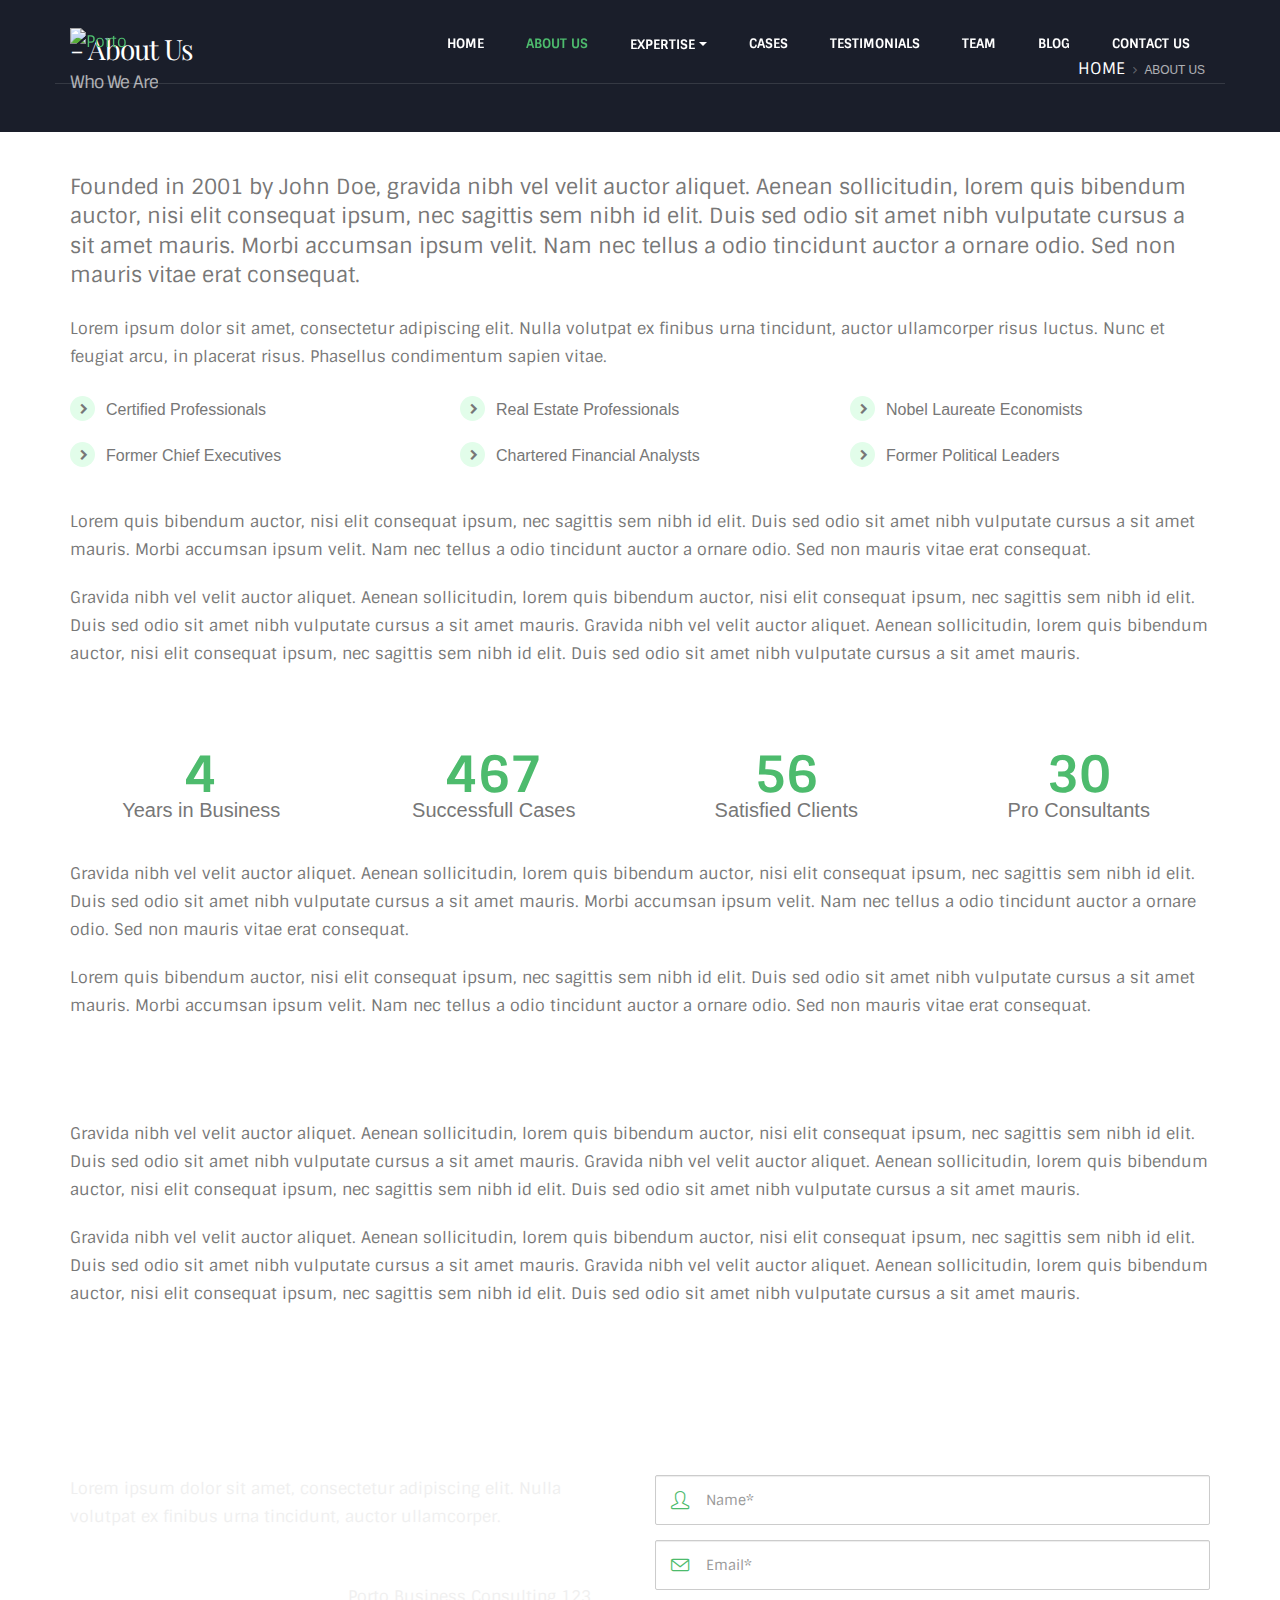
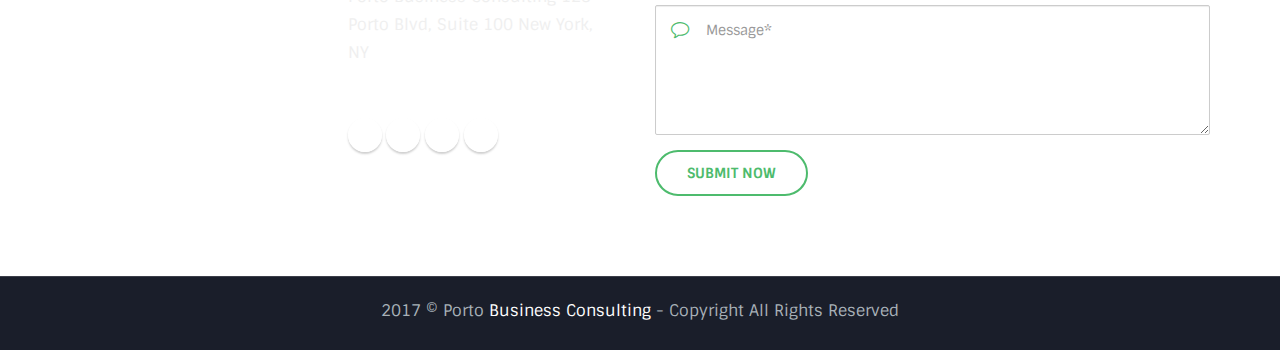
==== about.html @ 822540f9 "update sites" ====
<!DOCTYPE html>
<html>
	<head>

		<!-- Basic -->
		<meta charset="utf-8">
		<meta http-equiv="X-UA-Compatible" content="IE=edge">	

		<title>Demo Business Consulting | Porto - Responsive HTML5 Template 5.7.2</title>	

		<meta name="keywords" content="HTML5 Template" />
		<meta name="description" content="Porto - Responsive HTML5 Template">
		<meta name="author" content="okler.net">

		<!-- Favicon -->
		<link rel="shortcut icon" href="img/favicon.ico" type="image/x-icon" />
		<link rel="apple-touch-icon" href="img/apple-touch-icon.png">

		<!-- Mobile Metas -->
		<meta name="viewport" content="width=device-width, minimum-scale=1.0, maximum-scale=1.0, user-scalable=no">

		<!-- Web Fonts  -->
		<link href="https://fonts.googleapis.com/css?family=Playfair+Display:400,700%7CSintony:400,700" rel="stylesheet" type="text/css">

		<!-- Vendor CSS -->
		<link rel="stylesheet" href="vendor/bootstrap/css/bootstrap.min.css">
		<link rel="stylesheet" href="vendor/font-awesome/css/font-awesome.min.css">
		<link rel="stylesheet" href="vendor/animate/animate.min.css">
		<link rel="stylesheet" href="vendor/simple-line-icons/css/simple-line-icons.min.css">
		<link rel="stylesheet" href="vendor/owl.carousel/assets/owl.carousel.min.css">
		<link rel="stylesheet" href="vendor/owl.carousel/assets/owl.theme.default.min.css">
		<link rel="stylesheet" href="vendor/magnific-popup/magnific-popup.min.css">

		<!-- Theme CSS -->
		<link rel="stylesheet" href="css/theme.css">
		<link rel="stylesheet" href="css/theme-elements.css">
		<link rel="stylesheet" href="css/theme-blog.css">
		<link rel="stylesheet" href="css/theme-shop.css">

		<!-- Current Page CSS -->
		<link rel="stylesheet" href="vendor/rs-plugin/css/settings.css">
		<link rel="stylesheet" href="vendor/rs-plugin/css/layers.css">
		<link rel="stylesheet" href="vendor/rs-plugin/css/navigation.css">

		<!-- Skin CSS -->
		<link rel="stylesheet" href="css/skins/skin-business-consulting.css"> 

		<!-- Demo CSS -->		<link rel="stylesheet" href="css/demos/demo-business-consulting.css">

		<!-- Theme Custom CSS -->
		<link rel="stylesheet" href="css/custom.css">

		<!-- Head Libs -->
		<script src="vendor/modernizr/modernizr.min.js"></script>

	</head>
	<body>

		<div class="body">
			<header id="header" class="header-narrow header-semi-transparent header-transparent-sticky-deactive custom-header-transparent-bottom-border header-flex" data-plugin-options="{'stickyEnabled': true, 'stickyEnableOnBoxed': true, 'stickyEnableOnMobile': true, 'stickyStartAt': 1, 'stickySetTop': '1'}">
				<div class="header-body">
					<div class="header-container container">
						<div class="header-row">
							<div class="header-column">
								<div class="header-logo">
									<a href="demo-business-consulting.html">
										<img alt="Porto" width="82" height="40" src="img/logo-default-slim-dark.png">
									</a>
								</div>
							</div>
							<div class="header-column">
								<div class="header-row">
									<div class="header-nav header-nav-dark-dropdown">
										<button class="btn header-btn-collapse-nav" data-toggle="collapse" data-target=".header-nav-main">
											<i class="fa fa-bars"></i>
										</button>
										<div class="header-nav-main header-nav-main-square custom-header-nav-main-effect-1 collapse">
											<nav>
												<ul class="nav nav-pills" id="mainNav">
													<li>
														<a href="demo-business-consulting.html">
															Home
														</a>
													</li>
													<li class="active">
														<a href="demo-business-consulting-about-us.html">
															About Us
														</a>
													</li>
													<li class="dropdown dropdown-primary">
														<a class="dropdown-toggle" href="demo-business-consulting-expertise.html">
															Expertise
														</a>
														<ul class="dropdown-menu">
															<li>
																<a href="demo-business-consulting-expertise-detail.html">
																	Corporate Finance
																</a>
															</li>
															<li>
																<a href="demo-business-consulting-expertise-detail.html">
																	Corporate Restructuring
																</a>
															</li>
															<li>
																<a href="demo-business-consulting-expertise-detail.html">
																	Economic Consulting
																</a>
															</li>
															<li>
																<a href="demo-business-consulting-expertise-detail.html">
																	Litigation Consulting
																</a>
															</li>
															<li>
																<a href="demo-business-consulting-expertise-detail.html">
																	Strategic Consulting
																</a>
															</li>
															<li>
																<a href="demo-business-consulting-expertise-detail.html">
																	Tech Consulting
																</a>
															</li>
														</ul>
													</li>
													<li>
														<a href="demo-business-consulting-cases.html">
															Cases
														</a>
													</li>
													<li>
														<a href="demo-business-consulting-tertimonials.html">
															Testimonials
														</a>
													</li>
													<li>
														<a href="demo-business-consulting-team.html">
															Team
														</a>
													</li>
													<li>
														<a href="demo-business-consulting-blog.html">
															Blog
														</a>
													</li>
													<li>
														<a href="demo-business-consulting-contact-us.html">
															Contact Us
														</a>
													</li>
												</ul>
											</nav>
										</div>
									</div>
								</div>
							</div>
						</div>
					</div>
				</div>
			</header>
			<div role="main" class="main">
				
				<section class="page-header page-header-color page-header-quaternary page-header-more-padding custom-page-header">
					<div class="container">
						<div class="row">
							<div class="col-md-12">
								<h1>- About Us <span>Who We Are</span></h1>
								<ul class="breadcrumb breadcrumb-valign-mid">
									<li><a href="demo-business-consulting.html">Home</a></li>
									<li class="active">About Us</li>
								</ul>
							</div>
						</div>
					</div>
				</section>

				<div class="container">
					<div class="row pt-xs pb-xl mb-md">
						<div class="col-md-12">
							<p class="lead mb-xl">Founded in 2001 by John Doe, gravida nibh vel velit auctor aliquet. Aenean sollicitudin, lorem quis bibendum auctor, nisi elit consequat ipsum, nec sagittis sem nibh id elit. Duis sed odio sit amet nibh vulputate cursus a sit amet mauris. Morbi accumsan ipsum velit. Nam nec tellus a odio tincidunt auctor a ornare odio. Sed non  mauris vitae erat consequat.</p>

							<p>Lorem ipsum dolor sit amet, consectetur adipiscing elit. Nulla volutpat ex finibus urna tincidunt, auctor ullamcorper risus luctus. Nunc et feugiat arcu, in placerat risus. Phasellus condimentum sapien vitae.</p>

							<div class="row pb-xl">
								<div class="col-md-4">
									<ul class="list list-icons list-icons-style-3 list-tertiary">
										<li><i class="fa fa-chevron-right"></i> Certified Professionals</li>
										<li><i class="fa fa-chevron-right"></i> Former Chief Executives</li>
									</ul>	
								</div>
								<div class="col-md-4">
									<ul class="list list-icons list-icons-style-3 list-tertiary">
										<li><i class="fa fa-chevron-right"></i> Real Estate Professionals</li>
										<li><i class="fa fa-chevron-right"></i> Chartered Financial Analysts</li>
									</ul>
								</div>
								<div class="col-md-4">
									<ul class="list list-icons list-icons-style-3 list-tertiary">
										<li><i class="fa fa-chevron-right"></i> Nobel Laureate Economists</li>
										<li><i class="fa fa-chevron-right"></i> Former Political Leaders</li>
									</ul>
								</div>
							</div>

							<p>Lorem quis bibendum auctor, nisi elit consequat ipsum, nec sagittis sem nibh id elit. Duis sed odio sit amet nibh vulputate cursus a sit amet mauris. Morbi accumsan ipsum velit. Nam nec tellus a odio tincidunt auctor a ornare odio. Sed non  mauris vitae erat consequat.</p>

							<p>Gravida nibh vel velit auctor aliquet. Aenean sollicitudin, lorem quis bibendum auctor, nisi elit consequat ipsum, nec sagittis sem nibh id elit. Duis sed odio sit amet nibh vulputate cursus a sit amet mauris. Gravida nibh vel velit auctor aliquet. Aenean sollicitudin, lorem quis bibendum auctor, nisi elit consequat ipsum, nec sagittis sem nibh id elit. Duis sed odio sit amet nibh vulputate cursus a sit amet mauris.</p>

							<div class="row content-grid-row pb-md pt-xl">
								<div class="content-grid-item col-md-3">
									<div class="counters mb-xl">
										<div class="counter custom-sm-counter-style">
											<img class="counter-icon" src="img/demos/business-consulting/icons/icon-1.png" alt />
											<strong class="text-color-primary custom-primary-font pt-md pb-none" data-to="15" data-append="+">0</strong>
											<label>Years in Business</label>
										</div>
									</div>	
								</div>
								<div class="content-grid-item col-md-3">
									<div class="counters mb-xl">
										<div class="counter custom-sm-counter-style">
											<img class="counter-icon" src="img/demos/business-consulting/icons/icon-2.png" alt />
											<strong class="text-color-primary custom-primary-font pt-md pb-none" data-to="2000" data-append="+">0</strong>
											<label>Successfull Cases</label>
										</div>
									</div>	
								</div>
								<div class="content-grid-item col-md-3">
									<div class="counters mb-xl">
										<div class="counter">
											<img class="counter-icon" src="img/demos/business-consulting/icons/icon-3.png" alt />
											<strong class="text-color-primary custom-primary-font pt-md pb-none" data-to="240" data-append="+">0</strong>
											<label>Satisfied Clients</label>
										</div>
									</div>	
								</div>
								<div class="content-grid-item col-md-3 background-color-light">
									<div class="counters mb-xl">
										<div class="counter">
											<img class="counter-icon" src="img/demos/business-consulting/icons/icon-4.png" alt />
											<strong class="text-color-primary custom-primary-font pt-md pb-none" data-to="130" data-append="+">0</strong>
											<label>Pro Consultants</label>
										</div>
									</div>
								</div>
							</div>

							<p>Gravida nibh vel velit auctor aliquet. Aenean sollicitudin, lorem quis bibendum auctor, nisi elit consequat ipsum, nec sagittis sem nibh id elit. Duis sed odio sit amet nibh vulputate cursus a sit amet mauris. Morbi accumsan ipsum velit. Nam nec tellus a odio tincidunt auctor a ornare odio. Sed non  mauris vitae erat consequat.</p>

							<p>Lorem quis bibendum auctor, nisi elit consequat ipsum, nec sagittis sem nibh id elit. Duis sed odio sit amet nibh vulputate cursus a sit amet mauris. Morbi accumsan ipsum velit. Nam nec tellus a odio tincidunt auctor a ornare odio. Sed non  mauris vitae erat consequat.</p>

							<div class="row pb-xl pt-xl mt-xl">
								<div class="col-md-4">
									<img src="img/demos/business-consulting/cases/case-5.jpg" class="img-responsive mb-xl" alt="">
								</div>
								<div class="col-md-4">
									<img src="img/demos/business-consulting/cases/case-4.jpg" class="img-responsive mb-xl" alt="">
								</div>
								<div class="col-md-4">
									<img src="img/demos/business-consulting/cases/case-1.jpg" class="img-responsive mb-xl" alt="">
								</div>
							</div>

							<p>Gravida nibh vel velit auctor aliquet. Aenean sollicitudin, lorem quis bibendum auctor, nisi elit consequat ipsum, nec sagittis sem nibh id elit. Duis sed odio sit amet nibh vulputate cursus a sit amet mauris. Gravida nibh vel velit auctor aliquet. Aenean sollicitudin, lorem quis bibendum auctor, nisi elit consequat ipsum, nec sagittis sem nibh id elit. Duis sed odio sit amet nibh vulputate cursus a sit amet mauris.</p>

							<p>Gravida nibh vel velit auctor aliquet. Aenean sollicitudin, lorem quis bibendum auctor, nisi elit consequat ipsum, nec sagittis sem nibh id elit. Duis sed odio sit amet nibh vulputate cursus a sit amet mauris. Gravida nibh vel velit auctor aliquet. Aenean sollicitudin, lorem quis bibendum auctor, nisi elit consequat ipsum, nec sagittis sem nibh id elit. Duis sed odio sit amet nibh vulputate cursus a sit amet mauris.</p>

						</div>
					</div>
				</div>


				<section class="section section-text-light section-background m-none" style="background: url('img/demos/business-consulting/contact/contact-background.jpg'); background-size: cover;">
					<div class="container">
						<div class="row">
							<div class="col-md-6">
								<h2 class="font-weight-bold">- Contact Us</h2>
								<p class="custom-opacity-font">Lorem ipsum dolor sit amet, consectetur adipiscing elit. Nulla volutpat ex finibus urna tincidunt, auctor ullamcorper.</p>
								<div class="col-md-6 pl-none">
									<h4 class="mb-xs">Call Us</h4>
									<a href="tel:+1234567890" class="text-decoration-none" target="_blank" title="Call Us">
										<span class="custom-call-to-action-2 text-color-light text-sm custom-opacity-font">
											Phone
											<span class="info text-lg">
												123-456-7890
											</span>
										</span>
									</a>
								</div>
								<div class="col-md-6 pl-none custom-sm-margin-top">
									<h4 class="mb-xs">Our Location</h4>
									<p class="custom-opacity-font">Porto Business Consulting 123 Porto Blvd, Suite 100 New York, NY</p>
								</div>
								<div class="col-md-6 pl-none">
									<h4 class="mb-xs">Mail Us</h4>
									<a href="mail:mail@example.com" class="text-decoration-none" target="_blank" title="Mail Us">
										<span class="custom-call-to-action-2 text-color-light text-sm custom-opacity-font">
											Email
											<span class="info text-lg">
												mail@example.com
											</span>
										</span>
									</a>
								</div>
								<div class="col-md-6 pl-none custom-sm-margin-top">
									<h4 class="mb-xs">Social Media</h4>
									<ul class="social-icons custom-social-icons-style-1 custom-opacity-font">
										<li class="social-icons-facebook">
											<a href="http://www.facebook.com/" target="_blank" title="Facebook">
												<i class="fa fa-facebook"></i>
											</a>
										</li>
										<li class="social-icons-twitter">
											<a href="http://www.twitter.com/" target="_blank" title="Twitter">
												<i class="fa fa-twitter"></i>
											</a>
										</li>
										<li class="social-icons-instagram">
											<a href="http://www.instagram.com/" target="_blank" title="Instagram">
												<i class="fa fa-instagram"></i>
											</a>
										</li>
										<li class="social-icons-linkedin">
											<a href="http://www.linkedin.com/" target="_blank" title="Linkedin">
												<i class="fa fa-linkedin"></i>
											</a>
										</li>
									</ul>
								</div>
							</div>
							<div class="col-md-6 custom-sm-margin-top">
								<h2 class="font-weight-bold">- Write Us</h2>
								<form id="contactForm" class="custom-contact-form-style-1" action="php/contact-form.php" method="POST">
									<div class="row">
										<div class="form-group">
											<div class="col-md-12">
												<div class="custom-input-box">
													<i class="icon-user icons text-color-primary"></i>
													<input type="text" value="" data-msg-required="Please enter your name." maxlength="100" class="form-control" name="name" id="name" placeholder="Name*" required>
												</div>
											</div>
										</div>
									</div>
									<div class="row">
										<div class="form-group">
											<div class="col-md-12">
												<div class="custom-input-box">
													<i class="icon-envelope icons text-color-primary"></i>
													<input type="email" value="" data-msg-required="Please enter your email address." data-msg-email="Please enter a valid email address." maxlength="100" class="form-control" name="email" id="email" placeholder="Email*" required>
												</div>
											</div>
										</div>
									</div>
									<div class="row">
										<div class="form-group">
											<div class="col-md-12">
												<div class="custom-input-box">
													<i class="icon-bubble icons text-color-primary"></i>
													<textarea maxlength="5000" data-msg-required="Please enter your message." rows="10" class="form-control" name="message" id="message" placeholder="Message*" required></textarea>
												</div>
											</div>
										</div>
									</div>
									<div class="row">
										<div class="col-md-12">
											<input type="submit" value="Submit Now" class="btn btn-borders custom-border-width btn-primary custom-border-radius font-weight-semibold text-uppercase" data-loading-text="Loading...">
										</div>
									</div>
								</form>
							</div>
						</div>
					</div>
				</section>
			</div> 

			<footer id="footer">
				<div class="container">
					<div class="row">
						<div class="col-md-12 center">
							<p>2017 © Porto <span class="text-color-light">Business Consulting</span> - Copyright All Rights Reserved</p>
						</div>
					</div>
				</div>
			</footer>

		</div>

		<!-- Vendor -->
		<script src="vendor/jquery/jquery.min.js"></script>
		<script src="vendor/jquery.appear/jquery.appear.min.js"></script>
		<script src="vendor/jquery.easing/jquery.easing.min.js"></script>
		<script src="vendor/jquery-cookie/jquery-cookie.min.js"></script>
		<script src="vendor/bootstrap/js/bootstrap.min.js"></script>
		<script src="vendor/common/common.min.js"></script>
		<script src="vendor/jquery.validation/jquery.validation.min.js"></script>
		<script src="vendor/jquery.easy-pie-chart/jquery.easy-pie-chart.min.js"></script>
		<script src="vendor/jquery.gmap/jquery.gmap.min.js"></script>
		<script src="vendor/jquery.lazyload/jquery.lazyload.min.js"></script>
		<script src="vendor/isotope/jquery.isotope.min.js"></script>
		<script src="vendor/owl.carousel/owl.carousel.min.js"></script>
		<script src="vendor/magnific-popup/jquery.magnific-popup.min.js"></script>
		<script src="vendor/vide/vide.min.js"></script>
		
		<!-- Theme Base, Components and Settings -->
		<script src="js/theme.js"></script>
		
		<!-- Current Page Vendor and Views -->
		<script src="vendor/rs-plugin/js/jquery.themepunch.tools.min.js"></script>		<script src="vendor/rs-plugin/js/jquery.themepunch.revolution.min.js"></script>

		<!-- Demo -->
		<script src="js/demos/demo-business-consulting.js"></script>
		
		<!-- Theme Custom -->
		<script src="js/custom.js"></script>
		
		<!-- Theme Initialization Files -->
		<script src="js/theme.init.js"></script>




		<!-- Google Analytics: Change UA-XXXXX-X to be your site's ID. Go to http://www.google.com/analytics/ for more information.
		<script>
			(function(i,s,o,g,r,a,m){i['GoogleAnalyticsObject']=r;i[r]=i[r]||function(){
			(i[r].q=i[r].q||[]).push(arguments)},i[r].l=1*new Date();a=s.createElement(o),
			m=s.getElementsByTagName(o)[0];a.async=1;a.src=g;m.parentNode.insertBefore(a,m)
			})(window,document,'script','//www.google-analytics.com/analytics.js','ga');
		
			ga('create', 'UA-12345678-1', 'auto');
			ga('send', 'pageview');
		</script>
		 -->


	</body>
</html>
---- css/theme.css ----
/*
Name: 			theme.css
Written by: 	Okler Themes - (http://www.okler.net)
Theme Version:	5.7.2
*/
html {
	direction: ltr;
	overflow-x: hidden;
	box-shadow: none !important;
}

body {
	background-color: #FFF;
	color: #777;
	font-family: "Open Sans", Arial, sans-serif;
	font-size: 14px;
	line-height: 22px;
	margin: 0;
}

body a {
	outline: none !important;
}

li {
	line-height: 24px;
}

/* Responsive */
@media (max-width: 479px) {
	body {
		font-size: 13px;
	}
}
/* Header */
#header {
	position: relative;
	z-index: 100;
}

#header .header-body {
	background: #FFF;
	border-top: 3px solid #EDEDED;
	border-bottom: 1px solid transparent;
	padding: 8px 0;
	-webkit-transition: min-height 0.3s ease;
	-moz-transition: min-height 0.3s ease;
	transition: min-height 0.3s ease;
	width: 100%;
	z-index: 1001;
	min-height: 125px;
}

#header.header-no-min-height .header-body {
	min-height: 0 !important;
}

#header .container {
	position: relative;
}

#header .header-container {
	position: relative;
	display: table;
}

#header .header-top {
	background-color: #f4f4f4;
	border-bottom: 1px solid #ededed;
	margin-top: -13px;
	padding: 8px 0;
	position: relative;
	z-index: 4;
}

#header .header-top::after {
	clear: both;
	content: "";
	display: table;
}

#header .header-top p {
	font-size: 0.9em;
	margin: 0;
	padding: 0;
	line-height: 37px;
	float: left;
}

#header .header-top p .fa, #header .header-top p .icons {
	position: relative;
	top: 1px;
}

#header .header-top .header-search {
	float: right;
	margin-top: 2px;
	margin-left: 10px;
	margin-right: 0;
}

#header .header-top .header-nav-top {
	float: left;
	margin-top: 0;
	margin-left: 0;
	margin-right: 10px;
}

#header .header-top .header-social-icons {
	margin-top: 3px;
}

#header .header-top.header-top-colored {
	margin-top: -13px;
	border-top: 5px solid #CCC;
	border-bottom: 0;
	color: #FFF;
}

#header .header-top.header-top-colored p, #header .header-top.header-top-colored a, #header .header-top.header-top-colored span {
	color: #FFF;
}

#header .header-top.header-top-colored .form-control {
	border: 0;
}

#header .header-top.header-top-style-2 {
	background: #f6f6f6;
	margin-top: -16px;
}

#header .header-top.header-top-style-3 {
	margin-top: -16px;
	margin-bottom: 10px;
}

#header .header-top.header-top-style-4 {
	background: #E4E6ED;
	margin-top: -16px;
	margin-bottom: 10px;
	border-bottom: 0;
}

#header .header-row {
	display: table-row;
	clear: both;
}

#header .header-column {
	display: table-cell;
	vertical-align: middle;
}

#header .header-column .row {
	margin: 0;
}

#header .header-column .header-row {
	display: block;
	clear: right;
}

#header .header-column .header-extra-info {
	list-style: outside none none;
	margin: 24px 0 0;
	padding: 0;
	float: right;
}

#header .header-column .header-extra-info li {
	display: inline-block;
	margin-left: 25px;
}

#header .header-column .header-extra-info li .feature-box small {
	position: relative;
	top: -4px;
}

#header .header-column.header-column-valign-top {
	vertical-align: top;
}

#header .header-column.header-column-valign-bottom {
	vertical-align: bottom;
}

#header .header-column.header-column-center {
	text-align: center;
}

#header .header-column.header-column-center .header-logo {
	width: 100% !important;
	padding: 9px 0;
}

#header .header-logo {
	float: left;
	position: relative;
}

#header .header-logo img {
	-webkit-transition: all 0.3s ease;
	-moz-transition: all 0.3s ease;
	transition: all 0.3s ease;
	position: relative;
	margin: 15px 15px 15px 0;
	top: 0;
}

#header .header-nav-top {
	float: right;
	margin-top: 10px;
	margin-left: 10px;
}

#header .header-nav-top .nav > li > a, #header .header-nav-top .nav > li > span {
	color: #999;
	font-size: 0.9em;
	padding: 6px 10px;
	display: inline-block;
}

#header .header-nav-top .nav > li > a .fa, #header .header-nav-top .nav > li > a .icons, #header .header-nav-top .nav > li > span .fa, #header .header-nav-top .nav > li > span .icons {
	margin-right: 3px;
	position: relative;
	top: 1px;
}

#header .header-nav-top .nav > li > a:hover, #header .header-nav-top .nav > li > a a:focus {
	background: #EEE;
}

#header .header-nav-top .nav > li.open > .dropdown-menu-toggle {
	border-radius: 4px 4px 0 0;
}

#header .header-nav-top .dropdown-menu {
	border-color: #EEE;
	margin-top: -2px;
	border-radius: 4px 0 4px 4px;
	padding: 0;
}

#header .header-nav-top .dropdown-menu a {
	color: #999;
	padding: 6px 12px;
	font-size: 0.9em;
}

#header .header-nav-top .flag {
	margin-right: 2px;
}

#header .header-search {
	float: right;
	margin-top: 10px;
	margin-left: 10px;
}

#header .header-search .form-control {
	border-radius: 20px;
	font-size: 0.9em;
	height: 34px;
	margin: 0;
	padding: 6px 12px;
	-webkit-transition: width 0.3s ease;
	-moz-transition: width 0.3s ease;
	transition: width 0.3s ease;
	-webkit-transform: translate3d(0, 0, 0);
	-webkit-backface-visibility: hidden;
	-webkit-perspective: 1000px;
	perspective: 1000px;
	width: 170px;
}

#header .header-search .btn-default {
	background: transparent;
	border: 0 none;
	color: #CCC;
	position: absolute;
	right: 0;
	top: 0;
	z-index: 3;
}

#header .header-search .btn-default:hover {
	color: #000;
}

#header .header-social-icons {
	float: right;
	margin: 15px 0 0 10px;
}

#header .header-btn-collapse-nav {
	background: #CCC;
	color: #FFF;
	display: none;
	float: right;
	margin: 12px 0 8px 15px;
}

#header.header-narrow .header-body {
	min-height: 0;
}

#header.header-narrow .header-logo img {
	margin: 12px 12px 12px 0;
}

#header.header-narrow .header-nav-main {
	margin-bottom: 0;
}

#header.header-no-border-bottom .header-body {
	padding-bottom: 0 !important;
	border-bottom: 0 !important;
}

html:not(.boxed) #header.header-full-width .header-container {
	width: 100%;
}

html #header.header-transparent {
	min-height: 0 !important;
	width: 100%;
	position: absolute;
}

html #header.header-transparent .header-body {
	position: relative;
	top: 0;
	background: transparent;
	border-top: 0;
	border-bottom: 0;
	box-shadow: none;
}

html #header.header-transparent .header-body:before {
	content: "";
	position: absolute;
	width: 100%;
	height: 100%;
	left: 0;
	right: 0;
	top: 0;
	bottom: 0;
	background: #FFF;
	opacity: 0;
	border-bottom: 1px solid #f1f1f1;
	-webkit-transition: opacity 0.3s ease;
	-moz-transition: opacity 0.3s ease;
	transition: opacity 0.3s ease;
	-webkit-transform: translate3d(0, 0, 0);
	-webkit-backface-visibility: hidden;
	-webkit-perspective: 1000px;
	perspective: 1000px;
}

html.sticky-header-enabled #header.header-transparent .header-body {
	position: fixed;
}

html.sticky-header-active #header.header-transparent .header-body {
	border-bottom: 0;
	box-shadow: none;
}

html.sticky-header-active #header.header-transparent .header-body:before {
	opacity: 1;
}

@media (max-width: 991px) {
	html.sticky-header-active #header.has-nav-bar .header-logo img {
		top: 86px;
		padding: 5px 8px;
		z-index: 1;
	}
}

html #header.header-semi-transparent, html #header.header-semi-transparent-light {
	min-height: 0 !important;
	width: 100%;
	position: absolute;
}

html #header.header-semi-transparent .header-body, html #header.header-semi-transparent-light .header-body {
	position: relative;
	top: 0;
	background: transparent;
	border-top: 0;
	border-bottom: 0;
	box-shadow: none;
}

html #header.header-semi-transparent .header-body:before, html #header.header-semi-transparent-light .header-body:before {
	content: "";
	position: absolute;
	width: 100%;
	height: 100%;
	left: 0;
	right: 0;
	top: 0;
	bottom: 0;
	background: #000;
	border-bottom: 0;
	opacity: 0.3;
	-webkit-transition: opacity 0.3s ease;
	-moz-transition: opacity 0.3s ease;
	transition: opacity 0.3s ease;
	-webkit-transform: translate3d(0, 0, 0);
	-webkit-backface-visibility: hidden;
	-webkit-perspective: 1000px;
	perspective: 1000px;
}

html.sticky-header-enabled #header.header-semi-transparent .header-body {
	position: fixed;
}

html.sticky-header-active #header.header-semi-transparent .header-body {
	border-bottom: 0;
	box-shadow: none;
}

html.sticky-header-active #header.header-semi-transparent .header-body:before {
	opacity: 0.8;
}

html #header.header-semi-transparent-light .header-body:before {
	opacity: 0.1;
	background: #FFF;
}

html.sticky-header-enabled #header.header-semi-transparent-light .header-body {
	position: fixed;
}

html.sticky-header-active #header.header-semi-transparent-light .header-body {
	border-bottom: 0;
	box-shadow: none;
}

html.sticky-header-active #header.header-semi-transparent-light .header-body:before {
	border-bottom: 1px solid #f1f1f1;
	opacity: 0.9;
}

html #header.header-transparent-bottom-border .header-body {
	border-bottom: 1px solid rgba(255, 255, 255, 0.2);
}

html.sticky-header-active #header .header-body {
	position: fixed;
	border-bottom-color: #e9e9e9;
	box-shadow: 0 0 3px rgba(0, 0, 0, 0.1);
}

html:not(.sticky-header-active) #header.header-transparent-sticky-deactive .header-body:before {
	background: transparent !important;
}

/* Header Nav Main */
@media (min-width: 992px) {
	#header .header-nav-main {
		float: right;
		margin: 12px 0 0;
		min-height: 45px;
	}

	#header .header-nav-main nav > ul > li > a {
		display: inline-block;
		border-radius: 4px;
		font-size: 12px;
		font-style: normal;
		font-weight: 700;
		line-height: 20px;
		padding: 10px 13px;
		text-transform: uppercase;
	}

	#header .header-nav-main nav > ul > li > a.dropdown-toggle .fa-caret-down {
		display: none;
	}

	#header .header-nav-main nav > ul > li > a.dropdown-toggle:after {
		border-color: #CCC transparent transparent transparent;
		border-style: solid;
		border-width: 4px;
		content: " ";
		float: right;
		margin-top: 7px;
		margin-left: 4px;
	}

	#header .header-nav-main nav > ul > li.open > a, #header .header-nav-main nav > ul > li:hover > a {
		background: #CCC;
		color: #FFF;
	}

	#header .header-nav-main nav > ul > li.dropdown .dropdown-menu {
		top: -10000px;
		display: block;
		opacity: 0;
		left: auto;
		border-radius: 0 4px 4px;
		border: 0;
		border-top: 3px solid #CCC;
		box-shadow: 0 20px 45px rgba(0, 0, 0, 0.08);
		margin: -3px 0 0 0;
		min-width: 200px;
		padding: 5px;
		text-align: left;
	}

	#header .header-nav-main nav > ul > li.dropdown .dropdown-menu li a {
		border-bottom: 1px solid #f4f4f4;
		color: #777;
		font-size: 0.9em;
		font-weight: 400;
		padding: 8px 20px 8px 8px;
		position: relative;
		text-transform: none;
	}

	#header .header-nav-main nav > ul > li.dropdown .dropdown-menu li.dropdown-submenu {
		position: relative;
	}

	#header .header-nav-main nav > ul > li.dropdown .dropdown-menu li.dropdown-submenu > a .fa-caret-down {
		display: none;
	}

	#header .header-nav-main nav > ul > li.dropdown .dropdown-menu li.dropdown-submenu > a:after {
		border-color: transparent transparent transparent #CCC;
		border-style: solid;
		border-width: 4px 0 4px 4px;
		content: " ";
		position: absolute;
		top: 50%;
		right: 10px;
		-webkit-transform: translateY(-50%);
		-moz-transform: translateY(-50%);
		-ms-transform: translateY(-50%);
		-o-transform: translateY(-50%);
		transform: translateY(-50%);
	}

	#header .header-nav-main nav > ul > li.dropdown .dropdown-menu li.dropdown-submenu > .dropdown-menu {
		left: 100%;
		display: block;
		margin-top: -8px;
		margin-left: -1px;
		border-radius: 4px;
		opacity: 0;
	}

	#header .header-nav-main nav > ul > li.dropdown .dropdown-menu li.dropdown-submenu:hover > .dropdown-menu {
		top: 0;
		opacity: 1;
	}

	#header .header-nav-main nav > ul > li.dropdown .dropdown-menu li:last-child a {
		border-bottom: 0;
	}

	#header .header-nav-main nav > ul > li.dropdown.open > a, #header .header-nav-main nav > ul > li.dropdown:hover > a {
		padding-bottom: 15px;
	}

	#header .header-nav-main nav > ul > li.dropdown.open > .dropdown-menu, #header .header-nav-main nav > ul > li.dropdown:hover > .dropdown-menu {
		top: auto;
		display: block;
		opacity: 1;
	}

	#header .header-nav-main nav > ul > li.dropdown-mega {
		position: static;
	}

	#header .header-nav-main nav > ul > li.dropdown-mega > .dropdown-menu {
		border-radius: 4px;
		left: 15px;
		right: 15px;
		width: auto;
	}

	#header .header-nav-main nav > ul > li.dropdown-mega .dropdown-mega-content {
		padding: 20px 30px;
	}

	#header .header-nav-main nav > ul > li.dropdown-mega .dropdown-mega-sub-title {
		color: #333333;
		display: block;
		font-size: 1em;
		font-weight: 600;
		margin-top: 20px;
		padding-bottom: 5px;
		text-transform: uppercase;
	}

	#header .header-nav-main nav > ul > li.dropdown-mega .dropdown-mega-sub-title:first-child {
		margin-top: 0;
	}

	#header .header-nav-main nav > ul > li.dropdown-mega .dropdown-mega-sub-nav {
		list-style: none;
		padding: 0;
		margin: 0;
	}

	#header .header-nav-main nav > ul > li.dropdown-mega .dropdown-mega-sub-nav > li > a {
		border: 0 none;
		border-radius: 4px;
		color: #777;
		display: block;
		font-size: 0.9em;
		font-weight: normal;
		margin: 0 0 0 -8px;
		padding: 3px 8px;
		text-shadow: none;
		text-transform: none;
		text-decoration: none;
	}

	#header .header-nav-main nav > ul > li.dropdown-mega .dropdown-mega-sub-nav > li:hover > a {
		background: #f4f4f4;
	}

	#header .header-nav-main.header-nav-main-no-arrows nav > ul > li a.dropdown-toggle {
		padding-left: 16px !important;
		padding-right: 16px !important;
	}

	#header .header-nav-main.header-nav-main-no-arrows nav > ul > li a.dropdown-toggle:after {
		display: none;
	}

	#header .header-nav-main.header-nav-main-square {
		margin-bottom: -9px;
	}

	#header .header-nav-main.header-nav-main-square nav > ul > li > a {
		border-radius: 0;
	}

	#header .header-nav-main.header-nav-main-square nav > ul > li.dropdown .dropdown-menu {
		margin-top: -1px;
		border-radius: 0;
	}

	#header .header-nav-main.header-nav-main-square nav > ul > li.dropdown .dropdown-menu li.dropdown-submenu > .dropdown-menu {
		border-radius: 0;
	}

	#header .header-nav-main.header-nav-main-square nav > ul > li.dropdown-mega > .dropdown-menu {
		border-radius: 0;
	}

	#header .header-nav-main.header-nav-main-square nav > ul > li.dropdown-mega .dropdown-mega-sub-nav > li > a {
		border-radius: 0;
	}

	#header .header-nav-main a > .thumb-info-preview {
		position: absolute;
		display: block;
		left: 100%;
		opacity: 0;
		border: 0;
		padding-left: 10px;
		background: transparent;
		overflow: visible;
		margin-top: 15px;
		top: -10000px;
		-webkit-transition: -webkit-transform 0.2s ease-out, opacity 0.2s ease-out;
		-moz-transition: -moz-transform 0.2s ease-out, opacity 0.2s ease-out;
		transition: transform 0.2s ease-out, opacity 0.2s ease-out;
		transform: translate3d(-20px, 0, 0);
	}

	#header .header-nav-main a > .thumb-info-preview .thumb-info-wrapper {
		background: #FFF;
		display: block;
		border-radius: 4px;
		border: 0;
		box-shadow: 0 20px 45px rgba(0, 0, 0, 0.08);
		margin: 0;
		padding: 4px;
		text-align: left;
		width: 190px;
	}

	#header .header-nav-main a > .thumb-info-preview .thumb-info-image {
		transition: all 6s linear 0s;
		width: 182px;
		height: 136px;
		min-height: 0;
	}

	#header .header-nav-main a:hover > .thumb-info-preview {
		transform: translate3d(0, 0, 0);
		top: 0;
		opacity: 1;
		margin-top: -5px;
	}

	#header .header-nav-main .dropdown-reverse a > .thumb-info-preview {
		transform: translate3d(20px, 0, 0);
		right: 100%;
		left: auto;
		padding-left: 0;
		margin-right: 10px;
	}

	#header .header-nav-main .dropdown-reverse a:hover > .thumb-info-preview {
		transform: translate3d(0, 0, 0);
	}

	#header .header-nav {
		display: block !important;
	}

	#header .header-nav.header-nav-stripe nav > ul > li > a, #header .header-nav.header-nav-stripe nav > ul > li:hover > a {
		background: transparent;
		padding: 35px 13px;
		margin: 0;
	}

	#header .header-nav.header-nav-stripe nav > ul > li > a {
		color: #444;
	}

	#header .header-nav.header-nav-stripe nav > ul > li > a.dropdown-toggle:after {
		border-color: #444 transparent transparent transparent;
	}

	#header .header-nav.header-nav-stripe nav > ul > li:hover > a {
		color: #FFF;
	}

	#header .header-nav.header-nav-top-line nav > ul > li > a, #header .header-nav.header-nav-top-line nav > ul > li:hover > a {
		background: transparent;
		color: #444;
		padding: 35px 13px;
		margin: 0;
	}

	#header .header-nav.header-nav-top-line nav > ul > li > a:before, #header .header-nav.header-nav-top-line nav > ul > li:hover > a:before {
		content: "";
		position: absolute;
		width: 100%;
		height: 3px;
		top: -2px;
		left: 0;
		opacity: 0;
	}

	#header .header-nav.header-nav-top-line nav > ul > li.active > a:before, #header .header-nav.header-nav-top-line nav > ul > li:hover > a:before {
		opacity: 1;
	}

	#header .header-nav.header-nav-top-line nav > ul > li > a.dropdown-toggle:after {
		border-color: #444 transparent transparent transparent;
	}

	#header .header-nav.header-nav-dark-dropdown nav > ul > li > a, #header .header-nav.header-nav-dark-dropdown nav > ul > li:hover > a {
		background: transparent;
		color: #444;
		padding: 35px 13px;
		margin: 0;
	}

	#header .header-nav.header-nav-dark-dropdown nav > ul > li > a.dropdown-toggle:after {
		border-color: #444 transparent transparent transparent;
	}

	#header .header-nav.header-nav-dark-dropdown nav > ul > li.dropdown li a {
		border-bottom-color: #2a2a2a;
	}

	#header .header-nav.header-nav-dark-dropdown nav > ul > li.dropdown .dropdown-menu {
		background: #1e1e1e;
	}

	#header .header-nav.header-nav-dark-dropdown nav > ul > li.dropdown .dropdown-menu > li > a {
		color: #969696;
	}

	#header .header-nav.header-nav-dark-dropdown nav > ul > li.dropdown .dropdown-menu > li > a:hover, #header .header-nav.header-nav-dark-dropdown nav > ul > li.dropdown .dropdown-menu > li > a:focus {
		background: #282828;
	}

	#header .header-nav.header-nav-dark-dropdown nav > ul > li.dropdown.dropdown-mega .dropdown-mega-sub-title {
		color: #ababab;
	}

	#header .header-nav.header-nav-dark-dropdown nav > ul > li.dropdown.dropdown-mega .dropdown-mega-sub-nav > li:hover > a {
		background: #282828;
	}

	#header .header-nav.header-nav-dark-dropdown .header-social-icons {
		margin-top: 27px;
	}

	#header .header-nav.header-nav-center .header-nav-main {
		float: none;
		margin: 0;
	}

	#header .header-nav.header-nav-center .header-nav-main > nav {
		width: 100%;
		text-align: center;
	}

	#header .header-nav.header-nav-center .header-nav-main > nav > ul > li {
		display: inline-block;
		float: none;
		text-align: left;
	}

	#header .header-nav-main {
		display: block !important;
		height: auto !important;
	}

	#header .header-nav-bar {
		background: #F4F4F4;
		padding: 0 10px 5px;
		margin-bottom: 0;
	}

	#header .header-nav-bar .header-nav-main {
		float: left;
		margin-bottom: 0;
	}
}
/* Header Narrow */
@media (min-width: 992px) {
	#header.header-narrow .header-nav.header-nav-stripe nav > ul > li > a, #header.header-narrow .header-nav.header-nav-stripe nav > ul > li:hover > a, #header.header-narrow .header-nav.header-nav-dark-dropdown nav > ul > li > a, #header.header-narrow .header-nav.header-nav-dark-dropdown nav > ul > li:hover > a {
		padding: 20px 13px;
	}

	#header.header-narrow .header-nav.header-nav-top-line nav > ul > li > a, #header.header-narrow .header-nav.header-nav-top-line nav > ul > li:hover > a {
		padding: 22px 13px;
	}

	#header.header-narrow .header-nav.header-nav-top-line nav > ul > li > a.dropdown-toggle:after, #header.header-narrow .header-nav.header-nav-top-line nav > ul > li:hover > a.dropdown-toggle:after {
		top: 22px;
	}
}

@media (min-width: 992px) {
	#header.header-flex.header-transparent-bottom-border .header-nav-main.header-nav-main-square nav > ul > li.dropdown .dropdown-menu {
		margin-top: 1px;
	}

	html.sticky-header-active #header.header-flex.header-transparent-bottom-border .header-nav-main.header-nav-main-square nav > ul > li.dropdown .dropdown-menu,
	html.ie9 #header.header-flex.header-transparent-bottom-border .header-nav-main.header-nav-main-square nav > ul > li.dropdown .dropdown-menu {
		margin-top: 0px;
	}

	html.sticky-header-active.ie9 #header.header-flex.header-transparent-bottom-border .header-nav-main.header-nav-main-square nav > ul > li.dropdown .dropdown-menu {
		margin-top: -1px;
	}
}

@media (min-width: 992px) {
	#header .header-nav-main.header-nav-main-light nav > ul > li > a {
		color: #FFF;
	}

	#header .header-nav-main.header-nav-main-light nav > ul > li > a.dropdown-toggle:after {
		border-color: #FFF transparent transparent transparent;
	}

	#header .header-nav-main.header-nav-main-light nav > ul > li.open > a, #header .header-nav-main.header-nav-main-light nav > ul > li:hover > a {
		background: #FFF;
	}

	#header .header-nav-main.header-nav-main-light nav > ul > li.open > a.dropdown-toggle:after, #header .header-nav-main.header-nav-main-light nav > ul > li:hover > a.dropdown-toggle:after {
		border-color: #CCC transparent transparent transparent;
	}

	#header .header-nav-main.header-nav-main-light nav > ul > li.open > .dropdown-menu, #header .header-nav-main.header-nav-main-light nav > ul > li:hover > .dropdown-menu {
		border-top-color: #FFF;
		box-shadow: 0 20px 25px rgba(0, 0, 0, 0.05);
	}

	#header .header-nav-main.header-nav-main-light nav > ul > li.open > .dropdown-menu .dropdown-submenu:hover > .dropdown-menu, #header .header-nav-main.header-nav-main-light nav > ul > li:hover > .dropdown-menu .dropdown-submenu:hover > .dropdown-menu {
		border-top-color: #FFF;
	}

	#header .header-nav-main.header-nav-main-light nav > ul > li.active > a {
		background: #FFF;
	}

	#header .header-nav-main.header-nav-main-light nav > ul > li.active > a.dropdown-toggle:after {
		border-color: #CCC transparent transparent transparent;
	}

	#header .header-nav-main.header-nav-main-light .dropdown-menu > li > a:hover, #header .header-nav-main.header-nav-main-light .dropdown-menu > li > a:focus {
		background: #f5f5f5;
	}
}

@media (min-width: 992px) {
	#header .header-nav-main-effect-1 nav > ul > li.dropdown .dropdown-menu li a, #header .header-nav-main-effect-1 nav > ul > li.dropdown .dropdown-mega-sub-nav li a {
		-webkit-transition: -webkit-transform 0.2s ease-out;
		-moz-transition: -moz-transform 0.2s ease-out;
		transition: transform 0.2s ease-out;
		transform: translate3d(0, -5px, 0);
	}

	#header .header-nav-main-effect-1 nav > ul > li.dropdown:hover > .dropdown-menu li a, #header .header-nav-main-effect-1 nav > ul > li.dropdown:hover .dropdown-mega-sub-nav li a {
		transform: translate3d(0, 0, 0);
	}

	#header .header-nav-main-effect-1 nav > ul > li.dropdown .dropdown-menu {
		-webkit-transition: -webkit-transform 0.2s ease-out;
		-moz-transition: -moz-transform 0.2s ease-out;
		transition: transform 0.2s ease-out;
		transform: translate3d(0, -5px, 0);
	}

	#header .header-nav-main-effect-1 nav > ul > li.dropdown:hover > .dropdown-menu {
		transform: translate3d(0, 0, 0);
	}
}

@media (min-width: 992px) {
	#header .header-nav-main-effect-2 nav > ul > li.dropdown .dropdown-menu {
		-webkit-transition: -webkit-transform 0.2s ease-out, opacity 0.2s ease-out;
		-moz-transition: -moz-transform 0.2s ease-out, opacity 0.2s ease-out;
		transition: transform 0.2s ease-out, opacity 0.2s ease-out;
		transform: translate3d(0, -5px, 0);
		opacity: 0;
	}

	#header .header-nav-main-effect-2 nav > ul > li.dropdown:hover > .dropdown-menu {
		transform: translate3d(0, -1px, 0);
		opacity: 1;
	}
}

@media (min-width: 992px) {
	#header .header-nav-main-effect-3 nav > ul > li.dropdown .dropdown-menu {
		-webkit-transition: -webkit-transform 0.2s ease-out;
		-moz-transition: -moz-transform 0.2s ease-out;
		transition: transform 0.2s ease-out;
		transform: translate3d(0, 10px, 0);
	}

	#header .header-nav-main-effect-3 nav > ul > li.dropdown:hover > .dropdown-menu {
		transform: translate3d(0, 0, 0);
	}
}

@media (min-width: 992px) {
	#header .header-nav-main-effect-4 nav > ul > li.dropdown .dropdown-menu {
		-webkit-transition: -webkit-transform 0.2s ease-out, opacity 0.2s ease-out;
		-moz-transition: -moz-transform 0.2s ease-out, opacity 0.2s ease-out;
		transition: transform 0.2s ease-out, opacity 0.2s ease-out;
		transform: translate3d(-20px, 0, 0);
		opacity: 0;
	}

	#header .header-nav-main-effect-4 nav > ul > li.dropdown:hover > .dropdown-menu {
		transform: translate3d(0, 0, 0);
		opacity: 1;
	}
}

@media (min-width: 992px) {
	#header .header-nav-main-effect-4 nav > ul > li.dropdown .dropdown-menu {
		-webkit-transition: -webkit-transform 0.2s ease-out, opacity 0.2s ease-out;
		-moz-transition: -moz-transform 0.2s ease-out, opacity 0.2s ease-out;
		transition: transform 0.2s ease-out, opacity 0.2s ease-out;
		transform: translate3d(-20px, 0, 0);
		opacity: 0;
	}

	#header .header-nav-main-effect-4 nav > ul > li.dropdown:hover > .dropdown-menu {
		transform: translate3d(0, 0, 0);
		opacity: 1;
	}

	#header .header-nav-main-effect-4 nav > ul > li.dropdown.dropdown-reverse .dropdown-menu {
		-webkit-transition: -webkit-transform 0.2s ease-out, opacity 0.2s ease-out;
		-moz-transition: -moz-transform 0.2s ease-out, opacity 0.2s ease-out;
		transition: transform 0.2s ease-out, opacity 0.2s ease-out;
		transform: translate3d(20px, 0, 0);
		left: auto;
		right: 100%;
		opacity: 0;
	}

	#header .header-nav-main-effect-4 nav > ul > li.dropdown.dropdown-reverse:hover > .dropdown-menu {
		transform: translate3d(0, 0, 0);
		opacity: 1;
	}
}

@media (min-width: 992px) {
	#header .header-nav-main-sub-effect-1 nav > ul > li.dropdown .dropdown-menu li.dropdown-submenu > .dropdown-menu {
		-webkit-transition: -webkit-transform 0.2s ease-out, opacity 0.2s ease-out;
		-moz-transition: -moz-transform 0.2s ease-out, opacity 0.2s ease-out;
		transition: transform 0.2s ease-out, opacity 0.2s ease-out;
		transform: translate3d(-20px, 0, 0);
		opacity: 0;
	}

	#header .header-nav-main-sub-effect-1 nav > ul > li.dropdown .dropdown-menu li.dropdown-submenu:hover > .dropdown-menu {
		transform: translate3d(0, 0, 0);
		opacity: 1;
	}

	#header .header-nav-main-sub-effect-1 nav > ul > li.dropdown.dropdown-reverse .dropdown-menu li.dropdown-submenu > .dropdown-menu {
		-webkit-transition: -webkit-transform 0.2s ease-out, opacity 0.2s ease-out;
		-moz-transition: -moz-transform 0.2s ease-out, opacity 0.2s ease-out;
		transition: transform 0.2s ease-out, opacity 0.2s ease-out;
		transform: translate3d(20px, 0, 0);
		left: auto;
		right: 100%;
		opacity: 0;
	}

	#header .header-nav-main-sub-effect-1 nav > ul > li.dropdown.dropdown-reverse .dropdown-menu li.dropdown-submenu:hover > .dropdown-menu {
		transform: translate3d(0, 0, 0);
		opacity: 1;
	}
}
/* Header Nav Main Mobile */
@media (max-width: 991px) {
	#header .header-nav-main {
		background: transparent;
		clear: both;
		float: none;
	}

	#header .header-nav-main nav {
		margin: 0 0 6px;
	}

	#header .header-nav-main nav > ul li {
		border-bottom: 1px solid #e8e8e8;
		clear: both;
		display: block;
		float: none;
		margin: 0;
		padding: 0;
		position: relative;
	}

	#header .header-nav-main nav > ul li a {
		font-size: 13px;
		font-style: normal;
		line-height: 20px;
		padding: 7px 8px;
		margin: 1px 0;
		border-radius: 4px;
	}

	#header .header-nav-main nav > ul li a .fa-caret-down {
		line-height: 35px;
		min-height: 38px;
		min-width: 30px;
		position: absolute;
		right: 5px;
		text-align: center;
		top: 0;
	}

	#header .header-nav-main nav > ul li.dropdown .dropdown-menu {
		background: transparent;
		padding: 0;
		margin: 0;
		font-size: 13px;
		box-shadow: none;
		border-radius: 0;
		border: 0;
		clear: both;
		display: none;
		float: none;
		position: static;
	}

	#header .header-nav-main nav > ul li.dropdown .dropdown-menu li.dropdown-submenu.opened > .dropdown-menu {
		display: block;
		margin-left: 20px;
	}

	#header .header-nav-main nav > ul li.dropdown.opened > .dropdown-menu {
		display: block;
		margin-left: 20px;
	}

	#header .header-nav-main nav > ul li.dropdown-mega .dropdown-mega-sub-title {
		margin-top: 10px;
		display: block;
	}

	#header .header-nav-main nav > ul li.dropdown-mega .dropdown-mega-sub-nav {
		margin: 0 0 0 20px;
		padding: 0;
		list-style: none;
	}

	#header .header-nav-main nav > ul li.dropdown-mega .dropdown-mega-sub-nav > li > a {
		display: block;
		text-decoration: none;
	}

	#header .header-nav-main nav > ul li:last-child {
		border-bottom: 0;
	}

	#header .header-nav-main nav > ul > li > a {
		text-transform: uppercase;
		font-weight: 700;
		margin-top: 1px;
		margin-bottom: 1px;
	}

	#header .header-nav-main nav > ul > li.active > a, #header .header-nav-main nav > ul > li.active > a:focus, #header .header-nav-main nav > ul > li.active > a:hover {
		color: #FFF;
	}

	#header .header-nav-main nav .not-included {
		margin: 0;
	}

	#header .header-nav-main a > .thumb-info-preview {
		display: none !important;
	}

	#header .header-btn-collapse-nav {
		outline: 0;
		display: block;
		position: relative;
		z-index: 1;
	}

	#header .header-nav-bar {
		margin: 0 auto;
	}

	#header .header-nav-bar .header-btn-collapse-nav {
		margin-top: 14px;
	}

	#header.header-transparent .header-nav-main {
		padding: 10px;
		margin-bottom: 10px;
		background: #FFF;
		border-radius: 4px;
	}

	#header.header-semi-transparent .header-nav-main {
		padding: 10px;
		margin-bottom: 10px;
		background: #FFF;
		border-radius: 4px;
	}

	#header.header-semi-transparent-light .header-nav-main {
		padding: 10px;
		margin-bottom: 10px;
		background: #FFF;
		border-radius: 4px;
	}

	html.sticky-header-enabled #header .header-nav-main {
		max-height: 350px;
		overflow-x: hidden;
		overflow-y: auto;
	}

	html.sticky-header-enabled #header .header-nav-main.collapsing {
		overflow: hidden;
	}
}

@media (min-width: 992px) {
	html:not(.sticky-header-active) #header.header-transparent .header-nav-main nav > ul > li:not(.active) > a {
		color: #FFF;
	}

	html:not(.sticky-header-active) #header.header-transparent .header-nav-main nav > ul > li:not(.active) > a.dropdown-toggle:after {
		border-color: #FFF transparent transparent transparent;
	}

	html #header.header-semi-transparent .header-nav-main nav > ul > li:not(.active) > a {
		color: #FFF;
	}

	html #header.header-semi-transparent .header-nav-main nav > ul > li:not(.active) > a.dropdown-toggle:after {
		border-color: #FFF transparent transparent transparent;
	}

	html:not(.sticky-header-active) #header.header-semi-transparent-light .header-nav-main nav > ul > li:not(.active) > a {
		color: #FFF;
	}

	html:not(.sticky-header-active) #header.header-semi-transparent-light .header-nav-main nav > ul > li:not(.active) > a.dropdown-toggle:after {
		border-color: #FFF transparent transparent transparent;
	}

	html:not(.ie) #header.header-flex .header-container {
		display: flex;
		height: 100%;
	}

	html:not(.ie) #header.header-flex .header-row {
		display: flex;
		flex-flow: row wrap;
		flex: 1;
	}

	html:not(.ie) #header.header-flex .header-column {
		display: flex;
		flex-flow: column;
	}

	html:not(.ie) #header.header-flex .header-column:nth-child(1) {
		flex: 1;
	}

	html:not(.ie) #header.header-flex .header-column:nth-child(2) {
		flex: 8;
		align-items: flex-end;
	}

	html:not(.ie) #header.header-flex .header-logo {
		display: flex;
		flex-basis: 100%;
		align-items: center;
	}

	html.ie #header.header-flex .header-top {
		margin-bottom: -10px !important;
		margin-top: -4px !important;
	}

	html.ie #header.header-flex .header-body {
		padding: 0;
	}

	html.ie #header.header-flex .header-container {
		height: 100%;
	}

	html.ie #header.header-flex .header-row {
		display: table;
		width: 100%;
		height: 100%;
	}

	html.ie #header.header-flex .header-logo {
		margin: 8px 0 !important;
	}

	html.ie #header.header-flex .header-nav {
		height: 100%;
		margin: 0;
	}

	html.ie #header.header-flex .header-nav-main {
		margin: 0;
	}

	html.ie #header.header-flex .header-nav-main nav > ul > li > a {
		margin-bottom: -1px;
	}

	html.ie9 #header.header-flex .header-nav-main nav > ul > li > a, html.ie9 #header.header-flex .header-nav-main nav > ul > li:hover > a {
		position: relative;
	}

	html.ie9 #header.header-flex .header-nav-main nav > ul > li > a.dropdown-toggle, html.ie9 #header.header-flex .header-nav-main nav > ul > li:hover > a.dropdown-toggle {
		padding-right: 25px;
	}

	html.ie9 #header.header-flex .header-nav-main nav > ul > li > a.dropdown-toggle:after, html.ie9 #header.header-flex .header-nav-main nav > ul > li:hover > a.dropdown-toggle:after {
		position: absolute;
		top: 50% !important;
		-webkit-transform: translateY(-50%);
		-moz-transform: translateY(-50%);
		-ms-transform: translateY(-50%);
		-o-transform: translateY(-50%);
		transform: translateY(-50%);
	}

	html #header.header-flex .header-top {
		margin-bottom: -2px;
	}

	html #header.header-flex .header-body {
		padding: 8px 0 0 0;
	}

	html #header.header-flex:not(.header-transparent-bottom-border) .header-body {
		border-bottom: 0 !important;
	}

	html #header.header-flex .header-logo {
		margin: 0 0 8px;
	}

	html #header.header-flex .header-nav-main,
	html #header.header-flex .header-nav-main nav,
	html #header.header-flex .header-nav-main nav > ul,
	html #header.header-flex .header-nav-main nav > ul > li {
		height: 100% !important;
	}

	html #header.header-flex .header-nav {
		margin-top: -9px;
	}

	html #header.header-flex .header-nav.header-nav-stripe nav > ul > li > a, html #header.header-flex .header-nav.header-nav-top-line nav > ul > li > a, html #header.header-flex .header-nav.header-nav-dark-dropdown nav > ul > li > a {
		display: flex;
		align-items: center;
		height: 100%;
	}

	html #header.header-flex .header-nav.header-nav-stripe nav > ul > li > a.dropdown-toggle, html #header.header-flex .header-nav.header-nav-top-line nav > ul > li > a.dropdown-toggle, html #header.header-flex .header-nav.header-nav-dark-dropdown nav > ul > li > a.dropdown-toggle {
		height: calc(100% + 1px);
	}

	html #header.header-flex .header-nav-main-effect-1 nav > ul > li.dropdown:hover > .dropdown-menu,
	html #header.header-flex .header-nav-main-effect-2 nav > ul > li.dropdown:hover > .dropdown-menu,
	html #header.header-flex .header-nav-main-effect-3 nav > ul > li.dropdown:hover > .dropdown-menu {
		top: calc(100% + 1px);
	}

	html #header.header-flex .header-nav {
		display: flex !important;
		align-items: center;
		justify-content: flex-end;
	}

	html #header.header-flex .header-nav .header-social-icons {
		margin: 0 0 0 10px;
		order: 2;
	}

	html #header.header-flex .header-nav .header-social-icons li {
		margin: -1px 1px 0px 0px;
	}

	html #header.header-flex .header-nav-main {
		margin: 0 !important;
	}

	html #header.header-flex .header-nav-main nav > ul > li > a.dropdown-toggle:after {
		margin-top: 3px;
	}

	html #header.header-flex .header-nav-main.header-nav-main-square {
		margin-bottom: 0;
	}

	html #header.header-flex.header-semi-transparent .header-nav.header-nav-top-line nav > ul > li:hover, html #header.header-flex.header-semi-transparent .header-nav.header-nav-top-line nav > ul > li > a:before, html #header.header-flex.header-semi-transparent-light .header-nav.header-nav-top-line nav > ul > li:hover, html #header.header-flex.header-semi-transparent-light .header-nav.header-nav-top-line nav > ul > li > a:before {
		top: 0;
	}

	html.boxed #header.header-flex .header-nav.header-nav-stripe, html.boxed #header.header-flex .header-nav.header-nav-dark-dropdown {
		margin-top: -12px;
	}

	html.boxed.ie9 #header.header-flex .header-nav.header-nav-stripe, html.boxed.ie9 #header.header-flex .header-nav.header-nav-dark-dropdown {
		margin-top: 0 !important;
	}
}
/* Responsive */
@media (max-width: 991px) {
	#header .header-container {
		display: block;
	}

	#header .header-row {
		display: block;
	}

	#header .header-column {
		display: block;
	}

	#header .header-column .header-row {
		display: block;
	}

	#header.header-mobile-nav-only .header-logo {
		float: none;
	}

	#header.header-mobile-nav-only .header-nav {
		margin-top: -35px;
	}

	html.sticky-header-negative.sticky-header-active #header .header-logo {
		padding-top: 7px;
	}
}
/* Mega Menu (Signin/SignUp) */
#header .header-nav-main nav > ul > li.dropdown-mega.dropdown-mega-signin .dropdown-menu {
	width: 40%;
	right: 15px;
	left: auto;
	border-radius: 6px 0 6px 6px;
}

#header .header-nav-main nav > ul > li.dropdown-mega.dropdown-mega-signin .dropdown-menu, #header .header-nav-main nav > ul > li.dropdown-mega.dropdown-mega-signin .dropdown-menu a {
	transform: translate3d(0, 0, 0);
}

#header .header-nav-main nav > ul > li.dropdown-mega.dropdown-mega-signin .fa-user {
	margin-right: 5px;
}

#header .header-nav-main nav > ul > li.dropdown-mega.dropdown-mega-signin .dropdown-mega-sub-title {
	margin-bottom: 10px;
	display: block;
}

#header .header-nav-main nav > ul > li.dropdown-mega.dropdown-mega-signin .sign-up-info, #header .header-nav-main nav > ul > li.dropdown-mega.dropdown-mega-signin .log-in-info {
	text-align: center;
	display: block;
}

#header .header-nav-main nav > ul > li.dropdown-mega.dropdown-mega-signin.signin .signin-form {
	display: block;
}

#header .header-nav-main nav > ul > li.dropdown-mega.dropdown-mega-signin.signin .signup-form, #header .header-nav-main nav > ul > li.dropdown-mega.dropdown-mega-signin.signin .recover-form {
	display: none;
}

#header .header-nav-main nav > ul > li.dropdown-mega.dropdown-mega-signin.signup .signin-form {
	display: none;
}

#header .header-nav-main nav > ul > li.dropdown-mega.dropdown-mega-signin.signup .signup-form {
	display: block;
}

#header .header-nav-main nav > ul > li.dropdown-mega.dropdown-mega-signin.signup .recover-form {
	display: none;
}

#header .header-nav-main nav > ul > li.dropdown-mega.dropdown-mega-signin.recover .signin-form, #header .header-nav-main nav > ul > li.dropdown-mega.dropdown-mega-signin.recover .signup-form {
	display: none;
}

#header .header-nav-main nav > ul > li.dropdown-mega.dropdown-mega-signin.recover .recover-form {
	display: block;
}

#header .header-nav-main nav > ul > li.dropdown-mega.dropdown-mega-signin.logged .user-avatar .img-thumbnail {
	float: left;
	margin-right: 15px;
}

#header .header-nav-main nav > ul > li.dropdown-mega.dropdown-mega-signin.logged .user-avatar .img-thumbnail img {
	max-width: 55px;
}

#header .header-nav-main nav > ul > li.dropdown-mega.dropdown-mega-signin.logged .user-avatar strong {
	display: block;
	padding-top: 7px;
}

#header .header-nav-main nav > ul > li.dropdown-mega.dropdown-mega-signin.logged .user-avatar span {
	display: block;
	font-size: 12px;
}

#header .header-nav-main nav > ul > li.dropdown-mega.dropdown-mega-signin.logged .user-avatar p {
	margin: 0 0 0 25px;
	text-align: left;
}

#header .header-nav-main nav > ul > li.dropdown-mega.dropdown-mega-signin.logged .list-account-options {
	list-style: none;
	margin: 6px 0 0;
	padding: 0;
}

#header .header-nav-main nav > ul > li.dropdown-mega.dropdown-mega-signin.logged .list-account-options a:hover {
	text-decoration: none;
}

/* Responsive */
@media (max-width: 991px) {
	#header .header-nav-main nav > ul > li.dropdown-mega.dropdown-mega-signin {
		margin-right: 0;
	}

	#header .header-nav-main nav > ul > li.dropdown-mega.dropdown-mega-signin .dropdown-toggle {
		display: none;
	}

	#header .header-nav-main nav > ul > li.dropdown-mega.dropdown-mega-signin .dropdown-menu {
		display: block !important;
		margin: 0 !important;
		padding: 0 10px 0 10px;
		width: 100%;
		right: 0;
	}

	#header .header-nav-main nav > ul > li.dropdown-mega.dropdown-mega-signin .dropdown-menu .dropdown-mega-sub-title {
		font-size: 14px;
		font-weight: 600;
		text-transform: uppercase;
		padding-top: 5px;
		padding-bottom: 0;
	}

	#header .header-nav-main nav > ul > li.dropdown-mega.dropdown-mega-signin.logged .dropdown-toggle {
		display: none;
	}

	#header .header-nav-main nav > ul > li.dropdown-mega.dropdown-mega-signin.logged .dropdown-mega-content {
		margin: 15px 0 !important;
	}

	#header .header-nav-main nav > ul > li.dropdown-mega.dropdown-mega-signin.logged .list-account-options {
		margin: 15px 0 0 0 !important;
	}

	#header .header-nav-main nav > ul > li.dropdown-mega.dropdown-mega-signin.logged .list-account-options > li > a {
		line-height: 35px;
	}
}
/* Mega Menu (Signin/SignUp) */
#header .header-nav-main nav > ul > li.dropdown-mega.dropdown-mega-shop .dropdown-menu {
	width: 40%;
	right: 15px;
	left: auto;
	border-radius: 6px 0 6px 6px;
}

#header .header-nav-main nav > ul > li.dropdown-mega.dropdown-mega-shop .dropdown-menu, #header .header-nav-main nav > ul > li.dropdown-mega.dropdown-mega-shop .dropdown-menu a {
	transform: translate3d(0, 0, 0);
}

#header .header-nav-main nav > ul > li.dropdown-mega.dropdown-mega-shop .dropdown-menu li table {
	width: 100%;
	margin-top: 0;
}

#header .header-nav-main nav > ul > li.dropdown-mega.dropdown-mega-shop .dropdown-menu li table tr td a {
	background-color: transparent !important;
	color: #333;
	padding: 0;
	margin: 0;
	display: block;
}

#header .header-nav-main nav > ul > li.dropdown-mega.dropdown-mega-shop .dropdown-menu li table tr td a.remove {
	float: right;
}

#header .header-nav-main nav > ul > li.dropdown-mega.dropdown-mega-shop .dropdown-menu li table tr td a:hover {
	text-decoration: none;
}

#header .header-nav-main nav > ul > li.dropdown-mega.dropdown-mega-shop .fa-shopping-cart {
	margin-right: 5px;
}

#header .header-nav-main nav > ul > li.dropdown-mega.dropdown-mega-shop .product-thumbnail {
	width: 120px;
}

#header .header-nav-main nav > ul > li.dropdown-mega.dropdown-mega-shop .product-actions {
	text-align: right;
	width: 80px;
}

#header .header-nav-main nav > ul > li.dropdown-mega.dropdown-mega-shop .actions-continue {
	margin-top: 10px;
	padding-top: 20px;
	border-top: 1px solid #DDD;
	clear: both;
}

#header .header-nav-main nav > ul > li.dropdown-mega.dropdown-mega-shop .actions-continue .btn {
	margin-bottom: 10px;
}

/* Responsive */
@media (max-width: 991px) {
	#header .header-nav-main nav > ul > li.dropdown-mega.dropdown-mega-shop .dropdown-menu {
		margin: 15px 0;
		padding: 0 15px;
		width: 100%;
	}
}

html.side-header #header {
	min-height: 0 !important;
}

@media (min-width: 992px) {
	html.side-header .main .container, html.side-header #footer .container {
		padding: 0 35px;
		width: auto !important;
		max-width: 1210px;
	}

	html.side-header body > .body {
		margin: 0 0 0 255px;
		width: auto;
		overflow-x: hidden;
		overflow-y: visible;
	}

	html.side-header body > .body .forcefullwidth_wrapper_tp_banner .rev_slider_wrapper {
		width: 100% !important;
		left: auto !important;
	}

	html.side-header #header {
		background: #FFF;
		position: fixed;
		box-shadow: 0 0 18px rgba(0, 0, 0, 0.07);
		top: 0;
		left: 0;
		width: 255px;
		height: 100%;
	}

	html.side-header #header .header-body {
		border-top: 0;
	}

	html.side-header #header .header-container {
		margin-left: 0;
		margin-right: 0;
		padding-left: 20px;
		padding-right: 20px;
		width: 100%;
	}

	html.side-header #header .header-search {
		margin: 5px 0 10px;
		float: none;
	}

	html.side-header #header .header-search .input-group {
		width: 100%;
	}

	html.side-header #header .header-search .input-group .form-control {
		width: 100%;
	}

	html.side-header #header .header-nav-top {
		margin: 0;
		float: none;
	}

	html.side-header #header .header-nav-top .nav > li > a, html.side-header #header .header-nav-top .nav > li > span {
		display: block;
	}

	html.side-header #header .header-logo {
		margin: 0;
		float: none;
		text-align: center;
		width: auto !important;
		height: auto !important;
		padding: 10px 0;
	}

	html.side-header #header .header-column {
		display: block;
	}

	html.side-header #header .header-column .header-row {
		clear: both;
	}

	html.side-header #header .header-nav-main {
		float: none;
	}

	html.side-header #header .header-nav-main nav > ul > li.dropdown > a.dropdown-toggle:after {
		content: "";
		border-color: transparent transparent transparent #CCC;
	}

	html.side-header #header .header-nav-main nav > ul > li.dropdown.open > a, html.side-header #header .header-nav-main nav > ul > li.dropdown:hover > a {
		padding-bottom: 10px;
	}

	html.side-header #header .header-nav-main nav > ul > li.dropdown.open > .dropdown-menu, html.side-header #header .header-nav-main nav > ul > li.dropdown:hover > .dropdown-menu {
		top: 3px;
		left: 100%;
		border-top: 0;
		border-left: 5px solid #CCC;
		margin-left: -5px;
	}

	html.side-header #header .header-nav-main nav > ul > li.dropdown li.dropdown-submenu:hover > .dropdown-menu {
		margin-top: -5px;
		border-top: 0;
	}

	html.side-header #header .header-nav-main nav > ul > li.dropdown-mega {
		position: relative;
	}

	html.side-header #header .header-nav-main nav > ul > li.dropdown-mega .dropdown-menu {
		min-width: 720px;
	}

	html.side-header #header .header-nav-main nav > ul > li.dropdown-reverse .dropdown-menu li a {
		padding-right: 8px;
		padding-left: 20px;
	}

	html.side-header #header .header-nav-main nav > ul > li.dropdown-reverse .dropdown-menu li.dropdown-submenu > a:after {
		border-width: 4px 4px 4px 0;
	}

	html.side-header #header .header-nav-main nav > ul > li > a {
		display: block;
	}

	html.side-header #header .nav-pills > li {
		float: none;
		margin: 0 0 1px 0;
	}

	html.side-header #header .header-social-icons {
		float: none;
		text-align: center;
		margin-top: 25px;
	}

	html.side-header-right body > .body {
		margin: 0 255px 0 0;
	}

	html.side-header-right #header {
		left: auto;
		right: 0;
	}

	html.side-header-right #header .header-nav-main nav > ul > li.dropdown > a.dropdown-toggle {
		padding-right: 5px;
		padding-left: 5px;
	}

	html.side-header-right #header .header-nav-main nav > ul > li.dropdown > a.dropdown-toggle:after {
		float: left;
		margin-right: 9px;
		margin-top: 6px;
	}

	html.side-header-right #header .header-nav-main nav > ul > li.dropdown.open > .dropdown-menu, html.side-header-right #header .header-nav-main nav > ul > li.dropdown:hover > .dropdown-menu {
		right: 100%;
		left: auto;
		border-right: 5px solid #CCC;
		border-left: 0;
		margin-left: 0;
		margin-right: -5px;
		border-radius: 4px 0 0 4px;
	}

	html.side-header-right #header .header-nav-main nav > ul > li.dropdown .dropdown-menu li.dropdown-submenu > a:after {
		left: 10px;
		right: initial;
	}

	html.side-header-semi-transparent body > .body {
		margin: 0;
	}

	html.side-header-semi-transparent #header {
		background: rgba(0, 0, 0, 0.3);
	}

	html.side-header-semi-transparent #header .header-body {
		background: transparent !important;
	}
}

@media (max-height: 768px) {
	html.side-header #header .header-nav-main nav > ul > li.dropdown.open > .dropdown-menu, html.side-header #header .header-nav-main nav > ul > li.dropdown:hover > .dropdown-menu {
		bottom: 0;
		top: auto;
	}
}

html[dir="rtl"] #header .header-search .btn-default {
	right: -35px;
}

/* Page Header */
.page-header {
	background-color: #171717;
	border-bottom: 5px solid #CCC;
	border-top: 5px solid #384045;
	margin: 0 0 35px 0;
	min-height: 50px;
	padding: 20px 0;
	position: relative;
	text-align: left;
}

.page-header .breadcrumb {
	background: none;
	margin: 0 0 2px 2px;
	padding: 0;
	position: relative;
	z-index: 1;
}

.page-header .breadcrumb > li {
	display: inline-block;
	font-size: 0.85em;
	text-transform: uppercase;
	text-shadow: none;
}

.page-header .breadcrumb > li + li:before {
	color: inherit;
	opacity: 0.5;
	font-family: FontAwesome;
	content: "\f105";
	padding: 0 7px 0 5px;
}

.page-header .breadcrumb.breadcrumb-valign-mid {
	position: absolute;
	top: 36%;
	right: 20px;
}

.page-header h1 {
	border-bottom: 5px solid #CCC;
	color: #fff;
	display: inline-block;
	font-size: 32px;
	font-weight: 200;
	line-height: 32px;
	margin: 0 0 -25px;
	padding: 0 0 25px;
	position: relative;
}

.page-header h1 span {
	color: #999da3;
	display: block;
	font-size: 0.6em;
	font-weight: 300;
	line-height: 1.3em;
	margin: 7px 0 0;
}

.page-header-no-title-border h1 {
	border: 0;
}

/* Page Header - Color */
.page-header-color {
	background-color: #F7F7F7;
	border-bottom: 5px solid #F4F4F4;
	border-top: none;
}

.page-header-color h1 {
	border-bottom: none;
	color: #1d2127;
	font-size: 2.3em;
	padding: 0;
	margin: 0;
}

.page-header-color h1 span {
	opacity: 0.65;
}

.page-header-color .breadcrumb > .active {
	opacity: 0.65;
}

/* Page Header - More Padding */
.page-header-more-padding {
	padding: 35px 0;
}

/* Page Header - Light */
.page-header-light {
	background-color: #F7F7F7;
	border-bottom: 5px solid #F4F4F4;
	border-top: none;
}

.page-header-light h1 {
	border-bottom: none;
	color: #1d2127;
	font-size: 2.3em;
}

/* Page Header - Reverse */
.page-header-reverse {
	text-align: right;
}

.page-header-reverse .breadcrumb, .page-header-reverse .breadcrumb.breadcrumb-valign-mid {
	float: left;
	left: 20px;
	right: auto;
}

/* Page Header - Parallax */
.page-header.parallax {
	margin: 0 0 35px;
	padding: 180px 0 60px;
}

.page-header-center {
	text-align: center;
}

.page-header-center .breadcrumb {
	margin: 15px 0 0;
}

/* Page Header Custom Background */
.page-header-custom-background {
	padding: 45px 0;
	background-repeat: repeat;
	background-color: transparent;
	border-top: 0;
	border-bottom: 0;
}

.page-header-custom-background h1 {
	color: #FFF;
	border: 0;
}

.page-header-custom-background h1 span {
	color: #FFF;
	opacity: 0.7;
}

.page-header-custom-background .breadcrumb.breadcrumb-valign-mid {
	top: 36%;
}

.page-header-custom-background .breadcrumb.breadcrumb-valign-mid li.active {
	color: #FFF;
	opacity: 0.7;
}

.page-header-custom-background .breadcrumb.breadcrumb-valign-mid a {
	color: #FFF;
}

/* Page Header Custom - Create your Own */
.page-header.custom-product {
	background-image: url(../img/custom-header-bg.jpg);
	background-repeat: repeat;
	background-color: #999;
	border-top: 5px solid #888;
	overflow: hidden;
}

.page-header.custom-product .row {
	position: relative;
}

.page-header.custom-product p.lead {
	color: #E8E8E8;
}

.page-header.custom-product img {
	bottom: -47px;
	position: relative;
}

.page-header.custom-product h1 {
	color: #FFF;
	margin-bottom: 10px;
	margin-top: 30px;
	border: 0;
}

/* Responsive */
@media (min-width: 992px) {
	.page-header-more-padding h1,
	.page-header-custom-background h1,
	.page-header-float-breadcrumb h1 {
		max-width: 70%;
	}

	.page-header-more-padding .breadcrumb-valign-mid,
	.page-header-custom-background .breadcrumb-valign-mid,
	.page-header-float-breadcrumb .breadcrumb-valign-mid {
		width: 30%;
		text-align: right;
	}

	.page-header-more-padding.page-header-reverse .breadcrumb-valign-mid,
	.page-header-custom-background.page-header-reverse .breadcrumb-valign-mid,
	.page-header-float-breadcrumb.page-header-reverse .breadcrumb-valign-mid {
		text-align: left;
	}
}

@media (max-width: 991px) {
	.page-header .breadcrumb {
		float: none !important;
		position: static !important;
	}

	.page-header .breadcrumb-valign-mid {
		margin-top: 15px;
	}

	.page-header-reverse .breadcrumb-valign-mid {
		margin-top: 0;
		margin-bottom: 15px;
	}
}

@media (max-width: 479px) {
	.page-header h1 {
		font-size: 26px;
		line-height: 26px;
	}
}
/* Parallax */
.parallax {
	background-color: transparent;
	background-position: 50% 50%;
	background-repeat: repeat;
	background-attachment: fixed;
	margin: 70px 0;
	padding: 50px 0;
	position: relative;
	clear: both;
}

.parallax blockquote {
	border: 0;
	padding: 0 10%;
}

.parallax blockquote i.fa-quote-left {
	font-size: 34px;
	position: relative;
	left: -5px;
}

.parallax blockquote p {
	font-size: 24px;
	line-height: 30px;
}

.parallax blockquote span {
	font-size: 16px;
	line-height: 20px;
	color: #999;
	position: relative;
	left: -5px;
}

.parallax.parallax-disabled {
	background-attachment: scroll !important;
	background-position: 50% 50% !important;
}

/* Section Featured */
section.section {
	background: #f4f4f4;
	border-top: 5px solid #f1f1f1;
	margin: 30px 0;
	padding: 50px 0;
}

section.section.section-no-background {
	background: transparent;
	border-top-color: transparent;
}

section.section.section-center {
	text-align: center;
}

section.section.section-text-light h1, section.section.section-text-light h2, section.section.section-text-light h3, section.section.section-text-light h4, section.section.section-text-light h5, section.section.section-text-light h6 {
	color: #FFF;
}

section.section.section-text-light p {
	color: #e6e6e6;
}

section.section.section-background {
	background-repeat: repeat;
	border: 0;
}

section.section.section-overlay {
	position: relative;
}

section.section.section-overlay:before {
	content: "";
	display: block;
	background: url("../img/video-overlay.png") repeat scroll 0 0 transparent;
	bottom: 0;
	height: 100%;
	left: 0;
	position: absolute;
	right: 0;
	top: 0;
	width: 100%;
}

section.section.section-overlay-opacity {
	position: relative;
}

section.section.section-overlay-opacity:before {
	content: "";
	display: block;
	background: rgba(0, 0, 0, 0.5);
	bottom: 0;
	height: 100%;
	left: 0;
	position: absolute;
	right: 0;
	top: 0;
	width: 100%;
}

section.section.section-overlay-opacity.section-overlay-opacity-scale-1:before {
	background: rgba(0, 0, 0, 0.1);
}

section.section.section-overlay-opacity.section-overlay-opacity-scale-2:before {
	background: rgba(0, 0, 0, 0.2);
}

section.section.section-overlay-opacity.section-overlay-opacity-scale-3:before {
	background: rgba(0, 0, 0, 0.3);
}

section.section.section-overlay-opacity.section-overlay-opacity-scale-4:before {
	background: rgba(0, 0, 0, 0.4);
}

section.section.section-overlay-opacity.section-overlay-opacity-scale-5:before {
	background: rgba(0, 0, 0, 0.5);
}

section.section.section-overlay-opacity.section-overlay-opacity-scale-6:before {
	background: rgba(0, 0, 0, 0.6);
}

section.section.section-overlay-opacity.section-overlay-opacity-scale-7:before {
	background: rgba(0, 0, 0, 0.7);
}

section.section.section-overlay-opacity.section-overlay-opacity-scale-8:before {
	background: rgba(0, 0, 0, 0.8);
}

section.section.section-overlay-opacity.section-overlay-opacity-scale-9:before {
	background: rgba(0, 0, 0, 0.9);
}

section.section.section-overlay-opacity-light:before {
	background: rgba(255, 255, 255, 0.5);
}

section.section.section-overlay-opacity-light.section-overlay-opacity-light-scale-1:before {
	background: rgba(255, 255, 255, 0.1);
}

section.section.section-overlay-opacity-light.section-overlay-opacity-light-scale-2:before {
	background: rgba(255, 255, 255, 0.2);
}

section.section.section-overlay-opacity-light.section-overlay-opacity-light-scale-3:before {
	background: rgba(255, 255, 255, 0.3);
}

section.section.section-overlay-opacity-light.section-overlay-opacity-light-scale-4:before {
	background: rgba(255, 255, 255, 0.4);
}

section.section.section-overlay-opacity-light.section-overlay-opacity-light-scale-5:before {
	background: rgba(255, 255, 255, 0.5);
}

section.section.section-overlay-opacity-light.section-overlay-opacity-light-scale-6:before {
	background: rgba(255, 255, 255, 0.6);
}

section.section.section-overlay-opacity-light.section-overlay-opacity-light-scale-7:before {
	background: rgba(255, 255, 255, 0.7);
}

section.section.section-overlay-opacity-light.section-overlay-opacity-light-scale-8:before {
	background: rgba(255, 255, 255, 0.8);
}

section.section.section-overlay-opacity-light.section-overlay-opacity-light-scale-9:before {
	background: rgba(255, 255, 255, 0.9);
}

section.section.section-default-scale-lighten {
	background-color: #fcfcfc !important;
	border-top-color: #fcfcfc !important;
}

section.section.section-video {
	background: none !important;
	border: 0;
}

section.section.section-parallax {
	background-color: transparent;
	background-position: 50% 50%;
	background-repeat: repeat;
	background-attachment: fixed;
	border: 0;
}

section.section.section-parallax.parallax-disabled {
	background-attachment: scroll !important;
	background-position: 50% 50% !important;
}

section.section.section-no-border {
	border: 0;
}

section.section.section-with-divider {
	margin: 56px 0 35px;
}

section.section.section-with-divider .divider {
	margin: -56px 0 44px;
}

section.section.section-footer {
	margin-bottom: -50px;
}

section.section.section-with-mockup {
	margin-top: 120px;
}

section.section.section-front {
	position: relative;
	z-index: 1;
}

/* Responsive */
@media (max-width: 991px) {
	.container-fluid > .row > .p-none section.section {
		margin-bottom: 0;
		margin-top: 0;
	}

	.container-fluid > .row > .p-none:first-child section.section {
		margin-bottom: 0;
		margin-top: 30px;
	}

	.container-fluid > .row > .p-none:last-child section.section {
		margin-bottom: 30px;
		margin-top: 0;
	}
}
/* Sidebar */
aside ul.nav-list > li > a {
	color: #666;
	font-size: 0.9em;
	padding: 8px 0 8px 18px;
}

/* Home Slider - Revolution Slider */
.slider-container {
	background: #171717;
	height: 500px;
	overflow: hidden;
	width: 100%;
	direction: ltr;
}

.slider-container .tparrows {
	border-radius: 6px;
}

.slider-container .slider-single-slide .tparrows {
	display: none;
}

.slider-container .top-label {
	color: #FFF;
	font-size: 24px;
	font-weight: 300;
}

.slider-container .main-label {
	color: #FFF;
	font-size: 62px;
	line-height: 62px;
	font-weight: 800;
	text-shadow: 2px 2px 4px rgba(0, 0, 0, 0.15);
}

.slider-container .featured-label {
	color: #FFF;
	font-size: 52px;
	line-height: 52px;
	font-weight: 800;
	text-shadow: 1px 1px 3px rgba(0, 0, 0, 0.15);
}

.slider-container .bottom-label {
	color: #FFF;
	font-size: 20px;
	line-height: 20px;
	font-weight: 300;
}

.slider-container .blackboard-text {
	color: #BAB9BE;
	font-size: 46px;
	line-height: 46px;
	font-family: "Shadows Into Light", cursive;
	text-transform: uppercase;
}

.slider-container .btn-slider-action {
	font-size: 22px;
	font-weight: 600;
	line-height: 20px;
	padding: 20px 25px;
}

.slider-container .top-label-dark, .slider-container .main-label-dark, .slider-container .bottom-label-dark {
	color: #333;
}

.slider-container .tp-caption-dark a {
	color: #333;
}

.slider-container .tp-caption-dark a:hover {
	color: #333;
}

.slider-container .tp-caption-overlay {
	background: #000;
	padding: 10px;
}

.slider-container .tp-caption-overlay-opacity {
	background: rgba(0, 0, 0, 0.4);
	padding: 10px;
}

.slider-container .tp-opacity-overlay {
	background: rgba(0, 0, 0, 0.75);
}

.slider-container.transparent {
	background-color: transparent;
}

.slider-container.light {
	background-color: #EAEAEA;
}

.slider-container.light .tp-bannershadow {
	opacity: 0.05;
	top: 0;
	bottom: auto;
	z-index: 1000;
}

.slider-container.light .featured-label, .slider-container.light .top-label, .slider-container.light .main-label, .slider-container.light .bottom-label {
	color: #333;
}

.slider-container.light .tp-caption a {
	color: #333;
}

.slider-container.light .tp-caption a:hover {
	color: #333;
}

/* Arrows */
.tparrows.tparrows-carousel {
	display: inline-block;
	position: absolute;
	width: 30px;
	height: auto;
	padding: 20px 0;
}

.tparrows.tparrows-carousel.tp-leftarrow {
	right: auto !important;
	left: -30px !important;
	border-radius: 0 4px 4px 0;
}

.tparrows.tparrows-carousel.tp-leftarrow:before {
	font-family: FontAwesome;
	content: "\f053";
	position: relative;
	left: -1px;
	top: 1px;
}

.tparrows.tparrows-carousel.tp-rightarrow {
	right: -60px !important;
	left: auto !important;
	border-radius: 4px 0 0 4px;
}

.tparrows.tparrows-carousel.tp-rightarrow:before {
	font-family: FontAwesome;
	content: "\f054";
	position: relative;
	left: 2px;
	top: 1px;
}

/* Slider IE Fix */
html.ie .forcefullwidth_wrapper_tp_banner {
	overflow: hidden;
}

/* Embed Border */
.rev_slider embed,
.rev_slider iframe,
.rev_slider object,
.rev_slider video {
	border: 0 !important;
}

/* Defaults */
.hesperiden-custom {
	padding: 10px 0 !important;
}

.hesperiden-custom .tp-tab {
	border: 0 !important;
}

/* Slider With Overlay */
.slider-with-overlay {
	position: relative;
}

.slider-with-overlay .slider-container {
	z-index: auto;
}

/* Slider Contact Form */
.slider-contact-form {
	margin: -45px 0 25px;
}

.slider-contact-form .featured-box {
	text-align: left;
}

.slider-contact-form label.error {
	display: none !important;
}

.slider-contact-form .alert {
	padding: 6px;
	text-align: center;
}

.slider-contact-form textarea {
	resize: none;
}

/* Responsive */
@media (min-width: 992px) {
	.slider-contact-form {
		margin: 0;
		position: absolute;
		top: 20px;
		z-index: 99;
		width: 100%;
	}
}
/* Boxed */
html.boxed .slider-container {
	width: 100% !important;
	left: auto !important;
}

/* Home Slider - Nivo Slider */
.nivo-slider {
	position: relative;
}

.nivo-slider .theme-default .nivoSlider {
	border-radius: 10px 10px 0 0;
	box-shadow: none;
	margin-top: 10px;
}

.nivo-slider .theme-default .nivoSlider img {
	border-radius: 10px 10px 0 0;
}

.nivo-slider .theme-default .nivo-controlNav {
	margin-top: -72px;
	position: absolute;
	z-index: 99;
	right: 5px;
	bottom: -17px;
}

.nivo-slider .theme-default .nivo-caption {
	padding-left: 20px;
}

/* Custom Map */
section.section-custom-map {
	background: transparent url(../img/map.png) center 0 no-repeat;
	padding: 129px 0 0;
	margin: 20px 0 0;
	border: 0;
}

section.section-custom-map section.section {
	border-top-color: rgba(241, 241, 241, 0.8);
	background: rgba(244, 244, 244, 0.8);
}

section.section-custom-map-2 {
	background: transparent url(../img/map-2.png) center 0 no-repeat;
	padding: 129px 0 0;
	margin: 50px 0 0;
	border: 0;
}

section.section-custom-map-2 section.section {
	border-top-color: rgba(241, 241, 241, 0.8);
	background: rgba(244, 244, 244, 0.8);
}

/* Home Intro */
.home-intro {
	background-color: #171717;
	margin-bottom: 60px;
	overflow: hidden;
	padding: 20px 0 10px 0;
	position: relative;
	text-align: left;
}

.home-intro p {
	color: #FFF;
	display: inline-block;
	font-size: 1.4em;
	font-weight: 300;
	max-width: 800px;
	padding-top: 5px;
}

.home-intro p span {
	color: #999;
	display: block;
	font-size: 0.8em;
	padding-top: 5px;
}

.home-intro p em {
	font-family: "Shadows Into Light", cursive;
	font-size: 1.6em;
}

.home-intro .get-started {
	margin-top: 15px;
	margin-bottom: 15px;
	position: relative;
	text-align: right;
}

.home-intro .get-started .btn {
	position: relative;
	z-index: 1;
}

.home-intro .get-started .btn i {
	font-size: 1.1em;
	font-weight: normal;
	margin-left: 5px;
}

.home-intro .get-started a {
	color: #FFF;
}

.home-intro .get-started a:not(.btn) {
	color: #777;
}

.home-intro .learn-more {
	margin-left: 15px;
}

.home-intro.light {
	background-color: #E2E2E2;
}

.home-intro.light.secondary {
	background-color: #E0E1E4;
}

.home-intro.light p {
	color: #777;
}

/* Home Intro Compact */
.home-intro-compact {
	border-radius: 0 0 10px 10px;
	margin-top: -10px;
}

.home-intro-compact p {
	padding-left: 20px;
}

.home-intro-compact .get-started {
	padding-right: 20px;
}

/* Responsive */
@media (max-width: 767px) {
	/* Home Intro */
	.home-intro-compact {
		margin-left: 0;
		margin-right: 0;
		padding-left: 0;
		padding-right: 0;
	}
}
/* Home Concept SVG Animations */
@keyframes animatedLineBg {
	from {
		stroke-dasharray: 1000;
	}

	to {
		stroke-dasharray: 1360;
	}
}

@keyframes animatedLineSmallCircle {
	from {
		stroke-dasharray: 1000;
	}

	to {
		stroke-dasharray: 1120;
	}
}

@keyframes animatedLineBigCircle {
	from {
		stroke-dasharray: 1000;
	}

	to {
		stroke-dasharray: 1266;
	}
}

@keyframes animatedInitialPin {
	0% {
		-webkit-transform: translate(2px, 69px) scale(0.23);
		-moz-transform: translate(2px, 69px) scale(0.23);
		-ms-transform: translate(2px, 69px) scale(0.23);
		-o-transform: translate(2px, 69px) scale(0.23);
		transform: translate(2px, 69px) scale(0.23);
	}

	33% {
		-webkit-transform: translate(2px, 79px) scale(0.23);
		-moz-transform: translate(2px, 79px) scale(0.23);
		-ms-transform: translate(2px, 79px) scale(0.23);
		-o-transform: translate(2px, 79px) scale(0.23);
		transform: translate(2px, 79px) scale(0.23);
	}

	66% {
		-webkit-transform: translate(2px, 74px) scale(0.23);
		-moz-transform: translate(2px, 74px) scale(0.23);
		-ms-transform: translate(2px, 74px) scale(0.23);
		-o-transform: translate(2px, 74px) scale(0.23);
		transform: translate(2px, 74px) scale(0.23);
	}

	100% {
		-webkit-transform: translate(2px, 79px) scale(0.23);
		-moz-transform: translate(2px, 79px) scale(0.23);
		-ms-transform: translate(2px, 79px) scale(0.23);
		-o-transform: translate(2px, 79px) scale(0.23);
		transform: translate(2px, 79px) scale(0.23);
	}
}

@keyframes animatedFinalPin {
	0% {
		-webkit-transform: translate(325px, -19px) scale(0.23) rotate(36deg);
		-moz-transform: translate(325px, -19px) scale(0.23) rotate(36deg);
		-ms-transform: translate(325px, -19px) scale(0.23) rotate(36deg);
		-o-transform: translate(325px, -19px) scale(0.23) rotate(36deg);
		transform: translate(325px, -19px) scale(0.23) rotate(36deg);
	}

	33% {
		-webkit-transform: translate(325px, -13px) scale(0.23) rotate(36deg);
		-moz-transform: translate(325px, -13px) scale(0.23) rotate(36deg);
		-ms-transform: translate(325px, -13px) scale(0.23) rotate(36deg);
		-o-transform: translate(325px, -13px) scale(0.23) rotate(36deg);
		transform: translate(325px, -13px) scale(0.23) rotate(36deg);
	}

	66% {
		-webkit-transform: translate(325px, -16px) scale(0.23) rotate(36deg);
		-moz-transform: translate(325px, -16px) scale(0.23) rotate(36deg);
		-ms-transform: translate(325px, -16px) scale(0.23) rotate(36deg);
		-o-transform: translate(325px, -16px) scale(0.23) rotate(36deg);
		transform: translate(325px, -16px) scale(0.23) rotate(36deg);
	}

	100% {
		-webkit-transform: translate(325px, -13px) scale(0.23) rotate(36deg);
		-moz-transform: translate(325px, -13px) scale(0.23) rotate(36deg);
		-ms-transform: translate(325px, -13px) scale(0.23) rotate(36deg);
		-o-transform: translate(325px, -13px) scale(0.23) rotate(36deg);
		transform: translate(325px, -13px) scale(0.23) rotate(36deg);
	}
}
/* Firefox Final Pin Animation */
@keyframes animatedFinalPinFirefox {
	0% {
		-webkit-transform: translate(193px, -16px) scale(0.23) rotate(36deg);
		-moz-transform: translate(193px, -16px) scale(0.23) rotate(36deg);
		-ms-transform: translate(193px, -16px) scale(0.23) rotate(36deg);
		-o-transform: translate(193px, -16px) scale(0.23) rotate(36deg);
		transform: translate(193px, -16px) scale(0.23) rotate(36deg);
	}

	33% {
		-webkit-transform: translate(193px, -10px) scale(0.23) rotate(36deg);
		-moz-transform: translate(193px, -10px) scale(0.23) rotate(36deg);
		-ms-transform: translate(193px, -10px) scale(0.23) rotate(36deg);
		-o-transform: translate(193px, -10px) scale(0.23) rotate(36deg);
		transform: translate(193px, -10px) scale(0.23) rotate(36deg);
	}

	66% {
		-webkit-transform: translate(193px, -13px) scale(0.23) rotate(36deg);
		-moz-transform: translate(193px, -13px) scale(0.23) rotate(36deg);
		-ms-transform: translate(193px, -13px) scale(0.23) rotate(36deg);
		-o-transform: translate(193px, -13px) scale(0.23) rotate(36deg);
		transform: translate(193px, -13px) scale(0.23) rotate(36deg);
	}

	100% {
		-webkit-transform: translate(193px, -10px) scale(0.23) rotate(36deg);
		-moz-transform: translate(193px, -10px) scale(0.23) rotate(36deg);
		-ms-transform: translate(193px, -10px) scale(0.23) rotate(36deg);
		-o-transform: translate(193px, -10px) scale(0.23) rotate(36deg);
		transform: translate(193px, -10px) scale(0.23) rotate(36deg);
	}
}
/* Home Concept */
.home-concept {
	position: relative;
	width: 100%;
	overflow: hidden;
}

.home-concept svg.home-concept-bg {
	position: absolute;
	width: 100%;
	height: 100%;
	max-width: 1440px;
	top: 50%;
	left: 50%;
	-webkit-transform: translate(-50%, -60%);
	-moz-transform: translate(-50%, -60%);
	-ms-transform: translate(-50%, -60%);
	-o-transform: translate(-50%, -60%);
	transform: translate(-50%, -60%);
}

.home-concept svg.home-concept-bg .line {
	stroke-dashoffset: 1000;
}

.home-concept svg.home-concept-bg .line.animated-line {
	animation-name: animatedLineBg;
	animation-timing-function: linear;
}

.home-concept svg.home-concept-bg .initial-pin {
	-webkit-transform: translate(2px, 79px) scale(0.23);
	-moz-transform: translate(2px, 79px) scale(0.23);
	-ms-transform: translate(2px, 79px) scale(0.23);
	-o-transform: translate(2px, 79px) scale(0.23);
	transform: translate(2px, 79px) scale(0.23);
}

.home-concept svg.home-concept-bg .initial-pin.animated-pin {
	animation-name: animatedInitialPin;
}

.home-concept svg.home-concept-bg .final-pin {
	-webkit-transform: translate(325px, -13px) scale(0.23) rotate(36deg);
	-moz-transform: translate(325px, -13px) scale(0.23) rotate(36deg);
	-ms-transform: translate(325px, -13px) scale(0.23) rotate(36deg);
	-o-transform: translate(325px, -13px) scale(0.23) rotate(36deg);
	transform: translate(325px, -13px) scale(0.23) rotate(36deg);
	-webkit-transform-origin: center;
	-moz-transform-origin: center;
	-ms-transform-origin: center;
	-o-transform-origin: center;
	transform-origin: center;
}

.home-concept svg.home-concept-bg .final-pin.animated-pin {
	animation-name: animatedFinalPin;
}

.home-concept strong {
	display: block;
	font-family: "Shadows Into Light", cursive;
	font-size: 2.1em;
	font-weight: normal;
	position: relative;
	margin-top: 30px;
}

.home-concept .row {
	position: relative;
}

.home-concept .process-image {
	width: 160px;
	margin: 135px auto 0 auto;
	padding-bottom: 50px;
	position: relative;
	z-index: 1;
}

.home-concept .process-image .box-image {
	position: relative;
}

.home-concept .process-image .box-image .small-circle {
	position: absolute;
	top: 50%;
	left: 50%;
	width: 100%;
	height: 100%;
	-webkit-transform: translate(-50%, -50%);
	-moz-transform: translate(-50%, -50%);
	-ms-transform: translate(-50%, -50%);
	-o-transform: translate(-50%, -50%);
	transform: translate(-50%, -50%);
}

.home-concept .process-image .box-image .small-circle .line {
	stroke-dashoffset: 1000;
	-webkit-transform: rotate(168deg);
	-moz-transform: rotate(168deg);
	-ms-transform: rotate(168deg);
	-o-transform: rotate(168deg);
	transform: rotate(168deg);
	-webkit-transform-origin: center;
	-moz-transform-origin: center;
	-ms-transform-origin: center;
	-o-transform-origin: center;
	transform-origin: center;
}

.home-concept .process-image .box-image .small-circle .line.animated-line {
	animation-name: animatedLineSmallCircle;
	animation-timing-function: linear;
}

.home-concept .process-image .box-image img {
	position: relative;
	border-radius: 150px;
	margin: 7px 8px;
	width: auto;
	height: auto;
	max-width: 145px;
	max-height: 145px;
	z-index: 1;
}

.home-concept .our-work {
	margin-top: 52px;
	font-size: 2.6em;
}

.home-concept .project-image {
	width: 350px;
	margin: 15px 0 0 -30px;
	padding-bottom: 45px;
	position: relative;
	z-index: 1;
}

.home-concept .project-image .box-image {
	position: relative;
}

.home-concept .project-image .box-image .big-circle {
	position: absolute;
	top: calc(50% + 6px);
	left: 50%;
	width: 106%;
	height: 106%;
	-webkit-transform: translate(-50%, -50%);
	-moz-transform: translate(-50%, -50%);
	-ms-transform: translate(-50%, -50%);
	-o-transform: translate(-50%, -50%);
	transform: translate(-50%, -50%);
}

.home-concept .project-image .box-image .big-circle .line {
	stroke-dashoffset: 1000;
	-webkit-transform: rotate(171deg);
	-moz-transform: rotate(171deg);
	-ms-transform: rotate(171deg);
	-o-transform: rotate(171deg);
	transform: rotate(171deg);
	-webkit-transform-origin: center;
	-moz-transform-origin: center;
	-ms-transform-origin: center;
	-o-transform-origin: center;
	transform-origin: center;
}

.home-concept .project-image .box-image .big-circle .line.animated-line {
	animation-name: animatedLineBigCircle;
	animation-timing-function: linear;
}

.home-concept .sun {
	background: transparent url(../img/home-concept-icons.png) no-repeat 0 0;
	width: 60px;
	height: 56px;
	display: block;
	position: absolute;
	left: 10%;
	top: 35px;
}

.home-concept .cloud {
	background: transparent url(../img/home-concept-icons.png) no-repeat 100% 0;
	width: 116px;
	height: 56px;
	display: block;
	position: absolute;
	left: 57%;
	top: 35px;
}

/* Home Concept - Firefox Adjusts */
html.gecko .home-concept svg.home-concept-bg .final-pin.animated-pin {
	animation-name: animatedFinalPinFirefox;
}

/* Home Concept - Internet Explorer Adjusts */
html.ie .home-concept {
	background: transparent url(../img/home-concept.png) no-repeat center 0;
}

html.ie .home-concept svg {
	display: none;
}

html.ie .home-concept .process-image {
	background: transparent url(../img/home-concept-item.png) no-repeat 0 0;
}

html.ie .home-concept .project-image {
	background: transparent url(../img/home-concept-item.png) no-repeat 100% 0;
}

/* Responsive */
@media (max-width: 991px) {
	.home-concept {
		background: none;
	}

	.home-concept svg.home-concept-bg {
		display: none;
	}

	.home-concept .project-image {
		margin: 20px auto 0 auto;
	}

	.home-concept .process-image {
		margin-top: 0;
		padding-bottom: 25px;
	}
}

@media (max-width: 479px) {
	.home-concept .project-image {
		background-position: 0 0;
		margin-left: auto;
		max-width: 160px;
	}

	.home-concept .fc-slideshow {
		max-width: 145px;
		height: 145px;
	}

	.home-concept .fc-slideshow img {
		max-height: 145px;
		max-width: 145px;
	}
}
/* Page 404 */
.page-not-found {
	margin: 50px 0;
}

.page-not-found h2 {
	font-size: 140px;
	font-weight: 600;
	letter-spacing: -10px;
	line-height: 140px;
}

.page-not-found h4 {
	color: #777;
}

.page-not-found p {
	font-size: 1.4em;
	line-height: 36px;
}

/* Responsive */
@media (max-width: 479px) {
	.page-not-found {
		margin: 0;
	}

	.page-not-found h2 {
		font-size: 100px;
		letter-spacing: 0;
		line-height: 100px;
	}
}

.text-xs {
	font-size: 1rem !important;
}

.text-sm {
	font-size: 1.3rem !important;
}

.text-md {
	font-size: 1.6rem !important;
}

.text-lg {
	font-size: 1.9rem !important;
}

.text-xl {
	font-size: 2.2rem !important;
}

.text-muted {
	color: #999 !important;
}

html.dark .text-muted {
	color: #505461 !important;
}

.text-dark {
	color: #1d2127 !important;
}

.text-light {
	color: #FFF !important;
}

.font-weight-light {
	font-weight: 300 !important;
}

.font-weight-normal {
	font-weight: 400 !important;
}

.font-weight-semibold {
	font-weight: 600 !important;
}

.font-weight-bold {
	font-weight: 700 !important;
}

.font-weight-extra-bold {
	font-weight: 900 !important;
}

.text-uppercase {
	text-transform: uppercase !important;
}

.text-lowercase {
	text-transform: lowercase !important;
}

.text-capitalize {
	text-transform: capitalize !important;
}

.rounded {
	border-radius: 5px !important;
}

.b-thin {
	border-width: 3px !important;
}

.b-normal {
	border-width: 5px !important;
}

.b-thick {
	border-width: 7px !important;
}

/* Spacements */
/* spacement top & bottom */
.m-none {
	margin: 0 !important;
}

.m-auto {
	margin: 0 auto !important;
}

.m-xs {
	margin: 5px !important;
}

.m-sm {
	margin: 10px !important;
}

.m-md {
	margin: 15px !important;
}

.m-lg {
	margin: 20px !important;
}

.m-xl {
	margin: 25px !important;
}

.m-xlg {
	margin: 30px !important;
}

/* spacement top	*/
.mt-none {
	margin-top: 0 !important;
}

.mt-xs {
	margin-top: 5px !important;
}

.mt-sm {
	margin-top: 10px !important;
}

.mt-md {
	margin-top: 15px !important;
}

.mt-lg {
	margin-top: 20px !important;
}

.mt-xl {
	margin-top: 25px !important;
}

.mt-xlg {
	margin-top: 30px !important;
}

/* spacement bottom	*/
.mb-none {
	margin-bottom: 0 !important;
}

.mb-xs {
	margin-bottom: 5px !important;
}

.mb-sm {
	margin-bottom: 10px !important;
}

.mb-md {
	margin-bottom: 15px !important;
}

.mb-lg {
	margin-bottom: 20px !important;
}

.mb-xl {
	margin-bottom: 25px !important;
}

.mb-xlg {
	margin-bottom: 30px !important;
}

/* spacement left	*/
.ml-none {
	margin-left: 0 !important;
}

.ml-xs {
	margin-left: 5px !important;
}

.ml-sm {
	margin-left: 10px !important;
}

.ml-md {
	margin-left: 15px !important;
}

.ml-lg {
	margin-left: 20px !important;
}

.ml-xl {
	margin-left: 25px !important;
}

.ml-xlg {
	margin-left: 30px !important;
}

/* spacement right	*/
.mr-none {
	margin-right: 0 !important;
}

.mr-xs {
	margin-right: 5px !important;
}

.mr-sm {
	margin-right: 10px !important;
}

.mr-md {
	margin-right: 15px !important;
}

.mr-lg {
	margin-right: 20px !important;
}

.mr-xl {
	margin-right: 25px !important;
}

.mr-xlg {
	margin-right: 30px !important;
}

/* Spacement Padding */
.p-none {
	padding: 0 !important;
}

.p-xs {
	padding: 5px !important;
}

.p-sm {
	padding: 10px !important;
}

.p-md {
	padding: 15px !important;
}

.p-lg {
	padding: 20px !important;
}

.p-xl {
	padding: 25px !important;
}

.p-xlg {
	padding: 30px !important;
}

/* spacement top	*/
.pt-none {
	padding-top: 0 !important;
}

.pt-xs {
	padding-top: 5px !important;
}

.pt-sm {
	padding-top: 10px !important;
}

.pt-md {
	padding-top: 15px !important;
}

.pt-lg {
	padding-top: 20px !important;
}

.pt-xl {
	padding-top: 25px !important;
}

.pt-xlg {
	padding-top: 30px !important;
}

/* spacement bottom	*/
.pb-none {
	padding-bottom: 0 !important;
}

.pb-xs {
	padding-bottom: 5px !important;
}

.pb-sm {
	padding-bottom: 10px !important;
}

.pb-md {
	padding-bottom: 15px !important;
}

.pb-lg {
	padding-bottom: 20px !important;
}

.pb-xl {
	padding-bottom: 25px !important;
}

.pb-xlg {
	padding-bottom: 30px !important;
}

/* spacement left	*/
.pl-none {
	padding-left: 0 !important;
}

.pl-xs {
	padding-left: 5px !important;
}

.pl-sm {
	padding-left: 10px !important;
}

.pl-md {
	padding-left: 15px !important;
}

.pl-lg {
	padding-left: 20px !important;
}

.pl-xl {
	padding-left: 25px !important;
}

.pl-xlg {
	padding-left: 30px !important;
}

/* spacement right	*/
.pr-none {
	padding-right: 0 !important;
}

.pr-xs {
	padding-right: 5px !important;
}

.pr-sm {
	padding-right: 10px !important;
}

.pr-md {
	padding-right: 15px !important;
}

.pr-lg {
	padding-right: 20px !important;
}

.pr-xl {
	padding-right: 25px !important;
}

.pr-xlg {
	padding-right: 30px !important;
}

.ib {
	display: inline-block;
	vertical-align: top;
}

.va-middle {
	vertical-align: middle;
}

.ws-nowrap {
	white-space: nowrap;
}

.ws-normal {
	white-space: normal;
}

.col-xs-1-5, .col-sm-1-5, .col-md-1-5, .col-lg-1-5, .col-xs-2-5, .col-sm-2-5, .col-md-2-5, .col-lg-2-5, .col-xs-3-5, .col-sm-3-5, .col-md-3-5, .col-lg-3-5, .col-xs-4-5, .col-sm-4-5, .col-md-4-5, .col-lg-4-5 {
	position: relative;
	min-height: 1px;
	padding-right: 15px;
	padding-left: 15px;
}

.col-xs-1-5 {
	width: 20%;
	float: left;
}

.col-xs-2-5 {
	width: 40%;
	float: left;
}

.col-xs-3-5 {
	width: 60%;
	float: left;
}

.col-xs-4-5 {
	width: 80%;
	float: left;
}

@media (min-width: 768px) {
	.col-sm-1-5 {
		width: 20%;
		float: left;
	}

	col-sm-2-5 {
		width: 40%;
		float: left;
	}

	col-sm-3-5 {
		width: 60%;
		float: left;
	}

	col-sm-4-5 {
		width: 80%;
		float: left;
	}
}

@media (min-width: 992px) {
	.col-md-1-5 {
		width: 20%;
		float: left;
	}

	.col-md-2-5 {
		width: 40%;
		float: left;
	}

	.col-md-3-5 {
		width: 60%;
		float: left;
	}

	.col-md-4-5 {
		width: 80%;
		float: left;
	}
}

@media (min-width: 1200px) {
	.col-lg-1-5 {
		width: 20%;
		float: left;
	}

	.col-lg-2-5 {
		width: 40%;
		float: left;
	}

	.col-lg-3-5 {
		width: 60%;
		float: left;
	}

	.col-lg-4-5 {
		width: 80%;
		float: left;
	}
}

@media (max-width: 991px) {
	.col-md-3 .sidebar {
		clear: both;
	}
}
/* #Footer */
#footer {
	background: #0e0e0e;
	border-top: 4px solid #0e0e0e;
	font-size: 0.9em;
	margin-top: 50px;
	padding: 70px 0 0;
	position: relative;
	clear: both;
}

#footer .container .row > div {
	margin-bottom: 25px;
}

#footer .container input:focus {
	box-shadow: none;
}

#footer a:hover {
	color: #CCC;
}

#footer h1, #footer h2, #footer h3, #footer h4, #footer a {
	color: #FFF;
}

#footer h4 {
	font-size: 1.8em;
	font-weight: 200;
}

#footer h5 {
	color: #CCC;
}

#footer ul.nav-list > li a {
	border-bottom: 1px solid rgba(255, 255, 255, 0.1);
	line-height: 20px;
	padding-bottom: 11px;
}

#footer ul.nav-list > li:last-child a {
	border-bottom: 0;
}

#footer ul.nav-list > li a:hover {
	background-color: rgba(255, 255, 255, 0.05);
}

#footer ul.list.icons li {
	margin-bottom: 5px;
}

#footer form {
	opacity: 0.85;
}

#footer form label.error {
	line-height: 16px;
	margin: 5px 0 -5px;
	display: block;
	clear: both;
}

#footer form .alert {
	padding: 6px;
	text-align: center;
}

#footer .footer-ribbon {
	background: #999;
	position: absolute;
	margin: -90px 0 0 14px;
	padding: 10px 20px 6px 20px;
}

#footer .footer-ribbon:before {
	border-right: 10px solid #646464;
	border-top: 16px solid transparent;
	content: "";
	display: block;
	height: 0;
	left: -10px;
	position: absolute;
	top: 0;
	width: 7px;
}

#footer .footer-ribbon span {
	color: #FFF;
	font-size: 1.6em;
	font-family: "Shadows Into Light", cursive;
}

#footer .newsletter form {
	width: 100%;
	max-width: 262px;
}

#footer .newsletter form input.form-control {
	height: 34px;
	padding: 6px 12px;
}

#footer .alert a {
	color: #222;
}

#footer .alert a:hover {
	color: #666;
}

#footer .twitter .fa, #footer .twitter .icons {
	clear: both;
	font-size: 1.5em;
	position: relative;
	top: 3px;
}

#footer .twitter .meta {
	color: #999;
	display: block;
	font-size: 0.9em;
	padding-top: 3px;
}

#footer .twitter ul {
	list-style: none;
	margin: 0;
	padding: 0;
}

#footer .twitter ul li {
	padding-bottom: 20px;
}

#footer .twitter ul li:last-child {
	padding-bottom: 0;
}

#footer .twitter-account {
	color: #FFF;
	display: block;
	font-size: 0.9em;
	margin: -15px 0 5px;
	opacity: 0.55;
}

#footer .twitter-account:hover {
	opacity: 1;
}

#footer .contact {
	list-style: none;
	margin: 0;
	padding: 0;
}

#footer .contact i {
	display: block;
	float: left;
	font-size: 1.2em;
	margin: 7px 8px 10px 0;
	position: relative;
	text-align: center;
	top: -2px;
	width: 16px;
}

#footer .contact i.fa-envelope {
	font-size: 1em;
	top: 0;
}

#footer .contact p {
	margin-bottom: 10px;
}

#footer .logo {
	display: block;
}

#footer .logo.mb-xl {
	margin-bottom: 12px;
}

#footer .footer-copyright {
	background: #060606;
	border-top: 4px solid #060606;
	margin-top: 40px;
	padding: 30px 0 10px;
}

#footer .footer-copyright nav {
	float: right;
}

#footer .footer-copyright nav ul {
	list-style: none;
	margin: 0;
	padding: 0;
}

#footer .footer-copyright nav ul li {
	border-left: 1px solid #505050;
	display: inline-block;
	line-height: 12px;
	margin: 0;
	padding: 0 8px;
}

#footer .footer-copyright nav ul li:first-child {
	border: medium none;
	padding-left: 0;
}

#footer .footer-copyright p {
	color: #555;
	margin: 0;
	padding: 0;
}

#footer .phone {
	color: #FFF;
	font-size: 26px;
	font-weight: bold;
	display: block;
	padding-bottom: 15px;
	margin-top: -5px;
}

#footer .narrow-phone {
	text-align: right;
	margin: -2px 0 0 0;
}

#footer .narrow-phone .phone {
	font-size: 16px;
	padding-bottom: 0;
	margin-top: -13px;
}

#footer .recent-work {
	list-style: none;
	padding: 0;
	margin: 0;
}

#footer .recent-work li {
	float: left;
	width: 30%;
	margin: 10px 3% 0 0;
}

#footer .recent-work img {
	border: 0;
	width: 100%;
	filter: url("data:image/svg+xml;utf8,<svg xmlns='http://www.w3.org/2000/svg'><filter id='grayscale'><feColorMatrix type='matrix' values='0.3333 0.3333 0.3333 0 0 0.3333 0.3333 0.3333 0 0 0.3333 0.3333 0.3333 0 0 0 0 0 1 0'/></filter></svg>#grayscale");
	filter: gray;
	-webkit-filter: grayscale(100%);
}

#footer .recent-work .img-thumbnail-hover-icon {
	border: 0;
}

#footer .recent-work .img-thumbnail-hover-icon:after {
	font-size: 22px;
	margin-left: -2px;
}

#footer .view-more-recent-work {
	padding: 12px;
}

#footer.short {
	padding-top: 50px;
}

#footer.short .footer-copyright {
	background: transparent;
	border: 0;
	padding-top: 0;
	margin-top: 0;
}

#footer.light {
	padding-top: 60px;
	background: #FFF;
	border-top: 1px solid #DDD;
}

#footer.light .footer-ribbon {
	margin-top: -76px;
	margin-left: 14px;
}

#footer.light .footer-copyright {
	margin-top: 15px;
	background: #FFF;
	border-top: 1px solid #DDD;
}

#footer.light .footer-copyright p {
	color: #777;
}

#footer.light .phone,
#footer.light .twitter-account {
	color: #777;
}

#footer.light ul.nav-pills > li.active > a {
	color: #FFF;
}

#footer.narrow {
	padding-top: 30px;
}

#footer.narrow .footer-copyright {
	margin-top: 0;
}

#footer.narrow .nav > li > a {
	padding: 5px 12px;
}

#footer.color {
	color: #FFF;
}

#footer.color p {
	color: #FFF;
}

#footer.color .footer-copyright nav ul li {
	border-left-color: #FFF;
}

/* Responsive */
@media (max-width: 991px) {
	#footer .phone {
		font-size: 20px;
	}
}

@media (max-width: 767px) {
	/* Footer */
	#footer .phone {
		font-size: 20px;
	}
}
/* Dark Version */
html.dark body {
	background-color: #1d2127;
}

html.dark.boxed .body {
	background-color: #1d2127;
}

html.dark #header .header-top {
	background: #282d36;
	border-bottom-color: #2e353e;
}

html.dark #header .header-search .form-control {
	background: #21262d;
}

html.dark #header .header-body {
	background: #1d2127;
	border-top-color: #2e353e;
}

html.dark #header .header-nav-bar {
	background-color: #21262d;
}

html.dark #header .header-nav-top .nav > li > a:hover, html.dark #header .header-nav-top .nav > li > a a:focus {
	background-color: #21262d;
}

html.dark #header .header-nav-top .dropdown-menu {
	background: #21262d;
	border-color: #21262d;
}

html.dark #header .header-nav-top .dropdown-menu a:hover, html.dark #header .header-nav-top .dropdown-menu a:focus {
	background: #282d36 !important;
}

html.dark.sticky-header-active #header .header-body {
	border-bottom-color: #2e353e;
}

html.dark #header.header-transparent .header-body {
	background: transparent;
}

html.dark #header.header-transparent .header-body:before {
	background-color: #1d2127;
	border-bottom-color: #2e353e;
}

html.dark #header.header-semi-transparent .header-body {
	background: transparent;
}

html.dark #header.header-semi-transparent .header-body:before {
	background-color: #1d2127;
	border-bottom-color: #2e353e;
}

html.dark #header.header-semi-transparent-light .header-body {
	background: transparent;
}

html.dark #header.header-semi-transparent-light .header-body:before {
	background-color: #1d2127;
	border-bottom-color: #2e353e;
}

html.dark h1, html.dark h2, html.dark h3, html.dark h4, html.dark h5, html.dark h6 {
	color: #FFF;
}

html.dark .alert h1, html.dark .alert h2, html.dark .alert h3, html.dark .alert h4, html.dark .alert h5, html.dark .alert h6 {
	color: #111;
}

html.dark blockquote {
	border-color: #282d36;
}

html.dark section.featured {
	background-color: #191c21;
	border-top-color: #2e353e;
}

html.dark section.section {
	background-color: #21262d;
	border-top-color: #282d36;
}

html.dark .dropdown-menu > li > a {
	color: #FFF;
}

html.dark .dropdown-menu > li > a:hover, html.dark .dropdown-menu > li > a:focus {
	background-color: #2e353e;
}

html.dark .tabs .nav-tabs li a,
html.dark .tabs .nav-tabs li a:focus {
	border-top-color: #282d36;
	border-left-color: #282d36;
	border-right-color: #282d36;
	background: #282d36;
}

html.dark .tabs .nav-tabs li a:hover {
	border-top-color: #808697;
}

html.dark .tabs .nav-tabs li.active a,
html.dark .tabs .nav-tabs li.active a:hover,
html.dark .tabs .nav-tabs li.active a:focus {
	border-top-color: #808697;
}

html.dark .tabs .nav-tabs.nav-justified {
	border-left-width: 0;
	border-right-width: 0;
	border-left-color: transparent;
	border-right-color: transparent;
}

html.dark .tabs .nav-tabs.nav-justified li a,
html.dark .tabs .nav-tabs.nav-justified li a:hover,
html.dark .tabs .nav-tabs.nav-justified li a:focus {
	border-bottom-color: #282d36;
}

html.dark .tabs.tabs-left .nav-tabs > li a, html.dark .tabs.tabs-right .nav-tabs > li a {
	background: #282d36;
	border-left-color: #282d36;
	border-right-color: #282d36;
}

html.dark .tabs.tabs-left .nav-tabs > li:last-child a, html.dark .tabs.tabs-right .nav-tabs > li:last-child a {
	border-bottom-color: #282d36;
}

html.dark .tabs .nav-tabs {
	border-color: #282d36;
}

html.dark .tabs .nav-tabs li.active a,
html.dark .tabs .nav-tabs li.active a:hover,
html.dark .tabs .nav-tabs li.active a:focus,
html.dark .tabs .nav-tabs.nav-justified li.active a,
html.dark .tabs .nav-tabs.nav-justified li.active a:hover,
html.dark .tabs .nav-tabs.nav-justified li.active a:focus {
	background: #2e353e;
	border-left-color: #2e353e;
	border-right-color: #2e353e;
}

html.dark .tabs .nav-tabs.nav-justified li.active a {
	border-bottom-color: #2e353e;
}

html.dark .tabs.tabs-vertical {
	border-top-color: #2e353e;
}

html.dark .tabs.tabs-bottom .nav-tabs li a,
html.dark .tabs.tabs-bottom .nav-tabs li a:focus {
	border-bottom-color: #282d36;
	border-top-color: #2e353e;
}

html.dark .tabs.tabs-bottom .nav-tabs li a:hover {
	border-bottom-color: #808697;
	border-top-color: #2e353e;
}

html.dark .tabs.tabs-bottom .nav-tabs li.active a,
html.dark .tabs.tabs-bottom .nav-tabs li.active a:hover,
html.dark .tabs.tabs-bottom .nav-tabs li.active a:focus {
	border-bottom-color: #808697;
	border-top-color: #2e353e;
}

html.dark .tabs .tab-content {
	background: #2e353e;
	border-color: #2e353e;
}

html.dark .tabs-primary.tabs-bottom .nav-tabs li a,
html.dark .tabs-primary.tabs-bottom .nav-tabs li a:hover,
html.dark .tabs-primary.tabs-bottom .nav-tabs li a:focus, html.dark .tabs-primary.tabs-bottom .nav-tabs.nav-justified li a,
html.dark .tabs-primary.tabs-bottom .nav-tabs.nav-justified li a:hover,
html.dark .tabs-primary.tabs-bottom .nav-tabs.nav-justified li a:focus {
	border-top-color: #2e353e !important;
}

html.dark .nav-tabs li.active a,
html.dark .nav-tabs li.active a:hover,
html.dark .nav-tabs li.active a:focus,
html.dark .nav-tabs li a {
	color: #808697;
}

html.dark .tab-content {
	background: #2e353e;
	border-color: #1d2127;
}

html.dark .tabs-simple .tab-content,
html.dark .tabs-simple .nav-tabs li a,
html.dark .tabs-simple .nav-tabs li.active a {
	background: transparent !important;
}

html.dark .nav > li > a:hover,
html.dark .nav > li > a:focus {
	background-color: #2e353e;
}

html.dark .call-to-action.call-to-action-default {
	background: #282d36;
}

html.dark .call-to-action.call-to-action-dark {
	background: #2e353e;
}

html.dark .call-to-action.with-borders {
	border-top-color: #2e353e;
	border-bottom-color: #2e353e;
	border-left-color: #282d36;
	border-right-color: #282d36;
}

html.dark .call-to-action.with-full-borders {
	border-color: #2e353e;
}

html.dark .call-to-action.featured {
	background: -webkit-linear-gradient( top , #282d36 1%, #2e353e 98%) repeat scroll 0 0 transparent;
	background: linear-gradient(to bottom, #282d36 1%, #2e353e 98%) repeat scroll 0 0 transparent;
	border-bottom-color: #2e353e;
	border-left-color: #282d36;
	border-right-color: #282d36;
}

html.dark .call-to-action.call-to-action-in-footer:before {
	border-top-color: #1d2127;
}

html.dark .counters.with-borders .counter {
	border-top: 1px solid #2e353e;
	border-bottom: 1px solid #2e353e;
	border-left: 1px solid #282d36;
	border-right: 1px solid #282d36;
}

html.dark .counters.counters-text-dark .counter {
	color: #FFF !important;
}

html.dark .counters.counters-text-dark .counter .fa, html.dark .counters.counters-text-dark .counter .icons, html.dark .counters.counters-text-dark .counter strong, html.dark .counters.counters-text-dark .counter label {
	color: #FFF !important;
}

html.dark section.timeline:after {
	background: #505050;
	background: -moz-linear-gradient(top, rgba(80, 80, 80, 0) 0%, #505050 8%, #505050 92%, rgba(80, 80, 80, 0) 100%);
	background: -webkit-gradient(linear, left top, left bottom, color-stop(0%, #1e5799), color-stop(100%, #7db9e8));
	background: -webkit-linear-gradient(top, rgba(80, 80, 80, 0) 0%, #505050 8%, #505050 92%, rgba(80, 80, 80, 0) 100%);
	background: -o-linear-gradient(top, rgba(80, 80, 80, 0) 0%, #505050 8%, #505050 92%, rgba(80, 80, 80, 0) 100%);
	background: -ms-linear-gradient(top, rgba(80, 80, 80, 0) 0%, #505050 8%, #505050 92%, rgba(80, 80, 80, 0) 100%);
	background: linear-gradient(to bottom, rgba(80, 80, 80, 0) 0%, #505050 8%, #505050 92%, rgba(80, 80, 80, 0) 100%);
}

html.dark section.timeline .timeline-date {
	background-color: #282d36;
	border-color: #282d36;
	text-shadow: none;
}

html.dark section.timeline .timeline-title {
	background: #282d36;
}

html.dark section.timeline .timeline-box {
	border-color: #282d36;
	background: #282d36;
}

html.dark section.timeline .timeline-box.left:before {
	box-shadow: 0 0 0 3px #282d36, 0 0 0 6px #282d36;
}

html.dark section.timeline .timeline-box.left:after {
	background: #282d36;
	border-right-color: #282d36;
	border-top-color: #282d36;
}

html.dark section.timeline .timeline-box.right:before {
	box-shadow: 0 0 0 3px #282d36, 0 0 0 6px #282d36;
}

html.dark section.timeline .timeline-box.right:after {
	background: #282d36;
	border-left-color: #282d36;
	border-bottom-color: #282d36;
}

html.dark .form-control {
	background-color: #282d36;
	border-color: #282d36;
}

html.dark .btn-default {
	background-color: #282d36;
	border-color: #282d36;
	color: #FFF;
}

html.dark .btn.disabled, html.dark .btn.disabled:hover, html.dark .btn.disabled:active, html.dark .btn.disabled:focus,
html.dark .btn[disabled],
html.dark .btn[disabled]:hover,
html.dark .btn[disabled]:active,
html.dark .btn[disabled]:focus {
	border-color: #282d36 !important;
}

html.dark .pagination > li > a,
html.dark .pagination > li > span {
	background-color: #282d36;
	border-color: #242830;
}

html.dark .theme-default .nivoSlider {
	background-color: #1d2127;
}

html.dark section.section-custom-map {
	background: transparent url(../img/map-dark.png) center 0 no-repeat;
}

html.dark section.section-custom-map section.section {
	border-top-color: rgba(40, 45, 54, 0.8);
	background: rgba(33, 38, 45, 0.8);
}

html.dark .home-concept {
	background-image: url(../img/home-concept-dark.png);
}

html.dark .home-concept .process-image {
	background-image: url(../img/home-concept-item-dark.png);
}

html.dark .home-concept .project-image {
	background-image: url(../img/home-concept-item-dark.png);
}

html.dark .home-concept .sun {
	background-image: url(../img/home-concept-icons-dark.png);
}

html.dark .home-concept .cloud {
	background-image: url(../img/home-concept-icons-dark.png);
}

html.dark .page-header {
	border-bottom-color: #191c21;
}

html.dark .page-header-light {
	background-color: #2e353e;
}

html.dark .panel-group .panel {
	background-color: #282d36;
}

html.dark .panel-group .panel-default {
	border-color: #282d36;
}

html.dark .panel-group .panel-heading {
	background-color: #2e353e;
}

html.dark .panel-group .form-control {
	background-color: #21262d;
	border-color: #21262d;
}

html.dark .toggle > label {
	background-color: #2e353e;
}

html.dark .toggle.toggle-simple .toggle > label {
	color: #FFF;
}

html.dark .featured-box {
	background: #2e353e;
	border-left-color: #2e353e;
	border-right-color: #2e353e;
	border-bottom-color: #2e353e;
}

html.dark .featured-box.secondary h4 {
	color: #FFF;
}

html.dark .featured-boxes-flat .featured-box .box-content {
	background: #2e353e;
}

html.dark .featured-boxes-style-5 .featured-box .box-content h4, html.dark .featured-boxes-style-6 .featured-box .box-content h4, html.dark .featured-boxes-style-7 .featured-box .box-content h4 {
	color: #FFF;
}

html.dark .featured-boxes-style-2 .featured-box {
	background: transparent;
}

html.dark .featured-boxes-style-3 .featured-box .icon-featured {
	background: #1d2127;
}

html.dark .featured-boxes-style-4 .featured-box {
	background: transparent;
}

html.dark .featured-boxes-style-5 .featured-box {
	background: transparent;
}

html.dark .featured-boxes-style-5 .featured-box .icon-featured {
	background: #282d36;
	border-color: #2e353e;
}

html.dark .featured-boxes-style-6 .featured-box {
	background: transparent;
}

html.dark .featured-boxes-style-6 .featured-box .icon-featured {
	background: #282d36;
	border-color: #2e353e;
}

html.dark .featured-boxes-style-6 .featured-box .icon-featured:after {
	border-color: #2e353e;
}

html.dark .featured-boxes-style-7 .featured-box {
	background: transparent;
}

html.dark .featured-boxes-style-7 .featured-box .icon-featured {
	background: #282d36;
	border-color: #2e353e;
}

html.dark .featured-boxes-style-7 .featured-box .icon-featured:after {
	box-shadow: 3px 3px #161a1e;
}

html.dark .featured-boxes-style-8 .featured-box .icon-featured {
	background: #2e353e;
}

html.dark .featured-box-effect-1 .icon-featured:after {
	box-shadow: 0 0 0 3px #2e353e;
}

html.dark .feature-box.feature-box-style-2 h4, html.dark .feature-box.feature-box-style-3 h4, html.dark .feature-box.feature-box-style-4 h4 {
	color: #FFF;
}

html.dark .feature-box.feature-box-style-6 .feature-box-icon {
	border-color: #2e353e;
}

html.dark .feature-box.feature-box-style-6 .feature-box-icon:after {
	border-color: #2e353e;
}

html.dark .owl-dots .owl-dot span {
	background: #2e353e;
}

html.dark .owl-carousel.top-border {
	border-top-color: #3F4247;
}

html.dark .progress {
	background: #2e353e;
}

html.dark .arrow {
	background-image: url(../img/arrows-dark.png);
}

html.dark .thumbnail,
html.dark .img-thumbnail,
html.dark .thumb-info {
	background-color: #282d36;
	border-color: #282d36;
}

html.dark .thumb-info .thumb-info-wrapper:after {
	background-color: rgba(29, 33, 39, 0.9);
}

html.dark .thumb-info-social-icons {
	border-top-color: #373f4a;
}

html.dark ul.nav-list > li a {
	border-bottom-color: #282d36;
}

html.dark ul.nav-list > li a:hover {
	background-color: #282d36;
}

html.dark .content-grid .content-grid-item:before {
	border-left-color: #2e353e;
}

html.dark .content-grid .content-grid-item:after {
	border-bottom-color: #2e353e;
}

html.dark .content-grid.content-grid-dashed .content-grid-item:before {
	border-left-color: #2e353e;
}

html.dark .content-grid.content-grid-dashed .content-grid-item:after {
	border-bottom-color: #2e353e;
}

html.dark .testimonial .testimonial-author strong {
	color: #FFF;
}

html.dark .testimonial.testimonial-style-3 blockquote {
	background: #2e353e !important;
}

html.dark .testimonial.testimonial-style-3 .testimonial-arrow-down {
	border-top-color: #2e353e !important;
}

html.dark .testimonial.testimonial-style-4 {
	border-color: #2e353e !important;
}

html.dark .testimonial.testimonial-style-5 .testimonial-author {
	border-top-color: #2e353e !important;
}

html.dark .popover {
	background-color: #2e353e;
	border: 1px solid #282d36;
}

html.dark .popover.top > .arrow {
	border-top-color: #282d36;
}

html.dark .popover.top > .arrow:after {
	border-top-color: #2e353e;
}

html.dark .popover.right > .arrow {
	border-right-color: #282d36;
}

html.dark .popover.right > .arrow:after {
	border-right-color: #2e353e;
}

html.dark .popover.bottom > .arrow {
	border-bottom-color: #282d36;
}

html.dark .popover.bottom > .arrow:after {
	border-bottom-color: #2e353e;
}

html.dark .popover.left > .arrow {
	border-left-color: #282d36;
}

html.dark .popover.left > .arrow:after {
	border-left-color: #2e353e;
}

html.dark .popover-title {
	background-color: #282d36;
	border-bottom: #2e353e;
}

html.dark .page-header {
	border-bottom-color: #282d36;
}

html.dark .table > thead > tr > th,
html.dark .table > tbody > tr > th,
html.dark .table > tfoot > tr > th,
html.dark .table > thead > tr > td,
html.dark .table > tbody > tr > td,
html.dark .table > tfoot > tr > td,
html.dark .table-bordered {
	border-color: #282d36;
}

html.dark .table-striped > tbody > tr:nth-child(2n+1) > td,
html.dark .table-striped > tbody > tr:nth-child(2n+1) > th {
	background-color: #2e353e;
}

html.dark pre {
	background-color: #282d36;
	border-color: #282d36;
	color: #777;
}

html.dark .show-grid [class*="col-md-"] .show-grid-block {
	background-color: #282d36;
	border-color: #282d36;
}

html.dark .google-map-borders,
html.dark .embed-responsive-borders {
	border-color: #2e353e;
}

html.dark .alert.alert-default {
	border-color: #2e353e;
	background-color: #282d36;
}

html.dark hr {
	background-image: -webkit-linear-gradient(left, transparent, #3F4247, transparent);
	background-image: linear-gradient(to right, transparent, #3F4247, transparent);
}

html.dark hr.light {
	background-image: -webkit-linear-gradient(left, transparent, #3F4247, transparent);
	background-image: linear-gradient(to right, transparent, #3F4247, transparent);
}

html.dark hr.solid {
	background: #3F4247;
}

html.dark .divider {
	background-image: -webkit-linear-gradient(left, transparent, #3F4247, transparent);
	background-image: linear-gradient(to right, transparent, #3F4247, transparent);
}

html.dark .divider .fa, html.dark .divider .icons {
	background: #1d2127;
}

html.dark .divider.divider-solid {
	background: #3F4247;
}

html.dark .divider.divider-style-2 .fa, html.dark .divider.divider-style-2 .icons {
	background: #21262d;
}

html.dark .divider.divider-style-3 .fa, html.dark .divider.divider-style-3 .icons {
	border-color: #3F4247;
}

html.dark .divider.divider-style-4 .fa, html.dark .divider.divider-style-4 .icons {
	border-color: #3F4247;
}

html.dark .divider.divider-style-4 .fa:after, html.dark .divider.divider-style-4 .icons:after {
	border-color: #21262d;
}

html.dark .divider.divider-small {
	background: transparent;
}

html.dark .divider.divider-small hr {
	background: #3F4247;
}

html.dark .divider.divider-small.divider-light hr {
	background: #3F4247;
}

html.dark hr.dashed:after, html.dark .divider.dashed:after {
	border-color: #3F4247;
}

html.dark .heading.heading-bottom-border h1 {
	border-bottom-color: #3f4247;
}

html.dark .heading.heading-bottom-border h2, html.dark .heading.heading-bottom-border h3 {
	border-bottom-color: #3f4247;
}

html.dark .heading.heading-bottom-border h4, html.dark .heading.heading-bottom-border h5, html.dark .heading.heading-bottom-border h6 {
	border-bottom-color: #3f4247;
}

html.dark .heading.heading-bottom-double-border h1, html.dark .heading.heading-bottom-double-border h2, html.dark .heading.heading-bottom-double-border h3 {
	border-bottom-color: #3f4247;
}

html.dark .heading.heading-bottom-double-border h4, html.dark .heading.heading-bottom-double-border h5, html.dark .heading.heading-bottom-double-border h6 {
	border-bottom-color: #3f4247;
}

html.dark .heading.heading-middle-border:before {
	border-top-color: #3f4247;
}

html.dark .heading.heading-middle-border h1, html.dark .heading.heading-middle-border h2, html.dark .heading.heading-middle-border h3, html.dark .heading.heading-middle-border h4, html.dark .heading.heading-middle-border h5, html.dark .heading.heading-middle-border h6 {
	background: #1d2127;
}

html.dark ul.history li .thumb {
	background-image: url(../img/history-thumb-dark.png);
}

html.dark .recent-posts .date .day {
	background-color: #2e353e;
}

html.dark .blog-posts article {
	border-color: #282d36;
}

html.dark section.featured .recent-posts .date .day,
html.dark article.post .post-date .day {
	background-color: #282d36;
}

html.dark article .post-video,
html.dark article .post-video iframe,
html.dark article .post-audio,
html.dark article .post-audio iframe {
	background-color: #282d36;
	border-color: #282d36;
}

html.dark ul.simple-post-list li {
	border-bottom-color: #21262d;
}

html.dark .post-block {
	border-top-color: #191c21;
}

html.dark ul.comments .comment-block {
	background-color: #282d36;
}

html.dark ul.comments .comment-arrow {
	border-right-color: #282d36;
}

html.dark .pricing-table li {
	border-top-color: #21262d;
}

html.dark .pricing-table h3 {
	background-color: #21262d;
	text-shadow: none;
}

html.dark .pricing-table h3 span {
	background: #282d36;
	border-color: #242830;
	box-shadow: 0 5px 20px #242830 inset, 0 3px 0 #282d36 inset;
	color: #777;
}

html.dark .pricing-table .most-popular {
	border-color: #282d36;
}

html.dark .pricing-table .most-popular h3 {
	background-color: #282d36;
	color: #FFF;
	text-shadow: none;
}

html.dark .pricing-table .plan-ribbon {
	background-color: #282d36;
}

html.dark .pricing-table .plan {
	background: #282d36;
	border: 1px solid #282d36;
	color: #777;
	text-shadow: none;
}

html.dark .product-thumb-info {
	background-color: #282d36;
	border-color: transparent;
}

html.dark .shop .quantity .qty {
	background-color: #282d36;
	border-color: transparent;
}

html.dark .shop .quantity .minus,
html.dark .shop .quantity .plus {
	background-color: #21262d;
	border-color: transparent;
}

html.dark .shop table.cart td,
html.dark .shop .cart-totals th,
html.dark .shop .cart-totals td {
	border-color: #282d36;
}

html.dark .dialog {
	background-color: #1d2127;
}

html.dark .modal-content {
	background-color: #1d2127;
}

html.dark .modal-header {
	border-bottom-color: #282d36;
}

html.dark .modal-header h1, html.dark .modal-header h2, html.dark .modal-header h3, html.dark .modal-header h4, html.dark .modal-header h5, html.dark .modal-header h6 {
	color: #777;
}

html.dark .modal-header .close {
	text-shadow: none;
	color: #FFF;
}

html.dark .modal-footer {
	border-top-color: #282d36;
}

html.dark .popup-inline-content,
html.dark .mfp-content .ajax-container {
	background: #1d2127 !important;
}

html.dark .loading-overlay {
	background: #1d2127;
}

html.dark .sort-destination-loader:after {
	background-color: #1d2127;
}

html.dark #footer .newsletter form .btn-default {
	background-color: #21262d;
	border-color: #21262d;
	color: #777;
}

/* Responsive */
@media (min-width: 992px) {
	html.dark #header .header-nav-main:not(.header-nav-main-light) nav > ul > li.dropdown:not(.dropdown-full-color) .dropdown-menu {
		background: #21262d;
	}

	html.dark #header .header-nav-main:not(.header-nav-main-light) nav > ul > li.dropdown:not(.dropdown-full-color) .dropdown-menu li a {
		border-bottom-color: #2e353e;
	}

	html.dark #header .header-nav-main:not(.header-nav-main-light) nav > ul > li.dropdown-mega:not(.dropdown-full-color) .dropdown-mega-sub-title {
		color: #999;
	}

	html.dark #header .header-nav-main:not(.header-nav-main-light) nav > ul > li.dropdown-mega:not(.dropdown-full-color) .dropdown-mega-sub-nav > li:hover > a {
		background: #2e353e;
	}

	html.dark #header .header-nav-main:not(.header-nav-main-light) a > .thumb-info-preview .thumb-info-wrapper {
		background: #2e353e;
	}

	html.dark #header .header-nav.header-nav-stripe nav > ul > li > a {
		color: #CCC;
	}

	html.dark #header .header-nav.header-nav-stripe nav > ul > li:hover > a {
		color: #FFF;
	}

	html.dark #header .header-nav.header-nav-top-line nav > ul > li > a, html.dark #header .header-nav.header-nav-top-line nav > ul > li:hover > a {
		color: #CCC;
	}

	html.dark #header .header-nav.header-nav-dark-dropdown nav > ul > li > a, html.dark #header .header-nav.header-nav-dark-dropdown nav > ul > li:hover > a {
		color: #CCC;
	}

	html.dark .header-nav-main nav > ul > li.dropdown-mega-signin .dropdown-menu {
		background-color: #1d2127;
	}
}

@media (max-width: 991px) {
	html.dark #header .header-nav-main nav > ul li {
		border-bottom-color: #2e353e;
	}

	html.dark #header.header-transparent .header-nav-main, html.dark #header.header-semi-transparent .header-nav-main, html.dark #header.header-semi-transparent-light .header-nav-main {
		background-color: #1d2127;
	}
}
/* Boxed Layout */
html.boxed body {
	background-color: transparent;
	background-position: 0 0;
	background-repeat: repeat;
}

html.boxed .body {
	position: relative;
	background-color: #FFF;
	border-bottom: 5px solid #1d2127;
	border-radius: 5px;
	border-top: 5px solid #CCC;
	box-shadow: 0 0 4px rgba(0, 0, 0, 0.15);
	margin: 25px auto;
	max-width: 1200px;
	height: auto;
}

html.boxed #header .header-body {
	border-top-color: transparent;
}

html.boxed .main {
	overflow: hidden;
}

/* Responsive */
@media (min-width: 1200px) {
	html.boxed.sticky-header-active #header .header-body {
		width: auto;
	}

	html.boxed #header.header-transparent .header-body,
	html.boxed #header.header-semi-transparent .header-body,
	html.boxed #header.header-semi-transparent-light .header-body {
		width: auto;
	}
}

@media (min-width: 992px) {
	html.boxed #header .header-top.header-top-colored {
		margin-top: -18px;
		border-radius: 4px 4px 0 0;
	}

	html.boxed #header.header-transparent .header-body,
	html.boxed #header.header-semi-transparent .header-body,
	html.boxed #header.header-semi-transparent-light .header-body {
		position: absolute;
		padding-left: 15px;
		padding-right: 15px;
	}

	html.boxed #header .header-top.header-top-style-2,
	html.boxed #header .header-top.header-top-style-3,
	html.boxed #header .header-top.header-top-style-4 {
		margin-top: -13px;
	}

	html.boxed.sticky-header-active #header .header-body {
		position: fixed !important;
		padding-left: 15px;
		padding-right: 15px;
	}

	html.boxed.sticky-header-active #header .header-nav-bar {
		margin: 0 -15px -9px;
	}
}

@media (max-width: 991px) {
	html.boxed .body {
		margin: 0 auto;
		-webkit-border-radius: 0;
		-moz-border-radius: 0;
		border-radius: 0;
	}
}

@media (max-width: 767px) {
	/* Boxed */
	html.boxed {
		background: none !important;
	}
}
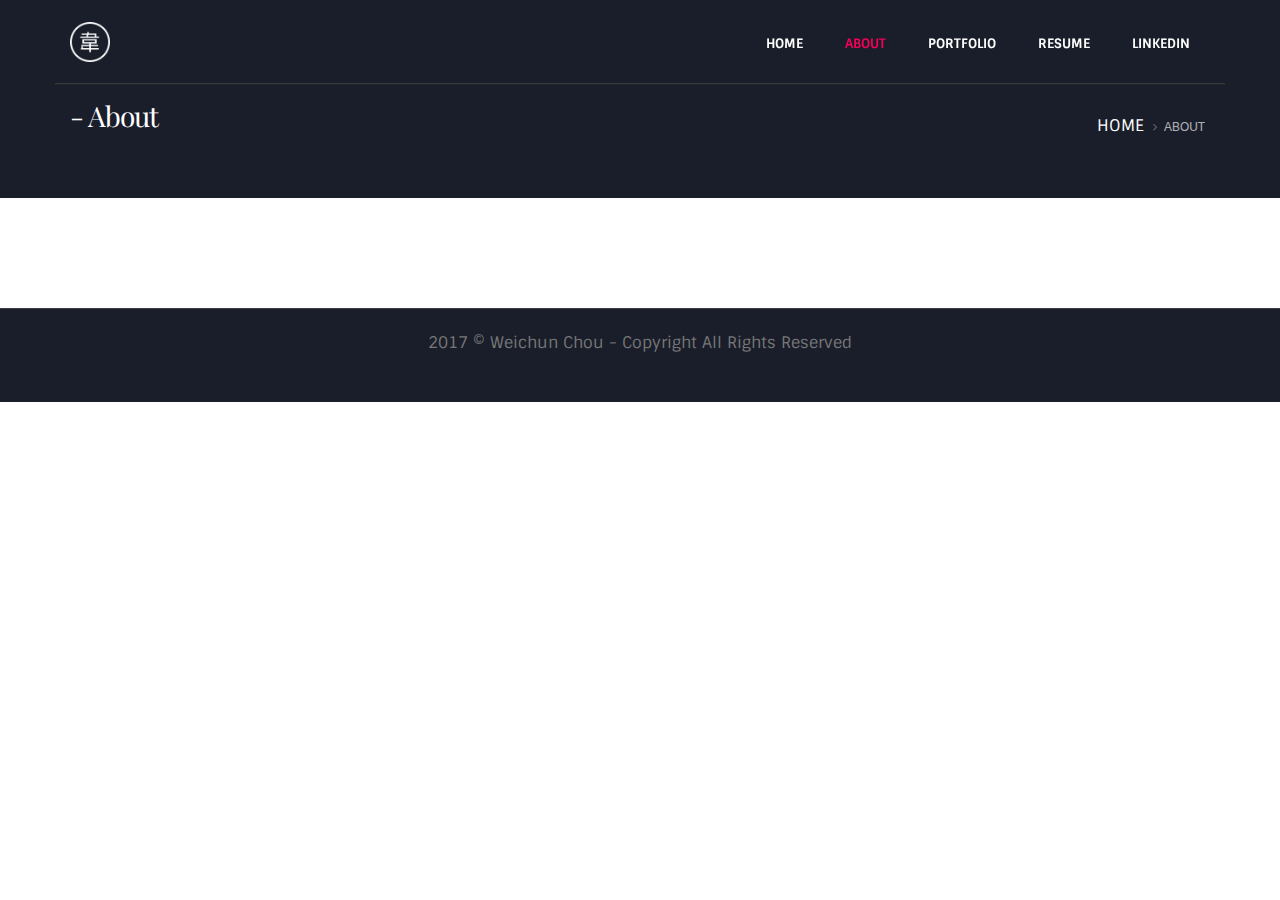
==== commit 35c8dce6: "update css" ====
--- a/about.html
+++ b/about.html
@@ -6,15 +6,21 @@
 		<meta charset="utf-8">
 		<meta http-equiv="X-UA-Compatible" content="IE=edge">	
 
-		<title>Demo Business Consulting | Porto - Responsive HTML5 Template 5.7.2</title>	
-
-		<meta name="keywords" content="HTML5 Template" />
-		<meta name="description" content="Porto - Responsive HTML5 Template">
-		<meta name="author" content="okler.net">
+		<title>Weichun Portfolio</title>	
+
+		<meta name="keywords" content="UX Designer, Product Manager, Weichun Chou" />
+		<meta name="description" content="UX Designer, Product Manager, Weichun CHou">
+		<meta name="author" content="Weichun Chou">
 
 		<!-- Favicon -->
-		<link rel="shortcut icon" href="img/favicon.ico" type="image/x-icon" />
-		<link rel="apple-touch-icon" href="img/apple-touch-icon.png">
+		<link rel="shortcut icon" href="img/favicon/favicon.ico" type="image/x-icon" />
+		<link rel="apple-touch-icon" href="img/favicon/apple-touch-icon.png">
+		<link rel="icon" type="image/png" sizes="32x32" href="img/favicon/favicon-32x32.png">
+		<link rel="icon" type="image/png" sizes="16x16" href="img/favicon/favicon-16x16.png">
+		<link rel="manifest" href="img/favicon/site.webmanifest">
+		<link rel="mask-icon" href="img/favicon/safari-pinned-tab.svg" color="#5bbad5">
+		<meta name="msapplication-TileColor" content="#da532c">
+		<meta name="theme-color" content="#ffffff">
 
 		<!-- Mobile Metas -->
 		<meta name="viewport" content="width=device-width, minimum-scale=1.0, maximum-scale=1.0, user-scalable=no">
@@ -35,18 +41,13 @@
 		<link rel="stylesheet" href="css/theme.css">
 		<link rel="stylesheet" href="css/theme-elements.css">
 		<link rel="stylesheet" href="css/theme-blog.css">
-		<link rel="stylesheet" href="css/theme-shop.css">
 
 		<!-- Current Page CSS -->
 		<link rel="stylesheet" href="vendor/rs-plugin/css/settings.css">
 		<link rel="stylesheet" href="vendor/rs-plugin/css/layers.css">
 		<link rel="stylesheet" href="vendor/rs-plugin/css/navigation.css">
-
 		<!-- Skin CSS -->
 		<link rel="stylesheet" href="css/skins/skin-business-consulting.css"> 
-
-		<!-- Demo CSS -->-		<link rel="stylesheet" href="css/demos/demo-business-consulting.css">
 
 		<!-- Theme Custom CSS -->
 		<link rel="stylesheet" href="css/custom.css">
@@ -64,8 +65,8 @@
 						<div class="header-row">
 							<div class="header-column">
 								<div class="header-logo">
-									<a href="demo-business-consulting.html">
-										<img alt="Porto" width="82" height="40" src="img/logo-default-slim-dark.png">
+									<a href="index.html">
+										<img alt="Weichun" width="40" height="40" src="img/logo-circle-white.png">
 									</a>
 								</div>
 							</div>
@@ -79,75 +80,28 @@
 											<nav>
 												<ul class="nav nav-pills" id="mainNav">
 													<li>
-														<a href="demo-business-consulting.html">
+														<a href="index.html">
 															Home
 														</a>
 													</li>
 													<li class="active">
-														<a href="demo-business-consulting-about-us.html">
-															About Us
-														</a>
-													</li>
-													<li class="dropdown dropdown-primary">
-														<a class="dropdown-toggle" href="demo-business-consulting-expertise.html">
-															Expertise
-														</a>
-														<ul class="dropdown-menu">
-															<li>
-																<a href="demo-business-consulting-expertise-detail.html">
-																	Corporate Finance
-																</a>
-															</li>
-															<li>
-																<a href="demo-business-consulting-expertise-detail.html">
-																	Corporate Restructuring
-																</a>
-															</li>
-															<li>
-																<a href="demo-business-consulting-expertise-detail.html">
-																	Economic Consulting
-																</a>
-															</li>
-															<li>
-																<a href="demo-business-consulting-expertise-detail.html">
-																	Litigation Consulting
-																</a>
-															</li>
-															<li>
-																<a href="demo-business-consulting-expertise-detail.html">
-																	Strategic Consulting
-																</a>
-															</li>
-															<li>
-																<a href="demo-business-consulting-expertise-detail.html">
-																	Tech Consulting
-																</a>
-															</li>
-														</ul>
-													</li>
-													<li>
-														<a href="demo-business-consulting-cases.html">
-															Cases
-														</a>
-													</li>
-													<li>
-														<a href="demo-business-consulting-tertimonials.html">
-															Testimonials
-														</a>
-													</li>
-													<li>
-														<a href="demo-business-consulting-team.html">
-															Team
-														</a>
-													</li>
-													<li>
-														<a href="demo-business-consulting-blog.html">
-															Blog
-														</a>
-													</li>
-													<li>
-														<a href="demo-business-consulting-contact-us.html">
-															Contact Us
+														<a href="about.html">
+															About
+														</a>
+													</li>
+													<li>
+														<a href="projects.html">
+															Portfolio
+														</a>
+													</li>
+													<li>
+														<a href="resume.html">
+															Resume
+														</a>
+													</li>
+													<li>
+														<a href="#">
+															LinkedIn
 														</a>
 													</li>
 												</ul>
@@ -166,10 +120,10 @@
 					<div class="container">
 						<div class="row">
 							<div class="col-md-12">
-								<h1>- About Us <span>Who We Are</span></h1>
+								<h1>- About</h1>
 								<ul class="breadcrumb breadcrumb-valign-mid">
 									<li><a href="demo-business-consulting.html">Home</a></li>
-									<li class="active">About Us</li>
+									<li class="active">About</li>
 								</ul>
 							</div>
 						</div>
@@ -178,208 +132,15 @@
 
 				<div class="container">
 					<div class="row pt-xs pb-xl mb-md">
-						<div class="col-md-12">
-							<p class="lead mb-xl">Founded in 2001 by John Doe, gravida nibh vel velit auctor aliquet. Aenean sollicitudin, lorem quis bibendum auctor, nisi elit consequat ipsum, nec sagittis sem nibh id elit. Duis sed odio sit amet nibh vulputate cursus a sit amet mauris. Morbi accumsan ipsum velit. Nam nec tellus a odio tincidunt auctor a ornare odio. Sed non  mauris vitae erat consequat.</p>
-
-							<p>Lorem ipsum dolor sit amet, consectetur adipiscing elit. Nulla volutpat ex finibus urna tincidunt, auctor ullamcorper risus luctus. Nunc et feugiat arcu, in placerat risus. Phasellus condimentum sapien vitae.</p>
-
-							<div class="row pb-xl">
-								<div class="col-md-4">
-									<ul class="list list-icons list-icons-style-3 list-tertiary">
-										<li><i class="fa fa-chevron-right"></i> Certified Professionals</li>
-										<li><i class="fa fa-chevron-right"></i> Former Chief Executives</li>
-									</ul>	
-								</div>
-								<div class="col-md-4">
-									<ul class="list list-icons list-icons-style-3 list-tertiary">
-										<li><i class="fa fa-chevron-right"></i> Real Estate Professionals</li>
-										<li><i class="fa fa-chevron-right"></i> Chartered Financial Analysts</li>
-									</ul>
-								</div>
-								<div class="col-md-4">
-									<ul class="list list-icons list-icons-style-3 list-tertiary">
-										<li><i class="fa fa-chevron-right"></i> Nobel Laureate Economists</li>
-										<li><i class="fa fa-chevron-right"></i> Former Political Leaders</li>
-									</ul>
-								</div>
-							</div>
-
-							<p>Lorem quis bibendum auctor, nisi elit consequat ipsum, nec sagittis sem nibh id elit. Duis sed odio sit amet nibh vulputate cursus a sit amet mauris. Morbi accumsan ipsum velit. Nam nec tellus a odio tincidunt auctor a ornare odio. Sed non  mauris vitae erat consequat.</p>
-
-							<p>Gravida nibh vel velit auctor aliquet. Aenean sollicitudin, lorem quis bibendum auctor, nisi elit consequat ipsum, nec sagittis sem nibh id elit. Duis sed odio sit amet nibh vulputate cursus a sit amet mauris. Gravida nibh vel velit auctor aliquet. Aenean sollicitudin, lorem quis bibendum auctor, nisi elit consequat ipsum, nec sagittis sem nibh id elit. Duis sed odio sit amet nibh vulputate cursus a sit amet mauris.</p>
-
-							<div class="row content-grid-row pb-md pt-xl">
-								<div class="content-grid-item col-md-3">
-									<div class="counters mb-xl">
-										<div class="counter custom-sm-counter-style">
-											<img class="counter-icon" src="img/demos/business-consulting/icons/icon-1.png" alt />
-											<strong class="text-color-primary custom-primary-font pt-md pb-none" data-to="15" data-append="+">0</strong>
-											<label>Years in Business</label>
-										</div>
-									</div>	
-								</div>
-								<div class="content-grid-item col-md-3">
-									<div class="counters mb-xl">
-										<div class="counter custom-sm-counter-style">
-											<img class="counter-icon" src="img/demos/business-consulting/icons/icon-2.png" alt />
-											<strong class="text-color-primary custom-primary-font pt-md pb-none" data-to="2000" data-append="+">0</strong>
-											<label>Successfull Cases</label>
-										</div>
-									</div>	
-								</div>
-								<div class="content-grid-item col-md-3">
-									<div class="counters mb-xl">
-										<div class="counter">
-											<img class="counter-icon" src="img/demos/business-consulting/icons/icon-3.png" alt />
-											<strong class="text-color-primary custom-primary-font pt-md pb-none" data-to="240" data-append="+">0</strong>
-											<label>Satisfied Clients</label>
-										</div>
-									</div>	
-								</div>
-								<div class="content-grid-item col-md-3 background-color-light">
-									<div class="counters mb-xl">
-										<div class="counter">
-											<img class="counter-icon" src="img/demos/business-consulting/icons/icon-4.png" alt />
-											<strong class="text-color-primary custom-primary-font pt-md pb-none" data-to="130" data-append="+">0</strong>
-											<label>Pro Consultants</label>
-										</div>
-									</div>
-								</div>
-							</div>
-
-							<p>Gravida nibh vel velit auctor aliquet. Aenean sollicitudin, lorem quis bibendum auctor, nisi elit consequat ipsum, nec sagittis sem nibh id elit. Duis sed odio sit amet nibh vulputate cursus a sit amet mauris. Morbi accumsan ipsum velit. Nam nec tellus a odio tincidunt auctor a ornare odio. Sed non  mauris vitae erat consequat.</p>
-
-							<p>Lorem quis bibendum auctor, nisi elit consequat ipsum, nec sagittis sem nibh id elit. Duis sed odio sit amet nibh vulputate cursus a sit amet mauris. Morbi accumsan ipsum velit. Nam nec tellus a odio tincidunt auctor a ornare odio. Sed non  mauris vitae erat consequat.</p>
-
-							<div class="row pb-xl pt-xl mt-xl">
-								<div class="col-md-4">
-									<img src="img/demos/business-consulting/cases/case-5.jpg" class="img-responsive mb-xl" alt="">
-								</div>
-								<div class="col-md-4">
-									<img src="img/demos/business-consulting/cases/case-4.jpg" class="img-responsive mb-xl" alt="">
-								</div>
-								<div class="col-md-4">
-									<img src="img/demos/business-consulting/cases/case-1.jpg" class="img-responsive mb-xl" alt="">
-								</div>
-							</div>
-
-							<p>Gravida nibh vel velit auctor aliquet. Aenean sollicitudin, lorem quis bibendum auctor, nisi elit consequat ipsum, nec sagittis sem nibh id elit. Duis sed odio sit amet nibh vulputate cursus a sit amet mauris. Gravida nibh vel velit auctor aliquet. Aenean sollicitudin, lorem quis bibendum auctor, nisi elit consequat ipsum, nec sagittis sem nibh id elit. Duis sed odio sit amet nibh vulputate cursus a sit amet mauris.</p>
-
-							<p>Gravida nibh vel velit auctor aliquet. Aenean sollicitudin, lorem quis bibendum auctor, nisi elit consequat ipsum, nec sagittis sem nibh id elit. Duis sed odio sit amet nibh vulputate cursus a sit amet mauris. Gravida nibh vel velit auctor aliquet. Aenean sollicitudin, lorem quis bibendum auctor, nisi elit consequat ipsum, nec sagittis sem nibh id elit. Duis sed odio sit amet nibh vulputate cursus a sit amet mauris.</p>
-
-						</div>
 					</div>
 				</div>
-
-
-				<section class="section section-text-light section-background m-none" style="background: url('img/demos/business-consulting/contact/contact-background.jpg'); background-size: cover;">
-					<div class="container">
-						<div class="row">
-							<div class="col-md-6">
-								<h2 class="font-weight-bold">- Contact Us</h2>
-								<p class="custom-opacity-font">Lorem ipsum dolor sit amet, consectetur adipiscing elit. Nulla volutpat ex finibus urna tincidunt, auctor ullamcorper.</p>
-								<div class="col-md-6 pl-none">
-									<h4 class="mb-xs">Call Us</h4>
-									<a href="tel:+1234567890" class="text-decoration-none" target="_blank" title="Call Us">
-										<span class="custom-call-to-action-2 text-color-light text-sm custom-opacity-font">
-											Phone
-											<span class="info text-lg">
-												123-456-7890
-											</span>
-										</span>
-									</a>
-								</div>
-								<div class="col-md-6 pl-none custom-sm-margin-top">
-									<h4 class="mb-xs">Our Location</h4>
-									<p class="custom-opacity-font">Porto Business Consulting 123 Porto Blvd, Suite 100 New York, NY</p>
-								</div>
-								<div class="col-md-6 pl-none">
-									<h4 class="mb-xs">Mail Us</h4>
-									<a href="mail:mail@example.com" class="text-decoration-none" target="_blank" title="Mail Us">
-										<span class="custom-call-to-action-2 text-color-light text-sm custom-opacity-font">
-											Email
-											<span class="info text-lg">
-												mail@example.com
-											</span>
-										</span>
-									</a>
-								</div>
-								<div class="col-md-6 pl-none custom-sm-margin-top">
-									<h4 class="mb-xs">Social Media</h4>
-									<ul class="social-icons custom-social-icons-style-1 custom-opacity-font">
-										<li class="social-icons-facebook">
-											<a href="http://www.facebook.com/" target="_blank" title="Facebook">
-												<i class="fa fa-facebook"></i>
-											</a>
-										</li>
-										<li class="social-icons-twitter">
-											<a href="http://www.twitter.com/" target="_blank" title="Twitter">
-												<i class="fa fa-twitter"></i>
-											</a>
-										</li>
-										<li class="social-icons-instagram">
-											<a href="http://www.instagram.com/" target="_blank" title="Instagram">
-												<i class="fa fa-instagram"></i>
-											</a>
-										</li>
-										<li class="social-icons-linkedin">
-											<a href="http://www.linkedin.com/" target="_blank" title="Linkedin">
-												<i class="fa fa-linkedin"></i>
-											</a>
-										</li>
-									</ul>
-								</div>
-							</div>
-							<div class="col-md-6 custom-sm-margin-top">
-								<h2 class="font-weight-bold">- Write Us</h2>
-								<form id="contactForm" class="custom-contact-form-style-1" action="php/contact-form.php" method="POST">
-									<div class="row">
-										<div class="form-group">
-											<div class="col-md-12">
-												<div class="custom-input-box">
-													<i class="icon-user icons text-color-primary"></i>
-													<input type="text" value="" data-msg-required="Please enter your name." maxlength="100" class="form-control" name="name" id="name" placeholder="Name*" required>
-												</div>
-											</div>
-										</div>
-									</div>
-									<div class="row">
-										<div class="form-group">
-											<div class="col-md-12">
-												<div class="custom-input-box">
-													<i class="icon-envelope icons text-color-primary"></i>
-													<input type="email" value="" data-msg-required="Please enter your email address." data-msg-email="Please enter a valid email address." maxlength="100" class="form-control" name="email" id="email" placeholder="Email*" required>
-												</div>
-											</div>
-										</div>
-									</div>
-									<div class="row">
-										<div class="form-group">
-											<div class="col-md-12">
-												<div class="custom-input-box">
-													<i class="icon-bubble icons text-color-primary"></i>
-													<textarea maxlength="5000" data-msg-required="Please enter your message." rows="10" class="form-control" name="message" id="message" placeholder="Message*" required></textarea>
-												</div>
-											</div>
-										</div>
-									</div>
-									<div class="row">
-										<div class="col-md-12">
-											<input type="submit" value="Submit Now" class="btn btn-borders custom-border-width btn-primary custom-border-radius font-weight-semibold text-uppercase" data-loading-text="Loading...">
-										</div>
-									</div>
-								</form>
-							</div>
-						</div>
-					</div>
-				</section>
 			</div> 
 
 			<footer id="footer">
 				<div class="container">
 					<div class="row">
 						<div class="col-md-12 center">
-							<p>2017 © Porto <span class="text-color-light">Business Consulting</span> - Copyright All Rights Reserved</p>
+							<p>2017 © Weichun Chou - Copyright All Rights Reserved</p>
 						</div>
 					</div>
 				</div>
@@ -407,7 +168,7 @@
 		<script src="js/theme.js"></script>
 		
 		<!-- Current Page Vendor and Views -->
-		<script src="vendor/rs-plugin/js/jquery.themepunch.tools.min.js"></script>+		<script src="vendor/rs-plugin/js/jquery.themepunch.tools.min.js"></script>
 		<script src="vendor/rs-plugin/js/jquery.themepunch.revolution.min.js"></script>
 
 		<!-- Demo -->
--- a/css/theme.css
+++ b/css/theme.css
@@ -426,7 +426,7 @@
 }
 
 html.sticky-header-active #header.header-semi-transparent .header-body:before {
-	opacity: 0.8;
+	opacity: 1;
 }
 
 html #header.header-semi-transparent-light .header-body:before {
@@ -1194,6 +1194,9 @@
 	html #header.header-semi-transparent .header-nav-main nav > ul > li:not(.active) > a {
 		color: #FFF;
 	}
+	html.sticky-header-active #header.header-semi-transparent .header-nav-main nav > ul > li:not(.active) > a{
+		color:#232323;
+	}
 
 	html #header.header-semi-transparent .header-nav-main nav > ul > li:not(.active) > a.dropdown-toggle:after {
 		border-color: #FFF transparent transparent transparent;
@@ -1301,7 +1304,7 @@
 	}
 
 	html #header.header-flex:not(.header-transparent-bottom-border) .header-body {
-		border-bottom: 0 !important;
+		border-bottom: 0!important;
 	}
 
 	html #header.header-flex .header-logo {
@@ -2084,7 +2087,7 @@
 	background: #f4f4f4;
 	border-top: 5px solid #f1f1f1;
 	margin: 30px 0;
-	padding: 50px 0;
+	padding: 70px 0;
 }
 
 section.section.section-no-background {
--- a/css/skins/skin-business-consulting.css
+++ b/css/skins/skin-business-consulting.css
@@ -1,23 +1,23 @@
 a {
-	color: #4dbb6d;
+	color: #c60055;
 }
 
 a:hover {
-	color: #5fc27c;
+	color: #ff79b0;
 }
 
 a:focus {
-	color: #5fc27c;
+	color: #ff79b0;
 }
 
 a:active {
-	color: #42ad61;
+	color: #ff4081;
 }
 
 html .heading-primary,
 html .lnk-primary,
 html .text-color-primary {
-	color: #4dbb6d !important;
+	color: #f50057 !important;
 }
 
 html .heading.heading-primary h1,
@@ -26,13 +26,13 @@
 html .heading.heading-primary h4,
 html .heading.heading-primary h5,
 html .heading.heading-primary h6 {
-	border-color: #4dbb6d;
+	border-color: #c60055;
 }
 
 html .heading-secondary,
 html .lnk-secondary,
 html .text-color-secondary {
-	color: #eef4f2 !important;
+	color: #f7f6f5 !important;
 }
 
 html .heading.heading-secondary h1,
@@ -41,13 +41,13 @@
 html .heading.heading-secondary h4,
 html .heading.heading-secondary h5,
 html .heading.heading-secondary h6 {
-	border-color: #eef4f2;
+	border-color: #f7f6f5;
 }
 
 html .heading-tertiary,
 html .lnk-tertiary,
 html .text-color-tertiary {
-	color: #e2fdea !important;
+	color: #ff4081 !important;
 }
 
 html .heading.heading-tertiary h1,
@@ -56,7 +56,7 @@
 html .heading.heading-tertiary h4,
 html .heading.heading-tertiary h5,
 html .heading.heading-tertiary h6 {
-	border-color: #e2fdea;
+	border-color: #ff4081;
 }
 
 html .heading-quaternary,
@@ -105,15 +105,15 @@
 }
 
 html .background-color-primary {
-	background-color: #4dbb6d !important;
+	background-color: #c60055 !important;
 }
 
 html .background-color-secondary {
-	background-color: #eef4f2 !important;
+	background-color: #f7f6f5 !important;
 }
 
 html .background-color-tertiary {
-	background-color: #e2fdea !important;
+	background-color: #ff4081 !important;
 }
 
 html .background-color-quaternary {
@@ -129,19 +129,19 @@
 }
 
 .alternative-font {
-	color: #4dbb6d;
+	color: #c60055;
 }
 
 html .blockquote-primary {
-	border-color: #4dbb6d !important;
+	border-color: #c60055 !important;
 }
 
 html .blockquote-secondary {
-	border-color: #eef4f2 !important;
+	border-color: #f7f6f5 !important;
 }
 
 html .blockquote-tertiary {
-	border-color: #e2fdea !important;
+	border-color: #ff4081 !important;
 }
 
 html .blockquote-quaternary {
@@ -157,49 +157,49 @@
 }
 
 p.drop-caps:first-letter {
-	color: #4dbb6d;
+	color: #c60055;
 }
 
 p.drop-caps.drop-caps-style-2:first-letter {
-	background-color: #4dbb6d;
+	background-color: #c60055;
 }
 
 ul.nav-pills > li.active > a {
-	background-color: #4dbb6d;
+	background-color: #c60055;
 }
 
 ul.nav-pills > li.active > a:hover,
 ul.nav-pills > li.active > a:focus {
-	background-color: #4dbb6d;
+	background-color: #c60055;
 }
 
 html ul.nav-pills-primary a {
-	color: #4dbb6d;
+	color: #c60055;
 }
 
 html ul.nav-pills-primary a:hover {
-	color: #5fc27c;
+	color: #ff79b0;
 }
 
 html ul.nav-pills-primary a:focus {
-	color: #5fc27c;
+	color: #ff79b0;
 }
 
 html ul.nav-pills-primary a:active {
-	color: #42ad61;
+	color: #ff4081;
 }
 
 html ul.nav-pills-primary > li.active > a {
-	background-color: #4dbb6d;
+	background-color: #c60055;
 }
 
 html ul.nav-pills-primary > li.active > a:hover,
 html ul.nav-pills-primary > li.active > a:focus {
-	background-color: #4dbb6d;
+	background-color: #c60055;
 }
 
 html ul.nav-pills-secondary a {
-	color: #eef4f2;
+	color: #f7f6f5;
 }
 
 html ul.nav-pills-secondary a:hover {
@@ -215,16 +215,16 @@
 }
 
 html ul.nav-pills-secondary > li.active > a {
-	background-color: #eef4f2;
+	background-color: #f7f6f5;
 }
 
 html ul.nav-pills-secondary > li.active > a:hover,
 html ul.nav-pills-secondary > li.active > a:focus {
-	background-color: #eef4f2;
+	background-color: #f7f6f5;
 }
 
 html ul.nav-pills-tertiary a {
-	color: #e2fdea;
+	color: #ff4081;
 }
 
 html ul.nav-pills-tertiary a:hover {
@@ -236,16 +236,16 @@
 }
 
 html ul.nav-pills-tertiary a:active {
-	color: #cafbd9;
+	color: #ffb2dd;
 }
 
 html ul.nav-pills-tertiary > li.active > a {
-	background-color: #e2fdea;
+	background-color: #ff4081;
 }
 
 html ul.nav-pills-tertiary > li.active > a:hover,
 html ul.nav-pills-tertiary > li.active > a:focus {
-	background-color: #e2fdea;
+	background-color: #ff4081;
 }
 
 html ul.nav-pills-quaternary a {
@@ -324,28 +324,28 @@
 }
 
 .sort-source-wrapper .nav > li.active > a {
-	color: #4dbb6d;
+	color: #78002e;
 }
 
 .sort-source-wrapper .nav > li.active > a:hover,
 .sort-source-wrapper .nav > li.active > a:focus {
-	color: #4dbb6d;
+	color: #78002e;
 }
 
 .sort-source.sort-source-style-2 > li.active > a:after {
-	border-top-color: #4dbb6d;
+	border-top-color: #c60055;
 }
 
 html .label-primary {
-	background-color: #4dbb6d;
+	background-color: #c60055;
 }
 
 html .label-secondary {
-	background-color: #eef4f2;
+	background-color: #f7f6f5;
 }
 
 html .label-tertiary {
-	background-color: #e2fdea;
+	background-color: #ff4081;
 }
 
 html .label-quaternary {
@@ -361,38 +361,38 @@
 }
 
 .btn-link {
-	color: #4dbb6d;
+	color: #c60055;
 }
 
 .btn-link:hover {
-	color: #5fc27c;
+	color: #ff79b0;
 }
 
 .btn-link:active {
-	color: #42ad61;
+	color: #ff4081;
 }
 
 html .btn-primary {
 	color: #ffffff;
-	background-color: #4dbb6d;
-	border-color: #4dbb6d #4dbb6d #3b9a57;
+	background-color: #c60055;
+	border-color: #c60055 #c60055 #c60055;
 }
 
 html .btn-primary:hover {
-	border-color: #5fc27c #5fc27c #42ad61;
-	background-color: #5fc27c;
+	border-color: #ff79b0 #ff79b0 #ff4081;
+	background-color: #ff79b0;
 }
 
 html .btn-primary:active,
 html .btn-primary:focus,
 html .btn-primary:active:hover,
 html .btn-primary:active:focus {
-	border-color: #42ad61 #42ad61 #42ad61;
-	background-color: #42ad61;
+	border-color: #ff4081 #ff4081 #ff4081;
+	background-color: #ff4081;
 }
 
 html .btn-primary.dropdown-toggle {
-	border-left-color: #42ad61;
+	border-left-color: #ff4081;
 }
 
 html .btn-primary[disabled],
@@ -412,39 +412,39 @@
 
 html .btn-primary-scale-2 {
 	color: #ffffff;
-	background-color: #3b9a57;
-	border-color: #3b9a57 #3b9a57 #2d7542;
+	background-color: #ff4081;
+	border-color: #ff4081 #ff4081 #ff4081;
 }
 
 html .btn-primary-scale-2:hover {
-	border-color: #42ad61 #42ad61 #34884c;
-	background-color: #42ad61;
+	border-color: #ff4081 #ff4081 #ff4081;
+	background-color: #ff4081;
 }
 
 html .btn-primary-scale-2:active,
 html .btn-primary-scale-2:focus,
 html .btn-primary-scale-2:active:hover,
 html .btn-primary-scale-2:active:focus {
-	border-color: #34884c #34884c #34884c;
-	background-color: #34884c;
+	border-color: #ff4081 #ff4081 #ff4081;
+	background-color: #ff4081;
 }
 
 html .btn-primary-scale-2.dropdown-toggle {
-	border-left-color: #34884c;
+	border-left-color: #ff4081;
 }
 
 html .btn-primary-scale-2[disabled],
 html .btn-primary-scale-2[disabled]:hover,
 html .btn-primary-scale-2[disabled]:active,
 html .btn-primary-scale-2[disabled]:focus {
-	border-color: #72c98b;
-	background-color: #72c98b;
+	border-color: #ff4081;
+	background-color: #ff4081;
 }
 
 html .btn-secondary {
 	color: #ffffff;
-	background-color: #eef4f2;
-	border-color: #eef4f2 #eef4f2 #cfe0da;
+	background-color: #f7f6f5;
+	border-color: #f7f6f5 #f7f6f5 #cfe0da;
 }
 
 html .btn-secondary:hover {
@@ -512,12 +512,12 @@
 
 html .btn-tertiary {
 	color: #ffffff;
-	background-color: #e2fdea;
-	border-color: #e2fdea #e2fdea #b2fac7;
+	background-color: #ff4081;
+	border-color: #ff4081 #ff4081 #ffb2dd;
 }
 
 html .btn-tertiary:hover {
-	border-color: #fafffb #fafffb #cafbd9;
+	border-color: #fafffb #fafffb #ffb2dd;
 	background-color: #fafffb;
 }
 
@@ -525,12 +525,12 @@
 html .btn-tertiary:focus,
 html .btn-tertiary:active:hover,
 html .btn-tertiary:active:focus {
-	border-color: #cafbd9 #cafbd9 #cafbd9;
-	background-color: #cafbd9;
+	border-color: #ffb2dd #ffb2dd #ffb2dd;
+	background-color: #ffb2dd;
 }
 
 html .btn-tertiary.dropdown-toggle {
-	border-left-color: #cafbd9;
+	border-left-color: #ffb2dd;
 }
 
 html .btn-tertiary[disabled],
@@ -550,25 +550,25 @@
 
 html .btn-tertiary-scale-2 {
 	color: #ffffff;
-	background-color: #b2fac7;
-	border-color: #b2fac7 #b2fac7 #83f6a5;
+	background-color: #ffb2dd;
+	border-color: #ffb2dd #ffb2dd #ff77a9;
 }
 
 html .btn-tertiary-scale-2:hover {
-	border-color: #cafbd9 #cafbd9 #9af8b6;
-	background-color: #cafbd9;
+	border-color: #ffb2dd #ffb2dd #ff77a9;
+	background-color: #ffb2dd;
 }
 
 html .btn-tertiary-scale-2:active,
 html .btn-tertiary-scale-2:focus,
 html .btn-tertiary-scale-2:active:hover,
 html .btn-tertiary-scale-2:active:focus {
-	border-color: #9af8b6 #9af8b6 #9af8b6;
-	background-color: #9af8b6;
+	border-color: #ff77a9 #ff77a9 #ff77a9;
+	background-color: #ff77a9;
 }
 
 html .btn-tertiary-scale-2.dropdown-toggle {
-	border-left-color: #9af8b6;
+	border-left-color: #ff77a9;
 }
 
 html .btn-tertiary-scale-2[disabled],
@@ -788,23 +788,23 @@
 
 html .btn-borders.btn-primary {
 	background: transparent;
-	border-color: #4dbb6d;
-	color: #4dbb6d;
+	border-color: #c60055;
+	color: #c60055;
 	text-shadow: none;
 }
 
 html .btn-borders.btn-primary:hover,
 html .btn-borders.btn-primary:focus {
-	background-color: #4dbb6d;
-	border-color: #4dbb6d #4dbb6d #3b9a57;
-	border-color: #4dbb6d !important;
+	background-color: #c60055;
+	border-color: #c60055 #c60055 #c61055;
+	border-color: #c60055 !important;
 	color: #ffffff;
 }
 
 html .btn-borders.btn-primary:hover:hover,
 html .btn-borders.btn-primary:focus:hover {
-	border-color: #5fc27c #5fc27c #42ad61;
-	background-color: #5fc27c;
+	border-color: #ff79b0 #ff79b0 #c60055;
+	background-color: #ff79b0;
 }
 
 html .btn-borders.btn-primary:hover:active,
@@ -815,13 +815,13 @@
 html .btn-borders.btn-primary:focus:active:hover,
 html .btn-borders.btn-primary:hover:active:focus,
 html .btn-borders.btn-primary:focus:active:focus {
-	border-color: #42ad61 #42ad61 #42ad61;
-	background-color: #42ad61;
+	border-color: #ff4081 #ff4081 #ff4081;
+	background-color: #ff4081;
 }
 
 html .btn-borders.btn-primary:hover.dropdown-toggle,
 html .btn-borders.btn-primary:focus.dropdown-toggle {
-	border-left-color: #42ad61;
+	border-left-color: #ff4081;
 }
 
 html .btn-borders.btn-primary:hover[disabled],
@@ -832,23 +832,23 @@
 html .btn-borders.btn-primary:focus[disabled]:active,
 html .btn-borders.btn-primary:hover[disabled]:focus,
 html .btn-borders.btn-primary:focus[disabled]:focus {
-	border-color: #97d7aa;
-	background-color: #97d7aa;
+	border-color: #ff79b0;
+	background-color: #ff79b0;
 }
 
 html .btn-borders.btn-secondary {
 	background: transparent;
-	border-color: #eef4f2;
-	color: #eef4f2;
+	border-color: #f7f6f5;
+	color: #f7f6f5;
 	text-shadow: none;
 }
 
 html .btn-borders.btn-secondary:hover,
 html .btn-borders.btn-secondary:focus {
 	color: #ffffff;
-	background-color: #eef4f2;
-	border-color: #eef4f2 #eef4f2 #cfe0da;
-	border-color: #eef4f2 !important;
+	background-color: #f7f6f5;
+	border-color: #f7f6f5 #f7f6f5 #cfe0da;
+	border-color: #f7f6f5 !important;
 	color: #777777;
 }
 
@@ -889,23 +889,23 @@
 
 html .btn-borders.btn-tertiary {
 	background: transparent;
-	border-color: #e2fdea;
-	color: #e2fdea;
+	border-color: #ff4081;
+	color: #ff4081;
 	text-shadow: none;
 }
 
 html .btn-borders.btn-tertiary:hover,
 html .btn-borders.btn-tertiary:focus {
 	color: #ffffff;
-	background-color: #e2fdea;
-	border-color: #e2fdea #e2fdea #b2fac7;
-	border-color: #e2fdea !important;
+	background-color: #ff4081;
+	border-color: #ff4081 #ff4081 #ffb2dd;
+	border-color: #ff4081 !important;
 	color: #777777;
 }
 
 html .btn-borders.btn-tertiary:hover:hover,
 html .btn-borders.btn-tertiary:focus:hover {
-	border-color: #fafffb #fafffb #cafbd9;
+	border-color: #fafffb #fafffb #ffb2dd;
 	background-color: #fafffb;
 }
 
@@ -917,13 +917,13 @@
 html .btn-borders.btn-tertiary:focus:active:hover,
 html .btn-borders.btn-tertiary:hover:active:focus,
 html .btn-borders.btn-tertiary:focus:active:focus {
-	border-color: #cafbd9 #cafbd9 #cafbd9;
-	background-color: #cafbd9;
+	border-color: #ffb2dd #ffb2dd #ffb2dd;
+	background-color: #ffb2dd;
 }
 
 html .btn-borders.btn-tertiary:hover.dropdown-toggle,
 html .btn-borders.btn-tertiary:focus.dropdown-toggle {
-	border-left-color: #cafbd9;
+	border-left-color: #ffb2dd;
 }
 
 html .btn-borders.btn-tertiary:hover[disabled],
@@ -1095,7 +1095,7 @@
 .pagination > li > span:hover,
 .pagination > li > a:focus,
 .pagination > li > span:focus {
-	color: #4dbb6d;
+	color: #c60055;
 }
 
 .pagination > .active > a,
@@ -1104,8 +1104,8 @@
 .pagination > .active > span:hover,
 .pagination > .active > a:focus,
 .pagination > .active > span:focus {
-	background-color: #4dbb6d !important;
-	border-color: #4dbb6d;
+	background-color: #c60055 !important;
+	border-color: #c60055;
 }
 
 body.dark .pagination > li > a,
@@ -1114,7 +1114,7 @@
 body.dark .pagination > li > span:hover,
 body.dark .pagination > li > a:focus,
 body.dark .pagination > li > span:focus {
-	color: #4dbb6d;
+	color: #c60055;
 }
 
 body.dark .pagination > .active > a,
@@ -1123,21 +1123,21 @@
 body.dark .pagination > .active > span:hover,
 body.dark .pagination > .active > a:focus,
 body.dark .pagination > .active > span:focus {
-	background-color: #4dbb6d;
-	border-color: #4dbb6d;
+	background-color: #c60055;
+	border-color: #c60055;
 }
 
 .pagination > .active > a,
 body.dark .pagination > .active > a {
 	color: #ffffff;
-	background-color: #4dbb6d;
-	border-color: #4dbb6d #4dbb6d #3b9a57;
+	background-color: #c60055;
+	border-color: #c60055 #c60055 #ff4081;
 }
 
 .pagination > .active > a:hover,
 body.dark .pagination > .active > a:hover {
-	border-color: #5fc27c #5fc27c #42ad61;
-	background-color: #5fc27c;
+	border-color: #ff79b0 #ff79b0 #ff4081;
+	background-color: #ff79b0;
 }
 
 .pagination > .active > a:active,
@@ -1148,13 +1148,13 @@
 body.dark .pagination > .active > a:active:hover,
 .pagination > .active > a:active:focus,
 body.dark .pagination > .active > a:active:focus {
-	border-color: #42ad61 #42ad61 #42ad61;
-	background-color: #42ad61;
+	border-color: #ff4081 #ff4081 #ff4081;
+	background-color: #ff4081;
 }
 
 .pagination > .active > a.dropdown-toggle,
 body.dark .pagination > .active > a.dropdown-toggle {
-	border-left-color: #42ad61;
+	border-left-color: #ff4081;
 }
 
 .pagination > .active > a[disabled],
@@ -1170,8 +1170,8 @@
 }
 
 html .alert-primary {
-	background-color: #4dbb6d;
-	border-color: #45b465;
+	background-color: #c60055;
+	border-color: #ff4081;
 	color: #ffffff;
 }
 
@@ -1180,7 +1180,7 @@
 }
 
 html .alert-secondary {
-	background-color: #eef4f2;
+	background-color: #f7f6f5;
 	border-color: #e5eeeb;
 	color: #777777;
 }
@@ -1190,7 +1190,7 @@
 }
 
 html .alert-tertiary {
-	background-color: #e2fdea;
+	background-color: #ff4081;
 	border-color: #d4fce0;
 	color: #777777;
 }
@@ -1230,15 +1230,15 @@
 }
 
 html .progress-bar-primary {
-	background-color: #4dbb6d;
+	background-color: #c60055;
 }
 
 html .progress-bar-secondary {
-	background-color: #eef4f2;
+	background-color: #f7f6f5;
 }
 
 html .progress-bar-tertiary {
-	background-color: #e2fdea;
+	background-color: #ff4081;
 }
 
 html .progress-bar-quaternary {
@@ -1254,8 +1254,8 @@
 }
 
 html section.section-primary {
-	background-color: #4dbb6d !important;
-	border-color: #42ad61 !important;
+	background-color: #c60055 !important;
+	border-color: #ff4081 !important;
 }
 
 html section.section-primary h1,
@@ -1272,16 +1272,16 @@
 }
 
 html section.section-primary-scale-2 {
-	background-color: #3b9a57 !important;
-	border-color: #34884c !important;
+	background-color: #ff4081 !important;
+	border-color: #ff4081 !important;
 }
 
 html section.section-primary-scale-2 .sort-source.sort-source-style-2 > li.active > a:after {
-	border-top-color: #3b9a57;
+	border-top-color: #ff4081;
 }
 
 html section.section-secondary {
-	background-color: #eef4f2 !important;
+	background-color: #f7f6f5 !important;
 	border-color: #dfeae6 !important;
 }
 
@@ -1308,8 +1308,8 @@
 }
 
 html section.section-tertiary {
-	background-color: #e2fdea !important;
-	border-color: #cafbd9 !important;
+	background-color: #ff4081 !important;
+	border-color: #ffb2dd !important;
 }
 
 html section.section-tertiary h1,
@@ -1326,12 +1326,12 @@
 }
 
 html section.section-tertiary-scale-2 {
-	background-color: #b2fac7 !important;
-	border-color: #9af8b6 !important;
+	background-color: #ffb2dd !important;
+	border-color: #ff77a9 !important;
 }
 
 html section.section-tertiary-scale-2 .sort-source.sort-source-style-2 > li.active > a:after {
-	border-top-color: #b2fac7;
+	border-top-color: #ffb2dd;
 }
 
 html section.section-quaternary {
@@ -1506,17 +1506,17 @@
 }
 
 section.page-header h1 {
-	border-bottom-color: #4dbb6d;
+	border-bottom-color: #c60055;
 }
 
 section.page-header.custom-product {
-	background-color: #42ad61;
-	border-top-color: #46b867;
+	background-color: #ff4081;
+	border-top-color: #ff4083;
 }
 
 html .page-header-color.page-header-primary {
-	background-color: #4dbb6d;
-	border-bottom-color: #4dbb6d;
+	background-color: #c60055;
+	border-bottom-color: #c60055;
 	color: #ffffff;
 }
 
@@ -1537,8 +1537,8 @@
 }
 
 html .page-header-color.page-header-secondary {
-	background-color: #eef4f2;
-	border-bottom-color: #eef4f2;
+	background-color: #f7f6f5;
+	border-bottom-color: #f7f6f5;
 	color: #777777;
 }
 
@@ -1559,8 +1559,8 @@
 }
 
 html .page-header-color.page-header-tertiary {
-	background-color: #e2fdea;
-	border-bottom-color: #e2fdea;
+	background-color: #ff4081;
+	border-bottom-color: #ff4081;
 	color: #777777;
 }
 
@@ -1647,51 +1647,51 @@
 }
 
 html .toggle-primary .toggle label {
-	color: #4dbb6d;
-	border-left-color: #4dbb6d;
-	border-right-color: #4dbb6d;
+	color: #c60055;
+	border-left-color: #c60055;
+	border-right-color: #c60055;
 }
 
 html .toggle-primary .toggle.active > label {
-	background-color: #4dbb6d;
-	border-color: #4dbb6d;
+	background-color: #c60055;
+	border-color: #c60055;
 	color: #ffffff;
 }
 
 html .toggle-primary.toggle-simple .toggle > label:after {
-	background-color: #4dbb6d;
+	background-color: #c60055;
 }
 
 html .toggle-secondary .toggle label {
-	color: #eef4f2;
-	border-left-color: #eef4f2;
-	border-right-color: #eef4f2;
+	color: #f7f6f5;
+	border-left-color: #f7f6f5;
+	border-right-color: #f7f6f5;
 }
 
 html .toggle-secondary .toggle.active > label {
-	background-color: #eef4f2;
-	border-color: #eef4f2;
+	background-color: #f7f6f5;
+	border-color: #f7f6f5;
 	color: #777777;
 }
 
 html .toggle-secondary.toggle-simple .toggle > label:after {
-	background-color: #eef4f2;
+	background-color: #f7f6f5;
 }
 
 html .toggle-tertiary .toggle label {
-	color: #e2fdea;
-	border-left-color: #e2fdea;
-	border-right-color: #e2fdea;
+	color: #ff4081;
+	border-left-color: #ff4081;
+	border-right-color: #ff4081;
 }
 
 html .toggle-tertiary .toggle.active > label {
-	background-color: #e2fdea;
-	border-color: #e2fdea;
+	background-color: #ff4081;
+	border-color: #ff4081;
 	color: #777777;
 }
 
 html .toggle-tertiary.toggle-simple .toggle > label:after {
-	background-color: #e2fdea;
+	background-color: #ff4081;
 }
 
 html .toggle-quaternary .toggle label {
@@ -1743,27 +1743,27 @@
 }
 
 .thumb-info .thumb-info-type {
-	background-color: #4dbb6d;
+	background-color: #c60055;
 }
 
 .thumb-info .thumb-info-action-icon {
-	background-color: #4dbb6d;
+	background-color: #c60055;
 }
 
 .thumb-info-social-icons a {
-	background-color: #4dbb6d;
+	background-color: #c60055;
 }
 
 .thumbnail .zoom {
-	background-color: #4dbb6d;
+	background-color: #c60055;
 }
 
 .img-thumbnail .zoom {
-	background-color: #4dbb6d;
+	background-color: #c60055;
 }
 
 html .thumb-info .thumb-info-action-icon-primary {
-	background-color: #4dbb6d;
+	background-color: #c60055;
 }
 
 html .thumb-info .thumb-info-action-icon-primary i {
@@ -1771,7 +1771,7 @@
 }
 
 html .thumb-info .thumb-info-action-icon-secondary {
-	background-color: #eef4f2;
+	background-color: #f7f6f5;
 }
 
 html .thumb-info .thumb-info-action-icon-secondary i {
@@ -1779,7 +1779,7 @@
 }
 
 html .thumb-info .thumb-info-action-icon-tertiary {
-	background-color: #e2fdea;
+	background-color: #ff4081;
 }
 
 html .thumb-info .thumb-info-action-icon-tertiary i {
@@ -1811,28 +1811,28 @@
 }
 
 .thumb-info-ribbon {
-	background: #4dbb6d;
+	background: #c60055;
 }
 
 .thumb-info-ribbon:before {
-	border-right-color: #34884c;
-	border-left-color: #34884c;
+	border-right-color: #c60055;
+	border-left-color: #c60055;
 }
 
 .inverted {
-	background-color: #4dbb6d;
+	background-color: #c60055;
 }
 
 html .inverted-primary {
-	background-color: #4dbb6d;
+	background-color: #c60055;
 }
 
 html .inverted-secondary {
-	background-color: #eef4f2;
+	background-color: #f7f6f5;
 }
 
 html .inverted-tertiary {
-	background-color: #e2fdea;
+	background-color: #ff4081;
 }
 
 html .inverted-quaternary {
@@ -1849,69 +1849,69 @@
 
 .owl-carousel .owl-dots .owl-dot.active span,
 .owl-carousel .owl-dots .owl-dot:hover span {
-	background-color: #41a95f;
+	background-color: #ff4081;
 }
 
 .owl-carousel.show-nav-title .owl-nav [class*="owl-"] {
-	color: #4dbb6d;
+	color: #c60055;
 }
 
 .owl-carousel .owl-nav [class*="owl-"] {
 	color: #ffffff;
-	background-color: #4dbb6d;
-	border-color: #4dbb6d #4dbb6d #3b9a57;
+	background-color: #c60055;
+	border-color: #c60055 #c60055 #c60055;
 }
 
 .owl-carousel .owl-nav [class*="owl-"]:hover {
-	border-color: #5fc27c #5fc27c #42ad61;
-	background-color: #5fc27c;
+	border-color: #ff79b0 #ff79b0 #ff4081;
+	background-color: #ff79b0;
 }
 
 .owl-carousel .owl-nav [class*="owl-"]:active,
 .owl-carousel .owl-nav [class*="owl-"]:focus,
 .owl-carousel .owl-nav [class*="owl-"]:active:hover,
 .owl-carousel .owl-nav [class*="owl-"]:active:focus {
-	border-color: #42ad61 #42ad61 #42ad61;
-	background-color: #42ad61;
+	border-color: #ff4081 #ff4081 #ff4081;
+	background-color: #ff4081;
 }
 
 .owl-carousel .owl-nav [class*="owl-"].dropdown-toggle {
-	border-left-color: #42ad61;
+	border-left-color: #ff4081;
 }
 
 .owl-carousel .owl-nav [class*="owl-"][disabled],
 .owl-carousel .owl-nav [class*="owl-"][disabled]:hover,
 .owl-carousel .owl-nav [class*="owl-"][disabled]:active,
 .owl-carousel .owl-nav [class*="owl-"][disabled]:focus {
-	border-color: #97d7aa;
-	background-color: #97d7aa;
+	border-color: #ff79b0;
+	background-color: #ff79b0;
 }
 
 html body .tabs .nav-tabs a,
 html.dark body .tabs .nav-tabs a,
 html body .tabs .nav-tabs a:hover,
 html.dark body .tabs .nav-tabs a:hover {
-	color: #4dbb6d;
+	color: #c60055;
 }
 
 html body .tabs .nav-tabs a:hover,
 html.dark body .tabs .nav-tabs a:hover,
 html body .tabs .nav-tabs a:focus,
 html.dark body .tabs .nav-tabs a:focus {
-	border-top-color: #4dbb6d;
+	border-top-color: #c60055;
 }
 
 html body .tabs .nav-tabs li.active a,
 html.dark body .tabs .nav-tabs li.active a {
-	border-top-color: #4dbb6d;
-	color: #4dbb6d;
+	border-top-color: #c60055;
+	color: #c60055;
 }
 
 html body .tabs .nav-tabs.nav-justified a:hover,
 html.dark body .tabs .nav-tabs.nav-justified a:hover,
 html body .tabs .nav-tabs.nav-justified a:focus,
 html.dark body .tabs .nav-tabs.nav-justified a:focus {
-	border-top-color: #4dbb6d;
+	border-top-color: #c60055;
 }
 
 html body .tabs.tabs-bottom .nav-tabs li a:hover,
@@ -1922,7 +1922,7 @@
 html.dark body .tabs.tabs-bottom .nav-tabs li.active a:hover,
 html body .tabs.tabs-bottom .nav-tabs li.active a:focus,
 html.dark body .tabs.tabs-bottom .nav-tabs li.active a:focus {
-	border-bottom-color: #4dbb6d;
+	border-bottom-color: #c60055;
 }
 
 html body .tabs.tabs-vertical.tabs-left .nav-tabs li a:hover,
@@ -1933,7 +1933,7 @@
 html.dark body .tabs.tabs-vertical.tabs-left .nav-tabs li.active a:hover,
 html body .tabs.tabs-vertical.tabs-left .nav-tabs li.active a:focus,
 html.dark body .tabs.tabs-vertical.tabs-left .nav-tabs li.active a:focus {
-	border-left-color: #4dbb6d;
+	border-left-color: #c60055;
 }
 
 html body .tabs.tabs-vertical.tabs-right .nav-tabs li a:hover,
@@ -1944,7 +1944,7 @@
 html.dark body .tabs.tabs-vertical.tabs-right .nav-tabs li.active a:hover,
 html body .tabs.tabs-vertical.tabs-right .nav-tabs li.active a:focus,
 html.dark body .tabs.tabs-vertical.tabs-right .nav-tabs li.active a:focus {
-	border-right-color: #4dbb6d;
+	border-right-color: #c60055;
 }
 
 html body .tabs.tabs-simple .nav-tabs > li.active a,
@@ -1955,8 +1955,8 @@
 html.dark body .tabs.tabs-simple .nav-tabs > li a:hover,
 html body .tabs.tabs-simple .nav-tabs > li.active a:hover,
 html.dark body .tabs.tabs-simple .nav-tabs > li.active a:hover {
-	border-top-color: #4dbb6d;
-	color: #4dbb6d;
+	border-top-color: #c60055;
+	color: #c60055;
 }
 
 html body .tabs-primary .nav-tabs li a,
@@ -1967,14 +1967,14 @@
 html.dark body .tabs-primary .nav-tabs li a:hover,
 html body .tabs-primary .nav-tabs.nav-justified li a:hover,
 html.dark body .tabs-primary .nav-tabs.nav-justified li a:hover {
-	color: #4dbb6d;
+	color: #c60055;
 }
 
 html body .tabs-primary .nav-tabs li a:hover,
 html.dark body .tabs-primary .nav-tabs li a:hover,
 html body .tabs-primary .nav-tabs.nav-justified li a:hover,
 html.dark body .tabs-primary .nav-tabs.nav-justified li a:hover {
-	border-top-color: #4dbb6d;
+	border-top-color: #c60055;
 }
 
 html body .tabs-primary .nav-tabs li.active a,
@@ -1989,15 +1989,15 @@
 html.dark body .tabs-primary .nav-tabs li.active a:focus,
 html body .tabs-primary .nav-tabs.nav-justified li.active a:focus,
 html.dark body .tabs-primary .nav-tabs.nav-justified li.active a:focus {
-	border-top-color: #4dbb6d;
-	color: #4dbb6d;
+	border-top-color: #c60055;
+	color: #c60055;
 }
 
 html body .tabs-primary.tabs-bottom .nav-tabs li a:hover,
 html.dark body .tabs-primary.tabs-bottom .nav-tabs li a:hover,
 html body .tabs-primary.tabs-bottom .nav-tabs.nav-justified li a:hover,
 html.dark body .tabs-primary.tabs-bottom .nav-tabs.nav-justified li a:hover {
-	border-bottom-color: #4dbb6d;
+	border-bottom-color: #c60055;
 }
 
 html body .tabs-primary.tabs-bottom .nav-tabs li.active a,
@@ -2012,12 +2012,12 @@
 html.dark body .tabs-primary.tabs-bottom .nav-tabs li.active a:focus,
 html body .tabs-primary.tabs-bottom .nav-tabs.nav-justified li.active a:focus,
 html.dark body .tabs-primary.tabs-bottom .nav-tabs.nav-justified li.active a:focus {
-	border-bottom-color: #4dbb6d;
+	border-bottom-color: #c60055;
 }
 
 html body .tabs-primary.tabs-vertical.tabs-left li a:hover,
 html.dark body .tabs-primary.tabs-vertical.tabs-left li a:hover {
-	border-left-color: #4dbb6d;
+	border-left-color: #c60055;
 }
 
 html body .tabs-primary.tabs-vertical.tabs-left li.active a,
@@ -2026,12 +2026,12 @@
 html.dark body .tabs-primary.tabs-vertical.tabs-left li.active a:hover,
 html body .tabs-primary.tabs-vertical.tabs-left li.active a:focus,
 html.dark body .tabs-primary.tabs-vertical.tabs-left li.active a:focus {
-	border-left-color: #4dbb6d;
+	border-left-color: #c60055;
 }
 
 html body .tabs-primary.tabs-vertical.tabs-right li a:hover,
 html.dark body .tabs-primary.tabs-vertical.tabs-right li a:hover {
-	border-right-color: #4dbb6d;
+	border-right-color: #c60055;
 }
 
 html body .tabs-primary.tabs-vertical.tabs-right li.active a,
@@ -2040,7 +2040,7 @@
 html.dark body .tabs-primary.tabs-vertical.tabs-right li.active a:hover,
 html body .tabs-primary.tabs-vertical.tabs-right li.active a:focus,
 html.dark body .tabs-primary.tabs-vertical.tabs-right li.active a:focus {
-	border-right-color: #4dbb6d;
+	border-right-color: #c60055;
 }
 
 html body .tabs-secondary .nav-tabs li a,
@@ -2051,14 +2051,14 @@
 html.dark body .tabs-secondary .nav-tabs li a:hover,
 html body .tabs-secondary .nav-tabs.nav-justified li a:hover,
 html.dark body .tabs-secondary .nav-tabs.nav-justified li a:hover {
-	color: #eef4f2;
+	color: #f7f6f5;
 }
 
 html body .tabs-secondary .nav-tabs li a:hover,
 html.dark body .tabs-secondary .nav-tabs li a:hover,
 html body .tabs-secondary .nav-tabs.nav-justified li a:hover,
 html.dark body .tabs-secondary .nav-tabs.nav-justified li a:hover {
-	border-top-color: #eef4f2;
+	border-top-color: #f7f6f5;
 }
 
 html body .tabs-secondary .nav-tabs li.active a,
@@ -2073,15 +2073,15 @@
 html.dark body .tabs-secondary .nav-tabs li.active a:focus,
 html body .tabs-secondary .nav-tabs.nav-justified li.active a:focus,
 html.dark body .tabs-secondary .nav-tabs.nav-justified li.active a:focus {
-	border-top-color: #eef4f2;
-	color: #eef4f2;
+	border-top-color: #f7f6f5;
+	color: #f7f6f5;
 }
 
 html body .tabs-secondary.tabs-bottom .nav-tabs li a:hover,
 html.dark body .tabs-secondary.tabs-bottom .nav-tabs li a:hover,
 html body .tabs-secondary.tabs-bottom .nav-tabs.nav-justified li a:hover,
 html.dark body .tabs-secondary.tabs-bottom .nav-tabs.nav-justified li a:hover {
-	border-bottom-color: #eef4f2;
+	border-bottom-color: #f7f6f5;
 }
 
 html body .tabs-secondary.tabs-bottom .nav-tabs li.active a,
@@ -2096,12 +2096,12 @@
 html.dark body .tabs-secondary.tabs-bottom .nav-tabs li.active a:focus,
 html body .tabs-secondary.tabs-bottom .nav-tabs.nav-justified li.active a:focus,
 html.dark body .tabs-secondary.tabs-bottom .nav-tabs.nav-justified li.active a:focus {
-	border-bottom-color: #eef4f2;
+	border-bottom-color: #f7f6f5;
 }
 
 html body .tabs-secondary.tabs-vertical.tabs-left li a:hover,
 html.dark body .tabs-secondary.tabs-vertical.tabs-left li a:hover {
-	border-left-color: #eef4f2;
+	border-left-color: #f7f6f5;
 }
 
 html body .tabs-secondary.tabs-vertical.tabs-left li.active a,
@@ -2110,12 +2110,12 @@
 html.dark body .tabs-secondary.tabs-vertical.tabs-left li.active a:hover,
 html body .tabs-secondary.tabs-vertical.tabs-left li.active a:focus,
 html.dark body .tabs-secondary.tabs-vertical.tabs-left li.active a:focus {
-	border-left-color: #eef4f2;
+	border-left-color: #f7f6f5;
 }
 
 html body .tabs-secondary.tabs-vertical.tabs-right li a:hover,
 html.dark body .tabs-secondary.tabs-vertical.tabs-right li a:hover {
-	border-right-color: #eef4f2;
+	border-right-color: #f7f6f5;
 }
 
 html body .tabs-secondary.tabs-vertical.tabs-right li.active a,
@@ -2124,7 +2124,7 @@
 html.dark body .tabs-secondary.tabs-vertical.tabs-right li.active a:hover,
 html body .tabs-secondary.tabs-vertical.tabs-right li.active a:focus,
 html.dark body .tabs-secondary.tabs-vertical.tabs-right li.active a:focus {
-	border-right-color: #eef4f2;
+	border-right-color: #f7f6f5;
 }
 
 html body .tabs-tertiary .nav-tabs li a,
@@ -2135,14 +2135,14 @@
 html.dark body .tabs-tertiary .nav-tabs li a:hover,
 html body .tabs-tertiary .nav-tabs.nav-justified li a:hover,
 html.dark body .tabs-tertiary .nav-tabs.nav-justified li a:hover {
-	color: #e2fdea;
+	color: #ff4081;
 }
 
 html body .tabs-tertiary .nav-tabs li a:hover,
 html.dark body .tabs-tertiary .nav-tabs li a:hover,
 html body .tabs-tertiary .nav-tabs.nav-justified li a:hover,
 html.dark body .tabs-tertiary .nav-tabs.nav-justified li a:hover {
-	border-top-color: #e2fdea;
+	border-top-color: #ff4081;
 }
 
 html body .tabs-tertiary .nav-tabs li.active a,
@@ -2157,15 +2157,15 @@
 html.dark body .tabs-tertiary .nav-tabs li.active a:focus,
 html body .tabs-tertiary .nav-tabs.nav-justified li.active a:focus,
 html.dark body .tabs-tertiary .nav-tabs.nav-justified li.active a:focus {
-	border-top-color: #e2fdea;
-	color: #e2fdea;
+	border-top-color: #ff4081;
+	color: #ff4081;
 }
 
 html body .tabs-tertiary.tabs-bottom .nav-tabs li a:hover,
 html.dark body .tabs-tertiary.tabs-bottom .nav-tabs li a:hover,
 html body .tabs-tertiary.tabs-bottom .nav-tabs.nav-justified li a:hover,
 html.dark body .tabs-tertiary.tabs-bottom .nav-tabs.nav-justified li a:hover {
-	border-bottom-color: #e2fdea;
+	border-bottom-color: #ff4081;
 }
 
 html body .tabs-tertiary.tabs-bottom .nav-tabs li.active a,
@@ -2180,12 +2180,12 @@
 html.dark body .tabs-tertiary.tabs-bottom .nav-tabs li.active a:focus,
 html body .tabs-tertiary.tabs-bottom .nav-tabs.nav-justified li.active a:focus,
 html.dark body .tabs-tertiary.tabs-bottom .nav-tabs.nav-justified li.active a:focus {
-	border-bottom-color: #e2fdea;
+	border-bottom-color: #ff4081;
 }
 
 html body .tabs-tertiary.tabs-vertical.tabs-left li a:hover,
 html.dark body .tabs-tertiary.tabs-vertical.tabs-left li a:hover {
-	border-left-color: #e2fdea;
+	border-left-color: #ff4081;
 }
 
 html body .tabs-tertiary.tabs-vertical.tabs-left li.active a,
@@ -2194,12 +2194,12 @@
 html.dark body .tabs-tertiary.tabs-vertical.tabs-left li.active a:hover,
 html body .tabs-tertiary.tabs-vertical.tabs-left li.active a:focus,
 html.dark body .tabs-tertiary.tabs-vertical.tabs-left li.active a:focus {
-	border-left-color: #e2fdea;
+	border-left-color: #ff4081;
 }
 
 html body .tabs-tertiary.tabs-vertical.tabs-right li a:hover,
 html.dark body .tabs-tertiary.tabs-vertical.tabs-right li a:hover {
-	border-right-color: #e2fdea;
+	border-right-color: #ff4081;
 }
 
 html body .tabs-tertiary.tabs-vertical.tabs-right li.active a,
@@ -2208,7 +2208,7 @@
 html.dark body .tabs-tertiary.tabs-vertical.tabs-right li.active a:hover,
 html body .tabs-tertiary.tabs-vertical.tabs-right li.active a:focus,
 html.dark body .tabs-tertiary.tabs-vertical.tabs-right li.active a:focus {
-	border-right-color: #e2fdea;
+	border-right-color: #ff4081;
 }
 
 html body .tabs-quaternary .nav-tabs li a,
@@ -2467,7 +2467,7 @@
 html[dir="rtl"] .tabs.tabs-vertical.tabs-left .nav-tabs li.active a,
 html[dir="rtl"] .tabs.tabs-vertical.tabs-left .nav-tabs li.active a:hover,
 html[dir="rtl"] .tabs.tabs-vertical.tabs-left .nav-tabs li.active a:focus {
-	border-right-color: #4dbb6d;
+	border-right-color: #c60055;
 	border-left-color: transparent;
 }
 
@@ -2476,55 +2476,55 @@
 html[dir="rtl"] .tabs.tabs-vertical.tabs-right .nav-tabs li.active a:hover,
 html[dir="rtl"] .tabs.tabs-vertical.tabs-right .nav-tabs li.active a:focus {
 	border-right-color: transparent;
-	border-left-color: #4dbb6d;
+	border-left-color: #c60055;
 }
 
 .list.list-icons li > .fa:first-child,
 .list.list-icons li a:first-child > .fa:first-child,
 .list.list-icons li > .icons:first-child,
 .list.list-icons li a:first-child > .icons:first-child {
-	color: #4dbb6d;
-	border-color: #4dbb6d;
+	color: #c60055;
+	border-color: #c60055;
 }
 
 .list.list-icons.list-icons-style-3 li > .fa:first-child,
 .list.list-icons.list-icons-style-3 li a:first-child > .fa:first-child,
 .list.list-icons.list-icons-style-3 li > .icons:first-child,
 .list.list-icons.list-icons-style-3 li a:first-child > .icons:first-child {
-	background-color: #4dbb6d;
+	background-color: #c60055;
 }
 
 .list.list-ordened li:before {
-	color: #4dbb6d;
-	border-color: #4dbb6d;
+	color: #c60055;
+	border-color: #c60055;
 }
 
 .list.list-ordened.list-ordened-style-3 li:before {
-	background-color: #4dbb6d;
+	background-color: #c60055;
 }
 
 html .list-primary.list-icons li > .fa:first-child,
 html .list-primary.list-icons li a:first-child > .fa:first-child,
 html .list-primary.list-icons li > .icons:first-child,
 html .list-primary.list-icons li a:first-child > .icons:first-child {
-	color: #4dbb6d;
-	border-color: #4dbb6d;
+	color: #c60055;
+	border-color: #c60055;
 }
 
 html .list-primary.list-icons.list-icons-style-3 li > .fa:first-child,
 html .list-primary.list-icons.list-icons-style-3 li a:first-child > .fa:first-child,
 html .list-primary.list-icons.list-icons-style-3 li > .icons:first-child,
 html .list-primary.list-icons.list-icons-style-3 li a:first-child > .icons:first-child {
-	background-color: #4dbb6d;
+	background-color: #c60055;
 	color: #ffffff;
 }
 
 html .list-primary.list-ordened li:before {
-	color: #4dbb6d;
+	color: #c60055;
 }
 
 html .list-primary.list-ordened.list-ordened-style-3 li:before {
-	background-color: #4dbb6d;
+	background-color: #c60055;
 	color: #ffffff;
 }
 
@@ -2532,24 +2532,24 @@
 html .list-secondary.list-icons li a:first-child > .fa:first-child,
 html .list-secondary.list-icons li > .icons:first-child,
 html .list-secondary.list-icons li a:first-child > .icons:first-child {
-	color: #eef4f2;
-	border-color: #eef4f2;
+	color: #f7f6f5;
+	border-color: #f7f6f5;
 }
 
 html .list-secondary.list-icons.list-icons-style-3 li > .fa:first-child,
 html .list-secondary.list-icons.list-icons-style-3 li a:first-child > .fa:first-child,
 html .list-secondary.list-icons.list-icons-style-3 li > .icons:first-child,
 html .list-secondary.list-icons.list-icons-style-3 li a:first-child > .icons:first-child {
-	background-color: #eef4f2;
+	background-color: #f7f6f5;
 	color: #777777;
 }
 
 html .list-secondary.list-ordened li:before {
-	color: #eef4f2;
+	color: #f7f6f5;
 }
 
 html .list-secondary.list-ordened.list-ordened-style-3 li:before {
-	background-color: #eef4f2;
+	background-color: #f7f6f5;
 	color: #777777;
 }
 
@@ -2557,24 +2557,24 @@
 html .list-tertiary.list-icons li a:first-child > .fa:first-child,
 html .list-tertiary.list-icons li > .icons:first-child,
 html .list-tertiary.list-icons li a:first-child > .icons:first-child {
-	color: #e2fdea;
-	border-color: #e2fdea;
+	color: #ff4081;
+	border-color: #ff4081;
 }
 
 html .list-tertiary.list-icons.list-icons-style-3 li > .fa:first-child,
 html .list-tertiary.list-icons.list-icons-style-3 li a:first-child > .fa:first-child,
 html .list-tertiary.list-icons.list-icons-style-3 li > .icons:first-child,
 html .list-tertiary.list-icons.list-icons-style-3 li a:first-child > .icons:first-child {
-	background-color: #e2fdea;
+	background-color: #ff4081;
 	color: #777777;
 }
 
 html .list-tertiary.list-ordened li:before {
-	color: #e2fdea;
+	color: #ff4081;
 }
 
 html .list-tertiary.list-ordened.list-ordened-style-3 li:before {
-	background-color: #e2fdea;
+	background-color: #ff4081;
 	color: #777777;
 }
 
@@ -2654,19 +2654,19 @@
 }
 
 .parallax blockquote i.fa-quote-left {
-	color: #4dbb6d;
+	color: #c60055;
 }
 
 section.video blockquote i.fa-quote-left {
-	color: #4dbb6d;
+	color: #c60055;
 }
 
 .panel-group .panel-heading a {
-	color: #4dbb6d;
+	color: #c60055;
 }
 
 html .panel-group.panel-group-primary .panel-heading {
-	background-color: #4dbb6d !important;
+	background-color: #c60055 !important;
 }
 
 html .panel-group.panel-group-primary .panel-heading a {
@@ -2674,7 +2674,7 @@
 }
 
 html .panel-group.panel-group-secondary .panel-heading {
-	background-color: #eef4f2 !important;
+	background-color: #f7f6f5 !important;
 }
 
 html .panel-group.panel-group-secondary .panel-heading a {
@@ -2682,7 +2682,7 @@
 }
 
 html .panel-group.panel-group-tertiary .panel-heading {
-	background-color: #e2fdea !important;
+	background-color: #ff4081 !important;
 }
 
 html .panel-group.panel-group-tertiary .panel-heading a {
@@ -2715,29 +2715,29 @@
 
 html .divider.divider-primary .fa,
 html .divider.divider-primary .icons {
-	color: #4dbb6d;
+	color: #c60055;
 }
 
 html .divider.divider-primary.divider-small hr {
-	background: #4dbb6d;
+	background: #c60055;
 }
 
 html .divider.divider-secondary .fa,
 html .divider.divider-secondary .icons {
-	color: #eef4f2;
+	color: #f7f6f5;
 }
 
 html .divider.divider-secondary.divider-small hr {
-	background: #eef4f2;
+	background: #f7f6f5;
 }
 
 html .divider.divider-tertiary .fa,
 html .divider.divider-tertiary .icons {
-	color: #e2fdea;
+	color: #ff4081;
 }
 
 html .divider.divider-tertiary.divider-small hr {
-	background: #e2fdea;
+	background: #ff4081;
 }
 
 html .divider.divider-quaternary .fa,
@@ -2769,19 +2769,19 @@
 
 html .divider.divider-style-2.divider-primary .fa,
 html .divider.divider-style-2.divider-primary .icons {
-	background: #4dbb6d;
+	background: #c60055;
 	color: #ffffff;
 }
 
 html .divider.divider-style-2.divider-secondary .fa,
 html .divider.divider-style-2.divider-secondary .icons {
-	background: #eef4f2;
+	background: #f7f6f5;
 	color: #777777;
 }
 
 html .divider.divider-style-2.divider-tertiary .fa,
 html .divider.divider-style-2.divider-tertiary .icons {
-	background: #e2fdea;
+	background: #ff4081;
 	color: #777777;
 }
 
@@ -2805,17 +2805,17 @@
 
 html .divider.divider-style-3.divider-primary .fa,
 html .divider.divider-style-3.divider-primary .icons {
-	border-color: #4dbb6d;
+	border-color: #c60055;
 }
 
 html .divider.divider-style-3.divider-secondary .fa,
 html .divider.divider-style-3.divider-secondary .icons {
-	border-color: #eef4f2;
+	border-color: #f7f6f5;
 }
 
 html .divider.divider-style-3.divider-tertiary .fa,
 html .divider.divider-style-3.divider-tertiary .icons {
-	border-color: #e2fdea;
+	border-color: #ff4081;
 }
 
 html .divider.divider-style-3.divider-quaternary .fa,
@@ -2834,39 +2834,39 @@
 }
 
 #header .tip {
-	background: #4dbb6d;
+	background: #c60055;
 	color: #ffffff;
 }
 
 #header .tip:before {
-	border-right-color: #4dbb6d;
+	border-right-color: #c60055;
 }
 
 html #header .tip-primary {
-	background: #4dbb6d !important;
+	background: #c60055 !important;
 	color: #ffffff !important;
 }
 
 html #header .tip-primary:before {
-	border-right-color: #4dbb6d !important;
+	border-right-color: #c60055 !important;
 }
 
 html #header .tip-secondary {
-	background: #eef4f2 !important;
+	background: #f7f6f5 !important;
 	color: #777777 !important;
 }
 
 html #header .tip-secondary:before {
-	border-right-color: #eef4f2 !important;
+	border-right-color: #f7f6f5 !important;
 }
 
 html #header .tip-tertiary {
-	background: #e2fdea !important;
+	background: #ff4081 !important;
 	color: #777777 !important;
 }
 
 html #header .tip-tertiary:before {
-	border-right-color: #e2fdea !important;
+	border-right-color: #ff4081 !important;
 }
 
 html #header .tip-quaternary {
@@ -2897,87 +2897,87 @@
 }
 
 html[dir="rtl"] #header .tip.skin:before {
-	border-left-color: #4dbb6d;
+	border-left-color: #c60055;
 }
 
 #header .header-btn-collapse-nav {
-	background: #4dbb6d;
+	background: #c60055;
 }
 
 @media (min-width: 992px) {
 	#header .header-nav-main nav > ul > li.open > a,
 	#header .header-nav-main nav > ul > li:hover > a {
-		background: #4dbb6d;
+		background: #c60055;
 	}
 
 	#header .header-nav-main nav > ul > li.dropdown .dropdown-menu {
-		border-top-color: #4dbb6d;
+		border-top-color: #c60055;
 	}
 
 	#header .header-nav-main nav > ul > li.dropdown .dropdown-menu li.dropdown-submenu > a:after {
-		border-color: transparent transparent transparent #4dbb6d;
+		border-color: transparent transparent transparent #c60055;
 	}
 
 	#header .header-nav-main nav > ul > li.dropdown-reverse .dropdown-menu {
-		border-top-color: #4dbb6d;
+		border-top-color: #c60055;
 	}
 
 	#header .header-nav-main nav > ul > li.dropdown-reverse .dropdown-menu li.dropdown-submenu > a:after {
-		border-color: transparent #4dbb6d transparent;
+		border-color: transparent #c60055 transparent;
 	}
 
 	#header .header-nav-main nav > ul > li.dropdown-mega-signin .dropdown-menu {
-		border-top-color: #4dbb6d;
+		border-top-color: #c60055;
 	}
 
 	#header .header-nav-main nav > ul > li.dropdown-mega-signin .dropdown-menu li a {
-		color: #4dbb6d;
+		color: #c60055;
 	}
 
 	#header .header-nav.header-nav-stripe nav > ul > li:not(:hover).active > a {
-		color: #4dbb6d;
+		color: #c60055;
 	}
 
 	#header .header-nav.header-nav-stripe nav > ul > li:not(:hover).active > a.dropdown-toggle:after {
-		border-color: #4dbb6d transparent transparent transparent;
+		border-color: #c60055 transparent transparent transparent;
 	}
 
 	#header .header-nav.header-nav-stripe nav > ul > li:hover > a {
-		background-color: #4dbb6d;
+		background-color: #c60055;
 	}
 
 	#header .header-nav.header-nav-top-line nav > ul li.active > a,
 	#header .header-nav.header-nav-top-line nav > ul li:hover > a {
-		color: #4dbb6d;
+		color: #c60055;
 	}
 
 	#header .header-nav.header-nav-top-line nav > ul li.active > a:before,
 	#header .header-nav.header-nav-top-line nav > ul li:hover > a:before {
-		background: #4dbb6d;
+		background: #c60055;
 	}
 
 	#header .header-nav.header-nav-top-line nav > ul li.active > a.dropdown-toggle:after,
 	#header .header-nav.header-nav-top-line nav > ul li:hover > a.dropdown-toggle:after {
-		border-color: #4dbb6d transparent transparent transparent;
+		border-color: #c60055 transparent transparent transparent;
 	}
 
 	#header .header-nav.header-nav-dark-dropdown nav > ul li.active > a,
 	#header .header-nav.header-nav-dark-dropdown nav > ul li:hover > a {
-		color: #4dbb6d;
+		color: #c60055;
 	}
 
 	#header .header-nav.header-nav-dark-dropdown nav > ul li.active > a.dropdown-toggle:after,
 	#header .header-nav.header-nav-dark-dropdown nav > ul li:hover > a.dropdown-toggle:after {
-		border-color: #4dbb6d transparent transparent transparent;
+		border-color: #c60055 transparent transparent transparent;
 	}
 
 	html.side-header #header .header-nav-main nav > ul li.dropdown.open > .dropdown-menu,
 	html.side-header #header .header-nav-main nav > ul li.dropdown:hover > .dropdown-menu {
-		border-left-color: #4dbb6d;
+		border-left-color: #c60055;
 	}
 
 	html.side-header #header .header-nav-main nav > ul li.dropdown > a.dropdown-toggle:after {
-		border-color: transparent transparent transparent #4dbb6d;
+		border-color: transparent transparent transparent #c60055;
 	}
 
 	html.side-header #header .header-nav-main nav > ul li.dropdown.active > a.dropdown-toggle:after,
@@ -2987,11 +2987,11 @@
 
 	html.side-header-right #header .header-nav-main nav > ul li.dropdown.open > .dropdown-menu,
 	html.side-header-right #header .header-nav-main nav > ul li.dropdown:hover > .dropdown-menu {
-		border-right-color: #4dbb6d;
+		border-right-color: #c60055;
 	}
 
 	html.side-header-right #header .header-nav-main nav > ul li.dropdown > a.dropdown-toggle:after {
-		border-color: transparent #4dbb6d transparent transparent;
+		border-color: transparent #c60055 transparent transparent;
 	}
 
 	html.side-header-right #header .header-nav-main nav > ul li.dropdown.active > a.dropdown-toggle:after,
@@ -3002,46 +3002,46 @@
 
 @media (min-width: 992px) {
 	#header .header-nav-main nav > ul > li > a.dropdown-toggle:after {
-		border-color: #4dbb6d transparent transparent transparent;
+		border-color: #c60055 transparent transparent transparent;
 	}
 
 	html #header .header-nav-main nav > ul > li.active > a.dropdown-toggle:after,
 	html #header .header-nav-main nav > ul > li:hover > a.dropdown-toggle:after {
-		border-color: #4dbb6d transparent transparent transparent;
+		border-color: #c60055 transparent transparent transparent;
 	}
 
 	html #header .header-nav-main nav > ul > li.dropdown-full-color.dropdown-primary a {
-		color: #4dbb6d;
+		color: #c60055;
 	}
 
 	html #header .header-nav-main nav > ul > li.dropdown-full-color.dropdown-primary a:focus,
 	html #header .header-nav-main nav > ul > li.dropdown-full-color.dropdown-primary a:hover {
-		background: #4dbb6d;
+		background: #c60055;
 		color: #ffffff;
 	}
 
 	html #header .header-nav-main nav > ul > li.dropdown-full-color.dropdown-primary a:after {
-		border-color: #4dbb6d transparent transparent transparent;
+		border-color: #c60055 transparent transparent transparent;
 	}
 
 	html #header .header-nav-main nav > ul > li.dropdown-full-color.dropdown-primary.active > a,
 	html #header .header-nav-main nav > ul > li.dropdown-full-color.dropdown-primary:hover > a {
-		background: #4dbb6d;
+		background: #c60055;
 		color: #ffffff;
 	}
 
 	html #header .header-nav-main nav > ul > li.dropdown-full-color.dropdown-primary .dropdown-menu {
-		border-top-color: #4dbb6d;
-		background-color: #4dbb6d;
+		border-top-color: #c60055;
+		background-color: #c60055;
 	}
 
 	html #header .header-nav-main nav > ul > li.dropdown-full-color.dropdown-primary .dropdown-menu li a {
 		color: #ffffff;
-		border-bottom-color: #5fc27c;
+		border-bottom-color: #ff79b0;
 	}
 
 	html #header .header-nav-main nav > ul > li.dropdown-full-color.dropdown-primary .dropdown-menu li:hover > a {
-		background: #5fc27c;
+		background: #ff79b0;
 	}
 
 	html #header .header-nav-main nav > ul > li.dropdown-full-color.dropdown-primary .dropdown-menu li.dropdown-submenu > a:after {
@@ -3055,32 +3055,32 @@
 
 	html #header .header-nav-main nav > ul > li.active > a.dropdown-toggle:after,
 	html #header .header-nav-main nav > ul > li:hover > a.dropdown-toggle:after {
-		border-color: #eef4f2 transparent transparent transparent;
+		border-color: #f7f6f5 transparent transparent transparent;
 	}
 
 	html #header .header-nav-main nav > ul > li.dropdown-full-color.dropdown-secondary a {
-		color: #eef4f2;
+		color: #f7f6f5;
 	}
 
 	html #header .header-nav-main nav > ul > li.dropdown-full-color.dropdown-secondary a:focus,
 	html #header .header-nav-main nav > ul > li.dropdown-full-color.dropdown-secondary a:hover {
-		background: #eef4f2;
+		background: #f7f6f5;
 		color: #777777;
 	}
 
 	html #header .header-nav-main nav > ul > li.dropdown-full-color.dropdown-secondary a:after {
-		border-color: #eef4f2 transparent transparent transparent;
+		border-color: #f7f6f5 transparent transparent transparent;
 	}
 
 	html #header .header-nav-main nav > ul > li.dropdown-full-color.dropdown-secondary.active > a,
 	html #header .header-nav-main nav > ul > li.dropdown-full-color.dropdown-secondary:hover > a {
-		background: #eef4f2;
+		background: #f7f6f5;
 		color: #777777;
 	}
 
 	html #header .header-nav-main nav > ul > li.dropdown-full-color.dropdown-secondary .dropdown-menu {
-		border-top-color: #eef4f2;
-		background-color: #eef4f2;
+		border-top-color: #f7f6f5;
+		background-color: #f7f6f5;
 	}
 
 	html #header .header-nav-main nav > ul > li.dropdown-full-color.dropdown-secondary .dropdown-menu li a {
@@ -3103,32 +3103,32 @@
 
 	html #header .header-nav-main nav > ul > li.active > a.dropdown-toggle:after,
 	html #header .header-nav-main nav > ul > li:hover > a.dropdown-toggle:after {
-		border-color: #e2fdea transparent transparent transparent;
+		border-color: #ff4081 transparent transparent transparent;
 	}
 
 	html #header .header-nav-main nav > ul > li.dropdown-full-color.dropdown-tertiary a {
-		color: #e2fdea;
+		color: #ff4081;
 	}
 
 	html #header .header-nav-main nav > ul > li.dropdown-full-color.dropdown-tertiary a:focus,
 	html #header .header-nav-main nav > ul > li.dropdown-full-color.dropdown-tertiary a:hover {
-		background: #e2fdea;
+		background: #ff4081;
 		color: #777777;
 	}
 
 	html #header .header-nav-main nav > ul > li.dropdown-full-color.dropdown-tertiary a:after {
-		border-color: #e2fdea transparent transparent transparent;
+		border-color: #ff4081 transparent transparent transparent;
 	}
 
 	html #header .header-nav-main nav > ul > li.dropdown-full-color.dropdown-tertiary.active > a,
 	html #header .header-nav-main nav > ul > li.dropdown-full-color.dropdown-tertiary:hover > a {
-		background: #e2fdea;
+		background: #ff4081;
 		color: #777777;
 	}
 
 	html #header .header-nav-main nav > ul > li.dropdown-full-color.dropdown-tertiary .dropdown-menu {
-		border-top-color: #e2fdea;
-		background-color: #e2fdea;
+		border-top-color: #ff4081;
+		background-color: #ff4081;
 	}
 
 	html #header .header-nav-main nav > ul > li.dropdown-full-color.dropdown-tertiary .dropdown-menu li a {
@@ -3294,7 +3294,7 @@
 	}
 
 	html[dir="rtl"] #header .header-nav-main nav > ul > li.dropdown .dropdown-menu li.dropdown-submenu > a:after {
-		border-color: transparent #4dbb6d transparent transparent;
+		border-color: transparent #c60055 transparent transparent;
 	}
 }
 
@@ -3302,41 +3302,41 @@
 	#header .header-nav-main nav > ul > li > a,
 	#header .header-nav-main nav > ul > li > a:focus,
 	#header .header-nav-main nav > ul > li > a:hover {
-		color: #4dbb6d;
+		color: #c60055;
 	}
 
 	#header .header-nav-main nav > ul > li.active > a,
 	#header .header-nav-main nav > ul > li.active > a:focus,
 	#header .header-nav-main nav > ul > li.active > a:hover {
-		background-color: #4dbb6d;
+		background-color: #c60055;
 	}
 }
 
 @media (max-width: 991px) {
 	html #header .header-nav-main nav > ul > li.dropdown-full-color.dropdown-primary > a {
-		color: #4dbb6d;
+		color: #c60055;
 	}
 
 	html #header .header-nav-main nav > ul > li.dropdown-full-color.dropdown-primary.active > a {
-		background: #4dbb6d;
+		background: #c60055;
 		color: #ffffff;
 	}
 
 	html #header .header-nav-main nav > ul > li.dropdown-full-color.dropdown-secondary > a {
-		color: #eef4f2;
+		color: #f7f6f5;
 	}
 
 	html #header .header-nav-main nav > ul > li.dropdown-full-color.dropdown-secondary.active > a {
-		background: #eef4f2;
+		background: #f7f6f5;
 		color: #777777;
 	}
 
 	html #header .header-nav-main nav > ul > li.dropdown-full-color.dropdown-tertiary > a {
-		color: #e2fdea;
+		color: #ff4081;
 	}
 
 	html #header .header-nav-main nav > ul > li.dropdown-full-color.dropdown-tertiary.active > a {
-		background: #e2fdea;
+		background: #ff4081;
 		color: #777777;
 	}
 
@@ -3369,33 +3369,33 @@
 }
 
 html #header .header-top.header-top-primary {
-	background: #4dbb6d;
-	border-top-color: #42ad61;
+	background: #c60055;
+	border-top-color: #ff4081;
 }
 
 html #header .header-top.header-top-primary .header-nav-top ul > li.open > a {
-	background: #5fc27c;
+	background: #ff79b0;
 }
 
 html #header .header-top.header-top-primary .header-nav-top ul > li > a:hover,
 html #header .header-top.header-top-primary .header-nav-top ul > li.open > a:hover,
 html #header .header-top.header-top-primary .header-nav-top ul > li > a:focus,
 html #header .header-top.header-top-primary .header-nav-top ul > li.open > a:focus {
-	background: #5fc27c;
+	background: #ff79b0;
 }
 
 html #header .header-top.header-top-primary .dropdown-menu {
-	background: #5fc27c;
-	border-color: #5fc27c;
+	background: #ff79b0;
+	border-color: #ff79b0;
 }
 
 html #header .header-top.header-top-primary .dropdown-menu a:hover,
 html #header .header-top.header-top-primary .dropdown-menu a:focus {
-	background: #72c98b !important;
+	background: #ff4081 !important;
 }
 
 html #header .header-top.header-top-secondary {
-	background: #eef4f2;
+	background: #f7f6f5;
 	border-top-color: #dfeae6;
 }
 
@@ -3421,8 +3421,8 @@
 }
 
 html #header .header-top.header-top-tertiary {
-	background: #e2fdea;
-	border-top-color: #cafbd9;
+	background: #ff4081;
+	border-top-color: #ffb2dd;
 }
 
 html #header .header-top.header-top-tertiary .header-nav-top ul > li.open > a {
@@ -3526,17 +3526,17 @@
 
 @media (min-width: 992px) {
 	html #header .header-nav-bar-primary {
-		background: #4dbb6d !important;
+		background: #c60055 !important;
 		color: #ffffff !important;
 	}
 
 	html #header .header-nav-bar-secondary {
-		background: #eef4f2 !important;
+		background: #f7f6f5 !important;
 		color: #777777 !important;
 	}
 
 	html #header .header-nav-bar-tertiary {
-		background: #e2fdea !important;
+		background: #ff4081 !important;
 		color: #777777 !important;
 	}
 
@@ -3559,37 +3559,37 @@
 @media (min-width: 992px) {
 	#header .header-nav-main.header-nav-main-light nav > ul > li.open > a,
 	#header .header-nav-main.header-nav-main-light nav > ul > li:hover > a {
-		color: #4dbb6d;
+		color: #c60055;
 	}
 
 	#header .header-nav-main.header-nav-main-light nav > ul > li.open > a.dropdown-toggle:after,
 	#header .header-nav-main.header-nav-main-light nav > ul > li:hover > a.dropdown-toggle:after {
-		border-color: #4dbb6d transparent transparent transparent;
+		border-color: #c60055 transparent transparent transparent;
 	}
 
 	#header .header-nav-main.header-nav-main-light nav > ul > li.active > a {
-		color: #4dbb6d;
+		color: #c60055;
 	}
 
 	#header .header-nav-main.header-nav-main-light nav > ul > li.active > a.dropdown-toggle:after {
-		border-color: #4dbb6d transparent transparent transparent;
+		border-color: #c60055 transparent transparent transparent;
 	}
 }
 
 .testimonial blockquote {
-	background: #5fc27c;
+	background: #ff79b0;
 }
 
 .testimonial .testimonial-arrow-down {
-	border-top-color: #5fc27c;
+	border-top-color: #ff79b0;
 }
 
 html .testimonial-primary blockquote {
-	background: #5fc27c;
+	background: #ff79b0;
 }
 
 html .testimonial-primary .testimonial-arrow-down {
-	border-top-color: #5fc27c;
+	border-top-color: #ff79b0;
 }
 
 html .testimonial-secondary blockquote {
@@ -3634,25 +3634,25 @@
 
 .circular-bar.only-icon .fa,
 .circular-bar.only-icon .icons {
-	color: #4dbb6d;
+	color: #c60055;
 }
 
 html .counters .counter-primary .fa,
 html .counters .counter-primary .icons,
 html .counters .counter-primary strong {
-	color: #4dbb6d;
+	color: #c60055;
 }
 
 html .counters .counter-secondary .fa,
 html .counters .counter-secondary .icons,
 html .counters .counter-secondary strong {
-	color: #eef4f2;
+	color: #f7f6f5;
 }
 
 html .counters .counter-tertiary .fa,
 html .counters .counter-tertiary .icons,
 html .counters .counter-tertiary strong {
-	color: #e2fdea;
+	color: #ff4081;
 }
 
 html .counters .counter-quaternary .fa,
@@ -3674,59 +3674,59 @@
 }
 
 .icon-featured {
-	background-color: #4dbb6d;
+	background-color: #c60055;
 }
 
 .featured-box-primary .icon-featured {
-	background-color: #4dbb6d;
+	background-color: #c60055;
 }
 
 .featured-box-primary .icon-featured:after {
-	border-color: #4dbb6d;
+	border-color: #c60055;
 }
 
 .featured-box-primary h4 {
-	color: #4dbb6d;
+	color: #c60055;
 }
 
 .featured-box-primary .box-content {
-	border-top-color: #4dbb6d;
+	border-top-color: #c60055;
 }
 
 html .featured-box-primary .icon-featured {
-	background-color: #4dbb6d;
+	background-color: #c60055;
 }
 
 html .featured-box-primary h4 {
-	color: #4dbb6d;
+	color: #c60055;
 }
 
 html .featured-box-primary .box-content {
-	border-top-color: #4dbb6d;
+	border-top-color: #c60055;
 }
 
 html .featured-box-secondary .icon-featured {
-	background-color: #eef4f2;
+	background-color: #f7f6f5;
 }
 
 html .featured-box-secondary h4 {
-	color: #eef4f2;
+	color: #f7f6f5;
 }
 
 html .featured-box-secondary .box-content {
-	border-top-color: #eef4f2;
+	border-top-color: #f7f6f5;
 }
 
 html .featured-box-tertiary .icon-featured {
-	background-color: #e2fdea;
+	background-color: #ff4081;
 }
 
 html .featured-box-tertiary h4 {
-	color: #e2fdea;
+	color: #ff4081;
 }
 
 html .featured-box-tertiary .box-content {
-	border-top-color: #e2fdea;
+	border-top-color: #ff4081;
 }
 
 html .featured-box-quaternary .icon-featured {
@@ -3766,18 +3766,18 @@
 }
 
 html .featured-boxes-style-3 .featured-box.featured-box-primary .icon-featured {
-	border-color: #4dbb6d;
-	color: #4dbb6d;
+	border-color: #c60055;
+	color: #c60055;
 }
 
 html .featured-boxes-style-3 .featured-box.featured-box-secondary .icon-featured {
-	border-color: #eef4f2;
-	color: #eef4f2;
+	border-color: #f7f6f5;
+	color: #f7f6f5;
 }
 
 html .featured-boxes-style-3 .featured-box.featured-box-tertiary .icon-featured {
-	border-color: #e2fdea;
-	color: #e2fdea;
+	border-color: #ff4081;
+	color: #ff4081;
 }
 
 html .featured-boxes-style-3 .featured-box.featured-box-quaternary .icon-featured {
@@ -3796,18 +3796,18 @@
 }
 
 html .featured-boxes-style-4 .featured-box.featured-box-primary .icon-featured {
-	border-color: #4dbb6d;
-	color: #4dbb6d;
+	border-color: #c60055;
+	color: #c60055;
 }
 
 html .featured-boxes-style-4 .featured-box.featured-box-secondary .icon-featured {
-	border-color: #eef4f2;
-	color: #eef4f2;
+	border-color: #f7f6f5;
+	color: #f7f6f5;
 }
 
 html .featured-boxes-style-4 .featured-box.featured-box-tertiary .icon-featured {
-	border-color: #e2fdea;
-	color: #e2fdea;
+	border-color: #ff4081;
+	color: #ff4081;
 }
 
 html .featured-boxes-style-4 .featured-box.featured-box-quaternary .icon-featured {
@@ -3826,15 +3826,15 @@
 }
 
 html .featured-boxes-style-5 .featured-box.featured-box-primary .icon-featured {
-	color: #4dbb6d;
+	color: #c60055;
 }
 
 html .featured-boxes-style-5 .featured-box.featured-box-secondary .icon-featured {
-	color: #eef4f2;
+	color: #f7f6f5;
 }
 
 html .featured-boxes-style-5 .featured-box.featured-box-tertiary .icon-featured {
-	color: #e2fdea;
+	color: #ff4081;
 }
 
 html .featured-boxes-style-5 .featured-box.featured-box-quaternary .icon-featured {
@@ -3850,15 +3850,15 @@
 }
 
 html .featured-boxes-style-6 .featured-box.featured-box-primary .icon-featured {
-	color: #4dbb6d;
+	color: #c60055;
 }
 
 html .featured-boxes-style-6 .featured-box.featured-box-secondary .icon-featured {
-	color: #eef4f2;
+	color: #f7f6f5;
 }
 
 html .featured-boxes-style-6 .featured-box.featured-box-tertiary .icon-featured {
-	color: #e2fdea;
+	color: #ff4081;
 }
 
 html .featured-boxes-style-6 .featured-box.featured-box-quaternary .icon-featured {
@@ -3874,15 +3874,15 @@
 }
 
 html .featured-boxes-style-8 .featured-box.featured-box-primary .icon-featured {
-	color: #4dbb6d;
+	color: #c60055;
 }
 
 html .featured-boxes-style-8 .featured-box.featured-box-secondary .icon-featured {
-	color: #eef4f2;
+	color: #f7f6f5;
 }
 
 html .featured-boxes-style-8 .featured-box.featured-box-tertiary .icon-featured {
-	color: #e2fdea;
+	color: #ff4081;
 }
 
 html .featured-boxes-style-8 .featured-box.featured-box-quaternary .icon-featured {
@@ -3898,15 +3898,15 @@
 }
 
 html .featured-box-effect-2.featured-box-primary .icon-featured:after {
-	box-shadow: 0 0 0 3px #4dbb6d;
+	box-shadow: 0 0 0 3px #c60055;
 }
 
 html .featured-box-effect-2.featured-box-secondary .icon-featured:after {
-	box-shadow: 0 0 0 3px #eef4f2;
+	box-shadow: 0 0 0 3px #f7f6f5;
 }
 
 html .featured-box-effect-2.featured-box-tertiary .icon-featured:after {
-	box-shadow: 0 0 0 3px #e2fdea;
+	box-shadow: 0 0 0 3px #ff4081;
 }
 
 html .featured-box-effect-2.featured-box-quaternary .icon-featured:after {
@@ -3922,27 +3922,27 @@
 }
 
 html .featured-box-effect-3.featured-box-primary .icon-featured:after {
-	box-shadow: 0 0 0 10px #4dbb6d;
+	box-shadow: 0 0 0 10px #c60055;
 }
 
 html .featured-box-effect-3.featured-box-primary:hover .icon-featured {
-	background: #4dbb6d !important;
+	background: #c60055 !important;
 }
 
 html .featured-box-effect-3.featured-box-secondary .icon-featured:after {
-	box-shadow: 0 0 0 10px #eef4f2;
+	box-shadow: 0 0 0 10px #f7f6f5;
 }
 
 html .featured-box-effect-3.featured-box-secondary:hover .icon-featured {
-	background: #eef4f2 !important;
+	background: #f7f6f5 !important;
 }
 
 html .featured-box-effect-3.featured-box-tertiary .icon-featured:after {
-	box-shadow: 0 0 0 10px #e2fdea;
+	box-shadow: 0 0 0 10px #ff4081;
 }
 
 html .featured-box-effect-3.featured-box-tertiary:hover .icon-featured {
-	background: #e2fdea !important;
+	background: #ff4081 !important;
 }
 
 html .featured-box-effect-3.featured-box-quaternary .icon-featured:after {
@@ -3970,19 +3970,19 @@
 }
 
 .feature-box .feature-box-icon {
-	background-color: #4dbb6d;
+	background-color: #c60055;
 }
 
 html .feature-box-primary .feature-box-icon {
-	background-color: #4dbb6d;
+	background-color: #c60055;
 }
 
 html .feature-box-secondary .feature-box-icon {
-	background-color: #eef4f2;
+	background-color: #f7f6f5;
 }
 
 html .feature-box-tertiary .feature-box-icon {
-	background-color: #e2fdea;
+	background-color: #ff4081;
 }
 
 html .feature-box-quaternary .feature-box-icon {
@@ -3999,22 +3999,22 @@
 
 .feature-box.feature-box-style-2 .feature-box-icon i.fa,
 .feature-box.feature-box-style-2 .feature-box-icon .icons {
-	color: #4dbb6d;
+	color: #c60055;
 }
 
 html .feature-box-primary.feature-box-style-2 .feature-box-icon i.fa,
 html .feature-box-primary.feature-box-style-2 .feature-box-icon .icons {
-	color: #4dbb6d;
+	color: #c60055;
 }
 
 html .feature-box-secondary.feature-box-style-2 .feature-box-icon i.fa,
 html .feature-box-secondary.feature-box-style-2 .feature-box-icon .icons {
-	color: #eef4f2;
+	color: #f7f6f5;
 }
 
 html .feature-box-tertiary.feature-box-style-2 .feature-box-icon i.fa,
 html .feature-box-tertiary.feature-box-style-2 .feature-box-icon .icons {
-	color: #e2fdea;
+	color: #ff4081;
 }
 
 html .feature-box-quaternary.feature-box-style-2 .feature-box-icon i.fa,
@@ -4033,39 +4033,39 @@
 }
 
 .feature-box.feature-box-style-3 .feature-box-icon {
-	border-color: #4dbb6d;
+	border-color: #c60055;
 }
 
 .feature-box.feature-box-style-3 .feature-box-icon i.fa,
 .feature-box.feature-box-style-3 .feature-box-icon .icons {
-	color: #4dbb6d;
+	color: #c60055;
 }
 
 html .feature-box-primary.feature-box-style-3 .feature-box-icon {
-	border-color: #4dbb6d;
+	border-color: #c60055;
 }
 
 html .feature-box-primary.feature-box-style-3 .feature-box-icon i.fa,
 html .feature-box-primary.feature-box-style-3 .feature-box-icon .icons {
-	color: #4dbb6d;
+	color: #c60055;
 }
 
 html .feature-box-secondary.feature-box-style-3 .feature-box-icon {
-	border-color: #eef4f2;
+	border-color: #f7f6f5;
 }
 
 html .feature-box-secondary.feature-box-style-3 .feature-box-icon i.fa,
 html .feature-box-secondary.feature-box-style-3 .feature-box-icon .icons {
-	color: #eef4f2;
+	color: #f7f6f5;
 }
 
 html .feature-box-tertiary.feature-box-style-3 .feature-box-icon {
-	border-color: #e2fdea;
+	border-color: #ff4081;
 }
 
 html .feature-box-tertiary.feature-box-style-3 .feature-box-icon i.fa,
 html .feature-box-tertiary.feature-box-style-3 .feature-box-icon .icons {
-	color: #e2fdea;
+	color: #ff4081;
 }
 
 html .feature-box-quaternary.feature-box-style-3 .feature-box-icon {
@@ -4097,22 +4097,22 @@
 
 .feature-box.feature-box-style-4 .feature-box-icon i.fa,
 .feature-box.feature-box-style-4 .feature-box-icon .icons {
-	color: #4dbb6d;
+	color: #c60055;
 }
 
 html .feature-box-primary.feature-box-style-4 .feature-box-icon i.fa,
 html .feature-box-primary.feature-box-style-4 .feature-box-icon .icons {
-	color: #4dbb6d;
+	color: #c60055;
 }
 
 html .feature-box-secondary.feature-box-style-4 .feature-box-icon i.fa,
 html .feature-box-secondary.feature-box-style-4 .feature-box-icon .icons {
-	color: #eef4f2;
+	color: #f7f6f5;
 }
 
 html .feature-box-tertiary.feature-box-style-4 .feature-box-icon i.fa,
 html .feature-box-tertiary.feature-box-style-4 .feature-box-icon .icons {
-	color: #e2fdea;
+	color: #ff4081;
 }
 
 html .feature-box-quaternary.feature-box-style-4 .feature-box-icon i.fa,
@@ -4132,22 +4132,22 @@
 
 .feature-box.feature-box-style-5 .feature-box-icon i.fa,
 .feature-box.feature-box-style-5 .feature-box-icon i.icons {
-	color: #4dbb6d;
+	color: #c60055;
 }
 
 html .feature-box-primary.feature-box-style-5 .feature-box-icon i.fa,
 html .feature-box-primary.feature-box-style-5 .feature-box-icon i.icons {
-	color: #4dbb6d;
+	color: #c60055;
 }
 
 html .feature-box-secondary.feature-box-style-5 .feature-box-icon i.fa,
 html .feature-box-secondary.feature-box-style-5 .feature-box-icon i.icons {
-	color: #eef4f2;
+	color: #f7f6f5;
 }
 
 html .feature-box-tertiary.feature-box-style-5 .feature-box-icon i.fa,
 html .feature-box-tertiary.feature-box-style-5 .feature-box-icon i.icons {
-	color: #e2fdea;
+	color: #ff4081;
 }
 
 html .feature-box-quaternary.feature-box-style-5 .feature-box-icon i.fa,
@@ -4167,17 +4167,17 @@
 
 html .feature-box-primary.feature-box-style-6 .feature-box-icon i.fa,
 html .feature-box-primary.feature-box-style-6 .feature-box-icon i.icons {
-	color: #4dbb6d;
+	color: #c60055;
 }
 
 html .feature-box-secondary.feature-box-style-6 .feature-box-icon i.fa,
 html .feature-box-secondary.feature-box-style-6 .feature-box-icon i.icons {
-	color: #eef4f2;
+	color: #f7f6f5;
 }
 
 html .feature-box-tertiary.feature-box-style-6 .feature-box-icon i.fa,
 html .feature-box-tertiary.feature-box-style-6 .feature-box-icon i.icons {
-	color: #e2fdea;
+	color: #ff4081;
 }
 
 html .feature-box-quaternary.feature-box-style-6 .feature-box-icon i.fa,
@@ -4196,23 +4196,23 @@
 }
 
 html .featured-boxes-full-scale > [class*="col-"]:nth-child(1) .featured-box-full-primary {
-	background-color: #3b9a57;
+	background-color: #ff4081;
 }
 
 html .featured-boxes-full-scale > [class*="col-"]:nth-child(2) .featured-box-full-primary {
-	background-color: #42ad61;
+	background-color: #ff4081;
 }
 
 html .featured-boxes-full-scale > [class*="col-"]:nth-child(3) .featured-box-full-primary {
-	background-color: #4dbb6d;
+	background-color: #c60055;
 }
 
 html .featured-boxes-full-scale > [class*="col-"]:nth-child(4) .featured-box-full-primary {
-	background-color: #5fc27c;
+	background-color: #ff79b0;
 }
 
 html .featured-boxes-full-scale > [class*="col-"]:nth-child(5) .featured-box-full-primary {
-	background-color: #72c98b;
+	background-color: #ff4081;
 }
 
 html .featured-boxes-full-scale > [class*="col-"]:nth-child(6) .featured-box-full-primary {
@@ -4220,17 +4220,17 @@
 }
 
 html .featured-boxes-full .featured-box-full-primary {
-	background-color: #4dbb6d;
+	background-color: #c60055;
 	color: #ffffff;
 }
 
 html .featured-boxes-full .featured-box-full-secondary {
-	background-color: #eef4f2;
+	background-color: #f7f6f5;
 	color: #777777;
 }
 
 html .featured-boxes-full .featured-box-full-tertiary {
-	background-color: #e2fdea;
+	background-color: #ff4081;
 	color: #777777;
 }
 
@@ -4250,35 +4250,35 @@
 }
 
 .pricing-table .most-popular {
-	border-color: #4dbb6d;
+	border-color: #c60055;
 }
 
 .pricing-table .most-popular h3 {
-	background-color: #4dbb6d !important;
+	background-color: #c60055 !important;
 }
 
 .pricing-table.princig-table-flat .plan h3 {
-	background-color: #4dbb6d;
+	background-color: #c60055;
 }
 
 .pricing-table.princig-table-flat .plan h3 span {
-	background: #4dbb6d;
+	background: #c60055;
 }
 
 html .call-to-action.featured.featured-primary {
-	border-top-color: #4dbb6d;
+	border-top-color: #c60055;
 }
 
 html .call-to-action.call-to-action-primary {
-	background: #4dbb6d;
+	background: #c60055;
 }
 
 html .call-to-action.with-full-borders-primary {
-	border-color: #4dbb6d;
+	border-color: #c60055;
 }
 
 html .call-to-action.call-to-action-primary {
-	background: #4dbb6d;
+	background: #c60055;
 }
 
 html .call-to-action.call-to-action-primary h3,
@@ -4287,19 +4287,19 @@
 }
 
 html .call-to-action.featured.featured-secondary {
-	border-top-color: #eef4f2;
+	border-top-color: #f7f6f5;
 }
 
 html .call-to-action.call-to-action-secondary {
-	background: #eef4f2;
+	background: #f7f6f5;
 }
 
 html .call-to-action.with-full-borders-secondary {
-	border-color: #eef4f2;
+	border-color: #f7f6f5;
 }
 
 html .call-to-action.call-to-action-secondary {
-	background: #eef4f2;
+	background: #f7f6f5;
 }
 
 html .call-to-action.call-to-action-secondary h3,
@@ -4308,19 +4308,19 @@
 }
 
 html .call-to-action.featured.featured-tertiary {
-	border-top-color: #e2fdea;
+	border-top-color: #ff4081;
 }
 
 html .call-to-action.call-to-action-tertiary {
-	background: #e2fdea;
+	background: #ff4081;
 }
 
 html .call-to-action.with-full-borders-tertiary {
-	border-color: #e2fdea;
+	border-color: #ff4081;
 }
 
 html .call-to-action.call-to-action-tertiary {
-	background: #e2fdea;
+	background: #ff4081;
 }
 
 html .call-to-action.call-to-action-tertiary h3,
@@ -4393,42 +4393,42 @@
 
 section.timeline .timeline-box.left:before,
 section.timeline .timeline-box.right:before {
-	background: #4dbb6d;
-	box-shadow: 0 0 0 3px #ffffff, 0 0 0 6px #4dbb6d;
+	background: #c60055;
+	box-shadow: 0 0 0 3px #ffffff, 0 0 0 6px #c60055;
 }
 
 ul.history li .featured-box .box-content {
-	border-top-color: #4dbb6d;
+	border-top-color: #c60055;
 }
 
 .recent-posts .date .month,
 article.post .post-date .month {
-	background-color: #4dbb6d;
+	background-color: #c60055;
 }
 
 .recent-posts .date .day,
 article.post .post-date .day {
-	color: #4dbb6d;
+	color: #c60055;
 }
 
 .slider .tp-bannertimer {
-	background-color: #4dbb6d;
+	background-color: #c60055;
 }
 
 .home-concept strong {
-	color: #4dbb6d;
+	color: #c60055;
 }
 
 html .home-intro-primary {
-	background: #4dbb6d;
+	background: #c60055;
 }
 
 html .home-intro-secondary {
-	background: #eef4f2;
+	background: #f7f6f5;
 }
 
 html .home-intro-tertiary {
-	background: #e2fdea;
+	background: #ff4081;
 }
 
 html .home-intro-quaternary {
@@ -4444,11 +4444,11 @@
 }
 
 .home-intro p em {
-	color: #72c98b;
+	color: #ff4081;
 }
 
 html .slider-container .tp-caption-overlay-primary {
-	background: #4dbb6d;
+	background: #c60055;
 }
 
 html .slider-container .tp-caption-overlay-opacity-primary {
@@ -4456,7 +4456,7 @@
 }
 
 html .slider-container .tp-caption-overlay-secondary {
-	background: #eef4f2;
+	background: #f7f6f5;
 }
 
 html .slider-container .tp-caption-overlay-opacity-secondary {
@@ -4464,7 +4464,7 @@
 }
 
 html .slider-container .tp-caption-overlay-tertiary {
-	background: #e2fdea;
+	background: #ff4081;
 }
 
 html .slider-container .tp-caption-overlay-opacity-tertiary {
@@ -4498,14 +4498,14 @@
 .tparrows.tparrows-carousel.tp-leftarrow,
 .tparrows.tparrows-carousel.tp-rightarrow {
 	color: #ffffff;
-	background-color: #4dbb6d;
-	border-color: #4dbb6d #4dbb6d #3b9a57;
+	background-color: #c60055;
+	border-color: #c60055 #c60055 #ff4081;
 }
 
 .tparrows.tparrows-carousel.tp-leftarrow:hover,
 .tparrows.tparrows-carousel.tp-rightarrow:hover {
-	border-color: #5fc27c #5fc27c #42ad61;
-	background-color: #5fc27c;
+	border-color: #ff79b0 #ff79b0 #ff4081;
+	background-color: #ff79b0;
 }
 
 .tparrows.tparrows-carousel.tp-leftarrow:active,
@@ -4516,13 +4516,13 @@
 .tparrows.tparrows-carousel.tp-rightarrow:active:hover,
 .tparrows.tparrows-carousel.tp-leftarrow:active:focus,
 .tparrows.tparrows-carousel.tp-rightarrow:active:focus {
-	border-color: #42ad61 #42ad61 #42ad61;
-	background-color: #42ad61;
+	border-color: #ff4081 #ff4081 #ff4081;
+	background-color: #ff4081;
 }
 
 .tparrows.tparrows-carousel.tp-leftarrow.dropdown-toggle,
 .tparrows.tparrows-carousel.tp-rightarrow.dropdown-toggle {
-	border-left-color: #42ad61;
+	border-left-color: #ff4081;
 }
 
 .tparrows.tparrows-carousel.tp-leftarrow[disabled],
@@ -4538,22 +4538,22 @@
 }
 
 .shop ul.products li.product .onsale {
-	background-color: #4dbb6d;
+	background-color: #c60055;
 	border-bottom-color: #3ea25b;
 }
 
 .shop .star-rating span,
 .shop .cart-totals tr.total .amount {
-	color: #4dbb6d;
+	color: #c60055;
 }
 
 #footer .footer-ribbon {
-	background: #4dbb6d;
+	background: #c60055;
 }
 
 #footer .footer-ribbon:before {
-	border-right-color: #34884c;
-	border-left-color: #34884c;
+	border-right-color: #ff4081;
+	border-left-color: #ff4081;
 }
 
 #footer.light h1,
@@ -4561,16 +4561,16 @@
 #footer.light h3,
 #footer.light h4,
 #footer.light a {
-	color: #4dbb6d;
+	color: #c60055;
 }
 
 #footer.color {
-	background: #4dbb6d;
-	border-top-color: #4dbb6d;
+	background: #c60055;
+	border-top-color: #c60055;
 }
 
 #footer.color .footer-ribbon {
-	background: #3b9a57;
+	background: #ff4081;
 }
 
 #footer.color .footer-ribbon:before {
@@ -4578,17 +4578,17 @@
 }
 
 #footer.color .footer-copyright {
-	background: #42ad61;
-	border-top-color: #42ad61;
+	background: #ff4081;
+	border-top-color: #ff4081;
 }
 
 html #footer.color-primary {
-	background: #4dbb6d;
-	border-top-color: #4dbb6d;
+	background: #c60055;
+	border-top-color: #c60055;
 }
 
 html #footer.color-primary .footer-ribbon {
-	background: #3b9a57;
+	background: #ff4081;
 }
 
 html #footer.color-primary .footer-ribbon:before {
@@ -4596,13 +4596,13 @@
 }
 
 html #footer.color-primary .footer-copyright {
-	background: #42ad61;
-	border-top-color: #42ad61;
+	background: #ff4081;
+	border-top-color: #ff4081;
 }
 
 html #footer.color-secondary {
-	background: #eef4f2;
-	border-top-color: #eef4f2;
+	background: #f7f6f5;
+	border-top-color: #f7f6f5;
 }
 
 html #footer.color-secondary .footer-ribbon {
@@ -4619,12 +4619,12 @@
 }
 
 html #footer.color-tertiary {
-	background: #e2fdea;
-	border-top-color: #e2fdea;
+	background: #ff4081;
+	border-top-color: #ff4081;
 }
 
 html #footer.color-tertiary .footer-ribbon {
-	background: #b2fac7;
+	background: #ffb2dd;
 }
 
 html #footer.color-tertiary .footer-ribbon:before {
@@ -4632,8 +4632,8 @@
 }
 
 html #footer.color-tertiary .footer-copyright {
-	background: #cafbd9;
-	border-top-color: #cafbd9;
+	background: #ffb2dd;
+	border-top-color: #ffb2dd;
 }
 
 html #footer.color-quaternary {
@@ -4691,11 +4691,11 @@
 }
 
 .sample-icon-list .sample-icon a:hover {
-	background-color: #4dbb6d;
+	background-color: #c60055;
 }
 
 html.boxed .body {
-	border-top-color: #4dbb6d;
+	border-top-color: #c60055;
 }
 
 .img-rounded,
@@ -4889,33 +4889,31 @@
 }
 
 .dropdown-menu > li > a i {
-	color: #4dbb6d;
+	color: #c60055;
 }
 
 html #header.header-semi-transparent .header-body:before,
 html #header.header-semi-transparent-light .header-body:before {
-	background: #101019;
+	background: #fff;
+	font-color:#232323;
 }
 
 @media (min-width: 992px) {
-	#header .header-nav-main.header-nav-main-square nav > ul > li > a {
-		color: #FFF !important;
-	}
 
 	#header .header-nav-main.header-nav-main-square nav > ul > li.active > a {
-		color: #4dbb6d !important;
+		color: #f50057 !important;
 	}
 
 	#header .header-nav-main.header-nav-main-square nav > ul > li.active > a.dropdown-toggle::after {
-		border-color: #4dbb6d transparent transparent !important;
+		border-color: #f50057 transparent transparent !important;
 	}
 
 	#header .header-nav-main.header-nav-main-square nav > ul > li:hover > a {
-		color: #4dbb6d !important;
+		color: #f50057 !important;
 	}
 
 	#header .header-nav-main.header-nav-main-square nav > ul > li:hover > a.dropdown-toggle::after {
-		border-color: #4dbb6d transparent transparent !important;
+		border-color: #f50057 transparent transparent !important;
 	}
 }
 
@@ -4930,7 +4928,7 @@
 }
 
 .custom-call-to-action {
-	border-color: #4dbb6d;
+	border-color: #c60055;
 }
 
 @media (max-width: 991px) {
@@ -4940,49 +4938,49 @@
 }
 
 .custom-accordion-style-1 .panel .panel-title > a.accordion-toggle:not(.collapsed) {
-	color: #4dbb6d;
+	color: #c60055;
 }
 
 .custom-accordion-style-1 .panel .panel-title > a.accordion-toggle:not(.collapsed):before {
-	border-color: #4dbb6d;
+	border-color: #c60055;
 }
 
 .custom-accordion-style-1 .panel .panel-title > a.accordion-toggle:not(.collapsed) .custom-accordion-plus:after {
-	border-color: #4dbb6d;
+	border-color: #c60055;
 }
 
 .custom-accordion-style-1 .panel .panel-title > a .custom-accordion-plus:after {
-	border-color: #4dbb6d;
+	border-color: #c60055;
 }
 
 .thumb-info.custom-thumb-info-style-1:hover .thumb-info-caption {
-	background-color: #4dbb6d !important;
+	background-color: #c60055 !important;
 }
 
 .owl-carousel.custom-dots-style-1 .owl-dot.active span,
 .owl-carousel.custom-dots-style-1 .owl-dot:hover span {
-	border-color: #4dbb6d;
+	border-color: #c60055;
 }
 
 .owl-carousel.custom-dots-style-1 .owl-dot.active span:before,
 .owl-carousel.custom-dots-style-1 .owl-dot:hover span:before {
-	background-color: #4dbb6d;
+	background-color: #c60055;
 }
 
 .team-item .team-infos .share:hover i.fa-share-alt {
-	background-color: #4dbb6d;
+	background-color: #c60055;
 }
 
 .owl-carousel.custom-arrows-style-2 .owl-nav .owl-prev:before,
 .owl-carousel.custom-xs-arrows-style-2 .owl-nav .owl-prev:before,
 .owl-carousel.custom-arrows-style-2 .owl-nav .owl-next:before,
 .owl-carousel.custom-xs-arrows-style-2 .owl-nav .owl-next:before {
-	border-color: #4dbb6d;
+	border-color: #c60055;
 }
 
 .owl-carousel.custom-arrows-style-2 .owl-nav .owl-prev:after,
 .owl-carousel.custom-xs-arrows-style-2 .owl-nav .owl-prev:after,
 .owl-carousel.custom-arrows-style-2 .owl-nav .owl-next:after,
 .owl-carousel.custom-xs-arrows-style-2 .owl-nav .owl-next:after {
-	border-color: #4dbb6d;
-}
+	border-color: #c60055;
+}
--- a/css/custom.css
+++ b/css/custom.css
@@ -61,7 +61,7 @@
 }
 .custom-position-1 {
 	position: relative;
-	margin-top: -177px;
+	margin-top: -181px;
 }
 
 @media (max-width: 991px) {
@@ -251,6 +251,9 @@
 /*
 * Header
 */
+.header-container{
+	border-bottom: 0.5px solid #232323;
+	}
 #header.custom-header-transparent-bottom-border .header-body .header-container > .header-row:after {
 	content: '';
 	display: block;
@@ -398,6 +401,9 @@
 	.custom-call-to-action span:nth-child(2) {
 		font-size: 1.6rem;
 	}
+	.looking-for .container {
+	padding: 100px 60px 20px 60px;
+}
 }
 @media (max-width: 767px) {
 	.custom-call-to-action span:nth-child(2) {
@@ -680,7 +686,7 @@
 	border: none;
 }
 .thumb-info.custom-thumb-info-style-1:hover .thumb-info-caption {
-	background: #4dbb6d !important;
+	background: #232323 !important;
 }
 .thumb-info.custom-thumb-info-style-1:hover .thumb-info-caption .custom-thumb-info-title span {
 	color: #FFF !important;
@@ -1043,7 +1049,7 @@
 }
 .page-header{
 	border-bottom: 5px solid #384045;
-	padding:33px 0;
+	padding: 100px 0 60px 0;
 }
 .sort-source-wrapper + .sort-destination-loader .full-width{
 	top:-46px;
@@ -1053,4 +1059,36 @@
 }
 .project-sub-title{
 	text-align: center;
-}+}
+.resume-dl{
+	text-align: center;
+}
+.thumb-info .resume-thumb{
+	bottom:0;
+	padding:50px;
+	width:100%;
+	max-width: none;
+}
+.thumb-info .resume-thumb .thumb-info-type{
+	float: none;
+	font-size: 18px;
+}
+.project-label{
+	margin:2px;
+}
+.sort-source-wrapper .nav{
+	margin:0 5px;
+}
+.section.home-cat{
+	margin:0;
+}
+@media (max-width: 767px){
+	.sort-source-wrapper {
+		background:none;
+	}	
+	html.sticky-header-active #header.header-semi-transparent .header-body{
+		border-bottom: 0.5px solid #232323;
+	}
+}
+
+
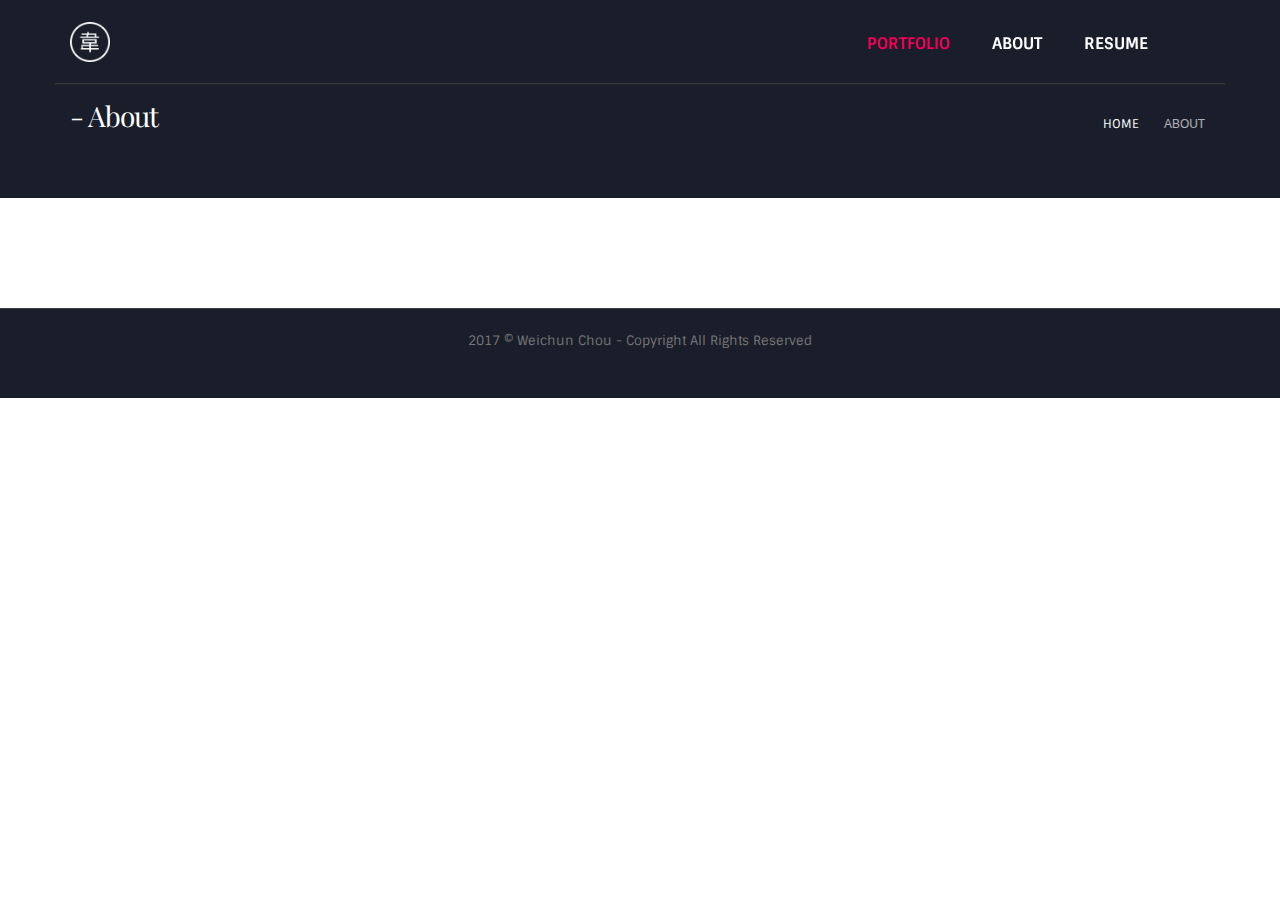
==== commit 02ce95af: "update home and structure" ====
--- a/about.html
+++ b/about.html
@@ -1,189 +1,186 @@
 <!DOCTYPE html>
 <html>
-	<head>
 
-		<!-- Basic -->
-		<meta charset="utf-8">
-		<meta http-equiv="X-UA-Compatible" content="IE=edge">	
+<head>
 
-		<title>Weichun Portfolio</title>	
+    <!-- Basic -->
+    <meta charset="utf-8">
+    <meta http-equiv="X-UA-Compatible" content="IE=edge">
 
-		<meta name="keywords" content="UX Designer, Product Manager, Weichun Chou" />
-		<meta name="description" content="UX Designer, Product Manager, Weichun CHou">
-		<meta name="author" content="Weichun Chou">
+    <title>Weichun Portfolio</title>
 
-		<!-- Favicon -->
-		<link rel="shortcut icon" href="img/favicon/favicon.ico" type="image/x-icon" />
-		<link rel="apple-touch-icon" href="img/favicon/apple-touch-icon.png">
-		<link rel="icon" type="image/png" sizes="32x32" href="img/favicon/favicon-32x32.png">
-		<link rel="icon" type="image/png" sizes="16x16" href="img/favicon/favicon-16x16.png">
-		<link rel="manifest" href="img/favicon/site.webmanifest">
-		<link rel="mask-icon" href="img/favicon/safari-pinned-tab.svg" color="#5bbad5">
-		<meta name="msapplication-TileColor" content="#da532c">
-		<meta name="theme-color" content="#ffffff">
+    <meta name="keywords" content="UX Designer, Product Manager, Weichun Chou" />
+    <meta name="description" content="UX Designer, Product Manager, Weichun CHou">
+    <meta name="author" content="Weichun Chou">
 
-		<!-- Mobile Metas -->
-		<meta name="viewport" content="width=device-width, minimum-scale=1.0, maximum-scale=1.0, user-scalable=no">
+    <!-- Favicon -->
+    <link rel="shortcut icon" href="img/favicon/favicon.ico" type="image/x-icon" />
+    <link rel="apple-touch-icon" href="img/favicon/apple-touch-icon.png">
+    <link rel="icon" type="image/png" sizes="32x32" href="img/favicon/favicon-32x32.png">
+    <link rel="icon" type="image/png" sizes="16x16" href="img/favicon/favicon-16x16.png">
+    <link rel="manifest" href="img/favicon/site.webmanifest">
+    <link rel="mask-icon" href="img/favicon/safari-pinned-tab.svg" color="#5bbad5">
+    <meta name="msapplication-TileColor" content="#da532c">
+    <meta name="theme-color" content="#ffffff">
 
-		<!-- Web Fonts  -->
-		<link href="https://fonts.googleapis.com/css?family=Playfair+Display:400,700%7CSintony:400,700" rel="stylesheet" type="text/css">
+    <!-- Mobile Metas -->
+    <meta name="viewport" content="width=device-width, minimum-scale=1.0, maximum-scale=1.0, user-scalable=no">
 
-		<!-- Vendor CSS -->
-		<link rel="stylesheet" href="vendor/bootstrap/css/bootstrap.min.css">
-		<link rel="stylesheet" href="vendor/font-awesome/css/font-awesome.min.css">
-		<link rel="stylesheet" href="vendor/animate/animate.min.css">
-		<link rel="stylesheet" href="vendor/simple-line-icons/css/simple-line-icons.min.css">
-		<link rel="stylesheet" href="vendor/owl.carousel/assets/owl.carousel.min.css">
-		<link rel="stylesheet" href="vendor/owl.carousel/assets/owl.theme.default.min.css">
-		<link rel="stylesheet" href="vendor/magnific-popup/magnific-popup.min.css">
+    <!-- Web Fonts  -->
+    <link href="https://fonts.googleapis.com/css?family=Playfair+Display:400,700%7CSintony:400,700" rel="stylesheet" type="text/css">
 
-		<!-- Theme CSS -->
-		<link rel="stylesheet" href="css/theme.css">
-		<link rel="stylesheet" href="css/theme-elements.css">
-		<link rel="stylesheet" href="css/theme-blog.css">
+    <!-- Vendor CSS -->
+    <link rel="stylesheet" href="vendor/bootstrap/css/bootstrap.min.css">
+    <link rel="stylesheet" href="https://use.fontawesome.com/releases/v5.5.0/css/all.css" integrity="sha384-B4dIYHKNBt8Bc12p+WXckhzcICo0wtJAoU8YZTY5qE0Id1GSseTk6S+L3BlXeVIU" crossorigin="anonymous">
+    <link rel="stylesheet" href="vendor/animate/animate.min.css">
+    <link rel="stylesheet" href="vendor/simple-line-icons/css/simple-line-icons.min.css">
+    <link rel="stylesheet" href="vendor/owl.carousel/assets/owl.carousel.min.css">
+    <link rel="stylesheet" href="vendor/owl.carousel/assets/owl.theme.default.min.css">
+    <link rel="stylesheet" href="vendor/magnific-popup/magnific-popup.min.css">
 
-		<!-- Current Page CSS -->
-		<link rel="stylesheet" href="vendor/rs-plugin/css/settings.css">
-		<link rel="stylesheet" href="vendor/rs-plugin/css/layers.css">
-		<link rel="stylesheet" href="vendor/rs-plugin/css/navigation.css">
-		<!-- Skin CSS -->
-		<link rel="stylesheet" href="css/skins/skin-business-consulting.css"> 
+    <!-- Theme CSS -->
+    <link rel="stylesheet" href="css/theme.css">
+    <link rel="stylesheet" href="css/theme-elements.css">
+    <link rel="stylesheet" href="css/theme-blog.css">
 
-		<!-- Theme Custom CSS -->
-		<link rel="stylesheet" href="css/custom.css">
+    <!-- Current Page CSS -->
+    <link rel="stylesheet" href="vendor/rs-plugin/css/settings.css">
+    <link rel="stylesheet" href="vendor/rs-plugin/css/layers.css">
+    <link rel="stylesheet" href="vendor/rs-plugin/css/navigation.css">
+    <!-- Skin CSS -->
+    <link rel="stylesheet" href="css/skins/skin-business-consulting.css">
 
-		<!-- Head Libs -->
-		<script src="vendor/modernizr/modernizr.min.js"></script>
+    <!-- Theme Custom CSS -->
+    <link rel="stylesheet" href="css/custom.css">
 
-	</head>
-	<body>
+    <!-- Head Libs -->
+    <script src="vendor/modernizr/modernizr.min.js"></script>
 
-		<div class="body">
-			<header id="header" class="header-narrow header-semi-transparent header-transparent-sticky-deactive custom-header-transparent-bottom-border header-flex" data-plugin-options="{'stickyEnabled': true, 'stickyEnableOnBoxed': true, 'stickyEnableOnMobile': true, 'stickyStartAt': 1, 'stickySetTop': '1'}">
-				<div class="header-body">
-					<div class="header-container container">
-						<div class="header-row">
-							<div class="header-column">
-								<div class="header-logo">
-									<a href="index.html">
-										<img alt="Weichun" width="40" height="40" src="img/logo-circle-white.png">
-									</a>
-								</div>
-							</div>
-							<div class="header-column">
-								<div class="header-row">
-									<div class="header-nav header-nav-dark-dropdown">
-										<button class="btn header-btn-collapse-nav" data-toggle="collapse" data-target=".header-nav-main">
-											<i class="fa fa-bars"></i>
-										</button>
-										<div class="header-nav-main header-nav-main-square custom-header-nav-main-effect-1 collapse">
-											<nav>
-												<ul class="nav nav-pills" id="mainNav">
-													<li>
-														<a href="index.html">
-															Home
-														</a>
-													</li>
-													<li class="active">
-														<a href="about.html">
-															About
-														</a>
-													</li>
-													<li>
-														<a href="projects.html">
-															Portfolio
-														</a>
-													</li>
-													<li>
-														<a href="resume.html">
-															Resume
-														</a>
-													</li>
-													<li>
-														<a href="#">
-															LinkedIn
-														</a>
-													</li>
-												</ul>
-											</nav>
-										</div>
-									</div>
-								</div>
-							</div>
-						</div>
-					</div>
-				</div>
-			</header>
-			<div role="main" class="main">
-				
-				<section class="page-header page-header-color page-header-quaternary page-header-more-padding custom-page-header">
-					<div class="container">
-						<div class="row">
-							<div class="col-md-12">
-								<h1>- About</h1>
-								<ul class="breadcrumb breadcrumb-valign-mid">
-									<li><a href="demo-business-consulting.html">Home</a></li>
-									<li class="active">About</li>
-								</ul>
-							</div>
-						</div>
-					</div>
-				</section>
+</head>
 
-				<div class="container">
-					<div class="row pt-xs pb-xl mb-md">
-					</div>
-				</div>
-			</div> 
+<body>
 
-			<footer id="footer">
-				<div class="container">
-					<div class="row">
-						<div class="col-md-12 center">
-							<p>2017 © Weichun Chou - Copyright All Rights Reserved</p>
-						</div>
-					</div>
-				</div>
-			</footer>
+    <div class="body">
+        <header id="header" class="header-narrow header-semi-transparent header-transparent-sticky-deactive custom-header-transparent-bottom-border header-flex" data-plugin-options="{'stickyEnabled': true, 'stickyEnableOnBoxed': true, 'stickyEnableOnMobile': true, 'stickyStartAt': 1, 'stickySetTop': '1'}">
+            <div class="header-body">
+                <div class="header-container container">
+                    <div class="header-row">
+                        <div class="header-column">
+                            <div class="header-logo">
+                                <a href="index.html">
+                                    <img alt="Weichun" width="40" height="40" src="img/logo-circle-white.png">
+                                </a>
+                            </div>
+                        </div>
+                        <div class="header-column">
+                            <div class="header-row">
+                                <div class="header-nav header-nav-dark-dropdown">
+                                    <button class="btn header-btn-collapse-nav" data-toggle="collapse" data-target=".header-nav-main">
+													<i class="fa fa-bars"></i>
+												</button>
+                                    <div class="header-nav-main header-nav-main-square custom-header-nav-main-effect-1 collapse">
+                                        <nav>
+                                            <ul class="nav nav-pills" id="mainNav">
+                                                <li class="active">
+                                                    <a href="index.html">
+																	Portfolio
+																</a>
+                                                </li>
+                                                <li>
+                                                    <a href="about.html">
+																	About
+																</a>
+                                                </li>
+                                                <li>
+                                                    <a href="files/weichun_chou_resume.pdf" target="_blank">
+																	Resume
+																</a>
+                                                </li>
+                                                <li>
+                                                    <a href="https://www.linkedin.com/in/wei-chun-chou/" target="_blank" alt="linkedIn">
+                                                        <i class="fab fa-linkedin"></i>
+                                                    </a>
+                                                </li>
+                                            </ul>
+                                        </nav>
+                                    </div>
+                                </div>
+                            </div>
+                        </div>
+                    </div>
+                </div>
+            </div>
+        </header>
+        <div role="main" class="main">
 
-		</div>
+            <section class="page-header page-header-color page-header-quaternary page-header-more-padding custom-page-header">
+                <div class="container">
+                    <div class="row">
+                        <div class="col-md-12">
+                            <h1>- About</h1>
+                            <ul class="breadcrumb breadcrumb-valign-mid">
+                                <li><a href="demo-business-consulting.html">Home</a></li>
+                                <li class="active">About</li>
+                            </ul>
+                        </div>
+                    </div>
+                </div>
+            </section>
 
-		<!-- Vendor -->
-		<script src="vendor/jquery/jquery.min.js"></script>
-		<script src="vendor/jquery.appear/jquery.appear.min.js"></script>
-		<script src="vendor/jquery.easing/jquery.easing.min.js"></script>
-		<script src="vendor/jquery-cookie/jquery-cookie.min.js"></script>
-		<script src="vendor/bootstrap/js/bootstrap.min.js"></script>
-		<script src="vendor/common/common.min.js"></script>
-		<script src="vendor/jquery.validation/jquery.validation.min.js"></script>
-		<script src="vendor/jquery.easy-pie-chart/jquery.easy-pie-chart.min.js"></script>
-		<script src="vendor/jquery.gmap/jquery.gmap.min.js"></script>
-		<script src="vendor/jquery.lazyload/jquery.lazyload.min.js"></script>
-		<script src="vendor/isotope/jquery.isotope.min.js"></script>
-		<script src="vendor/owl.carousel/owl.carousel.min.js"></script>
-		<script src="vendor/magnific-popup/jquery.magnific-popup.min.js"></script>
-		<script src="vendor/vide/vide.min.js"></script>
-		
-		<!-- Theme Base, Components and Settings -->
-		<script src="js/theme.js"></script>
-		
-		<!-- Current Page Vendor and Views -->
-		<script src="vendor/rs-plugin/js/jquery.themepunch.tools.min.js"></script>
-		<script src="vendor/rs-plugin/js/jquery.themepunch.revolution.min.js"></script>
+            <div class="container">
+                <div class="row pt-xs pb-xl mb-md">
+                </div>
+            </div>
+        </div>
 
-		<!-- Demo -->
-		<script src="js/demos/demo-business-consulting.js"></script>
-		
-		<!-- Theme Custom -->
-		<script src="js/custom.js"></script>
-		
-		<!-- Theme Initialization Files -->
-		<script src="js/theme.init.js"></script>
+        <footer id="footer">
+            <div class="container">
+                <div class="row">
+                    <div class="col-md-12 center">
+                        <p>2017 © Weichun Chou - Copyright All Rights Reserved</p>
+                    </div>
+                </div>
+            </div>
+        </footer>
+
+    </div>
+
+    <!-- Vendor -->
+    <script src="vendor/jquery/jquery.min.js"></script>
+    <script src="vendor/jquery.appear/jquery.appear.min.js"></script>
+    <script src="vendor/jquery.easing/jquery.easing.min.js"></script>
+    <script src="vendor/jquery-cookie/jquery-cookie.min.js"></script>
+    <script src="vendor/bootstrap/js/bootstrap.min.js"></script>
+    <script src="vendor/common/common.min.js"></script>
+    <script src="vendor/jquery.validation/jquery.validation.min.js"></script>
+    <script src="vendor/jquery.easy-pie-chart/jquery.easy-pie-chart.min.js"></script>
+    <script src="vendor/jquery.gmap/jquery.gmap.min.js"></script>
+    <script src="vendor/jquery.lazyload/jquery.lazyload.min.js"></script>
+    <script src="vendor/isotope/jquery.isotope.min.js"></script>
+    <script src="vendor/owl.carousel/owl.carousel.min.js"></script>
+    <script src="vendor/magnific-popup/jquery.magnific-popup.min.js"></script>
+    <script src="vendor/vide/vide.min.js"></script>
+
+    <!-- Theme Base, Components and Settings -->
+    <script src="js/theme.js"></script>
+
+    <!-- Current Page Vendor and Views -->
+    <script src="vendor/rs-plugin/js/jquery.themepunch.tools.min.js"></script>
+    <script src="vendor/rs-plugin/js/jquery.themepunch.revolution.min.js"></script>
+
+    <!-- Demo -->
+    <script src="js/demos/demo-business-consulting.js"></script>
+
+    <!-- Theme Custom -->
+    <script src="js/custom.js"></script>
+
+    <!-- Theme Initialization Files -->
+    <script src="js/theme.init.js"></script>
 
 
 
 
-		<!-- Google Analytics: Change UA-XXXXX-X to be your site's ID. Go to http://www.google.com/analytics/ for more information.
+    <!-- Google Analytics: Change UA-XXXXX-X to be your site's ID. Go to http://www.google.com/analytics/ for more information.
 		<script>
 			(function(i,s,o,g,r,a,m){i['GoogleAnalyticsObject']=r;i[r]=i[r]||function(){
 			(i[r].q=i[r].q||[]).push(arguments)},i[r].l=1*new Date();a=s.createElement(o),
@@ -196,5 +193,6 @@
 		 -->
 
 
-	</body>
-</html>
+</body>
+
+</html>--- a/css/theme.css
+++ b/css/theme.css
@@ -3,4079 +3,4095 @@
 Written by: 	Okler Themes - (http://www.okler.net)
 Theme Version:	5.7.2
 */
+
 html {
-	direction: ltr;
-	overflow-x: hidden;
-	box-shadow: none !important;
+    direction: ltr;
+    overflow-x: hidden;
+    box-shadow: none !important;
 }
 
 body {
-	background-color: #FFF;
-	color: #777;
-	font-family: "Open Sans", Arial, sans-serif;
-	font-size: 14px;
-	line-height: 22px;
-	margin: 0;
+    background-color: #FFF;
+    color: #777;
+    font-family: "Open Sans", Arial, sans-serif;
+    font-size: 14px;
+    line-height: 22px;
+    margin: 0;
 }
 
 body a {
-	outline: none !important;
+    outline: none !important;
 }
 
 li {
-	line-height: 24px;
-}
+    line-height: 24px;
+}
+
 
 /* Responsive */
+
 @media (max-width: 479px) {
-	body {
-		font-size: 13px;
-	}
-}
+    body {
+        font-size: 13px;
+    }
+}
+
+
 /* Header */
+
 #header {
-	position: relative;
-	z-index: 100;
+    position: relative;
+    z-index: 100;
 }
 
 #header .header-body {
-	background: #FFF;
-	border-top: 3px solid #EDEDED;
-	border-bottom: 1px solid transparent;
-	padding: 8px 0;
-	-webkit-transition: min-height 0.3s ease;
-	-moz-transition: min-height 0.3s ease;
-	transition: min-height 0.3s ease;
-	width: 100%;
-	z-index: 1001;
-	min-height: 125px;
+    background: #FFF;
+    border-top: 3px solid #EDEDED;
+    border-bottom: 1px solid transparent;
+    padding: 8px 0;
+    -webkit-transition: min-height 0.3s ease;
+    -moz-transition: min-height 0.3s ease;
+    transition: min-height 0.3s ease;
+    width: 100%;
+    z-index: 1001;
+    min-height: 125px;
+}
+
+@media (max-width: 991px) {
+    #header .header-body {
+        padding: 8px 0 0 0;
+    }
 }
 
 #header.header-no-min-height .header-body {
-	min-height: 0 !important;
+    min-height: 0 !important;
 }
 
 #header .container {
-	position: relative;
+    position: relative;
 }
 
 #header .header-container {
-	position: relative;
-	display: table;
+    position: relative;
+    display: table;
 }
 
 #header .header-top {
-	background-color: #f4f4f4;
-	border-bottom: 1px solid #ededed;
-	margin-top: -13px;
-	padding: 8px 0;
-	position: relative;
-	z-index: 4;
+    background-color: #f4f4f4;
+    border-bottom: 1px solid #ededed;
+    margin-top: -13px;
+    padding: 8px 0;
+    position: relative;
+    z-index: 4;
 }
 
 #header .header-top::after {
-	clear: both;
-	content: "";
-	display: table;
+    clear: both;
+    content: "";
+    display: table;
 }
 
 #header .header-top p {
-	font-size: 0.9em;
-	margin: 0;
-	padding: 0;
-	line-height: 37px;
-	float: left;
-}
-
-#header .header-top p .fa, #header .header-top p .icons {
-	position: relative;
-	top: 1px;
+    font-size: 0.9em;
+    margin: 0;
+    padding: 0;
+    line-height: 37px;
+    float: left;
+}
+
+#header .header-top p .fa,
+#header .header-top p .icons {
+    position: relative;
+    top: 1px;
 }
 
 #header .header-top .header-search {
-	float: right;
-	margin-top: 2px;
-	margin-left: 10px;
-	margin-right: 0;
+    float: right;
+    margin-top: 2px;
+    margin-left: 10px;
+    margin-right: 0;
 }
 
 #header .header-top .header-nav-top {
-	float: left;
-	margin-top: 0;
-	margin-left: 0;
-	margin-right: 10px;
+    float: left;
+    margin-top: 0;
+    margin-left: 0;
+    margin-right: 10px;
 }
 
 #header .header-top .header-social-icons {
-	margin-top: 3px;
+    margin-top: 3px;
 }
 
 #header .header-top.header-top-colored {
-	margin-top: -13px;
-	border-top: 5px solid #CCC;
-	border-bottom: 0;
-	color: #FFF;
-}
-
-#header .header-top.header-top-colored p, #header .header-top.header-top-colored a, #header .header-top.header-top-colored span {
-	color: #FFF;
+    margin-top: -13px;
+    border-top: 5px solid #CCC;
+    border-bottom: 0;
+    color: #FFF;
+}
+
+#header .header-top.header-top-colored p,
+#header .header-top.header-top-colored a,
+#header .header-top.header-top-colored span {
+    color: #FFF;
 }
 
 #header .header-top.header-top-colored .form-control {
-	border: 0;
+    border: 0;
 }
 
 #header .header-top.header-top-style-2 {
-	background: #f6f6f6;
-	margin-top: -16px;
+    background: #f6f6f6;
+    margin-top: -16px;
 }
 
 #header .header-top.header-top-style-3 {
-	margin-top: -16px;
-	margin-bottom: 10px;
+    margin-top: -16px;
+    margin-bottom: 10px;
 }
 
 #header .header-top.header-top-style-4 {
-	background: #E4E6ED;
-	margin-top: -16px;
-	margin-bottom: 10px;
-	border-bottom: 0;
+    background: #E4E6ED;
+    margin-top: -16px;
+    margin-bottom: 10px;
+    border-bottom: 0;
 }
 
 #header .header-row {
-	display: table-row;
-	clear: both;
+    display: table-row;
+    clear: both;
 }
 
 #header .header-column {
-	display: table-cell;
-	vertical-align: middle;
+    display: table-cell;
+    vertical-align: middle;
 }
 
 #header .header-column .row {
-	margin: 0;
+    margin: 0;
 }
 
 #header .header-column .header-row {
-	display: block;
-	clear: right;
+    display: block;
+    clear: right;
 }
 
 #header .header-column .header-extra-info {
-	list-style: outside none none;
-	margin: 24px 0 0;
-	padding: 0;
-	float: right;
+    list-style: outside none none;
+    margin: 24px 0 0;
+    padding: 0;
+    float: right;
 }
 
 #header .header-column .header-extra-info li {
-	display: inline-block;
-	margin-left: 25px;
+    display: inline-block;
+    margin-left: 25px;
 }
 
 #header .header-column .header-extra-info li .feature-box small {
-	position: relative;
-	top: -4px;
+    position: relative;
+    top: -4px;
 }
 
 #header .header-column.header-column-valign-top {
-	vertical-align: top;
+    vertical-align: top;
 }
 
 #header .header-column.header-column-valign-bottom {
-	vertical-align: bottom;
+    vertical-align: bottom;
 }
 
 #header .header-column.header-column-center {
-	text-align: center;
+    text-align: center;
 }
 
 #header .header-column.header-column-center .header-logo {
-	width: 100% !important;
-	padding: 9px 0;
+    width: 100% !important;
+    padding: 9px 0;
 }
 
 #header .header-logo {
-	float: left;
-	position: relative;
+    float: left;
+    position: relative;
 }
 
 #header .header-logo img {
-	-webkit-transition: all 0.3s ease;
-	-moz-transition: all 0.3s ease;
-	transition: all 0.3s ease;
-	position: relative;
-	margin: 15px 15px 15px 0;
-	top: 0;
+    -webkit-transition: all 0.3s ease;
+    -moz-transition: all 0.3s ease;
+    transition: all 0.3s ease;
+    position: relative;
+    margin: 15px 15px 15px 0;
+    top: 0;
 }
 
 #header .header-nav-top {
-	float: right;
-	margin-top: 10px;
-	margin-left: 10px;
-}
-
-#header .header-nav-top .nav > li > a, #header .header-nav-top .nav > li > span {
-	color: #999;
-	font-size: 0.9em;
-	padding: 6px 10px;
-	display: inline-block;
-}
-
-#header .header-nav-top .nav > li > a .fa, #header .header-nav-top .nav > li > a .icons, #header .header-nav-top .nav > li > span .fa, #header .header-nav-top .nav > li > span .icons {
-	margin-right: 3px;
-	position: relative;
-	top: 1px;
-}
-
-#header .header-nav-top .nav > li > a:hover, #header .header-nav-top .nav > li > a a:focus {
-	background: #EEE;
-}
-
-#header .header-nav-top .nav > li.open > .dropdown-menu-toggle {
-	border-radius: 4px 4px 0 0;
+    float: right;
+    margin-top: 10px;
+    margin-left: 10px;
+}
+
+#header .header-nav-top .nav>li>a,
+#header .header-nav-top .nav>li>span {
+    color: #999;
+    font-size: 0.9em;
+    padding: 6px 10px;
+    display: inline-block;
+}
+
+#header .header-nav-top .nav>li>a .fa,
+#header .header-nav-top .nav>li>a .icons,
+#header .header-nav-top .nav>li>span .fa,
+#header .header-nav-top .nav>li>span .icons {
+    margin-right: 3px;
+    position: relative;
+    top: 1px;
+}
+
+#header .header-nav-top .nav>li>a:hover,
+#header .header-nav-top .nav>li>a a:focus {
+    background: #EEE;
+}
+
+#header .header-nav-top .nav>li.open>.dropdown-menu-toggle {
+    border-radius: 4px 4px 0 0;
 }
 
 #header .header-nav-top .dropdown-menu {
-	border-color: #EEE;
-	margin-top: -2px;
-	border-radius: 4px 0 4px 4px;
-	padding: 0;
+    border-color: #EEE;
+    margin-top: -2px;
+    border-radius: 4px 0 4px 4px;
+    padding: 0;
 }
 
 #header .header-nav-top .dropdown-menu a {
-	color: #999;
-	padding: 6px 12px;
-	font-size: 0.9em;
+    color: #999;
+    padding: 6px 12px;
+    font-size: 0.9em;
 }
 
 #header .header-nav-top .flag {
-	margin-right: 2px;
+    margin-right: 2px;
 }
 
 #header .header-search {
-	float: right;
-	margin-top: 10px;
-	margin-left: 10px;
+    float: right;
+    margin-top: 10px;
+    margin-left: 10px;
 }
 
 #header .header-search .form-control {
-	border-radius: 20px;
-	font-size: 0.9em;
-	height: 34px;
-	margin: 0;
-	padding: 6px 12px;
-	-webkit-transition: width 0.3s ease;
-	-moz-transition: width 0.3s ease;
-	transition: width 0.3s ease;
-	-webkit-transform: translate3d(0, 0, 0);
-	-webkit-backface-visibility: hidden;
-	-webkit-perspective: 1000px;
-	perspective: 1000px;
-	width: 170px;
+    border-radius: 20px;
+    font-size: 0.9em;
+    height: 34px;
+    margin: 0;
+    padding: 6px 12px;
+    -webkit-transition: width 0.3s ease;
+    -moz-transition: width 0.3s ease;
+    transition: width 0.3s ease;
+    -webkit-transform: translate3d(0, 0, 0);
+    -webkit-backface-visibility: hidden;
+    -webkit-perspective: 1000px;
+    perspective: 1000px;
+    width: 170px;
 }
 
 #header .header-search .btn-default {
-	background: transparent;
-	border: 0 none;
-	color: #CCC;
-	position: absolute;
-	right: 0;
-	top: 0;
-	z-index: 3;
+    background: transparent;
+    border: 0 none;
+    color: #CCC;
+    position: absolute;
+    right: 0;
+    top: 0;
+    z-index: 3;
 }
 
 #header .header-search .btn-default:hover {
-	color: #000;
+    color: #000;
 }
 
 #header .header-social-icons {
-	float: right;
-	margin: 15px 0 0 10px;
+    float: right;
+    margin: 15px 0 0 10px;
 }
 
 #header .header-btn-collapse-nav {
-	background: #CCC;
-	color: #FFF;
-	display: none;
-	float: right;
-	margin: 12px 0 8px 15px;
+    background: #CCC;
+    color: #FFF;
+    display: none;
+    float: right;
+    margin: 12px 0 8px 15px;
 }
 
 #header.header-narrow .header-body {
-	min-height: 0;
+    min-height: 0;
 }
 
 #header.header-narrow .header-logo img {
-	margin: 12px 12px 12px 0;
+    margin: 12px 12px 12px 0;
 }
 
 #header.header-narrow .header-nav-main {
-	margin-bottom: 0;
+    margin-bottom: 0;
 }
 
 #header.header-no-border-bottom .header-body {
-	padding-bottom: 0 !important;
-	border-bottom: 0 !important;
+    padding-bottom: 0 !important;
+    border-bottom: 0 !important;
 }
 
 html:not(.boxed) #header.header-full-width .header-container {
-	width: 100%;
+    width: 100%;
 }
 
 html #header.header-transparent {
-	min-height: 0 !important;
-	width: 100%;
-	position: absolute;
+    min-height: 0 !important;
+    width: 100%;
+    position: absolute;
 }
 
 html #header.header-transparent .header-body {
-	position: relative;
-	top: 0;
-	background: transparent;
-	border-top: 0;
-	border-bottom: 0;
-	box-shadow: none;
+    position: relative;
+    top: 0;
+    background: transparent;
+    border-top: 0;
+    border-bottom: 0;
+    box-shadow: none;
 }
 
 html #header.header-transparent .header-body:before {
-	content: "";
-	position: absolute;
-	width: 100%;
-	height: 100%;
-	left: 0;
-	right: 0;
-	top: 0;
-	bottom: 0;
-	background: #FFF;
-	opacity: 0;
-	border-bottom: 1px solid #f1f1f1;
-	-webkit-transition: opacity 0.3s ease;
-	-moz-transition: opacity 0.3s ease;
-	transition: opacity 0.3s ease;
-	-webkit-transform: translate3d(0, 0, 0);
-	-webkit-backface-visibility: hidden;
-	-webkit-perspective: 1000px;
-	perspective: 1000px;
+    content: "";
+    position: absolute;
+    width: 100%;
+    height: 100%;
+    left: 0;
+    right: 0;
+    top: 0;
+    bottom: 0;
+    background: #FFF;
+    opacity: 0;
+    border-bottom: 1px solid #f1f1f1;
+    -webkit-transition: opacity 0.3s ease;
+    -moz-transition: opacity 0.3s ease;
+    transition: opacity 0.3s ease;
+    -webkit-transform: translate3d(0, 0, 0);
+    -webkit-backface-visibility: hidden;
+    -webkit-perspective: 1000px;
+    perspective: 1000px;
 }
 
 html.sticky-header-enabled #header.header-transparent .header-body {
-	position: fixed;
+    position: fixed;
 }
 
 html.sticky-header-active #header.header-transparent .header-body {
-	border-bottom: 0;
-	box-shadow: none;
+    border-bottom: 0;
+    box-shadow: none;
 }
 
 html.sticky-header-active #header.header-transparent .header-body:before {
-	opacity: 1;
+    opacity: 1;
 }
 
 @media (max-width: 991px) {
-	html.sticky-header-active #header.has-nav-bar .header-logo img {
-		top: 86px;
-		padding: 5px 8px;
-		z-index: 1;
-	}
-}
-
-html #header.header-semi-transparent, html #header.header-semi-transparent-light {
-	min-height: 0 !important;
-	width: 100%;
-	position: absolute;
-}
-
-html #header.header-semi-transparent .header-body, html #header.header-semi-transparent-light .header-body {
-	position: relative;
-	top: 0;
-	background: transparent;
-	border-top: 0;
-	border-bottom: 0;
-	box-shadow: none;
-}
-
-html #header.header-semi-transparent .header-body:before, html #header.header-semi-transparent-light .header-body:before {
-	content: "";
-	position: absolute;
-	width: 100%;
-	height: 100%;
-	left: 0;
-	right: 0;
-	top: 0;
-	bottom: 0;
-	background: #000;
-	border-bottom: 0;
-	opacity: 0.3;
-	-webkit-transition: opacity 0.3s ease;
-	-moz-transition: opacity 0.3s ease;
-	transition: opacity 0.3s ease;
-	-webkit-transform: translate3d(0, 0, 0);
-	-webkit-backface-visibility: hidden;
-	-webkit-perspective: 1000px;
-	perspective: 1000px;
+    html.sticky-header-active #header.has-nav-bar .header-logo img {
+        top: 86px;
+        padding: 5px 8px;
+        z-index: 1;
+    }
+}
+
+html #header.header-semi-transparent,
+html #header.header-semi-transparent-light {
+    min-height: 0 !important;
+    width: 100%;
+    position: absolute;
+}
+
+html #header.header-semi-transparent .header-body,
+html #header.header-semi-transparent-light .header-body {
+    position: relative;
+    top: 0;
+    background: transparent;
+    border-top: 0;
+    border-bottom: 0;
+    box-shadow: none;
+}
+
+html #header.header-semi-transparent .header-body:before,
+html #header.header-semi-transparent-light .header-body:before {
+    content: "";
+    position: absolute;
+    width: 100%;
+    height: 100%;
+    left: 0;
+    right: 0;
+    top: 0;
+    bottom: 0;
+    background: #000;
+    border-bottom: 0;
+    opacity: 0.3;
+    -webkit-transition: opacity 0.3s ease;
+    -moz-transition: opacity 0.3s ease;
+    transition: opacity 0.3s ease;
+    -webkit-transform: translate3d(0, 0, 0);
+    -webkit-backface-visibility: hidden;
+    -webkit-perspective: 1000px;
+    perspective: 1000px;
 }
 
 html.sticky-header-enabled #header.header-semi-transparent .header-body {
-	position: fixed;
+    position: fixed;
 }
 
 html.sticky-header-active #header.header-semi-transparent .header-body {
-	border-bottom: 0;
-	box-shadow: none;
+    border-bottom: 0;
+    box-shadow: none;
 }
 
 html.sticky-header-active #header.header-semi-transparent .header-body:before {
-	opacity: 1;
+    opacity: 1;
 }
 
 html #header.header-semi-transparent-light .header-body:before {
-	opacity: 0.1;
-	background: #FFF;
+    opacity: 0.1;
+    background: #FFF;
 }
 
 html.sticky-header-enabled #header.header-semi-transparent-light .header-body {
-	position: fixed;
+    position: fixed;
 }
 
 html.sticky-header-active #header.header-semi-transparent-light .header-body {
-	border-bottom: 0;
-	box-shadow: none;
+    border-bottom: 0;
+    box-shadow: none;
 }
 
 html.sticky-header-active #header.header-semi-transparent-light .header-body:before {
-	border-bottom: 1px solid #f1f1f1;
-	opacity: 0.9;
+    border-bottom: 1px solid #f1f1f1;
+    opacity: 0.9;
 }
 
 html #header.header-transparent-bottom-border .header-body {
-	border-bottom: 1px solid rgba(255, 255, 255, 0.2);
+    border-bottom: 1px solid rgba(255, 255, 255, 0.2);
 }
 
 html.sticky-header-active #header .header-body {
-	position: fixed;
-	border-bottom-color: #e9e9e9;
-	box-shadow: 0 0 3px rgba(0, 0, 0, 0.1);
+    position: fixed;
+    border-bottom-color: #e9e9e9;
+    box-shadow: 0 0 3px rgba(0, 0, 0, 0.1);
 }
 
 html:not(.sticky-header-active) #header.header-transparent-sticky-deactive .header-body:before {
-	background: transparent !important;
-}
+    background: transparent !important;
+}
+
 
 /* Header Nav Main */
+
 @media (min-width: 992px) {
-	#header .header-nav-main {
-		float: right;
-		margin: 12px 0 0;
-		min-height: 45px;
-	}
-
-	#header .header-nav-main nav > ul > li > a {
-		display: inline-block;
-		border-radius: 4px;
-		font-size: 12px;
-		font-style: normal;
-		font-weight: 700;
-		line-height: 20px;
-		padding: 10px 13px;
-		text-transform: uppercase;
-	}
-
-	#header .header-nav-main nav > ul > li > a.dropdown-toggle .fa-caret-down {
-		display: none;
-	}
-
-	#header .header-nav-main nav > ul > li > a.dropdown-toggle:after {
-		border-color: #CCC transparent transparent transparent;
-		border-style: solid;
-		border-width: 4px;
-		content: " ";
-		float: right;
-		margin-top: 7px;
-		margin-left: 4px;
-	}
-
-	#header .header-nav-main nav > ul > li.open > a, #header .header-nav-main nav > ul > li:hover > a {
-		background: #CCC;
-		color: #FFF;
-	}
-
-	#header .header-nav-main nav > ul > li.dropdown .dropdown-menu {
-		top: -10000px;
-		display: block;
-		opacity: 0;
-		left: auto;
-		border-radius: 0 4px 4px;
-		border: 0;
-		border-top: 3px solid #CCC;
-		box-shadow: 0 20px 45px rgba(0, 0, 0, 0.08);
-		margin: -3px 0 0 0;
-		min-width: 200px;
-		padding: 5px;
-		text-align: left;
-	}
-
-	#header .header-nav-main nav > ul > li.dropdown .dropdown-menu li a {
-		border-bottom: 1px solid #f4f4f4;
-		color: #777;
-		font-size: 0.9em;
-		font-weight: 400;
-		padding: 8px 20px 8px 8px;
-		position: relative;
-		text-transform: none;
-	}
-
-	#header .header-nav-main nav > ul > li.dropdown .dropdown-menu li.dropdown-submenu {
-		position: relative;
-	}
-
-	#header .header-nav-main nav > ul > li.dropdown .dropdown-menu li.dropdown-submenu > a .fa-caret-down {
-		display: none;
-	}
-
-	#header .header-nav-main nav > ul > li.dropdown .dropdown-menu li.dropdown-submenu > a:after {
-		border-color: transparent transparent transparent #CCC;
-		border-style: solid;
-		border-width: 4px 0 4px 4px;
-		content: " ";
-		position: absolute;
-		top: 50%;
-		right: 10px;
-		-webkit-transform: translateY(-50%);
-		-moz-transform: translateY(-50%);
-		-ms-transform: translateY(-50%);
-		-o-transform: translateY(-50%);
-		transform: translateY(-50%);
-	}
-
-	#header .header-nav-main nav > ul > li.dropdown .dropdown-menu li.dropdown-submenu > .dropdown-menu {
-		left: 100%;
-		display: block;
-		margin-top: -8px;
-		margin-left: -1px;
-		border-radius: 4px;
-		opacity: 0;
-	}
-
-	#header .header-nav-main nav > ul > li.dropdown .dropdown-menu li.dropdown-submenu:hover > .dropdown-menu {
-		top: 0;
-		opacity: 1;
-	}
-
-	#header .header-nav-main nav > ul > li.dropdown .dropdown-menu li:last-child a {
-		border-bottom: 0;
-	}
-
-	#header .header-nav-main nav > ul > li.dropdown.open > a, #header .header-nav-main nav > ul > li.dropdown:hover > a {
-		padding-bottom: 15px;
-	}
-
-	#header .header-nav-main nav > ul > li.dropdown.open > .dropdown-menu, #header .header-nav-main nav > ul > li.dropdown:hover > .dropdown-menu {
-		top: auto;
-		display: block;
-		opacity: 1;
-	}
-
-	#header .header-nav-main nav > ul > li.dropdown-mega {
-		position: static;
-	}
-
-	#header .header-nav-main nav > ul > li.dropdown-mega > .dropdown-menu {
-		border-radius: 4px;
-		left: 15px;
-		right: 15px;
-		width: auto;
-	}
-
-	#header .header-nav-main nav > ul > li.dropdown-mega .dropdown-mega-content {
-		padding: 20px 30px;
-	}
-
-	#header .header-nav-main nav > ul > li.dropdown-mega .dropdown-mega-sub-title {
-		color: #333333;
-		display: block;
-		font-size: 1em;
-		font-weight: 600;
-		margin-top: 20px;
-		padding-bottom: 5px;
-		text-transform: uppercase;
-	}
-
-	#header .header-nav-main nav > ul > li.dropdown-mega .dropdown-mega-sub-title:first-child {
-		margin-top: 0;
-	}
-
-	#header .header-nav-main nav > ul > li.dropdown-mega .dropdown-mega-sub-nav {
-		list-style: none;
-		padding: 0;
-		margin: 0;
-	}
-
-	#header .header-nav-main nav > ul > li.dropdown-mega .dropdown-mega-sub-nav > li > a {
-		border: 0 none;
-		border-radius: 4px;
-		color: #777;
-		display: block;
-		font-size: 0.9em;
-		font-weight: normal;
-		margin: 0 0 0 -8px;
-		padding: 3px 8px;
-		text-shadow: none;
-		text-transform: none;
-		text-decoration: none;
-	}
-
-	#header .header-nav-main nav > ul > li.dropdown-mega .dropdown-mega-sub-nav > li:hover > a {
-		background: #f4f4f4;
-	}
-
-	#header .header-nav-main.header-nav-main-no-arrows nav > ul > li a.dropdown-toggle {
-		padding-left: 16px !important;
-		padding-right: 16px !important;
-	}
-
-	#header .header-nav-main.header-nav-main-no-arrows nav > ul > li a.dropdown-toggle:after {
-		display: none;
-	}
-
-	#header .header-nav-main.header-nav-main-square {
-		margin-bottom: -9px;
-	}
-
-	#header .header-nav-main.header-nav-main-square nav > ul > li > a {
-		border-radius: 0;
-	}
-
-	#header .header-nav-main.header-nav-main-square nav > ul > li.dropdown .dropdown-menu {
-		margin-top: -1px;
-		border-radius: 0;
-	}
-
-	#header .header-nav-main.header-nav-main-square nav > ul > li.dropdown .dropdown-menu li.dropdown-submenu > .dropdown-menu {
-		border-radius: 0;
-	}
-
-	#header .header-nav-main.header-nav-main-square nav > ul > li.dropdown-mega > .dropdown-menu {
-		border-radius: 0;
-	}
-
-	#header .header-nav-main.header-nav-main-square nav > ul > li.dropdown-mega .dropdown-mega-sub-nav > li > a {
-		border-radius: 0;
-	}
-
-	#header .header-nav-main a > .thumb-info-preview {
-		position: absolute;
-		display: block;
-		left: 100%;
-		opacity: 0;
-		border: 0;
-		padding-left: 10px;
-		background: transparent;
-		overflow: visible;
-		margin-top: 15px;
-		top: -10000px;
-		-webkit-transition: -webkit-transform 0.2s ease-out, opacity 0.2s ease-out;
-		-moz-transition: -moz-transform 0.2s ease-out, opacity 0.2s ease-out;
-		transition: transform 0.2s ease-out, opacity 0.2s ease-out;
-		transform: translate3d(-20px, 0, 0);
-	}
-
-	#header .header-nav-main a > .thumb-info-preview .thumb-info-wrapper {
-		background: #FFF;
-		display: block;
-		border-radius: 4px;
-		border: 0;
-		box-shadow: 0 20px 45px rgba(0, 0, 0, 0.08);
-		margin: 0;
-		padding: 4px;
-		text-align: left;
-		width: 190px;
-	}
-
-	#header .header-nav-main a > .thumb-info-preview .thumb-info-image {
-		transition: all 6s linear 0s;
-		width: 182px;
-		height: 136px;
-		min-height: 0;
-	}
-
-	#header .header-nav-main a:hover > .thumb-info-preview {
-		transform: translate3d(0, 0, 0);
-		top: 0;
-		opacity: 1;
-		margin-top: -5px;
-	}
-
-	#header .header-nav-main .dropdown-reverse a > .thumb-info-preview {
-		transform: translate3d(20px, 0, 0);
-		right: 100%;
-		left: auto;
-		padding-left: 0;
-		margin-right: 10px;
-	}
-
-	#header .header-nav-main .dropdown-reverse a:hover > .thumb-info-preview {
-		transform: translate3d(0, 0, 0);
-	}
-
-	#header .header-nav {
-		display: block !important;
-	}
-
-	#header .header-nav.header-nav-stripe nav > ul > li > a, #header .header-nav.header-nav-stripe nav > ul > li:hover > a {
-		background: transparent;
-		padding: 35px 13px;
-		margin: 0;
-	}
-
-	#header .header-nav.header-nav-stripe nav > ul > li > a {
-		color: #444;
-	}
-
-	#header .header-nav.header-nav-stripe nav > ul > li > a.dropdown-toggle:after {
-		border-color: #444 transparent transparent transparent;
-	}
-
-	#header .header-nav.header-nav-stripe nav > ul > li:hover > a {
-		color: #FFF;
-	}
-
-	#header .header-nav.header-nav-top-line nav > ul > li > a, #header .header-nav.header-nav-top-line nav > ul > li:hover > a {
-		background: transparent;
-		color: #444;
-		padding: 35px 13px;
-		margin: 0;
-	}
-
-	#header .header-nav.header-nav-top-line nav > ul > li > a:before, #header .header-nav.header-nav-top-line nav > ul > li:hover > a:before {
-		content: "";
-		position: absolute;
-		width: 100%;
-		height: 3px;
-		top: -2px;
-		left: 0;
-		opacity: 0;
-	}
-
-	#header .header-nav.header-nav-top-line nav > ul > li.active > a:before, #header .header-nav.header-nav-top-line nav > ul > li:hover > a:before {
-		opacity: 1;
-	}
-
-	#header .header-nav.header-nav-top-line nav > ul > li > a.dropdown-toggle:after {
-		border-color: #444 transparent transparent transparent;
-	}
-
-	#header .header-nav.header-nav-dark-dropdown nav > ul > li > a, #header .header-nav.header-nav-dark-dropdown nav > ul > li:hover > a {
-		background: transparent;
-		color: #444;
-		padding: 35px 13px;
-		margin: 0;
-	}
-
-	#header .header-nav.header-nav-dark-dropdown nav > ul > li > a.dropdown-toggle:after {
-		border-color: #444 transparent transparent transparent;
-	}
-
-	#header .header-nav.header-nav-dark-dropdown nav > ul > li.dropdown li a {
-		border-bottom-color: #2a2a2a;
-	}
-
-	#header .header-nav.header-nav-dark-dropdown nav > ul > li.dropdown .dropdown-menu {
-		background: #1e1e1e;
-	}
-
-	#header .header-nav.header-nav-dark-dropdown nav > ul > li.dropdown .dropdown-menu > li > a {
-		color: #969696;
-	}
-
-	#header .header-nav.header-nav-dark-dropdown nav > ul > li.dropdown .dropdown-menu > li > a:hover, #header .header-nav.header-nav-dark-dropdown nav > ul > li.dropdown .dropdown-menu > li > a:focus {
-		background: #282828;
-	}
-
-	#header .header-nav.header-nav-dark-dropdown nav > ul > li.dropdown.dropdown-mega .dropdown-mega-sub-title {
-		color: #ababab;
-	}
-
-	#header .header-nav.header-nav-dark-dropdown nav > ul > li.dropdown.dropdown-mega .dropdown-mega-sub-nav > li:hover > a {
-		background: #282828;
-	}
-
-	#header .header-nav.header-nav-dark-dropdown .header-social-icons {
-		margin-top: 27px;
-	}
-
-	#header .header-nav.header-nav-center .header-nav-main {
-		float: none;
-		margin: 0;
-	}
-
-	#header .header-nav.header-nav-center .header-nav-main > nav {
-		width: 100%;
-		text-align: center;
-	}
-
-	#header .header-nav.header-nav-center .header-nav-main > nav > ul > li {
-		display: inline-block;
-		float: none;
-		text-align: left;
-	}
-
-	#header .header-nav-main {
-		display: block !important;
-		height: auto !important;
-	}
-
-	#header .header-nav-bar {
-		background: #F4F4F4;
-		padding: 0 10px 5px;
-		margin-bottom: 0;
-	}
-
-	#header .header-nav-bar .header-nav-main {
-		float: left;
-		margin-bottom: 0;
-	}
-}
+    #header .header-nav-main {
+        float: right;
+        margin: 12px 0 0;
+        min-height: 45px;
+    }
+    #header .header-nav-main nav>ul>li>a {
+        display: inline-block;
+        border-radius: 4px;
+        font-size: 12px;
+        font-style: normal;
+        font-weight: 700;
+        line-height: 20px;
+        padding: 10px 13px;
+        text-transform: uppercase;
+    }
+    #header .header-nav-main nav>ul>li>a.dropdown-toggle .fa-caret-down {
+        display: none;
+    }
+    #header .header-nav-main nav>ul>li>a.dropdown-toggle:after {
+        border-color: #CCC transparent transparent transparent;
+        border-style: solid;
+        border-width: 4px;
+        content: " ";
+        float: right;
+        margin-top: 7px;
+        margin-left: 4px;
+    }
+    #header .header-nav-main nav>ul>li.open>a,
+    #header .header-nav-main nav>ul>li:hover>a {
+        background: #CCC;
+        color: #FFF;
+    }
+    #header .header-nav-main nav>ul>li.dropdown .dropdown-menu {
+        top: -10000px;
+        display: block;
+        opacity: 0;
+        left: auto;
+        border-radius: 0 4px 4px;
+        border: 0;
+        border-top: 3px solid #CCC;
+        box-shadow: 0 20px 45px rgba(0, 0, 0, 0.08);
+        margin: -3px 0 0 0;
+        min-width: 200px;
+        padding: 5px;
+        text-align: left;
+    }
+    #header .header-nav-main nav>ul>li.dropdown .dropdown-menu li a {
+        border-bottom: 1px solid #f4f4f4;
+        color: #777;
+        font-size: 0.9em;
+        font-weight: 400;
+        padding: 8px 20px 8px 8px;
+        position: relative;
+        text-transform: none;
+    }
+    #header .header-nav-main nav>ul>li.dropdown .dropdown-menu li.dropdown-submenu {
+        position: relative;
+    }
+    #header .header-nav-main nav>ul>li.dropdown .dropdown-menu li.dropdown-submenu>a .fa-caret-down {
+        display: none;
+    }
+    #header .header-nav-main nav>ul>li.dropdown .dropdown-menu li.dropdown-submenu>a:after {
+        border-color: transparent transparent transparent #CCC;
+        border-style: solid;
+        border-width: 4px 0 4px 4px;
+        content: " ";
+        position: absolute;
+        top: 50%;
+        right: 10px;
+        -webkit-transform: translateY(-50%);
+        -moz-transform: translateY(-50%);
+        -ms-transform: translateY(-50%);
+        -o-transform: translateY(-50%);
+        transform: translateY(-50%);
+    }
+    #header .header-nav-main nav>ul>li.dropdown .dropdown-menu li.dropdown-submenu>.dropdown-menu {
+        left: 100%;
+        display: block;
+        margin-top: -8px;
+        margin-left: -1px;
+        border-radius: 4px;
+        opacity: 0;
+    }
+    #header .header-nav-main nav>ul>li.dropdown .dropdown-menu li.dropdown-submenu:hover>.dropdown-menu {
+        top: 0;
+        opacity: 1;
+    }
+    #header .header-nav-main nav>ul>li.dropdown .dropdown-menu li:last-child a {
+        border-bottom: 0;
+    }
+    #header .header-nav-main nav>ul>li.dropdown.open>a,
+    #header .header-nav-main nav>ul>li.dropdown:hover>a {
+        padding-bottom: 15px;
+    }
+    #header .header-nav-main nav>ul>li.dropdown.open>.dropdown-menu,
+    #header .header-nav-main nav>ul>li.dropdown:hover>.dropdown-menu {
+        top: auto;
+        display: block;
+        opacity: 1;
+    }
+    #header .header-nav-main nav>ul>li.dropdown-mega {
+        position: static;
+    }
+    #header .header-nav-main nav>ul>li.dropdown-mega>.dropdown-menu {
+        border-radius: 4px;
+        left: 15px;
+        right: 15px;
+        width: auto;
+    }
+    #header .header-nav-main nav>ul>li.dropdown-mega .dropdown-mega-content {
+        padding: 20px 30px;
+    }
+    #header .header-nav-main nav>ul>li.dropdown-mega .dropdown-mega-sub-title {
+        color: #333333;
+        display: block;
+        font-size: 1em;
+        font-weight: 600;
+        margin-top: 20px;
+        padding-bottom: 5px;
+        text-transform: uppercase;
+    }
+    #header .header-nav-main nav>ul>li.dropdown-mega .dropdown-mega-sub-title:first-child {
+        margin-top: 0;
+    }
+    #header .header-nav-main nav>ul>li.dropdown-mega .dropdown-mega-sub-nav {
+        list-style: none;
+        padding: 0;
+        margin: 0;
+    }
+    #header .header-nav-main nav>ul>li.dropdown-mega .dropdown-mega-sub-nav>li>a {
+        border: 0 none;
+        border-radius: 4px;
+        color: #777;
+        display: block;
+        font-size: 0.9em;
+        font-weight: normal;
+        margin: 0 0 0 -8px;
+        padding: 3px 8px;
+        text-shadow: none;
+        text-transform: none;
+        text-decoration: none;
+    }
+    #header .header-nav-main nav>ul>li.dropdown-mega .dropdown-mega-sub-nav>li:hover>a {
+        background: #f4f4f4;
+    }
+    #header .header-nav-main.header-nav-main-no-arrows nav>ul>li a.dropdown-toggle {
+        padding-left: 16px !important;
+        padding-right: 16px !important;
+    }
+    #header .header-nav-main.header-nav-main-no-arrows nav>ul>li a.dropdown-toggle:after {
+        display: none;
+    }
+    #header .header-nav-main.header-nav-main-square {
+        margin-bottom: -9px;
+    }
+    #header .header-nav-main.header-nav-main-square nav>ul>li>a {
+        border-radius: 0;
+    }
+    #header .header-nav-main.header-nav-main-square nav>ul>li.dropdown .dropdown-menu {
+        margin-top: -1px;
+        border-radius: 0;
+    }
+    #header .header-nav-main.header-nav-main-square nav>ul>li.dropdown .dropdown-menu li.dropdown-submenu>.dropdown-menu {
+        border-radius: 0;
+    }
+    #header .header-nav-main.header-nav-main-square nav>ul>li.dropdown-mega>.dropdown-menu {
+        border-radius: 0;
+    }
+    #header .header-nav-main.header-nav-main-square nav>ul>li.dropdown-mega .dropdown-mega-sub-nav>li>a {
+        border-radius: 0;
+    }
+    #header .header-nav-main a>.thumb-info-preview {
+        position: absolute;
+        display: block;
+        left: 100%;
+        opacity: 0;
+        border: 0;
+        padding-left: 10px;
+        background: transparent;
+        overflow: visible;
+        margin-top: 15px;
+        top: -10000px;
+        -webkit-transition: -webkit-transform 0.2s ease-out, opacity 0.2s ease-out;
+        -moz-transition: -moz-transform 0.2s ease-out, opacity 0.2s ease-out;
+        transition: transform 0.2s ease-out, opacity 0.2s ease-out;
+        transform: translate3d(-20px, 0, 0);
+    }
+    #header .header-nav-main a>.thumb-info-preview .thumb-info-wrapper {
+        background: #FFF;
+        display: block;
+        border-radius: 4px;
+        border: 0;
+        box-shadow: 0 20px 45px rgba(0, 0, 0, 0.08);
+        margin: 0;
+        padding: 4px;
+        text-align: left;
+        width: 190px;
+    }
+    #header .header-nav-main a>.thumb-info-preview .thumb-info-image {
+        transition: all 6s linear 0s;
+        width: 182px;
+        height: 136px;
+        min-height: 0;
+    }
+    #header .header-nav-main a:hover>.thumb-info-preview {
+        transform: translate3d(0, 0, 0);
+        top: 0;
+        opacity: 1;
+        margin-top: -5px;
+    }
+    #header .header-nav-main .dropdown-reverse a>.thumb-info-preview {
+        transform: translate3d(20px, 0, 0);
+        right: 100%;
+        left: auto;
+        padding-left: 0;
+        margin-right: 10px;
+    }
+    #header .header-nav-main .dropdown-reverse a:hover>.thumb-info-preview {
+        transform: translate3d(0, 0, 0);
+    }
+    #header .header-nav {
+        display: block !important;
+    }
+    #header .header-nav.header-nav-stripe nav>ul>li>a,
+    #header .header-nav.header-nav-stripe nav>ul>li:hover>a {
+        background: transparent;
+        padding: 35px 13px;
+        margin: 0;
+    }
+    #header .header-nav.header-nav-stripe nav>ul>li>a {
+        color: #444;
+    }
+    #header .header-nav.header-nav-stripe nav>ul>li>a.dropdown-toggle:after {
+        border-color: #444 transparent transparent transparent;
+    }
+    #header .header-nav.header-nav-stripe nav>ul>li:hover>a {
+        color: #FFF;
+    }
+    #header .header-nav.header-nav-top-line nav>ul>li>a,
+    #header .header-nav.header-nav-top-line nav>ul>li:hover>a {
+        background: transparent;
+        color: #444;
+        padding: 35px 13px;
+        margin: 0;
+    }
+    #header .header-nav.header-nav-top-line nav>ul>li>a:before,
+    #header .header-nav.header-nav-top-line nav>ul>li:hover>a:before {
+        content: "";
+        position: absolute;
+        width: 100%;
+        height: 3px;
+        top: -2px;
+        left: 0;
+        opacity: 0;
+    }
+    #header .header-nav.header-nav-top-line nav>ul>li.active>a:before,
+    #header .header-nav.header-nav-top-line nav>ul>li:hover>a:before {
+        opacity: 1;
+    }
+    #header .header-nav.header-nav-top-line nav>ul>li>a.dropdown-toggle:after {
+        border-color: #444 transparent transparent transparent;
+    }
+    #header .header-nav.header-nav-dark-dropdown nav>ul>li>a,
+    #header .header-nav.header-nav-dark-dropdown nav>ul>li:hover>a {
+        background: transparent;
+        color: #444;
+        padding: 35px 13px;
+        margin: 0;
+    }
+    #header .header-nav.header-nav-dark-dropdown nav>ul>li>a.dropdown-toggle:after {
+        border-color: #444 transparent transparent transparent;
+    }
+    #header .header-nav.header-nav-dark-dropdown nav>ul>li.dropdown li a {
+        border-bottom-color: #2a2a2a;
+    }
+    #header .header-nav.header-nav-dark-dropdown nav>ul>li.dropdown .dropdown-menu {
+        background: #1e1e1e;
+    }
+    #header .header-nav.header-nav-dark-dropdown nav>ul>li.dropdown .dropdown-menu>li>a {
+        color: #969696;
+    }
+    #header .header-nav.header-nav-dark-dropdown nav>ul>li.dropdown .dropdown-menu>li>a:hover,
+    #header .header-nav.header-nav-dark-dropdown nav>ul>li.dropdown .dropdown-menu>li>a:focus {
+        background: #282828;
+    }
+    #header .header-nav.header-nav-dark-dropdown nav>ul>li.dropdown.dropdown-mega .dropdown-mega-sub-title {
+        color: #ababab;
+    }
+    #header .header-nav.header-nav-dark-dropdown nav>ul>li.dropdown.dropdown-mega .dropdown-mega-sub-nav>li:hover>a {
+        background: #282828;
+    }
+    #header .header-nav.header-nav-dark-dropdown .header-social-icons {
+        margin-top: 27px;
+    }
+    #header .header-nav.header-nav-center .header-nav-main {
+        float: none;
+        margin: 0;
+    }
+    #header .header-nav.header-nav-center .header-nav-main>nav {
+        width: 100%;
+        text-align: center;
+    }
+    #header .header-nav.header-nav-center .header-nav-main>nav>ul>li {
+        display: inline-block;
+        float: none;
+        text-align: left;
+    }
+    #header .header-nav-main {
+        display: block !important;
+        height: auto !important;
+    }
+    #header .header-nav-bar {
+        background: #F4F4F4;
+        padding: 0 10px 5px;
+        margin-bottom: 0;
+    }
+    #header .header-nav-bar .header-nav-main {
+        float: left;
+        margin-bottom: 0;
+    }
+}
+
+
 /* Header Narrow */
+
 @media (min-width: 992px) {
-	#header.header-narrow .header-nav.header-nav-stripe nav > ul > li > a, #header.header-narrow .header-nav.header-nav-stripe nav > ul > li:hover > a, #header.header-narrow .header-nav.header-nav-dark-dropdown nav > ul > li > a, #header.header-narrow .header-nav.header-nav-dark-dropdown nav > ul > li:hover > a {
-		padding: 20px 13px;
-	}
-
-	#header.header-narrow .header-nav.header-nav-top-line nav > ul > li > a, #header.header-narrow .header-nav.header-nav-top-line nav > ul > li:hover > a {
-		padding: 22px 13px;
-	}
-
-	#header.header-narrow .header-nav.header-nav-top-line nav > ul > li > a.dropdown-toggle:after, #header.header-narrow .header-nav.header-nav-top-line nav > ul > li:hover > a.dropdown-toggle:after {
-		top: 22px;
-	}
+    #header.header-narrow .header-nav.header-nav-stripe nav>ul>li>a,
+    #header.header-narrow .header-nav.header-nav-stripe nav>ul>li:hover>a,
+    #header.header-narrow .header-nav.header-nav-dark-dropdown nav>ul>li>a,
+    #header.header-narrow .header-nav.header-nav-dark-dropdown nav>ul>li:hover>a {
+        padding: 20px 13px;
+    }
+    #header.header-narrow .header-nav.header-nav-top-line nav>ul>li>a,
+    #header.header-narrow .header-nav.header-nav-top-line nav>ul>li:hover>a {
+        padding: 22px 13px;
+    }
+    #header.header-narrow .header-nav.header-nav-top-line nav>ul>li>a.dropdown-toggle:after,
+    #header.header-narrow .header-nav.header-nav-top-line nav>ul>li:hover>a.dropdown-toggle:after {
+        top: 22px;
+    }
 }
 
 @media (min-width: 992px) {
-	#header.header-flex.header-transparent-bottom-border .header-nav-main.header-nav-main-square nav > ul > li.dropdown .dropdown-menu {
-		margin-top: 1px;
-	}
-
-	html.sticky-header-active #header.header-flex.header-transparent-bottom-border .header-nav-main.header-nav-main-square nav > ul > li.dropdown .dropdown-menu,
-	html.ie9 #header.header-flex.header-transparent-bottom-border .header-nav-main.header-nav-main-square nav > ul > li.dropdown .dropdown-menu {
-		margin-top: 0px;
-	}
-
-	html.sticky-header-active.ie9 #header.header-flex.header-transparent-bottom-border .header-nav-main.header-nav-main-square nav > ul > li.dropdown .dropdown-menu {
-		margin-top: -1px;
-	}
+    #header.header-flex.header-transparent-bottom-border .header-nav-main.header-nav-main-square nav>ul>li.dropdown .dropdown-menu {
+        margin-top: 1px;
+    }
+    html.sticky-header-active #header.header-flex.header-transparent-bottom-border .header-nav-main.header-nav-main-square nav>ul>li.dropdown .dropdown-menu,
+    html.ie9 #header.header-flex.header-transparent-bottom-border .header-nav-main.header-nav-main-square nav>ul>li.dropdown .dropdown-menu {
+        margin-top: 0px;
+    }
+    html.sticky-header-active.ie9 #header.header-flex.header-transparent-bottom-border .header-nav-main.header-nav-main-square nav>ul>li.dropdown .dropdown-menu {
+        margin-top: -1px;
+    }
 }
 
 @media (min-width: 992px) {
-	#header .header-nav-main.header-nav-main-light nav > ul > li > a {
-		color: #FFF;
-	}
-
-	#header .header-nav-main.header-nav-main-light nav > ul > li > a.dropdown-toggle:after {
-		border-color: #FFF transparent transparent transparent;
-	}
-
-	#header .header-nav-main.header-nav-main-light nav > ul > li.open > a, #header .header-nav-main.header-nav-main-light nav > ul > li:hover > a {
-		background: #FFF;
-	}
-
-	#header .header-nav-main.header-nav-main-light nav > ul > li.open > a.dropdown-toggle:after, #header .header-nav-main.header-nav-main-light nav > ul > li:hover > a.dropdown-toggle:after {
-		border-color: #CCC transparent transparent transparent;
-	}
-
-	#header .header-nav-main.header-nav-main-light nav > ul > li.open > .dropdown-menu, #header .header-nav-main.header-nav-main-light nav > ul > li:hover > .dropdown-menu {
-		border-top-color: #FFF;
-		box-shadow: 0 20px 25px rgba(0, 0, 0, 0.05);
-	}
-
-	#header .header-nav-main.header-nav-main-light nav > ul > li.open > .dropdown-menu .dropdown-submenu:hover > .dropdown-menu, #header .header-nav-main.header-nav-main-light nav > ul > li:hover > .dropdown-menu .dropdown-submenu:hover > .dropdown-menu {
-		border-top-color: #FFF;
-	}
-
-	#header .header-nav-main.header-nav-main-light nav > ul > li.active > a {
-		background: #FFF;
-	}
-
-	#header .header-nav-main.header-nav-main-light nav > ul > li.active > a.dropdown-toggle:after {
-		border-color: #CCC transparent transparent transparent;
-	}
-
-	#header .header-nav-main.header-nav-main-light .dropdown-menu > li > a:hover, #header .header-nav-main.header-nav-main-light .dropdown-menu > li > a:focus {
-		background: #f5f5f5;
-	}
+    #header .header-nav-main.header-nav-main-light nav>ul>li>a {
+        color: #FFF;
+    }
+    #header .header-nav-main.header-nav-main-light nav>ul>li>a.dropdown-toggle:after {
+        border-color: #FFF transparent transparent transparent;
+    }
+    #header .header-nav-main.header-nav-main-light nav>ul>li.open>a,
+    #header .header-nav-main.header-nav-main-light nav>ul>li:hover>a {
+        background: #FFF;
+    }
+    #header .header-nav-main.header-nav-main-light nav>ul>li.open>a.dropdown-toggle:after,
+    #header .header-nav-main.header-nav-main-light nav>ul>li:hover>a.dropdown-toggle:after {
+        border-color: #CCC transparent transparent transparent;
+    }
+    #header .header-nav-main.header-nav-main-light nav>ul>li.open>.dropdown-menu,
+    #header .header-nav-main.header-nav-main-light nav>ul>li:hover>.dropdown-menu {
+        border-top-color: #FFF;
+        box-shadow: 0 20px 25px rgba(0, 0, 0, 0.05);
+    }
+    #header .header-nav-main.header-nav-main-light nav>ul>li.open>.dropdown-menu .dropdown-submenu:hover>.dropdown-menu,
+    #header .header-nav-main.header-nav-main-light nav>ul>li:hover>.dropdown-menu .dropdown-submenu:hover>.dropdown-menu {
+        border-top-color: #FFF;
+    }
+    #header .header-nav-main.header-nav-main-light nav>ul>li.active>a {
+        background: #FFF;
+    }
+    #header .header-nav-main.header-nav-main-light nav>ul>li.active>a.dropdown-toggle:after {
+        border-color: #CCC transparent transparent transparent;
+    }
+    #header .header-nav-main.header-nav-main-light .dropdown-menu>li>a:hover,
+    #header .header-nav-main.header-nav-main-light .dropdown-menu>li>a:focus {
+        background: #f5f5f5;
+    }
 }
 
 @media (min-width: 992px) {
-	#header .header-nav-main-effect-1 nav > ul > li.dropdown .dropdown-menu li a, #header .header-nav-main-effect-1 nav > ul > li.dropdown .dropdown-mega-sub-nav li a {
-		-webkit-transition: -webkit-transform 0.2s ease-out;
-		-moz-transition: -moz-transform 0.2s ease-out;
-		transition: transform 0.2s ease-out;
-		transform: translate3d(0, -5px, 0);
-	}
-
-	#header .header-nav-main-effect-1 nav > ul > li.dropdown:hover > .dropdown-menu li a, #header .header-nav-main-effect-1 nav > ul > li.dropdown:hover .dropdown-mega-sub-nav li a {
-		transform: translate3d(0, 0, 0);
-	}
-
-	#header .header-nav-main-effect-1 nav > ul > li.dropdown .dropdown-menu {
-		-webkit-transition: -webkit-transform 0.2s ease-out;
-		-moz-transition: -moz-transform 0.2s ease-out;
-		transition: transform 0.2s ease-out;
-		transform: translate3d(0, -5px, 0);
-	}
-
-	#header .header-nav-main-effect-1 nav > ul > li.dropdown:hover > .dropdown-menu {
-		transform: translate3d(0, 0, 0);
-	}
+    #header .header-nav-main-effect-1 nav>ul>li.dropdown .dropdown-menu li a,
+    #header .header-nav-main-effect-1 nav>ul>li.dropdown .dropdown-mega-sub-nav li a {
+        -webkit-transition: -webkit-transform 0.2s ease-out;
+        -moz-transition: -moz-transform 0.2s ease-out;
+        transition: transform 0.2s ease-out;
+        transform: translate3d(0, -5px, 0);
+    }
+    #header .header-nav-main-effect-1 nav>ul>li.dropdown:hover>.dropdown-menu li a,
+    #header .header-nav-main-effect-1 nav>ul>li.dropdown:hover .dropdown-mega-sub-nav li a {
+        transform: translate3d(0, 0, 0);
+    }
+    #header .header-nav-main-effect-1 nav>ul>li.dropdown .dropdown-menu {
+        -webkit-transition: -webkit-transform 0.2s ease-out;
+        -moz-transition: -moz-transform 0.2s ease-out;
+        transition: transform 0.2s ease-out;
+        transform: translate3d(0, -5px, 0);
+    }
+    #header .header-nav-main-effect-1 nav>ul>li.dropdown:hover>.dropdown-menu {
+        transform: translate3d(0, 0, 0);
+    }
 }
 
 @media (min-width: 992px) {
-	#header .header-nav-main-effect-2 nav > ul > li.dropdown .dropdown-menu {
-		-webkit-transition: -webkit-transform 0.2s ease-out, opacity 0.2s ease-out;
-		-moz-transition: -moz-transform 0.2s ease-out, opacity 0.2s ease-out;
-		transition: transform 0.2s ease-out, opacity 0.2s ease-out;
-		transform: translate3d(0, -5px, 0);
-		opacity: 0;
-	}
-
-	#header .header-nav-main-effect-2 nav > ul > li.dropdown:hover > .dropdown-menu {
-		transform: translate3d(0, -1px, 0);
-		opacity: 1;
-	}
+    #header .header-nav-main-effect-2 nav>ul>li.dropdown .dropdown-menu {
+        -webkit-transition: -webkit-transform 0.2s ease-out, opacity 0.2s ease-out;
+        -moz-transition: -moz-transform 0.2s ease-out, opacity 0.2s ease-out;
+        transition: transform 0.2s ease-out, opacity 0.2s ease-out;
+        transform: translate3d(0, -5px, 0);
+        opacity: 0;
+    }
+    #header .header-nav-main-effect-2 nav>ul>li.dropdown:hover>.dropdown-menu {
+        transform: translate3d(0, -1px, 0);
+        opacity: 1;
+    }
 }
 
 @media (min-width: 992px) {
-	#header .header-nav-main-effect-3 nav > ul > li.dropdown .dropdown-menu {
-		-webkit-transition: -webkit-transform 0.2s ease-out;
-		-moz-transition: -moz-transform 0.2s ease-out;
-		transition: transform 0.2s ease-out;
-		transform: translate3d(0, 10px, 0);
-	}
-
-	#header .header-nav-main-effect-3 nav > ul > li.dropdown:hover > .dropdown-menu {
-		transform: translate3d(0, 0, 0);
-	}
+    #header .header-nav-main-effect-3 nav>ul>li.dropdown .dropdown-menu {
+        -webkit-transition: -webkit-transform 0.2s ease-out;
+        -moz-transition: -moz-transform 0.2s ease-out;
+        transition: transform 0.2s ease-out;
+        transform: translate3d(0, 10px, 0);
+    }
+    #header .header-nav-main-effect-3 nav>ul>li.dropdown:hover>.dropdown-menu {
+        transform: translate3d(0, 0, 0);
+    }
 }
 
 @media (min-width: 992px) {
-	#header .header-nav-main-effect-4 nav > ul > li.dropdown .dropdown-menu {
-		-webkit-transition: -webkit-transform 0.2s ease-out, opacity 0.2s ease-out;
-		-moz-transition: -moz-transform 0.2s ease-out, opacity 0.2s ease-out;
-		transition: transform 0.2s ease-out, opacity 0.2s ease-out;
-		transform: translate3d(-20px, 0, 0);
-		opacity: 0;
-	}
-
-	#header .header-nav-main-effect-4 nav > ul > li.dropdown:hover > .dropdown-menu {
-		transform: translate3d(0, 0, 0);
-		opacity: 1;
-	}
+    #header .header-nav-main-effect-4 nav>ul>li.dropdown .dropdown-menu {
+        -webkit-transition: -webkit-transform 0.2s ease-out, opacity 0.2s ease-out;
+        -moz-transition: -moz-transform 0.2s ease-out, opacity 0.2s ease-out;
+        transition: transform 0.2s ease-out, opacity 0.2s ease-out;
+        transform: translate3d(-20px, 0, 0);
+        opacity: 0;
+    }
+    #header .header-nav-main-effect-4 nav>ul>li.dropdown:hover>.dropdown-menu {
+        transform: translate3d(0, 0, 0);
+        opacity: 1;
+    }
 }
 
 @media (min-width: 992px) {
-	#header .header-nav-main-effect-4 nav > ul > li.dropdown .dropdown-menu {
-		-webkit-transition: -webkit-transform 0.2s ease-out, opacity 0.2s ease-out;
-		-moz-transition: -moz-transform 0.2s ease-out, opacity 0.2s ease-out;
-		transition: transform 0.2s ease-out, opacity 0.2s ease-out;
-		transform: translate3d(-20px, 0, 0);
-		opacity: 0;
-	}
-
-	#header .header-nav-main-effect-4 nav > ul > li.dropdown:hover > .dropdown-menu {
-		transform: translate3d(0, 0, 0);
-		opacity: 1;
-	}
-
-	#header .header-nav-main-effect-4 nav > ul > li.dropdown.dropdown-reverse .dropdown-menu {
-		-webkit-transition: -webkit-transform 0.2s ease-out, opacity 0.2s ease-out;
-		-moz-transition: -moz-transform 0.2s ease-out, opacity 0.2s ease-out;
-		transition: transform 0.2s ease-out, opacity 0.2s ease-out;
-		transform: translate3d(20px, 0, 0);
-		left: auto;
-		right: 100%;
-		opacity: 0;
-	}
-
-	#header .header-nav-main-effect-4 nav > ul > li.dropdown.dropdown-reverse:hover > .dropdown-menu {
-		transform: translate3d(0, 0, 0);
-		opacity: 1;
-	}
+    #header .header-nav-main-effect-4 nav>ul>li.dropdown .dropdown-menu {
+        -webkit-transition: -webkit-transform 0.2s ease-out, opacity 0.2s ease-out;
+        -moz-transition: -moz-transform 0.2s ease-out, opacity 0.2s ease-out;
+        transition: transform 0.2s ease-out, opacity 0.2s ease-out;
+        transform: translate3d(-20px, 0, 0);
+        opacity: 0;
+    }
+    #header .header-nav-main-effect-4 nav>ul>li.dropdown:hover>.dropdown-menu {
+        transform: translate3d(0, 0, 0);
+        opacity: 1;
+    }
+    #header .header-nav-main-effect-4 nav>ul>li.dropdown.dropdown-reverse .dropdown-menu {
+        -webkit-transition: -webkit-transform 0.2s ease-out, opacity 0.2s ease-out;
+        -moz-transition: -moz-transform 0.2s ease-out, opacity 0.2s ease-out;
+        transition: transform 0.2s ease-out, opacity 0.2s ease-out;
+        transform: translate3d(20px, 0, 0);
+        left: auto;
+        right: 100%;
+        opacity: 0;
+    }
+    #header .header-nav-main-effect-4 nav>ul>li.dropdown.dropdown-reverse:hover>.dropdown-menu {
+        transform: translate3d(0, 0, 0);
+        opacity: 1;
+    }
 }
 
 @media (min-width: 992px) {
-	#header .header-nav-main-sub-effect-1 nav > ul > li.dropdown .dropdown-menu li.dropdown-submenu > .dropdown-menu {
-		-webkit-transition: -webkit-transform 0.2s ease-out, opacity 0.2s ease-out;
-		-moz-transition: -moz-transform 0.2s ease-out, opacity 0.2s ease-out;
-		transition: transform 0.2s ease-out, opacity 0.2s ease-out;
-		transform: translate3d(-20px, 0, 0);
-		opacity: 0;
-	}
-
-	#header .header-nav-main-sub-effect-1 nav > ul > li.dropdown .dropdown-menu li.dropdown-submenu:hover > .dropdown-menu {
-		transform: translate3d(0, 0, 0);
-		opacity: 1;
-	}
-
-	#header .header-nav-main-sub-effect-1 nav > ul > li.dropdown.dropdown-reverse .dropdown-menu li.dropdown-submenu > .dropdown-menu {
-		-webkit-transition: -webkit-transform 0.2s ease-out, opacity 0.2s ease-out;
-		-moz-transition: -moz-transform 0.2s ease-out, opacity 0.2s ease-out;
-		transition: transform 0.2s ease-out, opacity 0.2s ease-out;
-		transform: translate3d(20px, 0, 0);
-		left: auto;
-		right: 100%;
-		opacity: 0;
-	}
-
-	#header .header-nav-main-sub-effect-1 nav > ul > li.dropdown.dropdown-reverse .dropdown-menu li.dropdown-submenu:hover > .dropdown-menu {
-		transform: translate3d(0, 0, 0);
-		opacity: 1;
-	}
-}
+    #header .header-nav-main-sub-effect-1 nav>ul>li.dropdown .dropdown-menu li.dropdown-submenu>.dropdown-menu {
+        -webkit-transition: -webkit-transform 0.2s ease-out, opacity 0.2s ease-out;
+        -moz-transition: -moz-transform 0.2s ease-out, opacity 0.2s ease-out;
+        transition: transform 0.2s ease-out, opacity 0.2s ease-out;
+        transform: translate3d(-20px, 0, 0);
+        opacity: 0;
+    }
+    #header .header-nav-main-sub-effect-1 nav>ul>li.dropdown .dropdown-menu li.dropdown-submenu:hover>.dropdown-menu {
+        transform: translate3d(0, 0, 0);
+        opacity: 1;
+    }
+    #header .header-nav-main-sub-effect-1 nav>ul>li.dropdown.dropdown-reverse .dropdown-menu li.dropdown-submenu>.dropdown-menu {
+        -webkit-transition: -webkit-transform 0.2s ease-out, opacity 0.2s ease-out;
+        -moz-transition: -moz-transform 0.2s ease-out, opacity 0.2s ease-out;
+        transition: transform 0.2s ease-out, opacity 0.2s ease-out;
+        transform: translate3d(20px, 0, 0);
+        left: auto;
+        right: 100%;
+        opacity: 0;
+    }
+    #header .header-nav-main-sub-effect-1 nav>ul>li.dropdown.dropdown-reverse .dropdown-menu li.dropdown-submenu:hover>.dropdown-menu {
+        transform: translate3d(0, 0, 0);
+        opacity: 1;
+    }
+}
+
+
 /* Header Nav Main Mobile */
+
 @media (max-width: 991px) {
-	#header .header-nav-main {
-		background: transparent;
-		clear: both;
-		float: none;
-	}
-
-	#header .header-nav-main nav {
-		margin: 0 0 6px;
-	}
-
-	#header .header-nav-main nav > ul li {
-		border-bottom: 1px solid #e8e8e8;
-		clear: both;
-		display: block;
-		float: none;
-		margin: 0;
-		padding: 0;
-		position: relative;
-	}
-
-	#header .header-nav-main nav > ul li a {
-		font-size: 13px;
-		font-style: normal;
-		line-height: 20px;
-		padding: 7px 8px;
-		margin: 1px 0;
-		border-radius: 4px;
-	}
-
-	#header .header-nav-main nav > ul li a .fa-caret-down {
-		line-height: 35px;
-		min-height: 38px;
-		min-width: 30px;
-		position: absolute;
-		right: 5px;
-		text-align: center;
-		top: 0;
-	}
-
-	#header .header-nav-main nav > ul li.dropdown .dropdown-menu {
-		background: transparent;
-		padding: 0;
-		margin: 0;
-		font-size: 13px;
-		box-shadow: none;
-		border-radius: 0;
-		border: 0;
-		clear: both;
-		display: none;
-		float: none;
-		position: static;
-	}
-
-	#header .header-nav-main nav > ul li.dropdown .dropdown-menu li.dropdown-submenu.opened > .dropdown-menu {
-		display: block;
-		margin-left: 20px;
-	}
-
-	#header .header-nav-main nav > ul li.dropdown.opened > .dropdown-menu {
-		display: block;
-		margin-left: 20px;
-	}
-
-	#header .header-nav-main nav > ul li.dropdown-mega .dropdown-mega-sub-title {
-		margin-top: 10px;
-		display: block;
-	}
-
-	#header .header-nav-main nav > ul li.dropdown-mega .dropdown-mega-sub-nav {
-		margin: 0 0 0 20px;
-		padding: 0;
-		list-style: none;
-	}
-
-	#header .header-nav-main nav > ul li.dropdown-mega .dropdown-mega-sub-nav > li > a {
-		display: block;
-		text-decoration: none;
-	}
-
-	#header .header-nav-main nav > ul li:last-child {
-		border-bottom: 0;
-	}
-
-	#header .header-nav-main nav > ul > li > a {
-		text-transform: uppercase;
-		font-weight: 700;
-		margin-top: 1px;
-		margin-bottom: 1px;
-	}
-
-	#header .header-nav-main nav > ul > li.active > a, #header .header-nav-main nav > ul > li.active > a:focus, #header .header-nav-main nav > ul > li.active > a:hover {
-		color: #FFF;
-	}
-
-	#header .header-nav-main nav .not-included {
-		margin: 0;
-	}
-
-	#header .header-nav-main a > .thumb-info-preview {
-		display: none !important;
-	}
-
-	#header .header-btn-collapse-nav {
-		outline: 0;
-		display: block;
-		position: relative;
-		z-index: 1;
-	}
-
-	#header .header-nav-bar {
-		margin: 0 auto;
-	}
-
-	#header .header-nav-bar .header-btn-collapse-nav {
-		margin-top: 14px;
-	}
-
-	#header.header-transparent .header-nav-main {
-		padding: 10px;
-		margin-bottom: 10px;
-		background: #FFF;
-		border-radius: 4px;
-	}
-
-	#header.header-semi-transparent .header-nav-main {
-		padding: 10px;
-		margin-bottom: 10px;
-		background: #FFF;
-		border-radius: 4px;
-	}
-
-	#header.header-semi-transparent-light .header-nav-main {
-		padding: 10px;
-		margin-bottom: 10px;
-		background: #FFF;
-		border-radius: 4px;
-	}
-
-	html.sticky-header-enabled #header .header-nav-main {
-		max-height: 350px;
-		overflow-x: hidden;
-		overflow-y: auto;
-	}
-
-	html.sticky-header-enabled #header .header-nav-main.collapsing {
-		overflow: hidden;
-	}
+    #header .header-nav-main {
+        background: transparent;
+        clear: both;
+        float: none;
+    }
+    #header .header-nav-main nav {
+        margin: 0 0 6px;
+    }
+    #header .header-nav-main nav>ul li {
+        border-bottom: 1px solid #e8e8e8;
+        clear: both;
+        display: block;
+        float: none;
+        margin: 0;
+        padding: 0;
+        position: relative;
+    }
+    #header .header-nav-main nav>ul li a {
+        font-size: 13px;
+        font-style: normal;
+        line-height: 20px;
+        padding: 7px 8px;
+        margin: 1px 0;
+        border-radius: 4px;
+    }
+    #header .header-nav-main nav>ul li a .fa-caret-down {
+        line-height: 35px;
+        min-height: 38px;
+        min-width: 30px;
+        position: absolute;
+        right: 5px;
+        text-align: center;
+        top: 0;
+    }
+    #header .header-nav-main nav>ul li.dropdown .dropdown-menu {
+        background: transparent;
+        padding: 0;
+        margin: 0;
+        font-size: 13px;
+        box-shadow: none;
+        border-radius: 0;
+        border: 0;
+        clear: both;
+        display: none;
+        float: none;
+        position: static;
+    }
+    #header .header-nav-main nav>ul li.dropdown .dropdown-menu li.dropdown-submenu.opened>.dropdown-menu {
+        display: block;
+        margin-left: 20px;
+    }
+    #header .header-nav-main nav>ul li.dropdown.opened>.dropdown-menu {
+        display: block;
+        margin-left: 20px;
+    }
+    #header .header-nav-main nav>ul li.dropdown-mega .dropdown-mega-sub-title {
+        margin-top: 10px;
+        display: block;
+    }
+    #header .header-nav-main nav>ul li.dropdown-mega .dropdown-mega-sub-nav {
+        margin: 0 0 0 20px;
+        padding: 0;
+        list-style: none;
+    }
+    #header .header-nav-main nav>ul li.dropdown-mega .dropdown-mega-sub-nav>li>a {
+        display: block;
+        text-decoration: none;
+    }
+    #header .header-nav-main nav>ul li:last-child {
+        border-bottom: 0;
+    }
+    #header .header-nav-main nav>ul>li>a {
+        text-transform: uppercase;
+        font-weight: 700;
+        margin-top: 1px;
+        margin-bottom: 1px;
+    }
+    #header .header-nav-main nav>ul>li.active>a,
+    #header .header-nav-main nav>ul>li.active>a:focus,
+    #header .header-nav-main nav>ul>li.active>a:hover {
+        color: #FFF;
+    }
+    #header .header-nav-main nav .not-included {
+        margin: 0;
+    }
+    #header .header-nav-main a>.thumb-info-preview {
+        display: none !important;
+    }
+    #header .header-btn-collapse-nav {
+        outline: 0;
+        display: block;
+        position: relative;
+        z-index: 1;
+    }
+    #header .header-nav-bar {
+        margin: 0 auto;
+    }
+    #header .header-nav-bar .header-btn-collapse-nav {
+        margin-top: 14px;
+    }
+    #header.header-transparent .header-nav-main {
+        padding: 10px;
+        margin-bottom: 10px;
+        background: #FFF;
+        border-radius: 4px;
+    }
+    #header.header-semi-transparent .header-nav-main {
+        padding: 10px;
+        margin-bottom: 10px;
+        background: #FFF;
+        border-radius: 4px;
+    }
+    #header.header-semi-transparent-light .header-nav-main {
+        padding: 10px;
+        margin-bottom: 10px;
+        background: #FFF;
+        border-radius: 4px;
+    }
+    html.sticky-header-enabled #header .header-nav-main {
+        max-height: 350px;
+        overflow-x: hidden;
+        overflow-y: auto;
+    }
+    html.sticky-header-enabled #header .header-nav-main.collapsing {
+        overflow: hidden;
+    }
 }
 
 @media (min-width: 992px) {
-	html:not(.sticky-header-active) #header.header-transparent .header-nav-main nav > ul > li:not(.active) > a {
-		color: #FFF;
-	}
-
-	html:not(.sticky-header-active) #header.header-transparent .header-nav-main nav > ul > li:not(.active) > a.dropdown-toggle:after {
-		border-color: #FFF transparent transparent transparent;
-	}
-
-	html #header.header-semi-transparent .header-nav-main nav > ul > li:not(.active) > a {
-		color: #FFF;
-	}
-	html.sticky-header-active #header.header-semi-transparent .header-nav-main nav > ul > li:not(.active) > a{
-		color:#232323;
-	}
-
-	html #header.header-semi-transparent .header-nav-main nav > ul > li:not(.active) > a.dropdown-toggle:after {
-		border-color: #FFF transparent transparent transparent;
-	}
-
-	html:not(.sticky-header-active) #header.header-semi-transparent-light .header-nav-main nav > ul > li:not(.active) > a {
-		color: #FFF;
-	}
-
-	html:not(.sticky-header-active) #header.header-semi-transparent-light .header-nav-main nav > ul > li:not(.active) > a.dropdown-toggle:after {
-		border-color: #FFF transparent transparent transparent;
-	}
-
-	html:not(.ie) #header.header-flex .header-container {
-		display: flex;
-		height: 100%;
-	}
-
-	html:not(.ie) #header.header-flex .header-row {
-		display: flex;
-		flex-flow: row wrap;
-		flex: 1;
-	}
-
-	html:not(.ie) #header.header-flex .header-column {
-		display: flex;
-		flex-flow: column;
-	}
-
-	html:not(.ie) #header.header-flex .header-column:nth-child(1) {
-		flex: 1;
-	}
-
-	html:not(.ie) #header.header-flex .header-column:nth-child(2) {
-		flex: 8;
-		align-items: flex-end;
-	}
-
-	html:not(.ie) #header.header-flex .header-logo {
-		display: flex;
-		flex-basis: 100%;
-		align-items: center;
-	}
-
-	html.ie #header.header-flex .header-top {
-		margin-bottom: -10px !important;
-		margin-top: -4px !important;
-	}
-
-	html.ie #header.header-flex .header-body {
-		padding: 0;
-	}
-
-	html.ie #header.header-flex .header-container {
-		height: 100%;
-	}
-
-	html.ie #header.header-flex .header-row {
-		display: table;
-		width: 100%;
-		height: 100%;
-	}
-
-	html.ie #header.header-flex .header-logo {
-		margin: 8px 0 !important;
-	}
-
-	html.ie #header.header-flex .header-nav {
-		height: 100%;
-		margin: 0;
-	}
-
-	html.ie #header.header-flex .header-nav-main {
-		margin: 0;
-	}
-
-	html.ie #header.header-flex .header-nav-main nav > ul > li > a {
-		margin-bottom: -1px;
-	}
-
-	html.ie9 #header.header-flex .header-nav-main nav > ul > li > a, html.ie9 #header.header-flex .header-nav-main nav > ul > li:hover > a {
-		position: relative;
-	}
-
-	html.ie9 #header.header-flex .header-nav-main nav > ul > li > a.dropdown-toggle, html.ie9 #header.header-flex .header-nav-main nav > ul > li:hover > a.dropdown-toggle {
-		padding-right: 25px;
-	}
-
-	html.ie9 #header.header-flex .header-nav-main nav > ul > li > a.dropdown-toggle:after, html.ie9 #header.header-flex .header-nav-main nav > ul > li:hover > a.dropdown-toggle:after {
-		position: absolute;
-		top: 50% !important;
-		-webkit-transform: translateY(-50%);
-		-moz-transform: translateY(-50%);
-		-ms-transform: translateY(-50%);
-		-o-transform: translateY(-50%);
-		transform: translateY(-50%);
-	}
-
-	html #header.header-flex .header-top {
-		margin-bottom: -2px;
-	}
-
-	html #header.header-flex .header-body {
-		padding: 8px 0 0 0;
-	}
-
-	html #header.header-flex:not(.header-transparent-bottom-border) .header-body {
-		border-bottom: 0!important;
-	}
-
-	html #header.header-flex .header-logo {
-		margin: 0 0 8px;
-	}
-
-	html #header.header-flex .header-nav-main,
-	html #header.header-flex .header-nav-main nav,
-	html #header.header-flex .header-nav-main nav > ul,
-	html #header.header-flex .header-nav-main nav > ul > li {
-		height: 100% !important;
-	}
-
-	html #header.header-flex .header-nav {
-		margin-top: -9px;
-	}
-
-	html #header.header-flex .header-nav.header-nav-stripe nav > ul > li > a, html #header.header-flex .header-nav.header-nav-top-line nav > ul > li > a, html #header.header-flex .header-nav.header-nav-dark-dropdown nav > ul > li > a {
-		display: flex;
-		align-items: center;
-		height: 100%;
-	}
-
-	html #header.header-flex .header-nav.header-nav-stripe nav > ul > li > a.dropdown-toggle, html #header.header-flex .header-nav.header-nav-top-line nav > ul > li > a.dropdown-toggle, html #header.header-flex .header-nav.header-nav-dark-dropdown nav > ul > li > a.dropdown-toggle {
-		height: calc(100% + 1px);
-	}
-
-	html #header.header-flex .header-nav-main-effect-1 nav > ul > li.dropdown:hover > .dropdown-menu,
-	html #header.header-flex .header-nav-main-effect-2 nav > ul > li.dropdown:hover > .dropdown-menu,
-	html #header.header-flex .header-nav-main-effect-3 nav > ul > li.dropdown:hover > .dropdown-menu {
-		top: calc(100% + 1px);
-	}
-
-	html #header.header-flex .header-nav {
-		display: flex !important;
-		align-items: center;
-		justify-content: flex-end;
-	}
-
-	html #header.header-flex .header-nav .header-social-icons {
-		margin: 0 0 0 10px;
-		order: 2;
-	}
-
-	html #header.header-flex .header-nav .header-social-icons li {
-		margin: -1px 1px 0px 0px;
-	}
-
-	html #header.header-flex .header-nav-main {
-		margin: 0 !important;
-	}
-
-	html #header.header-flex .header-nav-main nav > ul > li > a.dropdown-toggle:after {
-		margin-top: 3px;
-	}
-
-	html #header.header-flex .header-nav-main.header-nav-main-square {
-		margin-bottom: 0;
-	}
-
-	html #header.header-flex.header-semi-transparent .header-nav.header-nav-top-line nav > ul > li:hover, html #header.header-flex.header-semi-transparent .header-nav.header-nav-top-line nav > ul > li > a:before, html #header.header-flex.header-semi-transparent-light .header-nav.header-nav-top-line nav > ul > li:hover, html #header.header-flex.header-semi-transparent-light .header-nav.header-nav-top-line nav > ul > li > a:before {
-		top: 0;
-	}
-
-	html.boxed #header.header-flex .header-nav.header-nav-stripe, html.boxed #header.header-flex .header-nav.header-nav-dark-dropdown {
-		margin-top: -12px;
-	}
-
-	html.boxed.ie9 #header.header-flex .header-nav.header-nav-stripe, html.boxed.ie9 #header.header-flex .header-nav.header-nav-dark-dropdown {
-		margin-top: 0 !important;
-	}
-}
+    html:not(.sticky-header-active) #header.header-transparent .header-nav-main nav>ul>li:not(.active)>a {
+        color: #FFF;
+    }
+    html:not(.sticky-header-active) #header.header-transparent .header-nav-main nav>ul>li:not(.active)>a.dropdown-toggle:after {
+        border-color: #FFF transparent transparent transparent;
+    }
+    html #header.header-semi-transparent .header-nav-main nav>ul>li:not(.active)>a {
+        color: #FFF;
+    }
+    html.sticky-header-active #header.header-semi-transparent .header-nav-main nav>ul>li:not(.active)>a {
+        color: #232323;
+    }
+    html #header.header-semi-transparent .header-nav-main nav>ul>li:not(.active)>a.dropdown-toggle:after {
+        border-color: #FFF transparent transparent transparent;
+    }
+    html:not(.sticky-header-active) #header.header-semi-transparent-light .header-nav-main nav>ul>li:not(.active)>a {
+        color: #FFF;
+    }
+    html:not(.sticky-header-active) #header.header-semi-transparent-light .header-nav-main nav>ul>li:not(.active)>a.dropdown-toggle:after {
+        border-color: #FFF transparent transparent transparent;
+    }
+    html:not(.ie) #header.header-flex .header-container {
+        display: flex;
+        height: 100%;
+    }
+    html:not(.ie) #header.header-flex .header-row {
+        display: flex;
+        flex-flow: row wrap;
+        flex: 1;
+    }
+    html:not(.ie) #header.header-flex .header-column {
+        display: flex;
+        flex-flow: column;
+    }
+    html:not(.ie) #header.header-flex .header-column:nth-child(1) {
+        flex: 1;
+    }
+    html:not(.ie) #header.header-flex .header-column:nth-child(2) {
+        flex: 8;
+        align-items: flex-end;
+    }
+    html:not(.ie) #header.header-flex .header-logo {
+        display: flex;
+        flex-basis: 100%;
+        align-items: center;
+    }
+    html.ie #header.header-flex .header-top {
+        margin-bottom: -10px !important;
+        margin-top: -4px !important;
+    }
+    html.ie #header.header-flex .header-body {
+        padding: 0;
+    }
+    html.ie #header.header-flex .header-container {
+        height: 100%;
+    }
+    html.ie #header.header-flex .header-row {
+        display: table;
+        width: 100%;
+        height: 100%;
+    }
+    html.ie #header.header-flex .header-logo {
+        margin: 8px 0 !important;
+    }
+    html.ie #header.header-flex .header-nav {
+        height: 100%;
+        margin: 0;
+    }
+    html.ie #header.header-flex .header-nav-main {
+        margin: 0;
+    }
+    html.ie #header.header-flex .header-nav-main nav>ul>li>a {
+        margin-bottom: -1px;
+    }
+    html.ie9 #header.header-flex .header-nav-main nav>ul>li>a,
+    html.ie9 #header.header-flex .header-nav-main nav>ul>li:hover>a {
+        position: relative;
+    }
+    html.ie9 #header.header-flex .header-nav-main nav>ul>li>a.dropdown-toggle,
+    html.ie9 #header.header-flex .header-nav-main nav>ul>li:hover>a.dropdown-toggle {
+        padding-right: 25px;
+    }
+    html.ie9 #header.header-flex .header-nav-main nav>ul>li>a.dropdown-toggle:after,
+    html.ie9 #header.header-flex .header-nav-main nav>ul>li:hover>a.dropdown-toggle:after {
+        position: absolute;
+        top: 50% !important;
+        -webkit-transform: translateY(-50%);
+        -moz-transform: translateY(-50%);
+        -ms-transform: translateY(-50%);
+        -o-transform: translateY(-50%);
+        transform: translateY(-50%);
+    }
+    html #header.header-flex .header-top {
+        margin-bottom: -2px;
+    }
+    html #header.header-flex .header-body {
+        padding: 8px 0 0 0;
+    }
+    html #header.header-flex:not(.header-transparent-bottom-border) .header-body {
+        border-bottom: 0!important;
+    }
+    html #header.header-flex .header-logo {
+        margin: 0 0 8px;
+    }
+    html #header.header-flex .header-nav-main,
+    html #header.header-flex .header-nav-main nav,
+    html #header.header-flex .header-nav-main nav>ul,
+    html #header.header-flex .header-nav-main nav>ul>li {
+        height: 100% !important;
+    }
+    html #header.header-flex .header-nav {
+        margin-top: -9px;
+    }
+    html #header.header-flex .header-nav.header-nav-stripe nav>ul>li>a,
+    html #header.header-flex .header-nav.header-nav-top-line nav>ul>li>a,
+    html #header.header-flex .header-nav.header-nav-dark-dropdown nav>ul>li>a {
+        display: flex;
+        align-items: center;
+        height: 100%;
+    }
+    html #header.header-flex .header-nav.header-nav-stripe nav>ul>li>a.dropdown-toggle,
+    html #header.header-flex .header-nav.header-nav-top-line nav>ul>li>a.dropdown-toggle,
+    html #header.header-flex .header-nav.header-nav-dark-dropdown nav>ul>li>a.dropdown-toggle {
+        height: calc(100% + 1px);
+    }
+    html #header.header-flex .header-nav-main-effect-1 nav>ul>li.dropdown:hover>.dropdown-menu,
+    html #header.header-flex .header-nav-main-effect-2 nav>ul>li.dropdown:hover>.dropdown-menu,
+    html #header.header-flex .header-nav-main-effect-3 nav>ul>li.dropdown:hover>.dropdown-menu {
+        top: calc(100% + 1px);
+    }
+    html #header.header-flex .header-nav {
+        display: flex !important;
+        align-items: center;
+        justify-content: flex-end;
+    }
+    html #header.header-flex .header-nav .header-social-icons {
+        margin: 0 0 0 10px;
+        order: 2;
+    }
+    html #header.header-flex .header-nav .header-social-icons li {
+        margin: -1px 1px 0px 0px;
+    }
+    html #header.header-flex .header-nav-main {
+        margin: 0 !important;
+    }
+    html #header.header-flex .header-nav-main nav>ul>li>a.dropdown-toggle:after {
+        margin-top: 3px;
+    }
+    html #header.header-flex .header-nav-main.header-nav-main-square {
+        margin-bottom: 0;
+    }
+    html #header.header-flex.header-semi-transparent .header-nav.header-nav-top-line nav>ul>li:hover,
+    html #header.header-flex.header-semi-transparent .header-nav.header-nav-top-line nav>ul>li>a:before,
+    html #header.header-flex.header-semi-transparent-light .header-nav.header-nav-top-line nav>ul>li:hover,
+    html #header.header-flex.header-semi-transparent-light .header-nav.header-nav-top-line nav>ul>li>a:before {
+        top: 0;
+    }
+    html.boxed #header.header-flex .header-nav.header-nav-stripe,
+    html.boxed #header.header-flex .header-nav.header-nav-dark-dropdown {
+        margin-top: -12px;
+    }
+    html.boxed.ie9 #header.header-flex .header-nav.header-nav-stripe,
+    html.boxed.ie9 #header.header-flex .header-nav.header-nav-dark-dropdown {
+        margin-top: 0 !important;
+    }
+}
+
+
 /* Responsive */
+
 @media (max-width: 991px) {
-	#header .header-container {
-		display: block;
-	}
-
-	#header .header-row {
-		display: block;
-	}
-
-	#header .header-column {
-		display: block;
-	}
-
-	#header .header-column .header-row {
-		display: block;
-	}
-
-	#header.header-mobile-nav-only .header-logo {
-		float: none;
-	}
-
-	#header.header-mobile-nav-only .header-nav {
-		margin-top: -35px;
-	}
-
-	html.sticky-header-negative.sticky-header-active #header .header-logo {
-		padding-top: 7px;
-	}
-}
+    #header .header-container {
+        display: block;
+    }
+    #header .header-row {
+        display: block;
+    }
+    #header .header-column {
+        display: block;
+    }
+    #header .header-column .header-row {
+        display: block;
+    }
+    #header.header-mobile-nav-only .header-logo {
+        float: none;
+    }
+    #header.header-mobile-nav-only .header-nav {
+        margin-top: -35px;
+    }
+    html.sticky-header-negative.sticky-header-active #header .header-logo {
+        padding-top: 7px;
+    }
+}
+
+
 /* Mega Menu (Signin/SignUp) */
-#header .header-nav-main nav > ul > li.dropdown-mega.dropdown-mega-signin .dropdown-menu {
-	width: 40%;
-	right: 15px;
-	left: auto;
-	border-radius: 6px 0 6px 6px;
-}
-
-#header .header-nav-main nav > ul > li.dropdown-mega.dropdown-mega-signin .dropdown-menu, #header .header-nav-main nav > ul > li.dropdown-mega.dropdown-mega-signin .dropdown-menu a {
-	transform: translate3d(0, 0, 0);
-}
-
-#header .header-nav-main nav > ul > li.dropdown-mega.dropdown-mega-signin .fa-user {
-	margin-right: 5px;
-}
-
-#header .header-nav-main nav > ul > li.dropdown-mega.dropdown-mega-signin .dropdown-mega-sub-title {
-	margin-bottom: 10px;
-	display: block;
-}
-
-#header .header-nav-main nav > ul > li.dropdown-mega.dropdown-mega-signin .sign-up-info, #header .header-nav-main nav > ul > li.dropdown-mega.dropdown-mega-signin .log-in-info {
-	text-align: center;
-	display: block;
-}
-
-#header .header-nav-main nav > ul > li.dropdown-mega.dropdown-mega-signin.signin .signin-form {
-	display: block;
-}
-
-#header .header-nav-main nav > ul > li.dropdown-mega.dropdown-mega-signin.signin .signup-form, #header .header-nav-main nav > ul > li.dropdown-mega.dropdown-mega-signin.signin .recover-form {
-	display: none;
-}
-
-#header .header-nav-main nav > ul > li.dropdown-mega.dropdown-mega-signin.signup .signin-form {
-	display: none;
-}
-
-#header .header-nav-main nav > ul > li.dropdown-mega.dropdown-mega-signin.signup .signup-form {
-	display: block;
-}
-
-#header .header-nav-main nav > ul > li.dropdown-mega.dropdown-mega-signin.signup .recover-form {
-	display: none;
-}
-
-#header .header-nav-main nav > ul > li.dropdown-mega.dropdown-mega-signin.recover .signin-form, #header .header-nav-main nav > ul > li.dropdown-mega.dropdown-mega-signin.recover .signup-form {
-	display: none;
-}
-
-#header .header-nav-main nav > ul > li.dropdown-mega.dropdown-mega-signin.recover .recover-form {
-	display: block;
-}
-
-#header .header-nav-main nav > ul > li.dropdown-mega.dropdown-mega-signin.logged .user-avatar .img-thumbnail {
-	float: left;
-	margin-right: 15px;
-}
-
-#header .header-nav-main nav > ul > li.dropdown-mega.dropdown-mega-signin.logged .user-avatar .img-thumbnail img {
-	max-width: 55px;
-}
-
-#header .header-nav-main nav > ul > li.dropdown-mega.dropdown-mega-signin.logged .user-avatar strong {
-	display: block;
-	padding-top: 7px;
-}
-
-#header .header-nav-main nav > ul > li.dropdown-mega.dropdown-mega-signin.logged .user-avatar span {
-	display: block;
-	font-size: 12px;
-}
-
-#header .header-nav-main nav > ul > li.dropdown-mega.dropdown-mega-signin.logged .user-avatar p {
-	margin: 0 0 0 25px;
-	text-align: left;
-}
-
-#header .header-nav-main nav > ul > li.dropdown-mega.dropdown-mega-signin.logged .list-account-options {
-	list-style: none;
-	margin: 6px 0 0;
-	padding: 0;
-}
-
-#header .header-nav-main nav > ul > li.dropdown-mega.dropdown-mega-signin.logged .list-account-options a:hover {
-	text-decoration: none;
-}
+
+#header .header-nav-main nav>ul>li.dropdown-mega.dropdown-mega-signin .dropdown-menu {
+    width: 40%;
+    right: 15px;
+    left: auto;
+    border-radius: 6px 0 6px 6px;
+}
+
+#header .header-nav-main nav>ul>li.dropdown-mega.dropdown-mega-signin .dropdown-menu,
+#header .header-nav-main nav>ul>li.dropdown-mega.dropdown-mega-signin .dropdown-menu a {
+    transform: translate3d(0, 0, 0);
+}
+
+#header .header-nav-main nav>ul>li.dropdown-mega.dropdown-mega-signin .fa-user {
+    margin-right: 5px;
+}
+
+#header .header-nav-main nav>ul>li.dropdown-mega.dropdown-mega-signin .dropdown-mega-sub-title {
+    margin-bottom: 10px;
+    display: block;
+}
+
+#header .header-nav-main nav>ul>li.dropdown-mega.dropdown-mega-signin .sign-up-info,
+#header .header-nav-main nav>ul>li.dropdown-mega.dropdown-mega-signin .log-in-info {
+    text-align: center;
+    display: block;
+}
+
+#header .header-nav-main nav>ul>li.dropdown-mega.dropdown-mega-signin.signin .signin-form {
+    display: block;
+}
+
+#header .header-nav-main nav>ul>li.dropdown-mega.dropdown-mega-signin.signin .signup-form,
+#header .header-nav-main nav>ul>li.dropdown-mega.dropdown-mega-signin.signin .recover-form {
+    display: none;
+}
+
+#header .header-nav-main nav>ul>li.dropdown-mega.dropdown-mega-signin.signup .signin-form {
+    display: none;
+}
+
+#header .header-nav-main nav>ul>li.dropdown-mega.dropdown-mega-signin.signup .signup-form {
+    display: block;
+}
+
+#header .header-nav-main nav>ul>li.dropdown-mega.dropdown-mega-signin.signup .recover-form {
+    display: none;
+}
+
+#header .header-nav-main nav>ul>li.dropdown-mega.dropdown-mega-signin.recover .signin-form,
+#header .header-nav-main nav>ul>li.dropdown-mega.dropdown-mega-signin.recover .signup-form {
+    display: none;
+}
+
+#header .header-nav-main nav>ul>li.dropdown-mega.dropdown-mega-signin.recover .recover-form {
+    display: block;
+}
+
+#header .header-nav-main nav>ul>li.dropdown-mega.dropdown-mega-signin.logged .user-avatar .img-thumbnail {
+    float: left;
+    margin-right: 15px;
+}
+
+#header .header-nav-main nav>ul>li.dropdown-mega.dropdown-mega-signin.logged .user-avatar .img-thumbnail img {
+    max-width: 55px;
+}
+
+#header .header-nav-main nav>ul>li.dropdown-mega.dropdown-mega-signin.logged .user-avatar strong {
+    display: block;
+    padding-top: 7px;
+}
+
+#header .header-nav-main nav>ul>li.dropdown-mega.dropdown-mega-signin.logged .user-avatar span {
+    display: block;
+    font-size: 12px;
+}
+
+#header .header-nav-main nav>ul>li.dropdown-mega.dropdown-mega-signin.logged .user-avatar p {
+    margin: 0 0 0 25px;
+    text-align: left;
+}
+
+#header .header-nav-main nav>ul>li.dropdown-mega.dropdown-mega-signin.logged .list-account-options {
+    list-style: none;
+    margin: 6px 0 0;
+    padding: 0;
+}
+
+#header .header-nav-main nav>ul>li.dropdown-mega.dropdown-mega-signin.logged .list-account-options a:hover {
+    text-decoration: none;
+}
+
 
 /* Responsive */
+
 @media (max-width: 991px) {
-	#header .header-nav-main nav > ul > li.dropdown-mega.dropdown-mega-signin {
-		margin-right: 0;
-	}
-
-	#header .header-nav-main nav > ul > li.dropdown-mega.dropdown-mega-signin .dropdown-toggle {
-		display: none;
-	}
-
-	#header .header-nav-main nav > ul > li.dropdown-mega.dropdown-mega-signin .dropdown-menu {
-		display: block !important;
-		margin: 0 !important;
-		padding: 0 10px 0 10px;
-		width: 100%;
-		right: 0;
-	}
-
-	#header .header-nav-main nav > ul > li.dropdown-mega.dropdown-mega-signin .dropdown-menu .dropdown-mega-sub-title {
-		font-size: 14px;
-		font-weight: 600;
-		text-transform: uppercase;
-		padding-top: 5px;
-		padding-bottom: 0;
-	}
-
-	#header .header-nav-main nav > ul > li.dropdown-mega.dropdown-mega-signin.logged .dropdown-toggle {
-		display: none;
-	}
-
-	#header .header-nav-main nav > ul > li.dropdown-mega.dropdown-mega-signin.logged .dropdown-mega-content {
-		margin: 15px 0 !important;
-	}
-
-	#header .header-nav-main nav > ul > li.dropdown-mega.dropdown-mega-signin.logged .list-account-options {
-		margin: 15px 0 0 0 !important;
-	}
-
-	#header .header-nav-main nav > ul > li.dropdown-mega.dropdown-mega-signin.logged .list-account-options > li > a {
-		line-height: 35px;
-	}
-}
+    #header .header-nav-main nav>ul>li.dropdown-mega.dropdown-mega-signin {
+        margin-right: 0;
+    }
+    #header .header-nav-main nav>ul>li.dropdown-mega.dropdown-mega-signin .dropdown-toggle {
+        display: none;
+    }
+    #header .header-nav-main nav>ul>li.dropdown-mega.dropdown-mega-signin .dropdown-menu {
+        display: block !important;
+        margin: 0 !important;
+        padding: 0 10px 0 10px;
+        width: 100%;
+        right: 0;
+    }
+    #header .header-nav-main nav>ul>li.dropdown-mega.dropdown-mega-signin .dropdown-menu .dropdown-mega-sub-title {
+        font-size: 14px;
+        font-weight: 600;
+        text-transform: uppercase;
+        padding-top: 5px;
+        padding-bottom: 0;
+    }
+    #header .header-nav-main nav>ul>li.dropdown-mega.dropdown-mega-signin.logged .dropdown-toggle {
+        display: none;
+    }
+    #header .header-nav-main nav>ul>li.dropdown-mega.dropdown-mega-signin.logged .dropdown-mega-content {
+        margin: 15px 0 !important;
+    }
+    #header .header-nav-main nav>ul>li.dropdown-mega.dropdown-mega-signin.logged .list-account-options {
+        margin: 15px 0 0 0 !important;
+    }
+    #header .header-nav-main nav>ul>li.dropdown-mega.dropdown-mega-signin.logged .list-account-options>li>a {
+        line-height: 35px;
+    }
+}
+
+
 /* Mega Menu (Signin/SignUp) */
-#header .header-nav-main nav > ul > li.dropdown-mega.dropdown-mega-shop .dropdown-menu {
-	width: 40%;
-	right: 15px;
-	left: auto;
-	border-radius: 6px 0 6px 6px;
-}
-
-#header .header-nav-main nav > ul > li.dropdown-mega.dropdown-mega-shop .dropdown-menu, #header .header-nav-main nav > ul > li.dropdown-mega.dropdown-mega-shop .dropdown-menu a {
-	transform: translate3d(0, 0, 0);
-}
-
-#header .header-nav-main nav > ul > li.dropdown-mega.dropdown-mega-shop .dropdown-menu li table {
-	width: 100%;
-	margin-top: 0;
-}
-
-#header .header-nav-main nav > ul > li.dropdown-mega.dropdown-mega-shop .dropdown-menu li table tr td a {
-	background-color: transparent !important;
-	color: #333;
-	padding: 0;
-	margin: 0;
-	display: block;
-}
-
-#header .header-nav-main nav > ul > li.dropdown-mega.dropdown-mega-shop .dropdown-menu li table tr td a.remove {
-	float: right;
-}
-
-#header .header-nav-main nav > ul > li.dropdown-mega.dropdown-mega-shop .dropdown-menu li table tr td a:hover {
-	text-decoration: none;
-}
-
-#header .header-nav-main nav > ul > li.dropdown-mega.dropdown-mega-shop .fa-shopping-cart {
-	margin-right: 5px;
-}
-
-#header .header-nav-main nav > ul > li.dropdown-mega.dropdown-mega-shop .product-thumbnail {
-	width: 120px;
-}
-
-#header .header-nav-main nav > ul > li.dropdown-mega.dropdown-mega-shop .product-actions {
-	text-align: right;
-	width: 80px;
-}
-
-#header .header-nav-main nav > ul > li.dropdown-mega.dropdown-mega-shop .actions-continue {
-	margin-top: 10px;
-	padding-top: 20px;
-	border-top: 1px solid #DDD;
-	clear: both;
-}
-
-#header .header-nav-main nav > ul > li.dropdown-mega.dropdown-mega-shop .actions-continue .btn {
-	margin-bottom: 10px;
-}
+
+#header .header-nav-main nav>ul>li.dropdown-mega.dropdown-mega-shop .dropdown-menu {
+    width: 40%;
+    right: 15px;
+    left: auto;
+    border-radius: 6px 0 6px 6px;
+}
+
+#header .header-nav-main nav>ul>li.dropdown-mega.dropdown-mega-shop .dropdown-menu,
+#header .header-nav-main nav>ul>li.dropdown-mega.dropdown-mega-shop .dropdown-menu a {
+    transform: translate3d(0, 0, 0);
+}
+
+#header .header-nav-main nav>ul>li.dropdown-mega.dropdown-mega-shop .dropdown-menu li table {
+    width: 100%;
+    margin-top: 0;
+}
+
+#header .header-nav-main nav>ul>li.dropdown-mega.dropdown-mega-shop .dropdown-menu li table tr td a {
+    background-color: transparent !important;
+    color: #333;
+    padding: 0;
+    margin: 0;
+    display: block;
+}
+
+#header .header-nav-main nav>ul>li.dropdown-mega.dropdown-mega-shop .dropdown-menu li table tr td a.remove {
+    float: right;
+}
+
+#header .header-nav-main nav>ul>li.dropdown-mega.dropdown-mega-shop .dropdown-menu li table tr td a:hover {
+    text-decoration: none;
+}
+
+#header .header-nav-main nav>ul>li.dropdown-mega.dropdown-mega-shop .fa-shopping-cart {
+    margin-right: 5px;
+}
+
+#header .header-nav-main nav>ul>li.dropdown-mega.dropdown-mega-shop .product-thumbnail {
+    width: 120px;
+}
+
+#header .header-nav-main nav>ul>li.dropdown-mega.dropdown-mega-shop .product-actions {
+    text-align: right;
+    width: 80px;
+}
+
+#header .header-nav-main nav>ul>li.dropdown-mega.dropdown-mega-shop .actions-continue {
+    margin-top: 10px;
+    padding-top: 20px;
+    border-top: 1px solid #DDD;
+    clear: both;
+}
+
+#header .header-nav-main nav>ul>li.dropdown-mega.dropdown-mega-shop .actions-continue .btn {
+    margin-bottom: 10px;
+}
+
 
 /* Responsive */
+
 @media (max-width: 991px) {
-	#header .header-nav-main nav > ul > li.dropdown-mega.dropdown-mega-shop .dropdown-menu {
-		margin: 15px 0;
-		padding: 0 15px;
-		width: 100%;
-	}
+    #header .header-nav-main nav>ul>li.dropdown-mega.dropdown-mega-shop .dropdown-menu {
+        margin: 15px 0;
+        padding: 0 15px;
+        width: 100%;
+    }
 }
 
 html.side-header #header {
-	min-height: 0 !important;
+    min-height: 0 !important;
 }
 
 @media (min-width: 992px) {
-	html.side-header .main .container, html.side-header #footer .container {
-		padding: 0 35px;
-		width: auto !important;
-		max-width: 1210px;
-	}
-
-	html.side-header body > .body {
-		margin: 0 0 0 255px;
-		width: auto;
-		overflow-x: hidden;
-		overflow-y: visible;
-	}
-
-	html.side-header body > .body .forcefullwidth_wrapper_tp_banner .rev_slider_wrapper {
-		width: 100% !important;
-		left: auto !important;
-	}
-
-	html.side-header #header {
-		background: #FFF;
-		position: fixed;
-		box-shadow: 0 0 18px rgba(0, 0, 0, 0.07);
-		top: 0;
-		left: 0;
-		width: 255px;
-		height: 100%;
-	}
-
-	html.side-header #header .header-body {
-		border-top: 0;
-	}
-
-	html.side-header #header .header-container {
-		margin-left: 0;
-		margin-right: 0;
-		padding-left: 20px;
-		padding-right: 20px;
-		width: 100%;
-	}
-
-	html.side-header #header .header-search {
-		margin: 5px 0 10px;
-		float: none;
-	}
-
-	html.side-header #header .header-search .input-group {
-		width: 100%;
-	}
-
-	html.side-header #header .header-search .input-group .form-control {
-		width: 100%;
-	}
-
-	html.side-header #header .header-nav-top {
-		margin: 0;
-		float: none;
-	}
-
-	html.side-header #header .header-nav-top .nav > li > a, html.side-header #header .header-nav-top .nav > li > span {
-		display: block;
-	}
-
-	html.side-header #header .header-logo {
-		margin: 0;
-		float: none;
-		text-align: center;
-		width: auto !important;
-		height: auto !important;
-		padding: 10px 0;
-	}
-
-	html.side-header #header .header-column {
-		display: block;
-	}
-
-	html.side-header #header .header-column .header-row {
-		clear: both;
-	}
-
-	html.side-header #header .header-nav-main {
-		float: none;
-	}
-
-	html.side-header #header .header-nav-main nav > ul > li.dropdown > a.dropdown-toggle:after {
-		content: "";
-		border-color: transparent transparent transparent #CCC;
-	}
-
-	html.side-header #header .header-nav-main nav > ul > li.dropdown.open > a, html.side-header #header .header-nav-main nav > ul > li.dropdown:hover > a {
-		padding-bottom: 10px;
-	}
-
-	html.side-header #header .header-nav-main nav > ul > li.dropdown.open > .dropdown-menu, html.side-header #header .header-nav-main nav > ul > li.dropdown:hover > .dropdown-menu {
-		top: 3px;
-		left: 100%;
-		border-top: 0;
-		border-left: 5px solid #CCC;
-		margin-left: -5px;
-	}
-
-	html.side-header #header .header-nav-main nav > ul > li.dropdown li.dropdown-submenu:hover > .dropdown-menu {
-		margin-top: -5px;
-		border-top: 0;
-	}
-
-	html.side-header #header .header-nav-main nav > ul > li.dropdown-mega {
-		position: relative;
-	}
-
-	html.side-header #header .header-nav-main nav > ul > li.dropdown-mega .dropdown-menu {
-		min-width: 720px;
-	}
-
-	html.side-header #header .header-nav-main nav > ul > li.dropdown-reverse .dropdown-menu li a {
-		padding-right: 8px;
-		padding-left: 20px;
-	}
-
-	html.side-header #header .header-nav-main nav > ul > li.dropdown-reverse .dropdown-menu li.dropdown-submenu > a:after {
-		border-width: 4px 4px 4px 0;
-	}
-
-	html.side-header #header .header-nav-main nav > ul > li > a {
-		display: block;
-	}
-
-	html.side-header #header .nav-pills > li {
-		float: none;
-		margin: 0 0 1px 0;
-	}
-
-	html.side-header #header .header-social-icons {
-		float: none;
-		text-align: center;
-		margin-top: 25px;
-	}
-
-	html.side-header-right body > .body {
-		margin: 0 255px 0 0;
-	}
-
-	html.side-header-right #header {
-		left: auto;
-		right: 0;
-	}
-
-	html.side-header-right #header .header-nav-main nav > ul > li.dropdown > a.dropdown-toggle {
-		padding-right: 5px;
-		padding-left: 5px;
-	}
-
-	html.side-header-right #header .header-nav-main nav > ul > li.dropdown > a.dropdown-toggle:after {
-		float: left;
-		margin-right: 9px;
-		margin-top: 6px;
-	}
-
-	html.side-header-right #header .header-nav-main nav > ul > li.dropdown.open > .dropdown-menu, html.side-header-right #header .header-nav-main nav > ul > li.dropdown:hover > .dropdown-menu {
-		right: 100%;
-		left: auto;
-		border-right: 5px solid #CCC;
-		border-left: 0;
-		margin-left: 0;
-		margin-right: -5px;
-		border-radius: 4px 0 0 4px;
-	}
-
-	html.side-header-right #header .header-nav-main nav > ul > li.dropdown .dropdown-menu li.dropdown-submenu > a:after {
-		left: 10px;
-		right: initial;
-	}
-
-	html.side-header-semi-transparent body > .body {
-		margin: 0;
-	}
-
-	html.side-header-semi-transparent #header {
-		background: rgba(0, 0, 0, 0.3);
-	}
-
-	html.side-header-semi-transparent #header .header-body {
-		background: transparent !important;
-	}
+    html.side-header .main .container,
+    html.side-header #footer .container {
+        padding: 0 35px;
+        width: auto !important;
+        max-width: 1210px;
+    }
+    html.side-header body>.body {
+        margin: 0 0 0 255px;
+        width: auto;
+        overflow-x: hidden;
+        overflow-y: visible;
+    }
+    html.side-header body>.body .forcefullwidth_wrapper_tp_banner .rev_slider_wrapper {
+        width: 100% !important;
+        left: auto !important;
+    }
+    html.side-header #header {
+        background: #FFF;
+        position: fixed;
+        box-shadow: 0 0 18px rgba(0, 0, 0, 0.07);
+        top: 0;
+        left: 0;
+        width: 255px;
+        height: 100%;
+    }
+    html.side-header #header .header-body {
+        border-top: 0;
+    }
+    html.side-header #header .header-container {
+        margin-left: 0;
+        margin-right: 0;
+        padding-left: 20px;
+        padding-right: 20px;
+        width: 100%;
+    }
+    html.side-header #header .header-search {
+        margin: 5px 0 10px;
+        float: none;
+    }
+    html.side-header #header .header-search .input-group {
+        width: 100%;
+    }
+    html.side-header #header .header-search .input-group .form-control {
+        width: 100%;
+    }
+    html.side-header #header .header-nav-top {
+        margin: 0;
+        float: none;
+    }
+    html.side-header #header .header-nav-top .nav>li>a,
+    html.side-header #header .header-nav-top .nav>li>span {
+        display: block;
+    }
+    html.side-header #header .header-logo {
+        margin: 0;
+        float: none;
+        text-align: center;
+        width: auto !important;
+        height: auto !important;
+        padding: 10px 0;
+    }
+    html.side-header #header .header-column {
+        display: block;
+    }
+    html.side-header #header .header-column .header-row {
+        clear: both;
+    }
+    html.side-header #header .header-nav-main {
+        float: none;
+    }
+    html.side-header #header .header-nav-main nav>ul>li.dropdown>a.dropdown-toggle:after {
+        content: "";
+        border-color: transparent transparent transparent #CCC;
+    }
+    html.side-header #header .header-nav-main nav>ul>li.dropdown.open>a,
+    html.side-header #header .header-nav-main nav>ul>li.dropdown:hover>a {
+        padding-bottom: 10px;
+    }
+    html.side-header #header .header-nav-main nav>ul>li.dropdown.open>.dropdown-menu,
+    html.side-header #header .header-nav-main nav>ul>li.dropdown:hover>.dropdown-menu {
+        top: 3px;
+        left: 100%;
+        border-top: 0;
+        border-left: 5px solid #CCC;
+        margin-left: -5px;
+    }
+    html.side-header #header .header-nav-main nav>ul>li.dropdown li.dropdown-submenu:hover>.dropdown-menu {
+        margin-top: -5px;
+        border-top: 0;
+    }
+    html.side-header #header .header-nav-main nav>ul>li.dropdown-mega {
+        position: relative;
+    }
+    html.side-header #header .header-nav-main nav>ul>li.dropdown-mega .dropdown-menu {
+        min-width: 720px;
+    }
+    html.side-header #header .header-nav-main nav>ul>li.dropdown-reverse .dropdown-menu li a {
+        padding-right: 8px;
+        padding-left: 20px;
+    }
+    html.side-header #header .header-nav-main nav>ul>li.dropdown-reverse .dropdown-menu li.dropdown-submenu>a:after {
+        border-width: 4px 4px 4px 0;
+    }
+    html.side-header #header .header-nav-main nav>ul>li>a {
+        display: block;
+    }
+    html.side-header #header .nav-pills>li {
+        float: none;
+        margin: 0 0 1px 0;
+    }
+    html.side-header #header .header-social-icons {
+        float: none;
+        text-align: center;
+        margin-top: 25px;
+    }
+    html.side-header-right body>.body {
+        margin: 0 255px 0 0;
+    }
+    html.side-header-right #header {
+        left: auto;
+        right: 0;
+    }
+    html.side-header-right #header .header-nav-main nav>ul>li.dropdown>a.dropdown-toggle {
+        padding-right: 5px;
+        padding-left: 5px;
+    }
+    html.side-header-right #header .header-nav-main nav>ul>li.dropdown>a.dropdown-toggle:after {
+        float: left;
+        margin-right: 9px;
+        margin-top: 6px;
+    }
+    html.side-header-right #header .header-nav-main nav>ul>li.dropdown.open>.dropdown-menu,
+    html.side-header-right #header .header-nav-main nav>ul>li.dropdown:hover>.dropdown-menu {
+        right: 100%;
+        left: auto;
+        border-right: 5px solid #CCC;
+        border-left: 0;
+        margin-left: 0;
+        margin-right: -5px;
+        border-radius: 4px 0 0 4px;
+    }
+    html.side-header-right #header .header-nav-main nav>ul>li.dropdown .dropdown-menu li.dropdown-submenu>a:after {
+        left: 10px;
+        right: initial;
+    }
+    html.side-header-semi-transparent body>.body {
+        margin: 0;
+    }
+    html.side-header-semi-transparent #header {
+        background: rgba(0, 0, 0, 0.3);
+    }
+    html.side-header-semi-transparent #header .header-body {
+        background: transparent !important;
+    }
 }
 
 @media (max-height: 768px) {
-	html.side-header #header .header-nav-main nav > ul > li.dropdown.open > .dropdown-menu, html.side-header #header .header-nav-main nav > ul > li.dropdown:hover > .dropdown-menu {
-		bottom: 0;
-		top: auto;
-	}
+    html.side-header #header .header-nav-main nav>ul>li.dropdown.open>.dropdown-menu,
+    html.side-header #header .header-nav-main nav>ul>li.dropdown:hover>.dropdown-menu {
+        bottom: 0;
+        top: auto;
+    }
 }
 
 html[dir="rtl"] #header .header-search .btn-default {
-	right: -35px;
-}
+    right: -35px;
+}
+
 
 /* Page Header */
+
 .page-header {
-	background-color: #171717;
-	border-bottom: 5px solid #CCC;
-	border-top: 5px solid #384045;
-	margin: 0 0 35px 0;
-	min-height: 50px;
-	padding: 20px 0;
-	position: relative;
-	text-align: left;
+    background-color: #171717;
+    border-bottom: 5px solid #CCC;
+    border-top: 5px solid #384045;
+    margin: 0 0 35px 0;
+    min-height: 50px;
+    padding: 20px 0;
+    position: relative;
+    text-align: left;
 }
 
 .page-header .breadcrumb {
-	background: none;
-	margin: 0 0 2px 2px;
-	padding: 0;
-	position: relative;
-	z-index: 1;
-}
-
-.page-header .breadcrumb > li {
-	display: inline-block;
-	font-size: 0.85em;
-	text-transform: uppercase;
-	text-shadow: none;
-}
-
-.page-header .breadcrumb > li + li:before {
-	color: inherit;
-	opacity: 0.5;
-	font-family: FontAwesome;
-	content: "\f105";
-	padding: 0 7px 0 5px;
+    background: none;
+    margin: 0 0 2px 2px;
+    padding: 0;
+    position: relative;
+    z-index: 1;
+}
+
+.page-header .breadcrumb>li {
+    display: inline-block;
+    font-size: 0.85em;
+    text-transform: uppercase;
+    text-shadow: none;
+}
+
+.page-header .breadcrumb>li+li:before {
+    color: inherit;
+    opacity: 0.5;
+    font-family: FontAwesome;
+    content: "\f105";
+    padding: 0 7px 0 5px;
 }
 
 .page-header .breadcrumb.breadcrumb-valign-mid {
-	position: absolute;
-	top: 36%;
-	right: 20px;
+    position: absolute;
+    top: 36%;
+    right: 20px;
 }
 
 .page-header h1 {
-	border-bottom: 5px solid #CCC;
-	color: #fff;
-	display: inline-block;
-	font-size: 32px;
-	font-weight: 200;
-	line-height: 32px;
-	margin: 0 0 -25px;
-	padding: 0 0 25px;
-	position: relative;
+    border-bottom: 5px solid #CCC;
+    color: #fff;
+    display: inline-block;
+    font-size: 32px;
+    font-weight: 200;
+    line-height: 32px;
+    margin: 0 0 -25px;
+    padding: 0 0 25px;
+    position: relative;
 }
 
 .page-header h1 span {
-	color: #999da3;
-	display: block;
-	font-size: 0.6em;
-	font-weight: 300;
-	line-height: 1.3em;
-	margin: 7px 0 0;
+    color: #999da3;
+    display: block;
+    font-size: 0.6em;
+    font-weight: 300;
+    line-height: 1.3em;
+    margin: 7px 0 0;
 }
 
 .page-header-no-title-border h1 {
-	border: 0;
-}
+    border: 0;
+}
+
 
 /* Page Header - Color */
+
 .page-header-color {
-	background-color: #F7F7F7;
-	border-bottom: 5px solid #F4F4F4;
-	border-top: none;
+    background-color: #F7F7F7;
+    border-bottom: 5px solid #F4F4F4;
+    border-top: none;
 }
 
 .page-header-color h1 {
-	border-bottom: none;
-	color: #1d2127;
-	font-size: 2.3em;
-	padding: 0;
-	margin: 0;
+    border-bottom: none;
+    color: #1d2127;
+    font-size: 2.3em;
+    padding: 0;
+    margin: 0;
 }
 
 .page-header-color h1 span {
-	opacity: 0.65;
-}
-
-.page-header-color .breadcrumb > .active {
-	opacity: 0.65;
-}
+    opacity: 0.65;
+}
+
+.page-header-color .breadcrumb>.active {
+    opacity: 0.65;
+}
+
 
 /* Page Header - More Padding */
+
 .page-header-more-padding {
-	padding: 35px 0;
-}
+    padding: 35px 0;
+}
+
 
 /* Page Header - Light */
+
 .page-header-light {
-	background-color: #F7F7F7;
-	border-bottom: 5px solid #F4F4F4;
-	border-top: none;
+    background-color: #F7F7F7;
+    border-bottom: 5px solid #F4F4F4;
+    border-top: none;
 }
 
 .page-header-light h1 {
-	border-bottom: none;
-	color: #1d2127;
-	font-size: 2.3em;
-}
+    border-bottom: none;
+    color: #1d2127;
+    font-size: 2.3em;
+}
+
 
 /* Page Header - Reverse */
+
 .page-header-reverse {
-	text-align: right;
-}
-
-.page-header-reverse .breadcrumb, .page-header-reverse .breadcrumb.breadcrumb-valign-mid {
-	float: left;
-	left: 20px;
-	right: auto;
-}
+    text-align: right;
+}
+
+.page-header-reverse .breadcrumb,
+.page-header-reverse .breadcrumb.breadcrumb-valign-mid {
+    float: left;
+    left: 20px;
+    right: auto;
+}
+
 
 /* Page Header - Parallax */
+
 .page-header.parallax {
-	margin: 0 0 35px;
-	padding: 180px 0 60px;
+    margin: 0 0 35px;
+    padding: 180px 0 60px;
 }
 
 .page-header-center {
-	text-align: center;
+    text-align: center;
 }
 
 .page-header-center .breadcrumb {
-	margin: 15px 0 0;
-}
+    margin: 15px 0 0;
+}
+
 
 /* Page Header Custom Background */
+
 .page-header-custom-background {
-	padding: 45px 0;
-	background-repeat: repeat;
-	background-color: transparent;
-	border-top: 0;
-	border-bottom: 0;
+    padding: 45px 0;
+    background-repeat: repeat;
+    background-color: transparent;
+    border-top: 0;
+    border-bottom: 0;
 }
 
 .page-header-custom-background h1 {
-	color: #FFF;
-	border: 0;
+    color: #FFF;
+    border: 0;
 }
 
 .page-header-custom-background h1 span {
-	color: #FFF;
-	opacity: 0.7;
+    color: #FFF;
+    opacity: 0.7;
 }
 
 .page-header-custom-background .breadcrumb.breadcrumb-valign-mid {
-	top: 36%;
+    top: 36%;
 }
 
 .page-header-custom-background .breadcrumb.breadcrumb-valign-mid li.active {
-	color: #FFF;
-	opacity: 0.7;
+    color: #FFF;
+    opacity: 0.7;
 }
 
 .page-header-custom-background .breadcrumb.breadcrumb-valign-mid a {
-	color: #FFF;
-}
+    color: #FFF;
+}
+
 
 /* Page Header Custom - Create your Own */
+
 .page-header.custom-product {
-	background-image: url(../img/custom-header-bg.jpg);
-	background-repeat: repeat;
-	background-color: #999;
-	border-top: 5px solid #888;
-	overflow: hidden;
+    background-image: url(../img/custom-header-bg.jpg);
+    background-repeat: repeat;
+    background-color: #999;
+    border-top: 5px solid #888;
+    overflow: hidden;
 }
 
 .page-header.custom-product .row {
-	position: relative;
+    position: relative;
 }
 
 .page-header.custom-product p.lead {
-	color: #E8E8E8;
+    color: #E8E8E8;
 }
 
 .page-header.custom-product img {
-	bottom: -47px;
-	position: relative;
+    bottom: -47px;
+    position: relative;
 }
 
 .page-header.custom-product h1 {
-	color: #FFF;
-	margin-bottom: 10px;
-	margin-top: 30px;
-	border: 0;
-}
+    color: #FFF;
+    margin-bottom: 10px;
+    margin-top: 30px;
+    border: 0;
+}
+
 
 /* Responsive */
+
 @media (min-width: 992px) {
-	.page-header-more-padding h1,
-	.page-header-custom-background h1,
-	.page-header-float-breadcrumb h1 {
-		max-width: 70%;
-	}
-
-	.page-header-more-padding .breadcrumb-valign-mid,
-	.page-header-custom-background .breadcrumb-valign-mid,
-	.page-header-float-breadcrumb .breadcrumb-valign-mid {
-		width: 30%;
-		text-align: right;
-	}
-
-	.page-header-more-padding.page-header-reverse .breadcrumb-valign-mid,
-	.page-header-custom-background.page-header-reverse .breadcrumb-valign-mid,
-	.page-header-float-breadcrumb.page-header-reverse .breadcrumb-valign-mid {
-		text-align: left;
-	}
+    .page-header-more-padding h1,
+    .page-header-custom-background h1,
+    .page-header-float-breadcrumb h1 {
+        max-width: 70%;
+    }
+    .page-header-more-padding .breadcrumb-valign-mid,
+    .page-header-custom-background .breadcrumb-valign-mid,
+    .page-header-float-breadcrumb .breadcrumb-valign-mid {
+        width: 30%;
+        text-align: right;
+    }
+    .page-header-more-padding.page-header-reverse .breadcrumb-valign-mid,
+    .page-header-custom-background.page-header-reverse .breadcrumb-valign-mid,
+    .page-header-float-breadcrumb.page-header-reverse .breadcrumb-valign-mid {
+        text-align: left;
+    }
 }
 
 @media (max-width: 991px) {
-	.page-header .breadcrumb {
-		float: none !important;
-		position: static !important;
-	}
-
-	.page-header .breadcrumb-valign-mid {
-		margin-top: 15px;
-	}
-
-	.page-header-reverse .breadcrumb-valign-mid {
-		margin-top: 0;
-		margin-bottom: 15px;
-	}
+    .page-header .breadcrumb {
+        float: none !important;
+        position: static !important;
+    }
+    .page-header .breadcrumb-valign-mid {
+        margin-top: 15px;
+    }
+    .page-header-reverse .breadcrumb-valign-mid {
+        margin-top: 0;
+        margin-bottom: 15px;
+    }
 }
 
 @media (max-width: 479px) {
-	.page-header h1 {
-		font-size: 26px;
-		line-height: 26px;
-	}
-}
+    .page-header h1 {
+        font-size: 26px;
+        line-height: 26px;
+    }
+}
+
+
 /* Parallax */
+
 .parallax {
-	background-color: transparent;
-	background-position: 50% 50%;
-	background-repeat: repeat;
-	background-attachment: fixed;
-	margin: 70px 0;
-	padding: 50px 0;
-	position: relative;
-	clear: both;
+    background-color: transparent;
+    background-position: 50% 50%;
+    background-repeat: repeat;
+    background-attachment: fixed;
+    margin: 70px 0;
+    padding: 50px 0;
+    position: relative;
+    clear: both;
 }
 
 .parallax blockquote {
-	border: 0;
-	padding: 0 10%;
+    border: 0;
+    padding: 0 10%;
 }
 
 .parallax blockquote i.fa-quote-left {
-	font-size: 34px;
-	position: relative;
-	left: -5px;
+    font-size: 34px;
+    position: relative;
+    left: -5px;
 }
 
 .parallax blockquote p {
-	font-size: 24px;
-	line-height: 30px;
+    font-size: 24px;
+    line-height: 30px;
 }
 
 .parallax blockquote span {
-	font-size: 16px;
-	line-height: 20px;
-	color: #999;
-	position: relative;
-	left: -5px;
+    font-size: 16px;
+    line-height: 20px;
+    color: #999;
+    position: relative;
+    left: -5px;
 }
 
 .parallax.parallax-disabled {
-	background-attachment: scroll !important;
-	background-position: 50% 50% !important;
-}
+    background-attachment: scroll !important;
+    background-position: 50% 50% !important;
+}
+
 
 /* Section Featured */
+
 section.section {
-	background: #f4f4f4;
-	border-top: 5px solid #f1f1f1;
-	margin: 30px 0;
-	padding: 70px 0;
+    background: #f4f4f4;
+    border-top: 5px solid #f1f1f1;
+    margin: 30px 0;
+    padding: 70px 0;
 }
 
 section.section.section-no-background {
-	background: transparent;
-	border-top-color: transparent;
+    background: transparent;
+    border-top-color: transparent;
 }
 
 section.section.section-center {
-	text-align: center;
-}
-
-section.section.section-text-light h1, section.section.section-text-light h2, section.section.section-text-light h3, section.section.section-text-light h4, section.section.section-text-light h5, section.section.section-text-light h6 {
-	color: #FFF;
+    text-align: center;
+}
+
+section.section.section-text-light h1,
+section.section.section-text-light h2,
+section.section.section-text-light h3,
+section.section.section-text-light h4,
+section.section.section-text-light h5,
+section.section.section-text-light h6 {
+    color: #FFF;
 }
 
 section.section.section-text-light p {
-	color: #e6e6e6;
+    color: #e6e6e6;
 }
 
 section.section.section-background {
-	background-repeat: repeat;
-	border: 0;
+    background-repeat: repeat;
+    border: 0;
 }
 
 section.section.section-overlay {
-	position: relative;
+    position: relative;
 }
 
 section.section.section-overlay:before {
-	content: "";
-	display: block;
-	background: url("../img/video-overlay.png") repeat scroll 0 0 transparent;
-	bottom: 0;
-	height: 100%;
-	left: 0;
-	position: absolute;
-	right: 0;
-	top: 0;
-	width: 100%;
+    content: "";
+    display: block;
+    background: url("../img/video-overlay.png") repeat scroll 0 0 transparent;
+    bottom: 0;
+    height: 100%;
+    left: 0;
+    position: absolute;
+    right: 0;
+    top: 0;
+    width: 100%;
 }
 
 section.section.section-overlay-opacity {
-	position: relative;
+    position: relative;
 }
 
 section.section.section-overlay-opacity:before {
-	content: "";
-	display: block;
-	background: rgba(0, 0, 0, 0.5);
-	bottom: 0;
-	height: 100%;
-	left: 0;
-	position: absolute;
-	right: 0;
-	top: 0;
-	width: 100%;
+    content: "";
+    display: block;
+    background: rgba(0, 0, 0, 0.5);
+    bottom: 0;
+    height: 100%;
+    left: 0;
+    position: absolute;
+    right: 0;
+    top: 0;
+    width: 100%;
 }
 
 section.section.section-overlay-opacity.section-overlay-opacity-scale-1:before {
-	background: rgba(0, 0, 0, 0.1);
+    background: rgba(0, 0, 0, 0.1);
 }
 
 section.section.section-overlay-opacity.section-overlay-opacity-scale-2:before {
-	background: rgba(0, 0, 0, 0.2);
+    background: rgba(0, 0, 0, 0.2);
 }
 
 section.section.section-overlay-opacity.section-overlay-opacity-scale-3:before {
-	background: rgba(0, 0, 0, 0.3);
+    background: rgba(0, 0, 0, 0.3);
 }
 
 section.section.section-overlay-opacity.section-overlay-opacity-scale-4:before {
-	background: rgba(0, 0, 0, 0.4);
+    background: rgba(0, 0, 0, 0.4);
 }
 
 section.section.section-overlay-opacity.section-overlay-opacity-scale-5:before {
-	background: rgba(0, 0, 0, 0.5);
+    background: rgba(0, 0, 0, 0.5);
 }
 
 section.section.section-overlay-opacity.section-overlay-opacity-scale-6:before {
-	background: rgba(0, 0, 0, 0.6);
+    background: rgba(0, 0, 0, 0.6);
 }
 
 section.section.section-overlay-opacity.section-overlay-opacity-scale-7:before {
-	background: rgba(0, 0, 0, 0.7);
+    background: rgba(0, 0, 0, 0.7);
 }
 
 section.section.section-overlay-opacity.section-overlay-opacity-scale-8:before {
-	background: rgba(0, 0, 0, 0.8);
+    background: rgba(0, 0, 0, 0.8);
 }
 
 section.section.section-overlay-opacity.section-overlay-opacity-scale-9:before {
-	background: rgba(0, 0, 0, 0.9);
+    background: rgba(0, 0, 0, 0.9);
 }
 
 section.section.section-overlay-opacity-light:before {
-	background: rgba(255, 255, 255, 0.5);
+    background: rgba(255, 255, 255, 0.5);
 }
 
 section.section.section-overlay-opacity-light.section-overlay-opacity-light-scale-1:before {
-	background: rgba(255, 255, 255, 0.1);
+    background: rgba(255, 255, 255, 0.1);
 }
 
 section.section.section-overlay-opacity-light.section-overlay-opacity-light-scale-2:before {
-	background: rgba(255, 255, 255, 0.2);
+    background: rgba(255, 255, 255, 0.2);
 }
 
 section.section.section-overlay-opacity-light.section-overlay-opacity-light-scale-3:before {
-	background: rgba(255, 255, 255, 0.3);
+    background: rgba(255, 255, 255, 0.3);
 }
 
 section.section.section-overlay-opacity-light.section-overlay-opacity-light-scale-4:before {
-	background: rgba(255, 255, 255, 0.4);
+    background: rgba(255, 255, 255, 0.4);
 }
 
 section.section.section-overlay-opacity-light.section-overlay-opacity-light-scale-5:before {
-	background: rgba(255, 255, 255, 0.5);
+    background: rgba(255, 255, 255, 0.5);
 }
 
 section.section.section-overlay-opacity-light.section-overlay-opacity-light-scale-6:before {
-	background: rgba(255, 255, 255, 0.6);
+    background: rgba(255, 255, 255, 0.6);
 }
 
 section.section.section-overlay-opacity-light.section-overlay-opacity-light-scale-7:before {
-	background: rgba(255, 255, 255, 0.7);
+    background: rgba(255, 255, 255, 0.7);
 }
 
 section.section.section-overlay-opacity-light.section-overlay-opacity-light-scale-8:before {
-	background: rgba(255, 255, 255, 0.8);
+    background: rgba(255, 255, 255, 0.8);
 }
 
 section.section.section-overlay-opacity-light.section-overlay-opacity-light-scale-9:before {
-	background: rgba(255, 255, 255, 0.9);
+    background: rgba(255, 255, 255, 0.9);
 }
 
 section.section.section-default-scale-lighten {
-	background-color: #fcfcfc !important;
-	border-top-color: #fcfcfc !important;
+    background-color: #fcfcfc !important;
+    border-top-color: #fcfcfc !important;
 }
 
 section.section.section-video {
-	background: none !important;
-	border: 0;
+    background: none !important;
+    border: 0;
 }
 
 section.section.section-parallax {
-	background-color: transparent;
-	background-position: 50% 50%;
-	background-repeat: repeat;
-	background-attachment: fixed;
-	border: 0;
+    background-color: transparent;
+    background-position: 50% 50%;
+    background-repeat: repeat;
+    background-attachment: fixed;
+    border: 0;
 }
 
 section.section.section-parallax.parallax-disabled {
-	background-attachment: scroll !important;
-	background-position: 50% 50% !important;
+    background-attachment: scroll !important;
+    background-position: 50% 50% !important;
 }
 
 section.section.section-no-border {
-	border: 0;
+    border: 0;
 }
 
 section.section.section-with-divider {
-	margin: 56px 0 35px;
+    margin: 56px 0 35px;
 }
 
 section.section.section-with-divider .divider {
-	margin: -56px 0 44px;
+    margin: -56px 0 44px;
 }
 
 section.section.section-footer {
-	margin-bottom: -50px;
+    margin-bottom: -50px;
 }
 
 section.section.section-with-mockup {
-	margin-top: 120px;
+    margin-top: 120px;
 }
 
 section.section.section-front {
-	position: relative;
-	z-index: 1;
-}
+    position: relative;
+    z-index: 1;
+}
+
 
 /* Responsive */
+
 @media (max-width: 991px) {
-	.container-fluid > .row > .p-none section.section {
-		margin-bottom: 0;
-		margin-top: 0;
-	}
-
-	.container-fluid > .row > .p-none:first-child section.section {
-		margin-bottom: 0;
-		margin-top: 30px;
-	}
-
-	.container-fluid > .row > .p-none:last-child section.section {
-		margin-bottom: 30px;
-		margin-top: 0;
-	}
-}
+    .container-fluid>.row>.p-none section.section {
+        margin-bottom: 0;
+        margin-top: 0;
+    }
+    .container-fluid>.row>.p-none:first-child section.section {
+        margin-bottom: 0;
+        margin-top: 30px;
+    }
+    .container-fluid>.row>.p-none:last-child section.section {
+        margin-bottom: 30px;
+        margin-top: 0;
+    }
+}
+
+
 /* Sidebar */
-aside ul.nav-list > li > a {
-	color: #666;
-	font-size: 0.9em;
-	padding: 8px 0 8px 18px;
-}
+
+aside ul.nav-list>li>a {
+    color: #666;
+    font-size: 0.9em;
+    padding: 8px 0 8px 18px;
+}
+
 
 /* Home Slider - Revolution Slider */
+
 .slider-container {
-	background: #171717;
-	height: 500px;
-	overflow: hidden;
-	width: 100%;
-	direction: ltr;
+    background: #171717;
+    height: 500px;
+    overflow: hidden;
+    width: 100%;
+    direction: ltr;
 }
 
 .slider-container .tparrows {
-	border-radius: 6px;
+    border-radius: 6px;
 }
 
 .slider-container .slider-single-slide .tparrows {
-	display: none;
+    display: none;
 }
 
 .slider-container .top-label {
-	color: #FFF;
-	font-size: 24px;
-	font-weight: 300;
+    color: #FFF;
+    font-size: 24px;
+    font-weight: 300;
 }
 
 .slider-container .main-label {
-	color: #FFF;
-	font-size: 62px;
-	line-height: 62px;
-	font-weight: 800;
-	text-shadow: 2px 2px 4px rgba(0, 0, 0, 0.15);
+    color: #FFF;
+    font-size: 62px;
+    line-height: 62px;
+    font-weight: 800;
+    text-shadow: 2px 2px 4px rgba(0, 0, 0, 0.15);
 }
 
 .slider-container .featured-label {
-	color: #FFF;
-	font-size: 52px;
-	line-height: 52px;
-	font-weight: 800;
-	text-shadow: 1px 1px 3px rgba(0, 0, 0, 0.15);
+    color: #FFF;
+    font-size: 52px;
+    line-height: 52px;
+    font-weight: 800;
+    text-shadow: 1px 1px 3px rgba(0, 0, 0, 0.15);
 }
 
 .slider-container .bottom-label {
-	color: #FFF;
-	font-size: 20px;
-	line-height: 20px;
-	font-weight: 300;
+    color: #FFF;
+    font-size: 20px;
+    line-height: 20px;
+    font-weight: 300;
 }
 
 .slider-container .blackboard-text {
-	color: #BAB9BE;
-	font-size: 46px;
-	line-height: 46px;
-	font-family: "Shadows Into Light", cursive;
-	text-transform: uppercase;
+    color: #BAB9BE;
+    font-size: 46px;
+    line-height: 46px;
+    font-family: "Shadows Into Light", cursive;
+    text-transform: uppercase;
 }
 
 .slider-container .btn-slider-action {
-	font-size: 22px;
-	font-weight: 600;
-	line-height: 20px;
-	padding: 20px 25px;
-}
-
-.slider-container .top-label-dark, .slider-container .main-label-dark, .slider-container .bottom-label-dark {
-	color: #333;
+    font-size: 22px;
+    font-weight: 600;
+    line-height: 20px;
+    padding: 20px 25px;
+}
+
+.slider-container .top-label-dark,
+.slider-container .main-label-dark,
+.slider-container .bottom-label-dark {
+    color: #333;
 }
 
 .slider-container .tp-caption-dark a {
-	color: #333;
+    color: #333;
 }
 
 .slider-container .tp-caption-dark a:hover {
-	color: #333;
+    color: #333;
 }
 
 .slider-container .tp-caption-overlay {
-	background: #000;
-	padding: 10px;
+    background: #000;
+    padding: 10px;
 }
 
 .slider-container .tp-caption-overlay-opacity {
-	background: rgba(0, 0, 0, 0.4);
-	padding: 10px;
+    background: rgba(0, 0, 0, 0.4);
+    padding: 10px;
 }
 
 .slider-container .tp-opacity-overlay {
-	background: rgba(0, 0, 0, 0.75);
+    background: rgba(0, 0, 0, 0.75);
 }
 
 .slider-container.transparent {
-	background-color: transparent;
+    background-color: transparent;
 }
 
 .slider-container.light {
-	background-color: #EAEAEA;
+    background-color: #EAEAEA;
 }
 
 .slider-container.light .tp-bannershadow {
-	opacity: 0.05;
-	top: 0;
-	bottom: auto;
-	z-index: 1000;
-}
-
-.slider-container.light .featured-label, .slider-container.light .top-label, .slider-container.light .main-label, .slider-container.light .bottom-label {
-	color: #333;
+    opacity: 0.05;
+    top: 0;
+    bottom: auto;
+    z-index: 1000;
+}
+
+.slider-container.light .featured-label,
+.slider-container.light .top-label,
+.slider-container.light .main-label,
+.slider-container.light .bottom-label {
+    color: #333;
 }
 
 .slider-container.light .tp-caption a {
-	color: #333;
+    color: #333;
 }
 
 .slider-container.light .tp-caption a:hover {
-	color: #333;
-}
+    color: #333;
+}
+
 
 /* Arrows */
+
 .tparrows.tparrows-carousel {
-	display: inline-block;
-	position: absolute;
-	width: 30px;
-	height: auto;
-	padding: 20px 0;
+    display: inline-block;
+    position: absolute;
+    width: 30px;
+    height: auto;
+    padding: 20px 0;
 }
 
 .tparrows.tparrows-carousel.tp-leftarrow {
-	right: auto !important;
-	left: -30px !important;
-	border-radius: 0 4px 4px 0;
+    right: auto !important;
+    left: -30px !important;
+    border-radius: 0 4px 4px 0;
 }
 
 .tparrows.tparrows-carousel.tp-leftarrow:before {
-	font-family: FontAwesome;
-	content: "\f053";
-	position: relative;
-	left: -1px;
-	top: 1px;
+    font-family: FontAwesome;
+    content: "\f053";
+    position: relative;
+    left: -1px;
+    top: 1px;
 }
 
 .tparrows.tparrows-carousel.tp-rightarrow {
-	right: -60px !important;
-	left: auto !important;
-	border-radius: 4px 0 0 4px;
+    right: -60px !important;
+    left: auto !important;
+    border-radius: 4px 0 0 4px;
 }
 
 .tparrows.tparrows-carousel.tp-rightarrow:before {
-	font-family: FontAwesome;
-	content: "\f054";
-	position: relative;
-	left: 2px;
-	top: 1px;
-}
+    font-family: FontAwesome;
+    content: "\f054";
+    position: relative;
+    left: 2px;
+    top: 1px;
+}
+
 
 /* Slider IE Fix */
+
 html.ie .forcefullwidth_wrapper_tp_banner {
-	overflow: hidden;
-}
+    overflow: hidden;
+}
+
 
 /* Embed Border */
+
 .rev_slider embed,
 .rev_slider iframe,
 .rev_slider object,
 .rev_slider video {
-	border: 0 !important;
-}
+    border: 0 !important;
+}
+
 
 /* Defaults */
+
 .hesperiden-custom {
-	padding: 10px 0 !important;
+    padding: 10px 0 !important;
 }
 
 .hesperiden-custom .tp-tab {
-	border: 0 !important;
-}
+    border: 0 !important;
+}
+
 
 /* Slider With Overlay */
+
 .slider-with-overlay {
-	position: relative;
+    position: relative;
 }
 
 .slider-with-overlay .slider-container {
-	z-index: auto;
-}
+    z-index: auto;
+}
+
 
 /* Slider Contact Form */
+
 .slider-contact-form {
-	margin: -45px 0 25px;
+    margin: -45px 0 25px;
 }
 
 .slider-contact-form .featured-box {
-	text-align: left;
+    text-align: left;
 }
 
 .slider-contact-form label.error {
-	display: none !important;
+    display: none !important;
 }
 
 .slider-contact-form .alert {
-	padding: 6px;
-	text-align: center;
+    padding: 6px;
+    text-align: center;
 }
 
 .slider-contact-form textarea {
-	resize: none;
-}
+    resize: none;
+}
+
 
 /* Responsive */
+
 @media (min-width: 992px) {
-	.slider-contact-form {
-		margin: 0;
-		position: absolute;
-		top: 20px;
-		z-index: 99;
-		width: 100%;
-	}
-}
+    .slider-contact-form {
+        margin: 0;
+        position: absolute;
+        top: 20px;
+        z-index: 99;
+        width: 100%;
+    }
+}
+
+
 /* Boxed */
+
 html.boxed .slider-container {
-	width: 100% !important;
-	left: auto !important;
-}
+    width: 100% !important;
+    left: auto !important;
+}
+
 
 /* Home Slider - Nivo Slider */
+
 .nivo-slider {
-	position: relative;
+    position: relative;
 }
 
 .nivo-slider .theme-default .nivoSlider {
-	border-radius: 10px 10px 0 0;
-	box-shadow: none;
-	margin-top: 10px;
+    border-radius: 10px 10px 0 0;
+    box-shadow: none;
+    margin-top: 10px;
 }
 
 .nivo-slider .theme-default .nivoSlider img {
-	border-radius: 10px 10px 0 0;
+    border-radius: 10px 10px 0 0;
 }
 
 .nivo-slider .theme-default .nivo-controlNav {
-	margin-top: -72px;
-	position: absolute;
-	z-index: 99;
-	right: 5px;
-	bottom: -17px;
+    margin-top: -72px;
+    position: absolute;
+    z-index: 99;
+    right: 5px;
+    bottom: -17px;
 }
 
 .nivo-slider .theme-default .nivo-caption {
-	padding-left: 20px;
-}
+    padding-left: 20px;
+}
+
 
 /* Custom Map */
+
 section.section-custom-map {
-	background: transparent url(../img/map.png) center 0 no-repeat;
-	padding: 129px 0 0;
-	margin: 20px 0 0;
-	border: 0;
+    background: transparent url(../img/map.png) center 0 no-repeat;
+    padding: 129px 0 0;
+    margin: 20px 0 0;
+    border: 0;
 }
 
 section.section-custom-map section.section {
-	border-top-color: rgba(241, 241, 241, 0.8);
-	background: rgba(244, 244, 244, 0.8);
+    border-top-color: rgba(241, 241, 241, 0.8);
+    background: rgba(244, 244, 244, 0.8);
 }
 
 section.section-custom-map-2 {
-	background: transparent url(../img/map-2.png) center 0 no-repeat;
-	padding: 129px 0 0;
-	margin: 50px 0 0;
-	border: 0;
+    background: transparent url(../img/map-2.png) center 0 no-repeat;
+    padding: 129px 0 0;
+    margin: 50px 0 0;
+    border: 0;
 }
 
 section.section-custom-map-2 section.section {
-	border-top-color: rgba(241, 241, 241, 0.8);
-	background: rgba(244, 244, 244, 0.8);
-}
+    border-top-color: rgba(241, 241, 241, 0.8);
+    background: rgba(244, 244, 244, 0.8);
+}
+
 
 /* Home Intro */
+
 .home-intro {
-	background-color: #171717;
-	margin-bottom: 60px;
-	overflow: hidden;
-	padding: 20px 0 10px 0;
-	position: relative;
-	text-align: left;
+    background-color: #171717;
+    margin-bottom: 60px;
+    overflow: hidden;
+    padding: 20px 0 10px 0;
+    position: relative;
+    text-align: left;
 }
 
 .home-intro p {
-	color: #FFF;
-	display: inline-block;
-	font-size: 1.4em;
-	font-weight: 300;
-	max-width: 800px;
-	padding-top: 5px;
+    color: #FFF;
+    display: inline-block;
+    font-size: 1.4em;
+    font-weight: 300;
+    max-width: 800px;
+    padding-top: 5px;
 }
 
 .home-intro p span {
-	color: #999;
-	display: block;
-	font-size: 0.8em;
-	padding-top: 5px;
+    color: #999;
+    display: block;
+    font-size: 0.8em;
+    padding-top: 5px;
 }
 
 .home-intro p em {
-	font-family: "Shadows Into Light", cursive;
-	font-size: 1.6em;
+    font-family: "Shadows Into Light", cursive;
+    font-size: 1.6em;
 }
 
 .home-intro .get-started {
-	margin-top: 15px;
-	margin-bottom: 15px;
-	position: relative;
-	text-align: right;
+    margin-top: 15px;
+    margin-bottom: 15px;
+    position: relative;
+    text-align: right;
 }
 
 .home-intro .get-started .btn {
-	position: relative;
-	z-index: 1;
+    position: relative;
+    z-index: 1;
 }
 
 .home-intro .get-started .btn i {
-	font-size: 1.1em;
-	font-weight: normal;
-	margin-left: 5px;
+    font-size: 1.1em;
+    font-weight: normal;
+    margin-left: 5px;
 }
 
 .home-intro .get-started a {
-	color: #FFF;
+    color: #FFF;
 }
 
 .home-intro .get-started a:not(.btn) {
-	color: #777;
+    color: #777;
 }
 
 .home-intro .learn-more {
-	margin-left: 15px;
+    margin-left: 15px;
 }
 
 .home-intro.light {
-	background-color: #E2E2E2;
+    background-color: #E2E2E2;
 }
 
 .home-intro.light.secondary {
-	background-color: #E0E1E4;
+    background-color: #E0E1E4;
 }
 
 .home-intro.light p {
-	color: #777;
-}
+    color: #777;
+}
+
 
 /* Home Intro Compact */
+
 .home-intro-compact {
-	border-radius: 0 0 10px 10px;
-	margin-top: -10px;
+    border-radius: 0 0 10px 10px;
+    margin-top: -10px;
 }
 
 .home-intro-compact p {
-	padding-left: 20px;
+    padding-left: 20px;
 }
 
 .home-intro-compact .get-started {
-	padding-right: 20px;
-}
+    padding-right: 20px;
+}
+
 
 /* Responsive */
+
 @media (max-width: 767px) {
-	/* Home Intro */
-	.home-intro-compact {
-		margin-left: 0;
-		margin-right: 0;
-		padding-left: 0;
-		padding-right: 0;
-	}
-}
+    /* Home Intro */
+    .home-intro-compact {
+        margin-left: 0;
+        margin-right: 0;
+        padding-left: 0;
+        padding-right: 0;
+    }
+}
+
+
 /* Home Concept SVG Animations */
+
 @keyframes animatedLineBg {
-	from {
-		stroke-dasharray: 1000;
-	}
-
-	to {
-		stroke-dasharray: 1360;
-	}
+    from {
+        stroke-dasharray: 1000;
+    }
+    to {
+        stroke-dasharray: 1360;
+    }
 }
 
 @keyframes animatedLineSmallCircle {
-	from {
-		stroke-dasharray: 1000;
-	}
-
-	to {
-		stroke-dasharray: 1120;
-	}
+    from {
+        stroke-dasharray: 1000;
+    }
+    to {
+        stroke-dasharray: 1120;
+    }
 }
 
 @keyframes animatedLineBigCircle {
-	from {
-		stroke-dasharray: 1000;
-	}
-
-	to {
-		stroke-dasharray: 1266;
-	}
+    from {
+        stroke-dasharray: 1000;
+    }
+    to {
+        stroke-dasharray: 1266;
+    }
 }
 
 @keyframes animatedInitialPin {
-	0% {
-		-webkit-transform: translate(2px, 69px) scale(0.23);
-		-moz-transform: translate(2px, 69px) scale(0.23);
-		-ms-transform: translate(2px, 69px) scale(0.23);
-		-o-transform: translate(2px, 69px) scale(0.23);
-		transform: translate(2px, 69px) scale(0.23);
-	}
-
-	33% {
-		-webkit-transform: translate(2px, 79px) scale(0.23);
-		-moz-transform: translate(2px, 79px) scale(0.23);
-		-ms-transform: translate(2px, 79px) scale(0.23);
-		-o-transform: translate(2px, 79px) scale(0.23);
-		transform: translate(2px, 79px) scale(0.23);
-	}
-
-	66% {
-		-webkit-transform: translate(2px, 74px) scale(0.23);
-		-moz-transform: translate(2px, 74px) scale(0.23);
-		-ms-transform: translate(2px, 74px) scale(0.23);
-		-o-transform: translate(2px, 74px) scale(0.23);
-		transform: translate(2px, 74px) scale(0.23);
-	}
-
-	100% {
-		-webkit-transform: translate(2px, 79px) scale(0.23);
-		-moz-transform: translate(2px, 79px) scale(0.23);
-		-ms-transform: translate(2px, 79px) scale(0.23);
-		-o-transform: translate(2px, 79px) scale(0.23);
-		transform: translate(2px, 79px) scale(0.23);
-	}
+    0% {
+        -webkit-transform: translate(2px, 69px) scale(0.23);
+        -moz-transform: translate(2px, 69px) scale(0.23);
+        -ms-transform: translate(2px, 69px) scale(0.23);
+        -o-transform: translate(2px, 69px) scale(0.23);
+        transform: translate(2px, 69px) scale(0.23);
+    }
+    33% {
+        -webkit-transform: translate(2px, 79px) scale(0.23);
+        -moz-transform: translate(2px, 79px) scale(0.23);
+        -ms-transform: translate(2px, 79px) scale(0.23);
+        -o-transform: translate(2px, 79px) scale(0.23);
+        transform: translate(2px, 79px) scale(0.23);
+    }
+    66% {
+        -webkit-transform: translate(2px, 74px) scale(0.23);
+        -moz-transform: translate(2px, 74px) scale(0.23);
+        -ms-transform: translate(2px, 74px) scale(0.23);
+        -o-transform: translate(2px, 74px) scale(0.23);
+        transform: translate(2px, 74px) scale(0.23);
+    }
+    100% {
+        -webkit-transform: translate(2px, 79px) scale(0.23);
+        -moz-transform: translate(2px, 79px) scale(0.23);
+        -ms-transform: translate(2px, 79px) scale(0.23);
+        -o-transform: translate(2px, 79px) scale(0.23);
+        transform: translate(2px, 79px) scale(0.23);
+    }
 }
 
 @keyframes animatedFinalPin {
-	0% {
-		-webkit-transform: translate(325px, -19px) scale(0.23) rotate(36deg);
-		-moz-transform: translate(325px, -19px) scale(0.23) rotate(36deg);
-		-ms-transform: translate(325px, -19px) scale(0.23) rotate(36deg);
-		-o-transform: translate(325px, -19px) scale(0.23) rotate(36deg);
-		transform: translate(325px, -19px) scale(0.23) rotate(36deg);
-	}
-
-	33% {
-		-webkit-transform: translate(325px, -13px) scale(0.23) rotate(36deg);
-		-moz-transform: translate(325px, -13px) scale(0.23) rotate(36deg);
-		-ms-transform: translate(325px, -13px) scale(0.23) rotate(36deg);
-		-o-transform: translate(325px, -13px) scale(0.23) rotate(36deg);
-		transform: translate(325px, -13px) scale(0.23) rotate(36deg);
-	}
-
-	66% {
-		-webkit-transform: translate(325px, -16px) scale(0.23) rotate(36deg);
-		-moz-transform: translate(325px, -16px) scale(0.23) rotate(36deg);
-		-ms-transform: translate(325px, -16px) scale(0.23) rotate(36deg);
-		-o-transform: translate(325px, -16px) scale(0.23) rotate(36deg);
-		transform: translate(325px, -16px) scale(0.23) rotate(36deg);
-	}
-
-	100% {
-		-webkit-transform: translate(325px, -13px) scale(0.23) rotate(36deg);
-		-moz-transform: translate(325px, -13px) scale(0.23) rotate(36deg);
-		-ms-transform: translate(325px, -13px) scale(0.23) rotate(36deg);
-		-o-transform: translate(325px, -13px) scale(0.23) rotate(36deg);
-		transform: translate(325px, -13px) scale(0.23) rotate(36deg);
-	}
-}
+    0% {
+        -webkit-transform: translate(325px, -19px) scale(0.23) rotate(36deg);
+        -moz-transform: translate(325px, -19px) scale(0.23) rotate(36deg);
+        -ms-transform: translate(325px, -19px) scale(0.23) rotate(36deg);
+        -o-transform: translate(325px, -19px) scale(0.23) rotate(36deg);
+        transform: translate(325px, -19px) scale(0.23) rotate(36deg);
+    }
+    33% {
+        -webkit-transform: translate(325px, -13px) scale(0.23) rotate(36deg);
+        -moz-transform: translate(325px, -13px) scale(0.23) rotate(36deg);
+        -ms-transform: translate(325px, -13px) scale(0.23) rotate(36deg);
+        -o-transform: translate(325px, -13px) scale(0.23) rotate(36deg);
+        transform: translate(325px, -13px) scale(0.23) rotate(36deg);
+    }
+    66% {
+        -webkit-transform: translate(325px, -16px) scale(0.23) rotate(36deg);
+        -moz-transform: translate(325px, -16px) scale(0.23) rotate(36deg);
+        -ms-transform: translate(325px, -16px) scale(0.23) rotate(36deg);
+        -o-transform: translate(325px, -16px) scale(0.23) rotate(36deg);
+        transform: translate(325px, -16px) scale(0.23) rotate(36deg);
+    }
+    100% {
+        -webkit-transform: translate(325px, -13px) scale(0.23) rotate(36deg);
+        -moz-transform: translate(325px, -13px) scale(0.23) rotate(36deg);
+        -ms-transform: translate(325px, -13px) scale(0.23) rotate(36deg);
+        -o-transform: translate(325px, -13px) scale(0.23) rotate(36deg);
+        transform: translate(325px, -13px) scale(0.23) rotate(36deg);
+    }
+}
+
+
 /* Firefox Final Pin Animation */
+
 @keyframes animatedFinalPinFirefox {
-	0% {
-		-webkit-transform: translate(193px, -16px) scale(0.23) rotate(36deg);
-		-moz-transform: translate(193px, -16px) scale(0.23) rotate(36deg);
-		-ms-transform: translate(193px, -16px) scale(0.23) rotate(36deg);
-		-o-transform: translate(193px, -16px) scale(0.23) rotate(36deg);
-		transform: translate(193px, -16px) scale(0.23) rotate(36deg);
-	}
-
-	33% {
-		-webkit-transform: translate(193px, -10px) scale(0.23) rotate(36deg);
-		-moz-transform: translate(193px, -10px) scale(0.23) rotate(36deg);
-		-ms-transform: translate(193px, -10px) scale(0.23) rotate(36deg);
-		-o-transform: translate(193px, -10px) scale(0.23) rotate(36deg);
-		transform: translate(193px, -10px) scale(0.23) rotate(36deg);
-	}
-
-	66% {
-		-webkit-transform: translate(193px, -13px) scale(0.23) rotate(36deg);
-		-moz-transform: translate(193px, -13px) scale(0.23) rotate(36deg);
-		-ms-transform: translate(193px, -13px) scale(0.23) rotate(36deg);
-		-o-transform: translate(193px, -13px) scale(0.23) rotate(36deg);
-		transform: translate(193px, -13px) scale(0.23) rotate(36deg);
-	}
-
-	100% {
-		-webkit-transform: translate(193px, -10px) scale(0.23) rotate(36deg);
-		-moz-transform: translate(193px, -10px) scale(0.23) rotate(36deg);
-		-ms-transform: translate(193px, -10px) scale(0.23) rotate(36deg);
-		-o-transform: translate(193px, -10px) scale(0.23) rotate(36deg);
-		transform: translate(193px, -10px) scale(0.23) rotate(36deg);
-	}
-}
+    0% {
+        -webkit-transform: translate(193px, -16px) scale(0.23) rotate(36deg);
+        -moz-transform: translate(193px, -16px) scale(0.23) rotate(36deg);
+        -ms-transform: translate(193px, -16px) scale(0.23) rotate(36deg);
+        -o-transform: translate(193px, -16px) scale(0.23) rotate(36deg);
+        transform: translate(193px, -16px) scale(0.23) rotate(36deg);
+    }
+    33% {
+        -webkit-transform: translate(193px, -10px) scale(0.23) rotate(36deg);
+        -moz-transform: translate(193px, -10px) scale(0.23) rotate(36deg);
+        -ms-transform: translate(193px, -10px) scale(0.23) rotate(36deg);
+        -o-transform: translate(193px, -10px) scale(0.23) rotate(36deg);
+        transform: translate(193px, -10px) scale(0.23) rotate(36deg);
+    }
+    66% {
+        -webkit-transform: translate(193px, -13px) scale(0.23) rotate(36deg);
+        -moz-transform: translate(193px, -13px) scale(0.23) rotate(36deg);
+        -ms-transform: translate(193px, -13px) scale(0.23) rotate(36deg);
+        -o-transform: translate(193px, -13px) scale(0.23) rotate(36deg);
+        transform: translate(193px, -13px) scale(0.23) rotate(36deg);
+    }
+    100% {
+        -webkit-transform: translate(193px, -10px) scale(0.23) rotate(36deg);
+        -moz-transform: translate(193px, -10px) scale(0.23) rotate(36deg);
+        -ms-transform: translate(193px, -10px) scale(0.23) rotate(36deg);
+        -o-transform: translate(193px, -10px) scale(0.23) rotate(36deg);
+        transform: translate(193px, -10px) scale(0.23) rotate(36deg);
+    }
+}
+
+
 /* Home Concept */
+
 .home-concept {
-	position: relative;
-	width: 100%;
-	overflow: hidden;
+    position: relative;
+    width: 100%;
+    overflow: hidden;
 }
 
 .home-concept svg.home-concept-bg {
-	position: absolute;
-	width: 100%;
-	height: 100%;
-	max-width: 1440px;
-	top: 50%;
-	left: 50%;
-	-webkit-transform: translate(-50%, -60%);
-	-moz-transform: translate(-50%, -60%);
-	-ms-transform: translate(-50%, -60%);
-	-o-transform: translate(-50%, -60%);
-	transform: translate(-50%, -60%);
+    position: absolute;
+    width: 100%;
+    height: 100%;
+    max-width: 1440px;
+    top: 50%;
+    left: 50%;
+    -webkit-transform: translate(-50%, -60%);
+    -moz-transform: translate(-50%, -60%);
+    -ms-transform: translate(-50%, -60%);
+    -o-transform: translate(-50%, -60%);
+    transform: translate(-50%, -60%);
 }
 
 .home-concept svg.home-concept-bg .line {
-	stroke-dashoffset: 1000;
+    stroke-dashoffset: 1000;
 }
 
 .home-concept svg.home-concept-bg .line.animated-line {
-	animation-name: animatedLineBg;
-	animation-timing-function: linear;
+    animation-name: animatedLineBg;
+    animation-timing-function: linear;
 }
 
 .home-concept svg.home-concept-bg .initial-pin {
-	-webkit-transform: translate(2px, 79px) scale(0.23);
-	-moz-transform: translate(2px, 79px) scale(0.23);
-	-ms-transform: translate(2px, 79px) scale(0.23);
-	-o-transform: translate(2px, 79px) scale(0.23);
-	transform: translate(2px, 79px) scale(0.23);
+    -webkit-transform: translate(2px, 79px) scale(0.23);
+    -moz-transform: translate(2px, 79px) scale(0.23);
+    -ms-transform: translate(2px, 79px) scale(0.23);
+    -o-transform: translate(2px, 79px) scale(0.23);
+    transform: translate(2px, 79px) scale(0.23);
 }
 
 .home-concept svg.home-concept-bg .initial-pin.animated-pin {
-	animation-name: animatedInitialPin;
+    animation-name: animatedInitialPin;
 }
 
 .home-concept svg.home-concept-bg .final-pin {
-	-webkit-transform: translate(325px, -13px) scale(0.23) rotate(36deg);
-	-moz-transform: translate(325px, -13px) scale(0.23) rotate(36deg);
-	-ms-transform: translate(325px, -13px) scale(0.23) rotate(36deg);
-	-o-transform: translate(325px, -13px) scale(0.23) rotate(36deg);
-	transform: translate(325px, -13px) scale(0.23) rotate(36deg);
-	-webkit-transform-origin: center;
-	-moz-transform-origin: center;
-	-ms-transform-origin: center;
-	-o-transform-origin: center;
-	transform-origin: center;
+    -webkit-transform: translate(325px, -13px) scale(0.23) rotate(36deg);
+    -moz-transform: translate(325px, -13px) scale(0.23) rotate(36deg);
+    -ms-transform: translate(325px, -13px) scale(0.23) rotate(36deg);
+    -o-transform: translate(325px, -13px) scale(0.23) rotate(36deg);
+    transform: translate(325px, -13px) scale(0.23) rotate(36deg);
+    -webkit-transform-origin: center;
+    -moz-transform-origin: center;
+    -ms-transform-origin: center;
+    -o-transform-origin: center;
+    transform-origin: center;
 }
 
 .home-concept svg.home-concept-bg .final-pin.animated-pin {
-	animation-name: animatedFinalPin;
+    animation-name: animatedFinalPin;
 }
 
 .home-concept strong {
-	display: block;
-	font-family: "Shadows Into Light", cursive;
-	font-size: 2.1em;
-	font-weight: normal;
-	position: relative;
-	margin-top: 30px;
+    display: block;
+    font-family: "Shadows Into Light", cursive;
+    font-size: 2.1em;
+    font-weight: normal;
+    position: relative;
+    margin-top: 30px;
 }
 
 .home-concept .row {
-	position: relative;
+    position: relative;
 }
 
 .home-concept .process-image {
-	width: 160px;
-	margin: 135px auto 0 auto;
-	padding-bottom: 50px;
-	position: relative;
-	z-index: 1;
+    width: 160px;
+    margin: 135px auto 0 auto;
+    padding-bottom: 50px;
+    position: relative;
+    z-index: 1;
 }
 
 .home-concept .process-image .box-image {
-	position: relative;
+    position: relative;
 }
 
 .home-concept .process-image .box-image .small-circle {
-	position: absolute;
-	top: 50%;
-	left: 50%;
-	width: 100%;
-	height: 100%;
-	-webkit-transform: translate(-50%, -50%);
-	-moz-transform: translate(-50%, -50%);
-	-ms-transform: translate(-50%, -50%);
-	-o-transform: translate(-50%, -50%);
-	transform: translate(-50%, -50%);
+    position: absolute;
+    top: 50%;
+    left: 50%;
+    width: 100%;
+    height: 100%;
+    -webkit-transform: translate(-50%, -50%);
+    -moz-transform: translate(-50%, -50%);
+    -ms-transform: translate(-50%, -50%);
+    -o-transform: translate(-50%, -50%);
+    transform: translate(-50%, -50%);
 }
 
 .home-concept .process-image .box-image .small-circle .line {
-	stroke-dashoffset: 1000;
-	-webkit-transform: rotate(168deg);
-	-moz-transform: rotate(168deg);
-	-ms-transform: rotate(168deg);
-	-o-transform: rotate(168deg);
-	transform: rotate(168deg);
-	-webkit-transform-origin: center;
-	-moz-transform-origin: center;
-	-ms-transform-origin: center;
-	-o-transform-origin: center;
-	transform-origin: center;
+    stroke-dashoffset: 1000;
+    -webkit-transform: rotate(168deg);
+    -moz-transform: rotate(168deg);
+    -ms-transform: rotate(168deg);
+    -o-transform: rotate(168deg);
+    transform: rotate(168deg);
+    -webkit-transform-origin: center;
+    -moz-transform-origin: center;
+    -ms-transform-origin: center;
+    -o-transform-origin: center;
+    transform-origin: center;
 }
 
 .home-concept .process-image .box-image .small-circle .line.animated-line {
-	animation-name: animatedLineSmallCircle;
-	animation-timing-function: linear;
+    animation-name: animatedLineSmallCircle;
+    animation-timing-function: linear;
 }
 
 .home-concept .process-image .box-image img {
-	position: relative;
-	border-radius: 150px;
-	margin: 7px 8px;
-	width: auto;
-	height: auto;
-	max-width: 145px;
-	max-height: 145px;
-	z-index: 1;
+    position: relative;
+    border-radius: 150px;
+    margin: 7px 8px;
+    width: auto;
+    height: auto;
+    max-width: 145px;
+    max-height: 145px;
+    z-index: 1;
 }
 
 .home-concept .our-work {
-	margin-top: 52px;
-	font-size: 2.6em;
+    margin-top: 52px;
+    font-size: 2.6em;
 }
 
 .home-concept .project-image {
-	width: 350px;
-	margin: 15px 0 0 -30px;
-	padding-bottom: 45px;
-	position: relative;
-	z-index: 1;
+    width: 350px;
+    margin: 15px 0 0 -30px;
+    padding-bottom: 45px;
+    position: relative;
+    z-index: 1;
 }
 
 .home-concept .project-image .box-image {
-	position: relative;
+    position: relative;
 }
 
 .home-concept .project-image .box-image .big-circle {
-	position: absolute;
-	top: calc(50% + 6px);
-	left: 50%;
-	width: 106%;
-	height: 106%;
-	-webkit-transform: translate(-50%, -50%);
-	-moz-transform: translate(-50%, -50%);
-	-ms-transform: translate(-50%, -50%);
-	-o-transform: translate(-50%, -50%);
-	transform: translate(-50%, -50%);
+    position: absolute;
+    top: calc(50% + 6px);
+    left: 50%;
+    width: 106%;
+    height: 106%;
+    -webkit-transform: translate(-50%, -50%);
+    -moz-transform: translate(-50%, -50%);
+    -ms-transform: translate(-50%, -50%);
+    -o-transform: translate(-50%, -50%);
+    transform: translate(-50%, -50%);
 }
 
 .home-concept .project-image .box-image .big-circle .line {
-	stroke-dashoffset: 1000;
-	-webkit-transform: rotate(171deg);
-	-moz-transform: rotate(171deg);
-	-ms-transform: rotate(171deg);
-	-o-transform: rotate(171deg);
-	transform: rotate(171deg);
-	-webkit-transform-origin: center;
-	-moz-transform-origin: center;
-	-ms-transform-origin: center;
-	-o-transform-origin: center;
-	transform-origin: center;
+    stroke-dashoffset: 1000;
+    -webkit-transform: rotate(171deg);
+    -moz-transform: rotate(171deg);
+    -ms-transform: rotate(171deg);
+    -o-transform: rotate(171deg);
+    transform: rotate(171deg);
+    -webkit-transform-origin: center;
+    -moz-transform-origin: center;
+    -ms-transform-origin: center;
+    -o-transform-origin: center;
+    transform-origin: center;
 }
 
 .home-concept .project-image .box-image .big-circle .line.animated-line {
-	animation-name: animatedLineBigCircle;
-	animation-timing-function: linear;
+    animation-name: animatedLineBigCircle;
+    animation-timing-function: linear;
 }
 
 .home-concept .sun {
-	background: transparent url(../img/home-concept-icons.png) no-repeat 0 0;
-	width: 60px;
-	height: 56px;
-	display: block;
-	position: absolute;
-	left: 10%;
-	top: 35px;
+    background: transparent url(../img/home-concept-icons.png) no-repeat 0 0;
+    width: 60px;
+    height: 56px;
+    display: block;
+    position: absolute;
+    left: 10%;
+    top: 35px;
 }
 
 .home-concept .cloud {
-	background: transparent url(../img/home-concept-icons.png) no-repeat 100% 0;
-	width: 116px;
-	height: 56px;
-	display: block;
-	position: absolute;
-	left: 57%;
-	top: 35px;
-}
+    background: transparent url(../img/home-concept-icons.png) no-repeat 100% 0;
+    width: 116px;
+    height: 56px;
+    display: block;
+    position: absolute;
+    left: 57%;
+    top: 35px;
+}
+
 
 /* Home Concept - Firefox Adjusts */
+
 html.gecko .home-concept svg.home-concept-bg .final-pin.animated-pin {
-	animation-name: animatedFinalPinFirefox;
-}
+    animation-name: animatedFinalPinFirefox;
+}
+
 
 /* Home Concept - Internet Explorer Adjusts */
+
 html.ie .home-concept {
-	background: transparent url(../img/home-concept.png) no-repeat center 0;
+    background: transparent url(../img/home-concept.png) no-repeat center 0;
 }
 
 html.ie .home-concept svg {
-	display: none;
+    display: none;
 }
 
 html.ie .home-concept .process-image {
-	background: transparent url(../img/home-concept-item.png) no-repeat 0 0;
+    background: transparent url(../img/home-concept-item.png) no-repeat 0 0;
 }
 
 html.ie .home-concept .project-image {
-	background: transparent url(../img/home-concept-item.png) no-repeat 100% 0;
-}
+    background: transparent url(../img/home-concept-item.png) no-repeat 100% 0;
+}
+
 
 /* Responsive */
+
 @media (max-width: 991px) {
-	.home-concept {
-		background: none;
-	}
-
-	.home-concept svg.home-concept-bg {
-		display: none;
-	}
-
-	.home-concept .project-image {
-		margin: 20px auto 0 auto;
-	}
-
-	.home-concept .process-image {
-		margin-top: 0;
-		padding-bottom: 25px;
-	}
+    .home-concept {
+        background: none;
+    }
+    .home-concept svg.home-concept-bg {
+        display: none;
+    }
+    .home-concept .project-image {
+        margin: 20px auto 0 auto;
+    }
+    .home-concept .process-image {
+        margin-top: 0;
+        padding-bottom: 25px;
+    }
 }
 
 @media (max-width: 479px) {
-	.home-concept .project-image {
-		background-position: 0 0;
-		margin-left: auto;
-		max-width: 160px;
-	}
-
-	.home-concept .fc-slideshow {
-		max-width: 145px;
-		height: 145px;
-	}
-
-	.home-concept .fc-slideshow img {
-		max-height: 145px;
-		max-width: 145px;
-	}
-}
+    .home-concept .project-image {
+        background-position: 0 0;
+        margin-left: auto;
+        max-width: 160px;
+    }
+    .home-concept .fc-slideshow {
+        max-width: 145px;
+        height: 145px;
+    }
+    .home-concept .fc-slideshow img {
+        max-height: 145px;
+        max-width: 145px;
+    }
+}
+
+
 /* Page 404 */
+
 .page-not-found {
-	margin: 50px 0;
+    margin: 50px 0;
 }
 
 .page-not-found h2 {
-	font-size: 140px;
-	font-weight: 600;
-	letter-spacing: -10px;
-	line-height: 140px;
+    font-size: 140px;
+    font-weight: 600;
+    letter-spacing: -10px;
+    line-height: 140px;
 }
 
 .page-not-found h4 {
-	color: #777;
+    color: #777;
 }
 
 .page-not-found p {
-	font-size: 1.4em;
-	line-height: 36px;
-}
+    font-size: 1.4em;
+    line-height: 36px;
+}
+
 
 /* Responsive */
+
 @media (max-width: 479px) {
-	.page-not-found {
-		margin: 0;
-	}
-
-	.page-not-found h2 {
-		font-size: 100px;
-		letter-spacing: 0;
-		line-height: 100px;
-	}
+    .page-not-found {
+        margin: 0;
+    }
+    .page-not-found h2 {
+        font-size: 100px;
+        letter-spacing: 0;
+        line-height: 100px;
+    }
 }
 
 .text-xs {
-	font-size: 1rem !important;
+    font-size: 1rem !important;
 }
 
 .text-sm {
-	font-size: 1.3rem !important;
+    font-size: 1.3rem !important;
 }
 
 .text-md {
-	font-size: 1.6rem !important;
+    font-size: 1.6rem !important;
 }
 
 .text-lg {
-	font-size: 1.9rem !important;
+    font-size: 1.9rem !important;
 }
 
 .text-xl {
-	font-size: 2.2rem !important;
+    font-size: 2.2rem !important;
 }
 
 .text-muted {
-	color: #999 !important;
+    color: #999 !important;
 }
 
 html.dark .text-muted {
-	color: #505461 !important;
+    color: #505461 !important;
 }
 
 .text-dark {
-	color: #1d2127 !important;
+    color: #1d2127 !important;
 }
 
 .text-light {
-	color: #FFF !important;
+    color: #FFF !important;
 }
 
 .font-weight-light {
-	font-weight: 300 !important;
+    font-weight: 300 !important;
 }
 
 .font-weight-normal {
-	font-weight: 400 !important;
+    font-weight: 400 !important;
 }
 
 .font-weight-semibold {
-	font-weight: 600 !important;
+    font-weight: 600 !important;
 }
 
 .font-weight-bold {
-	font-weight: 700 !important;
+    font-weight: 700 !important;
 }
 
 .font-weight-extra-bold {
-	font-weight: 900 !important;
+    font-weight: 900 !important;
 }
 
 .text-uppercase {
-	text-transform: uppercase !important;
+    text-transform: uppercase !important;
 }
 
 .text-lowercase {
-	text-transform: lowercase !important;
+    text-transform: lowercase !important;
 }
 
 .text-capitalize {
-	text-transform: capitalize !important;
+    text-transform: capitalize !important;
 }
 
 .rounded {
-	border-radius: 5px !important;
+    border-radius: 5px !important;
 }
 
 .b-thin {
-	border-width: 3px !important;
+    border-width: 3px !important;
 }
 
 .b-normal {
-	border-width: 5px !important;
+    border-width: 5px !important;
 }
 
 .b-thick {
-	border-width: 7px !important;
-}
+    border-width: 7px !important;
+}
+
 
 /* Spacements */
+
+
 /* spacement top & bottom */
+
 .m-none {
-	margin: 0 !important;
+    margin: 0 !important;
 }
 
 .m-auto {
-	margin: 0 auto !important;
+    margin: 0 auto !important;
 }
 
 .m-xs {
-	margin: 5px !important;
+    margin: 5px !important;
 }
 
 .m-sm {
-	margin: 10px !important;
+    margin: 10px !important;
 }
 
 .m-md {
-	margin: 15px !important;
+    margin: 15px !important;
 }
 
 .m-lg {
-	margin: 20px !important;
+    margin: 20px !important;
 }
 
 .m-xl {
-	margin: 25px !important;
+    margin: 25px !important;
 }
 
 .m-xlg {
-	margin: 30px !important;
-}
+    margin: 30px !important;
+}
+
 
 /* spacement top	*/
+
 .mt-none {
-	margin-top: 0 !important;
+    margin-top: 0 !important;
 }
 
 .mt-xs {
-	margin-top: 5px !important;
+    margin-top: 5px !important;
 }
 
 .mt-sm {
-	margin-top: 10px !important;
+    margin-top: 10px !important;
 }
 
 .mt-md {
-	margin-top: 15px !important;
+    margin-top: 15px !important;
 }
 
 .mt-lg {
-	margin-top: 20px !important;
+    margin-top: 20px !important;
 }
 
 .mt-xl {
-	margin-top: 25px !important;
+    margin-top: 25px !important;
 }
 
 .mt-xlg {
-	margin-top: 30px !important;
-}
+    margin-top: 30px !important;
+}
+
 
 /* spacement bottom	*/
+
 .mb-none {
-	margin-bottom: 0 !important;
+    margin-bottom: 0 !important;
 }
 
 .mb-xs {
-	margin-bottom: 5px !important;
+    margin-bottom: 5px !important;
 }
 
 .mb-sm {
-	margin-bottom: 10px !important;
+    margin-bottom: 10px !important;
 }
 
 .mb-md {
-	margin-bottom: 15px !important;
+    margin-bottom: 15px !important;
 }
 
 .mb-lg {
-	margin-bottom: 20px !important;
+    margin-bottom: 20px !important;
 }
 
 .mb-xl {
-	margin-bottom: 25px !important;
+    margin-bottom: 25px !important;
 }
 
 .mb-xlg {
-	margin-bottom: 30px !important;
-}
+    margin-bottom: 30px !important;
+}
+
 
 /* spacement left	*/
+
 .ml-none {
-	margin-left: 0 !important;
+    margin-left: 0 !important;
 }
 
 .ml-xs {
-	margin-left: 5px !important;
+    margin-left: 5px !important;
 }
 
 .ml-sm {
-	margin-left: 10px !important;
+    margin-left: 10px !important;
 }
 
 .ml-md {
-	margin-left: 15px !important;
+    margin-left: 15px !important;
 }
 
 .ml-lg {
-	margin-left: 20px !important;
+    margin-left: 20px !important;
 }
 
 .ml-xl {
-	margin-left: 25px !important;
+    margin-left: 25px !important;
 }
 
 .ml-xlg {
-	margin-left: 30px !important;
-}
+    margin-left: 30px !important;
+}
+
 
 /* spacement right	*/
+
 .mr-none {
-	margin-right: 0 !important;
+    margin-right: 0 !important;
 }
 
 .mr-xs {
-	margin-right: 5px !important;
+    margin-right: 5px !important;
 }
 
 .mr-sm {
-	margin-right: 10px !important;
+    margin-right: 10px !important;
 }
 
 .mr-md {
-	margin-right: 15px !important;
+    margin-right: 15px !important;
 }
 
 .mr-lg {
-	margin-right: 20px !important;
+    margin-right: 20px !important;
 }
 
 .mr-xl {
-	margin-right: 25px !important;
+    margin-right: 25px !important;
 }
 
 .mr-xlg {
-	margin-right: 30px !important;
-}
+    margin-right: 30px !important;
+}
+
 
 /* Spacement Padding */
+
 .p-none {
-	padding: 0 !important;
+    padding: 0 !important;
 }
 
 .p-xs {
-	padding: 5px !important;
+    padding: 5px !important;
 }
 
 .p-sm {
-	padding: 10px !important;
+    padding: 10px !important;
 }
 
 .p-md {
-	padding: 15px !important;
+    padding: 15px !important;
 }
 
 .p-lg {
-	padding: 20px !important;
+    padding: 20px !important;
 }
 
 .p-xl {
-	padding: 25px !important;
+    padding: 25px !important;
 }
 
 .p-xlg {
-	padding: 30px !important;
-}
+    padding: 30px !important;
+}
+
 
 /* spacement top	*/
+
 .pt-none {
-	padding-top: 0 !important;
+    padding-top: 0 !important;
 }
 
 .pt-xs {
-	padding-top: 5px !important;
+    padding-top: 5px !important;
 }
 
 .pt-sm {
-	padding-top: 10px !important;
+    padding-top: 10px !important;
 }
 
 .pt-md {
-	padding-top: 15px !important;
+    padding-top: 15px !important;
 }
 
 .pt-lg {
-	padding-top: 20px !important;
+    padding-top: 20px !important;
 }
 
 .pt-xl {
-	padding-top: 25px !important;
+    padding-top: 25px !important;
 }
 
 .pt-xlg {
-	padding-top: 30px !important;
-}
+    padding-top: 30px !important;
+}
+
 
 /* spacement bottom	*/
+
 .pb-none {
-	padding-bottom: 0 !important;
+    padding-bottom: 0 !important;
 }
 
 .pb-xs {
-	padding-bottom: 5px !important;
+    padding-bottom: 5px !important;
 }
 
 .pb-sm {
-	padding-bottom: 10px !important;
+    padding-bottom: 10px !important;
 }
 
 .pb-md {
-	padding-bottom: 15px !important;
+    padding-bottom: 15px !important;
 }
 
 .pb-lg {
-	padding-bottom: 20px !important;
+    padding-bottom: 20px !important;
 }
 
 .pb-xl {
-	padding-bottom: 25px !important;
+    padding-bottom: 25px !important;
 }
 
 .pb-xlg {
-	padding-bottom: 30px !important;
-}
+    padding-bottom: 30px !important;
+}
+
 
 /* spacement left	*/
+
 .pl-none {
-	padding-left: 0 !important;
+    padding-left: 0 !important;
 }
 
 .pl-xs {
-	padding-left: 5px !important;
+    padding-left: 5px !important;
 }
 
 .pl-sm {
-	padding-left: 10px !important;
+    padding-left: 10px !important;
 }
 
 .pl-md {
-	padding-left: 15px !important;
+    padding-left: 15px !important;
 }
 
 .pl-lg {
-	padding-left: 20px !important;
+    padding-left: 20px !important;
 }
 
 .pl-xl {
-	padding-left: 25px !important;
+    padding-left: 25px !important;
 }
 
 .pl-xlg {
-	padding-left: 30px !important;
-}
+    padding-left: 30px !important;
+}
+
 
 /* spacement right	*/
+
 .pr-none {
-	padding-right: 0 !important;
+    padding-right: 0 !important;
 }
 
 .pr-xs {
-	padding-right: 5px !important;
+    padding-right: 5px !important;
 }
 
 .pr-sm {
-	padding-right: 10px !important;
+    padding-right: 10px !important;
 }
 
 .pr-md {
-	padding-right: 15px !important;
+    padding-right: 15px !important;
 }
 
 .pr-lg {
-	padding-right: 20px !important;
+    padding-right: 20px !important;
 }
 
 .pr-xl {
-	padding-right: 25px !important;
+    padding-right: 25px !important;
 }
 
 .pr-xlg {
-	padding-right: 30px !important;
+    padding-right: 30px !important;
 }
 
 .ib {
-	display: inline-block;
-	vertical-align: top;
+    display: inline-block;
+    vertical-align: top;
 }
 
 .va-middle {
-	vertical-align: middle;
+    vertical-align: middle;
 }
 
 .ws-nowrap {
-	white-space: nowrap;
+    white-space: nowrap;
 }
 
 .ws-normal {
-	white-space: normal;
-}
-
-.col-xs-1-5, .col-sm-1-5, .col-md-1-5, .col-lg-1-5, .col-xs-2-5, .col-sm-2-5, .col-md-2-5, .col-lg-2-5, .col-xs-3-5, .col-sm-3-5, .col-md-3-5, .col-lg-3-5, .col-xs-4-5, .col-sm-4-5, .col-md-4-5, .col-lg-4-5 {
-	position: relative;
-	min-height: 1px;
-	padding-right: 15px;
-	padding-left: 15px;
+    white-space: normal;
+}
+
+.col-xs-1-5,
+.col-sm-1-5,
+.col-md-1-5,
+.col-lg-1-5,
+.col-xs-2-5,
+.col-sm-2-5,
+.col-md-2-5,
+.col-lg-2-5,
+.col-xs-3-5,
+.col-sm-3-5,
+.col-md-3-5,
+.col-lg-3-5,
+.col-xs-4-5,
+.col-sm-4-5,
+.col-md-4-5,
+.col-lg-4-5 {
+    position: relative;
+    min-height: 1px;
+    padding-right: 15px;
+    padding-left: 15px;
 }
 
 .col-xs-1-5 {
-	width: 20%;
-	float: left;
+    width: 20%;
+    float: left;
 }
 
 .col-xs-2-5 {
-	width: 40%;
-	float: left;
+    width: 40%;
+    float: left;
 }
 
 .col-xs-3-5 {
-	width: 60%;
-	float: left;
+    width: 60%;
+    float: left;
 }
 
 .col-xs-4-5 {
-	width: 80%;
-	float: left;
+    width: 80%;
+    float: left;
 }
 
 @media (min-width: 768px) {
-	.col-sm-1-5 {
-		width: 20%;
-		float: left;
-	}
-
-	col-sm-2-5 {
-		width: 40%;
-		float: left;
-	}
-
-	col-sm-3-5 {
-		width: 60%;
-		float: left;
-	}
-
-	col-sm-4-5 {
-		width: 80%;
-		float: left;
-	}
+    .col-sm-1-5 {
+        width: 20%;
+        float: left;
+    }
+    col-sm-2-5 {
+        width: 40%;
+        float: left;
+    }
+    col-sm-3-5 {
+        width: 60%;
+        float: left;
+    }
+    col-sm-4-5 {
+        width: 80%;
+        float: left;
+    }
 }
 
 @media (min-width: 992px) {
-	.col-md-1-5 {
-		width: 20%;
-		float: left;
-	}
-
-	.col-md-2-5 {
-		width: 40%;
-		float: left;
-	}
-
-	.col-md-3-5 {
-		width: 60%;
-		float: left;
-	}
-
-	.col-md-4-5 {
-		width: 80%;
-		float: left;
-	}
+    .col-md-1-5 {
+        width: 20%;
+        float: left;
+    }
+    .col-md-2-5 {
+        width: 40%;
+        float: left;
+    }
+    .col-md-3-5 {
+        width: 60%;
+        float: left;
+    }
+    .col-md-4-5 {
+        width: 80%;
+        float: left;
+    }
 }
 
 @media (min-width: 1200px) {
-	.col-lg-1-5 {
-		width: 20%;
-		float: left;
-	}
-
-	.col-lg-2-5 {
-		width: 40%;
-		float: left;
-	}
-
-	.col-lg-3-5 {
-		width: 60%;
-		float: left;
-	}
-
-	.col-lg-4-5 {
-		width: 80%;
-		float: left;
-	}
+    .col-lg-1-5 {
+        width: 20%;
+        float: left;
+    }
+    .col-lg-2-5 {
+        width: 40%;
+        float: left;
+    }
+    .col-lg-3-5 {
+        width: 60%;
+        float: left;
+    }
+    .col-lg-4-5 {
+        width: 80%;
+        float: left;
+    }
 }
 
 @media (max-width: 991px) {
-	.col-md-3 .sidebar {
-		clear: both;
-	}
-}
+    .col-md-3 .sidebar {
+        clear: both;
+    }
+}
+
+
 /* #Footer */
+
 #footer {
-	background: #0e0e0e;
-	border-top: 4px solid #0e0e0e;
-	font-size: 0.9em;
-	margin-top: 50px;
-	padding: 70px 0 0;
-	position: relative;
-	clear: both;
-}
-
-#footer .container .row > div {
-	margin-bottom: 25px;
+    background: #0e0e0e;
+    border-top: 4px solid #0e0e0e;
+    font-size: 0.9em;
+    margin-top: 50px;
+    padding: 70px 0 0;
+    position: relative;
+    clear: both;
+}
+
+#footer .container .row>div {
+    margin-bottom: 25px;
 }
 
 #footer .container input:focus {
-	box-shadow: none;
+    box-shadow: none;
 }
 
 #footer a:hover {
-	color: #CCC;
-}
-
-#footer h1, #footer h2, #footer h3, #footer h4, #footer a {
-	color: #FFF;
+    color: #CCC;
+}
+
+#footer h1,
+#footer h2,
+#footer h3,
+#footer h4,
+#footer a {
+    color: #FFF;
 }
 
 #footer h4 {
-	font-size: 1.8em;
-	font-weight: 200;
+    font-size: 1.8em;
+    font-weight: 200;
 }
 
 #footer h5 {
-	color: #CCC;
-}
-
-#footer ul.nav-list > li a {
-	border-bottom: 1px solid rgba(255, 255, 255, 0.1);
-	line-height: 20px;
-	padding-bottom: 11px;
-}
-
-#footer ul.nav-list > li:last-child a {
-	border-bottom: 0;
-}
-
-#footer ul.nav-list > li a:hover {
-	background-color: rgba(255, 255, 255, 0.05);
+    color: #CCC;
+}
+
+#footer ul.nav-list>li a {
+    border-bottom: 1px solid rgba(255, 255, 255, 0.1);
+    line-height: 20px;
+    padding-bottom: 11px;
+}
+
+#footer ul.nav-list>li:last-child a {
+    border-bottom: 0;
+}
+
+#footer ul.nav-list>li a:hover {
+    background-color: rgba(255, 255, 255, 0.05);
 }
 
 #footer ul.list.icons li {
-	margin-bottom: 5px;
+    margin-bottom: 5px;
 }
 
 #footer form {
-	opacity: 0.85;
+    opacity: 0.85;
 }
 
 #footer form label.error {
-	line-height: 16px;
-	margin: 5px 0 -5px;
-	display: block;
-	clear: both;
+    line-height: 16px;
+    margin: 5px 0 -5px;
+    display: block;
+    clear: both;
 }
 
 #footer form .alert {
-	padding: 6px;
-	text-align: center;
+    padding: 6px;
+    text-align: center;
 }
 
 #footer .footer-ribbon {
-	background: #999;
-	position: absolute;
-	margin: -90px 0 0 14px;
-	padding: 10px 20px 6px 20px;
+    background: #999;
+    position: absolute;
+    margin: -90px 0 0 14px;
+    padding: 10px 20px 6px 20px;
 }
 
 #footer .footer-ribbon:before {
-	border-right: 10px solid #646464;
-	border-top: 16px solid transparent;
-	content: "";
-	display: block;
-	height: 0;
-	left: -10px;
-	position: absolute;
-	top: 0;
-	width: 7px;
+    border-right: 10px solid #646464;
+    border-top: 16px solid transparent;
+    content: "";
+    display: block;
+    height: 0;
+    left: -10px;
+    position: absolute;
+    top: 0;
+    width: 7px;
 }
 
 #footer .footer-ribbon span {
-	color: #FFF;
-	font-size: 1.6em;
-	font-family: "Shadows Into Light", cursive;
+    color: #FFF;
+    font-size: 1.6em;
+    font-family: "Shadows Into Light", cursive;
 }
 
 #footer .newsletter form {
-	width: 100%;
-	max-width: 262px;
+    width: 100%;
+    max-width: 262px;
 }
 
 #footer .newsletter form input.form-control {
-	height: 34px;
-	padding: 6px 12px;
+    height: 34px;
+    padding: 6px 12px;
 }
 
 #footer .alert a {
-	color: #222;
+    color: #222;
 }
 
 #footer .alert a:hover {
-	color: #666;
-}
-
-#footer .twitter .fa, #footer .twitter .icons {
-	clear: both;
-	font-size: 1.5em;
-	position: relative;
-	top: 3px;
+    color: #666;
+}
+
+#footer .twitter .fa,
+#footer .twitter .icons {
+    clear: both;
+    font-size: 1.5em;
+    position: relative;
+    top: 3px;
 }
 
 #footer .twitter .meta {
-	color: #999;
-	display: block;
-	font-size: 0.9em;
-	padding-top: 3px;
+    color: #999;
+    display: block;
+    font-size: 0.9em;
+    padding-top: 3px;
 }
 
 #footer .twitter ul {
-	list-style: none;
-	margin: 0;
-	padding: 0;
+    list-style: none;
+    margin: 0;
+    padding: 0;
 }
 
 #footer .twitter ul li {
-	padding-bottom: 20px;
+    padding-bottom: 20px;
 }
 
 #footer .twitter ul li:last-child {
-	padding-bottom: 0;
+    padding-bottom: 0;
 }
 
 #footer .twitter-account {
-	color: #FFF;
-	display: block;
-	font-size: 0.9em;
-	margin: -15px 0 5px;
-	opacity: 0.55;
+    color: #FFF;
+    display: block;
+    font-size: 0.9em;
+    margin: -15px 0 5px;
+    opacity: 0.55;
 }
 
 #footer .twitter-account:hover {
-	opacity: 1;
+    opacity: 1;
 }
 
 #footer .contact {
-	list-style: none;
-	margin: 0;
-	padding: 0;
+    list-style: none;
+    margin: 0;
+    padding: 0;
 }
 
 #footer .contact i {
-	display: block;
-	float: left;
-	font-size: 1.2em;
-	margin: 7px 8px 10px 0;
-	position: relative;
-	text-align: center;
-	top: -2px;
-	width: 16px;
+    display: block;
+    float: left;
+    font-size: 1.2em;
+    margin: 7px 8px 10px 0;
+    position: relative;
+    text-align: center;
+    top: -2px;
+    width: 16px;
 }
 
 #footer .contact i.fa-envelope {
-	font-size: 1em;
-	top: 0;
+    font-size: 1em;
+    top: 0;
 }
 
 #footer .contact p {
-	margin-bottom: 10px;
+    margin-bottom: 10px;
 }
 
 #footer .logo {
-	display: block;
+    display: block;
 }
 
 #footer .logo.mb-xl {
-	margin-bottom: 12px;
+    margin-bottom: 12px;
 }
 
 #footer .footer-copyright {
-	background: #060606;
-	border-top: 4px solid #060606;
-	margin-top: 40px;
-	padding: 30px 0 10px;
+    background: #060606;
+    border-top: 4px solid #060606;
+    margin-top: 40px;
+    padding: 30px 0 10px;
 }
 
 #footer .footer-copyright nav {
-	float: right;
+    float: right;
 }
 
 #footer .footer-copyright nav ul {
-	list-style: none;
-	margin: 0;
-	padding: 0;
+    list-style: none;
+    margin: 0;
+    padding: 0;
 }
 
 #footer .footer-copyright nav ul li {
-	border-left: 1px solid #505050;
-	display: inline-block;
-	line-height: 12px;
-	margin: 0;
-	padding: 0 8px;
+    border-left: 1px solid #505050;
+    display: inline-block;
+    line-height: 12px;
+    margin: 0;
+    padding: 0 8px;
 }
 
 #footer .footer-copyright nav ul li:first-child {
-	border: medium none;
-	padding-left: 0;
+    border: medium none;
+    padding-left: 0;
 }
 
 #footer .footer-copyright p {
-	color: #555;
-	margin: 0;
-	padding: 0;
+    color: #555;
+    margin: 0;
+    padding: 0;
 }
 
 #footer .phone {
-	color: #FFF;
-	font-size: 26px;
-	font-weight: bold;
-	display: block;
-	padding-bottom: 15px;
-	margin-top: -5px;
+    color: #FFF;
+    font-size: 26px;
+    font-weight: bold;
+    display: block;
+    padding-bottom: 15px;
+    margin-top: -5px;
 }
 
 #footer .narrow-phone {
-	text-align: right;
-	margin: -2px 0 0 0;
+    text-align: right;
+    margin: -2px 0 0 0;
 }
 
 #footer .narrow-phone .phone {
-	font-size: 16px;
-	padding-bottom: 0;
-	margin-top: -13px;
+    font-size: 16px;
+    padding-bottom: 0;
+    margin-top: -13px;
 }
 
 #footer .recent-work {
-	list-style: none;
-	padding: 0;
-	margin: 0;
+    list-style: none;
+    padding: 0;
+    margin: 0;
 }
 
 #footer .recent-work li {
-	float: left;
-	width: 30%;
-	margin: 10px 3% 0 0;
+    float: left;
+    width: 30%;
+    margin: 10px 3% 0 0;
 }
 
 #footer .recent-work img {
-	border: 0;
-	width: 100%;
-	filter: url("data:image/svg+xml;utf8,<svg xmlns='http://www.w3.org/2000/svg'><filter id='grayscale'><feColorMatrix type='matrix' values='0.3333 0.3333 0.3333 0 0 0.3333 0.3333 0.3333 0 0 0.3333 0.3333 0.3333 0 0 0 0 0 1 0'/></filter></svg>#grayscale");
-	filter: gray;
-	-webkit-filter: grayscale(100%);
+    border: 0;
+    width: 100%;
+    filter: url("data:image/svg+xml;utf8,<svg xmlns='http://www.w3.org/2000/svg'><filter id='grayscale'><feColorMatrix type='matrix' values='0.3333 0.3333 0.3333 0 0 0.3333 0.3333 0.3333 0 0 0.3333 0.3333 0.3333 0 0 0 0 0 1 0'/></filter></svg>#grayscale");
+    filter: gray;
+    -webkit-filter: grayscale(100%);
 }
 
 #footer .recent-work .img-thumbnail-hover-icon {
-	border: 0;
+    border: 0;
 }
 
 #footer .recent-work .img-thumbnail-hover-icon:after {
-	font-size: 22px;
-	margin-left: -2px;
+    font-size: 22px;
+    margin-left: -2px;
 }
 
 #footer .view-more-recent-work {
-	padding: 12px;
+    padding: 12px;
 }
 
 #footer.short {
-	padding-top: 50px;
+    padding-top: 50px;
 }
 
 #footer.short .footer-copyright {
-	background: transparent;
-	border: 0;
-	padding-top: 0;
-	margin-top: 0;
+    background: transparent;
+    border: 0;
+    padding-top: 0;
+    margin-top: 0;
 }
 
 #footer.light {
-	padding-top: 60px;
-	background: #FFF;
-	border-top: 1px solid #DDD;
+    padding-top: 60px;
+    background: #FFF;
+    border-top: 1px solid #DDD;
 }
 
 #footer.light .footer-ribbon {
-	margin-top: -76px;
-	margin-left: 14px;
+    margin-top: -76px;
+    margin-left: 14px;
 }
 
 #footer.light .footer-copyright {
-	margin-top: 15px;
-	background: #FFF;
-	border-top: 1px solid #DDD;
+    margin-top: 15px;
+    background: #FFF;
+    border-top: 1px solid #DDD;
 }
 
 #footer.light .footer-copyright p {
-	color: #777;
+    color: #777;
 }
 
 #footer.light .phone,
 #footer.light .twitter-account {
-	color: #777;
-}
-
-#footer.light ul.nav-pills > li.active > a {
-	color: #FFF;
+    color: #777;
+}
+
+#footer.light ul.nav-pills>li.active>a {
+    color: #FFF;
 }
 
 #footer.narrow {
-	padding-top: 30px;
+    padding-top: 30px;
 }
 
 #footer.narrow .footer-copyright {
-	margin-top: 0;
-}
-
-#footer.narrow .nav > li > a {
-	padding: 5px 12px;
+    margin-top: 0;
+}
+
+#footer.narrow .nav>li>a {
+    padding: 5px 12px;
 }
 
 #footer.color {
-	color: #FFF;
+    color: #FFF;
 }
 
 #footer.color p {
-	color: #FFF;
+    color: #FFF;
 }
 
 #footer.color .footer-copyright nav ul li {
-	border-left-color: #FFF;
-}
+    border-left-color: #FFF;
+}
+
 
 /* Responsive */
+
 @media (max-width: 991px) {
-	#footer .phone {
-		font-size: 20px;
-	}
+    #footer .phone {
+        font-size: 20px;
+    }
 }
 
 @media (max-width: 767px) {
-	/* Footer */
-	#footer .phone {
-		font-size: 20px;
-	}
-}
+    /* Footer */
+    #footer .phone {
+        font-size: 20px;
+    }
+}
+
+
 /* Dark Version */
+
 html.dark body {
-	background-color: #1d2127;
+    background-color: #1d2127;
 }
 
 html.dark.boxed .body {
-	background-color: #1d2127;
+    background-color: #1d2127;
 }
 
 html.dark #header .header-top {
-	background: #282d36;
-	border-bottom-color: #2e353e;
+    background: #282d36;
+    border-bottom-color: #2e353e;
 }
 
 html.dark #header .header-search .form-control {
-	background: #21262d;
+    background: #21262d;
 }
 
 html.dark #header .header-body {
-	background: #1d2127;
-	border-top-color: #2e353e;
+    background: #1d2127;
+    border-top-color: #2e353e;
 }
 
 html.dark #header .header-nav-bar {
-	background-color: #21262d;
-}
-
-html.dark #header .header-nav-top .nav > li > a:hover, html.dark #header .header-nav-top .nav > li > a a:focus {
-	background-color: #21262d;
+    background-color: #21262d;
+}
+
+html.dark #header .header-nav-top .nav>li>a:hover,
+html.dark #header .header-nav-top .nav>li>a a:focus {
+    background-color: #21262d;
 }
 
 html.dark #header .header-nav-top .dropdown-menu {
-	background: #21262d;
-	border-color: #21262d;
-}
-
-html.dark #header .header-nav-top .dropdown-menu a:hover, html.dark #header .header-nav-top .dropdown-menu a:focus {
-	background: #282d36 !important;
+    background: #21262d;
+    border-color: #21262d;
+}
+
+html.dark #header .header-nav-top .dropdown-menu a:hover,
+html.dark #header .header-nav-top .dropdown-menu a:focus {
+    background: #282d36 !important;
 }
 
 html.dark.sticky-header-active #header .header-body {
-	border-bottom-color: #2e353e;
+    border-bottom-color: #2e353e;
 }
 
 html.dark #header.header-transparent .header-body {
-	background: transparent;
+    background: transparent;
 }
 
 html.dark #header.header-transparent .header-body:before {
-	background-color: #1d2127;
-	border-bottom-color: #2e353e;
+    background-color: #1d2127;
+    border-bottom-color: #2e353e;
 }
 
 html.dark #header.header-semi-transparent .header-body {
-	background: transparent;
+    background: transparent;
 }
 
 html.dark #header.header-semi-transparent .header-body:before {
-	background-color: #1d2127;
-	border-bottom-color: #2e353e;
+    background-color: #1d2127;
+    border-bottom-color: #2e353e;
 }
 
 html.dark #header.header-semi-transparent-light .header-body {
-	background: transparent;
+    background: transparent;
 }
 
 html.dark #header.header-semi-transparent-light .header-body:before {
-	background-color: #1d2127;
-	border-bottom-color: #2e353e;
-}
-
-html.dark h1, html.dark h2, html.dark h3, html.dark h4, html.dark h5, html.dark h6 {
-	color: #FFF;
-}
-
-html.dark .alert h1, html.dark .alert h2, html.dark .alert h3, html.dark .alert h4, html.dark .alert h5, html.dark .alert h6 {
-	color: #111;
+    background-color: #1d2127;
+    border-bottom-color: #2e353e;
+}
+
+html.dark h1,
+html.dark h2,
+html.dark h3,
+html.dark h4,
+html.dark h5,
+html.dark h6 {
+    color: #FFF;
+}
+
+html.dark .alert h1,
+html.dark .alert h2,
+html.dark .alert h3,
+html.dark .alert h4,
+html.dark .alert h5,
+html.dark .alert h6 {
+    color: #111;
 }
 
 html.dark blockquote {
-	border-color: #282d36;
+    border-color: #282d36;
 }
 
 html.dark section.featured {
-	background-color: #191c21;
-	border-top-color: #2e353e;
+    background-color: #191c21;
+    border-top-color: #2e353e;
 }
 
 html.dark section.section {
-	background-color: #21262d;
-	border-top-color: #282d36;
-}
-
-html.dark .dropdown-menu > li > a {
-	color: #FFF;
-}
-
-html.dark .dropdown-menu > li > a:hover, html.dark .dropdown-menu > li > a:focus {
-	background-color: #2e353e;
+    background-color: #21262d;
+    border-top-color: #282d36;
+}
+
+html.dark .dropdown-menu>li>a {
+    color: #FFF;
+}
+
+html.dark .dropdown-menu>li>a:hover,
+html.dark .dropdown-menu>li>a:focus {
+    background-color: #2e353e;
 }
 
 html.dark .tabs .nav-tabs li a,
 html.dark .tabs .nav-tabs li a:focus {
-	border-top-color: #282d36;
-	border-left-color: #282d36;
-	border-right-color: #282d36;
-	background: #282d36;
+    border-top-color: #282d36;
+    border-left-color: #282d36;
+    border-right-color: #282d36;
+    background: #282d36;
 }
 
 html.dark .tabs .nav-tabs li a:hover {
-	border-top-color: #808697;
+    border-top-color: #808697;
 }
 
 html.dark .tabs .nav-tabs li.active a,
 html.dark .tabs .nav-tabs li.active a:hover,
 html.dark .tabs .nav-tabs li.active a:focus {
-	border-top-color: #808697;
+    border-top-color: #808697;
 }
 
 html.dark .tabs .nav-tabs.nav-justified {
-	border-left-width: 0;
-	border-right-width: 0;
-	border-left-color: transparent;
-	border-right-color: transparent;
+    border-left-width: 0;
+    border-right-width: 0;
+    border-left-color: transparent;
+    border-right-color: transparent;
 }
 
 html.dark .tabs .nav-tabs.nav-justified li a,
 html.dark .tabs .nav-tabs.nav-justified li a:hover,
 html.dark .tabs .nav-tabs.nav-justified li a:focus {
-	border-bottom-color: #282d36;
-}
-
-html.dark .tabs.tabs-left .nav-tabs > li a, html.dark .tabs.tabs-right .nav-tabs > li a {
-	background: #282d36;
-	border-left-color: #282d36;
-	border-right-color: #282d36;
-}
-
-html.dark .tabs.tabs-left .nav-tabs > li:last-child a, html.dark .tabs.tabs-right .nav-tabs > li:last-child a {
-	border-bottom-color: #282d36;
+    border-bottom-color: #282d36;
+}
+
+html.dark .tabs.tabs-left .nav-tabs>li a,
+html.dark .tabs.tabs-right .nav-tabs>li a {
+    background: #282d36;
+    border-left-color: #282d36;
+    border-right-color: #282d36;
+}
+
+html.dark .tabs.tabs-left .nav-tabs>li:last-child a,
+html.dark .tabs.tabs-right .nav-tabs>li:last-child a {
+    border-bottom-color: #282d36;
 }
 
 html.dark .tabs .nav-tabs {
-	border-color: #282d36;
+    border-color: #282d36;
 }
 
 html.dark .tabs .nav-tabs li.active a,
@@ -4084,864 +4100,894 @@
 html.dark .tabs .nav-tabs.nav-justified li.active a,
 html.dark .tabs .nav-tabs.nav-justified li.active a:hover,
 html.dark .tabs .nav-tabs.nav-justified li.active a:focus {
-	background: #2e353e;
-	border-left-color: #2e353e;
-	border-right-color: #2e353e;
+    background: #2e353e;
+    border-left-color: #2e353e;
+    border-right-color: #2e353e;
 }
 
 html.dark .tabs .nav-tabs.nav-justified li.active a {
-	border-bottom-color: #2e353e;
+    border-bottom-color: #2e353e;
 }
 
 html.dark .tabs.tabs-vertical {
-	border-top-color: #2e353e;
+    border-top-color: #2e353e;
 }
 
 html.dark .tabs.tabs-bottom .nav-tabs li a,
 html.dark .tabs.tabs-bottom .nav-tabs li a:focus {
-	border-bottom-color: #282d36;
-	border-top-color: #2e353e;
+    border-bottom-color: #282d36;
+    border-top-color: #2e353e;
 }
 
 html.dark .tabs.tabs-bottom .nav-tabs li a:hover {
-	border-bottom-color: #808697;
-	border-top-color: #2e353e;
+    border-bottom-color: #808697;
+    border-top-color: #2e353e;
 }
 
 html.dark .tabs.tabs-bottom .nav-tabs li.active a,
 html.dark .tabs.tabs-bottom .nav-tabs li.active a:hover,
 html.dark .tabs.tabs-bottom .nav-tabs li.active a:focus {
-	border-bottom-color: #808697;
-	border-top-color: #2e353e;
+    border-bottom-color: #808697;
+    border-top-color: #2e353e;
 }
 
 html.dark .tabs .tab-content {
-	background: #2e353e;
-	border-color: #2e353e;
+    background: #2e353e;
+    border-color: #2e353e;
 }
 
 html.dark .tabs-primary.tabs-bottom .nav-tabs li a,
 html.dark .tabs-primary.tabs-bottom .nav-tabs li a:hover,
-html.dark .tabs-primary.tabs-bottom .nav-tabs li a:focus, html.dark .tabs-primary.tabs-bottom .nav-tabs.nav-justified li a,
+html.dark .tabs-primary.tabs-bottom .nav-tabs li a:focus,
+html.dark .tabs-primary.tabs-bottom .nav-tabs.nav-justified li a,
 html.dark .tabs-primary.tabs-bottom .nav-tabs.nav-justified li a:hover,
 html.dark .tabs-primary.tabs-bottom .nav-tabs.nav-justified li a:focus {
-	border-top-color: #2e353e !important;
+    border-top-color: #2e353e !important;
 }
 
 html.dark .nav-tabs li.active a,
 html.dark .nav-tabs li.active a:hover,
 html.dark .nav-tabs li.active a:focus,
 html.dark .nav-tabs li a {
-	color: #808697;
+    color: #808697;
 }
 
 html.dark .tab-content {
-	background: #2e353e;
-	border-color: #1d2127;
+    background: #2e353e;
+    border-color: #1d2127;
 }
 
 html.dark .tabs-simple .tab-content,
 html.dark .tabs-simple .nav-tabs li a,
 html.dark .tabs-simple .nav-tabs li.active a {
-	background: transparent !important;
-}
-
-html.dark .nav > li > a:hover,
-html.dark .nav > li > a:focus {
-	background-color: #2e353e;
+    background: transparent !important;
+}
+
+html.dark .nav>li>a:hover,
+html.dark .nav>li>a:focus {
+    background-color: #2e353e;
 }
 
 html.dark .call-to-action.call-to-action-default {
-	background: #282d36;
+    background: #282d36;
 }
 
 html.dark .call-to-action.call-to-action-dark {
-	background: #2e353e;
+    background: #2e353e;
 }
 
 html.dark .call-to-action.with-borders {
-	border-top-color: #2e353e;
-	border-bottom-color: #2e353e;
-	border-left-color: #282d36;
-	border-right-color: #282d36;
+    border-top-color: #2e353e;
+    border-bottom-color: #2e353e;
+    border-left-color: #282d36;
+    border-right-color: #282d36;
 }
 
 html.dark .call-to-action.with-full-borders {
-	border-color: #2e353e;
+    border-color: #2e353e;
 }
 
 html.dark .call-to-action.featured {
-	background: -webkit-linear-gradient( top , #282d36 1%, #2e353e 98%) repeat scroll 0 0 transparent;
-	background: linear-gradient(to bottom, #282d36 1%, #2e353e 98%) repeat scroll 0 0 transparent;
-	border-bottom-color: #2e353e;
-	border-left-color: #282d36;
-	border-right-color: #282d36;
+    background: -webkit-linear-gradient( top, #282d36 1%, #2e353e 98%) repeat scroll 0 0 transparent;
+    background: linear-gradient(to bottom, #282d36 1%, #2e353e 98%) repeat scroll 0 0 transparent;
+    border-bottom-color: #2e353e;
+    border-left-color: #282d36;
+    border-right-color: #282d36;
 }
 
 html.dark .call-to-action.call-to-action-in-footer:before {
-	border-top-color: #1d2127;
+    border-top-color: #1d2127;
 }
 
 html.dark .counters.with-borders .counter {
-	border-top: 1px solid #2e353e;
-	border-bottom: 1px solid #2e353e;
-	border-left: 1px solid #282d36;
-	border-right: 1px solid #282d36;
+    border-top: 1px solid #2e353e;
+    border-bottom: 1px solid #2e353e;
+    border-left: 1px solid #282d36;
+    border-right: 1px solid #282d36;
 }
 
 html.dark .counters.counters-text-dark .counter {
-	color: #FFF !important;
-}
-
-html.dark .counters.counters-text-dark .counter .fa, html.dark .counters.counters-text-dark .counter .icons, html.dark .counters.counters-text-dark .counter strong, html.dark .counters.counters-text-dark .counter label {
-	color: #FFF !important;
+    color: #FFF !important;
+}
+
+html.dark .counters.counters-text-dark .counter .fa,
+html.dark .counters.counters-text-dark .counter .icons,
+html.dark .counters.counters-text-dark .counter strong,
+html.dark .counters.counters-text-dark .counter label {
+    color: #FFF !important;
 }
 
 html.dark section.timeline:after {
-	background: #505050;
-	background: -moz-linear-gradient(top, rgba(80, 80, 80, 0) 0%, #505050 8%, #505050 92%, rgba(80, 80, 80, 0) 100%);
-	background: -webkit-gradient(linear, left top, left bottom, color-stop(0%, #1e5799), color-stop(100%, #7db9e8));
-	background: -webkit-linear-gradient(top, rgba(80, 80, 80, 0) 0%, #505050 8%, #505050 92%, rgba(80, 80, 80, 0) 100%);
-	background: -o-linear-gradient(top, rgba(80, 80, 80, 0) 0%, #505050 8%, #505050 92%, rgba(80, 80, 80, 0) 100%);
-	background: -ms-linear-gradient(top, rgba(80, 80, 80, 0) 0%, #505050 8%, #505050 92%, rgba(80, 80, 80, 0) 100%);
-	background: linear-gradient(to bottom, rgba(80, 80, 80, 0) 0%, #505050 8%, #505050 92%, rgba(80, 80, 80, 0) 100%);
+    background: #505050;
+    background: -moz-linear-gradient(top, rgba(80, 80, 80, 0) 0%, #505050 8%, #505050 92%, rgba(80, 80, 80, 0) 100%);
+    background: -webkit-gradient(linear, left top, left bottom, color-stop(0%, #1e5799), color-stop(100%, #7db9e8));
+    background: -webkit-linear-gradient(top, rgba(80, 80, 80, 0) 0%, #505050 8%, #505050 92%, rgba(80, 80, 80, 0) 100%);
+    background: -o-linear-gradient(top, rgba(80, 80, 80, 0) 0%, #505050 8%, #505050 92%, rgba(80, 80, 80, 0) 100%);
+    background: -ms-linear-gradient(top, rgba(80, 80, 80, 0) 0%, #505050 8%, #505050 92%, rgba(80, 80, 80, 0) 100%);
+    background: linear-gradient(to bottom, rgba(80, 80, 80, 0) 0%, #505050 8%, #505050 92%, rgba(80, 80, 80, 0) 100%);
 }
 
 html.dark section.timeline .timeline-date {
-	background-color: #282d36;
-	border-color: #282d36;
-	text-shadow: none;
+    background-color: #282d36;
+    border-color: #282d36;
+    text-shadow: none;
 }
 
 html.dark section.timeline .timeline-title {
-	background: #282d36;
+    background: #282d36;
 }
 
 html.dark section.timeline .timeline-box {
-	border-color: #282d36;
-	background: #282d36;
+    border-color: #282d36;
+    background: #282d36;
 }
 
 html.dark section.timeline .timeline-box.left:before {
-	box-shadow: 0 0 0 3px #282d36, 0 0 0 6px #282d36;
+    box-shadow: 0 0 0 3px #282d36, 0 0 0 6px #282d36;
 }
 
 html.dark section.timeline .timeline-box.left:after {
-	background: #282d36;
-	border-right-color: #282d36;
-	border-top-color: #282d36;
+    background: #282d36;
+    border-right-color: #282d36;
+    border-top-color: #282d36;
 }
 
 html.dark section.timeline .timeline-box.right:before {
-	box-shadow: 0 0 0 3px #282d36, 0 0 0 6px #282d36;
+    box-shadow: 0 0 0 3px #282d36, 0 0 0 6px #282d36;
 }
 
 html.dark section.timeline .timeline-box.right:after {
-	background: #282d36;
-	border-left-color: #282d36;
-	border-bottom-color: #282d36;
+    background: #282d36;
+    border-left-color: #282d36;
+    border-bottom-color: #282d36;
 }
 
 html.dark .form-control {
-	background-color: #282d36;
-	border-color: #282d36;
+    background-color: #282d36;
+    border-color: #282d36;
 }
 
 html.dark .btn-default {
-	background-color: #282d36;
-	border-color: #282d36;
-	color: #FFF;
-}
-
-html.dark .btn.disabled, html.dark .btn.disabled:hover, html.dark .btn.disabled:active, html.dark .btn.disabled:focus,
+    background-color: #282d36;
+    border-color: #282d36;
+    color: #FFF;
+}
+
+html.dark .btn.disabled,
+html.dark .btn.disabled:hover,
+html.dark .btn.disabled:active,
+html.dark .btn.disabled:focus,
 html.dark .btn[disabled],
 html.dark .btn[disabled]:hover,
 html.dark .btn[disabled]:active,
 html.dark .btn[disabled]:focus {
-	border-color: #282d36 !important;
-}
-
-html.dark .pagination > li > a,
-html.dark .pagination > li > span {
-	background-color: #282d36;
-	border-color: #242830;
+    border-color: #282d36 !important;
+}
+
+html.dark .pagination>li>a,
+html.dark .pagination>li>span {
+    background-color: #282d36;
+    border-color: #242830;
 }
 
 html.dark .theme-default .nivoSlider {
-	background-color: #1d2127;
+    background-color: #1d2127;
 }
 
 html.dark section.section-custom-map {
-	background: transparent url(../img/map-dark.png) center 0 no-repeat;
+    background: transparent url(../img/map-dark.png) center 0 no-repeat;
 }
 
 html.dark section.section-custom-map section.section {
-	border-top-color: rgba(40, 45, 54, 0.8);
-	background: rgba(33, 38, 45, 0.8);
+    border-top-color: rgba(40, 45, 54, 0.8);
+    background: rgba(33, 38, 45, 0.8);
 }
 
 html.dark .home-concept {
-	background-image: url(../img/home-concept-dark.png);
+    background-image: url(../img/home-concept-dark.png);
 }
 
 html.dark .home-concept .process-image {
-	background-image: url(../img/home-concept-item-dark.png);
+    background-image: url(../img/home-concept-item-dark.png);
 }
 
 html.dark .home-concept .project-image {
-	background-image: url(../img/home-concept-item-dark.png);
+    background-image: url(../img/home-concept-item-dark.png);
 }
 
 html.dark .home-concept .sun {
-	background-image: url(../img/home-concept-icons-dark.png);
+    background-image: url(../img/home-concept-icons-dark.png);
 }
 
 html.dark .home-concept .cloud {
-	background-image: url(../img/home-concept-icons-dark.png);
+    background-image: url(../img/home-concept-icons-dark.png);
 }
 
 html.dark .page-header {
-	border-bottom-color: #191c21;
+    border-bottom-color: #191c21;
 }
 
 html.dark .page-header-light {
-	background-color: #2e353e;
+    background-color: #2e353e;
 }
 
 html.dark .panel-group .panel {
-	background-color: #282d36;
+    background-color: #282d36;
 }
 
 html.dark .panel-group .panel-default {
-	border-color: #282d36;
+    border-color: #282d36;
 }
 
 html.dark .panel-group .panel-heading {
-	background-color: #2e353e;
+    background-color: #2e353e;
 }
 
 html.dark .panel-group .form-control {
-	background-color: #21262d;
-	border-color: #21262d;
-}
-
-html.dark .toggle > label {
-	background-color: #2e353e;
-}
-
-html.dark .toggle.toggle-simple .toggle > label {
-	color: #FFF;
+    background-color: #21262d;
+    border-color: #21262d;
+}
+
+html.dark .toggle>label {
+    background-color: #2e353e;
+}
+
+html.dark .toggle.toggle-simple .toggle>label {
+    color: #FFF;
 }
 
 html.dark .featured-box {
-	background: #2e353e;
-	border-left-color: #2e353e;
-	border-right-color: #2e353e;
-	border-bottom-color: #2e353e;
+    background: #2e353e;
+    border-left-color: #2e353e;
+    border-right-color: #2e353e;
+    border-bottom-color: #2e353e;
 }
 
 html.dark .featured-box.secondary h4 {
-	color: #FFF;
+    color: #FFF;
 }
 
 html.dark .featured-boxes-flat .featured-box .box-content {
-	background: #2e353e;
-}
-
-html.dark .featured-boxes-style-5 .featured-box .box-content h4, html.dark .featured-boxes-style-6 .featured-box .box-content h4, html.dark .featured-boxes-style-7 .featured-box .box-content h4 {
-	color: #FFF;
+    background: #2e353e;
+}
+
+html.dark .featured-boxes-style-5 .featured-box .box-content h4,
+html.dark .featured-boxes-style-6 .featured-box .box-content h4,
+html.dark .featured-boxes-style-7 .featured-box .box-content h4 {
+    color: #FFF;
 }
 
 html.dark .featured-boxes-style-2 .featured-box {
-	background: transparent;
+    background: transparent;
 }
 
 html.dark .featured-boxes-style-3 .featured-box .icon-featured {
-	background: #1d2127;
+    background: #1d2127;
 }
 
 html.dark .featured-boxes-style-4 .featured-box {
-	background: transparent;
+    background: transparent;
 }
 
 html.dark .featured-boxes-style-5 .featured-box {
-	background: transparent;
+    background: transparent;
 }
 
 html.dark .featured-boxes-style-5 .featured-box .icon-featured {
-	background: #282d36;
-	border-color: #2e353e;
+    background: #282d36;
+    border-color: #2e353e;
 }
 
 html.dark .featured-boxes-style-6 .featured-box {
-	background: transparent;
+    background: transparent;
 }
 
 html.dark .featured-boxes-style-6 .featured-box .icon-featured {
-	background: #282d36;
-	border-color: #2e353e;
+    background: #282d36;
+    border-color: #2e353e;
 }
 
 html.dark .featured-boxes-style-6 .featured-box .icon-featured:after {
-	border-color: #2e353e;
+    border-color: #2e353e;
 }
 
 html.dark .featured-boxes-style-7 .featured-box {
-	background: transparent;
+    background: transparent;
 }
 
 html.dark .featured-boxes-style-7 .featured-box .icon-featured {
-	background: #282d36;
-	border-color: #2e353e;
+    background: #282d36;
+    border-color: #2e353e;
 }
 
 html.dark .featured-boxes-style-7 .featured-box .icon-featured:after {
-	box-shadow: 3px 3px #161a1e;
+    box-shadow: 3px 3px #161a1e;
 }
 
 html.dark .featured-boxes-style-8 .featured-box .icon-featured {
-	background: #2e353e;
+    background: #2e353e;
 }
 
 html.dark .featured-box-effect-1 .icon-featured:after {
-	box-shadow: 0 0 0 3px #2e353e;
-}
-
-html.dark .feature-box.feature-box-style-2 h4, html.dark .feature-box.feature-box-style-3 h4, html.dark .feature-box.feature-box-style-4 h4 {
-	color: #FFF;
+    box-shadow: 0 0 0 3px #2e353e;
+}
+
+html.dark .feature-box.feature-box-style-2 h4,
+html.dark .feature-box.feature-box-style-3 h4,
+html.dark .feature-box.feature-box-style-4 h4 {
+    color: #FFF;
 }
 
 html.dark .feature-box.feature-box-style-6 .feature-box-icon {
-	border-color: #2e353e;
+    border-color: #2e353e;
 }
 
 html.dark .feature-box.feature-box-style-6 .feature-box-icon:after {
-	border-color: #2e353e;
+    border-color: #2e353e;
 }
 
 html.dark .owl-dots .owl-dot span {
-	background: #2e353e;
+    background: #2e353e;
 }
 
 html.dark .owl-carousel.top-border {
-	border-top-color: #3F4247;
+    border-top-color: #3F4247;
 }
 
 html.dark .progress {
-	background: #2e353e;
+    background: #2e353e;
 }
 
 html.dark .arrow {
-	background-image: url(../img/arrows-dark.png);
+    background-image: url(../img/arrows-dark.png);
 }
 
 html.dark .thumbnail,
 html.dark .img-thumbnail,
 html.dark .thumb-info {
-	background-color: #282d36;
-	border-color: #282d36;
+    background-color: #282d36;
+    border-color: #282d36;
 }
 
 html.dark .thumb-info .thumb-info-wrapper:after {
-	background-color: rgba(29, 33, 39, 0.9);
+    background-color: rgba(29, 33, 39, 0.9);
 }
 
 html.dark .thumb-info-social-icons {
-	border-top-color: #373f4a;
-}
-
-html.dark ul.nav-list > li a {
-	border-bottom-color: #282d36;
-}
-
-html.dark ul.nav-list > li a:hover {
-	background-color: #282d36;
+    border-top-color: #373f4a;
+}
+
+html.dark ul.nav-list>li a {
+    border-bottom-color: #282d36;
+}
+
+html.dark ul.nav-list>li a:hover {
+    background-color: #282d36;
 }
 
 html.dark .content-grid .content-grid-item:before {
-	border-left-color: #2e353e;
+    border-left-color: #2e353e;
 }
 
 html.dark .content-grid .content-grid-item:after {
-	border-bottom-color: #2e353e;
+    border-bottom-color: #2e353e;
 }
 
 html.dark .content-grid.content-grid-dashed .content-grid-item:before {
-	border-left-color: #2e353e;
+    border-left-color: #2e353e;
 }
 
 html.dark .content-grid.content-grid-dashed .content-grid-item:after {
-	border-bottom-color: #2e353e;
+    border-bottom-color: #2e353e;
 }
 
 html.dark .testimonial .testimonial-author strong {
-	color: #FFF;
+    color: #FFF;
 }
 
 html.dark .testimonial.testimonial-style-3 blockquote {
-	background: #2e353e !important;
+    background: #2e353e !important;
 }
 
 html.dark .testimonial.testimonial-style-3 .testimonial-arrow-down {
-	border-top-color: #2e353e !important;
+    border-top-color: #2e353e !important;
 }
 
 html.dark .testimonial.testimonial-style-4 {
-	border-color: #2e353e !important;
+    border-color: #2e353e !important;
 }
 
 html.dark .testimonial.testimonial-style-5 .testimonial-author {
-	border-top-color: #2e353e !important;
+    border-top-color: #2e353e !important;
 }
 
 html.dark .popover {
-	background-color: #2e353e;
-	border: 1px solid #282d36;
-}
-
-html.dark .popover.top > .arrow {
-	border-top-color: #282d36;
-}
-
-html.dark .popover.top > .arrow:after {
-	border-top-color: #2e353e;
-}
-
-html.dark .popover.right > .arrow {
-	border-right-color: #282d36;
-}
-
-html.dark .popover.right > .arrow:after {
-	border-right-color: #2e353e;
-}
-
-html.dark .popover.bottom > .arrow {
-	border-bottom-color: #282d36;
-}
-
-html.dark .popover.bottom > .arrow:after {
-	border-bottom-color: #2e353e;
-}
-
-html.dark .popover.left > .arrow {
-	border-left-color: #282d36;
-}
-
-html.dark .popover.left > .arrow:after {
-	border-left-color: #2e353e;
+    background-color: #2e353e;
+    border: 1px solid #282d36;
+}
+
+html.dark .popover.top>.arrow {
+    border-top-color: #282d36;
+}
+
+html.dark .popover.top>.arrow:after {
+    border-top-color: #2e353e;
+}
+
+html.dark .popover.right>.arrow {
+    border-right-color: #282d36;
+}
+
+html.dark .popover.right>.arrow:after {
+    border-right-color: #2e353e;
+}
+
+html.dark .popover.bottom>.arrow {
+    border-bottom-color: #282d36;
+}
+
+html.dark .popover.bottom>.arrow:after {
+    border-bottom-color: #2e353e;
+}
+
+html.dark .popover.left>.arrow {
+    border-left-color: #282d36;
+}
+
+html.dark .popover.left>.arrow:after {
+    border-left-color: #2e353e;
 }
 
 html.dark .popover-title {
-	background-color: #282d36;
-	border-bottom: #2e353e;
+    background-color: #282d36;
+    border-bottom: #2e353e;
 }
 
 html.dark .page-header {
-	border-bottom-color: #282d36;
-}
-
-html.dark .table > thead > tr > th,
-html.dark .table > tbody > tr > th,
-html.dark .table > tfoot > tr > th,
-html.dark .table > thead > tr > td,
-html.dark .table > tbody > tr > td,
-html.dark .table > tfoot > tr > td,
+    border-bottom-color: #282d36;
+}
+
+html.dark .table>thead>tr>th,
+html.dark .table>tbody>tr>th,
+html.dark .table>tfoot>tr>th,
+html.dark .table>thead>tr>td,
+html.dark .table>tbody>tr>td,
+html.dark .table>tfoot>tr>td,
 html.dark .table-bordered {
-	border-color: #282d36;
-}
-
-html.dark .table-striped > tbody > tr:nth-child(2n+1) > td,
-html.dark .table-striped > tbody > tr:nth-child(2n+1) > th {
-	background-color: #2e353e;
+    border-color: #282d36;
+}
+
+html.dark .table-striped>tbody>tr:nth-child(2n+1)>td,
+html.dark .table-striped>tbody>tr:nth-child(2n+1)>th {
+    background-color: #2e353e;
 }
 
 html.dark pre {
-	background-color: #282d36;
-	border-color: #282d36;
-	color: #777;
+    background-color: #282d36;
+    border-color: #282d36;
+    color: #777;
 }
 
 html.dark .show-grid [class*="col-md-"] .show-grid-block {
-	background-color: #282d36;
-	border-color: #282d36;
+    background-color: #282d36;
+    border-color: #282d36;
 }
 
 html.dark .google-map-borders,
 html.dark .embed-responsive-borders {
-	border-color: #2e353e;
+    border-color: #2e353e;
 }
 
 html.dark .alert.alert-default {
-	border-color: #2e353e;
-	background-color: #282d36;
+    border-color: #2e353e;
+    background-color: #282d36;
 }
 
 html.dark hr {
-	background-image: -webkit-linear-gradient(left, transparent, #3F4247, transparent);
-	background-image: linear-gradient(to right, transparent, #3F4247, transparent);
+    background-image: -webkit-linear-gradient(left, transparent, #3F4247, transparent);
+    background-image: linear-gradient(to right, transparent, #3F4247, transparent);
 }
 
 html.dark hr.light {
-	background-image: -webkit-linear-gradient(left, transparent, #3F4247, transparent);
-	background-image: linear-gradient(to right, transparent, #3F4247, transparent);
+    background-image: -webkit-linear-gradient(left, transparent, #3F4247, transparent);
+    background-image: linear-gradient(to right, transparent, #3F4247, transparent);
 }
 
 html.dark hr.solid {
-	background: #3F4247;
+    background: #3F4247;
 }
 
 html.dark .divider {
-	background-image: -webkit-linear-gradient(left, transparent, #3F4247, transparent);
-	background-image: linear-gradient(to right, transparent, #3F4247, transparent);
-}
-
-html.dark .divider .fa, html.dark .divider .icons {
-	background: #1d2127;
+    background-image: -webkit-linear-gradient(left, transparent, #3F4247, transparent);
+    background-image: linear-gradient(to right, transparent, #3F4247, transparent);
+}
+
+html.dark .divider .fa,
+html.dark .divider .icons {
+    background: #1d2127;
 }
 
 html.dark .divider.divider-solid {
-	background: #3F4247;
-}
-
-html.dark .divider.divider-style-2 .fa, html.dark .divider.divider-style-2 .icons {
-	background: #21262d;
-}
-
-html.dark .divider.divider-style-3 .fa, html.dark .divider.divider-style-3 .icons {
-	border-color: #3F4247;
-}
-
-html.dark .divider.divider-style-4 .fa, html.dark .divider.divider-style-4 .icons {
-	border-color: #3F4247;
-}
-
-html.dark .divider.divider-style-4 .fa:after, html.dark .divider.divider-style-4 .icons:after {
-	border-color: #21262d;
+    background: #3F4247;
+}
+
+html.dark .divider.divider-style-2 .fa,
+html.dark .divider.divider-style-2 .icons {
+    background: #21262d;
+}
+
+html.dark .divider.divider-style-3 .fa,
+html.dark .divider.divider-style-3 .icons {
+    border-color: #3F4247;
+}
+
+html.dark .divider.divider-style-4 .fa,
+html.dark .divider.divider-style-4 .icons {
+    border-color: #3F4247;
+}
+
+html.dark .divider.divider-style-4 .fa:after,
+html.dark .divider.divider-style-4 .icons:after {
+    border-color: #21262d;
 }
 
 html.dark .divider.divider-small {
-	background: transparent;
+    background: transparent;
 }
 
 html.dark .divider.divider-small hr {
-	background: #3F4247;
+    background: #3F4247;
 }
 
 html.dark .divider.divider-small.divider-light hr {
-	background: #3F4247;
-}
-
-html.dark hr.dashed:after, html.dark .divider.dashed:after {
-	border-color: #3F4247;
+    background: #3F4247;
+}
+
+html.dark hr.dashed:after,
+html.dark .divider.dashed:after {
+    border-color: #3F4247;
 }
 
 html.dark .heading.heading-bottom-border h1 {
-	border-bottom-color: #3f4247;
-}
-
-html.dark .heading.heading-bottom-border h2, html.dark .heading.heading-bottom-border h3 {
-	border-bottom-color: #3f4247;
-}
-
-html.dark .heading.heading-bottom-border h4, html.dark .heading.heading-bottom-border h5, html.dark .heading.heading-bottom-border h6 {
-	border-bottom-color: #3f4247;
-}
-
-html.dark .heading.heading-bottom-double-border h1, html.dark .heading.heading-bottom-double-border h2, html.dark .heading.heading-bottom-double-border h3 {
-	border-bottom-color: #3f4247;
-}
-
-html.dark .heading.heading-bottom-double-border h4, html.dark .heading.heading-bottom-double-border h5, html.dark .heading.heading-bottom-double-border h6 {
-	border-bottom-color: #3f4247;
+    border-bottom-color: #3f4247;
+}
+
+html.dark .heading.heading-bottom-border h2,
+html.dark .heading.heading-bottom-border h3 {
+    border-bottom-color: #3f4247;
+}
+
+html.dark .heading.heading-bottom-border h4,
+html.dark .heading.heading-bottom-border h5,
+html.dark .heading.heading-bottom-border h6 {
+    border-bottom-color: #3f4247;
+}
+
+html.dark .heading.heading-bottom-double-border h1,
+html.dark .heading.heading-bottom-double-border h2,
+html.dark .heading.heading-bottom-double-border h3 {
+    border-bottom-color: #3f4247;
+}
+
+html.dark .heading.heading-bottom-double-border h4,
+html.dark .heading.heading-bottom-double-border h5,
+html.dark .heading.heading-bottom-double-border h6 {
+    border-bottom-color: #3f4247;
 }
 
 html.dark .heading.heading-middle-border:before {
-	border-top-color: #3f4247;
-}
-
-html.dark .heading.heading-middle-border h1, html.dark .heading.heading-middle-border h2, html.dark .heading.heading-middle-border h3, html.dark .heading.heading-middle-border h4, html.dark .heading.heading-middle-border h5, html.dark .heading.heading-middle-border h6 {
-	background: #1d2127;
+    border-top-color: #3f4247;
+}
+
+html.dark .heading.heading-middle-border h1,
+html.dark .heading.heading-middle-border h2,
+html.dark .heading.heading-middle-border h3,
+html.dark .heading.heading-middle-border h4,
+html.dark .heading.heading-middle-border h5,
+html.dark .heading.heading-middle-border h6 {
+    background: #1d2127;
 }
 
 html.dark ul.history li .thumb {
-	background-image: url(../img/history-thumb-dark.png);
+    background-image: url(../img/history-thumb-dark.png);
 }
 
 html.dark .recent-posts .date .day {
-	background-color: #2e353e;
+    background-color: #2e353e;
 }
 
 html.dark .blog-posts article {
-	border-color: #282d36;
+    border-color: #282d36;
 }
 
 html.dark section.featured .recent-posts .date .day,
 html.dark article.post .post-date .day {
-	background-color: #282d36;
+    background-color: #282d36;
 }
 
 html.dark article .post-video,
 html.dark article .post-video iframe,
 html.dark article .post-audio,
 html.dark article .post-audio iframe {
-	background-color: #282d36;
-	border-color: #282d36;
+    background-color: #282d36;
+    border-color: #282d36;
 }
 
 html.dark ul.simple-post-list li {
-	border-bottom-color: #21262d;
+    border-bottom-color: #21262d;
 }
 
 html.dark .post-block {
-	border-top-color: #191c21;
+    border-top-color: #191c21;
 }
 
 html.dark ul.comments .comment-block {
-	background-color: #282d36;
+    background-color: #282d36;
 }
 
 html.dark ul.comments .comment-arrow {
-	border-right-color: #282d36;
+    border-right-color: #282d36;
 }
 
 html.dark .pricing-table li {
-	border-top-color: #21262d;
+    border-top-color: #21262d;
 }
 
 html.dark .pricing-table h3 {
-	background-color: #21262d;
-	text-shadow: none;
+    background-color: #21262d;
+    text-shadow: none;
 }
 
 html.dark .pricing-table h3 span {
-	background: #282d36;
-	border-color: #242830;
-	box-shadow: 0 5px 20px #242830 inset, 0 3px 0 #282d36 inset;
-	color: #777;
+    background: #282d36;
+    border-color: #242830;
+    box-shadow: 0 5px 20px #242830 inset, 0 3px 0 #282d36 inset;
+    color: #777;
 }
 
 html.dark .pricing-table .most-popular {
-	border-color: #282d36;
+    border-color: #282d36;
 }
 
 html.dark .pricing-table .most-popular h3 {
-	background-color: #282d36;
-	color: #FFF;
-	text-shadow: none;
+    background-color: #282d36;
+    color: #FFF;
+    text-shadow: none;
 }
 
 html.dark .pricing-table .plan-ribbon {
-	background-color: #282d36;
+    background-color: #282d36;
 }
 
 html.dark .pricing-table .plan {
-	background: #282d36;
-	border: 1px solid #282d36;
-	color: #777;
-	text-shadow: none;
+    background: #282d36;
+    border: 1px solid #282d36;
+    color: #777;
+    text-shadow: none;
 }
 
 html.dark .product-thumb-info {
-	background-color: #282d36;
-	border-color: transparent;
+    background-color: #282d36;
+    border-color: transparent;
 }
 
 html.dark .shop .quantity .qty {
-	background-color: #282d36;
-	border-color: transparent;
+    background-color: #282d36;
+    border-color: transparent;
 }
 
 html.dark .shop .quantity .minus,
 html.dark .shop .quantity .plus {
-	background-color: #21262d;
-	border-color: transparent;
+    background-color: #21262d;
+    border-color: transparent;
 }
 
 html.dark .shop table.cart td,
 html.dark .shop .cart-totals th,
 html.dark .shop .cart-totals td {
-	border-color: #282d36;
+    border-color: #282d36;
 }
 
 html.dark .dialog {
-	background-color: #1d2127;
+    background-color: #1d2127;
 }
 
 html.dark .modal-content {
-	background-color: #1d2127;
+    background-color: #1d2127;
 }
 
 html.dark .modal-header {
-	border-bottom-color: #282d36;
-}
-
-html.dark .modal-header h1, html.dark .modal-header h2, html.dark .modal-header h3, html.dark .modal-header h4, html.dark .modal-header h5, html.dark .modal-header h6 {
-	color: #777;
+    border-bottom-color: #282d36;
+}
+
+html.dark .modal-header h1,
+html.dark .modal-header h2,
+html.dark .modal-header h3,
+html.dark .modal-header h4,
+html.dark .modal-header h5,
+html.dark .modal-header h6 {
+    color: #777;
 }
 
 html.dark .modal-header .close {
-	text-shadow: none;
-	color: #FFF;
+    text-shadow: none;
+    color: #FFF;
 }
 
 html.dark .modal-footer {
-	border-top-color: #282d36;
+    border-top-color: #282d36;
 }
 
 html.dark .popup-inline-content,
 html.dark .mfp-content .ajax-container {
-	background: #1d2127 !important;
+    background: #1d2127 !important;
 }
 
 html.dark .loading-overlay {
-	background: #1d2127;
+    background: #1d2127;
 }
 
 html.dark .sort-destination-loader:after {
-	background-color: #1d2127;
+    background-color: #1d2127;
 }
 
 html.dark #footer .newsletter form .btn-default {
-	background-color: #21262d;
-	border-color: #21262d;
-	color: #777;
-}
+    background-color: #21262d;
+    border-color: #21262d;
+    color: #777;
+}
+
 
 /* Responsive */
+
 @media (min-width: 992px) {
-	html.dark #header .header-nav-main:not(.header-nav-main-light) nav > ul > li.dropdown:not(.dropdown-full-color) .dropdown-menu {
-		background: #21262d;
-	}
-
-	html.dark #header .header-nav-main:not(.header-nav-main-light) nav > ul > li.dropdown:not(.dropdown-full-color) .dropdown-menu li a {
-		border-bottom-color: #2e353e;
-	}
-
-	html.dark #header .header-nav-main:not(.header-nav-main-light) nav > ul > li.dropdown-mega:not(.dropdown-full-color) .dropdown-mega-sub-title {
-		color: #999;
-	}
-
-	html.dark #header .header-nav-main:not(.header-nav-main-light) nav > ul > li.dropdown-mega:not(.dropdown-full-color) .dropdown-mega-sub-nav > li:hover > a {
-		background: #2e353e;
-	}
-
-	html.dark #header .header-nav-main:not(.header-nav-main-light) a > .thumb-info-preview .thumb-info-wrapper {
-		background: #2e353e;
-	}
-
-	html.dark #header .header-nav.header-nav-stripe nav > ul > li > a {
-		color: #CCC;
-	}
-
-	html.dark #header .header-nav.header-nav-stripe nav > ul > li:hover > a {
-		color: #FFF;
-	}
-
-	html.dark #header .header-nav.header-nav-top-line nav > ul > li > a, html.dark #header .header-nav.header-nav-top-line nav > ul > li:hover > a {
-		color: #CCC;
-	}
-
-	html.dark #header .header-nav.header-nav-dark-dropdown nav > ul > li > a, html.dark #header .header-nav.header-nav-dark-dropdown nav > ul > li:hover > a {
-		color: #CCC;
-	}
-
-	html.dark .header-nav-main nav > ul > li.dropdown-mega-signin .dropdown-menu {
-		background-color: #1d2127;
-	}
+    html.dark #header .header-nav-main:not(.header-nav-main-light) nav>ul>li.dropdown:not(.dropdown-full-color) .dropdown-menu {
+        background: #21262d;
+    }
+    html.dark #header .header-nav-main:not(.header-nav-main-light) nav>ul>li.dropdown:not(.dropdown-full-color) .dropdown-menu li a {
+        border-bottom-color: #2e353e;
+    }
+    html.dark #header .header-nav-main:not(.header-nav-main-light) nav>ul>li.dropdown-mega:not(.dropdown-full-color) .dropdown-mega-sub-title {
+        color: #999;
+    }
+    html.dark #header .header-nav-main:not(.header-nav-main-light) nav>ul>li.dropdown-mega:not(.dropdown-full-color) .dropdown-mega-sub-nav>li:hover>a {
+        background: #2e353e;
+    }
+    html.dark #header .header-nav-main:not(.header-nav-main-light) a>.thumb-info-preview .thumb-info-wrapper {
+        background: #2e353e;
+    }
+    html.dark #header .header-nav.header-nav-stripe nav>ul>li>a {
+        color: #CCC;
+    }
+    html.dark #header .header-nav.header-nav-stripe nav>ul>li:hover>a {
+        color: #FFF;
+    }
+    html.dark #header .header-nav.header-nav-top-line nav>ul>li>a,
+    html.dark #header .header-nav.header-nav-top-line nav>ul>li:hover>a {
+        color: #CCC;
+    }
+    html.dark #header .header-nav.header-nav-dark-dropdown nav>ul>li>a,
+    html.dark #header .header-nav.header-nav-dark-dropdown nav>ul>li:hover>a {
+        color: #CCC;
+    }
+    html.dark .header-nav-main nav>ul>li.dropdown-mega-signin .dropdown-menu {
+        background-color: #1d2127;
+    }
 }
 
 @media (max-width: 991px) {
-	html.dark #header .header-nav-main nav > ul li {
-		border-bottom-color: #2e353e;
-	}
-
-	html.dark #header.header-transparent .header-nav-main, html.dark #header.header-semi-transparent .header-nav-main, html.dark #header.header-semi-transparent-light .header-nav-main {
-		background-color: #1d2127;
-	}
-}
+    html.dark #header .header-nav-main nav>ul li {
+        border-bottom-color: #2e353e;
+    }
+    html.dark #header.header-transparent .header-nav-main,
+    html.dark #header.header-semi-transparent .header-nav-main,
+    html.dark #header.header-semi-transparent-light .header-nav-main {
+        background-color: #1d2127;
+    }
+}
+
+
 /* Boxed Layout */
+
 html.boxed body {
-	background-color: transparent;
-	background-position: 0 0;
-	background-repeat: repeat;
+    background-color: transparent;
+    background-position: 0 0;
+    background-repeat: repeat;
 }
 
 html.boxed .body {
-	position: relative;
-	background-color: #FFF;
-	border-bottom: 5px solid #1d2127;
-	border-radius: 5px;
-	border-top: 5px solid #CCC;
-	box-shadow: 0 0 4px rgba(0, 0, 0, 0.15);
-	margin: 25px auto;
-	max-width: 1200px;
-	height: auto;
+    position: relative;
+    background-color: #FFF;
+    border-bottom: 5px solid #1d2127;
+    border-radius: 5px;
+    border-top: 5px solid #CCC;
+    box-shadow: 0 0 4px rgba(0, 0, 0, 0.15);
+    margin: 25px auto;
+    max-width: 1200px;
+    height: auto;
 }
 
 html.boxed #header .header-body {
-	border-top-color: transparent;
+    border-top-color: transparent;
 }
 
 html.boxed .main {
-	overflow: hidden;
-}
+    overflow: hidden;
+}
+
 
 /* Responsive */
+
 @media (min-width: 1200px) {
-	html.boxed.sticky-header-active #header .header-body {
-		width: auto;
-	}
-
-	html.boxed #header.header-transparent .header-body,
-	html.boxed #header.header-semi-transparent .header-body,
-	html.boxed #header.header-semi-transparent-light .header-body {
-		width: auto;
-	}
+    html.boxed.sticky-header-active #header .header-body {
+        width: auto;
+    }
+    html.boxed #header.header-transparent .header-body,
+    html.boxed #header.header-semi-transparent .header-body,
+    html.boxed #header.header-semi-transparent-light .header-body {
+        width: auto;
+    }
 }
 
 @media (min-width: 992px) {
-	html.boxed #header .header-top.header-top-colored {
-		margin-top: -18px;
-		border-radius: 4px 4px 0 0;
-	}
-
-	html.boxed #header.header-transparent .header-body,
-	html.boxed #header.header-semi-transparent .header-body,
-	html.boxed #header.header-semi-transparent-light .header-body {
-		position: absolute;
-		padding-left: 15px;
-		padding-right: 15px;
-	}
-
-	html.boxed #header .header-top.header-top-style-2,
-	html.boxed #header .header-top.header-top-style-3,
-	html.boxed #header .header-top.header-top-style-4 {
-		margin-top: -13px;
-	}
-
-	html.boxed.sticky-header-active #header .header-body {
-		position: fixed !important;
-		padding-left: 15px;
-		padding-right: 15px;
-	}
-
-	html.boxed.sticky-header-active #header .header-nav-bar {
-		margin: 0 -15px -9px;
-	}
+    html.boxed #header .header-top.header-top-colored {
+        margin-top: -18px;
+        border-radius: 4px 4px 0 0;
+    }
+    html.boxed #header.header-transparent .header-body,
+    html.boxed #header.header-semi-transparent .header-body,
+    html.boxed #header.header-semi-transparent-light .header-body {
+        position: absolute;
+        padding-left: 15px;
+        padding-right: 15px;
+    }
+    html.boxed #header .header-top.header-top-style-2,
+    html.boxed #header .header-top.header-top-style-3,
+    html.boxed #header .header-top.header-top-style-4 {
+        margin-top: -13px;
+    }
+    html.boxed.sticky-header-active #header .header-body {
+        position: fixed !important;
+        padding-left: 15px;
+        padding-right: 15px;
+    }
+    html.boxed.sticky-header-active #header .header-nav-bar {
+        margin: 0 -15px -9px;
+    }
 }
 
 @media (max-width: 991px) {
-	html.boxed .body {
-		margin: 0 auto;
-		-webkit-border-radius: 0;
-		-moz-border-radius: 0;
-		border-radius: 0;
-	}
+    html.boxed .body {
+        margin: 0 auto;
+        -webkit-border-radius: 0;
+        -moz-border-radius: 0;
+        border-radius: 0;
+    }
 }
 
 @media (max-width: 767px) {
-	/* Boxed */
-	html.boxed {
-		background: none !important;
-	}
-}
+    /* Boxed */
+    html.boxed {
+        background: none !important;
+    }
+}--- a/css/theme-elements.css
+++ b/css/theme-elements.css
@@ -408,7 +408,6 @@
 	-webkit-transition: background 0.1s;
 	-moz-transition: background 0.1s;
 	transition: background 0.1s;
-	border-bottom: 1px solid #EDEDDE;
 	padding: 8px 0 8px 18px;
 	display: block;
 	color: #666;
--- a/css/custom.css
+++ b/css/custom.css
@@ -1,1094 +1,1335 @@
-h1, h2, h3, h4, h5, h6 {
-	font-family: "Playfair Display", serif;
-}
-
-a, p, span, button, input, textarea {
-	font-family: "Sintony", sans-serif;
+h1,
+h2,
+h3,
+h4,
+h5,
+h6 {
+    font-family: "Playfair Display", serif;
+}
+
+a,
+p,
+span,
+button,
+input,
+textarea {
+    font-family: "Sintony", sans-serif;
 }
 
 h2 {
-	margin: 0 0 15px 0;
+    margin: 0 0 15px 0;
 }
 
 @media (max-width: 991px) {
-	.custom-sm-margin-top {
-		margin-top: 20px;
-	}
-}
+    .custom-sm-margin-top {
+        margin-top: 20px;
+    }
+}
+
 .custom-primary-font {
-	font-family: "Sintony", sans-serif;
+    font-family: "Sintony", sans-serif;
 }
 
 .custom-secondary-font {
-	font-family: "Playfair Display", serif;
+    font-family: "Playfair Display", serif;
 }
 
 .custom-section-padding {
-	padding: 60px 0px;
+    padding: 60px 0px;
 }
 
 .custom-section-padding-2 {
-	padding-top: 60px;
+    padding-top: 60px;
 }
 
 .custom-opacity-font {
-	opacity: 0.6;
-	-webkit-transition: ease all 300ms;
-	-moz-transition: ease all 300ms;
-	transition: ease all 300ms;
-}
+    opacity: 0.6;
+    -webkit-transition: ease all 300ms;
+    -moz-transition: ease all 300ms;
+    transition: ease all 300ms;
+}
+
 .custom-opacity-font:hover {
-	opacity: 1;
+    opacity: 1;
 }
 
 .custom-border-radius {
-	border-radius: 35px !important;
-	padding: 11px 30px !important;
-}
+    border-radius: 35px !important;
+    padding: 11px 30px !important;
+}
+
 .custom-border-radius.custom-border-radius-small {
-	padding: 7px 17px !important;
-	font-size: 12px;
+    padding: 7px 17px !important;
+    font-size: 12px;
 }
 
 .btn-borders.custom-border-width {
-	border-width: 2px;
+    border-width: 2px;
 }
 
 @media (min-width: 991px) {
-	.custom-md-border-top {
-		border-top: 1px solid rgba(255, 255, 255, 0.12);
-	}
-}
+    .custom-md-border-top {
+        border-top: 1px solid rgba(255, 255, 255, 0.12);
+    }
+}
+
 .custom-position-1 {
-	position: relative;
-	margin-top: -181px;
+    position: relative;
+    margin-top: -181px;
 }
 
 @media (max-width: 991px) {
-	.custom-position-1 {
-		margin-top: 0;
-		background: #101019;
-	}
-}
+    .custom-position-1 {
+        margin-top: 0;
+        background: #101019;
+    }
+}
+
 .custom-color-red {
-	color: #fa4141;
-}
-
-.tp-leftarrow.custom-arrows-style-1, .tp-rightarrow.custom-arrows-style-1 {
-	width: 45px;
-	height: 120px;
-	background: rgba(16, 16, 25, 0.5);
-}
-.tp-leftarrow.custom-arrows-style-1:hover, .tp-rightarrow.custom-arrows-style-1:hover {
-	background: #101019;
-}
-.tp-leftarrow.custom-arrows-style-1:before, .tp-rightarrow.custom-arrows-style-1:before {
-	content: '';
-	position: absolute;
-	top: 50%;
-	left: 70%;
-	width: 30px;
-	height: 30px;
-	border-top: 1px solid #FFF;
-	border-left: 1px solid #FFF;
-	-webkit-transform: translate3d(-50%, -50%, 0) rotate(-45deg);
-	-moz-transform: translate3d(-50%, -50%, 0) rotate(-45deg);
-	-ms-transform: translate3d(-50%, -50%, 0) rotate(-45deg);
-	-o-transform: translate3d(-50%, -50%, 0) rotate(-45deg);
-	transform: translate3d(-50%, -50%, 0) rotate(-45deg);
-}
-.tp-leftarrow.custom-arrows-style-1:after, .tp-rightarrow.custom-arrows-style-1:after {
-	content: '';
-	display: block;
-	position: absolute;
-	left: 106%;
-	top: 50%;
-	width: 70px;
-	border-top: 1px solid #FFF;
-	-webkit-transform: translate3d(-50%, -50%, 0);
-	-moz-transform: translate3d(-50%, -50%, 0);
-	-ms-transform: translate3d(-50%, -50%, 0);
-	-o-transform: translate3d(-50%, -50%, 0);
-	transform: translate3d(-50%, -50%, 0);
+    color: #fa4141;
+}
+
+.tp-leftarrow.custom-arrows-style-1,
+.tp-rightarrow.custom-arrows-style-1 {
+    width: 45px;
+    height: 120px;
+    background: rgba(16, 16, 25, 0.5);
+}
+
+.tp-leftarrow.custom-arrows-style-1:hover,
+.tp-rightarrow.custom-arrows-style-1:hover {
+    background: #101019;
+}
+
+.tp-leftarrow.custom-arrows-style-1:before,
+.tp-rightarrow.custom-arrows-style-1:before {
+    content: '';
+    position: absolute;
+    top: 50%;
+    left: 70%;
+    width: 30px;
+    height: 30px;
+    border-top: 1px solid #FFF;
+    border-left: 1px solid #FFF;
+    -webkit-transform: translate3d(-50%, -50%, 0) rotate(-45deg);
+    -moz-transform: translate3d(-50%, -50%, 0) rotate(-45deg);
+    -ms-transform: translate3d(-50%, -50%, 0) rotate(-45deg);
+    -o-transform: translate3d(-50%, -50%, 0) rotate(-45deg);
+    transform: translate3d(-50%, -50%, 0) rotate(-45deg);
+}
+
+.tp-leftarrow.custom-arrows-style-1:after,
+.tp-rightarrow.custom-arrows-style-1:after {
+    content: '';
+    display: block;
+    position: absolute;
+    left: 106%;
+    top: 50%;
+    width: 70px;
+    border-top: 1px solid #FFF;
+    -webkit-transform: translate3d(-50%, -50%, 0);
+    -moz-transform: translate3d(-50%, -50%, 0);
+    -ms-transform: translate3d(-50%, -50%, 0);
+    -o-transform: translate3d(-50%, -50%, 0);
+    transform: translate3d(-50%, -50%, 0);
 }
 
 @media (max-width: 767px) {
-	.tp-leftarrow.custom-arrows-style-1, .tp-rightarrow.custom-arrows-style-1 {
-		width: 30px;
-		height: 90px;
-	}
-	.tp-leftarrow.custom-arrows-style-1:before, .tp-rightarrow.custom-arrows-style-1:before {
-		width: 20px;
-		height: 20px;
-	}
-	.tp-leftarrow.custom-arrows-style-1:after, .tp-rightarrow.custom-arrows-style-1:after {
-		width: 50px;
-	}
-}
+    .tp-leftarrow.custom-arrows-style-1,
+    .tp-rightarrow.custom-arrows-style-1 {
+        width: 30px;
+        height: 90px;
+    }
+    .tp-leftarrow.custom-arrows-style-1:before,
+    .tp-rightarrow.custom-arrows-style-1:before {
+        width: 20px;
+        height: 20px;
+    }
+    .tp-leftarrow.custom-arrows-style-1:after,
+    .tp-rightarrow.custom-arrows-style-1:after {
+        width: 50px;
+    }
+}
+
 .tp-rightarrow.custom-arrows-style-1 {
-	-webkit-transform: rotate(180deg);
-	-moz-transform: rotate(180deg);
-	-ms-transform: rotate(180deg);
-	-o-transform: rotate(180deg);
-	transform: rotate(180deg);
-}
-
-.owl-carousel .owl-item > div {
-	width: calc(100% + 2px);
-}
-
-.owl-carousel.custom-dots-position .owl-dots, .owl-carousel.custom-dots-position-2 .owl-dots {
-	position: absolute;
-	top: 0;
-	right: 0;
-	margin-top: -45px !important;
-	width: auto;
-}
+    -webkit-transform: rotate(180deg);
+    -moz-transform: rotate(180deg);
+    -ms-transform: rotate(180deg);
+    -o-transform: rotate(180deg);
+    transform: rotate(180deg);
+}
+
+.owl-carousel .owl-item>div {
+    width: calc(100% + 2px);
+}
+
+.owl-carousel.custom-dots-position .owl-dots,
 .owl-carousel.custom-dots-position-2 .owl-dots {
-	width: 100%;
-	max-width: 1170px;
-	right: 50%;
-	margin: 0 15px;
-	text-align: right;
-	-webkit-transform: translateX(50%);
-	-moz-transform: translateX(50%);
-	-ms-transform: translateX(50%);
-	-o-transform: translateX(50%);
-	transform: translateX(50%);
+    position: absolute;
+    top: 0;
+    right: 0;
+    margin-top: -45px !important;
+    width: auto;
+}
+
+.owl-carousel.custom-dots-position-2 .owl-dots {
+    width: 100%;
+    max-width: 1170px;
+    right: 50%;
+    margin: 0 15px;
+    text-align: right;
+    -webkit-transform: translateX(50%);
+    -moz-transform: translateX(50%);
+    -ms-transform: translateX(50%);
+    -o-transform: translateX(50%);
+    transform: translateX(50%);
 }
 
 @media (min-width: 768px) {
-	.owl-carousel.custom-dots-position-2 .owl-dots {
-		max-width: 750px;
-	}
-}
+    .owl-carousel.custom-dots-position-2 .owl-dots {
+        max-width: 750px;
+    }
+}
+
 @media (min-width: 992px) {
-	.owl-carousel.custom-dots-position-2 .owl-dots {
-		max-width: 970px;
-	}
-}
+    .owl-carousel.custom-dots-position-2 .owl-dots {
+        max-width: 970px;
+    }
+}
+
 @media (min-width: 1200px) {
-	.owl-carousel.custom-dots-position-2 .owl-dots {
-		max-width: 1170px;
-	}
-}
-.owl-carousel.custom-arrows-style-2 .owl-nav .owl-prev, .owl-carousel.custom-arrows-style-2 .owl-nav .owl-next, .owl-carousel.custom-xs-arrows-style-2 .owl-nav .owl-prev, .owl-carousel.custom-xs-arrows-style-2 .owl-nav .owl-next {
-	position: absolute;
-	width: 30px;
-	-webkit-transition: ease all 300ms;
-	-moz-transition: ease all 300ms;
-	transition: ease all 300ms;
-}
-.owl-carousel.custom-arrows-style-2 .owl-nav .owl-prev:before, .owl-carousel.custom-arrows-style-2 .owl-nav .owl-next:before, .owl-carousel.custom-xs-arrows-style-2 .owl-nav .owl-prev:before, .owl-carousel.custom-xs-arrows-style-2 .owl-nav .owl-next:before {
-	content: '';
-	display: block;
-	position: absolute;
-	top: 50%;
-	right: -2px;
-	left: initial;
-	width: 100%;
-	border-top: 1px solid #4dbb6d;
-	-webkit-transform: translateY(-50%);
-	-moz-transform: translateY(-50%);
-	-ms-transform: translateY(-50%);
-	-o-transform: translateY(-50%);
-	transform: translateY(-50%);
-}
-.owl-carousel.custom-arrows-style-2 .owl-nav .owl-prev:after, .owl-carousel.custom-arrows-style-2 .owl-nav .owl-next:after, .owl-carousel.custom-xs-arrows-style-2 .owl-nav .owl-prev:after, .owl-carousel.custom-xs-arrows-style-2 .owl-nav .owl-next:after {
-	content: '';
-	display: block;
-	position: absolute;
-	top: 50%;
-	right: 0;
-	width: 15px;
-	height: 15px;
-	border-top: 1px solid #4dbb6d;
-	border-right: 1px solid #4dbb6d;
-	-webkit-transform: translateY(-50%) rotate(45deg);
-	-moz-transform: translateY(-50%) rotate(45deg);
-	-ms-transform: translateY(-50%) rotate(45deg);
-	-o-transform: translateY(-50%) rotate(45deg);
-	transform: translateY(-50%) rotate(45deg);
-}
-.owl-carousel.custom-arrows-style-2 .owl-nav .owl-prev.disabled:before, .owl-carousel.custom-arrows-style-2 .owl-nav .owl-next.disabled:before, .owl-carousel.custom-xs-arrows-style-2 .owl-nav .owl-prev.disabled:before, .owl-carousel.custom-xs-arrows-style-2 .owl-nav .owl-next.disabled:before {
-	border-top: 1px solid #646466;
-}
-.owl-carousel.custom-arrows-style-2 .owl-nav .owl-prev.disabled:after, .owl-carousel.custom-arrows-style-2 .owl-nav .owl-next.disabled:after, .owl-carousel.custom-xs-arrows-style-2 .owl-nav .owl-prev.disabled:after, .owl-carousel.custom-xs-arrows-style-2 .owl-nav .owl-next.disabled:after {
-	border-top: 1px solid #646466;
-	border-right: 1px solid #646466;
-}
-.owl-carousel.custom-arrows-style-2 .owl-nav .owl-prev, .owl-carousel.custom-xs-arrows-style-2 .owl-nav .owl-prev {
-	left: -95px;
-	-webkit-transform: rotate(-180deg);
-	-moz-transform: rotate(-180deg);
-	-ms-transform: rotate(-180deg);
-	-o-transform: rotate(-180deg);
-	transform: rotate(-180deg);
-}
-.owl-carousel.custom-arrows-style-2 .owl-nav .owl-next, .owl-carousel.custom-xs-arrows-style-2 .owl-nav .owl-next {
-	right: 10px;
-}
-.owl-carousel.custom-arrows-style-2.show-nav-title .owl-nav, .owl-carousel.custom-xs-arrows-style-2.show-nav-title .owl-nav {
-	margin-top: -52px;
-}
-.owl-carousel.custom-arrows-style-2.show-nav-title .owl-nav [class*="owl-"], .owl-carousel.custom-arrows-style-2.show-nav-title .owl-nav [class*="owl-"]:hover, .owl-carousel.custom-arrows-style-2.show-nav-title .owl-nav [class*="owl-"]:active, .owl-carousel.custom-xs-arrows-style-2.show-nav-title .owl-nav [class*="owl-"], .owl-carousel.custom-xs-arrows-style-2.show-nav-title .owl-nav [class*="owl-"]:hover, .owl-carousel.custom-xs-arrows-style-2.show-nav-title .owl-nav [class*="owl-"]:active {
-	width: 30px;
+    .owl-carousel.custom-dots-position-2 .owl-dots {
+        max-width: 1170px;
+    }
+}
+
+.owl-carousel.custom-arrows-style-2 .owl-nav .owl-prev,
+.owl-carousel.custom-arrows-style-2 .owl-nav .owl-next,
+.owl-carousel.custom-xs-arrows-style-2 .owl-nav .owl-prev,
+.owl-carousel.custom-xs-arrows-style-2 .owl-nav .owl-next {
+    position: absolute;
+    width: 30px;
+    -webkit-transition: ease all 300ms;
+    -moz-transition: ease all 300ms;
+    transition: ease all 300ms;
+}
+
+.owl-carousel.custom-arrows-style-2 .owl-nav .owl-prev:before,
+.owl-carousel.custom-arrows-style-2 .owl-nav .owl-next:before,
+.owl-carousel.custom-xs-arrows-style-2 .owl-nav .owl-prev:before,
+.owl-carousel.custom-xs-arrows-style-2 .owl-nav .owl-next:before {
+    content: '';
+    display: block;
+    position: absolute;
+    top: 50%;
+    right: -2px;
+    left: initial;
+    width: 100%;
+    border-top: 1px solid #4dbb6d;
+    -webkit-transform: translateY(-50%);
+    -moz-transform: translateY(-50%);
+    -ms-transform: translateY(-50%);
+    -o-transform: translateY(-50%);
+    transform: translateY(-50%);
+}
+
+.owl-carousel.custom-arrows-style-2 .owl-nav .owl-prev:after,
+.owl-carousel.custom-arrows-style-2 .owl-nav .owl-next:after,
+.owl-carousel.custom-xs-arrows-style-2 .owl-nav .owl-prev:after,
+.owl-carousel.custom-xs-arrows-style-2 .owl-nav .owl-next:after {
+    content: '';
+    display: block;
+    position: absolute;
+    top: 50%;
+    right: 0;
+    width: 15px;
+    height: 15px;
+    border-top: 1px solid #4dbb6d;
+    border-right: 1px solid #4dbb6d;
+    -webkit-transform: translateY(-50%) rotate(45deg);
+    -moz-transform: translateY(-50%) rotate(45deg);
+    -ms-transform: translateY(-50%) rotate(45deg);
+    -o-transform: translateY(-50%) rotate(45deg);
+    transform: translateY(-50%) rotate(45deg);
+}
+
+.owl-carousel.custom-arrows-style-2 .owl-nav .owl-prev.disabled:before,
+.owl-carousel.custom-arrows-style-2 .owl-nav .owl-next.disabled:before,
+.owl-carousel.custom-xs-arrows-style-2 .owl-nav .owl-prev.disabled:before,
+.owl-carousel.custom-xs-arrows-style-2 .owl-nav .owl-next.disabled:before {
+    border-top: 1px solid #646466;
+}
+
+.owl-carousel.custom-arrows-style-2 .owl-nav .owl-prev.disabled:after,
+.owl-carousel.custom-arrows-style-2 .owl-nav .owl-next.disabled:after,
+.owl-carousel.custom-xs-arrows-style-2 .owl-nav .owl-prev.disabled:after,
+.owl-carousel.custom-xs-arrows-style-2 .owl-nav .owl-next.disabled:after {
+    border-top: 1px solid #646466;
+    border-right: 1px solid #646466;
+}
+
+.owl-carousel.custom-arrows-style-2 .owl-nav .owl-prev,
+.owl-carousel.custom-xs-arrows-style-2 .owl-nav .owl-prev {
+    left: -95px;
+    -webkit-transform: rotate(-180deg);
+    -moz-transform: rotate(-180deg);
+    -ms-transform: rotate(-180deg);
+    -o-transform: rotate(-180deg);
+    transform: rotate(-180deg);
+}
+
+.owl-carousel.custom-arrows-style-2 .owl-nav .owl-next,
+.owl-carousel.custom-xs-arrows-style-2 .owl-nav .owl-next {
+    right: 10px;
+}
+
+.owl-carousel.custom-arrows-style-2.show-nav-title .owl-nav,
+.owl-carousel.custom-xs-arrows-style-2.show-nav-title .owl-nav {
+    margin-top: -52px;
+}
+
+.owl-carousel.custom-arrows-style-2.show-nav-title .owl-nav [class*="owl-"],
+.owl-carousel.custom-arrows-style-2.show-nav-title .owl-nav [class*="owl-"]:hover,
+.owl-carousel.custom-arrows-style-2.show-nav-title .owl-nav [class*="owl-"]:active,
+.owl-carousel.custom-xs-arrows-style-2.show-nav-title .owl-nav [class*="owl-"],
+.owl-carousel.custom-xs-arrows-style-2.show-nav-title .owl-nav [class*="owl-"]:hover,
+.owl-carousel.custom-xs-arrows-style-2.show-nav-title .owl-nav [class*="owl-"]:active {
+    width: 30px;
 }
 
 @media (max-width: 767px) {
-	.owl-carousel.custom-xs-arrows-style-2 .owl-nav {
-		display: block;
-	}
-	.owl-carousel.custom-xs-arrows-style-2 .owl-dots {
-		display: none;
-	}
-}
+    .owl-carousel.custom-xs-arrows-style-2 .owl-nav {
+        display: block;
+    }
+    .owl-carousel.custom-xs-arrows-style-2 .owl-dots {
+        display: none;
+    }
+}
+
 @media (min-width: 767px) {
-	.owl-carousel.custom-xs-arrows-style-2 .owl-nav {
-		display: none;
-	}
-}
+    .owl-carousel.custom-xs-arrows-style-2 .owl-nav {
+        display: none;
+    }
+}
+
+
 /*
 * Header
 */
-.header-container{
-	border-bottom: 0.5px solid #232323;
-	}
-#header.custom-header-transparent-bottom-border .header-body .header-container > .header-row:after {
-	content: '';
-	display: block;
-	position: absolute;
-	left: 0;
-	bottom: 0;
-	width: 100%;
-	border-bottom: 1px solid rgba(255, 255, 255, 0.12);
-}
-
-.sticky-header-active #header.custom-header-transparent-bottom-border .header-body .header-container > .header-row:after {
-	content: none !important;
+
+.header-container {
+    border-bottom: 0.5px solid #232323;
+}
+
+#header.custom-header-transparent-bottom-border .header-body .header-container>.header-row:after {
+    content: '';
+    display: block;
+    position: absolute;
+    left: 0;
+    bottom: 0;
+    width: 100%;
+    border-bottom: 1px solid rgba(255, 255, 255, 0.12);
+}
+
+.sticky-header-active #header.custom-header-transparent-bottom-border .header-body .header-container>.header-row:after {
+    content: none !important;
 }
 
 @media (min-width: 991px) {
-	#header .header-nav-main {
-		margin-right: -15px;
-	}
-	#header .header-nav-main.custom-header-nav-main-effect-1 nav > ul > li > a {
-		-webkit-transition: ease all 300ms;
-		-moz-transition: ease all 300ms;
-		transition: ease all 300ms;
-	}
-	#header .header-nav-main.custom-header-nav-main-effect-1 nav > ul li.dropdown > a.dropdown-toggle:after {
-		-webkit-transition: ease all 300ms;
-		-moz-transition: ease all 300ms;
-		transition: ease all 300ms;
-		border-color: #fff transparent transparent;
-		top: 36px !important;
-	}
-	#header .header-nav-main.custom-header-nav-main-effect-1 nav > ul li.dropdown .dropdown-menu {
-		top: initial;
-		border-top: 0;
-		margin-top: -1px;
-		opacity: 0;
-		visibility: hidden;
-		-webkit-transform: scale(0.7);
-		-moz-transform: scale(0.7);
-		-ms-transform: scale(0.7);
-		-o-transform: scale(0.7);
-		transform: scale(0.7);
-		-webkit-transition: ease all 300ms;
-		-moz-transition: ease all 300ms;
-		transition: ease all 300ms;
-	}
-	#header .header-nav-main.custom-header-nav-main-effect-1 nav > ul li.dropdown .dropdown-menu li.dropdown-submenu .dropdown-menu {
-		top: 0;
-		border-top: 0;
-		opacity: 0;
-		visibility: hidden;
-		-webkit-transform: scale(0.7);
-		-moz-transform: scale(0.7);
-		-ms-transform: scale(0.7);
-		-o-transform: scale(0.7);
-		transform: scale(0.7);
-		-webkit-transition: ease all 300ms;
-		-moz-transition: ease all 300ms;
-		transition: ease all 300ms;
-	}
-	#header .header-nav-main.custom-header-nav-main-effect-1 nav > ul li.dropdown .dropdown-menu li.dropdown-submenu:hover .dropdown-menu {
-		opacity: 1;
-		visibility: visible;
-		-webkit-transform: scale(1);
-		-moz-transform: scale(1);
-		-ms-transform: scale(1);
-		-o-transform: scale(1);
-		transform: scale(1);
-		-webkit-transition: ease all 300ms;
-		-moz-transition: ease all 300ms;
-		transition: ease all 300ms;
-	}
-	#header .header-nav-main.custom-header-nav-main-effect-1 nav > ul li.dropdown:hover .dropdown-menu {
-		opacity: 1;
-		visibility: visible;
-		-webkit-transform: scale(1);
-		-moz-transform: scale(1);
-		-ms-transform: scale(1);
-		-o-transform: scale(1);
-		transform: scale(1);
-		-webkit-transition: ease all 300ms;
-		-moz-transition: ease all 300ms;
-		transition: ease all 300ms;
-	}
-	#header .header-nav-main nav > ul > li > a {
-		font-size: 13px;
-		padding: 35px 20px 30px !important;
-	}
-}
+    #header .header-nav-main {
+        margin-right: -15px;
+    }
+    #header .header-nav-main.custom-header-nav-main-effect-1 nav>ul>li>a {
+        -webkit-transition: ease all 300ms;
+        -moz-transition: ease all 300ms;
+        transition: ease all 300ms;
+    }
+    #header .header-nav-main.custom-header-nav-main-effect-1 nav>ul li.dropdown>a.dropdown-toggle:after {
+        -webkit-transition: ease all 300ms;
+        -moz-transition: ease all 300ms;
+        transition: ease all 300ms;
+        border-color: #fff transparent transparent;
+        top: 36px !important;
+    }
+    #header .header-nav-main.custom-header-nav-main-effect-1 nav>ul li.dropdown .dropdown-menu {
+        top: initial;
+        border-top: 0;
+        margin-top: -1px;
+        opacity: 0;
+        visibility: hidden;
+        -webkit-transform: scale(0.7);
+        -moz-transform: scale(0.7);
+        -ms-transform: scale(0.7);
+        -o-transform: scale(0.7);
+        transform: scale(0.7);
+        -webkit-transition: ease all 300ms;
+        -moz-transition: ease all 300ms;
+        transition: ease all 300ms;
+    }
+    #header .header-nav-main.custom-header-nav-main-effect-1 nav>ul li.dropdown .dropdown-menu li.dropdown-submenu .dropdown-menu {
+        top: 0;
+        border-top: 0;
+        opacity: 0;
+        visibility: hidden;
+        -webkit-transform: scale(0.7);
+        -moz-transform: scale(0.7);
+        -ms-transform: scale(0.7);
+        -o-transform: scale(0.7);
+        transform: scale(0.7);
+        -webkit-transition: ease all 300ms;
+        -moz-transition: ease all 300ms;
+        transition: ease all 300ms;
+    }
+    #header .header-nav-main.custom-header-nav-main-effect-1 nav>ul li.dropdown .dropdown-menu li.dropdown-submenu:hover .dropdown-menu {
+        opacity: 1;
+        visibility: visible;
+        -webkit-transform: scale(1);
+        -moz-transform: scale(1);
+        -ms-transform: scale(1);
+        -o-transform: scale(1);
+        transform: scale(1);
+        -webkit-transition: ease all 300ms;
+        -moz-transition: ease all 300ms;
+        transition: ease all 300ms;
+    }
+    #header .header-nav-main.custom-header-nav-main-effect-1 nav>ul li.dropdown:hover .dropdown-menu {
+        opacity: 1;
+        visibility: visible;
+        -webkit-transform: scale(1);
+        -moz-transform: scale(1);
+        -ms-transform: scale(1);
+        -o-transform: scale(1);
+        transform: scale(1);
+        -webkit-transition: ease all 300ms;
+        -moz-transition: ease all 300ms;
+        transition: ease all 300ms;
+    }
+    #header .header-nav-main nav>ul>li>a {
+        font-size: 16px;
+        padding: 35px 20px 30px !important;
+    }
+    #header .header-nav-main nav>ul>li>a i {
+        font-size: 20px;
+    }
+}
+
+
 /*
 * Rev Slider
 */
+
 @media (min-width: 991px) {
-	.slider-container {
-		height: 100vh !important;
-	}
-	.slider-container .slider {
-		height: 100vh !important;
-	}
-}
+    .slider-container {
+        height: 100vh !important;
+    }
+    .slider-container .slider {
+        height: 100vh !important;
+    }
+}
+
 @media (max-width: 767px) {
-	.slider-container .btn {
-		font-size: 12px !important;
-	}
-}
+    .slider-container .btn {
+        font-size: 12px !important;
+    }
+}
+
 .custom-page-header {
-	padding: 120px 0 35px;
-	background: #1A1E2A !important;
-	border-color: #1A1E2A !important;
-}
+    padding: 120px 0 35px;
+    background: #1A1E2A !important;
+    border-color: #1A1E2A !important;
+}
+
 .custom-page-header h1 {
-	font-size: 2em;
-}
+    font-size: 2em;
+}
+
 
 /*
 * Looking For
 */
+
 .looking-for .container {
-	padding: 30px;
-}
+    padding: 30px;
+}
+
 .looking-for .looking-for-box h2 {
-	color: #FFF;
-	line-height: 1.2;
-	margin-bottom: 0;
+    color: #FFF;
+    line-height: 1.2;
+    margin-bottom: 0;
 }
 
 @media (max-width: 991px) {
-	.looking-for .looking-for-box h2 {
-		font-size: 2em;
-	}
-}
+    .looking-for .looking-for-box h2 {
+        font-size: 2em;
+    }
+}
+
 .custom-call-to-action {
-	display: block;
-	border-left: 2px solid #4a8961;
-	padding-left: 10px;
-}
+    display: block;
+    border-left: 2px solid #4a8961;
+    padding-left: 10px;
+}
+
 .custom-call-to-action span:nth-child(2) {
-	display: block;
-	font-size: 1.8rem;
-}
+    display: block;
+    font-size: 1.8rem;
+}
+
 .custom-call-to-action.white-border {
-	border-color: #FFF !important;
+    border-color: #FFF !important;
 }
 
 @media (max-width: 991px) {
-	.custom-call-to-action span:nth-child(2) {
-		font-size: 1.6rem;
-	}
-	.looking-for .container {
-	padding: 100px 60px 20px 60px;
-}
-}
+    .custom-call-to-action span:nth-child(2) {
+        font-size: 1.6rem;
+    }
+    .looking-for .container {
+        padding: 100px 60px 20px 60px;
+    }
+}
+
 @media (max-width: 767px) {
-	.custom-call-to-action span:nth-child(2) {
-		font-size: 2rem;
-	}
-}
+    .custom-call-to-action span:nth-child(2) {
+        font-size: 2rem;
+    }
+}
+
+
 /*
 * About Us
 */
+
 .about-us .btn {
-	margin-top: 15px;
-	margin-left: 15px;
+    margin-top: 15px;
+    margin-left: 15px;
 }
 
 .custom-content-grid:before {
-	content: '';
-	display: block;
-	position: absolute;
-	top: 50%;
-	left: 50%;
-	box-shadow: 0px 0px 97px 70px rgba(152, 152, 152, 0.1);
-	-webkit-transform: translate(-50%, -50%);
-	-moz-transform: translate(-50%, -50%);
-	-ms-transform: translate(-50%, -50%);
-	-o-transform: translate(-50%, -50%);
-	transform: translate(-50%, -50%);
-}
+    content: '';
+    display: block;
+    position: absolute;
+    top: 50%;
+    left: 50%;
+    box-shadow: 0px 0px 97px 70px rgba(152, 152, 152, 0.1);
+    -webkit-transform: translate(-50%, -50%);
+    -moz-transform: translate(-50%, -50%);
+    -ms-transform: translate(-50%, -50%);
+    -o-transform: translate(-50%, -50%);
+    transform: translate(-50%, -50%);
+}
+
 .custom-content-grid .content-grid-item:before {
-	left: 0px;
-}
+    left: 0px;
+}
+
 .custom-content-grid .content-grid-item:after {
-	z-index: 1;
-}
+    z-index: 1;
+}
+
 .custom-content-grid .counters .counter {
-	margin-left: 80px;
-	text-align: left;
-}
+    margin-left: 80px;
+    text-align: left;
+}
+
 .custom-content-grid .counters .counter.margin-style-2 {
-	margin-left: 55px;
-}
+    margin-left: 55px;
+}
+
 .custom-content-grid .counters .counter .counter-icon {
-	float: left;
-	margin-left: -50px;
-	margin-top: 8px;
-}
+    float: left;
+    margin-left: -50px;
+    margin-top: 8px;
+}
+
 .custom-content-grid .counters .counter label {
-	font-weight: normal;
-	letter-spacing: -1px;
-	color: #1e1e24;
-}
+    font-weight: normal;
+    letter-spacing: -1px;
+    color: #1e1e24;
+}
+
 .custom-content-grid .counters strong {
-	font-size: 45px;
+    font-size: 45px;
 }
 
 @media (max-width: 991px) {
-	.custom-content-grid:before {
-		content: none;
-	}
-	.custom-content-grid .counters .counter.custom-sm-counter-style {
-		margin-left: 0;
-		text-align: center;
-		padding-left: 40px;
-	}
-	.custom-content-grid .counters .counter.custom-sm-counter-style.margin-style-2 {
-		margin-left: 0;
-	}
-	.custom-content-grid .counters .counter.custom-sm-counter-style .counter-icon {
-		float: initial;
-		margin-left: 0;
-		position: absolute;
-		top: 50px;
-		left: 17%;
-	}
-}
-.list.list-icons.list-icons-style-3 li > .fa:first-child,
-.list.list-icons.list-icons-style-3 li > .icons:first-child,
-.list.list-icons.list-icons-style-3 li a:first-child > .fa:first-child,
-.list.list-icons.list-icons-style-3 li a:first-child > .icons:first-child {
-	font-size: 0.7em;
-	padding: 10px;
-	padding-top: 8px;
-}
+    .custom-content-grid:before {
+        content: none;
+    }
+    .custom-content-grid .counters .counter.custom-sm-counter-style {
+        margin-left: 0;
+        text-align: center;
+        padding-left: 40px;
+    }
+    .custom-content-grid .counters .counter.custom-sm-counter-style.margin-style-2 {
+        margin-left: 0;
+    }
+    .custom-content-grid .counters .counter.custom-sm-counter-style .counter-icon {
+        float: initial;
+        margin-left: 0;
+        position: absolute;
+        top: 50px;
+        left: 17%;
+    }
+}
+
+.list.list-icons.list-icons-style-3 li>.fa:first-child,
+.list.list-icons.list-icons-style-3 li>.icons:first-child,
+.list.list-icons.list-icons-style-3 li a:first-child>.fa:first-child,
+.list.list-icons.list-icons-style-3 li a:first-child>.icons:first-child {
+    font-size: 0.7em;
+    padding: 10px;
+    padding-top: 8px;
+}
+
 
 /*
 * Expertise
 */
+
 .feature-box.custom-feature-box {
-	padding: 20px 10px;
-}
-.feature-box.custom-feature-box.custom-feature-box-active .feature-box-icon, .feature-box.custom-feature-box:hover .feature-box-icon {
-	box-shadow: 0px 0px 40px 4px rgba(200, 200, 200, 0.5);
-}
-.feature-box.custom-feature-box.custom-feature-box-active .feature-box-icon img, .feature-box.custom-feature-box:hover .feature-box-icon img {
-	-webkit-transform: translate3d(-50%, -50%, 0) scale(1.1);
-	-moz-transform: translate3d(-50%, -50%, 0) scale(1.1);
-	-ms-transform: translate3d(-50%, -50%, 0) scale(1.1);
-	-o-transform: translate3d(-50%, -50%, 0) scale(1.1);
-	transform: translate3d(-50%, -50%, 0) scale(1.1);
-}
+    padding: 20px 10px;
+}
+
+.feature-box.custom-feature-box.custom-feature-box-active .feature-box-icon,
+.feature-box.custom-feature-box:hover .feature-box-icon {
+    box-shadow: 0px 0px 40px 4px rgba(200, 200, 200, 0.5);
+}
+
+.feature-box.custom-feature-box.custom-feature-box-active .feature-box-icon img,
+.feature-box.custom-feature-box:hover .feature-box-icon img {
+    -webkit-transform: translate3d(-50%, -50%, 0) scale(1.1);
+    -moz-transform: translate3d(-50%, -50%, 0) scale(1.1);
+    -ms-transform: translate3d(-50%, -50%, 0) scale(1.1);
+    -o-transform: translate3d(-50%, -50%, 0) scale(1.1);
+    transform: translate3d(-50%, -50%, 0) scale(1.1);
+}
+
 .feature-box.custom-feature-box .feature-box-icon {
-	background: transparent;
-	width: 100px;
-	position: relative;
-	height: 100px;
-	border: 6px solid #FFF;
-	border-radius: 100%;
-	padding: 5px;
-	margin-top: 0;
-	margin-bottom: 20px;
-	margin-right: 20px;
-	overflow: hidden;
-	z-index: 1;
-	-webkit-transition: ease box-shadow 300ms;
-	-moz-transition: ease box-shadow 300ms;
-	transition: ease box-shadow 300ms;
-}
+    background: transparent;
+    width: 100px;
+    position: relative;
+    height: 100px;
+    border: 6px solid #FFF;
+    border-radius: 100%;
+    padding: 5px;
+    margin-top: 0;
+    margin-bottom: 20px;
+    margin-right: 20px;
+    overflow: hidden;
+    z-index: 1;
+    -webkit-transition: ease box-shadow 300ms;
+    -moz-transition: ease box-shadow 300ms;
+    transition: ease box-shadow 300ms;
+}
+
 .feature-box.custom-feature-box .feature-box-icon img {
-	position: absolute;
-	width: 113%;
-	top: 50%;
-	left: 50%;
-	z-index: 0;
-	-webkit-transform: translate3d(-50%, -50%, 0) scale(1);
-	-moz-transform: translate3d(-50%, -50%, 0) scale(1);
-	-ms-transform: translate3d(-50%, -50%, 0) scale(1);
-	-o-transform: translate3d(-50%, -50%, 0) scale(1);
-	transform: translate3d(-50%, -50%, 0) scale(1);
-	-webkit-transition: ease transform 300ms;
-	-moz-transition: ease transform 300ms;
-	transition: ease transform 300ms;
+    position: absolute;
+    width: 113%;
+    top: 50%;
+    left: 50%;
+    z-index: 0;
+    -webkit-transform: translate3d(-50%, -50%, 0) scale(1);
+    -moz-transform: translate3d(-50%, -50%, 0) scale(1);
+    -ms-transform: translate3d(-50%, -50%, 0) scale(1);
+    -o-transform: translate3d(-50%, -50%, 0) scale(1);
+    transform: translate3d(-50%, -50%, 0) scale(1);
+    -webkit-transition: ease transform 300ms;
+    -moz-transition: ease transform 300ms;
+    transition: ease transform 300ms;
 }
 
 @media (max-width: 991px) {
-	.col-md-12 .feature-box.feature-box-style-2.custom-feature-box .feature-box-info {
-		padding-left: 115px;
-	}
-}
+    .col-md-12 .feature-box.feature-box-style-2.custom-feature-box .feature-box-info {
+        padding-left: 115px;
+    }
+}
+
+
 /*
 * Our Strategy
 */
+
 .custom-step-item .step {
-	position: relative;
-	text-align: center;
-	clear: both;
-	position: absolute;
-	top: 0;
-	left: 0;
-	font-weight: 600;
-}
+    position: relative;
+    text-align: center;
+    clear: both;
+    position: absolute;
+    top: 0;
+    left: 0;
+    font-weight: 600;
+}
+
 .custom-step-item .step:before {
-	content: '';
-	display: block;
-	position: absolute;
-	top: 0;
-	right: -20px;
-	height: 63px;
-	border-left: 1px solid #e4e4e4;
-}
+    content: '';
+    display: block;
+    position: absolute;
+    top: 0;
+    right: -20px;
+    height: 63px;
+    border-left: 1px solid #e4e4e4;
+}
+
 .custom-step-item .step .step-number {
-	display: block;
-	font-size: 3em;
-	font-weight: 700;
-	letter-spacing: -4px;
-	line-height: 1;
-}
+    display: block;
+    font-size: 3em;
+    font-weight: 700;
+    letter-spacing: -4px;
+    line-height: 1;
+}
+
 .custom-step-item .step-content {
-	margin-left: 80px;
+    margin-left: 80px;
 }
 
 .owl-carousel.numbered-dots .owl-dots {
-	display: inline-block;
-	counter-reset: dots;
-	margin-left: 70px;
-}
+    display: inline-block;
+    counter-reset: dots;
+    margin-left: 70px;
+}
+
 .owl-carousel.numbered-dots .owl-dot span {
-	width: 30px;
-	height: 30px;
-}
+    width: 30px;
+    height: 30px;
+}
+
 .owl-carousel.numbered-dots .owl-dot span:before {
-	counter-increment: dots;
-	content: counter(dots);
-	color: #245432;
-	font-weight: bold;
-	line-height: 2.2;
-}
-.owl-carousel.numbered-dots .owl-dot.active span:before, .owl-carousel.numbered-dots .owl-dot:hover span:before {
-	color: #FFF;
-}
+    counter-increment: dots;
+    content: counter(dots);
+    color: #245432;
+    font-weight: bold;
+    line-height: 2.2;
+}
+
+.owl-carousel.numbered-dots .owl-dot.active span:before,
+.owl-carousel.numbered-dots .owl-dot:hover span:before {
+    color: #FFF;
+}
+
 .owl-carousel.numbered-dots .owl-dot:hover {
-	opacity: 0.5;
-}
+    opacity: 0.5;
+}
+
 .owl-carousel.owl-theme .owl-dot span {
-	background: #eef4f2;
-}
+    background: #eef4f2;
+}
+
 
 /*
 * Frequently Asked Questions
 */
+
 .custom-accordion-style-1 .panel {
-	position: relative;
-	margin-top: 0 !important;
-	border-right: 0;
-	border-bottom: 1px solid #e4e4e4;
-	border-top: 0;
-	box-shadow: none;
-}
+    position: relative;
+    margin-top: 0 !important;
+    border-right: 0;
+    border-bottom: 1px solid #e4e4e4;
+    border-top: 0;
+    box-shadow: none;
+}
+
 .custom-accordion-style-1 .panel:last-child {
-	border-bottom: 0;
-}
-.custom-accordion-style-1 .panel .panel-title > a {
-	font-size: 14px !important;
-}
-.custom-accordion-style-1 .panel .panel-title > a.accordion-toggle {
-	color: #4dbb6d;
-	border-bottom: 1px solid #e4e4e4;
-}
-.custom-accordion-style-1 .panel .panel-title > a.accordion-toggle:before {
-	content: '';
-	display: block;
-	position: absolute;
-	top: 0;
-	left: 0;
-	height: 100%;
-	border-left: 1px solid #4dbb6d;
-}
-.custom-accordion-style-1 .panel .panel-title > a.accordion-toggle .custom-accordion-plus:after {
-	border-top: 2px solid #4dbb6d;
-	-webkit-transform: translate(-50%, -50%) rotate(0deg);
-	-moz-transform: translate(-50%, -50%) rotate(0deg);
-	-ms-transform: translate(-50%, -50%) rotate(0deg);
-	-o-transform: translate(-50%, -50%) rotate(0deg);
-	transform: translate(-50%, -50%) rotate(0deg);
-}
-.custom-accordion-style-1 .panel .panel-title > a.collapsed {
-	color: #1e1e24 !important;
-	border-bottom: 0;
-}
-.custom-accordion-style-1 .panel .panel-title > a.collapsed:before {
-	content: none;
-}
-.custom-accordion-style-1 .panel .panel-title > a.collapsed .custom-accordion-plus:after {
-	border-top: 2px solid #1e1e24;
-	-webkit-transform: translate(-50%, -50%) rotate(90deg);
-	-moz-transform: translate(-50%, -50%) rotate(90deg);
-	-ms-transform: translate(-50%, -50%) rotate(90deg);
-	-o-transform: translate(-50%, -50%) rotate(90deg);
-	transform: translate(-50%, -50%) rotate(90deg);
-}
-.custom-accordion-style-1 .panel .panel-title > a .custom-accordion-plus {
-	position: absolute;
-	top: 23px;
-	right: 3px;
-	width: 15px;
-}
-.custom-accordion-style-1 .panel .panel-title > a .custom-accordion-plus:before, .custom-accordion-style-1 .panel .panel-title > a .custom-accordion-plus:after {
-	content: '';
-	display: block;
-	position: absolute;
-	top: 50%;
-	left: 50%;
-	width: 100%;
-	border-top: 2px solid #1e1e24;
-	-webkit-transform: translate(-50%, -50%);
-	-moz-transform: translate(-50%, -50%);
-	-ms-transform: translate(-50%, -50%);
-	-o-transform: translate(-50%, -50%);
-	transform: translate(-50%, -50%);
-	-webkit-transition: ease all 300ms;
-	-moz-transition: ease all 300ms;
-	transition: ease all 300ms;
-}
+    border-bottom: 0;
+}
+
+.custom-accordion-style-1 .panel .panel-title>a {
+    font-size: 14px !important;
+}
+
+.custom-accordion-style-1 .panel .panel-title>a.accordion-toggle {
+    color: #4dbb6d;
+    border-bottom: 1px solid #e4e4e4;
+}
+
+.custom-accordion-style-1 .panel .panel-title>a.accordion-toggle:before {
+    content: '';
+    display: block;
+    position: absolute;
+    top: 0;
+    left: 0;
+    height: 100%;
+    border-left: 1px solid #4dbb6d;
+}
+
+.custom-accordion-style-1 .panel .panel-title>a.accordion-toggle .custom-accordion-plus:after {
+    border-top: 2px solid #4dbb6d;
+    -webkit-transform: translate(-50%, -50%) rotate(0deg);
+    -moz-transform: translate(-50%, -50%) rotate(0deg);
+    -ms-transform: translate(-50%, -50%) rotate(0deg);
+    -o-transform: translate(-50%, -50%) rotate(0deg);
+    transform: translate(-50%, -50%) rotate(0deg);
+}
+
+.custom-accordion-style-1 .panel .panel-title>a.collapsed {
+    color: #1e1e24 !important;
+    border-bottom: 0;
+}
+
+.custom-accordion-style-1 .panel .panel-title>a.collapsed:before {
+    content: none;
+}
+
+.custom-accordion-style-1 .panel .panel-title>a.collapsed .custom-accordion-plus:after {
+    border-top: 2px solid #1e1e24;
+    -webkit-transform: translate(-50%, -50%) rotate(90deg);
+    -moz-transform: translate(-50%, -50%) rotate(90deg);
+    -ms-transform: translate(-50%, -50%) rotate(90deg);
+    -o-transform: translate(-50%, -50%) rotate(90deg);
+    transform: translate(-50%, -50%) rotate(90deg);
+}
+
+.custom-accordion-style-1 .panel .panel-title>a .custom-accordion-plus {
+    position: absolute;
+    top: 23px;
+    right: 3px;
+    width: 15px;
+}
+
+.custom-accordion-style-1 .panel .panel-title>a .custom-accordion-plus:before,
+.custom-accordion-style-1 .panel .panel-title>a .custom-accordion-plus:after {
+    content: '';
+    display: block;
+    position: absolute;
+    top: 50%;
+    left: 50%;
+    width: 100%;
+    border-top: 2px solid #1e1e24;
+    -webkit-transform: translate(-50%, -50%);
+    -moz-transform: translate(-50%, -50%);
+    -ms-transform: translate(-50%, -50%);
+    -o-transform: translate(-50%, -50%);
+    transform: translate(-50%, -50%);
+    -webkit-transition: ease all 300ms;
+    -moz-transition: ease all 300ms;
+    transition: ease all 300ms;
+}
+
 .custom-accordion-style-1 .panel .panel-body {
-	padding: 15px 15px 35px;
-}
+    padding: 15px 15px 35px;
+}
+
 
 /*
 * Our Cases
 */
+
 .thumb-info.custom-thumb-info-style-1 {
-	border: none;
-}
+    border: none;
+}
+
 .thumb-info.custom-thumb-info-style-1:hover .thumb-info-caption {
-	background: #232323 !important;
-}
+    background: #232323!important;
+}
+
 .thumb-info.custom-thumb-info-style-1:hover .thumb-info-caption .custom-thumb-info-title span {
-	color: #FFF !important;
-}
+    color: #FFF !important;
+}
+
 .thumb-info.custom-thumb-info-style-1:hover .thumb-info-caption .custom-arrow {
-	width: 55px;
-}
+    width: 55px;
+}
+
 .thumb-info.custom-thumb-info-style-1:hover .thumb-info-caption .custom-arrow:before {
-	border-top: 1px solid #FFF;
-}
+    border-top: 1px solid #FFF;
+}
+
 .thumb-info.custom-thumb-info-style-1:hover .thumb-info-caption .custom-arrow:after {
-	border-top: 1px solid #FFF;
-	border-right: 1px solid #FFF;
-}
+    border-top: 1px solid #FFF;
+    border-right: 1px solid #FFF;
+}
+
 .thumb-info.custom-thumb-info-style-1 .thumb-info-caption {
-	position: relative;
-	padding: 25px;
-	display: block;
-	-webkit-transition: ease background 300ms, ease width 300ms;
-	-moz-transition: ease background 300ms, ease width 300ms;
-	transition: ease background 300ms, ease width 300ms;
-}
+    position: relative;
+    padding: 25px;
+    display: block;
+    -webkit-transition: ease background 300ms, ease width 300ms;
+    -moz-transition: ease background 300ms, ease width 300ms;
+    transition: ease background 300ms, ease width 300ms;
+}
+
 .thumb-info.custom-thumb-info-style-1 .thumb-info-caption .custom-thumb-info-title span {
-	color: #777;
-}
+    color: #777;
+}
+
 .thumb-info.custom-thumb-info-style-1 .thumb-info-caption .custom-thumb-info-title .custom-thumb-info-name {
-	display: block;
-}
+    display: block;
+}
+
 .thumb-info.custom-thumb-info-style-1 .thumb-info-caption .custom-arrow {
-	position: absolute;
-	top: 50%;
-	right: 15px;
-	width: 40px;
-	-webkit-transform: translateY(-50%);
-	-moz-transform: translateY(-50%);
-	-ms-transform: translateY(-50%);
-	-o-transform: translateY(-50%);
-	transform: translateY(-50%);
-	-webkit-transition: ease all 300ms;
-	-moz-transition: ease all 300ms;
-	transition: ease all 300ms;
-}
+    position: absolute;
+    top: 50%;
+    right: 15px;
+    width: 40px;
+    -webkit-transform: translateY(-50%);
+    -moz-transform: translateY(-50%);
+    -ms-transform: translateY(-50%);
+    -o-transform: translateY(-50%);
+    transform: translateY(-50%);
+    -webkit-transition: ease all 300ms;
+    -moz-transition: ease all 300ms;
+    transition: ease all 300ms;
+}
+
 .thumb-info.custom-thumb-info-style-1 .thumb-info-caption .custom-arrow:before {
-	content: '';
-	display: block;
-	position: absolute;
-	top: 50%;
-	right: -2px;
-	width: 100%;
-	border-top: 1px solid #1e1e24;
-	-webkit-transform: translateY(-50%);
-	-moz-transform: translateY(-50%);
-	-ms-transform: translateY(-50%);
-	-o-transform: translateY(-50%);
-	transform: translateY(-50%);
-}
+    content: '';
+    display: block;
+    position: absolute;
+    top: 50%;
+    right: -2px;
+    width: 100%;
+    border-top: 1px solid #1e1e24;
+    -webkit-transform: translateY(-50%);
+    -moz-transform: translateY(-50%);
+    -ms-transform: translateY(-50%);
+    -o-transform: translateY(-50%);
+    transform: translateY(-50%);
+}
+
 .thumb-info.custom-thumb-info-style-1 .thumb-info-caption .custom-arrow:after {
-	content: '';
-	display: block;
-	position: absolute;
-	top: 50%;
-	right: 0;
-	width: 15px;
-	height: 15px;
-	border-top: 1px solid #1e1e24;
-	border-right: 1px solid #1e1e24;
-	-webkit-transform: translateY(-50%) rotate(45deg);
-	-moz-transform: translateY(-50%) rotate(45deg);
-	-ms-transform: translateY(-50%) rotate(45deg);
-	-o-transform: translateY(-50%) rotate(45deg);
-	transform: translateY(-50%) rotate(45deg);
-}
-
-.owl-carousel.custom-both-sides-shadow .owl-stage-outer:before, .owl-carousel.custom-both-sides-shadow .owl-stage-outer:after {
-	content: '';
-	display: block;
-	position: absolute;
-	top: 0;
-	left: 0;
-	height: 100%;
-	box-shadow: 0px 0px 140px 220px rgba(255, 255, 255, 0.8);
-	z-index: 1;
-	-webkit-transition: ease opacity 300ms;
-	-moz-transition: ease opacity 300ms;
-	transition: ease opacity 300ms;
-}
+    content: '';
+    display: block;
+    position: absolute;
+    top: 50%;
+    right: 0;
+    width: 15px;
+    height: 15px;
+    border-top: 1px solid #1e1e24;
+    border-right: 1px solid #1e1e24;
+    -webkit-transform: translateY(-50%) rotate(45deg);
+    -moz-transform: translateY(-50%) rotate(45deg);
+    -ms-transform: translateY(-50%) rotate(45deg);
+    -o-transform: translateY(-50%) rotate(45deg);
+    transform: translateY(-50%) rotate(45deg);
+}
+
+.owl-carousel.custom-both-sides-shadow .owl-stage-outer:before,
 .owl-carousel.custom-both-sides-shadow .owl-stage-outer:after {
-	left: initial;
-	right: 0;
-}
-.owl-carousel.custom-both-sides-shadow .owl-stage-outer:hover:before, .owl-carousel.custom-both-sides-shadow .owl-stage-outer:hover:after {
-	opacity: 0;
-}
+    content: '';
+    display: block;
+    position: absolute;
+    top: 0;
+    left: 0;
+    height: 100%;
+    box-shadow: 0px 0px 140px 220px rgba(255, 255, 255, 0.8);
+    z-index: 1;
+    -webkit-transition: ease opacity 300ms;
+    -moz-transition: ease opacity 300ms;
+    transition: ease opacity 300ms;
+}
+
+.owl-carousel.custom-both-sides-shadow .owl-stage-outer:after {
+    left: initial;
+    right: 0;
+}
+
+.owl-carousel.custom-both-sides-shadow .owl-stage-outer:hover:before,
+.owl-carousel.custom-both-sides-shadow .owl-stage-outer:hover:after {
+    opacity: 0;
+}
+
 .owl-carousel.custom-dots-style-1 .owl-dots {
-	margin-top: 30px;
-}
+    margin-top: 30px;
+}
+
 .owl-carousel.custom-dots-style-1 .owl-dot span {
-	width: 12px;
-	height: 12px;
-	border: 2px solid black;
-	background: transparent !important;
-}
-.owl-carousel.custom-dots-style-1 .owl-dot.active span, .owl-carousel.custom-dots-style-1 .owl-dot:hover span {
-	position: relative;
-	border: 2px solid #4dbb6d;
-	background: transparent;
-}
-.owl-carousel.custom-dots-style-1 .owl-dot.active span:before, .owl-carousel.custom-dots-style-1 .owl-dot:hover span:before {
-	content: '';
-	display: block;
-	position: absolute;
-	top: 50%;
-	left: 50%;
-	width: 3px;
-	height: 3px;
-	border-radius: 100%;
-	background: #4dbb6d;
-	-webkit-transform: translate3d(-50%, -50%, 0);
-	-moz-transform: translate3d(-50%, -50%, 0);
-	-ms-transform: translate3d(-50%, -50%, 0);
-	-o-transform: translate3d(-50%, -50%, 0);
-	transform: translate3d(-50%, -50%, 0);
-}
+    width: 12px;
+    height: 12px;
+    border: 2px solid black;
+    background: transparent !important;
+}
+
+.owl-carousel.custom-dots-style-1 .owl-dot.active span,
+.owl-carousel.custom-dots-style-1 .owl-dot:hover span {
+    position: relative;
+    border: 2px solid #4dbb6d;
+    background: transparent;
+}
+
+.owl-carousel.custom-dots-style-1 .owl-dot.active span:before,
+.owl-carousel.custom-dots-style-1 .owl-dot:hover span:before {
+    content: '';
+    display: block;
+    position: absolute;
+    top: 50%;
+    left: 50%;
+    width: 3px;
+    height: 3px;
+    border-radius: 100%;
+    background: #4dbb6d;
+    -webkit-transform: translate3d(-50%, -50%, 0);
+    -moz-transform: translate3d(-50%, -50%, 0);
+    -ms-transform: translate3d(-50%, -50%, 0);
+    -o-transform: translate3d(-50%, -50%, 0);
+    transform: translate3d(-50%, -50%, 0);
+}
+
 .owl-carousel.custom-dots-style-1 .owl-dot:hover {
-	opacity: 0.5;
+    opacity: 0.5;
 }
 
 @media (max-width: 991px) {
-	.owl-carousel.custom-both-sides-shadow .owl-stage-outer:before, .owl-carousel.custom-both-sides-shadow .owl-stage-outer:after {
-		box-shadow: none;
-	}
-}
+    .owl-carousel.custom-both-sides-shadow .owl-stage-outer:before,
+    .owl-carousel.custom-both-sides-shadow .owl-stage-outer:after {
+        box-shadow: none;
+    }
+}
+
+
 /*
 * Testimonials
 */
+
 .custom-rounded-image {
-	border-radius: 100%;
+    border-radius: 100%;
 }
 
 .testimonial.custom-testimonial-style-1 blockquote {
-	background: transparent;
-	padding: 40px 20px 40px 0px;
-}
+    background: transparent;
+    padding: 40px 20px 40px 0px;
+}
+
 .testimonial.custom-testimonial-style-1 blockquote:before {
-	left: 0;
-	font-size: 60px;
-	color: #1e1e24;
-}
+    left: 0;
+    font-size: 60px;
+    color: #1e1e24;
+}
+
 .testimonial.custom-testimonial-style-1 blockquote:after {
-	font-size: 60px;
-	color: #1e1e24;
-}
+    font-size: 60px;
+    color: #1e1e24;
+}
+
 .testimonial.custom-testimonial-style-1 blockquote p {
-	color: #777;
-	font-family: "Sintony", sans-serif;
-	font-style: normal;
-	font-size: 1em;
-	line-height: 1.8;
-	padding: 0px;
-}
+    color: #777;
+    font-family: "Sintony", sans-serif;
+    font-style: normal;
+    font-size: 1em;
+    line-height: 1.8;
+    padding: 0px;
+}
+
 .testimonial.custom-testimonial-style-1 .testimonial-author p {
-	position: relative;
-	margin: 0;
-}
+    position: relative;
+    margin: 0;
+}
+
 .testimonial.custom-testimonial-style-1 .testimonial-author p:before {
-	content: '';
-	display: block;
-	position: absolute;
-	top: 0;
-	left: 0;
-	width: 18px;
-	border-top: 2px solid #1e1e24;
-}
+    content: '';
+    display: block;
+    position: absolute;
+    top: 0;
+    left: 0;
+    width: 18px;
+    border-top: 2px solid #1e1e24;
+}
+
 
 /*
 * Our Team
 */
+
 .team-item {
-	padding: 0px 10px;
-}
+    padding: 0px 10px;
+}
+
 .team-item:hover .image-wrapper img {
-	-webkit-transform: scale(1.1);
-	-moz-transform: scale(1.1);
-	-ms-transform: scale(1.1);
-	-o-transform: scale(1.1);
-	transform: scale(1.1);
-}
+    -webkit-transform: scale(1.1);
+    -moz-transform: scale(1.1);
+    -ms-transform: scale(1.1);
+    -o-transform: scale(1.1);
+    transform: scale(1.1);
+}
+
 .team-item .image-wrapper {
-	display: block;
-	overflow: hidden;
-}
+    display: block;
+    overflow: hidden;
+}
+
 .team-item .image-wrapper img {
-	-webkit-transition: ease transform 300ms;
-	-moz-transition: ease transform 300ms;
-	transition: ease transform 300ms;
-}
+    -webkit-transition: ease transform 300ms;
+    -moz-transition: ease transform 300ms;
+    transition: ease transform 300ms;
+}
+
 .team-item .team-infos {
-	position: relative;
-	background: #FFF;
-	padding: 25px;
-}
+    position: relative;
+    background: #FFF;
+    padding: 25px;
+}
+
 .team-item .team-infos .share {
-	position: absolute;
-	bottom: calc(100% - 22px);
-	right: 15px;
-	width: 42px;
-	overflow: hidden;
-	z-index: 1;
-	-webkit-transition: ease height 300ms;
-	-moz-transition: ease height 300ms;
-	transition: ease height 300ms;
-}
+    position: absolute;
+    bottom: calc(100% - 22px);
+    right: 15px;
+    width: 42px;
+    overflow: hidden;
+    z-index: 1;
+    -webkit-transition: ease height 300ms;
+    -moz-transition: ease height 300ms;
+    transition: ease height 300ms;
+}
+
 .team-item .team-infos .share:hover .share-icons {
-	-webkit-transform: translateY(0);
-	-moz-transform: translateY(0);
-	-ms-transform: translateY(0);
-	-o-transform: translateY(0);
-	transform: translateY(0);
-}
+    -webkit-transform: translateY(0);
+    -moz-transform: translateY(0);
+    -ms-transform: translateY(0);
+    -o-transform: translateY(0);
+    transform: translateY(0);
+}
+
 .team-item .team-infos .share:hover i.fa-share-alt {
-	background: #4dbb6d;
-}
+    background: #4dbb6d;
+}
+
 .team-item .team-infos .share:after {
-	content: '';
-	display: block;
-	position: absolute;
-	bottom: 0;
-	left: 0;
-	background: #FFF;
-	width: 100%;
-	height: 22px;
-}
+    content: '';
+    display: block;
+    position: absolute;
+    bottom: 0;
+    left: 0;
+    background: #FFF;
+    width: 100%;
+    height: 22px;
+}
+
 .team-item .team-infos .share .share-icons {
-	text-align: center;
-	padding-bottom: 42px;
-	border-radius: 50px;
-	-webkit-transform: translateY(100%);
-	-moz-transform: translateY(100%);
-	-ms-transform: translateY(100%);
-	-o-transform: translateY(100%);
-	transform: translateY(100%);
-	-webkit-transition: ease transform 300ms;
-	-moz-transition: ease transform 300ms;
-	transition: ease transform 300ms;
-}
+    text-align: center;
+    padding-bottom: 42px;
+    border-radius: 50px;
+    -webkit-transform: translateY(100%);
+    -moz-transform: translateY(100%);
+    -ms-transform: translateY(100%);
+    -o-transform: translateY(100%);
+    transform: translateY(100%);
+    -webkit-transition: ease transform 300ms;
+    -moz-transition: ease transform 300ms;
+    transition: ease transform 300ms;
+}
+
 .team-item .team-infos .share i {
-	display: block;
-	color: #FFF;
-	padding: 15px;
-	opacity: 0.5;
-	-webkit-transition: ease opacity 300ms;
-	-moz-transition: ease opacity 300ms;
-	transition: ease opacity 300ms;
-}
+    display: block;
+    color: #FFF;
+    padding: 15px;
+    opacity: 0.5;
+    -webkit-transition: ease opacity 300ms;
+    -moz-transition: ease opacity 300ms;
+    transition: ease opacity 300ms;
+}
+
 .team-item .team-infos .share i.fa-share-alt {
-	position: absolute;
-	background: #58605a;
-	bottom: 0;
-	left: 0;
-	border-radius: 50px;
-	opacity: 1;
-	z-index: 1;
-}
+    position: absolute;
+    background: #58605a;
+    bottom: 0;
+    left: 0;
+    border-radius: 50px;
+    opacity: 1;
+    z-index: 1;
+}
+
 .team-item .team-infos .share i.fa-facebook {
-	color: #4d70a8;
-}
+    color: #4d70a8;
+}
+
 .team-item .team-infos .share i.fa-instagram {
-	color: #964b00;
-}
+    color: #964b00;
+}
+
 .team-item .team-infos .share i.fa-linkedin {
-	color: #0077b5;
-}
+    color: #0077b5;
+}
+
 .team-item .team-infos .share i:hover {
-	opacity: 1;
-}
+    opacity: 1;
+}
+
 .team-item .team-infos .team-member-desc {
-	display: block;
-	color: #777;
-}
+    display: block;
+    color: #777;
+}
+
 
 /*
 * Our Blog
 */
+
 article.blog-post .blog-post-image-wrapper img {
-	max-width: 95%;
-}
+    max-width: 95%;
+}
+
 article.blog-post .blog-post-image-wrapper .blog-post-date {
-	position: absolute;
-	top: 65%;
-	right: 10px;
-	font-size: 3em;
-	text-align: center;
-	line-height: 1;
-	padding: 25px 15px;
-	-webkit-transform: translateY(-50%);
-	-moz-transform: translateY(-50%);
-	-ms-transform: translateY(-50%);
-	-o-transform: translateY(-50%);
-	transform: translateY(-50%);
-}
+    position: absolute;
+    top: 65%;
+    right: 10px;
+    font-size: 3em;
+    text-align: center;
+    line-height: 1;
+    padding: 25px 15px;
+    -webkit-transform: translateY(-50%);
+    -moz-transform: translateY(-50%);
+    -ms-transform: translateY(-50%);
+    -o-transform: translateY(-50%);
+    transform: translateY(-50%);
+}
+
 article.blog-post .blog-post-image-wrapper .blog-post-date .month-year {
-	display: block;
-	font-size: 0.4em;
-}
+    display: block;
+    font-size: 0.4em;
+}
+
 
 /*
 * Contact Us
 */
+
 .custom-call-to-action-2 .info {
-	display: block;
+    display: block;
 }
 
 .custom-social-icons-style-1 li {
-	border: 2px solid #FFF;
-}
+    border: 2px solid #FFF;
+}
+
 .custom-social-icons-style-1 li a {
-	background: transparent;
-	color: #FFF !important;
+    background: transparent;
+    color: #FFF !important;
 }
 
 .custom-contact-form-style-1 .custom-input-box {
-	position: relative;
-}
+    position: relative;
+}
+
 .custom-contact-form-style-1 .custom-input-box .icons {
-	position: absolute;
-	top: 16px;
-	left: 16px;
-	font-size: 1.3em;
-}
+    position: absolute;
+    top: 16px;
+    left: 16px;
+    font-size: 1.3em;
+}
+
 .custom-contact-form-style-1 .custom-input-box .form-control {
-	border-radius: 2px;
-	height: 50px;
-	padding-left: 50px;
-}
+    border-radius: 2px;
+    height: 50px;
+    padding-left: 50px;
+}
+
 .custom-contact-form-style-1 .custom-input-box textarea.form-control {
-	padding-top: 14px;
-	height: 0;
-	min-height: 130px;
-}
+    padding-top: 14px;
+    height: 0;
+    min-height: 130px;
+}
+
 
 /*
 * Footer
 */
+
 #footer {
-	background: #1A1E2A;
-	border-top: 1px solid #3c3e49;
-	margin-top: 30px;
-	padding: 20px 0 0;
-}
-
-
-p,li,a{
-	font-size: 16px;
-	line-height: 28px;
-}
-html #header .header-top.header-top-tertiary{
-	background:#242e39;
-	border-top-color:#242e39;
-
-}
-.page-header{
-	border-bottom: 5px solid #384045;
-	padding: 100px 0 60px 0;
-}
-.sort-source-wrapper + .sort-destination-loader .full-width{
-	top:-46px;
-}
-.project-title{
-	text-align: center;
-}
-.project-sub-title{
-	text-align: center;
-}
-.resume-dl{
-	text-align: center;
-}
-.thumb-info .resume-thumb{
-	bottom:0;
-	padding:50px;
-	width:100%;
-	max-width: none;
-}
-.thumb-info .resume-thumb .thumb-info-type{
-	float: none;
-	font-size: 18px;
-}
-.project-label{
-	margin:2px;
-}
-.sort-source-wrapper .nav{
-	margin:0 5px;
-}
-.section.home-cat{
-	margin:0;
-}
-@media (max-width: 767px){
-	.sort-source-wrapper {
-		background:none;
-	}	
-	html.sticky-header-active #header.header-semi-transparent .header-body{
-		border-bottom: 0.5px solid #232323;
-	}
-}
-
-
+    background: #1A1E2A;
+    border-top: 1px solid #3c3e49;
+    margin-top: 30px;
+    padding: 20px 0 0;
+}
+
+html #header .header-top.header-top-tertiary {
+    background: #242e39;
+    border-top-color: #242e39;
+}
+
+.page-header {
+    border-bottom: 5px solid #384045;
+    padding: 100px 0 60px 0;
+}
+
+.sort-source-wrapper+.sort-destination-loader .full-width {
+    top: -46px;
+}
+
+.project-title {
+    text-align: center;
+}
+
+.project-sub-title {
+    text-align: center;
+}
+
+.resume-dl {
+    text-align: center;
+}
+
+.thumb-info .resume-thumb {
+    bottom: 0;
+    padding: 50px;
+    width: 100%;
+    max-width: none;
+}
+
+.thumb-info .resume-thumb .thumb-info-type {
+    float: none;
+    font-size: 18px;
+}
+
+.project-label {
+    margin: 2px;
+}
+
+.sort-source-wrapper .nav {
+    margin: 0 5px;
+}
+
+.section.home-cat {
+    margin: 0;
+}
+
+@media (max-width: 767px) {
+    .sort-source-wrapper {
+        background: none;
+    }
+    html.sticky-header-active #header.header-semi-transparent .header-body {
+        border-bottom: 0.5px solid #232323;
+    }
+}
+
+.psection {
+    padding: 100px 150px;
+}
+
+@media (max-width: 767px) {
+    .psection {
+        padding: 100px 10px;
+    }
+}
+
+.psection .port-item {
+    float: left;
+    padding: 0 20px;
+    margin-bottom: 50px;
+    transition: 0.4s ease-in;
+}
+
+.psection .port-item:hover {
+    background-color: #f7f7f7;
+}
+
+.psection h2 {
+    text-align: center;
+    padding-bottom: 75px;
+}
+
+.psection h4 {
+    margin: 14px 0;
+    text-align: center;
+}
+
+.port-more a {
+    display: inline-block;
+    width: 100%;
+    padding: 50px 0 30px 0;
+    text-align: center;
+    color: #000;
+    font-family: 'Playfair Display', serif!important;
+    font-size: 20px;
+    transition: 0.4s;
+}
+
+.port-more a:hover {
+    color: #fa4141;
+    text-decoration: none;
+}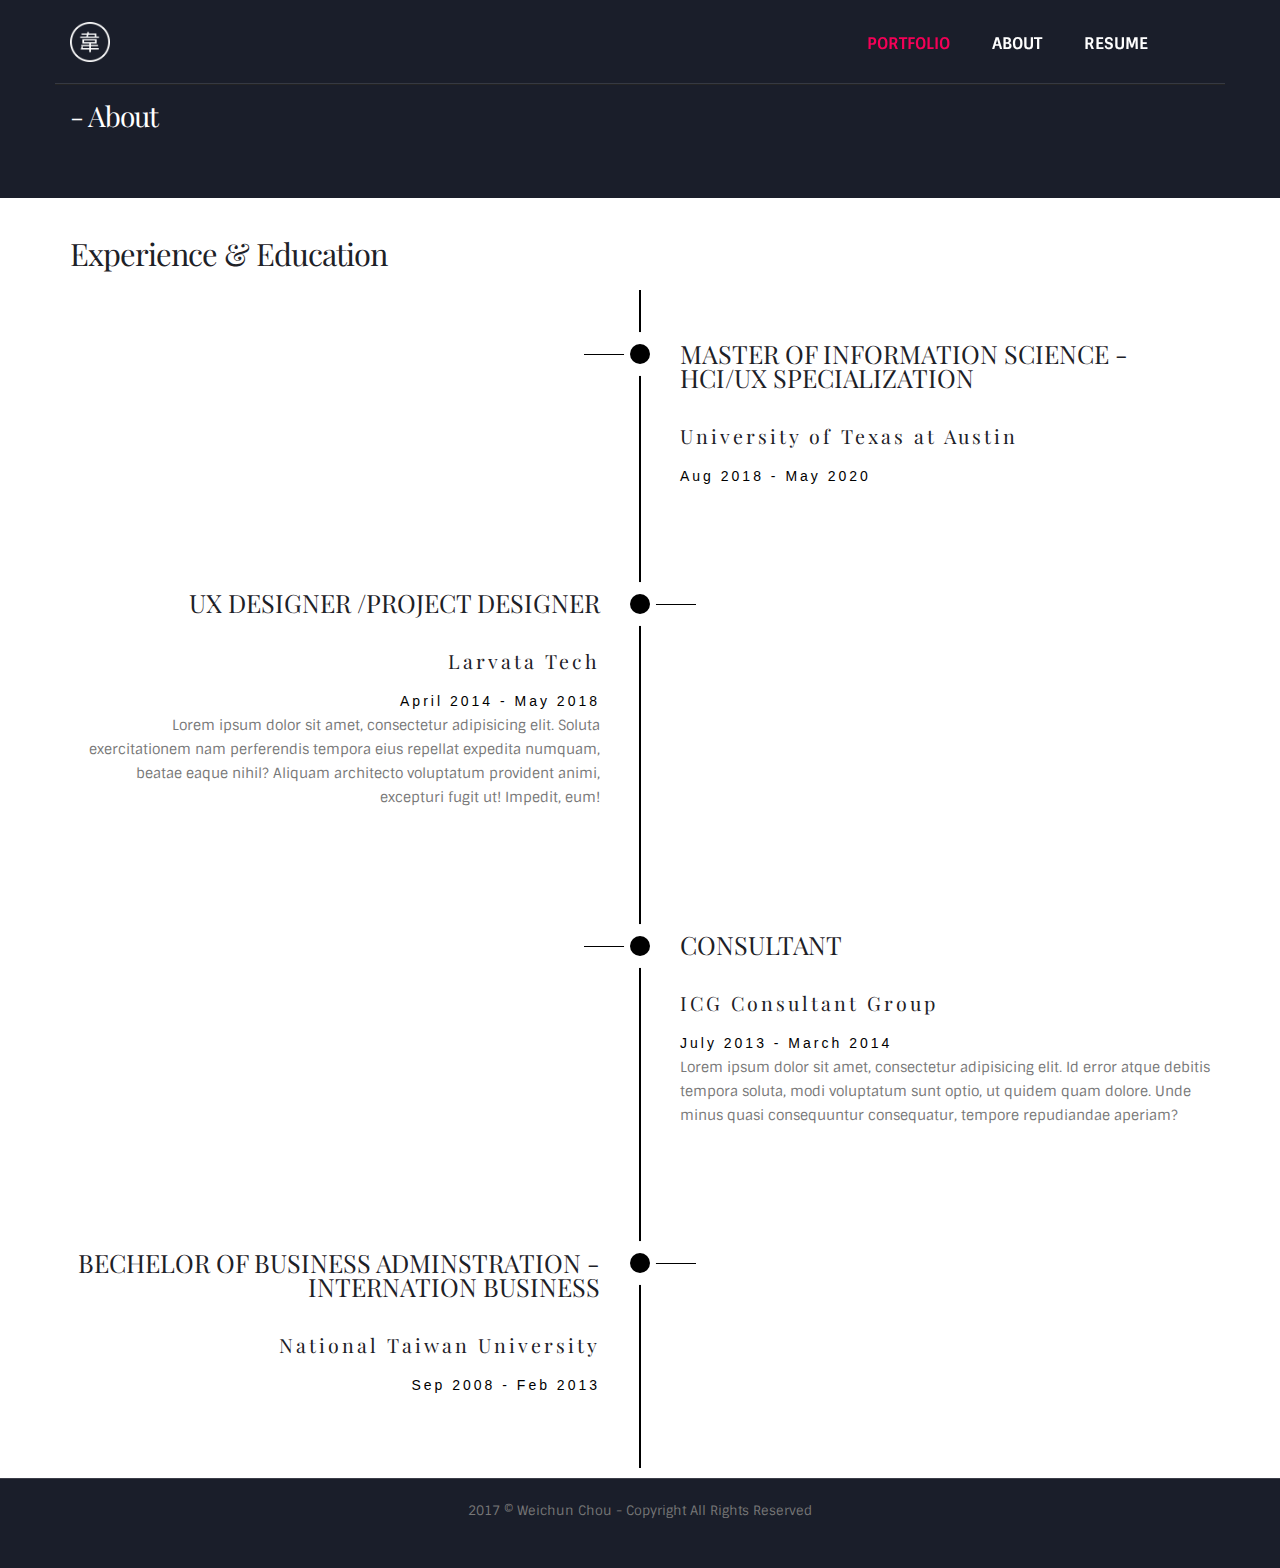
==== commit e440f121: "add slide and about" ====
--- a/about.html
+++ b/about.html
@@ -118,18 +118,55 @@
                     <div class="row">
                         <div class="col-md-12">
                             <h1>- About</h1>
-                            <ul class="breadcrumb breadcrumb-valign-mid">
-                                <li><a href="demo-business-consulting.html">Home</a></li>
-                                <li class="active">About</li>
-                            </ul>
                         </div>
                     </div>
                 </div>
             </section>
 
             <div class="container">
-                <div class="row pt-xs pb-xl mb-md">
-                </div>
+                <section id="experience-education" class="section-experience-education ">
+
+                    <h2>Experience & Education</h2>
+                    <ul class="timeline">
+                        <li>
+                            <div class="icon"><i class="fas fa-graduation-cap"></i></div>
+                            <div class="animation-chain overflow-hidden" data-animation='fadeInLeft'>
+                                <h3>Master of Information Science - HCI/UX Specialization</h3>
+                                <h4>University of Texas at Austin</h4>
+                                <div class="date">Aug 2018 - May 2020</div>
+                            </div>
+                        </li>
+                        <li>
+                            <div class="icon"><i class="fas fa-suitcase"></i></div>
+                            <div class="animation-chain overflow-hidden" data-animation='fadeInLeft'>
+                                <h3>UX Designer /Project Designer</h3>
+                                <h4>Larvata Tech</h4>
+                                <div class="date">April 2014 - May 2018</div>
+                            </div>
+                            <p>Lorem ipsum dolor sit amet, consectetur adipisicing elit. Soluta exercitationem nam perferendis tempora eius repellat expedita numquam, beatae eaque nihil? Aliquam architecto voluptatum provident animi, excepturi fugit ut!
+                                Impedit, eum!</p>
+                        </li>
+                        <li>
+                            <div class="icon"><i class="fas fa-suitcase"></i></div>
+                            <div class="animation-chain overflow-hidden" data-animation='fadeInRight'>
+                                <h3>Consultant</h3>
+                                <h4>ICG Consultant Group</h4>
+                                <div class="date">July 2013 - March 2014</div>
+                            </div>
+                            <p>Lorem ipsum dolor sit amet, consectetur adipisicing elit. Id error atque debitis tempora soluta, modi voluptatum sunt optio, ut quidem quam dolore. Unde minus quasi consequuntur consequatur, tempore repudiandae aperiam?</p>
+                        </li>
+
+                        <li>
+                            <div class="icon"><i class="fas fa-graduation-cap"></i></div>
+                            <div class="animation-chain overflow-hidden" data-animation='fadeInRight'>
+                                <h3>Bechelor of Business Adminstration - Internation Business</h3>
+                                <h4>National Taiwan University</h4>
+                                <div class="date">Sep 2008 - Feb 2013</div>
+                            </div>
+                        </li>
+                    </ul>
+
+                </section>
             </div>
         </div>
 
--- a/css/custom.css
+++ b/css/custom.css
@@ -1299,8 +1299,6 @@
 
 .psection .port-item {
     float: left;
-    padding: 0 20px;
-    margin-bottom: 50px;
     transition: 0.4s ease-in;
 }
 
@@ -1332,4 +1330,186 @@
 .port-more a:hover {
     color: #fa4141;
     text-decoration: none;
+}
+
+.slide-shadow {
+    background-color: rgba(0, 0, 0, 0.5)
+}
+
+.slide-shadow p {
+    color: #ddd;
+}
+
+ul.timeline {
+    list-style-type: none;
+    margin: 0;
+    padding: 0;
+    position: relative;
+    color: #000;
+    margin: 0 auto
+}
+
+ul.timeline i {
+    font-size: 3em;
+}
+
+section ul.timeline:before {
+    content: '';
+    display: block;
+    position: absolute;
+    top: 0;
+    bottom: -20px;
+    left: 50%;
+    width: 2px;
+    background-color: #000;
+    -webkit-transform: translateX(-50%);
+    -o-transform: translateX(-50%);
+    -ms-transform: translateX(-50%);
+    transform: translateX(-50%);
+}
+
+section ul.timeline>li {
+    width: 50%;
+    position: relative;
+    padding: 3.7em 0
+}
+
+section ul.timeline>li:last-child {
+    margin-bottom: 0
+}
+
+section ul.timeline>li h4 {
+    letter-spacing: 3px
+}
+
+section ul.timeline>li .date {
+    letter-spacing: 3px;
+}
+
+section ul.timeline>li .icon,
+section ul.timeline>li:after,
+section ul.timeline>li:before {
+    position: absolute;
+    top: 4.6em;
+    -webkit-transform: translateY(-50%);
+    -o-transform: translateY(-50%);
+    -ms-transform: translateY(-50%);
+    transform: translateY(-50%);
+    content: '';
+    display: block;
+    background-color: #fff;
+}
+
+section ul.timeline>li .icon {
+    z-index: 1
+}
+
+section ul.timeline>li .icon,
+section ul.timeline>li .icon>img {
+    height: 40px;
+    width: auto
+}
+
+section ul.timeline>li .icon:before {
+    position: absolute;
+    content: '';
+    display: block;
+    height: 1px;
+    width: 55px;
+    top: 50%;
+    background-color: #000;
+}
+
+section ul.timeline>li .icon:after {
+    position: absolute;
+    content: '';
+    display: block;
+    width: 20px;
+    height: 20px;
+    border-radius: 20px;
+    box-shadow: 0 0 0 6px #fff;
+    top: 50%;
+    background-color: #000;
+}
+
+section ul.timeline>li:before {
+    width: 40px;
+    height: 40px;
+    border-radius: 40px;
+    box-shadow: 0 0 0 2px #fff
+}
+
+section ul.timeline>li:after {
+    width: 22px;
+    height: 44px
+}
+
+section ul.timeline>li:nth-child(odd) {
+    left: 50%;
+    padding-left: 40px
+}
+
+section ul.timeline>li:nth-child(odd):before {
+    left: -20px
+}
+
+section ul.timeline>li:nth-child(odd):after {
+    left: -23px
+}
+
+section ul.timeline>li:nth-child(odd) .icon {
+    left: 0;
+    -webkit-transform: translateY(-50%) translateX(-100%) translateX(-61px);
+    -o-transform: translateY(-50%) translateX(-100%) translateX(-61px);
+    -ms-transform: translateY(-50%) translateX(-100%) translateX(-61px);
+    transform: translateY(-50%) translateX(-100%) translateX(-61px)
+}
+
+section ul.timeline>li:nth-child(odd) .icon:after,
+section ul.timeline>li:nth-child(odd) .icon:before {
+    left: 100%;
+    margin-left: 5px
+}
+
+section ul.timeline>li:nth-child(odd) .icon:after {
+    margin-left: 0;
+    -webkit-transform: translateY(-50%) translateX(-50%) translateX(61px);
+    -o-transform: translateY(-50%) translateX(-50%) translateX(61px);
+    -ms-transform: translateY(-50%) translateX(-50%) translateX(61px);
+    transform: translateY(-50%) translateX(-50%) translateX(61px)
+}
+
+section ul.timeline>li:nth-child(even) {
+    padding-right: 40px;
+    text-align: right
+}
+
+section ul.timeline>li:nth-child(even):before {
+    right: -20px
+}
+
+section ul.timeline>li:nth-child(even):after {
+    right: -23px
+}
+
+section ul.timeline>li:nth-child(even) .icon {
+    right: 0;
+    -webkit-transform: translateY(-50%) translateX(100%) translateX(61px);
+    -o-transform: translateY(-50%) translateX(100%) translateX(61px);
+    -ms-transform: translateY(-50%) translateX(100%) translateX(61px);
+    transform: translateY(-50%) translateX(100%) translateX(61px)
+}
+
+section ul.timeline>li:nth-child(even) .icon:after,
+section ul.timeline>li:nth-child(even) .icon:before {
+    right: 100%;
+    margin-right: 5px
+}
+
+section ul.timeline>li:nth-child(even) .icon:after {
+    margin-right: 0;
+    -webkit-transform: translateY(-50%) translateX(50%) translateX(-61px);
+    -o-transform: translateY(-50%) translateX(50%) translateX(-61px);
+    -ms-transform: translateY(-50%) translateX(50%) translateX(-61px);
+    transform: translateY(-50%) translateX(50%) translateX(-61px)
 }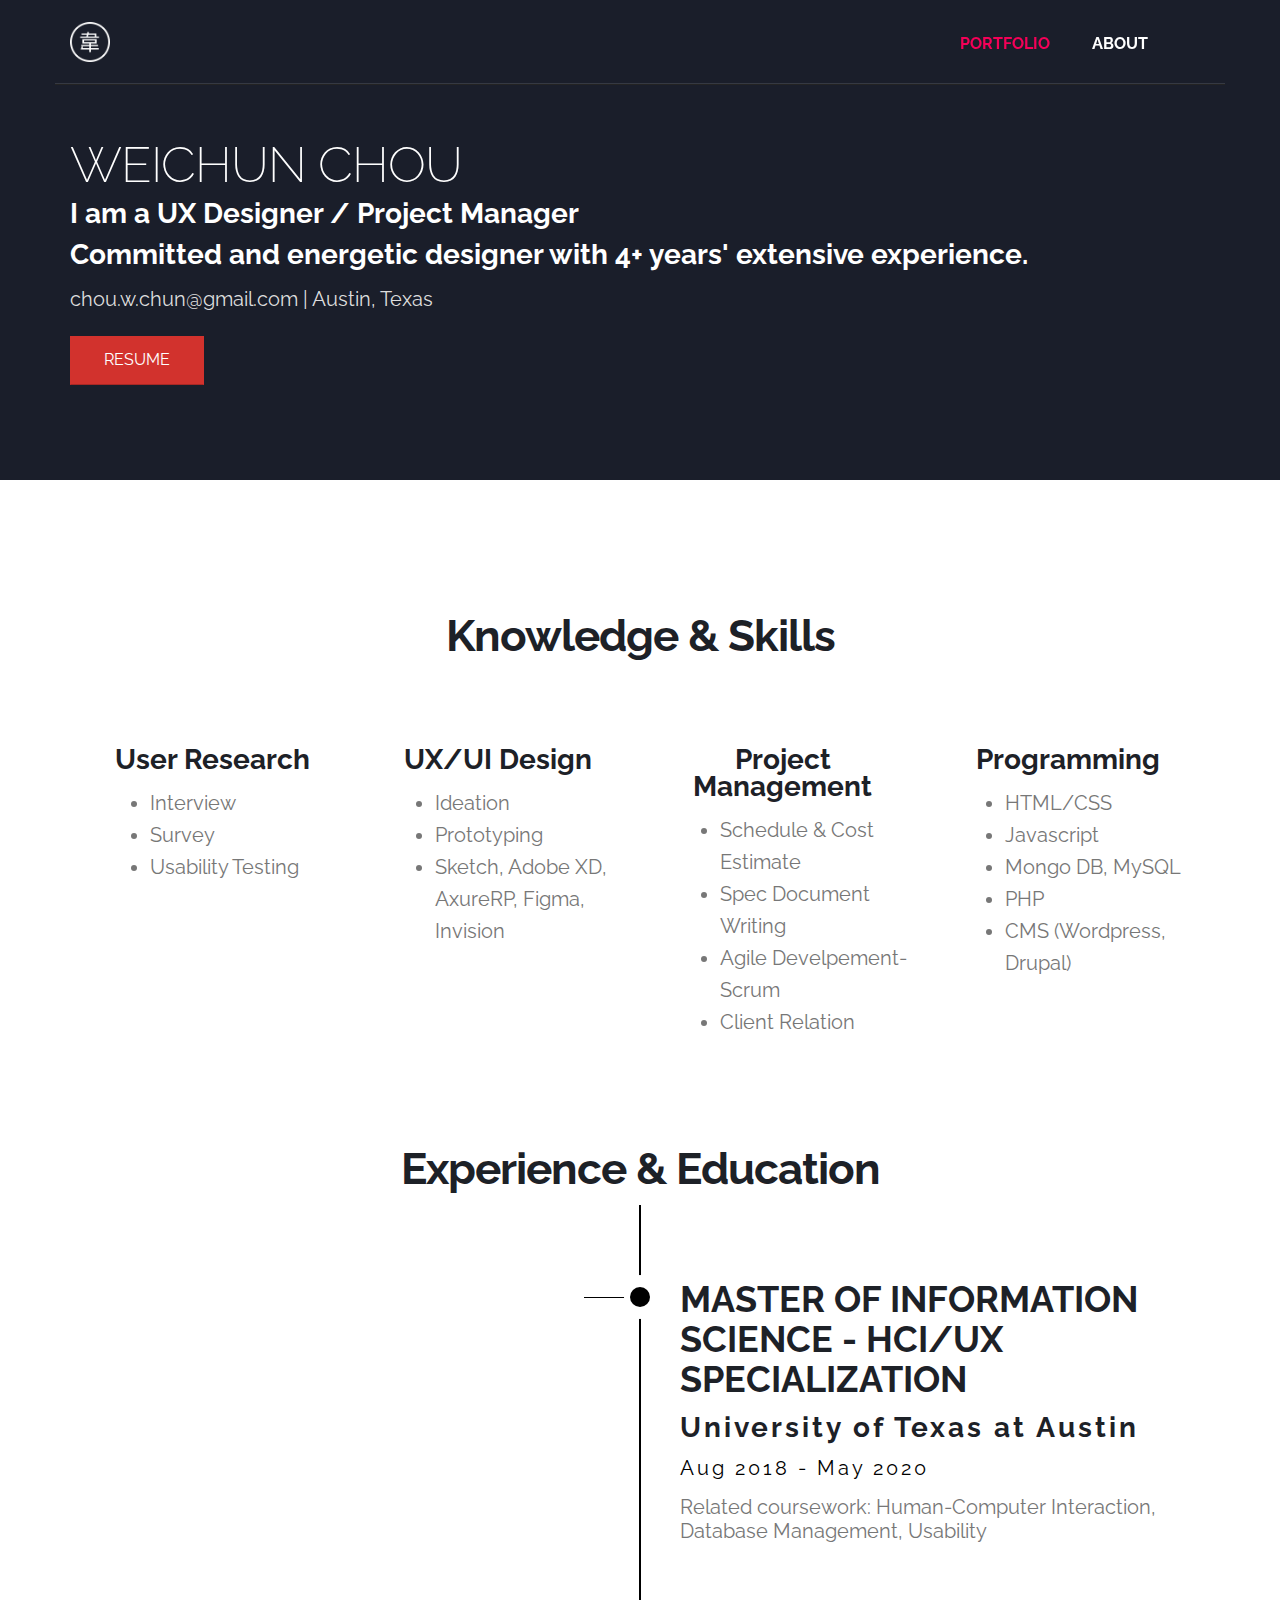
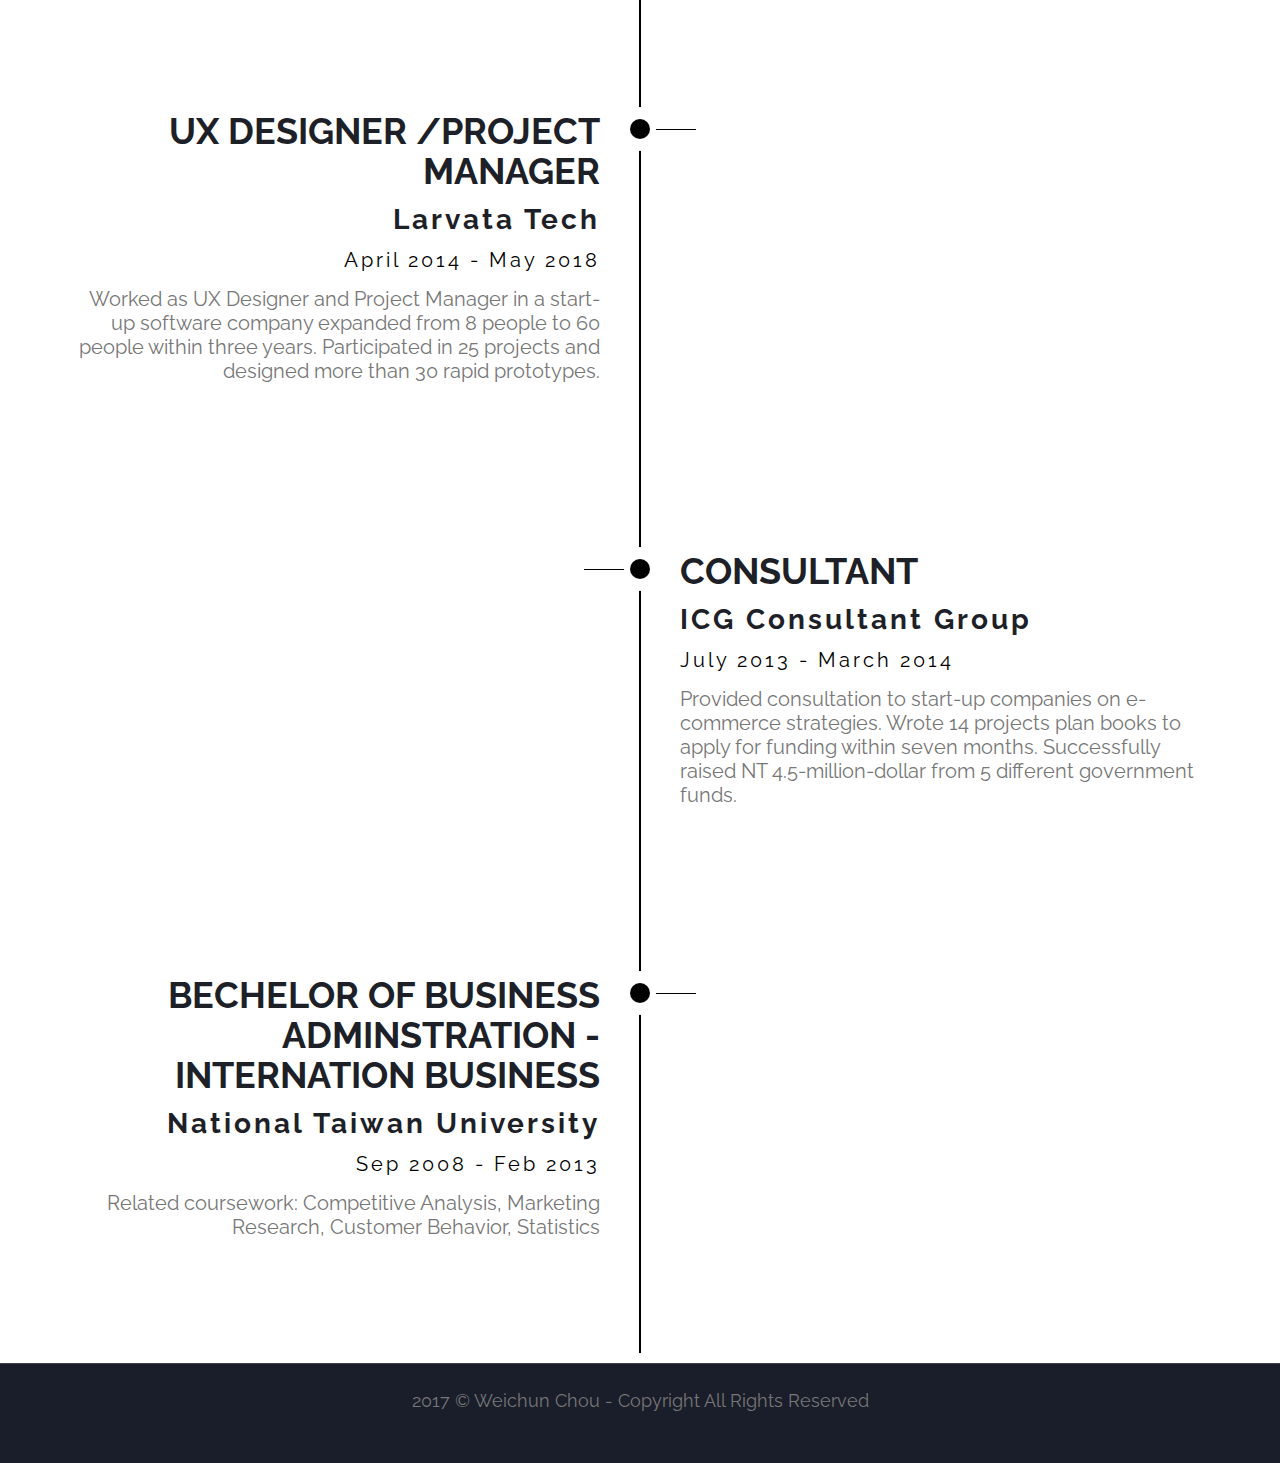
==== commit b773ff30: "edit about" ====
--- a/about.html
+++ b/about.html
@@ -27,7 +27,7 @@
     <meta name="viewport" content="width=device-width, minimum-scale=1.0, maximum-scale=1.0, user-scalable=no">
 
     <!-- Web Fonts  -->
-    <link href="https://fonts.googleapis.com/css?family=Playfair+Display:400,700%7CSintony:400,700" rel="stylesheet" type="text/css">
+    <link href="https://fonts.googleapis.com/css?family=Raleway:400,700,900" rel="stylesheet">
 
     <!-- Vendor CSS -->
     <link rel="stylesheet" href="vendor/bootstrap/css/bootstrap.min.css">
@@ -92,11 +92,6 @@
 																</a>
                                                 </li>
                                                 <li>
-                                                    <a href="files/weichun_chou_resume.pdf" target="_blank">
-																	Resume
-																</a>
-                                                </li>
-                                                <li>
                                                     <a href="https://www.linkedin.com/in/wei-chun-chou/" target="_blank" alt="linkedIn">
                                                         <i class="fab fa-linkedin"></i>
                                                     </a>
@@ -115,18 +110,67 @@
 
             <section class="page-header page-header-color page-header-quaternary page-header-more-padding custom-page-header">
                 <div class="container">
-                    <div class="row">
-                        <div class="col-md-12">
-                            <h1>- About</h1>
+                    <div class="row mt-xlg mb-xlg">
+                        <div class="col-md-12 about-intro">
+                            <h1>WEICHUN CHOU</h1>
+                            <h4>I am a UX Designer / Project Manager</h4>
+                            <h4>Committed and energetic designer with 4+ years' extensive experience.</h4>
+                            <p>chou.w.chun@gmail.com | Austin, Texas</p>
+                            <a href="files/weichun_chou_resume.pdf" target="_blank" class="btn btn-danger btn-xlg">RESUME</a>
                         </div>
                     </div>
                 </div>
             </section>
 
             <div class="container">
+                <section id="specialized" class="specialized">
+                    <h2 class="section-title pb-xlg">Knowledge & Skills</h2>
+                    <div class="col-sm-3">
+                        <i class="fas fa-search"></i>
+
+                        <h4>User Research</h4>
+                        <ul>
+                            <li>Interview</li>
+                            <li>Survey</li>
+                            <li>Usability Testing</li>
+                        </ul>
+                    </div>
+                    <div class="col-sm-3">
+                        <i class="far fa-lightbulb"></i>
+                        <h4>UX/UI Design</h4>
+                        <ul>
+                            <li>Ideation</li>
+                            <li>Prototyping</li>
+                            <li>Sketch, Adobe XD, AxureRP, Figma, Invision</li>
+                        </ul>
+                    </div>
+                    <div class="col-sm-3">
+                        <i class="fas fa-briefcase"></i>
+                        <h4>Project Management</h4>
+                        <ul>
+                            <li>Schedule & Cost Estimate</li>
+                            <li>Spec Document Writing</li>
+                            <li>Agile Develpement- Scrum</li>
+                            <li>Client Relation</li>
+                        </ul>
+                    </div>
+                    <div class="col-sm-3">
+                        <i class="fas fa-code"></i>
+                        <h4>Programming</h4>
+                        <ul>
+                            <li>HTML/CSS </span>
+                            </li>
+                            <li>Javascript</li>
+                            <li>Mongo DB, MySQL</span>
+                            </li>
+                            <li>PHP</li>
+                            <li>CMS (Wordpress, Drupal)</li>
+                        </ul>
+                    </div>
+                </section>
                 <section id="experience-education" class="section-experience-education ">
 
-                    <h2>Experience & Education</h2>
+                    <h2 class="section-title">Experience & Education</h2>
                     <ul class="timeline">
                         <li>
                             <div class="icon"><i class="fas fa-graduation-cap"></i></div>
@@ -134,17 +178,17 @@
                                 <h3>Master of Information Science - HCI/UX Specialization</h3>
                                 <h4>University of Texas at Austin</h4>
                                 <div class="date">Aug 2018 - May 2020</div>
+                                <p>Related coursework: Human-Computer Interaction, Database Management, Usability</p>
                             </div>
                         </li>
                         <li>
                             <div class="icon"><i class="fas fa-suitcase"></i></div>
                             <div class="animation-chain overflow-hidden" data-animation='fadeInLeft'>
-                                <h3>UX Designer /Project Designer</h3>
+                                <h3>UX Designer /Project Manager</h3>
                                 <h4>Larvata Tech</h4>
                                 <div class="date">April 2014 - May 2018</div>
                             </div>
-                            <p>Lorem ipsum dolor sit amet, consectetur adipisicing elit. Soluta exercitationem nam perferendis tempora eius repellat expedita numquam, beatae eaque nihil? Aliquam architecto voluptatum provident animi, excepturi fugit ut!
-                                Impedit, eum!</p>
+                            <p>Worked as UX Designer and Project Manager in a start-up software company expanded from 8 people to 60 people within three years. Participated in 25 projects and designed more than 30 rapid prototypes.</p>
                         </li>
                         <li>
                             <div class="icon"><i class="fas fa-suitcase"></i></div>
@@ -153,7 +197,7 @@
                                 <h4>ICG Consultant Group</h4>
                                 <div class="date">July 2013 - March 2014</div>
                             </div>
-                            <p>Lorem ipsum dolor sit amet, consectetur adipisicing elit. Id error atque debitis tempora soluta, modi voluptatum sunt optio, ut quidem quam dolore. Unde minus quasi consequuntur consequatur, tempore repudiandae aperiam?</p>
+                            <p>Provided consultation to start-up companies on e-commerce strategies. Wrote 14 projects plan books to apply for funding within seven months. Successfully raised NT 4.5-million-dollar from 5 different government funds.</p>
                         </li>
 
                         <li>
@@ -162,6 +206,7 @@
                                 <h3>Bechelor of Business Adminstration - Internation Business</h3>
                                 <h4>National Taiwan University</h4>
                                 <div class="date">Sep 2008 - Feb 2013</div>
+                                <p>Related coursework: Competitive Analysis, Marketing Research, Customer Behavior, Statistics</p>
                             </div>
                         </li>
                     </ul>
--- a/css/theme.css
+++ b/css/theme.css
@@ -13,9 +13,9 @@
 body {
     background-color: #FFF;
     color: #777;
-    font-family: "Open Sans", Arial, sans-serif;
-    font-size: 14px;
-    line-height: 22px;
+    font-family: 'Raleway', sans-serif;
+    font-size: 20px;
+    line-height: 34px;
     margin: 0;
 }
 
--- a/css/theme-elements.css
+++ b/css/theme-elements.css
@@ -1,89 +1,98 @@
 @charset "UTF-8";
+
 /*
 Name: 			theme-elements.css
 Written by: 	Okler Themes - (http://www.okler.net)
 Theme Version:	5.7.2
 */
+
+
 /* Headings */
-h1, h2, h3, h4, h5, h6 {
-	color: #1d2127;
-	font-weight: 200;
-	letter-spacing: -1px;
-	margin: 0;
+
+h1,
+h2,
+h3,
+h4,
+h5,
+h6 {
+    color: #1d2127;
+    font-weight: 200;
+    letter-spacing: -1px;
+    margin: 0;
 }
 
 h1 {
-	font-size: 2.6em;
-	line-height: 44px;
-	margin: 0 0 32px 0;
+    font-size: 2.6em;
+    line-height: 44px;
+    margin: 0 0 32px 0;
 }
 
 h2 {
-	font-size: 2.2em;
-	font-weight: 300;
-	line-height: 42px;
-	margin: 0 0 32px 0;
+    font-size: 2.2em;
+    font-weight: 300;
+    line-height: 42px;
+    margin: 0 0 32px 0;
 }
 
 h3 {
-	font-size: 1.8em;
-	font-weight: 400;
-	letter-spacing: normal;
-	line-height: 24px;
-	margin-bottom: 33px;
-	text-transform: uppercase;
+    font-size: 1.8em;
+    font-weight: 400;
+    letter-spacing: normal;
+    line-height: 24px;
+    margin-bottom: 33px;
+    text-transform: uppercase;
 }
 
 h4 {
-	font-size: 1.4em;
-	font-weight: 400;
-	letter-spacing: normal;
-	line-height: 27px;
-	margin: 0 0 14px 0;
+    font-size: 1.4em;
+    font-weight: 400;
+    letter-spacing: normal;
+    line-height: 27px;
+    margin: 0 0 14px 0;
 }
 
 h5 {
-	font-size: 1em;
-	font-weight: 600;
-	letter-spacing: normal;
-	line-height: 18px;
-	margin: 0 0 14px 0;
-	text-transform: uppercase;
+    font-size: 1em;
+    font-weight: 600;
+    letter-spacing: normal;
+    line-height: 18px;
+    margin: 0 0 14px 0;
+    text-transform: uppercase;
 }
 
 h6 {
-	color: #333;
-	font-size: 1em;
-	font-weight: 400;
-	letter-spacing: normal;
-	line-height: 18px;
-	margin: 0 0 14px 0;
+    color: #333;
+    font-size: 1em;
+    font-weight: 400;
+    letter-spacing: normal;
+    line-height: 18px;
+    margin: 0 0 14px 0;
 }
 
 h1.big {
-	font-size: 4.2em;
-	line-height: 54px;
+    font-size: 4.2em;
+    line-height: 54px;
 }
 
 h1.small {
-	font-size: 2.2em;
-	line-height: 42px;
-	font-weight: 600;
+    font-size: 2.2em;
+    line-height: 42px;
+    font-weight: 600;
 }
 
 h1.short {
-	margin-bottom: 15px;
+    margin-bottom: 15px;
 }
 
 h2.short {
-	margin-bottom: 15px;
+    margin-bottom: 15px;
 }
 
 h3.short,
 h4.short,
 h5.short,
 h6.short {
-	margin-bottom: 9px;
+    margin-bottom: 9px;
 }
 
 h1.shorter,
@@ -92,7 +101,7 @@
 h4.shorter,
 h5.shorter,
 h6.shorter {
-	margin-bottom: 0;
+    margin-bottom: 0;
 }
 
 h1.tall,
@@ -101,7 +110,7 @@
 h4.tall,
 h5.tall,
 h6.tall {
-	margin-bottom: 33px;
+    margin-bottom: 33px;
 }
 
 h1.taller,
@@ -110,7 +119,7 @@
 h4.taller,
 h5.taller,
 h6.taller {
-	margin-bottom: 44px;
+    margin-bottom: 44px;
 }
 
 h1.spaced,
@@ -119,7 +128,7 @@
 h4.spaced,
 h5.spaced,
 h6.spaced {
-	margin-top: 22px;
+    margin-top: 22px;
 }
 
 h1.more-spaced,
@@ -128,7 +137,7 @@
 h4.more-spaced,
 h5.more-spaced,
 h6.more-spaced {
-	margin-top: 44px;
+    margin-top: 44px;
 }
 
 h1.dark,
@@ -136,7 +145,7 @@
 h3.dark,
 h4.dark,
 h5.dark {
-	color: #1d2127;
+    color: #1d2127;
 }
 
 h1.light,
@@ -145,7 +154,7 @@
 h4.light,
 h5.light,
 h6.light {
-	color: #FFF;
+    color: #FFF;
 }
 
 h1.text-shadow,
@@ -154,8182 +163,8690 @@
 h4.text-shadow,
 h5.text-shadow,
 h6.text-shadow {
-	text-shadow: 1px 1px 0 rgba(0, 0, 0, 0.2);
-}
+    text-shadow: 1px 1px 0 rgba(0, 0, 0, 0.2);
+}
+
 
 /* Heading */
+
 .heading.heading-border {
-	margin-bottom: 25px;
-}
-
-.heading.heading-border h1, .heading.heading-border h2, .heading.heading-border h3, .heading.heading-border h4, .heading.heading-border h5, .heading.heading-border h6 {
-	margin: 0;
-	padding: 0;
+    margin-bottom: 25px;
+}
+
+.heading.heading-border h1,
+.heading.heading-border h2,
+.heading.heading-border h3,
+.heading.heading-border h4,
+.heading.heading-border h5,
+.heading.heading-border h6 {
+    margin: 0;
+    padding: 0;
 }
 
 .heading.heading-bottom-border h1 {
-	border-bottom: 5px solid #DBDBDB;
-	padding-bottom: 10px;
-}
-
-.heading.heading-bottom-border h2, .heading.heading-bottom-border h3 {
-	border-bottom: 2px solid #DBDBDB;
-	padding-bottom: 10px;
-}
-
-.heading.heading-bottom-border h4, .heading.heading-bottom-border h5, .heading.heading-bottom-border h6 {
-	border-bottom: 1px solid #DBDBDB;
-	padding-bottom: 5px;
-}
-
-.heading.heading-bottom-double-border h1, .heading.heading-bottom-double-border h2, .heading.heading-bottom-double-border h3 {
-	border-bottom: 3px double #DBDBDB;
-	padding-bottom: 10px;
-}
-
-.heading.heading-bottom-double-border h4, .heading.heading-bottom-double-border h5, .heading.heading-bottom-double-border h6 {
-	border-bottom: 3px double #DBDBDB;
-	padding-bottom: 5px;
+    border-bottom: 5px solid #DBDBDB;
+    padding-bottom: 10px;
+}
+
+.heading.heading-bottom-border h2,
+.heading.heading-bottom-border h3 {
+    border-bottom: 2px solid #DBDBDB;
+    padding-bottom: 10px;
+}
+
+.heading.heading-bottom-border h4,
+.heading.heading-bottom-border h5,
+.heading.heading-bottom-border h6 {
+    border-bottom: 1px solid #DBDBDB;
+    padding-bottom: 5px;
+}
+
+.heading.heading-bottom-double-border h1,
+.heading.heading-bottom-double-border h2,
+.heading.heading-bottom-double-border h3 {
+    border-bottom: 3px double #DBDBDB;
+    padding-bottom: 10px;
+}
+
+.heading.heading-bottom-double-border h4,
+.heading.heading-bottom-double-border h5,
+.heading.heading-bottom-double-border h6 {
+    border-bottom: 3px double #DBDBDB;
+    padding-bottom: 5px;
 }
 
 .heading.heading-middle-border {
-	position: relative;
+    position: relative;
 }
 
 .heading.heading-middle-border:before {
-	border-top: 1px solid #DBDBDB;
-	content: "";
-	height: 0;
-	left: auto;
-	position: absolute;
-	right: 0;
-	top: 50%;
-	width: 100%;
-}
-
-.heading.heading-middle-border h1, .heading.heading-middle-border h2, .heading.heading-middle-border h3, .heading.heading-middle-border h4, .heading.heading-middle-border h5, .heading.heading-middle-border h6 {
-	position: relative;
-	background: #FFF;
-	display: inline-block;
+    border-top: 1px solid #DBDBDB;
+    content: "";
+    height: 0;
+    left: auto;
+    position: absolute;
+    right: 0;
+    top: 50%;
+    width: 100%;
+}
+
+.heading.heading-middle-border h1,
+.heading.heading-middle-border h2,
+.heading.heading-middle-border h3,
+.heading.heading-middle-border h4,
+.heading.heading-middle-border h5,
+.heading.heading-middle-border h6 {
+    position: relative;
+    background: #FFF;
+    display: inline-block;
 }
 
 .heading.heading-middle-border h1 {
-	padding-right: 15px;
-}
-
-.heading.heading-middle-border h2, .heading.heading-middle-border h3 {
-	padding-right: 10px;
-}
-
-.heading.heading-middle-border h4, .heading.heading-middle-border h5, .heading.heading-middle-border h6 {
-	padding-right: 5px;
+    padding-right: 15px;
+}
+
+.heading.heading-middle-border h2,
+.heading.heading-middle-border h3 {
+    padding-right: 10px;
+}
+
+.heading.heading-middle-border h4,
+.heading.heading-middle-border h5,
+.heading.heading-middle-border h6 {
+    padding-right: 5px;
 }
 
 .heading.heading-middle-border-reverse {
-	text-align: right;
-}
-
-.heading.heading-middle-border-reverse h1, .heading.heading-middle-border-reverse h2, .heading.heading-middle-border-reverse h3, .heading.heading-middle-border-reverse h4, .heading.heading-middle-border-reverse h5, .heading.heading-middle-border-reverse h6 {
-	padding-right: 0;
+    text-align: right;
+}
+
+.heading.heading-middle-border-reverse h1,
+.heading.heading-middle-border-reverse h2,
+.heading.heading-middle-border-reverse h3,
+.heading.heading-middle-border-reverse h4,
+.heading.heading-middle-border-reverse h5,
+.heading.heading-middle-border-reverse h6 {
+    padding-right: 0;
 }
 
 .heading.heading-middle-border-reverse h1 {
-	padding-left: 15px;
-}
-
-.heading.heading-middle-border-reverse h2, .heading.heading-middle-border-reverse h3 {
-	padding-left: 10px;
-}
-
-.heading.heading-middle-border-reverse h4, .heading.heading-middle-border-reverse h5, .heading.heading-middle-border-reverse h6 {
-	padding-left: 5px;
+    padding-left: 15px;
+}
+
+.heading.heading-middle-border-reverse h2,
+.heading.heading-middle-border-reverse h3 {
+    padding-left: 10px;
+}
+
+.heading.heading-middle-border-reverse h4,
+.heading.heading-middle-border-reverse h5,
+.heading.heading-middle-border-reverse h6 {
+    padding-left: 5px;
 }
 
 .heading.heading-middle-border-center {
-	text-align: center;
+    text-align: center;
 }
 
 .heading.heading-middle-border-center h1 {
-	padding-left: 15px;
-	padding-right: 15px;
-}
-
-.heading.heading-middle-border-center h2, .heading.heading-middle-border-center h3 {
-	padding-left: 10px;
-	padding-right: 10px;
-}
-
-.heading.heading-middle-border-center h4, .heading.heading-middle-border-center h5, .heading.heading-middle-border-center h6 {
-	padding-left: 5px;
-	padding-right: 5px;
+    padding-left: 15px;
+    padding-right: 15px;
+}
+
+.heading.heading-middle-border-center h2,
+.heading.heading-middle-border-center h3 {
+    padding-left: 10px;
+    padding-right: 10px;
+}
+
+.heading.heading-middle-border-center h4,
+.heading.heading-middle-border-center h5,
+.heading.heading-middle-border-center h6 {
+    padding-left: 5px;
+    padding-right: 5px;
 }
 
 .heading.heading-border-xs:before {
-	border-top-width: 1px;
+    border-top-width: 1px;
 }
 
 .heading.heading-border-sm:before {
-	border-top-width: 2px;
+    border-top-width: 2px;
 }
 
 .heading.heading-border-lg:before {
-	border-top-width: 3px;
+    border-top-width: 3px;
 }
 
 .heading.heading-border-xl:before {
-	border-top-width: 5px;
-}
+    border-top-width: 5px;
+}
+
 
 /* Modal Titles */
+
 .modal-header h3 {
-	color: #333;
-	text-transform: none;
-}
+    color: #333;
+    text-transform: none;
+}
+
 
 /* Responsive */
+
 @media (max-width: 479px) {
-	h2 {
-		line-height: 40px;
-	}
+    h2 {
+        line-height: 40px;
+    }
 }
 
 @media (max-width: 767px) {
-	h1.big {
-		font-size: 3.2em;
-		line-height: 42px;
-	}
-}
+    h1.big {
+        font-size: 3.2em;
+        line-height: 42px;
+    }
+}
+
+
 /* Blockquote */
+
 blockquote {
-	font-size: 1em;
+    font-size: 1em;
 }
 
 blockquote.with-borders {
-	border-radius: 6px;
-	border-top: 1px solid #DFDFDF;
-	border-bottom: 1px solid #DFDFDF;
-	border-left: 1px solid #ECECEC;
-	border-right: 1px solid #ECECEC;
-	box-shadow: 0 1px 1px 0 rgba(0, 0, 0, 0.04);
-	padding: 15px 20px;
-}
+    border-radius: 6px;
+    border-top: 1px solid #DFDFDF;
+    border-bottom: 1px solid #DFDFDF;
+    border-left: 1px solid #ECECEC;
+    border-right: 1px solid #ECECEC;
+    box-shadow: 0 1px 1px 0 rgba(0, 0, 0, 0.04);
+    padding: 15px 20px;
+}
+
 
 /* Paragraphs */
+
 p {
-	color: #777;
-	line-height: 24px;
-	margin: 0 0 20px;
+    color: #777;
+    margin: 0 0 20px;
 }
 
 p.featured {
-	font-size: 1.6em;
-	line-height: 1.5em;
+    font-size: 1.6em;
+    line-height: 1.5em;
 }
 
 p.short {
-	margin-bottom: 0;
+    margin-bottom: 0;
 }
 
 p.tall {
-	margin-bottom: 20px;
+    margin-bottom: 20px;
 }
 
 p.taller {
-	margin-bottom: 40px;
+    margin-bottom: 40px;
 }
 
 p .alternative-font {
-	display: inline-block;
-	margin-top: -15px;
-	position: relative;
-	top: 3px;
-	margin-bottom: -6px;
-}
+    display: inline-block;
+    margin-top: -15px;
+    position: relative;
+    top: 3px;
+    margin-bottom: -6px;
+}
+
 
 /* Links */
-a, a:hover, a:focus {
-	color: #CCC;
-}
+
+a,
+a:hover,
+a:focus {
+    color: #CCC;
+}
+
 
 /* Drop Caps */
+
 p.drop-caps:first-letter {
-	float: left;
-	font-size: 75px;
-	line-height: 60px;
-	padding: 4px;
-	margin-right: 5px;
-	margin-top: 5px;
-	font-family: Georgia;
+    float: left;
+    font-size: 75px;
+    line-height: 60px;
+    padding: 4px;
+    margin-right: 5px;
+    margin-top: 5px;
+    font-family: 'Raleway', sans-serif;
+    font-weight: 700;
 }
 
 p.drop-caps.drop-caps-style-2:first-letter {
-	background-color: #CCC;
-	color: #FFF;
-	padding: 6px;
-	margin-right: 5px;
-	border-radius: 4px;
-}
+    background-color: #CCC;
+    color: #FFF;
+    padding: 6px;
+    margin-right: 5px;
+    border-radius: 4px;
+}
+
 
 /* Default Font Style */
+
 .default-font {
-	font-family: "Open Sans", Arial, sans-serif;
-}
+    font-family: 'Raleway', sans-serif;
+}
+
 
 /* Alternative Font Style */
+
 .alternative-font {
-	color: #CCC;
-	font-family: "Shadows Into Light", cursive;
-	font-size: 1.6em;
-}
+    color: #CCC;
+    font-family: "Shadows Into Light", cursive;
+    font-size: 1.6em;
+}
+
 
 /* Animations */
+
 .appear-animation {
-	opacity: 0;
+    opacity: 0;
 }
 
 .appear-animation-visible {
-	opacity: 1;
-}
+    opacity: 1;
+}
+
 
 /* Nav */
-.nav > li > a:hover, .nav > li > a:focus {
-	background: transparent;
-}
+
+.nav>li>a:hover,
+.nav>li>a:focus {
+    background: transparent;
+}
+
 
 /* Nav List */
+
 ul.nav-list li {
-	margin: 0;
-	padding: 0;
-	display: block;
-	position: relative;
+    margin: 0;
+    padding: 0;
+    display: block;
+    position: relative;
 }
 
 ul.nav-list li a {
-	-webkit-transition: background 0.1s;
-	-moz-transition: background 0.1s;
-	transition: background 0.1s;
-	padding: 8px 0 8px 18px;
-	display: block;
-	color: #666;
-	font-size: 0.9em;
-	text-decoration: none;
-	line-height: 20px;
+    -webkit-transition: background 0.1s;
+    -moz-transition: background 0.1s;
+    transition: background 0.1s;
+    padding: 8px 0 8px 18px;
+    display: block;
+    color: #666;
+    font-size: 0.9em;
+    text-decoration: none;
+    line-height: 20px;
 }
 
 ul.nav-list li a:before {
-	content: "";
-	display: inline-block;
-	width: 0;
-	height: 0;
-	border-top: 4px solid transparent;
-	border-bottom: 4px solid transparent;
-	border-left: 4px solid #333;
-	margin: 7px 0 0 -9px;
-	position: absolute;
+    content: "";
+    display: inline-block;
+    width: 0;
+    height: 0;
+    border-top: 4px solid transparent;
+    border-bottom: 4px solid transparent;
+    border-left: 4px solid #333;
+    margin: 7px 0 0 -9px;
+    position: absolute;
 }
 
 ul.nav-list li a:hover {
-	background-color: #eee;
-	text-decoration: none;
-}
-
-ul.nav-list li.active > a {
-	font-weight: bold;
+    background-color: #eee;
+    text-decoration: none;
+}
+
+ul.nav-list li.active>a {
+    font-weight: bold;
 }
 
 ul.nav-list li ul {
-	list-style: none;
-	margin: 0 0 0 25px;
-	padding: 0;
+    list-style: none;
+    margin: 0 0 0 25px;
+    padding: 0;
 }
 
 ul.nav-list.hide-not-active li ul {
-	display: none;
+    display: none;
 }
 
 ul.nav-list.hide-not-active li.active ul {
-	display: block;
-}
-
-ul.nav-list.show-bg-active .active > a {
-	background-color: #f5f5f5;
-}
-
-ul.nav-list.show-bg-active .active > a:hover {
-	background-color: #eee;
+    display: block;
+}
+
+ul.nav-list.show-bg-active .active>a {
+    background-color: #f5f5f5;
+}
+
+ul.nav-list.show-bg-active .active>a:hover {
+    background-color: #eee;
 }
 
 ul.narrow li a {
-	padding: 4px 0;
-}
-
-ul.nav-pills > li.active > a {
-	background-color: #CCC;
-}
-
-ul.nav-pills > li.active > a:hover, ul.nav-pills > li.active > a:focus {
-	background-color: #CCC;
-}
+    padding: 4px 0;
+}
+
+ul.nav-pills>li.active>a {
+    background-color: #CCC;
+}
+
+ul.nav-pills>li.active>a:hover,
+ul.nav-pills>li.active>a:focus {
+    background-color: #CCC;
+}
+
 
 /* Nav Pills */
+
 .nav-pills-center {
-	text-align: center;
-}
-
-.nav-pills-center > li {
-	display: inline-block;
-	float: none;
-}
-
-.nav-pills-sm > li > a {
-	padding: 7px 12px;
-}
-
-.nav-pills-xs > li > a {
-	padding: 5px 10px;
-	font-size: 0.9em;
-}
+    text-align: center;
+}
+
+.nav-pills-center>li {
+    display: inline-block;
+    float: none;
+}
+
+.nav-pills-sm>li>a {
+    padding: 7px 12px;
+}
+
+.nav-pills-xs>li>a {
+    padding: 5px 10px;
+    font-size: 0.9em;
+}
+
 
 /* Nav Secondary */
+
 .nav-secondary {
-	background: #fafafa;
-	margin: 0;
-	padding: 20px 0;
-	text-align: center;
-	z-index: 99;
-	width: 100% !important;
-}
-
-.nav-secondary .nav-pills > li {
-	float: none;
-	display: inline-block;
-}
-
-.nav-secondary .nav-pills > li a {
-	font-size: 12px;
-	font-style: normal;
-	font-weight: 600;
-	line-height: 20px;
-	padding: 10px 13px;
-	text-transform: uppercase;
+    background: #fafafa;
+    margin: 0;
+    padding: 20px 0;
+    text-align: center;
+    z-index: 99;
+    width: 100% !important;
+}
+
+.nav-secondary .nav-pills>li {
+    float: none;
+    display: inline-block;
+}
+
+.nav-secondary .nav-pills>li a {
+    font-size: 12px;
+    font-style: normal;
+    font-weight: 600;
+    line-height: 20px;
+    padding: 10px 13px;
+    text-transform: uppercase;
 }
 
 .nav-secondary.sticky-active {
-	border-bottom-color: #e9e9e9;
-	box-shadow: 0 0 3px rgba(0, 0, 0, 0.1);
-}
+    border-bottom-color: #e9e9e9;
+    box-shadow: 0 0 3px rgba(0, 0, 0, 0.1);
+}
+
 
 /* Boxed */
+
 html.boxed .nav-secondary.sticky-active {
-	max-width: 1200px;
-	left: auto !important;
-}
+    max-width: 1200px;
+    left: auto !important;
+}
+
 
 /* Buttons */
+
 .btn {
-	-webkit-transition: all 0.1s;
-	-moz-transition: all 0.1s;
-	transition: all 0.1s;
+    -webkit-transition: all 0.1s;
+    -moz-transition: all 0.1s;
+    transition: all 0.1s;
 }
 
 .btn-default {
-	color: #666;
+    color: #666;
 }
 
 .btn-icon i {
-	margin-right: 10px;
+    margin-right: 10px;
 }
 
 .btn-icon-right i {
-	margin-right: 0;
-	margin-left: 10px;
+    margin-right: 0;
+    margin-left: 10px;
 }
 
 .btn-primary {
-	border-color: #CCC;
-	background-color: #CCC;
-	border-color: #CCC #CCC #b3b3b3;
-	color: #FFF;
+    border-color: #CCC;
+    background-color: #CCC;
+    border-color: #CCC #CCC #b3b3b3;
+    color: #FFF;
 }
 
 .btn-primary:hover {
-	border-color: #d9d9d9 #d9d9d9 #bfbfbf;
-	background-color: #d9d9d9;
-	color: #FFF;
-}
-
-.btn-primary:active, .btn-primary:focus {
-	border-color: #bfbfbf;
-	background-color: #bfbfbf;
-	color: #FFF;
+    border-color: #d9d9d9 #d9d9d9 #bfbfbf;
+    background-color: #d9d9d9;
+    color: #FFF;
+}
+
+.btn-primary:active,
+.btn-primary:focus {
+    border-color: #bfbfbf;
+    background-color: #bfbfbf;
+    color: #FFF;
 }
 
 .btn-primary.dropdown-toggle {
-	border-left-color: #bfbfbf;
-}
-
-.btn-primary[disabled], .btn-primary[disabled]:hover, .btn-primary[disabled]:active, .btn-primary[disabled]:focus {
-	border-color: white;
-	background-color: white;
-	color: #CCC;
+    border-left-color: #bfbfbf;
+}
+
+.btn-primary[disabled],
+.btn-primary[disabled]:hover,
+.btn-primary[disabled]:active,
+.btn-primary[disabled]:focus {
+    border-color: white;
+    background-color: white;
+    color: #CCC;
 }
 
 .btn-success {
-	border-color: #47a447;
-	background-color: #47a447;
-	border-color: #47a447 #47a447 #388038;
-	color: #FFF;
+    border-color: #47a447;
+    background-color: #47a447;
+    border-color: #47a447 #47a447 #388038;
+    color: #FFF;
 }
 
 .btn-success:hover {
-	border-color: #51b451 #51b451 #3f923f;
-	background-color: #51b451;
-	color: #FFF;
-}
-
-.btn-success:active, .btn-success:focus {
-	border-color: #3f923f;
-	background-color: #3f923f;
-	color: #FFF;
+    border-color: #51b451 #51b451 #3f923f;
+    background-color: #51b451;
+    color: #FFF;
+}
+
+.btn-success:active,
+.btn-success:focus {
+    border-color: #3f923f;
+    background-color: #3f923f;
+    color: #FFF;
 }
 
 .btn-success.dropdown-toggle {
-	border-left-color: #3f923f;
-}
-
-.btn-success[disabled], .btn-success[disabled]:hover, .btn-success[disabled]:active, .btn-success[disabled]:focus {
-	border-color: #86cb86;
-	background-color: #86cb86;
-	color: #CCC;
+    border-left-color: #3f923f;
+}
+
+.btn-success[disabled],
+.btn-success[disabled]:hover,
+.btn-success[disabled]:active,
+.btn-success[disabled]:focus {
+    border-color: #86cb86;
+    background-color: #86cb86;
+    color: #CCC;
 }
 
 .btn-warning {
-	border-color: #ed9c28;
-	background-color: #ed9c28;
-	border-color: #ed9c28 #ed9c28 #d18211;
-	color: #FFF;
+    border-color: #ed9c28;
+    background-color: #ed9c28;
+    border-color: #ed9c28 #ed9c28 #d18211;
+    color: #FFF;
 }
 
 .btn-warning:hover {
-	border-color: #efa740 #efa740 #e89113;
-	background-color: #efa740;
-	color: #FFF;
-}
-
-.btn-warning:active, .btn-warning:focus {
-	border-color: #e89113;
-	background-color: #e89113;
-	color: #FFF;
+    border-color: #efa740 #efa740 #e89113;
+    background-color: #efa740;
+    color: #FFF;
+}
+
+.btn-warning:active,
+.btn-warning:focus {
+    border-color: #e89113;
+    background-color: #e89113;
+    color: #FFF;
 }
 
 .btn-warning.dropdown-toggle {
-	border-left-color: #e89113;
-}
-
-.btn-warning[disabled], .btn-warning[disabled]:hover, .btn-warning[disabled]:active, .btn-warning[disabled]:focus {
-	border-color: #f5c786;
-	background-color: #f5c786;
-	color: #CCC;
+    border-left-color: #e89113;
+}
+
+.btn-warning[disabled],
+.btn-warning[disabled]:hover,
+.btn-warning[disabled]:active,
+.btn-warning[disabled]:focus {
+    border-color: #f5c786;
+    background-color: #f5c786;
+    color: #CCC;
 }
 
 .btn-danger {
-	border-color: #d2322d;
-	background-color: #d2322d;
-	border-color: #d2322d #d2322d #a82824;
-	color: #FFF;
+    border-color: #d2322d;
+    background-color: #d2322d;
+    border-color: #d2322d #d2322d #a82824;
+    color: #FFF;
 }
 
 .btn-danger:hover {
-	border-color: #d74742 #d74742 #bd2d29;
-	background-color: #d74742;
-	color: #FFF;
-}
-
-.btn-danger:active, .btn-danger:focus {
-	border-color: #bd2d29;
-	background-color: #bd2d29;
-	color: #FFF;
+    border-color: #d74742 #d74742 #bd2d29;
+    background-color: #d74742;
+    color: #FFF;
+}
+
+.btn-danger:active,
+.btn-danger:focus {
+    border-color: #bd2d29;
+    background-color: #bd2d29;
+    color: #FFF;
 }
 
 .btn-danger.dropdown-toggle {
-	border-left-color: #bd2d29;
-}
-
-.btn-danger[disabled], .btn-danger[disabled]:hover, .btn-danger[disabled]:active, .btn-danger[disabled]:focus {
-	border-color: #e48481;
-	background-color: #e48481;
-	color: #CCC;
+    border-left-color: #bd2d29;
+}
+
+.btn-danger[disabled],
+.btn-danger[disabled]:hover,
+.btn-danger[disabled]:active,
+.btn-danger[disabled]:focus {
+    border-color: #e48481;
+    background-color: #e48481;
+    color: #CCC;
 }
 
 .btn-info {
-	border-color: #5bc0de;
-	background-color: #5bc0de;
-	border-color: #5bc0de #5bc0de #31b0d5;
-	color: #FFF;
+    border-color: #5bc0de;
+    background-color: #5bc0de;
+    border-color: #5bc0de #5bc0de #31b0d5;
+    color: #FFF;
 }
 
 .btn-info:hover {
-	border-color: #70c8e2 #70c8e2 #46b8da;
-	background-color: #70c8e2;
-	color: #FFF;
-}
-
-.btn-info:active, .btn-info:focus {
-	border-color: #46b8da;
-	background-color: #46b8da;
-	color: #FFF;
+    border-color: #70c8e2 #70c8e2 #46b8da;
+    background-color: #70c8e2;
+    color: #FFF;
+}
+
+.btn-info:active,
+.btn-info:focus {
+    border-color: #46b8da;
+    background-color: #46b8da;
+    color: #FFF;
 }
 
 .btn-info.dropdown-toggle {
-	border-left-color: #46b8da;
-}
-
-.btn-info[disabled], .btn-info[disabled]:hover, .btn-info[disabled]:active, .btn-info[disabled]:focus {
-	border-color: #b0e1ef;
-	background-color: #b0e1ef;
-	color: #CCC;
+    border-left-color: #46b8da;
+}
+
+.btn-info[disabled],
+.btn-info[disabled]:hover,
+.btn-info[disabled]:active,
+.btn-info[disabled]:focus {
+    border-color: #b0e1ef;
+    background-color: #b0e1ef;
+    color: #CCC;
 }
 
 .btn-dark {
-	border-color: #1d2127;
-	background-color: #1d2127;
-	border-color: #1d2127 #1d2127 #07080a;
-	color: #FFF;
+    border-color: #1d2127;
+    background-color: #1d2127;
+    border-color: #1d2127 #1d2127 #07080a;
+    color: #FFF;
 }
 
 .btn-dark:hover {
-	border-color: #282d36 #282d36 #121518;
-	background-color: #282d36;
-	color: #FFF;
-}
-
-.btn-dark:active, .btn-dark:focus {
-	border-color: #121518;
-	background-color: #121518;
-	color: #FFF;
+    border-color: #282d36 #282d36 #121518;
+    background-color: #282d36;
+    color: #FFF;
+}
+
+.btn-dark:active,
+.btn-dark:focus {
+    border-color: #121518;
+    background-color: #121518;
+    color: #FFF;
 }
 
 .btn-dark.dropdown-toggle {
-	border-left-color: #121518;
-}
-
-.btn-dark[disabled], .btn-dark[disabled]:hover, .btn-dark[disabled]:active, .btn-dark[disabled]:focus {
-	border-color: #495362;
-	background-color: #495362;
-	color: #CCC;
-}
+    border-left-color: #121518;
+}
+
+.btn-dark[disabled],
+.btn-dark[disabled]:hover,
+.btn-dark[disabled]:active,
+.btn-dark[disabled]:focus {
+    border-color: #495362;
+    background-color: #495362;
+    color: #CCC;
+}
+
 
 /* Border Buttons */
+
 .btn-borders {
-	border-width: 3px;
+    border-width: 3px;
 }
 
 .btn-borders.btn-primary {
-	background: transparent;
-	border-color: #CCC;
-	color: #CCC;
-	text-shadow: none;
-}
-
-.btn-borders.btn-primary:hover, .btn-borders.btn-primary:focus {
-	background-color: #d9d9d9;
-	border-color: #CCC !important;
-	color: #FFF;
+    background: transparent;
+    border-color: #CCC;
+    color: #CCC;
+    text-shadow: none;
+}
+
+.btn-borders.btn-primary:hover,
+.btn-borders.btn-primary:focus {
+    background-color: #d9d9d9;
+    border-color: #CCC !important;
+    color: #FFF;
 }
 
 .btn-borders.btn-success {
-	background: transparent;
-	border-color: #47a447;
-	color: #47a447;
-	text-shadow: none;
-}
-
-.btn-borders.btn-success:hover, .btn-borders.btn-success:focus {
-	background-color: #51b451;
-	border-color: #47a447 !important;
-	color: #FFF;
+    background: transparent;
+    border-color: #47a447;
+    color: #47a447;
+    text-shadow: none;
+}
+
+.btn-borders.btn-success:hover,
+.btn-borders.btn-success:focus {
+    background-color: #51b451;
+    border-color: #47a447 !important;
+    color: #FFF;
 }
 
 .btn-borders.btn-warning {
-	background: transparent;
-	border-color: #ed9c28;
-	color: #ed9c28;
-	text-shadow: none;
-}
-
-.btn-borders.btn-warning:hover, .btn-borders.btn-warning:focus {
-	background-color: #efa740;
-	border-color: #ed9c28 !important;
-	color: #FFF;
+    background: transparent;
+    border-color: #ed9c28;
+    color: #ed9c28;
+    text-shadow: none;
+}
+
+.btn-borders.btn-warning:hover,
+.btn-borders.btn-warning:focus {
+    background-color: #efa740;
+    border-color: #ed9c28 !important;
+    color: #FFF;
 }
 
 .btn-borders.btn-danger {
-	background: transparent;
-	border-color: #d2322d;
-	color: #d2322d;
-	text-shadow: none;
-}
-
-.btn-borders.btn-danger:hover, .btn-borders.btn-danger:focus {
-	background-color: #d74742;
-	border-color: #d2322d !important;
-	color: #FFF;
+    background: transparent;
+    border-color: #d2322d;
+    color: #d2322d;
+    text-shadow: none;
+}
+
+.btn-borders.btn-danger:hover,
+.btn-borders.btn-danger:focus {
+    background-color: #d74742;
+    border-color: #d2322d !important;
+    color: #FFF;
 }
 
 .btn-borders.btn-info {
-	background: transparent;
-	border-color: #5bc0de;
-	color: #5bc0de;
-	text-shadow: none;
-}
-
-.btn-borders.btn-info:hover, .btn-borders.btn-info:focus {
-	background-color: #70c8e2;
-	border-color: #5bc0de !important;
-	color: #FFF;
+    background: transparent;
+    border-color: #5bc0de;
+    color: #5bc0de;
+    text-shadow: none;
+}
+
+.btn-borders.btn-info:hover,
+.btn-borders.btn-info:focus {
+    background-color: #70c8e2;
+    border-color: #5bc0de !important;
+    color: #FFF;
 }
 
 .btn-borders.btn-dark {
-	background: transparent;
-	border-color: #1d2127;
-	color: #1d2127;
-	text-shadow: none;
-}
-
-.btn-borders.btn-dark:hover, .btn-borders.btn-dark:focus {
-	background-color: #282d36;
-	border-color: #1d2127 !important;
-	color: #FFF;
-}
+    background: transparent;
+    border-color: #1d2127;
+    color: #1d2127;
+    text-shadow: none;
+}
+
+.btn-borders.btn-dark:hover,
+.btn-borders.btn-dark:focus {
+    background-color: #282d36;
+    border-color: #1d2127 !important;
+    color: #FFF;
+}
+
 
 /* Border Buttons - Sizes */
+
 .btn-borders {
-	padding: 4px 12px;
-}
-
-.btn-borders.btn-lg, .btn-group-lg > .btn-borders.btn {
-	padding: 8px 16px;
-}
-
-.btn-borders.btn-sm, .btn-group-sm > .btn-borders.btn {
-	border-width: 2px;
-	padding: 4px 10px;
-}
-
-.btn-borders.btn-xs, .btn-group-xs > .btn-borders.btn {
-	padding: 1px 5px;
-	border-width: 1px;
-}
+    padding: 4px 12px;
+}
+
+.btn-borders.btn-lg,
+.btn-group-lg>.btn-borders.btn {
+    padding: 8px 16px;
+}
+
+.btn-borders.btn-sm,
+.btn-group-sm>.btn-borders.btn {
+    border-width: 2px;
+    padding: 4px 10px;
+}
+
+.btn-borders.btn-xs,
+.btn-group-xs>.btn-borders.btn {
+    padding: 1px 5px;
+    border-width: 1px;
+}
+
 
 /* 3D Buttons */
+
 .btn-3d {
-	border-bottom-width: 3px;
-	padding: 5px 12px;
-	border-radius: 6px;
-}
-
-.btn-3d.btn-lg, .btn-group-lg > .btn-3d.btn {
-	padding: 9px 16px;
-}
-
-.btn-3d.btn-sm, .btn-group-sm > .btn-3d.btn {
-	border-width: 2px;
-	padding: 4px 10px;
-}
-
-.btn-3d.btn-xs, .btn-group-xs > .btn-3d.btn {
-	padding: 1px 5px;
-	border-width: 1px;
-}
+    border-bottom-width: 3px;
+    padding: 5px 12px;
+    border-radius: 6px;
+}
+
+.btn-3d.btn-lg,
+.btn-group-lg>.btn-3d.btn {
+    padding: 9px 16px;
+}
+
+.btn-3d.btn-sm,
+.btn-group-sm>.btn-3d.btn {
+    border-width: 2px;
+    padding: 4px 10px;
+}
+
+.btn-3d.btn-xs,
+.btn-group-xs>.btn-3d.btn {
+    padding: 1px 5px;
+    border-width: 1px;
+}
+
 
 /* Sizes */
+
 .btn-xlg {
-	border-radius: 6px;
-	font-size: 16px;
-	padding: 12px 33px;
-}
+    border-radius: 6px;
+    font-size: 16px;
+    padding: 12px 33px;
+}
+
 
 /* Labels */
+
 .label-primary {
-	background-color: #CCC;
-	color: #FFF;
+    background-color: #CCC;
+    color: #FFF;
 }
 
 .label-success {
-	background-color: #47a447;
-	color: #FFF;
+    background-color: #47a447;
+    color: #FFF;
 }
 
 .label-warning {
-	background-color: #ed9c28;
-	color: #FFF;
+    background-color: #ed9c28;
+    color: #FFF;
 }
 
 .label-danger {
-	background-color: #d2322d;
-	color: #FFF;
+    background-color: #d2322d;
+    color: #FFF;
 }
 
 .label-info {
-	background-color: #5bc0de;
-	color: #FFF;
+    background-color: #5bc0de;
+    color: #FFF;
 }
 
 .label-dark {
-	background-color: #1d2127;
-	color: #FFF;
+    background-color: #1d2127;
+    color: #FFF;
 }
 
 .label.label-sm {
-	font-size: 0.7em;
+    font-size: 0.7em;
 }
 
 .label.label-lg {
-	font-size: 1em;
-}
+    font-size: 1em;
+}
+
 
 /* Forms */
+
 form label {
-	font-weight: normal;
+    font-weight: normal;
 }
 
 textarea {
-	resize: vertical;
+    resize: vertical;
 }
 
 select {
-	border: 1px solid #E5E7E9;
-	border-radius: 6px;
-	outline: none;
+    border: 1px solid #E5E7E9;
+    border-radius: 6px;
+    outline: none;
 }
 
 .label {
-	font-weight: normal;
+    font-weight: normal;
 }
 
 .form-group:after {
-	content: ".";
-	display: block;
-	clear: both;
-	visibility: hidden;
-	line-height: 0;
-	height: 0;
+    content: ".";
+    display: block;
+    clear: both;
+    visibility: hidden;
+    line-height: 0;
+    height: 0;
 }
 
 .form-control:focus {
-	box-shadow: 0 1px 1px rgba(0, 0, 0, 0.075) inset;
-	border-color: #CCC;
+    box-shadow: 0 1px 1px rgba(0, 0, 0, 0.075) inset;
+    border-color: #CCC;
 }
 
 .form-control.error {
-	border-color: #a94442;
-	-webkit-box-shadow: inset 0 1px 1px rgba(0, 0, 0, 0.075);
-	box-shadow: inset 0 1px 1px rgba(0, 0, 0, 0.075);
+    border-color: #a94442;
+    -webkit-box-shadow: inset 0 1px 1px rgba(0, 0, 0, 0.075);
+    box-shadow: inset 0 1px 1px rgba(0, 0, 0, 0.075);
 }
 
 .form-control.error:focus {
-	border-color: #843534;
-	-webkit-box-shadow: inset 0 1px 1px rgba(0, 0, 0, 0.075), 0 0 6px #ce8483;
-	box-shadow: inset 0 1px 1px rgba(0, 0, 0, 0.075), 0 0 6px #ce8483;
-}
+    border-color: #843534;
+    -webkit-box-shadow: inset 0 1px 1px rgba(0, 0, 0, 0.075), 0 0 6px #ce8483;
+    box-shadow: inset 0 1px 1px rgba(0, 0, 0, 0.075), 0 0 6px #ce8483;
+}
+
 
 /* Forms Validations */
+
 label.valid {
-	display: inline-block;
-	text-indent: -9999px;
+    display: inline-block;
+    text-indent: -9999px;
 }
 
 label.error {
-	color: #c10000;
-	font-size: 0.9em;
-	line-height: 18px;
-	padding: 5px 0 0;
+    color: #c10000;
+    font-size: 0.9em;
+    line-height: 18px;
+    padding: 5px 0 0;
 }
 
 label.error#captcha-error {
-	margin-top: 15px;
-}
+    margin-top: 15px;
+}
+
 
 /* Captcha */
+
 .captcha {
-	clear: both;
-	overflow: hidden;
-	background: #F2F2F2;
-	text-align: center;
-	margin-bottom: 20px;
-	max-width: 160px;
-	height: 78px;
-	position: relative;
+    clear: both;
+    overflow: hidden;
+    background: #F2F2F2;
+    text-align: center;
+    margin-bottom: 20px;
+    max-width: 160px;
+    height: 78px;
+    position: relative;
 }
 
 .captcha input {
-	border: 0;
+    border: 0;
 }
 
 .captcha-input {
-	position: relative;
-	top: 15px;
-	font-size: 14px;
+    position: relative;
+    top: 15px;
+    font-size: 14px;
 }
 
 .captcha-image {
-	float: left;
-	position: relative;
-	top: -5px;
-	left: -13px;
+    float: left;
+    position: relative;
+    top: -5px;
+    left: -13px;
 }
 
 .captcha-refresh {
-	position: absolute;
-	z-index: 1;
-	bottom: 2px;
-	right: 2px;
-	border-radius: 3px;
-	padding: 2px 5px;
-}
-
-.captcha-refresh a, .captcha-refresh a:hover, .captcha-refresh a:focus, .captcha-refresh a:active {
-	color: #333;
-}
+    position: absolute;
+    z-index: 1;
+    bottom: 2px;
+    right: 2px;
+    border-radius: 3px;
+    padding: 2px 5px;
+}
+
+.captcha-refresh a,
+.captcha-refresh a:hover,
+.captcha-refresh a:focus,
+.captcha-refresh a:active {
+    color: #333;
+}
+
 
 /* Tables */
-.table > thead > tr > td.primary,
-.table > tbody > tr > td.primary,
-.table > tfoot > tr > td.primary,
-.table > thead > tr > th.primary,
-.table > tbody > tr > th.primary,
-.table > tfoot > tr > th.primary,
-.table > thead > tr.primary > td,
-.table > tbody > tr.primary > td,
-.table > tfoot > tr.primary > td,
-.table > thead > tr.primary > th,
-.table > tbody > tr.primary > th,
-.table > tfoot > tr.primary > th {
-	background-color: #CCC;
-	color: #FFF;
-}
-
-.table > thead > tr > td.success,
-.table > tbody > tr > td.success,
-.table > tfoot > tr > td.success,
-.table > thead > tr > th.success,
-.table > tbody > tr > th.success,
-.table > tfoot > tr > th.success,
-.table > thead > tr.success > td,
-.table > tbody > tr.success > td,
-.table > tfoot > tr.success > td,
-.table > thead > tr.success > th,
-.table > tbody > tr.success > th,
-.table > tfoot > tr.success > th {
-	background-color: #47a447;
-	color: #FFF;
-}
-
-.table > thead > tr > td.warning,
-.table > tbody > tr > td.warning,
-.table > tfoot > tr > td.warning,
-.table > thead > tr > th.warning,
-.table > tbody > tr > th.warning,
-.table > tfoot > tr > th.warning,
-.table > thead > tr.warning > td,
-.table > tbody > tr.warning > td,
-.table > tfoot > tr.warning > td,
-.table > thead > tr.warning > th,
-.table > tbody > tr.warning > th,
-.table > tfoot > tr.warning > th {
-	background-color: #ed9c28;
-	color: #FFF;
-}
-
-.table > thead > tr > td.danger,
-.table > tbody > tr > td.danger,
-.table > tfoot > tr > td.danger,
-.table > thead > tr > th.danger,
-.table > tbody > tr > th.danger,
-.table > tfoot > tr > th.danger,
-.table > thead > tr.danger > td,
-.table > tbody > tr.danger > td,
-.table > tfoot > tr.danger > td,
-.table > thead > tr.danger > th,
-.table > tbody > tr.danger > th,
-.table > tfoot > tr.danger > th {
-	background-color: #d2322d;
-	color: #FFF;
-}
-
-.table > thead > tr > td.info,
-.table > tbody > tr > td.info,
-.table > tfoot > tr > td.info,
-.table > thead > tr > th.info,
-.table > tbody > tr > th.info,
-.table > tfoot > tr > th.info,
-.table > thead > tr.info > td,
-.table > tbody > tr.info > td,
-.table > tfoot > tr.info > td,
-.table > thead > tr.info > th,
-.table > tbody > tr.info > th,
-.table > tfoot > tr.info > th {
-	background-color: #5bc0de;
-	color: #FFF;
-}
-
-.table > thead > tr > td.dark,
-.table > tbody > tr > td.dark,
-.table > tfoot > tr > td.dark,
-.table > thead > tr > th.dark,
-.table > tbody > tr > th.dark,
-.table > tfoot > tr > th.dark,
-.table > thead > tr.dark > td,
-.table > tbody > tr.dark > td,
-.table > tfoot > tr.dark > td,
-.table > thead > tr.dark > th,
-.table > tbody > tr.dark > th,
-.table > tfoot > tr.dark > th {
-	background-color: #1d2127;
-	color: #FFF;
-}
+
+.table>thead>tr>td.primary,
+.table>tbody>tr>td.primary,
+.table>tfoot>tr>td.primary,
+.table>thead>tr>th.primary,
+.table>tbody>tr>th.primary,
+.table>tfoot>tr>th.primary,
+.table>thead>tr.primary>td,
+.table>tbody>tr.primary>td,
+.table>tfoot>tr.primary>td,
+.table>thead>tr.primary>th,
+.table>tbody>tr.primary>th,
+.table>tfoot>tr.primary>th {
+    background-color: #CCC;
+    color: #FFF;
+}
+
+.table>thead>tr>td.success,
+.table>tbody>tr>td.success,
+.table>tfoot>tr>td.success,
+.table>thead>tr>th.success,
+.table>tbody>tr>th.success,
+.table>tfoot>tr>th.success,
+.table>thead>tr.success>td,
+.table>tbody>tr.success>td,
+.table>tfoot>tr.success>td,
+.table>thead>tr.success>th,
+.table>tbody>tr.success>th,
+.table>tfoot>tr.success>th {
+    background-color: #47a447;
+    color: #FFF;
+}
+
+.table>thead>tr>td.warning,
+.table>tbody>tr>td.warning,
+.table>tfoot>tr>td.warning,
+.table>thead>tr>th.warning,
+.table>tbody>tr>th.warning,
+.table>tfoot>tr>th.warning,
+.table>thead>tr.warning>td,
+.table>tbody>tr.warning>td,
+.table>tfoot>tr.warning>td,
+.table>thead>tr.warning>th,
+.table>tbody>tr.warning>th,
+.table>tfoot>tr.warning>th {
+    background-color: #ed9c28;
+    color: #FFF;
+}
+
+.table>thead>tr>td.danger,
+.table>tbody>tr>td.danger,
+.table>tfoot>tr>td.danger,
+.table>thead>tr>th.danger,
+.table>tbody>tr>th.danger,
+.table>tfoot>tr>th.danger,
+.table>thead>tr.danger>td,
+.table>tbody>tr.danger>td,
+.table>tfoot>tr.danger>td,
+.table>thead>tr.danger>th,
+.table>tbody>tr.danger>th,
+.table>tfoot>tr.danger>th {
+    background-color: #d2322d;
+    color: #FFF;
+}
+
+.table>thead>tr>td.info,
+.table>tbody>tr>td.info,
+.table>tfoot>tr>td.info,
+.table>thead>tr>th.info,
+.table>tbody>tr>th.info,
+.table>tfoot>tr>th.info,
+.table>thead>tr.info>td,
+.table>tbody>tr.info>td,
+.table>tfoot>tr.info>td,
+.table>thead>tr.info>th,
+.table>tbody>tr.info>th,
+.table>tfoot>tr.info>th {
+    background-color: #5bc0de;
+    color: #FFF;
+}
+
+.table>thead>tr>td.dark,
+.table>tbody>tr>td.dark,
+.table>tfoot>tr>td.dark,
+.table>thead>tr>th.dark,
+.table>tbody>tr>th.dark,
+.table>tfoot>tr>th.dark,
+.table>thead>tr.dark>td,
+.table>tbody>tr.dark>td,
+.table>tfoot>tr.dark>td,
+.table>thead>tr.dark>th,
+.table>tbody>tr.dark>th,
+.table>tfoot>tr.dark>th {
+    background-color: #1d2127;
+    color: #FFF;
+}
+
 
 /* Icons */
+
 .featured-icon {
-	background: #CCC;
-	border-radius: 35px;
-	color: #FFF;
-	display: inline-block;
-	height: 35px;
-	line-height: 35px;
-	margin-right: 10px;
-	position: relative;
-	text-align: center;
-	top: 5px;
-	width: 35px;
+    background: #CCC;
+    border-radius: 35px;
+    color: #FFF;
+    display: inline-block;
+    height: 35px;
+    line-height: 35px;
+    margin-right: 10px;
+    position: relative;
+    text-align: center;
+    top: 5px;
+    width: 35px;
 }
 
 .featured-icon i {
-	color: #FFF;
-	font-size: 0.9em;
-	font-weight: normal;
-}
+    color: #FFF;
+    font-size: 0.9em;
+    font-weight: normal;
+}
+
 
 /* Font Awesome List */
+
 .sample-icon-list {
-	margin-top: 22px;
+    margin-top: 22px;
 }
 
 .sample-icon-list .sample-icon a {
-	display: block;
-	color: #222222;
-	line-height: 32px;
-	height: 32px;
-	padding-left: 10px;
-	border-radius: 4px;
-	font-size: 11px;
-}
-
-.sample-icon-list .sample-icon a .fa, .sample-icon-list .sample-icon a .icons {
-	width: 32px;
-	font-size: 14px;
-	display: inline-block;
-	text-align: right;
-	margin-right: 10px;
+    display: block;
+    color: #222222;
+    line-height: 32px;
+    height: 32px;
+    padding-left: 10px;
+    border-radius: 4px;
+    font-size: 11px;
+}
+
+.sample-icon-list .sample-icon a .fa,
+.sample-icon-list .sample-icon a .icons {
+    width: 32px;
+    font-size: 14px;
+    display: inline-block;
+    text-align: right;
+    margin-right: 10px;
 }
 
 .sample-icon-list .sample-icon a:hover {
-	color: #ffffff;
-	text-decoration: none;
-}
-
-.sample-icon-list .sample-icon a:hover .fa, .sample-icon-list .sample-icon a:hover .icons {
-	font-size: 28px;
-	vertical-align: -6px;
-}
+    color: #ffffff;
+    text-decoration: none;
+}
+
+.sample-icon-list .sample-icon a:hover .fa,
+.sample-icon-list .sample-icon a:hover .icons {
+    font-size: 28px;
+    vertical-align: -6px;
+}
+
 
 /* Thumbnails */
+
 .img-rounded {
-	border-radius: 4px;
+    border-radius: 4px;
 }
 
 .img-thumbnail {
-	border-radius: 4px;
-	position: relative;
+    border-radius: 4px;
+    position: relative;
 }
 
 .img-thumbnail img {
-	border-radius: 4px;
+    border-radius: 4px;
 }
 
 .img-thumbnail .zoom {
-	background: #CCC;
-	border-radius: 100%;
-	bottom: 8px;
-	color: #FFF;
-	display: block;
-	height: 30px;
-	padding: 6px;
-	position: absolute;
-	right: 8px;
-	text-align: center;
-	width: 30px;
+    background: #CCC;
+    border-radius: 100%;
+    bottom: 8px;
+    color: #FFF;
+    display: block;
+    height: 30px;
+    padding: 6px;
+    position: absolute;
+    right: 8px;
+    text-align: center;
+    width: 30px;
 }
 
 .img-thumbnail .zoom i {
-	font-size: 14px;
-	left: -1px;
-	position: relative;
-	top: -3px;
+    font-size: 14px;
+    left: -1px;
+    position: relative;
+    top: -3px;
 }
 
 .img-thumbnail.img-thumbnail-hover-icon {
-	position: relative;
+    position: relative;
 }
 
 .img-thumbnail.img-thumbnail-hover-icon img {
-	position: relative;
-	z-index: 1;
+    position: relative;
+    z-index: 1;
 }
 
 .img-thumbnail.img-thumbnail-hover-icon:before {
-	-webkit-transition: all 0.2s;
-	-moz-transition: all 0.2s;
-	transition: all 0.2s;
-	background: rgba(0, 0, 0, 0.65);
-	border-radius: 4px;
-	content: "";
-	display: block;
-	position: absolute;
-	width: 100%;
-	height: 100%;
-	left: 0;
-	top: 0;
-	bottom: 0;
-	right: 0;
-	opacity: 0;
-	z-index: 2;
+    -webkit-transition: all 0.2s;
+    -moz-transition: all 0.2s;
+    transition: all 0.2s;
+    background: rgba(0, 0, 0, 0.65);
+    border-radius: 4px;
+    content: "";
+    display: block;
+    position: absolute;
+    width: 100%;
+    height: 100%;
+    left: 0;
+    top: 0;
+    bottom: 0;
+    right: 0;
+    opacity: 0;
+    z-index: 2;
 }
 
 .img-thumbnail.img-thumbnail-hover-icon:after {
-	-webkit-transition: all 0.2s;
-	-moz-transition: all 0.2s;
-	transition: all 0.2s;
-	font-family: FontAwesome;
-	color: #FFF;
-	content: "\f00e";
-	font-size: 30px;
-	height: 30px;
-	position: absolute;
-	top: 30%;
-	margin-top: -15px;
-	display: block;
-	text-align: center;
-	width: 100%;
-	opacity: 0;
-	z-index: 3;
+    -webkit-transition: all 0.2s;
+    -moz-transition: all 0.2s;
+    transition: all 0.2s;
+    font-family: FontAwesome;
+    color: #FFF;
+    content: "\f00e";
+    font-size: 30px;
+    height: 30px;
+    position: absolute;
+    top: 30%;
+    margin-top: -15px;
+    display: block;
+    text-align: center;
+    width: 100%;
+    opacity: 0;
+    z-index: 3;
 }
 
 .img-thumbnail.img-thumbnail-hover-icon:hover:before {
-	opacity: 1;
+    opacity: 1;
 }
 
 .img-thumbnail.img-thumbnail-hover-icon:hover:after {
-	top: 50%;
-	opacity: 1;
-}
+    top: 50%;
+    opacity: 1;
+}
+
 
 /* Image Gallery */
+
 ul.image-gallery {
-	list-style: none;
-	margin: 0;
-	padding: 0;
+    list-style: none;
+    margin: 0;
+    padding: 0;
 }
 
 ul.image-gallery .image-gallery-item {
-	margin-bottom: 35px;
-}
+    margin-bottom: 35px;
+}
+
 
 /* Thumbnail Gallery */
+
 ul.thumbnail-gallery {
-	list-style: none;
-	margin: 10px 0;
-	padding: 0;
+    list-style: none;
+    margin: 10px 0;
+    padding: 0;
 }
 
 ul.thumbnail-gallery li {
-	display: inline-block;
-	margin: 10px 10px 0 0;
-	padding: 0;
-}
+    display: inline-block;
+    margin: 10px 10px 0 0;
+    padding: 0;
+}
+
 
 /* Responsive */
+
 @media (max-width: 991px) {
-	.thumbnail {
-		border: 0;
-		text-align: center;
-	}
-}
+    .thumbnail {
+        border: 0;
+        text-align: center;
+    }
+}
+
+
 /* Masonry */
+
 .masonry .masonry-item {
-	width: 25%;
+    width: 25%;
 }
 
 .masonry .masonry-item.w2 {
-	width: 50%;
+    width: 50%;
 }
 
 .masonry .masonry-item img {
-	border-radius: 0 !important;
-}
+    border-radius: 0 !important;
+}
+
 
 /* Masonry Loading */
+
 .masonry-loader {
-	height: auto;
-	overflow: visible;
-	position: relative;
+    height: auto;
+    overflow: visible;
+    position: relative;
 }
 
 .masonry-loader:after {
-	-webkit-transition: all 0.5s;
-	-moz-transition: all 0.5s;
-	transition: all 0.5s;
-	content: ' ';
-	background: #FFF;
-	bottom: 0;
-	left: 0;
-	position: absolute;
-	right: 0;
-	top: 0;
-	z-index: 1;
-	opacity: 0;
+    -webkit-transition: all 0.5s;
+    -moz-transition: all 0.5s;
+    transition: all 0.5s;
+    content: ' ';
+    background: #FFF;
+    bottom: 0;
+    left: 0;
+    position: absolute;
+    right: 0;
+    top: 0;
+    z-index: 1;
+    opacity: 0;
 }
 
 .masonry-loader .bounce-loader {
-	display: none;
+    display: none;
 }
 
 .masonry-loader.masonry-loader-showing {
-	height: 200px;
-	overflow: hidden;
+    height: 200px;
+    overflow: hidden;
 }
 
 .masonry-loader.masonry-loader-showing:after {
-	opacity: 1;
+    opacity: 1;
 }
 
 .masonry-loader.masonry-loader-showing .bounce-loader {
-	display: block;
+    display: block;
 }
 
 .masonry-loader.masonry-loader-loaded:after {
-	display: none;
-}
+    display: none;
+}
+
 
 /* Mockup */
+
 @media (min-width: 992px) {
-	.mockup-landing-page {
-		margin-top: -120px;
-	}
-}
+    .mockup-landing-page {
+        margin-top: -120px;
+    }
+}
+
+
 /* List */
+
 .list li {
-	margin-bottom: 13px;
+    margin-bottom: 13px;
 }
 
 .list.pull-left li {
-	text-align: left;
+    text-align: left;
 }
 
 .list.list-icons {
-	list-style: none;
-	padding-left: 0;
-	padding-right: 0;
+    list-style: none;
+    padding-left: 0;
+    padding-right: 0;
 }
 
 .list.list-icons li {
-	position: relative;
-	padding-left: 25px;
-}
-
-.list.list-icons li > .fa:first-child,
-.list.list-icons li > .icons:first-child, .list.list-icons li a:first-child > .fa:first-child,
-.list.list-icons li a:first-child > .icons:first-child {
-	position: absolute;
-	left: 0;
-	top: 5px;
+    position: relative;
+    padding-left: 25px;
+}
+
+.list.list-icons li>.fa:first-child,
+.list.list-icons li>.icons:first-child,
+.list.list-icons li a:first-child>.fa:first-child,
+.list.list-icons li a:first-child>.icons:first-child {
+    position: absolute;
+    left: 0;
+    top: 5px;
 }
 
 .list.list-icons.list-icons-style-2 li {
-	padding-top: 5px;
-	padding-left: 36px;
-}
-
-.list.list-icons.list-icons-style-2 li > .fa:first-child,
-.list.list-icons.list-icons-style-2 li > .icons:first-child, .list.list-icons.list-icons-style-2 li a:first-child > .fa:first-child,
-.list.list-icons.list-icons-style-2 li a:first-child > .icons:first-child {
-	border-width: 1px;
-	border-style: solid;
-	border-radius: 50%;
-	width: 25px;
-	height: 25px;
-	text-align: center;
-	padding: 4px;
+    padding-top: 5px;
+    padding-left: 36px;
+}
+
+.list.list-icons.list-icons-style-2 li>.fa:first-child,
+.list.list-icons.list-icons-style-2 li>.icons:first-child,
+.list.list-icons.list-icons-style-2 li a:first-child>.fa:first-child,
+.list.list-icons.list-icons-style-2 li a:first-child>.icons:first-child {
+    border-width: 1px;
+    border-style: solid;
+    border-radius: 50%;
+    width: 25px;
+    height: 25px;
+    text-align: center;
+    padding: 4px;
 }
 
 .list.list-icons.list-icons-style-3 li {
-	padding-top: 5px;
-	padding-left: 36px;
-}
-
-.list.list-icons.list-icons-style-3 li > .fa:first-child,
-.list.list-icons.list-icons-style-3 li > .icons:first-child, .list.list-icons.list-icons-style-3 li a:first-child > .fa:first-child,
-.list.list-icons.list-icons-style-3 li a:first-child > .icons:first-child {
-	color: #FFF;
-	border-radius: 50%;
-	width: 25px;
-	height: 25px;
-	text-align: center;
-	padding: 5px;
+    padding-top: 5px;
+    padding-left: 36px;
+}
+
+.list.list-icons.list-icons-style-3 li>.fa:first-child,
+.list.list-icons.list-icons-style-3 li>.icons:first-child,
+.list.list-icons.list-icons-style-3 li a:first-child>.fa:first-child,
+.list.list-icons.list-icons-style-3 li a:first-child>.icons:first-child {
+    color: #FFF;
+    border-radius: 50%;
+    width: 25px;
+    height: 25px;
+    text-align: center;
+    padding: 5px;
 }
 
 .list.list-icons.list-icons-sm li {
-	padding-left: 13px;
-	margin-bottom: 5px;
-}
-
-.list.list-icons.list-icons-sm li > .fa:first-child,
-.list.list-icons.list-icons-sm li > .icons:first-child, .list.list-icons.list-icons-sm li a:first-child > .fa:first-child,
-.list.list-icons.list-icons-sm li a:first-child > .icons:first-child {
-	font-size: 0.8em;
-	top: 7px;
+    padding-left: 13px;
+    margin-bottom: 5px;
+}
+
+.list.list-icons.list-icons-sm li>.fa:first-child,
+.list.list-icons.list-icons-sm li>.icons:first-child,
+.list.list-icons.list-icons-sm li a:first-child>.fa:first-child,
+.list.list-icons.list-icons-sm li a:first-child>.icons:first-child {
+    font-size: 0.8em;
+    top: 7px;
 }
 
 .list.list-icons.list-icons-sm.list-icons-style-2 li {
-	padding-left: 32px;
-}
-
-.list.list-icons.list-icons-sm.list-icons-style-2 li > .fa:first-child,
-.list.list-icons.list-icons-sm.list-icons-style-2 li > .icons:first-child, .list.list-icons.list-icons-sm.list-icons-style-2 li a:first-child > .fa:first-child,
-.list.list-icons.list-icons-sm.list-icons-style-2 li a:first-child > .icons:first-child {
-	width: 20px;
-	height: 20px;
-	padding: 3px;
+    padding-left: 32px;
+}
+
+.list.list-icons.list-icons-sm.list-icons-style-2 li>.fa:first-child,
+.list.list-icons.list-icons-sm.list-icons-style-2 li>.icons:first-child,
+.list.list-icons.list-icons-sm.list-icons-style-2 li a:first-child>.fa:first-child,
+.list.list-icons.list-icons-sm.list-icons-style-2 li a:first-child>.icons:first-child {
+    width: 20px;
+    height: 20px;
+    padding: 3px;
 }
 
 .list.list-icons.list-icons-sm.list-icons-style-3 li {
-	padding-left: 32px;
-}
-
-.list.list-icons.list-icons-sm.list-icons-style-3 li > .fa:first-child,
-.list.list-icons.list-icons-sm.list-icons-style-3 li > .icons:first-child, .list.list-icons.list-icons-sm.list-icons-style-3 li a:first-child > .fa:first-child,
-.list.list-icons.list-icons-sm.list-icons-style-3 li a:first-child > .icons:first-child {
-	width: 20px;
-	height: 20px;
-	padding: 3px;
+    padding-left: 32px;
+}
+
+.list.list-icons.list-icons-sm.list-icons-style-3 li>.fa:first-child,
+.list.list-icons.list-icons-sm.list-icons-style-3 li>.icons:first-child,
+.list.list-icons.list-icons-sm.list-icons-style-3 li a:first-child>.fa:first-child,
+.list.list-icons.list-icons-sm.list-icons-style-3 li a:first-child>.icons:first-child {
+    width: 20px;
+    height: 20px;
+    padding: 3px;
 }
 
 .list.list-icons.list-icons-lg li {
-	padding-top: 5px;
-	padding-left: 32px;
-}
-
-.list.list-icons.list-icons-lg li > .fa:first-child,
-.list.list-icons.list-icons-lg li > .icons:first-child, .list.list-icons.list-icons-lg li a:first-child > .fa:first-child,
-.list.list-icons.list-icons-lg li a:first-child > .icons:first-child {
-	font-size: 1.5em;
+    padding-top: 5px;
+    padding-left: 32px;
+}
+
+.list.list-icons.list-icons-lg li>.fa:first-child,
+.list.list-icons.list-icons-lg li>.icons:first-child,
+.list.list-icons.list-icons-lg li a:first-child>.fa:first-child,
+.list.list-icons.list-icons-lg li a:first-child>.icons:first-child {
+    font-size: 1.5em;
 }
 
 .list.list-icons.list-icons-lg.list-icons-style-2 li {
-	padding-top: 8px;
-	padding-left: 42px;
-}
-
-.list.list-icons.list-icons-lg.list-icons-style-2 li > .fa:first-child,
-.list.list-icons.list-icons-lg.list-icons-style-2 li > .icons:first-child, .list.list-icons.list-icons-lg.list-icons-style-2 li a:first-child > .fa:first-child,
-.list.list-icons.list-icons-lg.list-icons-style-2 li a:first-child > .icons:first-child {
-	width: 30px;
-	height: 30px;
-	padding: 4px;
+    padding-top: 8px;
+    padding-left: 42px;
+}
+
+.list.list-icons.list-icons-lg.list-icons-style-2 li>.fa:first-child,
+.list.list-icons.list-icons-lg.list-icons-style-2 li>.icons:first-child,
+.list.list-icons.list-icons-lg.list-icons-style-2 li a:first-child>.fa:first-child,
+.list.list-icons.list-icons-lg.list-icons-style-2 li a:first-child>.icons:first-child {
+    width: 30px;
+    height: 30px;
+    padding: 4px;
 }
 
 .list.list-icons.list-icons-lg.list-icons-style-3 li {
-	padding-top: 8px;
-	padding-left: 42px;
-}
-
-.list.list-icons.list-icons-lg.list-icons-style-3 li > .fa:first-child,
-.list.list-icons.list-icons-lg.list-icons-style-3 li > .icons:first-child, .list.list-icons.list-icons-lg.list-icons-style-3 li a:first-child > .fa:first-child,
-.list.list-icons.list-icons-lg.list-icons-style-3 li a:first-child > .icons:first-child {
-	width: 30px;
-	height: 30px;
-	padding: 4px;
+    padding-top: 8px;
+    padding-left: 42px;
+}
+
+.list.list-icons.list-icons-lg.list-icons-style-3 li>.fa:first-child,
+.list.list-icons.list-icons-lg.list-icons-style-3 li>.icons:first-child,
+.list.list-icons.list-icons-lg.list-icons-style-3 li a:first-child>.fa:first-child,
+.list.list-icons.list-icons-lg.list-icons-style-3 li a:first-child>.icons:first-child {
+    width: 30px;
+    height: 30px;
+    padding: 4px;
 }
 
 .list.list-icons.list-icons-reverse li {
-	text-align: right;
-	padding-right: 25px;
-	padding-left: 0;
-}
-
-.list.list-icons.list-icons-reverse li > .fa:first-child,
-.list.list-icons.list-icons-reverse li > .icons:first-child, .list.list-icons.list-icons-reverse li a:first-child > .fa:first-child,
-.list.list-icons.list-icons-reverse li a:first-child > .icons:first-child {
-	position: absolute;
-	left: auto;
-	right: 0;
-	top: 5px;
+    text-align: right;
+    padding-right: 25px;
+    padding-left: 0;
+}
+
+.list.list-icons.list-icons-reverse li>.fa:first-child,
+.list.list-icons.list-icons-reverse li>.icons:first-child,
+.list.list-icons.list-icons-reverse li a:first-child>.fa:first-child,
+.list.list-icons.list-icons-reverse li a:first-child>.icons:first-child {
+    position: absolute;
+    left: auto;
+    right: 0;
+    top: 5px;
 }
 
 .list.list-icons.list-icons-reverse.list-icons-style-2 li {
-	padding-right: 36px;
+    padding-right: 36px;
 }
 
 .list.list-icons.list-icons-reverse.list-icons-style-3 li {
-	padding-right: 36px;
+    padding-right: 36px;
 }
 
 .list.list-icons.list-icons-reverse.list-icons-sm li {
-	padding-left: 0;
-	padding-right: 13px;
+    padding-left: 0;
+    padding-right: 13px;
 }
 
 .list.list-icons.list-icons-reverse.list-icons-sm.list-icons-style-2 li {
-	padding-right: 32px;
+    padding-right: 32px;
 }
 
 .list.list-icons.list-icons-reverse.list-icons-sm.list-icons-style-3 li {
-	padding-right: 32px;
+    padding-right: 32px;
 }
 
 .list.list-icons.list-icons-reverse.list-icons-lg li {
-	padding-left: 0;
-	padding-right: 32px;
+    padding-left: 0;
+    padding-right: 32px;
 }
 
 .list.list-icons.list-icons-reverse.list-icons-lg.list-icons-style-2 li {
-	padding-right: 42px;
+    padding-right: 42px;
 }
 
 .list.list-icons.list-icons-reverse.list-icons-lg.list-icons-style-3 li {
-	padding-right: 42px;
+    padding-right: 42px;
 }
 
 .list.list-borders li {
-	border-bottom: 1px solid #DBDBDB;
-	margin-top: 9px;
-	margin-bottom: 0;
-	padding-bottom: 9px;
+    border-bottom: 1px solid #DBDBDB;
+    margin-top: 9px;
+    margin-bottom: 0;
+    padding-bottom: 9px;
 }
 
 .list.list-borders li:last-child {
-	border-bottom: 0;
+    border-bottom: 0;
 }
 
 .list.list-side-borders {
-	border-left: 1px solid #DBDBDB;
-	padding-left: 10px;
+    border-left: 1px solid #DBDBDB;
+    padding-left: 10px;
 }
 
 .list.list-ordened {
-	counter-reset: custom-counter;
-	list-style: none;
+    counter-reset: custom-counter;
+    list-style: none;
 }
 
 .list.list-ordened li {
-	position: relative;
-	padding-left: 22px;
+    position: relative;
+    padding-left: 22px;
 }
 
 .list.list-ordened li:before {
-	position: absolute;
-	top: 0;
-	left: 0;
-	content: counter(custom-counter);
-	counter-increment: custom-counter;
-	font-weight: bold;
-}
-
-.list.list-ordened.list-ordened-style-2 li, .list.list-ordened.list-ordened-style-3 li {
-	padding-left: 32px;
-}
-
-.list.list-ordened.list-ordened-style-2 li:before, .list.list-ordened.list-ordened-style-3 li:before {
-	border-radius: 100%;
-	border-style: solid;
-	border-width: 1px;
-	min-width: 26px;
-	padding: 0;
-	text-align: center;
-}
-
+    position: absolute;
+    top: 0;
+    left: 0;
+    content: counter(custom-counter);
+    counter-increment: custom-counter;
+    font-weight: bold;
+}
+
+.list.list-ordened.list-ordened-style-2 li,
+.list.list-ordened.list-ordened-style-3 li {
+    padding-left: 32px;
+}
+
+.list.list-ordened.list-ordened-style-2 li:before,
 .list.list-ordened.list-ordened-style-3 li:before {
-	color: #FFF;
-	border: 0;
+    border-radius: 100%;
+    border-style: solid;
+    border-width: 1px;
+    min-width: 26px;
+    padding: 0;
+    text-align: center;
+}
+
+.list.list-ordened.list-ordened-style-3 li:before {
+    color: #FFF;
+    border: 0;
 }
 
 .list.list-unstyled {
-	padding-left: 0;
-	padding-right: 0;
+    padding-left: 0;
+    padding-right: 0;
 }
 
 dl dd {
-	margin-bottom: 15px;
-}
+    margin-bottom: 15px;
+}
+
 
 /* Sitemap */
-ul.sitemap > li > a {
-	font-weight: bold;
+
+ul.sitemap>li>a {
+    font-weight: bold;
 }
 
 ul.sitemap.list li {
-	margin: 0 0 3px 0;
+    margin: 0 0 3px 0;
 }
 
 ul.sitemap.list ul {
-	margin-bottom: 5px;
-	margin-top: 5px;
-}
+    margin-bottom: 5px;
+    margin-top: 5px;
+}
+
 
 /* Accordion */
+
 .panel-group .panel-heading {
-	padding: 0;
-	border-radius: 3px;
+    padding: 0;
+    border-radius: 3px;
 }
 
 .panel-group .panel-heading a {
-	display: block;
-	padding: 10px 15px;
-}
-
-.panel-group .panel-heading a:hover, .panel-group .panel-heading a:focus {
-	text-decoration: none;
+    display: block;
+    padding: 10px 15px;
+}
+
+.panel-group .panel-heading a:hover,
+.panel-group .panel-heading a:focus {
+    text-decoration: none;
 }
 
 .panel-group .panel-heading a [class^="icon-"] {
-	margin-right: 4px;
-	position: relative;
-	top: 1px;
-}
-
-.panel-group .panel-heading a .fa, .panel-group .panel-heading a .icons {
-	display: inline-block;
-	margin-right: 5px;
-	position: relative;
-	top: -1px;
+    margin-right: 4px;
+    position: relative;
+    top: 1px;
+}
+
+.panel-group .panel-heading a .fa,
+.panel-group .panel-heading a .icons {
+    display: inline-block;
+    margin-right: 5px;
+    position: relative;
+    top: -1px;
 }
 
 .panel-group.panel-group-sm .panel-heading a {
-	padding: 5px 15px;
-	font-size: 0.9em;
+    padding: 5px 15px;
+    font-size: 0.9em;
 }
 
 .panel-group.panel-group-sm .panel-body {
-	font-size: 0.9em;
+    font-size: 0.9em;
 }
 
 .panel-group.panel-group-lg .panel-heading a {
-	padding: 15px 15px;
-	font-size: 1em;
-	font-weight: 600;
+    padding: 15px 15px;
+    font-size: 1em;
+    font-weight: 600;
 }
 
 .panel-group.without-bg .panel-default {
-	background: transparent !important;
-}
-
-.panel-group.without-bg .panel-default > .panel-heading {
-	background: transparent !important;
+    background: transparent !important;
+}
+
+.panel-group.without-bg .panel-default>.panel-heading {
+    background: transparent !important;
 }
 
 .panel-group.without-bg .panel-body {
-	padding-top: 0;
-	padding-bottom: 0;
+    padding-top: 0;
+    padding-bottom: 0;
 }
 
 .panel-group.without-borders .panel {
-	border: 0;
-	box-shadow: none;
-	border-bottom: 1px solid #DDD;
-	border-radius: 0;
+    border: 0;
+    box-shadow: none;
+    border-bottom: 1px solid #DDD;
+    border-radius: 0;
 }
 
 .panel-group.without-borders .panel-heading a {
-	padding-left: 0;
-	padding-right: 0;
+    padding-left: 0;
+    padding-right: 0;
 }
 
 .panel-group.without-borders .panel-body {
-	padding: 0;
-}
+    padding: 0;
+}
+
 
 /* Tabs */
+
 .tabs {
-	border-radius: 4px;
-	margin-bottom: 20px;
+    border-radius: 4px;
+    margin-bottom: 20px;
 }
 
 .nav-tabs {
-	margin: 0;
-	padding: 0;
-	font-size: 0;
-	border-bottom-color: #EEE;
+    margin: 0;
+    padding: 0;
+    font-size: 0;
+    border-bottom-color: #EEE;
 }
 
 .nav-tabs li {
-	display: inline-block;
-	float: none;
+    display: inline-block;
+    float: none;
 }
 
 .nav-tabs li:last-child a {
-	margin-right: 0;
+    margin-right: 0;
 }
 
 .nav-tabs li a {
-	border-radius: 5px 5px 0 0;
-	font-size: 14px;
-	margin-right: 1px;
-}
-
-.nav-tabs li a, .nav-tabs li a:hover {
-	background: #F4F4F4;
-	border-bottom: none;
-	border-left: 1px solid #EEE;
-	border-right: 1px solid #EEE;
-	border-top: 3px solid #EEE;
-	color: #CCC;
-}
-
+    border-radius: 5px 5px 0 0;
+    font-size: 14px;
+    margin-right: 1px;
+}
+
+.nav-tabs li a,
 .nav-tabs li a:hover {
-	border-bottom-color: transparent;
-	border-top: 3px solid #CCC;
-	box-shadow: none;
-}
-
-.nav-tabs li a:active, .nav-tabs li a:focus {
-	border-bottom: 0;
+    background: #F4F4F4;
+    border-bottom: none;
+    border-left: 1px solid #EEE;
+    border-right: 1px solid #EEE;
+    border-top: 3px solid #EEE;
+    color: #CCC;
+}
+
+.nav-tabs li a:hover {
+    border-bottom-color: transparent;
+    border-top: 3px solid #CCC;
+    box-shadow: none;
+}
+
+.nav-tabs li a:active,
+.nav-tabs li a:focus {
+    border-bottom: 0;
 }
 
 .nav-tabs li.active a,
 .nav-tabs li.active a:hover,
 .nav-tabs li.active a:focus {
-	background: #FFF;
-	border-left-color: #EEE;
-	border-right-color: #EEE;
-	border-top: 3px solid #CCC;
-	color: #CCC;
+    background: #FFF;
+    border-left-color: #EEE;
+    border-right-color: #EEE;
+    border-top: 3px solid #CCC;
+    color: #CCC;
 }
 
 .tab-content {
-	border-radius: 0 0 4px 4px;
-	box-shadow: 0 1px 5px 0 rgba(0, 0, 0, 0.04);
-	background-color: #FFF;
-	border: 1px solid #EEE;
-	border-top: 0;
-	padding: 15px;
-}
+    border-radius: 0 0 4px 4px;
+    box-shadow: 0 1px 5px 0 rgba(0, 0, 0, 0.04);
+    background-color: #FFF;
+    border: 1px solid #EEE;
+    border-top: 0;
+    padding: 15px;
+}
+
 
 /* Right Aligned */
+
 .nav-tabs.nav-right {
-	text-align: right;
-}
+    text-align: right;
+}
+
 
 /* Bottom Tabs */
+
 .tabs.tabs-bottom {
-	margin: 0 0 20px 0;
-	padding: 0;
+    margin: 0 0 20px 0;
+    padding: 0;
 }
 
 .tabs.tabs-bottom .tab-content {
-	border-radius: 4px 4px 0 0;
-	border-bottom: 0;
-	border-top: 1px solid #EEE;
+    border-radius: 4px 4px 0 0;
+    border-bottom: 0;
+    border-top: 1px solid #EEE;
 }
 
 .tabs.tabs-bottom .nav-tabs {
-	border-bottom: none;
-	border-top: 1px solid #EEE;
+    border-bottom: none;
+    border-top: 1px solid #EEE;
 }
 
 .tabs.tabs-bottom .nav-tabs li {
-	margin-bottom: 0;
-	margin-top: -1px;
+    margin-bottom: 0;
+    margin-top: -1px;
 }
 
 .tabs.tabs-bottom .nav-tabs li:last-child a {
-	margin-right: 0;
+    margin-right: 0;
 }
 
 .tabs.tabs-bottom .nav-tabs li a {
-	border-radius: 0 0 5px 5px;
-	font-size: 14px;
-	margin-right: 1px;
-}
-
-.tabs.tabs-bottom .nav-tabs li a, .tabs.tabs-bottom .nav-tabs li a:hover {
-	border-bottom: 3px solid #EEE;
-	border-top: 1px solid #EEE;
-}
-
+    border-radius: 0 0 5px 5px;
+    font-size: 14px;
+    margin-right: 1px;
+}
+
+.tabs.tabs-bottom .nav-tabs li a,
 .tabs.tabs-bottom .nav-tabs li a:hover {
-	border-bottom: 3px solid #CCC;
-	border-top: 1px solid #EEE;
+    border-bottom: 3px solid #EEE;
+    border-top: 1px solid #EEE;
+}
+
+.tabs.tabs-bottom .nav-tabs li a:hover {
+    border-bottom: 3px solid #CCC;
+    border-top: 1px solid #EEE;
 }
 
 .tabs.tabs-bottom .nav-tabs li.active a,
 .tabs.tabs-bottom .nav-tabs li.active a:hover,
 .tabs.tabs-bottom .nav-tabs li.active a:focus {
-	border-bottom: 3px solid #CCC;
-	border-top-color: transparent;
-}
+    border-bottom: 3px solid #CCC;
+    border-top-color: transparent;
+}
+
 
 /* Vertical */
+
 .tabs-vertical {
-	display: table;
-	width: 100%;
-	padding: 0;
-	border-top: 1px solid #EEE;
+    display: table;
+    width: 100%;
+    padding: 0;
+    border-top: 1px solid #EEE;
 }
 
 .tabs-vertical .tab-content {
-	display: table-cell;
-	vertical-align: top;
+    display: table-cell;
+    vertical-align: top;
 }
 
 .tabs-vertical .nav-tabs {
-	border-bottom: none;
-	display: table-cell;
-	height: 100%;
-	float: none;
-	padding: 0;
-	vertical-align: top;
-}
-
-.tabs-vertical .nav-tabs > li {
-	display: block;
-}
-
-.tabs-vertical .nav-tabs > li a {
-	border-radius: 0;
-	display: block;
-	padding-top: 10px;
-}
-
-.tabs-vertical .nav-tabs > li a, .tabs-vertical .nav-tabs > li a:hover, .tabs-vertical .nav-tabs > li a:focus {
-	border-bottom: none;
-	border-top: none;
-}
-
-.tabs-vertical .nav-tabs > li.active a,
-.tabs-vertical .nav-tabs > li.active a:hover, .tabs-vertical .nav-tabs > li.active:focus {
-	border-top: none;
-}
+    border-bottom: none;
+    display: table-cell;
+    height: 100%;
+    float: none;
+    padding: 0;
+    vertical-align: top;
+}
+
+.tabs-vertical .nav-tabs>li {
+    display: block;
+}
+
+.tabs-vertical .nav-tabs>li a {
+    border-radius: 0;
+    display: block;
+    padding-top: 10px;
+}
+
+.tabs-vertical .nav-tabs>li a,
+.tabs-vertical .nav-tabs>li a:hover,
+.tabs-vertical .nav-tabs>li a:focus {
+    border-bottom: none;
+    border-top: none;
+}
+
+.tabs-vertical .nav-tabs>li.active a,
+.tabs-vertical .nav-tabs>li.active a:hover,
+.tabs-vertical .nav-tabs>li.active:focus {
+    border-top: none;
+}
+
 
 /* Vertical - Left Side */
+
 .tabs-left {
-	padding: 0;
+    padding: 0;
 }
 
 .tabs-left .tab-content {
-	border-radius: 0 5px 5px 5px;
-	border-left: none;
-}
-
-.tabs-left .nav-tabs > li {
-	margin-right: -1px;
-}
-
-.tabs-left .nav-tabs > li:first-child a {
-	border-radius: 5px 0 0 0;
-}
-
-.tabs-left .nav-tabs > li:last-child a {
-	border-radius: 0 0 0 5px;
-	border-bottom: 1px solid #eee;
-}
-
-.tabs-left .nav-tabs > li a {
-	border-right: 1px solid #EEE;
-	border-left: 3px solid #EEE;
-	margin-right: 1px;
-	margin-left: -3px;
-}
-
-.tabs-left .nav-tabs > li a:hover {
-	border-left-color: #CCC;
-}
-
-.tabs-left .nav-tabs > li.active a,
-.tabs-left .nav-tabs > li.active a:hover,
-.tabs-left .nav-tabs > li.active a:focus {
-	border-left: 3px solid #CCC;
-	border-right-color: #FFF;
-}
+    border-radius: 0 5px 5px 5px;
+    border-left: none;
+}
+
+.tabs-left .nav-tabs>li {
+    margin-right: -1px;
+}
+
+.tabs-left .nav-tabs>li:first-child a {
+    border-radius: 5px 0 0 0;
+}
+
+.tabs-left .nav-tabs>li:last-child a {
+    border-radius: 0 0 0 5px;
+    border-bottom: 1px solid #eee;
+}
+
+.tabs-left .nav-tabs>li a {
+    border-right: 1px solid #EEE;
+    border-left: 3px solid #EEE;
+    margin-right: 1px;
+    margin-left: -3px;
+}
+
+.tabs-left .nav-tabs>li a:hover {
+    border-left-color: #CCC;
+}
+
+.tabs-left .nav-tabs>li.active a,
+.tabs-left .nav-tabs>li.active a:hover,
+.tabs-left .nav-tabs>li.active a:focus {
+    border-left: 3px solid #CCC;
+    border-right-color: #FFF;
+}
+
 
 /* Vertical - Right Side */
+
 .tabs-right {
-	padding: 0;
+    padding: 0;
 }
 
 .tabs-right .tab-content {
-	border-radius: 5px 0 5px 5px;
-	border-right: none;
-}
-
-.tabs-right .nav-tabs > li {
-	margin-left: -1px;
-}
-
-.tabs-right .nav-tabs > li:first-child a {
-	border-radius: 0 5px 0 0;
-}
-
-.tabs-right .nav-tabs > li:last-child a {
-	border-radius: 0 0 5px 0;
-	border-bottom: 1px solid #eee;
-}
-
-.tabs-right .nav-tabs > li a {
-	border-right: 3px solid #EEE;
-	border-left: 1px solid #EEE;
-	margin-right: 1px;
-	margin-left: 1px;
-}
-
-.tabs-right .nav-tabs > li a:hover {
-	border-right-color: #CCC;
-}
-
-.tabs-right .nav-tabs > li.active a,
-.tabs-right .nav-tabs > li.active a:hover,
-.tabs-right .nav-tabs > li.active a:focus {
-	border-right: 3px solid #CCC;
-	border-left: 1px solid #FFF;
-}
+    border-radius: 5px 0 5px 5px;
+    border-right: none;
+}
+
+.tabs-right .nav-tabs>li {
+    margin-left: -1px;
+}
+
+.tabs-right .nav-tabs>li:first-child a {
+    border-radius: 0 5px 0 0;
+}
+
+.tabs-right .nav-tabs>li:last-child a {
+    border-radius: 0 0 5px 0;
+    border-bottom: 1px solid #eee;
+}
+
+.tabs-right .nav-tabs>li a {
+    border-right: 3px solid #EEE;
+    border-left: 1px solid #EEE;
+    margin-right: 1px;
+    margin-left: 1px;
+}
+
+.tabs-right .nav-tabs>li a:hover {
+    border-right-color: #CCC;
+}
+
+.tabs-right .nav-tabs>li.active a,
+.tabs-right .nav-tabs>li.active a:hover,
+.tabs-right .nav-tabs>li.active a:focus {
+    border-right: 3px solid #CCC;
+    border-left: 1px solid #FFF;
+}
+
 
 /* Justified */
+
 .nav-tabs.nav-justified {
-	padding: 0;
-	margin-bottom: -1px;
+    padding: 0;
+    margin-bottom: -1px;
 }
 
 .nav-tabs.nav-justified li {
-	margin-bottom: 0;
+    margin-bottom: 0;
 }
 
 .nav-tabs.nav-justified li:first-child a,
 .nav-tabs.nav-justified li:first-child a:hover {
-	border-radius: 5px 0 0 0;
+    border-radius: 5px 0 0 0;
 }
 
 .nav-tabs.nav-justified li:last-child a,
 .nav-tabs.nav-justified li:last-child a:hover {
-	border-radius: 0 5px 0 0;
+    border-radius: 0 5px 0 0;
 }
 
 .nav-tabs.nav-justified li a {
-	border-bottom: 1px solid #DDD;
-	border-radius: 0;
-	margin-right: 0;
-}
-
-.nav-tabs.nav-justified li a:hover, .nav-tabs.nav-justified li a:focus {
-	border-bottom: 1px solid #DDD;
+    border-bottom: 1px solid #DDD;
+    border-radius: 0;
+    margin-right: 0;
+}
+
+.nav-tabs.nav-justified li a:hover,
+.nav-tabs.nav-justified li a:focus {
+    border-bottom: 1px solid #DDD;
 }
 
 .nav-tabs.nav-justified li.active a,
 .nav-tabs.nav-justified li.active a:hover,
 .nav-tabs.nav-justified li.active a:focus {
-	background: #FFF;
-	border-left-color: #EEE;
-	border-right-color: #EEE;
-	border-top-width: 3px;
+    background: #FFF;
+    border-left-color: #EEE;
+    border-right-color: #EEE;
+    border-top-width: 3px;
 }
 
 .nav-tabs.nav-justified li.active a {
-	border-bottom: 1px solid #FFF;
-}
-
-.nav-tabs.nav-justified li.active a, .nav-tabs.nav-justified li.active a:hover, .nav-tabs.nav-justified li.active a:focus {
-	border-top-width: 3px;
+    border-bottom: 1px solid #FFF;
+}
+
+.nav-tabs.nav-justified li.active a,
+.nav-tabs.nav-justified li.active a:hover,
+.nav-tabs.nav-justified li.active a:focus {
+    border-top-width: 3px;
 }
 
 .nav-tabs.nav-justified li.active a:hover {
-	border-bottom: 1px solid #FFF;
-}
+    border-bottom: 1px solid #FFF;
+}
+
 
 /* Bottom Tabs with Justified Nav */
+
 .tabs.tabs-bottom {
-	padding: 0;
+    padding: 0;
 }
 
 .tabs.tabs-bottom .nav.nav-tabs.nav-justified {
-	border-top: none;
+    border-top: none;
 }
 
 .tabs.tabs-bottom .nav.nav-tabs.nav-justified li a {
-	margin-right: 0;
-	border-top-color: transparent;
+    margin-right: 0;
+    border-top-color: transparent;
 }
 
 .tabs.tabs-bottom .nav.nav-tabs.nav-justified li:first-child a {
-	border-radius: 0 0 0 5px;
+    border-radius: 0 0 0 5px;
 }
 
 .tabs.tabs-bottom .nav.nav-tabs.nav-justified li:last-child a {
-	margin-right: 0;
-	border-radius: 0 0 5px 0;
+    margin-right: 0;
+    border-radius: 0 0 5px 0;
 }
 
 .tabs.tabs-bottom .nav.nav-tabs.nav-justified li.active a,
 .tabs.tabs-bottom .nav.nav-tabs.nav-justified li.active a:hover,
 .tabs.tabs-bottom .nav.nav-tabs.nav-justified li.active a:focus {
-	border-top-color: transparent;
-}
+    border-top-color: transparent;
+}
+
 
 /* Center */
+
 .tabs-center .nav-tabs {
-	margin: 0 auto;
-	text-align: center;
-}
+    margin: 0 auto;
+    text-align: center;
+}
+
 
 /* Navigation */
+
 .tabs-navigation {
-	border-radius: 5px;
-}
-
-.tabs-navigation .nav-tabs > li {
-	margin-bottom: 1px;
-}
-
-.tabs-navigation .nav-tabs > li a {
-	color: #777;
-	padding: 18px;
-	line-height: 100%;
-}
-
-.tabs-navigation .nav-tabs > li a:before {
-	font-family: FontAwesome;
-	content: "\f054";
-	position: absolute;
-	right: 15px;
-	top: 50%;
-	margin-top: -7px;
-}
-
-.tabs-navigation .nav-tabs > li a .fa, .tabs-navigation .nav-tabs > li a .icons {
-	margin-right: 4px;
-}
-
-.tabs-navigation .nav-tabs > li:first-child a {
-	border-radius: 5px 5px 0 0;
-}
-
-.tabs-navigation .nav-tabs > li.active a, .tabs-navigation .nav-tabs > li.active a:hover, .tabs-navigation .nav-tabs > li.active a:focus {
-	border-right-color: #eee;
-}
-
-.tabs-navigation .nav-tabs > li:last-child a {
-	border-radius: 0 0 5px 5px;
+    border-radius: 5px;
+}
+
+.tabs-navigation .nav-tabs>li {
+    margin-bottom: 1px;
+}
+
+.tabs-navigation .nav-tabs>li a {
+    color: #777;
+    padding: 18px;
+    line-height: 100%;
+}
+
+.tabs-navigation .nav-tabs>li a:before {
+    font-family: FontAwesome;
+    content: "\f054";
+    position: absolute;
+    right: 15px;
+    top: 50%;
+    margin-top: -7px;
+}
+
+.tabs-navigation .nav-tabs>li a .fa,
+.tabs-navigation .nav-tabs>li a .icons {
+    margin-right: 4px;
+}
+
+.tabs-navigation .nav-tabs>li:first-child a {
+    border-radius: 5px 5px 0 0;
+}
+
+.tabs-navigation .nav-tabs>li.active a,
+.tabs-navigation .nav-tabs>li.active a:hover,
+.tabs-navigation .nav-tabs>li.active a:focus {
+    border-right-color: #eee;
+}
+
+.tabs-navigation .nav-tabs>li:last-child a {
+    border-radius: 0 0 5px 5px;
 }
 
 .tab-pane-navigation {
-	display: none;
+    display: none;
 }
 
 .tab-pane-navigation.active {
-	display: block;
-}
+    display: block;
+}
+
 
 /* Simple */
+
 .tabs.tabs-simple .nav-tabs {
-	border: 0;
-	margin-bottom: 10px;
-}
-
-.tabs.tabs-simple .nav-tabs > li {
-	margin-left: 0;
-	margin-bottom: 20px;
-}
-
-.tabs.tabs-simple .nav-tabs > li a, .tabs.tabs-simple .nav-tabs > li a:hover, .tabs.tabs-simple .nav-tabs > li a:focus {
-	padding: 15px 30px;
-	background: none;
-	border: 0;
-	border-bottom: 3px solid #eee;
-	border-radius: 0;
-	color: #777;
-	font-size: 16px;
+    border: 0;
+    margin-bottom: 10px;
+}
+
+.tabs.tabs-simple .nav-tabs>li {
+    margin-left: 0;
+    margin-bottom: 20px;
+}
+
+.tabs.tabs-simple .nav-tabs>li a,
+.tabs.tabs-simple .nav-tabs>li a:hover,
+.tabs.tabs-simple .nav-tabs>li a:focus {
+    padding: 15px 30px;
+    background: none;
+    border: 0;
+    border-bottom: 3px solid #eee;
+    border-radius: 0;
+    color: #777;
+    font-size: 16px;
 }
 
 .tabs.tabs-simple .tab-content {
-	background: transparent;
-	border: 0;
-	padding: 0;
-	margin: 0;
-	box-shadow: none;
-}
+    background: transparent;
+    border: 0;
+    padding: 0;
+    margin: 0;
+    box-shadow: none;
+}
+
 
 /* Responsive */
+
 @media (max-width: 479px) {
-	.tabs .nav.nav-tabs.nav-justified li {
-		display: block;
-		margin-bottom: -5px;
-	}
-
-	.tabs .nav.nav-tabs.nav-justified li a {
-		border-top-width: 3px !important;
-		border-bottom-width: 0 !important;
-	}
-
-	.tabs .nav.nav-tabs.nav-justified li:first-child a, .tabs .nav.nav-tabs.nav-justified li:first-child a:hover {
-		border-radius: 5px 5px 0 0;
-	}
-
-	.tabs .nav.nav-tabs.nav-justified li:last-child a, .tabs .nav.nav-tabs.nav-justified li:last-child a:hover {
-		border-radius: 0;
-	}
-
-	.tabs.tabs-bottom .nav.nav-tabs.nav-justified li {
-		margin-bottom: 0;
-		margin-top: -5px;
-	}
-
-	.tabs.tabs-bottom .nav.nav-tabs.nav-justified li a {
-		border-bottom-width: 3px !important;
-		border-top-width: 0 !important;
-	}
-
-	.tabs.tabs-bottom .nav.nav-tabs.nav-justified li:first-child a, .tabs.tabs-bottom .nav.nav-tabs.nav-justified li:first-child a:hover {
-		border-radius: 0;
-	}
-
-	.tabs.tabs-bottom .nav.nav-tabs.nav-justified li:last-child a, .tabs.tabs-bottom .nav.nav-tabs.nav-justified li:last-child a:hover {
-		border-radius: 0 0 5px 5px;
-	}
-}
+    .tabs .nav.nav-tabs.nav-justified li {
+        display: block;
+        margin-bottom: -5px;
+    }
+    .tabs .nav.nav-tabs.nav-justified li a {
+        border-top-width: 3px !important;
+        border-bottom-width: 0 !important;
+    }
+    .tabs .nav.nav-tabs.nav-justified li:first-child a,
+    .tabs .nav.nav-tabs.nav-justified li:first-child a:hover {
+        border-radius: 5px 5px 0 0;
+    }
+    .tabs .nav.nav-tabs.nav-justified li:last-child a,
+    .tabs .nav.nav-tabs.nav-justified li:last-child a:hover {
+        border-radius: 0;
+    }
+    .tabs.tabs-bottom .nav.nav-tabs.nav-justified li {
+        margin-bottom: 0;
+        margin-top: -5px;
+    }
+    .tabs.tabs-bottom .nav.nav-tabs.nav-justified li a {
+        border-bottom-width: 3px !important;
+        border-top-width: 0 !important;
+    }
+    .tabs.tabs-bottom .nav.nav-tabs.nav-justified li:first-child a,
+    .tabs.tabs-bottom .nav.nav-tabs.nav-justified li:first-child a:hover {
+        border-radius: 0;
+    }
+    .tabs.tabs-bottom .nav.nav-tabs.nav-justified li:last-child a,
+    .tabs.tabs-bottom .nav.nav-tabs.nav-justified li:last-child a:hover {
+        border-radius: 0 0 5px 5px;
+    }
+}
+
+
 /* Toggles */
+
 .toggle {
-	margin: 10px 0 20px;
-	position: relative;
-	clear: both;
+    margin: 10px 0 20px;
+    position: relative;
+    clear: both;
 }
 
 .toggle .toggle {
-	margin: 10px 0 0;
-}
-
-.toggle > input {
-	cursor: pointer;
-	filter: alpha(opacity=0);
-	height: 45px;
-	margin: 0;
-	opacity: 0;
-	position: absolute;
-	width: 100%;
-	z-index: 2;
-}
-
-.toggle > label {
-	-webkit-transition: all 0.15s ease-out;
-	-moz-transition: all 0.15s ease-out;
-	transition: all 0.15s ease-out;
-	background: #F4F4F4;
-	border-left: 3px solid #CCC;
-	border-radius: 5px;
-	color: #CCC;
-	display: block;
-	font-size: 1.1em;
-	min-height: 20px;
-	padding: 12px 20px 12px 10px;
-	position: relative;
-	cursor: pointer;
-	font-weight: 400;
-}
-
-.toggle > label:-moz-selection {
-	background: none;
-}
-
-.toggle > label i.fa-minus {
-	display: none;
-}
-
-.toggle > label i.fa-plus {
-	display: inline;
-}
-
-.toggle > label:selection {
-	background: none;
-}
-
-.toggle > label:before {
-	border: 6px solid transparent;
-	border-left-color: inherit;
-	content: '';
-	margin-top: -6px;
-	position: absolute;
-	right: 4px;
-	top: 50%;
-}
-
-.toggle > label:hover {
-	background: #f5f5f5;
-}
-
-.toggle > label + p {
-	color: #999;
-	display: block;
-	overflow: hidden;
-	padding-left: 30px;
-	text-overflow: ellipsis;
-	white-space: nowrap;
-	height: 25px;
-}
-
-.toggle > label i {
-	font-size: 0.7em;
-	margin-right: 8px;
-	position: relative;
-	top: -1px;
-}
-
-.toggle > .toggle-content {
-	display: none;
-}
-
-.toggle > .toggle-content > p {
-	margin-bottom: 0;
-	padding: 10px 0;
+    margin: 10px 0 0;
+}
+
+.toggle>input {
+    cursor: pointer;
+    filter: alpha(opacity=0);
+    height: 45px;
+    margin: 0;
+    opacity: 0;
+    position: absolute;
+    width: 100%;
+    z-index: 2;
+}
+
+.toggle>label {
+    -webkit-transition: all 0.15s ease-out;
+    -moz-transition: all 0.15s ease-out;
+    transition: all 0.15s ease-out;
+    background: #F4F4F4;
+    border-left: 3px solid #CCC;
+    border-radius: 5px;
+    color: #CCC;
+    display: block;
+    font-size: 1.1em;
+    min-height: 20px;
+    padding: 12px 20px 12px 10px;
+    position: relative;
+    cursor: pointer;
+    font-weight: 400;
+}
+
+.toggle>label:-moz-selection {
+    background: none;
+}
+
+.toggle>label i.fa-minus {
+    display: none;
+}
+
+.toggle>label i.fa-plus {
+    display: inline;
+}
+
+.toggle>label:selection {
+    background: none;
+}
+
+.toggle>label:before {
+    border: 6px solid transparent;
+    border-left-color: inherit;
+    content: '';
+    margin-top: -6px;
+    position: absolute;
+    right: 4px;
+    top: 50%;
+}
+
+.toggle>label:hover {
+    background: #f5f5f5;
+}
+
+.toggle>label+p {
+    color: #999;
+    display: block;
+    overflow: hidden;
+    padding-left: 30px;
+    text-overflow: ellipsis;
+    white-space: nowrap;
+    height: 25px;
+}
+
+.toggle>label i {
+    font-size: 0.7em;
+    margin-right: 8px;
+    position: relative;
+    top: -1px;
+}
+
+.toggle>.toggle-content {
+    display: none;
+}
+
+.toggle>.toggle-content>p {
+    margin-bottom: 0;
+    padding: 10px 0;
 }
 
 .toggle.active i.fa-minus {
-	display: inline;
+    display: inline;
 }
 
 .toggle.active i.fa-plus {
-	display: none;
-}
-
-.toggle.active > label {
-	background: #F4F4F4;
-	border-color: #CCC;
-}
-
-.toggle.active > label:before {
-	border: 6px solid transparent;
-	border-top-color: #FFF;
-	margin-top: -3px;
-	right: 10px;
-}
-
-.toggle.active > p {
-	white-space: normal;
-}
-
-.toggle > p.preview-active {
-	height: auto;
-	white-space: normal;
-}
-
-.toggle.toggle-sm .toggle > label {
-	font-size: 0.9em;
-	padding: 6px 20px 6px 10px;
-}
-
-.toggle.toggle-sm .toggle > .toggle-content > p {
-	font-size: 0.9em;
-}
-
-.toggle.toggle-lg .toggle > label {
-	font-size: 1.1em;
-	padding: 16px 20px 16px 20px;
-}
-
-.toggle.toggle-lg .toggle > .toggle-content > p {
-	font-size: 1.1em;
-}
-
-.toggle.toggle-simple .toggle > label {
-	border-radius: 0;
-	border: 0;
-	background: transparent;
-	color: #777;
-	padding-left: 32px;
-	margin-bottom: -10px;
-	font-size: 1em;
-	font-weight: 600;
-	color: #1d2127;
-}
-
-.toggle.toggle-simple .toggle > label:after {
-	content: '';
-	position: absolute;
-	left: 0;
-	display: block;
-	width: 24px;
-	height: 24px;
-	background: #CCC;
-	top: 23px;
-	margin-top: -12px;
-	border-radius: 3px;
-	z-index: 1;
-}
-
-.toggle.toggle-simple .toggle > label:before {
-	border: 0;
-	left: 7px;
-	right: auto;
-	margin-top: 0;
-	top: 12px;
-	font-family: FontAwesome;
-	content: "\f067";
-	z-index: 2;
-	color: #FFF;
-	font-size: 13px;
-}
-
-.toggle.toggle-simple .toggle.active > label {
-	background: transparent;
-	color: #1d2127;
-}
-
-.toggle.toggle-simple .toggle.active > label:before {
-	content: "\f068";
-}
+    display: none;
+}
+
+.toggle.active>label {
+    background: #F4F4F4;
+    border-color: #CCC;
+}
+
+.toggle.active>label:before {
+    border: 6px solid transparent;
+    border-top-color: #FFF;
+    margin-top: -3px;
+    right: 10px;
+}
+
+.toggle.active>p {
+    white-space: normal;
+}
+
+.toggle>p.preview-active {
+    height: auto;
+    white-space: normal;
+}
+
+.toggle.toggle-sm .toggle>label {
+    font-size: 0.9em;
+    padding: 6px 20px 6px 10px;
+}
+
+.toggle.toggle-sm .toggle>.toggle-content>p {
+    font-size: 0.9em;
+}
+
+.toggle.toggle-lg .toggle>label {
+    font-size: 1.1em;
+    padding: 16px 20px 16px 20px;
+}
+
+.toggle.toggle-lg .toggle>.toggle-content>p {
+    font-size: 1.1em;
+}
+
+.toggle.toggle-simple .toggle>label {
+    border-radius: 0;
+    border: 0;
+    background: transparent;
+    color: #777;
+    padding-left: 32px;
+    margin-bottom: -10px;
+    font-size: 1em;
+    font-weight: 600;
+    color: #1d2127;
+}
+
+.toggle.toggle-simple .toggle>label:after {
+    content: '';
+    position: absolute;
+    left: 0;
+    display: block;
+    width: 24px;
+    height: 24px;
+    background: #CCC;
+    top: 23px;
+    margin-top: -12px;
+    border-radius: 3px;
+    z-index: 1;
+}
+
+.toggle.toggle-simple .toggle>label:before {
+    border: 0;
+    left: 7px;
+    right: auto;
+    margin-top: 0;
+    top: 12px;
+    font-family: FontAwesome;
+    content: "\f067";
+    z-index: 2;
+    color: #FFF;
+    font-size: 13px;
+}
+
+.toggle.toggle-simple .toggle.active>label {
+    background: transparent;
+    color: #1d2127;
+}
+
+.toggle.toggle-simple .toggle.active>label:before {
+    content: "\f068";
+}
+
 
 /* Owl Carousel */
+
 .owl-carousel {
-	margin-bottom: 20px;
+    margin-bottom: 20px;
 }
 
 .owl-carousel .owl-item img {
-	transform-style: unset;
+    transform-style: unset;
 }
 
 .owl-carousel .thumbnail {
-	margin-right: 1px;
+    margin-right: 1px;
 }
 
 .owl-carousel .item-video {
-	height: 300px;
+    height: 300px;
 }
 
 .owl-carousel .owl-nav {
-	top: 50%;
-	position: absolute;
-	margin-top: -20px;
-	width: 100%;
-}
-
-.owl-carousel .owl-nav .owl-prev, .owl-carousel .owl-nav .owl-next {
-	display: inline-block;
-	position: absolute;
-	width: 30px;
-	height: 30px;
+    top: 50%;
+    position: absolute;
+    margin-top: -20px;
+    width: 100%;
+}
+
+.owl-carousel .owl-nav .owl-prev,
+.owl-carousel .owl-nav .owl-next {
+    display: inline-block;
+    position: absolute;
+    width: 30px;
+    height: 30px;
 }
 
 .owl-carousel .owl-nav .owl-prev {
-	left: -5px;
+    left: -5px;
 }
 
 .owl-carousel .owl-nav .owl-prev:before {
-	font-family: FontAwesome;
-	content: "\f053";
-	position: relative;
-	left: -1px;
-	top: 1px;
+    font-family: FontAwesome;
+    content: "\f053";
+    position: relative;
+    left: -1px;
+    top: 1px;
 }
 
 .owl-carousel .owl-nav .owl-next {
-	right: -5px;
+    right: -5px;
 }
 
 .owl-carousel .owl-nav .owl-next:before {
-	font-family: FontAwesome;
-	content: "\f054";
-	position: relative;
-	left: 2px;
-	top: 1px;
+    font-family: FontAwesome;
+    content: "\f054";
+    position: relative;
+    left: 2px;
+    top: 1px;
 }
 
 .owl-carousel.stage-margin .owl-stage-outer {
-	margin-left: 40px !important;
-	margin-right: 40px !important;
+    margin-left: 40px !important;
+    margin-right: 40px !important;
 }
 
 .owl-carousel.stage-margin .owl-stage-outer .owl-stage {
-	padding-left: 0 !important;
-	padding-right: 0 !important;
+    padding-left: 0 !important;
+    padding-right: 0 !important;
 }
 
 .owl-carousel.show-nav-hover .owl-nav {
-	opacity: 0;
-	-webkit-transition: opacity 0.2s ease-in-out;
-	-moz-transition: opacity 0.2s ease-in-out;
-	transition: opacity 0.2s ease-in-out;
+    opacity: 0;
+    -webkit-transition: opacity 0.2s ease-in-out;
+    -moz-transition: opacity 0.2s ease-in-out;
+    transition: opacity 0.2s ease-in-out;
 }
 
 .owl-carousel.show-nav-hover .owl-nav .owl-prev {
-	left: -20px;
+    left: -20px;
 }
 
 .owl-carousel.show-nav-hover .owl-nav .owl-next {
-	right: -20px;
+    right: -20px;
 }
 
 .owl-carousel.show-nav-hover:hover .owl-nav {
-	opacity: 1;
+    opacity: 1;
 }
 
 .owl-carousel.show-nav-title .owl-nav {
-	top: 0;
-	right: 0;
-	margin-top: -45px;
-	width: auto;
-}
-
-.owl-carousel.show-nav-title .owl-nav [class*="owl-"], .owl-carousel.show-nav-title .owl-nav [class*="owl-"]:hover, .owl-carousel.show-nav-title .owl-nav [class*="owl-"]:active {
-	font-size: 18px;
-	background: transparent !important;
-	width: 18px;
-	font-size: 18px;
+    top: 0;
+    right: 0;
+    margin-top: -45px;
+    width: auto;
+}
+
+.owl-carousel.show-nav-title .owl-nav [class*="owl-"],
+.owl-carousel.show-nav-title .owl-nav [class*="owl-"]:hover,
+.owl-carousel.show-nav-title .owl-nav [class*="owl-"]:active {
+    font-size: 18px;
+    background: transparent !important;
+    width: 18px;
+    font-size: 18px;
 }
 
 .owl-carousel.show-nav-title .owl-nav .owl-prev {
-	left: -45px;
-}
-
-.owl-carousel.rounded-nav .owl-nav [class*="owl-"], .owl-carousel.rounded-nav .owl-nav [class*="owl-"]:hover {
-	padding: 3px 7px;
-	border-radius: 50%;
-	background: transparent;
-	border: 1px solid #999 !important;
-	color: #999;
+    left: -45px;
+}
+
+.owl-carousel.rounded-nav .owl-nav [class*="owl-"],
+.owl-carousel.rounded-nav .owl-nav [class*="owl-"]:hover {
+    padding: 3px 7px;
+    border-radius: 50%;
+    background: transparent;
+    border: 1px solid #999 !important;
+    color: #999;
 }
 
 .owl-carousel.nav-bottom .owl-nav {
-	position: static;
-	margin: 0;
-	padding: 0;
-	width: auto;
-}
-
-.owl-carousel.nav-bottom .owl-nav .owl-prev, .owl-carousel.nav-bottom .owl-nav .owl-next {
-	position: static;
-}
-
-.owl-carousel.nav-inside .owl-nav, .owl-carousel.nav-inside .owl-dots {
-	bottom: 2px;
-	margin-top: 10px;
-	position: absolute;
-	right: 6px;
-}
-
-.owl-carousel.full-width .owl-nav, .owl-carousel.big-nav .owl-nav {
-	margin-top: -30px;
-}
-
-.owl-carousel.full-width .owl-nav [class*="owl-"], .owl-carousel.full-width .owl-nav [class*="owl-"]:hover, .owl-carousel.big-nav .owl-nav [class*="owl-"], .owl-carousel.big-nav .owl-nav [class*="owl-"]:hover {
-	height: auto;
-	padding: 20px 0;
-}
-
-.owl-carousel.full-width .owl-nav .owl-prev, .owl-carousel.big-nav .owl-nav .owl-prev {
-	border-radius: 0 4px 4px 0;
-}
-
-.owl-carousel.full-width .owl-nav .owl-next, .owl-carousel.big-nav .owl-nav .owl-next {
-	border-radius: 4px 0 0 4px;
+    position: static;
+    margin: 0;
+    padding: 0;
+    width: auto;
+}
+
+.owl-carousel.nav-bottom .owl-nav .owl-prev,
+.owl-carousel.nav-bottom .owl-nav .owl-next {
+    position: static;
+}
+
+.owl-carousel.nav-inside .owl-nav,
+.owl-carousel.nav-inside .owl-dots {
+    bottom: 2px;
+    margin-top: 10px;
+    position: absolute;
+    right: 6px;
+}
+
+.owl-carousel.full-width .owl-nav,
+.owl-carousel.big-nav .owl-nav {
+    margin-top: -30px;
+}
+
+.owl-carousel.full-width .owl-nav [class*="owl-"],
+.owl-carousel.full-width .owl-nav [class*="owl-"]:hover,
+.owl-carousel.big-nav .owl-nav [class*="owl-"],
+.owl-carousel.big-nav .owl-nav [class*="owl-"]:hover {
+    height: auto;
+    padding: 20px 0;
+}
+
+.owl-carousel.full-width .owl-nav .owl-prev,
+.owl-carousel.big-nav .owl-nav .owl-prev {
+    border-radius: 0 4px 4px 0;
+}
+
+.owl-carousel.full-width .owl-nav .owl-next,
+.owl-carousel.big-nav .owl-nav .owl-next {
+    border-radius: 4px 0 0 4px;
 }
 
 .owl-carousel.top-border {
-	border-top: 1px solid #DBDBDB;
-	padding-top: 18px;
-}
+    border-top: 1px solid #DBDBDB;
+    padding-top: 18px;
+}
+
 
 /* Spaced */
+
 .owl-carousel-spaced {
-	margin-left: -5px;
-}
-
-.owl-carousel-spaced .owl-item > div {
-	margin: 5px;
-}
+    margin-left: -5px;
+}
+
+.owl-carousel-spaced .owl-item>div {
+    margin: 5px;
+}
+
 
 /* Testimonials */
+
 .owl-carousel.testimonials img {
-	display: inline-block;
-	height: 70px;
-	width: 70px;
-}
+    display: inline-block;
+    height: 70px;
+    width: 70px;
+}
+
 
 /* Responsive */
+
 @media (max-width: 479px) {
-	.owl-carousel-spaced {
-		margin-left: 0;
-	}
-}
+    .owl-carousel-spaced {
+        margin-left: 0;
+    }
+}
+
+
 /* Carousel Areas */
+
 .carousel-areas {
-	background: transparent url(../img/patterns/stripes.png) repeat 0 0;
-	margin-bottom: -10px;
-	padding: 10px 10px 0 10px;
-	border-radius: 6px 6px 0 0;
+    background: transparent url(../img/patterns/stripes.png) repeat 0 0;
+    margin-bottom: -10px;
+    padding: 10px 10px 0 10px;
+    border-radius: 6px 6px 0 0;
 }
 
 .carousel-areas .owl-carousel {
-	box-shadow: 0 5px 5px rgba(0, 0, 0, 0.2);
+    box-shadow: 0 5px 5px rgba(0, 0, 0, 0.2);
 }
 
 .carousel-areas .owl-carousel .owl-nav .owl-prev {
-	left: -55px;
+    left: -55px;
 }
 
 .carousel-areas .owl-carousel .owl-nav .owl-next {
-	right: -55px;
+    right: -55px;
 }
 
 .carousel-areas .owl-carousel:first-child img {
-	border-radius: 6px 6px 0 0;
-}
+    border-radius: 6px 6px 0 0;
+}
+
 
 /* Responsive */
+
 @media (max-width: 991px) {
-	.carousel-areas .owl-carousel .owl-nav {
-		display: none;
-	}
-}
+    .carousel-areas .owl-carousel .owl-nav {
+        display: none;
+    }
+}
+
+
 /* Video */
+
 section.video {
-	-webkit-transform: translate3d(0, 0, 0);
-	background-position: 50% 50%;
-	background-repeat: no-repeat;
-	padding: 50px 0;
-	position: relative;
-	overflow: hidden;
-	width: 100%;
+    -webkit-transform: translate3d(0, 0, 0);
+    background-position: 50% 50%;
+    background-repeat: no-repeat;
+    padding: 50px 0;
+    position: relative;
+    overflow: hidden;
+    width: 100%;
 }
 
 section.video .container {
-	position: relative;
-	z-index: 3;
+    position: relative;
+    z-index: 3;
 }
 
 section.video .video-overlay {
-	background: transparent url(../img/video-overlay.png) repeat 0 0;
-	position: absolute;
-	top: 0;
-	left: 0;
-	right: 0;
-	bottom: 0;
-	width: 100%;
-	height: 100%;
-	z-index: 2;
+    background: transparent url(../img/video-overlay.png) repeat 0 0;
+    position: absolute;
+    top: 0;
+    left: 0;
+    right: 0;
+    bottom: 0;
+    width: 100%;
+    height: 100%;
+    z-index: 2;
 }
 
 section.video.video-overlay-dark .video-overlay {
-	background-image: url(../img/video-overlay-dark.png);
-}
-
-html.boxed section.video > div:first-child {
-	z-index: 0 !important;
-}
-
-html.boxed section.video > div:first-child video {
-	z-index: 0 !important;
-}
+    background-image: url(../img/video-overlay-dark.png);
+}
+
+html.boxed section.video>div:first-child {
+    z-index: 0 !important;
+}
+
+html.boxed section.video>div:first-child video {
+    z-index: 0 !important;
+}
+
 
 /* Popup */
+
 .popup-inline-content,
 .mfp-content .ajax-container {
-	background: none repeat scroll 0 0 #FFF;
-	margin: 40px auto;
-	max-width: 1170px;
-	padding: 20px 30px;
-	position: relative;
-	text-align: left;
-	display: none;
+    background: none repeat scroll 0 0 #FFF;
+    margin: 40px auto;
+    max-width: 1170px;
+    padding: 20px 30px;
+    position: relative;
+    text-align: left;
+    display: none;
 }
 
 .mfp-content .ajax-container {
-	display: block;
+    display: block;
 }
 
 .mfp-wrap .popup-inline-content {
-	display: block;
-}
+    display: block;
+}
+
 
 /* Close */
+
 .mfp-close,
 .mfp-close-btn-in .mfp-close {
-	font-family: "Open Sans", Arial, sans-serif;
-	font-weight: 600;
-	font-size: 22px;
-	color: #838383;
-}
+    font-family: 'Raleway', sans-serif;
+    font-weight: 600;
+    font-size: 22px;
+    color: #838383;
+}
+
 
 /* No Margins */
+
 .mfp-no-margins img.mfp-img {
-	padding: 0;
+    padding: 0;
 }
 
 .mfp-no-margins .mfp-figure:after {
-	top: 0;
-	bottom: 0;
+    top: 0;
+    bottom: 0;
 }
 
 .mfp-no-margins .mfp-container {
-	padding: 0;
-}
+    padding: 0;
+}
+
 
 /* Zoom */
-.mfp-with-zoom .mfp-container, .mfp-with-zoom.mfp-bg {
-	opacity: 0.001;
-	-webkit-backface-visibility: hidden;
-	-webkit-transition: all 0.3s ease-out;
-	-moz-transition: all 0.3s ease-out;
-	-o-transition: all 0.3s ease-out;
-	transition: all 0.3s ease-out;
+
+.mfp-with-zoom .mfp-container,
+.mfp-with-zoom.mfp-bg {
+    opacity: 0.001;
+    -webkit-backface-visibility: hidden;
+    -webkit-transition: all 0.3s ease-out;
+    -moz-transition: all 0.3s ease-out;
+    -o-transition: all 0.3s ease-out;
+    transition: all 0.3s ease-out;
 }
 
 .mfp-with-zoom.mfp-ready .mfp-container {
-	opacity: 1;
+    opacity: 1;
 }
 
 .mfp-with-zoom.mfp-ready.mfp-bg {
-	opacity: 0.8;
-}
-
-.mfp-with-zoom.mfp-removing .mfp-container, .mfp-with-zoom.mfp-removing.mfp-bg {
-	opacity: 0;
-}
+    opacity: 0.8;
+}
+
+.mfp-with-zoom.mfp-removing .mfp-container,
+.mfp-with-zoom.mfp-removing.mfp-bg {
+    opacity: 0;
+}
+
 
 /* Animnate */
+
 .my-mfp-zoom-in .zoom-anim-dialog {
-	opacity: 0;
-	-webkit-transition: all 0.2s ease-in-out;
-	-moz-transition: all 0.2s ease-in-out;
-	-o-transition: all 0.2s ease-in-out;
-	transition: all 0.2s ease-in-out;
-	-webkit-transform: scale(0.8);
-	-moz-transform: scale(0.8);
-	-ms-transform: scale(0.8);
-	-o-transform: scale(0.8);
-	transform: scale(0.8);
+    opacity: 0;
+    -webkit-transition: all 0.2s ease-in-out;
+    -moz-transition: all 0.2s ease-in-out;
+    -o-transition: all 0.2s ease-in-out;
+    transition: all 0.2s ease-in-out;
+    -webkit-transform: scale(0.8);
+    -moz-transform: scale(0.8);
+    -ms-transform: scale(0.8);
+    -o-transform: scale(0.8);
+    transform: scale(0.8);
 }
 
 .my-mfp-zoom-in.mfp-ready .zoom-anim-dialog {
-	opacity: 1;
-	-webkit-transform: scale(1);
-	-moz-transform: scale(1);
-	-ms-transform: scale(1);
-	-o-transform: scale(1);
-	transform: scale(1);
+    opacity: 1;
+    -webkit-transform: scale(1);
+    -moz-transform: scale(1);
+    -ms-transform: scale(1);
+    -o-transform: scale(1);
+    transform: scale(1);
 }
 
 .my-mfp-zoom-in.mfp-removing .zoom-anim-dialog {
-	-webkit-transform: scale(0.8);
-	-moz-transform: scale(0.8);
-	-ms-transform: scale(0.8);
-	-o-transform: scale(0.8);
-	transform: scale(0.8);
-	opacity: 0;
+    -webkit-transform: scale(0.8);
+    -moz-transform: scale(0.8);
+    -ms-transform: scale(0.8);
+    -o-transform: scale(0.8);
+    transform: scale(0.8);
+    opacity: 0;
 }
 
 .my-mfp-zoom-in.mfp-bg {
-	opacity: 0.001;
-	/* Chrome opacity transition bug */
-	-webkit-transition: opacity 0.3s ease-out;
-	-moz-transition: opacity 0.3s ease-out;
-	-o-transition: opacity 0.3s ease-out;
-	transition: opacity 0.3s ease-out;
+    opacity: 0.001;
+    /* Chrome opacity transition bug */
+    -webkit-transition: opacity 0.3s ease-out;
+    -moz-transition: opacity 0.3s ease-out;
+    -o-transition: opacity 0.3s ease-out;
+    transition: opacity 0.3s ease-out;
 }
 
 .my-mfp-zoom-in.mfp-ready.mfp-bg {
-	opacity: 0.8;
+    opacity: 0.8;
 }
 
 .my-mfp-zoom-in.mfp-removing.mfp-bg {
-	opacity: 0;
+    opacity: 0;
 }
 
 .my-mfp-slide-bottom .zoom-anim-dialog {
-	opacity: 0;
-	-webkit-transition: all 0.2s ease-out;
-	-moz-transition: all 0.2s ease-out;
-	-o-transition: all 0.2s ease-out;
-	transition: all 0.2s ease-out;
-	-webkit-transform: translateY(-20px) perspective(600px) rotateX(10deg);
-	-moz-transform: translateY(-20px) perspective(600px) rotateX(10deg);
-	-ms-transform: translateY(-20px) perspective(600px) rotateX(10deg);
-	-o-transform: translateY(-20px) perspective(600px) rotateX(10deg);
-	transform: translateY(-20px) perspective(600px) rotateX(10deg);
+    opacity: 0;
+    -webkit-transition: all 0.2s ease-out;
+    -moz-transition: all 0.2s ease-out;
+    -o-transition: all 0.2s ease-out;
+    transition: all 0.2s ease-out;
+    -webkit-transform: translateY(-20px) perspective(600px) rotateX(10deg);
+    -moz-transform: translateY(-20px) perspective(600px) rotateX(10deg);
+    -ms-transform: translateY(-20px) perspective(600px) rotateX(10deg);
+    -o-transform: translateY(-20px) perspective(600px) rotateX(10deg);
+    transform: translateY(-20px) perspective(600px) rotateX(10deg);
 }
 
 .my-mfp-slide-bottom.mfp-ready .zoom-anim-dialog {
-	opacity: 1;
-	-webkit-transform: translateY(0) perspective(600px) rotateX(0);
-	-moz-transform: translateY(0) perspective(600px) rotateX(0);
-	-ms-transform: translateY(0) perspective(600px) rotateX(0);
-	-o-transform: translateY(0) perspective(600px) rotateX(0);
-	transform: translateY(0) perspective(600px) rotateX(0);
+    opacity: 1;
+    -webkit-transform: translateY(0) perspective(600px) rotateX(0);
+    -moz-transform: translateY(0) perspective(600px) rotateX(0);
+    -ms-transform: translateY(0) perspective(600px) rotateX(0);
+    -o-transform: translateY(0) perspective(600px) rotateX(0);
+    transform: translateY(0) perspective(600px) rotateX(0);
 }
 
 .my-mfp-slide-bottom.mfp-removing .zoom-anim-dialog {
-	opacity: 0;
-	-webkit-transform: translateY(-10px) perspective(600px) rotateX(10deg);
-	-moz-transform: translateY(-10px) perspective(600px) rotateX(10deg);
-	-ms-transform: translateY(-10px) perspective(600px) rotateX(10deg);
-	-o-transform: translateY(-10px) perspective(600px) rotateX(10deg);
-	transform: translateY(-10px) perspective(600px) rotateX(10deg);
+    opacity: 0;
+    -webkit-transform: translateY(-10px) perspective(600px) rotateX(10deg);
+    -moz-transform: translateY(-10px) perspective(600px) rotateX(10deg);
+    -ms-transform: translateY(-10px) perspective(600px) rotateX(10deg);
+    -o-transform: translateY(-10px) perspective(600px) rotateX(10deg);
+    transform: translateY(-10px) perspective(600px) rotateX(10deg);
 }
 
 .my-mfp-slide-bottom.mfp-bg {
-	opacity: 0.01;
-	-webkit-transition: opacity 0.3s ease-out;
-	-moz-transition: opacity 0.3s ease-out;
-	-o-transition: opacity 0.3s ease-out;
-	transition: opacity 0.3s ease-out;
+    opacity: 0.01;
+    -webkit-transition: opacity 0.3s ease-out;
+    -moz-transition: opacity 0.3s ease-out;
+    -o-transition: opacity 0.3s ease-out;
+    transition: opacity 0.3s ease-out;
 }
 
 .my-mfp-slide-bottom.mfp-ready.mfp-bg {
-	opacity: 0.8;
+    opacity: 0.8;
 }
 
 .my-mfp-slide-bottom.mfp-removing.mfp-bg {
-	opacity: 0;
-}
+    opacity: 0;
+}
+
 
 /* Fade */
+
 .mfp-fade.mfp-bg {
-	opacity: 0;
-	-webkit-transition: all 0.15s ease-out;
-	-moz-transition: all 0.15s ease-out;
-	transition: all 0.15s ease-out;
+    opacity: 0;
+    -webkit-transition: all 0.15s ease-out;
+    -moz-transition: all 0.15s ease-out;
+    transition: all 0.15s ease-out;
 }
 
 .mfp-fade.mfp-bg.mfp-ready {
-	opacity: 0.8;
+    opacity: 0.8;
 }
 
 .mfp-fade.mfp-bg.mfp-removing {
-	opacity: 0;
+    opacity: 0;
 }
 
 .mfp-fade.mfp-wrap .mfp-content {
-	opacity: 0;
-	-webkit-transition: all 0.15s ease-out;
-	-moz-transition: all 0.15s ease-out;
-	transition: all 0.15s ease-out;
+    opacity: 0;
+    -webkit-transition: all 0.15s ease-out;
+    -moz-transition: all 0.15s ease-out;
+    transition: all 0.15s ease-out;
 }
 
 .mfp-fade.mfp-wrap.mfp-ready .mfp-content {
-	opacity: 1;
+    opacity: 1;
 }
 
 .mfp-fade.mfp-wrap.mfp-removing .mfp-content {
-	opacity: 0;
-}
+    opacity: 0;
+}
+
 
 /* Dialog */
+
 .dialog {
-	background: white;
-	padding: 20px 30px;
-	text-align: left;
-	margin: 40px auto;
-	position: relative;
-	max-width: 600px;
+    background: white;
+    padding: 20px 30px;
+    text-align: left;
+    margin: 40px auto;
+    position: relative;
+    max-width: 600px;
 }
 
 .dialog.dialog-xs {
-	max-width: 200px;
+    max-width: 200px;
 }
 
 .dialog.dialog-sm {
-	max-width: 400px;
+    max-width: 400px;
 }
 
 .dialog.dialog-md {
-	max-width: 600px;
+    max-width: 600px;
 }
 
 .dialog.dialog-lg {
-	max-width: 900px;
-}
+    max-width: 900px;
+}
+
 
 /* White Popup Block */
+
 .white-popup-block {
-	background: #FFF;
-	padding: 20px 30px;
-	text-align: left;
-	max-width: 600px;
-	margin: 40px auto;
-	position: relative;
+    background: #FFF;
+    padding: 20px 30px;
+    text-align: left;
+    max-width: 600px;
+    margin: 40px auto;
+    position: relative;
 }
 
 .white-popup-block.white-popup-block-xs {
-	max-width: 200px;
+    max-width: 200px;
 }
 
 .white-popup-block.white-popup-block-sm {
-	max-width: 400px;
+    max-width: 400px;
 }
 
 .white-popup-block.white-popup-block-md {
-	max-width: 600px;
+    max-width: 600px;
 }
 
 .white-popup-block.white-popup-block-lg {
-	max-width: 900px;
-}
+    max-width: 900px;
+}
+
 
 /* Lightbox Opened */
+
 html.lightbox-opened.sticky-header-active #header .header-body {
-	padding-right: 17px;
-}
+    padding-right: 17px;
+}
+
 
 /* Modal Opened */
+
 .modal-open {
-	padding-right: 0 !important;
-}
+    padding-right: 0 !important;
+}
+
 
 /* Grid */
+
 .col-half-section {
-	width: 100%;
-	min-height: 1px;
-	padding-left: 15px;
-	padding-right: 15px;
-	position: relative;
-	max-width: 570px;
-	float: left;
-	margin-left: 30px;
-	margin-right: 0;
+    width: 100%;
+    min-height: 1px;
+    padding-left: 15px;
+    padding-right: 15px;
+    position: relative;
+    max-width: 570px;
+    float: left;
+    margin-left: 30px;
+    margin-right: 0;
 }
 
 .col-half-section.col-half-section-right {
-	float: right;
-	margin-left: 0;
-	margin-right: 30px;
+    float: right;
+    margin-left: 0;
+    margin-right: 30px;
 }
 
 @media (max-width: 1199px) {
-	.col-half-section {
-		max-width: 468px;
-	}
+    .col-half-section {
+        max-width: 468px;
+    }
 }
 
 @media (max-width: 991px) {
-	.col-half-section {
-		max-width: 740px;
-		float: none !important;
-		margin: 0 auto !important;
-		padding-left: 30px !important;
-		padding-right: 30px !important;
-	}
-}
+    .col-half-section {
+        max-width: 740px;
+        float: none !important;
+        margin: 0 auto !important;
+        padding-left: 30px !important;
+        padding-right: 30px !important;
+    }
+}
+
+
 /* Miscellaneous */
+
 .pull-none {
-	float: none !important;
+    float: none !important;
 }
 
 .pull-left {
-	float: left !important;
+    float: left !important;
 }
 
 .pull-right {
-	float: right !important;
+    float: right !important;
 }
 
 @media (max-width: 767px) {
-	.pull-xs-left {
-		float: left;
-	}
-
-	.pull-xs-right {
-		float: right;
-	}
+    .pull-xs-left {
+        float: left;
+    }
+    .pull-xs-right {
+        float: right;
+    }
 }
 
 @media (min-width: 768px) and (max-width: 991px) {
-	.pull-sm-left {
-		float: left;
-	}
-
-	.pull-sm-right {
-		float: right;
-	}
+    .pull-sm-left {
+        float: left;
+    }
+    .pull-sm-right {
+        float: right;
+    }
 }
 
 @media (min-width: 992px) and (max-width: 1199px) {
-	.pull-md-left {
-		float: left;
-	}
-
-	.pull-md-right {
-		float: right;
-	}
+    .pull-md-left {
+        float: left;
+    }
+    .pull-md-right {
+        float: right;
+    }
 }
 
 @media (min-width: 1200px) {
-	.pull-lg-left {
-		float: left;
-	}
-
-	.pull-lg-right {
-		float: right;
-	}
-}
-
-.align-center, .center {
-	text-align: center !important;
+    .pull-lg-left {
+        float: left;
+    }
+    .pull-lg-right {
+        float: right;
+    }
+}
+
+.align-center,
+.center {
+    text-align: center !important;
 }
 
 .align-left {
-	text-align: left !important;
+    text-align: left !important;
 }
 
 .align-right {
-	text-align: right !important;
+    text-align: right !important;
 }
 
 .bold {
-	font-weight: bold;
+    font-weight: bold;
 }
 
 .semi-bold {
-	font-weight: 600;
+    font-weight: 600;
 }
 
 .inverted {
-	color: #FFF;
-	display: inline-block;
-	padding-left: 10px;
-	padding-right: 10px;
+    color: #FFF;
+    display: inline-block;
+    padding-left: 10px;
+    padding-right: 10px;
 }
 
 h1 .inverted {
-	padding-left: 10px;
-	padding-right: 10px;
+    padding-left: 10px;
+    padding-right: 10px;
 }
 
 h2 .inverted {
-	padding-left: 7px;
-	padding-right: 7px;
+    padding-left: 7px;
+    padding-right: 7px;
 }
 
 h3 .inverted {
-	padding-left: 2px;
-	padding-right: 2px;
+    padding-left: 2px;
+    padding-right: 2px;
 }
 
 h4 .inverted {
-	padding-left: 4px;
-	padding-right: 4px;
+    padding-left: 4px;
+    padding-right: 4px;
 }
 
 h5 .inverted {
-	padding-left: 2px;
-	padding-right: 2px;
+    padding-left: 2px;
+    padding-right: 2px;
 }
 
 h6 .inverted {
-	padding-left: 2px;
-	padding-right: 2px;
-}
+    padding-left: 2px;
+    padding-right: 2px;
+}
+
 
 /* Cursor */
+
 .cur-pointer {
-	cursor: pointer;
-}
+    cursor: pointer;
+}
+
 
 /* Font Size */
+
 .font-size-xs {
-	font-size: 0.8em !important;
+    font-size: 0.8em !important;
 }
 
 .font-size-sm {
-	font-size: 0.9em !important;
+    font-size: 0.9em !important;
 }
 
 .font-size-md {
-	font-size: 1em !important;
+    font-size: 1em !important;
 }
 
 .font-size-lg {
-	font-size: 1.1em !important;
+    font-size: 1.1em !important;
 }
 
 .font-size-xl {
-	font-size: 1.2em !important;
-}
+    font-size: 1.2em !important;
+}
+
 
 /* Line Height */
+
 .line-height-xs {
-	line-height: 16px !important;
+    line-height: 16px !important;
 }
 
 .line-height-sm {
-	line-height: 20px !important;
+    line-height: 20px !important;
 }
 
 .line-height-md {
-	line-height: 24px !important;
+    line-height: 24px !important;
 }
 
 .line-height-lg {
-	line-height: 28px !important;
+    line-height: 28px !important;
 }
 
 .line-height-xl {
-	line-height: 32px !important;
-}
+    line-height: 32px !important;
+}
+
 
 /* Outline */
+
 .outline-none {
-	outline: 0 !important;
-}
+    outline: 0 !important;
+}
+
 
 /* Text Decoration */
+
 .text-decoration-none {
-	text-decoration: none !important;
-}
+    text-decoration: none !important;
+}
+
 
 /* Display */
+
 .display-block {
-	display: block !important;
+    display: block !important;
 }
 
 .display-inline-block {
-	display: inline-block !important;
+    display: inline-block !important;
 }
 
 .display-inline {
-	display: inline !important;
-}
+    display: inline !important;
+}
+
 
 /* Block Link */
+
 .block-link {
-	display: block !important;
-}
+    display: block !important;
+}
+
 
 /* No Borders */
+
 .no-borders {
-	border: none !important;
-}
+    border: none !important;
+}
+
 
 /* Clearfix */
+
 .clearfix:after {
-	content: ".";
-	display: block;
-	clear: both;
-	visibility: hidden;
-	line-height: 0;
-	height: 0;
+    content: ".";
+    display: block;
+    clear: both;
+    visibility: hidden;
+    line-height: 0;
+    height: 0;
 }
 
 html[xmlns] .clearfix {
-	display: block;
+    display: block;
 }
 
 * html .clearfix {
-	height: 1%;
-}
+    height: 1%;
+}
+
 
 /* Container */
+
 .container-xl {
-	width: 100%;
-	max-width: 1630px;
-}
+    width: 100%;
+    max-width: 1630px;
+}
+
 
 /* Sample Item */
+
 .sample-item-container {
-	max-width: 1648px;
+    max-width: 1648px;
 }
 
 .sample-item-list {
-	list-style: none;
-	padding: 0;
-	margin: 0;
-	opacity: 0;
+    list-style: none;
+    padding: 0;
+    margin: 0;
+    opacity: 0;
 }
 
 .sample-item-list li {
-	text-align: center;
+    text-align: center;
 }
 
 .sample-item-list.sample-item-list-loaded {
-	opacity: 1;
+    opacity: 1;
 }
 
 .sample-item {
-	text-align: center;
-	max-width: 500px;
-	width: 100%;
-	display: inline-block;
-	margin-bottom: 35px;
+    text-align: center;
+    max-width: 500px;
+    width: 100%;
+    display: inline-block;
+    margin-bottom: 35px;
 }
 
 .sample-item a {
-	text-decoration: none !important;
+    text-decoration: none !important;
 }
 
 .sample-item .owl-carousel {
-	margin-bottom: 0;
-	box-shadow: 10px 10px 74px -15px rgba(0, 0, 0, 0.1);
-	position: relative;
-	height: 22.8vw;
-	max-height: 365px;
-	display: block !important;
-	overflow: hidden;
-	-webkit-transition: box-shadow 0.3s ease;
-	-moz-transition: box-shadow 0.3s ease;
-	transition: box-shadow 0.3s ease;
+    margin-bottom: 0;
+    box-shadow: 10px 10px 74px -15px rgba(0, 0, 0, 0.1);
+    position: relative;
+    height: 22.8vw;
+    max-height: 365px;
+    display: block !important;
+    overflow: hidden;
+    -webkit-transition: box-shadow 0.3s ease;
+    -moz-transition: box-shadow 0.3s ease;
+    transition: box-shadow 0.3s ease;
 }
 
 .sample-item .owl-carousel:hover {
-	box-shadow: 10px 10px 74px -15px rgba(0, 0, 0, 0.4);
+    box-shadow: 10px 10px 74px -15px rgba(0, 0, 0, 0.4);
 }
 
 .sample-item .owl-carousel .sample-item-image-wrapper {
-	box-shadow: none;
-}
-
-.sample-item .owl-carousel .owl-item > div {
-	height: 365px;
-	max-height: 365px;
+    box-shadow: none;
+}
+
+.sample-item .owl-carousel .owl-item>div {
+    height: 365px;
+    max-height: 365px;
 }
 
 .sample-item .owl-carousel .owl-nav .owl-prev,
 .sample-item .owl-carousel .owl-nav .owl-next {
-	border: 0 none;
-	border-radius: 0 4px 4px 0;
-	color: #777;
-	height: 50px;
-	line-height: 38px;
-	margin-top: 0;
-	-webkit-transition: all 0.3s ease;
-	-moz-transition: all 0.3s ease;
-	transition: all 0.3s ease;
-}
-
-.sample-item .owl-carousel .owl-nav .owl-prev:hover, .sample-item .owl-carousel .owl-nav .owl-prev:focus,
+    border: 0 none;
+    border-radius: 0 4px 4px 0;
+    color: #777;
+    height: 50px;
+    line-height: 38px;
+    margin-top: 0;
+    -webkit-transition: all 0.3s ease;
+    -moz-transition: all 0.3s ease;
+    transition: all 0.3s ease;
+}
+
+.sample-item .owl-carousel .owl-nav .owl-prev:hover,
+.sample-item .owl-carousel .owl-nav .owl-prev:focus,
 .sample-item .owl-carousel .owl-nav .owl-next:hover,
 .sample-item .owl-carousel .owl-nav .owl-next:focus {
-	color: #000 !important;
+    color: #000 !important;
 }
 
 .sample-item .owl-carousel .owl-nav .owl-prev:before,
 .sample-item .owl-carousel .owl-nav .owl-next:before {
-	font-size: 11px;
+    font-size: 11px;
 }
 
 .sample-item .owl-carousel .owl-nav .owl-prev {
-	background-color: #E7E7E7;
-	-webkit-transform: translate3d(-30px, 0, 0);
-	-moz-transform: translate3d(-30px, 0, 0);
-	-ms-transform: translate3d(-30px, 0, 0);
-	-o-transform: translate3d(-30px, 0, 0);
-	transform: translate3d(-30px, 0, 0);
-}
-
-.sample-item .owl-carousel .owl-nav .owl-prev:hover, .sample-item .owl-carousel .owl-nav .owl-prev:focus {
-	background-color: #E7E7E7 !important;
+    background-color: #E7E7E7;
+    -webkit-transform: translate3d(-30px, 0, 0);
+    -moz-transform: translate3d(-30px, 0, 0);
+    -ms-transform: translate3d(-30px, 0, 0);
+    -o-transform: translate3d(-30px, 0, 0);
+    transform: translate3d(-30px, 0, 0);
+}
+
+.sample-item .owl-carousel .owl-nav .owl-prev:hover,
+.sample-item .owl-carousel .owl-nav .owl-prev:focus {
+    background-color: #E7E7E7 !important;
 }
 
 .sample-item .owl-carousel .owl-nav .owl-next {
-	background-color: #E7E7E7;
-	-webkit-transform: translate3d(30px, 0, 0);
-	-moz-transform: translate3d(30px, 0, 0);
-	-ms-transform: translate3d(30px, 0, 0);
-	-o-transform: translate3d(30px, 0, 0);
-	transform: translate3d(30px, 0, 0);
-	border-radius: 4px 0 0 4px;
-}
-
-.sample-item .owl-carousel .owl-nav .owl-next:hover, .sample-item .owl-carousel .owl-nav .owl-next:focus {
-	background-color: #E7E7E7 !important;
+    background-color: #E7E7E7;
+    -webkit-transform: translate3d(30px, 0, 0);
+    -moz-transform: translate3d(30px, 0, 0);
+    -ms-transform: translate3d(30px, 0, 0);
+    -o-transform: translate3d(30px, 0, 0);
+    transform: translate3d(30px, 0, 0);
+    border-radius: 4px 0 0 4px;
+}
+
+.sample-item .owl-carousel .owl-nav .owl-next:hover,
+.sample-item .owl-carousel .owl-nav .owl-next:focus {
+    background-color: #E7E7E7 !important;
 }
 
 .sample-item .owl-carousel:hover .owl-nav .owl-prev {
-	-webkit-transform: translate3d(0, 0, 0);
-	-moz-transform: translate3d(0, 0, 0);
-	-ms-transform: translate3d(0, 0, 0);
-	-o-transform: translate3d(0, 0, 0);
-	transform: translate3d(0, 0, 0);
+    -webkit-transform: translate3d(0, 0, 0);
+    -moz-transform: translate3d(0, 0, 0);
+    -ms-transform: translate3d(0, 0, 0);
+    -o-transform: translate3d(0, 0, 0);
+    transform: translate3d(0, 0, 0);
 }
 
 .sample-item .owl-carousel:hover .owl-nav .owl-next {
-	-webkit-transform: translate3d(0, 0, 0);
-	-moz-transform: translate3d(0, 0, 0);
-	-ms-transform: translate3d(0, 0, 0);
-	-o-transform: translate3d(0, 0, 0);
-	transform: translate3d(0, 0, 0);
+    -webkit-transform: translate3d(0, 0, 0);
+    -moz-transform: translate3d(0, 0, 0);
+    -ms-transform: translate3d(0, 0, 0);
+    -o-transform: translate3d(0, 0, 0);
+    transform: translate3d(0, 0, 0);
 }
 
 .sample-item .sample-item-image-wrapper {
-	background: #FFF;
-	height: 22vw;
-	max-height: 365px;
-	max-width: 500px;
-	width: 100%;
-	display: inline-block;
-	border: none;
-	box-shadow: 10px 10px 74px -15px rgba(0, 0, 0, 0.1);
-	position: relative;
-	-webkit-transition: box-shadow 0.3s ease;
-	-moz-transition: box-shadow 0.3s ease;
-	transition: box-shadow 0.3s ease;
+    background: #FFF;
+    height: 22vw;
+    max-height: 365px;
+    max-width: 500px;
+    width: 100%;
+    display: inline-block;
+    border: none;
+    box-shadow: 10px 10px 74px -15px rgba(0, 0, 0, 0.1);
+    position: relative;
+    -webkit-transition: box-shadow 0.3s ease;
+    -moz-transition: box-shadow 0.3s ease;
+    transition: box-shadow 0.3s ease;
 }
 
 .sample-item .sample-item-image-wrapper .fa-spin {
-	background: transparent none repeat scroll 0 0;
-	color: #ccc;
-	font-size: 25px;
-	left: 50%;
-	margin: -13px;
-	position: absolute;
-	top: 50%;
-	z-index: 1;
+    background: transparent none repeat scroll 0 0;
+    color: #ccc;
+    font-size: 25px;
+    left: 50%;
+    margin: -13px;
+    position: absolute;
+    top: 50%;
+    z-index: 1;
 }
 
 .sample-item a:hover .sample-item-image-wrapper {
-	box-shadow: 10px 10px 74px -15px rgba(0, 0, 0, 0.4);
+    box-shadow: 10px 10px 74px -15px rgba(0, 0, 0, 0.4);
 }
 
 .sample-item .sample-item-image {
-	height: 22.8vw;
-	max-height: 365px;
-	max-width: 500px;
-	width: 100%;
-	position: absolute;
-	top: 0;
-	left: 0;
-	background-position: center top;
-	background-repeat: no-repeat;
-	background-size: 100% auto;
-	z-index: 2;
+    height: 22.8vw;
+    max-height: 365px;
+    max-width: 500px;
+    width: 100%;
+    position: absolute;
+    top: 0;
+    left: 0;
+    background-position: center top;
+    background-repeat: no-repeat;
+    background-size: 100% auto;
+    z-index: 2;
 }
 
 .sample-item .sample-item-description {
-	display: block;
-	padding: 15px 0;
+    display: block;
+    padding: 15px 0;
 }
 
 .sample-item h5 {
-	padding: 0;
-	margin: 0;
-	font-size: 14px;
+    padding: 0;
+    margin: 0;
+    font-size: 14px;
 }
 
 .sample-item h5 .sample-item-info {
-	display: block;
-	font-size: 11px;
-	opacity: 0.6;
+    display: block;
+    font-size: 11px;
+    opacity: 0.6;
 }
 
 .sample-item p {
-	padding: 0;
-	margin: 0;
-	font-size: 12px;
+    padding: 0;
+    margin: 0;
+    font-size: 12px;
 }
 
 .sample-item.sample-item-home .sample-item-image-wrapper {
-	height: 13.9vw;
+    height: 13.9vw;
 }
 
 .sample-item.sample-item-home .sample-item-image-wrapper,
 .sample-item.sample-item-home .sample-item-image {
-	max-height: 260px;
+    max-height: 260px;
 }
 
 .sample-item.sample-item-coming-soon .sample-item-image {
-	background-color: #FBFBFB;
-	background-position: center center;
+    background-color: #FBFBFB;
+    background-position: center center;
 }
 
 .sample-item.sample-item-coming-soon.sample-item-home .sample-item-image {
-	height: 15vw;
+    height: 15vw;
 }
 
 @media (max-width: 991px) {
-	.sample-item .sample-item-image-wrapper, .sample-item .owl-carousel {
-		height: 33vw;
-	}
-
-	.sample-item .sample-item-image {
-		height: 34vw;
-	}
-
-	.sample-item.sample-item-home .sample-item-image-wrapper {
-		height: 30vw;
-	}
-
-	.sample-item.sample-item-home .sample-item-image {
-		height: 30vw;
-	}
-
-	.sample-item.sample-item-coming-soon.sample-item-home .sample-item-image {
-		height: 30vw;
-	}
+    .sample-item .sample-item-image-wrapper,
+    .sample-item .owl-carousel {
+        height: 33vw;
+    }
+    .sample-item .sample-item-image {
+        height: 34vw;
+    }
+    .sample-item.sample-item-home .sample-item-image-wrapper {
+        height: 30vw;
+    }
+    .sample-item.sample-item-home .sample-item-image {
+        height: 30vw;
+    }
+    .sample-item.sample-item-coming-soon.sample-item-home .sample-item-image {
+        height: 30vw;
+    }
 }
 
 @media (max-width: 767px) {
-	.sample-item .sample-item-image-wrapper, .sample-item .owl-carousel {
-		height: 63.4vw;
-	}
-
-	.sample-item .sample-item-image {
-		height: 67.5vw;
-	}
-
-	.sample-item.sample-item-home .sample-item-image-wrapper {
-		height: 63.4vw;
-		max-height: 345px;
-	}
-
-	.sample-item.sample-item-home .sample-item-image {
-		height: 67.5vw;
-		max-height: 345px;
-	}
-
-	.sample-item.sample-item-coming-soon.sample-item-home .sample-item-image {
-		height: 63.4vw;
-	}
-}
+    .sample-item .sample-item-image-wrapper,
+    .sample-item .owl-carousel {
+        height: 63.4vw;
+    }
+    .sample-item .sample-item-image {
+        height: 67.5vw;
+    }
+    .sample-item.sample-item-home .sample-item-image-wrapper {
+        height: 63.4vw;
+        max-height: 345px;
+    }
+    .sample-item.sample-item-home .sample-item-image {
+        height: 67.5vw;
+        max-height: 345px;
+    }
+    .sample-item.sample-item-coming-soon.sample-item-home .sample-item-image {
+        height: 63.4vw;
+    }
+}
+
+
 /* Sample Sub Items Lightbox */
+
 .sample-sub-items-lightbox {
-	margin: 0 auto;
-	max-width: 1650px;
-	padding: 10vh 10px 50px;
-	width: 100%;
-}
+    margin: 0 auto;
+    max-width: 1650px;
+    padding: 10vh 10px 50px;
+    width: 100%;
+}
+
 
 /* Magnific Popup Demo Options */
+
 .mfp-demo-options.mfp-bg {
-	opacity: 0.98 !important;
-	background: #F4F4F4;
+    opacity: 0.98 !important;
+    background: #F4F4F4;
 }
 
 .mfp-demo-options.mfp-bg.mfp-removing {
-	opacity: 0 !important;
+    opacity: 0 !important;
 }
 
 .mfp-demo-options .mfp-close {
-	position: fixed;
-	top: 0;
-	right: 17px;
-	z-index: 3000;
+    position: fixed;
+    top: 0;
+    right: 17px;
+    z-index: 3000;
 }
 
 .mfp-demo-options.mfp-wrap {
-	height: 100vh !important;
+    height: 100vh !important;
 }
 
 .mfp-demo-options.mfp-wrap:before {
-	background: -webkit-linear-gradient( top , #f4f4f4 0, transparent 100%) repeat scroll 0 0 rgba(244, 244, 244, 0);
-	background: linear-gradient(to bottom, #f4f4f4 0, transparent 100%) repeat scroll 0 0 rgba(244, 244, 244, 0);
-	content: '';
-	display: block;
-	position: fixed;
-	top: 0;
-	left: 0;
-	width: 100%;
-	height: 80px;
-	z-index: 2000;
-	opacity: 1;
-	opacity: 0.7;
+    background: -webkit-linear-gradient( top, #f4f4f4 0, transparent 100%) repeat scroll 0 0 rgba(244, 244, 244, 0);
+    background: linear-gradient(to bottom, #f4f4f4 0, transparent 100%) repeat scroll 0 0 rgba(244, 244, 244, 0);
+    content: '';
+    display: block;
+    position: fixed;
+    top: 0;
+    left: 0;
+    width: 100%;
+    height: 80px;
+    z-index: 2000;
+    opacity: 1;
+    opacity: 0.7;
 }
 
 .mfp-demo-options.mfp-wrap:after {
-	background: -webkit-linear-gradient( bottom , #f4f4f4 0, transparent 100%) repeat scroll 0 0 rgba(244, 244, 244, 0);
-	background: linear-gradient(to top, #f4f4f4 0, transparent 100%) repeat scroll 0 0 rgba(244, 244, 244, 0);
-	content: '';
-	display: block;
-	position: fixed;
-	bottom: 0;
-	left: 0;
-	width: 100%;
-	height: 80px;
-	z-index: 2000;
-	opacity: 1;
-	opacity: 0.7;
-}
-
-.mfp-demo-options.mfp-wrap.mfp-removing:before, .mfp-demo-options.mfp-wrap.mfp-removing:after {
-	opacity: 0 !important;
-}
+    background: -webkit-linear-gradient( bottom, #f4f4f4 0, transparent 100%) repeat scroll 0 0 rgba(244, 244, 244, 0);
+    background: linear-gradient(to top, #f4f4f4 0, transparent 100%) repeat scroll 0 0 rgba(244, 244, 244, 0);
+    content: '';
+    display: block;
+    position: fixed;
+    bottom: 0;
+    left: 0;
+    width: 100%;
+    height: 80px;
+    z-index: 2000;
+    opacity: 1;
+    opacity: 0.7;
+}
+
+.mfp-demo-options.mfp-wrap.mfp-removing:before,
+.mfp-demo-options.mfp-wrap.mfp-removing:after {
+    opacity: 0 !important;
+}
+
 
 /* Pagination */
+
 .pagination {
-	position: relative;
-	z-index: 1;
-}
-
-.pagination > li > a,
-.pagination > li > span,
-.pagination > li > a:hover,
-.pagination > li > span:hover,
-.pagination > li > a:focus,
-.pagination > li > span:focus {
-	color: #CCC;
-}
-
-.pagination > .active > a,
-.pagination > .active > span,
-.pagination > .active > a:hover,
-.pagination > .active > span:hover,
-.pagination > .active > a:focus,
-.pagination > .active > span:focus {
-	background-color: #CCC;
-	border-color: #CCC;
-}
+    position: relative;
+    z-index: 1;
+}
+
+.pagination>li>a,
+.pagination>li>span,
+.pagination>li>a:hover,
+.pagination>li>span:hover,
+.pagination>li>a:focus,
+.pagination>li>span:focus {
+    color: #CCC;
+}
+
+.pagination>.active>a,
+.pagination>.active>span,
+.pagination>.active>a:hover,
+.pagination>.active>span:hover,
+.pagination>.active>a:focus,
+.pagination>.active>span:focus {
+    background-color: #CCC;
+    border-color: #CCC;
+}
+
 
 /* Read More */
+
 .read-more,
 .learn-more {
-	display: inline-block;
-	white-space: nowrap;
-}
+    display: inline-block;
+    white-space: nowrap;
+}
+
 
 /* Offset Anchor */
+
 .offset-anchor {
-	display: block;
-	position: relative;
-	visibility: hidden;
-	top: -100px;
-}
+    display: block;
+    position: relative;
+    visibility: hidden;
+    top: -100px;
+}
+
 
 /* Responsive */
+
 @media (max-width: 991px) {
-	.offset-anchor {
-		top: 0;
-	}
-}
+    .offset-anchor {
+        top: 0;
+    }
+}
+
+
 /* Show Grid */
+
 .show-grid [class*="col-md-"] .show-grid-block {
-	background-color: #EEE;
-	line-height: 40px;
-	min-height: 40px;
-	text-align: center;
-	border: 1px solid #FFF;
-	display: block;
-}
+    background-color: #EEE;
+    line-height: 40px;
+    min-height: 40px;
+    text-align: center;
+    border: 1px solid #FFF;
+    display: block;
+}
+
 
 /* Alerts */
-.alert .fa, .alert .icons {
-	margin-right: 8px;
-	font-size: 1.1em;
+
+.alert .fa,
+.alert .icons {
+    margin-right: 8px;
+    font-size: 1.1em;
 }
 
 .alert ul {
-	padding: 0;
-	margin: 7px 0 0 40px;
+    padding: 0;
+    margin: 7px 0 0 40px;
 }
 
 .alert ul li {
-	font-size: 0.9em;
+    font-size: 0.9em;
 }
 
 .alert.alert-sm {
-	padding: 5px 10px;
-	font-size: 0.9em;
+    padding: 5px 10px;
+    font-size: 0.9em;
 }
 
 .alert.alert-lg {
-	padding: 20px;
-	font-size: 1.2em;
+    padding: 20px;
+    font-size: 1.2em;
 }
 
 .alert.alert-default {
-	background-color: #f2f2f2;
-	border-color: #eaeaea;
-	color: #737373;
+    background-color: #f2f2f2;
+    border-color: #eaeaea;
+    color: #737373;
 }
 
 .alert.alert-default .alert-link {
-	color: #4c4c4c;
+    color: #4c4c4c;
 }
 
 .alert.alert-dark {
-	background-color: #333a44;
-	border-color: #07080a;
-	color: #ced3db;
+    background-color: #333a44;
+    border-color: #07080a;
+    color: #ced3db;
 }
 
 .alert.alert-dark .alert-link {
-	color: #fafbfb;
-}
+    color: #fafbfb;
+}
+
 
 /* Embed Responsive */
+
 .embed-responsive.embed-soundcloud {
-	padding-bottom: 19.25%;
+    padding-bottom: 19.25%;
 }
 
 .embed-responsive.embed-responsive-borders {
-	border: 1px solid #DDD;
-	padding: 4px;
-	border-radius: 4px;
-}
+    border: 1px solid #DDD;
+    padding: 4px;
+    border-radius: 4px;
+}
+
 
 /* Content Grid */
+
 .content-grid {
-	overflow: hidden;
-	margin: 0;
-	padding: 0;
+    overflow: hidden;
+    margin: 0;
+    padding: 0;
 }
 
 .content-grid .content-grid-item {
-	position: relative;
-	padding: 30px;
-	margin: 0;
-}
-
-.content-grid .content-grid-item:before, .content-grid .content-grid-item:after {
-	content: '';
-	position: absolute;
+    position: relative;
+    padding: 30px;
+    margin: 0;
+}
+
+.content-grid .content-grid-item:before,
+.content-grid .content-grid-item:after {
+    content: '';
+    position: absolute;
 }
 
 .content-grid .content-grid-item:before {
-	height: 100%;
-	top: 0;
-	left: -1px;
-	border-left: 1px solid #DADADA;
+    height: 100%;
+    top: 0;
+    left: -1px;
+    border-left: 1px solid #DADADA;
 }
 
 .content-grid .content-grid-item:after {
-	width: 100%;
-	height: 0;
-	top: auto;
-	left: 0;
-	bottom: -1px;
-	border-bottom: 1px solid #DADADA;
+    width: 100%;
+    height: 0;
+    top: auto;
+    left: 0;
+    bottom: -1px;
+    border-bottom: 1px solid #DADADA;
 }
 
 .content-grid .content-grid-item .img-responsive {
-	display: inline-block;
+    display: inline-block;
 }
 
 .content-grid.content-grid-dashed .content-grid-item:before {
-	border-left: 1px dashed #DADADA;
+    border-left: 1px dashed #DADADA;
 }
 
 .content-grid.content-grid-dashed .content-grid-item:after {
-	border-bottom: 1px dashed #DADADA;
-}
+    border-bottom: 1px dashed #DADADA;
+}
+
 
 /* Alert Admin */
+
 .alert-admin {
-	margin: 25px 0;
+    margin: 25px 0;
 }
 
 .alert-admin img {
-	margin: -50px 0 0;
+    margin: -50px 0 0;
 }
 
 .alert-admin .btn {
-	margin: 0 0 -15px;
+    margin: 0 0 -15px;
 }
 
 .alert-admin p {
-	color: #444;
+    color: #444;
 }
 
 .alert-admin h4 {
-	color: #111;
-	font-size: 1.2em;
-	font-weight: 600;
-	text-transform: uppercase;
+    color: #111;
+    font-size: 1.2em;
+    font-weight: 600;
+    text-transform: uppercase;
 }
 
 .alert-admin .warning {
-	color: #B20000;
-}
+    color: #B20000;
+}
+
 
 /* Not Included */
+
 .not-included {
-	color: #b7b7b7;
-	display: block;
-	font-size: 0.8em;
-	font-style: normal;
-	margin: -4px 0;
-	padding: 0;
-}
+    color: #b7b7b7;
+    display: block;
+    font-size: 0.8em;
+    font-style: normal;
+    margin: -4px 0;
+    padding: 0;
+}
+
 
 /* Tip */
+
 .tip {
-	display: inline-block;
-	padding: 0 5px;
-	background: #FFF;
-	color: #111;
-	text-shadow: none;
-	border-radius: 3px;
-	margin-left: 8px;
-	position: relative;
-	text-transform: uppercase;
-	font-size: 10px;
-	font-weight: bold;
+    display: inline-block;
+    padding: 0 5px;
+    background: #FFF;
+    color: #111;
+    text-shadow: none;
+    border-radius: 3px;
+    margin-left: 8px;
+    position: relative;
+    text-transform: uppercase;
+    font-size: 10px;
+    font-weight: bold;
 }
 
 .tip:before {
-	right: 100%;
-	top: 50%;
-	border: solid transparent;
-	content: " ";
-	height: 0;
-	width: 0;
-	position: absolute;
-	pointer-events: none;
-	border-color: rgba(255, 255, 255, 0);
-	border-right-color: #fff;
-	border-width: 5px;
-	margin-top: -5px;
+    right: 100%;
+    top: 50%;
+    border: solid transparent;
+    content: " ";
+    height: 0;
+    width: 0;
+    position: absolute;
+    pointer-events: none;
+    border-color: rgba(255, 255, 255, 0);
+    border-right-color: #fff;
+    border-width: 5px;
+    margin-top: -5px;
 }
 
 .tip.skin {
-	color: #FFF;
-}
+    color: #FFF;
+}
+
 
 /* Custom Underline */
+
 .custom-underline {
-	background: url(../img/custom-underline.png) no-repeat center 100%;
-	padding-bottom: 25px;
-	font-size: 1.5em;
-}
+    background: url(../img/custom-underline.png) no-repeat center 100%;
+    padding-bottom: 25px;
+    font-size: 1.5em;
+}
+
 
 /* Ajax Box */
+
 .ajax-box {
-	-webkit-transition: all 0.2s;
-	-moz-transition: all 0.2s;
-	transition: all 0.2s;
-	position: relative;
+    -webkit-transition: all 0.2s;
+    -moz-transition: all 0.2s;
+    transition: all 0.2s;
+    position: relative;
 }
 
 .ajax-box .ajax-box-content {
-	-webkit-transition: all 0.2s;
-	-moz-transition: all 0.2s;
-	transition: all 0.2s;
-	opacity: 1;
-	overflow: hidden;
-	height: auto;
+    -webkit-transition: all 0.2s;
+    -moz-transition: all 0.2s;
+    transition: all 0.2s;
+    opacity: 1;
+    overflow: hidden;
+    height: auto;
 }
 
 .ajax-box .bounce-loader {
-	opacity: 0;
+    opacity: 0;
 }
 
 .ajax-box.ajax-box-init {
-	height: 0;
+    height: 0;
 }
 
 .ajax-box.ajax-box-loading {
-	height: 300px;
+    height: 300px;
 }
 
 .ajax-box.ajax-box-loading .ajax-box-content {
-	opacity: 0;
-	height: 300px;
+    opacity: 0;
+    height: 300px;
 }
 
 .ajax-box.ajax-box-loading .bounce-loader {
-	opacity: 1;
-}
+    opacity: 1;
+}
+
 
 /* Go to Demos */
+
 .go-to-demos {
-	-webkit-transition: padding 0.3s ease;
-	-moz-transition: padding 0.3s ease;
-	transition: padding 0.3s ease;
-	background-color: #EEE;
-	border-radius: 0 6px 6px 0;
-	color: #888 !important;
-	display: block;
-	font-size: 10px;
-	height: 40px;
-	left: 0;
-	line-height: 38px;
-	padding: 0 15px 0 10px;
-	position: fixed;
-	text-align: center;
-	text-decoration: none;
-	text-transform: uppercase;
-	top: 90px;
-	width: auto;
-	z-index: 999;
+    -webkit-transition: padding 0.3s ease;
+    -moz-transition: padding 0.3s ease;
+    transition: padding 0.3s ease;
+    background-color: #EEE;
+    border-radius: 0 6px 6px 0;
+    color: #888 !important;
+    display: block;
+    font-size: 10px;
+    height: 40px;
+    left: 0;
+    line-height: 38px;
+    padding: 0 15px 0 10px;
+    position: fixed;
+    text-align: center;
+    text-decoration: none;
+    text-transform: uppercase;
+    top: 90px;
+    width: auto;
+    z-index: 999;
 }
 
 .go-to-demos .fa {
-	-webkit-transition: left 0.3s ease;
-	-moz-transition: left 0.3s ease;
-	transition: left 0.3s ease;
-	display: inline-block;
-	padding-right: 5px;
-	position: relative;
-	left: 0;
+    -webkit-transition: left 0.3s ease;
+    -moz-transition: left 0.3s ease;
+    transition: left 0.3s ease;
+    display: inline-block;
+    padding-right: 5px;
+    position: relative;
+    left: 0;
 }
 
 .go-to-demos:hover {
-	text-decoration: none;
-	padding-left: 25px;
+    text-decoration: none;
+    padding-left: 25px;
 }
 
 .go-to-demos:hover .fa {
-	left: -7px;
+    left: -7px;
 }
 
 @media (max-width: 991px) {
-	.go-to-demos {
-		display: none;
-	}
-}
+    .go-to-demos {
+        display: none;
+    }
+}
+
+
 /* Dividers */
+
 hr {
-	background-image: -webkit-linear-gradient(left, transparent, #DBDBDB, transparent);
-	background-image: linear-gradient(to right, transparent, #DBDBDB, transparent);
-	border: 0;
-	height: 1px;
-	margin: 22px 0;
+    background-image: -webkit-linear-gradient(left, transparent, #DBDBDB, transparent);
+    background-image: linear-gradient(to right, transparent, #DBDBDB, transparent);
+    border: 0;
+    height: 1px;
+    margin: 22px 0;
 }
 
 hr.short {
-	margin: 11px 0;
+    margin: 11px 0;
 }
 
 hr.tall {
-	margin: 44px 0;
+    margin: 44px 0;
 }
 
 hr.taller {
-	margin: 66px 0;
+    margin: 66px 0;
 }
 
 hr.gradient-to-right {
-	background-image: -webkit-linear-gradient(left, #DBDBDB, transparent);
-	background-image: linear-gradient(to right, #DBDBDB, transparent);
+    background-image: -webkit-linear-gradient(left, #DBDBDB, transparent);
+    background-image: linear-gradient(to right, #DBDBDB, transparent);
 }
 
 hr.gradient-to-left {
-	background-image: -webkit-linear-gradient(left, transparent, #DBDBDB);
-	background-image: linear-gradient(to right, transparent, #DBDBDB);
+    background-image: -webkit-linear-gradient(left, transparent, #DBDBDB);
+    background-image: linear-gradient(to right, transparent, #DBDBDB);
 }
 
 hr.solid {
-	background: #DBDBDB;
+    background: #DBDBDB;
 }
 
 hr.light {
-	background-image: -webkit-linear-gradient(left, transparent, rgba(255, 255, 255, 0.15), transparent);
-	background-image: linear-gradient(to right, transparent, rgba(255, 255, 255, 0.15), transparent);
+    background-image: -webkit-linear-gradient(left, transparent, rgba(255, 255, 255, 0.15), transparent);
+    background-image: linear-gradient(to right, transparent, rgba(255, 255, 255, 0.15), transparent);
 }
 
 hr.invisible {
-	background: none;
+    background: none;
 }
 
 .divider {
-	border: 0;
-	height: 1px;
-	margin: 44px auto;
-	background-image: -webkit-linear-gradient(left, transparent, #DBDBDB, transparent);
-	background-image: linear-gradient(to right, transparent, #DBDBDB, transparent);
-	text-align: center;
-	position: relative;
-	clear: both;
+    border: 0;
+    height: 1px;
+    margin: 44px auto;
+    background-image: -webkit-linear-gradient(left, transparent, #DBDBDB, transparent);
+    background-image: linear-gradient(to right, transparent, #DBDBDB, transparent);
+    text-align: center;
+    position: relative;
+    clear: both;
 }
 
 .divider.taller {
-	margin: 66px auto;
-}
-
-.divider .fa, .divider .icons {
-	text-align: center;
-	-moz-border-radius: 50px;
-	-webkit-border-radius: 50px;
-	background: #FFF;
-	border-radius: 50px;
-	color: #a9a9a9;
-	display: inline-block;
-	height: 50px;
-	line-height: 50px;
-	position: absolute;
-	text-align: center;
-	width: 50px;
-	font-size: 20px;
-	margin: 0 auto 0 -25px;
-	top: -25px;
-	left: 50%;
-	z-index: 1;
+    margin: 66px auto;
+}
+
+.divider .fa,
+.divider .icons {
+    text-align: center;
+    -moz-border-radius: 50px;
+    -webkit-border-radius: 50px;
+    background: #FFF;
+    border-radius: 50px;
+    color: #a9a9a9;
+    display: inline-block;
+    height: 50px;
+    line-height: 50px;
+    position: absolute;
+    text-align: center;
+    width: 50px;
+    font-size: 20px;
+    margin: 0 auto 0 -25px;
+    top: -25px;
+    left: 50%;
+    z-index: 1;
 }
 
 .divider.divider-solid {
-	background: #DBDBDB;
-}
-
-.divider.divider-icon-sm .fa, .divider.divider-icon-sm .icons {
-	width: 30px;
-	height: 30px;
-	line-height: 30px;
-	top: -15px;
-	font-size: 15px;
-	margin-left: -16px;
+    background: #DBDBDB;
+}
+
+.divider.divider-icon-sm .fa,
+.divider.divider-icon-sm .icons {
+    width: 30px;
+    height: 30px;
+    line-height: 30px;
+    top: -15px;
+    font-size: 15px;
+    margin-left: -16px;
 }
 
 .divider.divider-icon-lg {
-	margin: 86px 0;
-}
-
-.divider.divider-icon-lg .fa, .divider.divider-icon-lg .icons {
-	width: 60px;
-	height: 60px;
-	line-height: 60px;
-	top: -30px;
-	font-size: 30px;
-	margin-left: -30px;
+    margin: 86px 0;
+}
+
+.divider.divider-icon-lg .fa,
+.divider.divider-icon-lg .icons {
+    width: 60px;
+    height: 60px;
+    line-height: 60px;
+    top: -30px;
+    font-size: 30px;
+    margin-left: -30px;
 }
 
 .divider.divider-icon-lg.taller {
-	margin: 100px auto;
+    margin: 100px auto;
 }
 
 .divider.divider-xs {
-	width: 35%;
+    width: 35%;
 }
 
 .divider.divider-sm {
-	width: 67%;
-}
-
-.divider.divider-left .fa, .divider.divider-left .icons {
-	left: 0;
-	margin-left: 0;
-	margin-right: 0;
-	right: auto;
-}
-
-.divider.divider-right .fa, .divider.divider-right .icons {
-	left: auto;
-	margin-left: 0;
-	margin-right: 0;
-	right: 0;
-}
-
-.divider.divider-style-2 .fa, .divider.divider-style-2 .icons {
-	background: #f4f4f4;
-	color: #a9a9a9;
-}
-
-.divider.divider-style-3 .fa, .divider.divider-style-3 .icons {
-	border: 1px solid #CECECE;
-}
-
-.divider.divider-style-4 .fa, .divider.divider-style-4 .icons {
-	border: 1px solid #CECECE;
-}
-
-.divider.divider-style-4 .fa:after, .divider.divider-style-4 .icons:after {
-	border: 3px solid #f4f4f4;
-	border-radius: 50%;
-	box-sizing: content-box;
-	content: "";
-	display: block;
-	height: 100%;
-	left: -4px;
-	padding: 1px;
-	position: absolute;
-	top: -4px;
-	width: 100%;
+    width: 67%;
+}
+
+.divider.divider-left .fa,
+.divider.divider-left .icons {
+    left: 0;
+    margin-left: 0;
+    margin-right: 0;
+    right: auto;
+}
+
+.divider.divider-right .fa,
+.divider.divider-right .icons {
+    left: auto;
+    margin-left: 0;
+    margin-right: 0;
+    right: 0;
+}
+
+.divider.divider-style-2 .fa,
+.divider.divider-style-2 .icons {
+    background: #f4f4f4;
+    color: #a9a9a9;
+}
+
+.divider.divider-style-3 .fa,
+.divider.divider-style-3 .icons {
+    border: 1px solid #CECECE;
+}
+
+.divider.divider-style-4 .fa,
+.divider.divider-style-4 .icons {
+    border: 1px solid #CECECE;
+}
+
+.divider.divider-style-4 .fa:after,
+.divider.divider-style-4 .icons:after {
+    border: 3px solid #f4f4f4;
+    border-radius: 50%;
+    box-sizing: content-box;
+    content: "";
+    display: block;
+    height: 100%;
+    left: -4px;
+    padding: 1px;
+    position: absolute;
+    top: -4px;
+    width: 100%;
 }
 
 .divider.divider-small {
-	margin: 22px auto;
-	background: transparent;
+    margin: 22px auto;
+    background: transparent;
 }
 
 .divider.divider-small hr {
-	width: 50px;
-	height: 3px;
-	background: #555;
+    width: 50px;
+    height: 3px;
+    background: #555;
 }
 
 .divider.divider-small.divider-small-center {
-	text-align: center;
+    text-align: center;
 }
 
 .divider.divider-small.divider-small-center hr {
-	margin-left: auto;
-	margin-right: auto;
+    margin-left: auto;
+    margin-right: auto;
 }
 
 .divider.divider-small.divider-small-right {
-	text-align: right;
+    text-align: right;
 }
 
 .divider.divider-small.divider-small-right hr {
-	margin-left: auto;
+    margin-left: auto;
 }
 
 .divider.divider-small.divider-light hr {
-	background: #DDD;
+    background: #DDD;
 }
 
 .divider.divider-small.divider-small-sm hr {
-	height: 1px;
+    height: 1px;
 }
 
 .divider.divider-small.divider-small-lg hr {
-	height: 6px;
+    height: 6px;
 }
 
 .divider.divider-small.tall {
-	margin: 34px 0;
+    margin: 34px 0;
 }
 
 .divider.divider-small.taller {
-	margin: 46px 0;
-}
-
-hr.dashed, .divider.dashed {
-	background: none;
-	position: relative;
-}
-
-hr.dashed:after, .divider.dashed:after {
-	border-top: 1px dashed #DBDBDB;
-	content: "";
-	display: block;
-	height: 0;
-	position: absolute;
-	top: 50%;
-	margin-top: -1px;
-	width: 100%;
-}
-
-hr.pattern, .divider.pattern {
-	background: none;
-	position: relative;
-}
-
-hr.pattern:after, .divider.pattern:after {
-	background: transparent url(../img/patterns/worn_dots.png) repeat 0 0;
-	content: "";
-	display: block;
-	height: 15px;
-	position: absolute;
-	top: 50%;
-	margin-top: -7px;
-	width: 100%;
-}
-
-hr.pattern.pattern-2:after, .divider.pattern.pattern-2:after {
-	background-image: url(../img/patterns/az_subtle.png);
-}
+    margin: 46px 0;
+}
+
+hr.dashed,
+.divider.dashed {
+    background: none;
+    position: relative;
+}
+
+hr.dashed:after,
+.divider.dashed:after {
+    border-top: 1px dashed #DBDBDB;
+    content: "";
+    display: block;
+    height: 0;
+    position: absolute;
+    top: 50%;
+    margin-top: -1px;
+    width: 100%;
+}
+
+hr.pattern,
+.divider.pattern {
+    background: none;
+    position: relative;
+}
+
+hr.pattern:after,
+.divider.pattern:after {
+    background: transparent url(../img/patterns/worn_dots.png) repeat 0 0;
+    content: "";
+    display: block;
+    height: 15px;
+    position: absolute;
+    top: 50%;
+    margin-top: -7px;
+    width: 100%;
+}
+
+hr.pattern.pattern-2:after,
+.divider.pattern.pattern-2:after {
+    background-image: url(../img/patterns/az_subtle.png);
+}
+
 
 /* Sort Source Wrapper */
+
 .sort-source-wrapper {
-	padding: 8px 0;
-	position: relative;
+    padding: 8px 0;
+    position: relative;
 }
 
 .sort-source-wrapper .nav {
-	margin: -100px 0 5px;
-}
-
-.sort-source-wrapper .nav > li > a {
-	color: #FFF;
-	background: transparent;
-}
-
-.sort-source-wrapper .nav > li > a:hover, .sort-source-wrapper .nav > li > a:focus {
-	background: transparent;
-}
-
-.sort-source-wrapper .nav > li.active > a {
-	background: transparent;
-}
-
-.sort-source-wrapper .nav > li.active > a:hover, .sort-source-wrapper .nav > li.active > a:focus {
-	background: transparent;
-}
+    margin: -100px 0 5px;
+}
+
+.sort-source-wrapper .nav>li>a {
+    color: #FFF;
+    background: transparent;
+}
+
+.sort-source-wrapper .nav>li>a:hover,
+.sort-source-wrapper .nav>li>a:focus {
+    background: transparent;
+}
+
+.sort-source-wrapper .nav>li.active>a {
+    background: transparent;
+}
+
+.sort-source-wrapper .nav>li.active>a:hover,
+.sort-source-wrapper .nav>li.active>a:focus {
+    background: transparent;
+}
+
 
 /* Sort Source */
+
 .sort-source {
-	clear: both;
-}
-
-.sort-source > li > a {
-	padding: 6px 12px;
+    clear: both;
+}
+
+.sort-source>li>a {
+    padding: 6px 12px;
 }
 
 .sort-source.sort-source-style-2 {
-	margin: -10px auto;
-}
-
-.sort-source.sort-source-style-2 > li {
-	float: none;
-	display: inline-block;
-}
-
-.sort-source.sort-source-style-2 > li > a, .sort-source.sort-source-style-2 > li > a:focus, .sort-source.sort-source-style-2 > li > a:hover {
-	background: transparent;
-	color: #FFF;
-	display: inline-block;
-	border-radius: 0;
-	margin: 0;
-	padding: 18px 28px;
-	position: relative;
-}
-
-.sort-source.sort-source-style-2 > li > a:after {
-	-webkit-transition: margin 0.3s;
-	-moz-transition: margin 0.3s;
-	transition: margin 0.3s;
-	width: 0;
-	height: 0;
-	border-left: 20px solid transparent;
-	border-right: 20px solid transparent;
-	border-top: 15px solid #CCC;
-	content: " ";
-	display: block;
-	position: absolute;
-	left: 50%;
-	margin-left: -20px;
-	margin-top: 0;
-	opacity: 0;
-}
-
-.sort-source.sort-source-style-2 > li.active > a, .sort-source.sort-source-style-2 > li.active > a:focus, .sort-source.sort-source-style-2 > li.active > a:hover {
-	background: transparent;
-}
-
-.sort-source.sort-source-style-2 > li.active > a:after {
-	opacity: 1;
-	margin-top: 18px;
+    margin: -10px auto;
+}
+
+.sort-source.sort-source-style-2>li {
+    float: none;
+    display: inline-block;
+}
+
+.sort-source.sort-source-style-2>li>a,
+.sort-source.sort-source-style-2>li>a:focus,
+.sort-source.sort-source-style-2>li>a:hover {
+    background: transparent;
+    color: #FFF;
+    display: inline-block;
+    border-radius: 0;
+    margin: 0;
+    padding: 18px 28px;
+    position: relative;
+}
+
+.sort-source.sort-source-style-2>li>a:after {
+    -webkit-transition: margin 0.3s;
+    -moz-transition: margin 0.3s;
+    transition: margin 0.3s;
+    width: 0;
+    height: 0;
+    border-left: 20px solid transparent;
+    border-right: 20px solid transparent;
+    border-top: 15px solid #CCC;
+    content: " ";
+    display: block;
+    position: absolute;
+    left: 50%;
+    margin-left: -20px;
+    margin-top: 0;
+    opacity: 0;
+}
+
+.sort-source.sort-source-style-2>li.active>a,
+.sort-source.sort-source-style-2>li.active>a:focus,
+.sort-source.sort-source-style-2>li.active>a:hover {
+    background: transparent;
+}
+
+.sort-source.sort-source-style-2>li.active>a:after {
+    opacity: 1;
+    margin-top: 18px;
 }
 
 @media (max-width: 991px) {
-	.sort-source.sort-source-style-2 > li {
-		display: block;
-	}
-
-	.sort-source.sort-source-style-2 > li.active > a:after {
-		display: none !important;
-	}
-}
+    .sort-source.sort-source-style-2>li {
+        display: block;
+    }
+    .sort-source.sort-source-style-2>li.active>a:after {
+        display: none !important;
+    }
+}
+
+
 /* Sort Destination */
+
 .sort-destination {
-	overflow: hidden;
+    overflow: hidden;
 }
 
 .sort-destination.full-width {
-	position: relative;
+    position: relative;
 }
 
 .sort-destination.full-width .isotope-item {
-	width: 25%;
-	float: left;
+    width: 25%;
+    float: left;
 }
 
 .sort-destination.full-width .isotope-item.w2 {
-	width: 40%;
-}
-
-.sort-destination.full-width .isotope-item .img-thumbnail, .sort-destination.full-width .isotope-item a, .sort-destination.full-width .isotope-item .thumb-info img {
-	border-radius: 0;
+    width: 40%;
+}
+
+.sort-destination.full-width .isotope-item .img-thumbnail,
+.sort-destination.full-width .isotope-item a,
+.sort-destination.full-width .isotope-item .thumb-info img {
+    border-radius: 0;
 }
 
 .sort-destination.full-width-spaced {
-	margin-top: 50px;
-	margin-left: 20px;
-	margin-right: 20px;
+    margin-top: 50px;
+    margin-left: 20px;
+    margin-right: 20px;
 }
 
 .sort-destination.full-width-spaced .portfolio-item {
-	margin-left: 20px;
-	margin-right: 20px;
-}
-
-.sort-source-wrapper + .sort-destination.full-width {
-	margin: 0 0 -81px;
-	top: -51px;
-}
-
-.sort-source-wrapper + .sort-destination-loader .full-width {
-	margin: 0 0 -81px;
-	top: -51px;
-}
+    margin-left: 20px;
+    margin-right: 20px;
+}
+
+.sort-source-wrapper+.sort-destination.full-width {
+    margin: 0 0 -81px;
+    top: -51px;
+}
+
+.sort-source-wrapper+.sort-destination-loader .full-width {
+    margin: 0 0 -81px;
+    top: -51px;
+}
+
 
 /* Responsive */
+
 @media (min-width: 992px) {
-	.col-md-6.isotope-item:nth-child(2n+1) {
-		clear: both;
-	}
-
-	.col-md-4.isotope-item:nth-child(3n+1) {
-		clear: both;
-	}
-
-	.col-md-3.isotope-item:nth-child(4n+1) {
-		clear: both;
-	}
-
-	.col-md-1-5.isotope-item:nth-child(5n+1) {
-		clear: both;
-	}
-
-	.col-md-2.isotope-item:nth-child(6n+1) {
-		clear: both;
-	}
-
-	.sort-destination.full-width .isotope-item:nth-child(5n+1) {
-		clear: both;
-	}
+    .col-md-6.isotope-item:nth-child(2n+1) {
+        clear: both;
+    }
+    .col-md-4.isotope-item:nth-child(3n+1) {
+        clear: both;
+    }
+    .col-md-3.isotope-item:nth-child(4n+1) {
+        clear: both;
+    }
+    .col-md-1-5.isotope-item:nth-child(5n+1) {
+        clear: both;
+    }
+    .col-md-2.isotope-item:nth-child(6n+1) {
+        clear: both;
+    }
+    .sort-destination.full-width .isotope-item:nth-child(5n+1) {
+        clear: both;
+    }
 }
 
 @media (max-width: 991px) {
-	.isotope-item {
-		max-width: 100%;
-	}
-
-	.sort-destination.isotope {
-		overflow: visible !important;
-		height: auto !important;
-	}
-
-	.sort-destination.isotope.full-width {
-		overflow: hidden !important;
-	}
-
-	.isotope-hidden {
-		display: none !important;
-	}
+    .isotope-item {
+        max-width: 100%;
+    }
+    .sort-destination.isotope {
+        overflow: visible !important;
+        height: auto !important;
+    }
+    .sort-destination.isotope.full-width {
+        overflow: hidden !important;
+    }
+    .isotope-hidden {
+        display: none !important;
+    }
 }
 
 @media (max-width: 767px) {
-	.isotope-item {
-		position: static !important;
-		text-align: center;
-		width: 100%;
-		margin-left: auto;
-		margin-right: auto;
-		-moz-transform: none !important;
-		-ms-transform: none !important;
-		-o-transform: none !important;
-		-webkit-transform: none !important;
-		transform: none !important;
-	}
-
-	.isotope-item.product {
-		position: relative !important;
-	}
-
-	.sort-source-wrapper {
-		background: #171717;
-		clear: both;
-		margin-top: -35px;
-	}
-
-	.sort-source-wrapper .nav {
-		margin: 0;
-	}
-
-	.sort-destination {
-		height: auto !important;
-	}
-
-	.sort-destination, .isotope-item {
-		margin-left: auto !important;
-		margin-right: auto !important;
-	}
-
-	.sort-destination.full-width,
-	.sort-source-wrapper + .sort-destination.full-width {
-		max-width: none;
-		margin: 0 0 -30px;
-		top: 0;
-	}
-
-	.sort-destination.full-width .isotope-item,
-	.sort-source-wrapper + .sort-destination.full-width .isotope-item {
-		max-width: none;
-	}
+    .isotope-item {
+        position: static !important;
+        text-align: center;
+        width: 100%;
+        margin-left: auto;
+        margin-right: auto;
+        -moz-transform: none !important;
+        -ms-transform: none !important;
+        -o-transform: none !important;
+        -webkit-transform: none !important;
+        transform: none !important;
+    }
+    .isotope-item.product {
+        position: relative !important;
+    }
+    .sort-source-wrapper {
+        background: #171717;
+        clear: both;
+        margin-top: -35px;
+    }
+    .sort-source-wrapper .nav {
+        margin: 0;
+    }
+    .sort-destination {
+        height: auto !important;
+    }
+    .sort-destination,
+    .isotope-item {
+        margin-left: auto !important;
+        margin-right: auto !important;
+    }
+    .sort-destination.full-width,
+    .sort-source-wrapper+.sort-destination.full-width {
+        max-width: none;
+        margin: 0 0 -30px;
+        top: 0;
+    }
+    .sort-destination.full-width .isotope-item,
+    .sort-source-wrapper+.sort-destination.full-width .isotope-item {
+        max-width: none;
+    }
 }
 
 @media (max-width: 479px) {
-	.sort-destination, .isotope-item {
-		margin-left: auto !important;
-		margin-right: auto !important;
-	}
-
-	.sort-destination.full-width .isotope-item,
-	.sort-source-wrapper + .sort-destination.full-width .isotope-item {
-		position: static !important;
-		clear: both;
-		float: none;
-		width: auto;
-	}
-}
+    .sort-destination,
+    .isotope-item {
+        margin-left: auto !important;
+        margin-right: auto !important;
+    }
+    .sort-destination.full-width .isotope-item,
+    .sort-source-wrapper+.sort-destination.full-width .isotope-item {
+        position: static !important;
+        clear: both;
+        float: none;
+        width: auto;
+    }
+}
+
+
 /* Sort Loading */
+
 .sort-destination-loader {
-	height: auto;
-	overflow: hidden;
-	position: relative;
+    height: auto;
+    overflow: hidden;
+    position: relative;
 }
 
 .sort-destination-loader:after {
-	-webkit-transition: opacity 0.3s;
-	-moz-transition: opacity 0.3s;
-	transition: opacity 0.3s;
-	content: ' ';
-	background: #FFF;
-	bottom: 0;
-	left: 0;
-	position: absolute;
-	right: 0;
-	top: 0;
-	z-index: 1;
-	opacity: 0;
+    -webkit-transition: opacity 0.3s;
+    -moz-transition: opacity 0.3s;
+    transition: opacity 0.3s;
+    content: ' ';
+    background: #FFF;
+    bottom: 0;
+    left: 0;
+    position: absolute;
+    right: 0;
+    top: 0;
+    z-index: 1;
+    opacity: 0;
 }
 
 .sort-destination-loader .bounce-loader {
-	display: none;
+    display: none;
 }
 
 .sort-destination-loader.sort-destination-loader-showing {
-	max-height: 200px;
+    max-height: 200px;
 }
 
 .sort-destination-loader.sort-destination-loader-showing:after {
-	opacity: 1;
+    opacity: 1;
 }
 
 .sort-destination-loader.sort-destination-loader-showing .bounce-loader {
-	display: block;
+    display: block;
 }
 
 .sort-destination-loader.sort-destination-loader-loaded {
-	overflow: visible;
+    overflow: visible;
 }
 
 .sort-destination-loader.sort-destination-loader-loaded:after {
-	display: none;
+    display: none;
 }
 
 .sort-destination-loader-full-width {
-	overflow: visible;
+    overflow: visible;
 }
 
 .sort-destination-loader-full-width:after {
-	bottom: -81px;
-	top: -51px;
+    bottom: -81px;
+    top: -51px;
 }
 
 .sort-destination-loader-full-width.sort-destination-loader-showing {
-	overflow: hidden;
-	height: 600px;
+    overflow: hidden;
+    height: 600px;
 }
 
 .sort-destination-loader-lg.sort-destination-loader-showing {
-	height: 600px;
-}
+    height: 600px;
+}
+
 
 /* Pricing Tables */
+
 .pricing-table {
-	margin: 10px 0;
-	padding: 0 15px;
-	text-align: center;
+    margin: 10px 0;
+    padding: 0 15px;
+    text-align: center;
 }
 
 .pricing-table ul {
-	list-style: none;
-	margin: 20px 0 0 0;
-	padding: 0;
+    list-style: none;
+    margin: 20px 0 0 0;
+    padding: 0;
 }
 
 .pricing-table li {
-	border-top: 1px solid #ddd;
-	padding: 10px 0;
-	color: #777;
+    border-top: 1px solid #ddd;
+    padding: 10px 0;
+    color: #777;
 }
 
 .pricing-table h3 {
-	background-color: #eee;
-	border-radius: 2px 2px 0 0;
-	font-size: 1.3em;
-	font-weight: normal;
-	margin: -20px -20px 50px -20px;
-	padding: 20px;
+    background-color: #eee;
+    border-radius: 2px 2px 0 0;
+    font-size: 1.3em;
+    font-weight: normal;
+    margin: -20px -20px 50px -20px;
+    padding: 20px;
 }
 
 .pricing-table h3 .desc {
-	font-size: 0.7em;
-	margin-bottom: 0;
-	padding-bottom: 0;
-	color: #777;
-	font-style: normal;
-	text-transform: none;
-	display: block;
+    font-size: 0.7em;
+    margin-bottom: 0;
+    padding-bottom: 0;
+    color: #777;
+    font-style: normal;
+    text-transform: none;
+    display: block;
 }
 
 .pricing-table h3 span {
-	background: #FFF;
-	border: 5px solid #FFF;
-	border-radius: 100px;
-	box-shadow: 0 5px 20px #ddd inset, 0 3px 0 #999 inset;
-	color: #777;
-	display: block;
-	font: bold 25px / 100px Georgia, Serif;
-	height: 100px;
-	margin: 20px auto -65px;
-	width: 100px;
+    background: #FFF;
+    border: 5px solid #FFF;
+    border-radius: 100px;
+    box-shadow: 0 5px 20px #ddd inset, 0 3px 0 #999 inset;
+    color: #777;
+    display: block;
+    font: bold 25px / 100px Georgia, Serif;
+    height: 100px;
+    margin: 20px auto -65px;
+    width: 100px;
 }
 
 .pricing-table .most-popular {
-	border: 3px solid #CCC;
-	box-shadow: 11px 0 10px -10px rgba(0, 0, 0, 0.1), -11px 0 10px -10px rgba(0, 0, 0, 0.1);
-	padding: 30px 20px;
-	top: -10px;
-	z-index: 2;
+    border: 3px solid #CCC;
+    box-shadow: 11px 0 10px -10px rgba(0, 0, 0, 0.1), -11px 0 10px -10px rgba(0, 0, 0, 0.1);
+    padding: 30px 20px;
+    top: -10px;
+    z-index: 2;
 }
 
 .pricing-table .most-popular h3 {
-	background-color: #666;
-	color: #FFF;
-	padding-top: 30px;
-	text-shadow: 0 1px #555;
+    background-color: #666;
+    color: #FFF;
+    padding-top: 30px;
+    text-shadow: 0 1px #555;
 }
 
 .pricing-table .most-popular h3 .desc {
-	color: #FFF;
+    color: #FFF;
 }
 
 .pricing-table .plan-ribbon-wrapper {
-	height: 88px;
-	overflow: hidden;
-	position: absolute;
-	right: -3px;
-	top: -5px;
-	width: 85px;
+    height: 88px;
+    overflow: hidden;
+    position: absolute;
+    right: -3px;
+    top: -5px;
+    width: 85px;
 }
 
 .pricing-table .plan-ribbon {
-	-webkit-transform: rotate(45deg);
-	-moz-transform: rotate(45deg);
-	-ms-transform: rotate(45deg);
-	-o-transform: rotate(45deg);
-	transform: rotate(45deg);
-	background-image: -webkit-linear-gradient(top, #bfdc7a, #8ebf45);
-	background-image: linear-gradient(to bottom, #bfdc7a, #8ebf45);
-	background-color: #bfdc7a;
-	box-shadow: 0 0 3px rgba(0, 0, 0, 0.3);
-	color: #333;
-	font-size: 14px;
-	left: -5px;
-	padding: 7px 0;
-	position: relative;
-	text-align: center;
-	text-shadow: rgba(255, 255, 255, 0.5) 0 1px 0;
-	top: 15px;
-	width: 120px;
+    -webkit-transform: rotate(45deg);
+    -moz-transform: rotate(45deg);
+    -ms-transform: rotate(45deg);
+    -o-transform: rotate(45deg);
+    transform: rotate(45deg);
+    background-image: -webkit-linear-gradient(top, #bfdc7a, #8ebf45);
+    background-image: linear-gradient(to bottom, #bfdc7a, #8ebf45);
+    background-color: #bfdc7a;
+    box-shadow: 0 0 3px rgba(0, 0, 0, 0.3);
+    color: #333;
+    font-size: 14px;
+    left: -5px;
+    padding: 7px 0;
+    position: relative;
+    text-align: center;
+    text-shadow: rgba(255, 255, 255, 0.5) 0 1px 0;
+    top: 15px;
+    width: 120px;
 }
 
 .pricing-table .plan-ribbon:before {
-	left: 0;
-	border-left: 3px solid transparent;
-	border-right: 3px solid transparent;
-	bottom: -3px;
-	content: "";
-	position: absolute;
+    left: 0;
+    border-left: 3px solid transparent;
+    border-right: 3px solid transparent;
+    bottom: -3px;
+    content: "";
+    position: absolute;
 }
 
 .pricing-table .plan-ribbon:after {
-	border-left: 3px solid transparent;
-	border-right: 3px solid transparent;
-	bottom: -3px;
-	content: "";
-	position: absolute;
-	right: 0;
+    border-left: 3px solid transparent;
+    border-right: 3px solid transparent;
+    bottom: -3px;
+    content: "";
+    position: absolute;
+    right: 0;
 }
 
 .pricing-table [class*="col-md-"] {
-	padding-left: 0;
-	padding-right: 0;
+    padding-left: 0;
+    padding-right: 0;
 }
 
 .pricing-table .plan {
-	background: #FFF;
-	border: 1px solid #ddd;
-	border-radius: 5px;
-	color: #333;
-	margin-bottom: 35px;
-	margin-right: 0;
-	padding: 20px;
-	position: relative;
-	text-shadow: 0 1px rgba(255, 255, 255, 0.8);
+    background: #FFF;
+    border: 1px solid #ddd;
+    border-radius: 5px;
+    color: #333;
+    margin-bottom: 35px;
+    margin-right: 0;
+    padding: 20px;
+    position: relative;
+    text-shadow: 0 1px rgba(255, 255, 255, 0.8);
 }
 
 .pricing-table .btn {
-	margin-top: 5px;
+    margin-top: 5px;
 }
 
 .pricing-table.pricing-table-sm h3 .desc {
-	font-size: 0.7em;
+    font-size: 0.7em;
 }
 
 .pricing-table.pricing-table-sm h3 span {
-	border: 3px solid #FFF;
-	box-shadow: 0 5px 20px #ddd inset, 0 3px 0 #999 inset;
-	font: bold 19px/65px Georgia,serif;
-	height: 70px;
-	margin: 10px auto -65px;
-	width: 70px;
+    border: 3px solid #FFF;
+    box-shadow: 0 5px 20px #ddd inset, 0 3px 0 #999 inset;
+    font: bold 19px/65px Georgia, serif;
+    height: 70px;
+    margin: 10px auto -65px;
+    width: 70px;
 }
 
 .pricing-table.pricing-table-sm .most-popular {
-	padding-bottom: 30px;
+    padding-bottom: 30px;
 }
 
 .pricing-table.princig-table-flat .plan {
-	padding-left: 0;
-	padding-right: 0;
-	margin: -1px;
+    padding-left: 0;
+    padding-right: 0;
+    margin: -1px;
 }
 
 .pricing-table.princig-table-flat .plan h3 {
-	padding-left: 0;
-	padding-right: 0;
-	margin: -20px 0 0;
-	background-color: #666;
-	color: #FFF;
-	padding-top: 30px;
-	text-shadow: 0 1px #555;
+    padding-left: 0;
+    padding-right: 0;
+    margin: -20px 0 0;
+    background-color: #666;
+    color: #FFF;
+    padding-top: 30px;
+    text-shadow: 0 1px #555;
 }
 
 .pricing-table.princig-table-flat .plan h3 .desc {
-	color: #FFF;
+    color: #FFF;
 }
 
 .pricing-table.princig-table-flat .plan h3 span {
-	border-radius: 0;
-	border: 0;
-	background: #666;
-	color: #FFF;
-	font-family: "Open Sans", Arial, sans-serif;
-	font-size: 600;
-	box-shadow: none;
-	width: 100%;
-	font-size: 1.5em;
-	height: auto;
-	line-height: 38px;
-	margin: 0;
+    border-radius: 0;
+    border: 0;
+    background: #666;
+    color: #FFF;
+    font-family: 'Raleway', sans-serif;
+    font-size: 600;
+    box-shadow: none;
+    width: 100%;
+    font-size: 1.5em;
+    height: auto;
+    line-height: 38px;
+    margin: 0;
 }
 
 .pricing-table.princig-table-flat .plan ul {
-	margin-top: 0;
-	margin-bottom: -15px;
+    margin-top: 0;
+    margin-bottom: -15px;
 }
 
 .pricing-table.princig-table-flat .plan ul li {
-	padding: 8px 0;
+    padding: 8px 0;
 }
 
 .pricing-table.princig-table-flat .plan.most-popular ul li {
-	padding: 10px 0;
+    padding: 10px 0;
 }
 
 .pricing-table.spaced [class*="col-md-"] {
-	padding-left: 2px;
-	padding-right: 2px;
+    padding-left: 2px;
+    padding-right: 2px;
 }
 
 .pricing-table.no-borders .plan {
-	border: 0 !important;
-}
+    border: 0 !important;
+}
+
 
 /* Pricing Tables Boxed */
-html.boxed .pricing-table .plan, html.boxed .pricing-table h3 {
-	border-radius: 0;
-}
+
+html.boxed .pricing-table .plan,
+html.boxed .pricing-table h3 {
+    border-radius: 0;
+}
+
 
 /* Responsive */
+
 @media (max-width: 767px) {
-	/* Pricing Tables */
-	.pricing-table {
-		margin-left: 0;
-	}
-
-	.pricing-table .plan {
-		margin-right: 0;
-	}
-
-	html.boxed .pricing-table {
-		margin-left: 0;
-	}
-}
+    /* Pricing Tables */
+    .pricing-table {
+        margin-left: 0;
+    }
+    .pricing-table .plan {
+        margin-right: 0;
+    }
+    html.boxed .pricing-table {
+        margin-left: 0;
+    }
+}
+
+
 /* Icon Featured */
+
 .icon-featured {
-	display: inline-block;
-	font-size: 0;
-	margin: 15px;
-	width: 110px;
-	height: 110px;
-	border-radius: 50%;
-	text-align: center;
-	position: relative;
-	z-index: 1;
-	color: #FFF;
-	font-size: 40px;
-	line-height: 110px;
+    display: inline-block;
+    font-size: 0;
+    margin: 15px;
+    width: 110px;
+    height: 110px;
+    border-radius: 50%;
+    text-align: center;
+    position: relative;
+    z-index: 1;
+    color: #FFF;
+    font-size: 40px;
+    line-height: 110px;
 }
 
 .icon-featured:after {
-	pointer-events: none;
-	position: absolute;
-	width: 100%;
-	height: 100%;
-	border-radius: 50%;
-	content: '';
-	-webkit-box-sizing: content-box;
-	-moz-box-sizing: content-box;
-	box-sizing: content-box;
-}
+    pointer-events: none;
+    position: absolute;
+    width: 100%;
+    height: 100%;
+    border-radius: 50%;
+    content: '';
+    -webkit-box-sizing: content-box;
+    -moz-box-sizing: content-box;
+    box-sizing: content-box;
+}
+
 
 /* Featured Box */
+
 .featured-box {
-	background: #F5F5F5;
-	background: -webkit-linear-gradient( top , #FFF 1%, #fcfcfc 98%) repeat scroll 0 0 transparent;
-	background: linear-gradient(to bottom, #FFF 1%, #fcfcfc 98%) repeat scroll 0 0 transparent;
-	-webkit-box-sizing: border-box;
-	-moz-box-sizing: border-box;
-	box-sizing: border-box;
-	border-bottom: 1px solid #DFDFDF;
-	border-left: 1px solid #ECECEC;
-	border-radius: 8px;
-	border-right: 1px solid #ECECEC;
-	box-shadow: 0 1px 1px 0 rgba(0, 0, 0, 0.04);
-	margin-bottom: 20px;
-	margin-left: auto;
-	margin-right: auto;
-	margin-top: 20px;
-	min-height: 100px;
-	position: relative;
-	text-align: center;
-	z-index: 1;
+    background: #F5F5F5;
+    background: -webkit-linear-gradient( top, #FFF 1%, #fcfcfc 98%) repeat scroll 0 0 transparent;
+    background: linear-gradient(to bottom, #FFF 1%, #fcfcfc 98%) repeat scroll 0 0 transparent;
+    -webkit-box-sizing: border-box;
+    -moz-box-sizing: border-box;
+    box-sizing: border-box;
+    border-bottom: 1px solid #DFDFDF;
+    border-left: 1px solid #ECECEC;
+    border-radius: 8px;
+    border-right: 1px solid #ECECEC;
+    box-shadow: 0 1px 1px 0 rgba(0, 0, 0, 0.04);
+    margin-bottom: 20px;
+    margin-left: auto;
+    margin-right: auto;
+    margin-top: 20px;
+    min-height: 100px;
+    position: relative;
+    text-align: center;
+    z-index: 1;
 }
 
 .featured-box h4 {
-	font-size: 1.3em;
-	font-weight: 400;
-	letter-spacing: -0.7px;
-	margin-top: 5px;
-	margin-bottom: 5px;
+    font-size: 1.3em;
+    font-weight: 400;
+    letter-spacing: -0.7px;
+    margin-top: 5px;
+    margin-bottom: 5px;
 }
 
 .featured-box .box-content {
-	border-radius: 8px;
-	border-top: 1px solid #CCC;
-	border-top-width: 4px;
-	padding: 30px 30px 10px 30px;
-	position: relative;
-	top: -1px;
+    border-radius: 8px;
+    border-top: 1px solid #CCC;
+    border-top-width: 4px;
+    padding: 30px 30px 10px 30px;
+    position: relative;
+    top: -1px;
 }
 
 .featured-box .learn-more {
-	display: block;
-	margin-top: 10px;
-}
+    display: block;
+    margin-top: 10px;
+}
+
 
 /* Featured Box Left */
+
 .featured-box-text-left {
-	text-align: left;
-}
+    text-align: left;
+}
+
 
 /* Featured Boxes - Flat */
+
 .featured-boxes-flat .featured-box {
-	box-shadow: none;
-	margin: 10px 0;
+    box-shadow: none;
+    margin: 10px 0;
 }
 
 .featured-boxes-flat .featured-box .box-content {
-	background: #FFF;
-	margin-top: 65px;
+    background: #FFF;
+    margin-top: 65px;
 }
 
 .featured-boxes-flat .featured-box .icon-featured {
-	display: inline-block;
-	font-size: 38px;
-	height: 90px;
-	line-height: 90px;
-	padding: 0;
-	width: 90px;
-	margin: -100px 0 -15px;
-	position: relative;
-	top: -37px;
-}
+    display: inline-block;
+    font-size: 38px;
+    height: 90px;
+    line-height: 90px;
+    padding: 0;
+    width: 90px;
+    margin: -100px 0 -15px;
+    position: relative;
+    top: -37px;
+}
+
 
 /* Featured Boxes - Style 2 */
+
 .featured-boxes-style-2 .featured-box {
-	background: none;
-	border: 0;
-	margin: 10px 0;
-	box-shadow: none;
+    background: none;
+    border: 0;
+    margin: 10px 0;
+    box-shadow: none;
 }
 
 .featured-boxes-style-2 .featured-box .box-content {
-	border: 0;
-	padding-top: 0;
-	padding-bottom: 0;
+    border: 0;
+    padding-top: 0;
+    padding-bottom: 0;
 }
 
 .featured-boxes-style-2 .featured-box .icon-featured {
-	display: inline-block;
-	font-size: 30px;
-	height: 75px;
-	line-height: 75px;
-	padding: 0;
-	width: 75px;
-	margin-top: 0;
-}
+    display: inline-block;
+    font-size: 30px;
+    height: 75px;
+    line-height: 75px;
+    padding: 0;
+    width: 75px;
+    margin-top: 0;
+}
+
 
 /* Featured Boxes - Style 3 */
+
 .featured-boxes-style-3 .featured-box {
-	margin: 10px 0;
+    margin: 10px 0;
 }
 
 .featured-boxes-style-3 .featured-box .icon-featured {
-	display: inline-block;
-	font-size: 30px;
-	height: 75px;
-	line-height: 75px;
-	padding: 0;
-	width: 75px;
-	margin-top: -35px;
-	background: #FFF;
-	border: 3px solid #CCC;
-	color: #CCC;
-	line-height: 68px;
+    display: inline-block;
+    font-size: 30px;
+    height: 75px;
+    line-height: 75px;
+    padding: 0;
+    width: 75px;
+    margin-top: -35px;
+    background: #FFF;
+    border: 3px solid #CCC;
+    color: #CCC;
+    line-height: 68px;
 }
 
 .featured-boxes-style-3:not(.featured-boxes-flat) .featured-box {
-	background: none;
-	border: 0;
-	box-shadow: none;
+    background: none;
+    border: 0;
+    box-shadow: none;
 }
 
 .featured-boxes-style-3:not(.featured-boxes-flat) .featured-box .box-content {
-	border: 0;
-	padding-top: 0;
-	padding-bottom: 0;
-}
+    border: 0;
+    padding-top: 0;
+    padding-bottom: 0;
+}
+
 
 /* Featured Boxes - Style 4 */
+
 .featured-boxes-style-4 .featured-box {
-	background: none;
-	border: 0;
-	margin: 10px 0;
-	box-shadow: none;
+    background: none;
+    border: 0;
+    margin: 10px 0;
+    box-shadow: none;
 }
 
 .featured-boxes-style-4 .featured-box .box-content {
-	border: 0;
-	padding-top: 0;
-	padding-bottom: 0;
+    border: 0;
+    padding-top: 0;
+    padding-bottom: 0;
 }
 
 .featured-boxes-style-4 .featured-box .icon-featured {
-	display: inline-block;
-	font-size: 40px;
-	height: 45px;
-	line-height: 45px;
-	padding: 0;
-	width: 45px;
-	margin-top: 0;
-	margin-bottom: 10px;
-	background: transparent;
-	color: #CCC;
-	border-radius: 0;
-}
+    display: inline-block;
+    font-size: 40px;
+    height: 45px;
+    line-height: 45px;
+    padding: 0;
+    width: 45px;
+    margin-top: 0;
+    margin-bottom: 10px;
+    background: transparent;
+    color: #CCC;
+    border-radius: 0;
+}
+
 
 /* Featured Boxes - Style 5, 6 and 7 */
-.featured-boxes-style-5 .featured-box, .featured-boxes-style-6 .featured-box, .featured-boxes-style-7 .featured-box {
-	background: none;
-	border: 0;
-	box-shadow: none;
-	margin: 10px 0;
-}
-
-.featured-boxes-style-5 .featured-box .box-content, .featured-boxes-style-6 .featured-box .box-content, .featured-boxes-style-7 .featured-box .box-content {
-	border: 0;
-	padding-top: 0;
-	padding-bottom: 0;
-}
-
-.featured-boxes-style-5 .featured-box .box-content h4, .featured-boxes-style-6 .featured-box .box-content h4, .featured-boxes-style-7 .featured-box .box-content h4 {
-	color: #2e353e;
-}
-
-.featured-boxes-style-5 .featured-box .icon-featured, .featured-boxes-style-6 .featured-box .icon-featured, .featured-boxes-style-7 .featured-box .icon-featured {
-	display: inline-block;
-	font-size: 30px;
-	height: 75px;
-	padding: 0;
-	width: 75px;
-	margin-top: 0;
-	margin-bottom: 10px;
-	background: #FFF;
-	border: 1px solid #dfdfdf;
-	color: #777;
-	line-height: 73px;
-}
+
+.featured-boxes-style-5 .featured-box,
+.featured-boxes-style-6 .featured-box,
+.featured-boxes-style-7 .featured-box {
+    background: none;
+    border: 0;
+    box-shadow: none;
+    margin: 10px 0;
+}
+
+.featured-boxes-style-5 .featured-box .box-content,
+.featured-boxes-style-6 .featured-box .box-content,
+.featured-boxes-style-7 .featured-box .box-content {
+    border: 0;
+    padding-top: 0;
+    padding-bottom: 0;
+}
+
+.featured-boxes-style-5 .featured-box .box-content h4,
+.featured-boxes-style-6 .featured-box .box-content h4,
+.featured-boxes-style-7 .featured-box .box-content h4 {
+    color: #2e353e;
+}
+
+.featured-boxes-style-5 .featured-box .icon-featured,
+.featured-boxes-style-6 .featured-box .icon-featured,
+.featured-boxes-style-7 .featured-box .icon-featured {
+    display: inline-block;
+    font-size: 30px;
+    height: 75px;
+    padding: 0;
+    width: 75px;
+    margin-top: 0;
+    margin-bottom: 10px;
+    background: #FFF;
+    border: 1px solid #dfdfdf;
+    color: #777;
+    line-height: 73px;
+}
+
 
 /* Featured Boxes - Style 6 */
+
 .featured-boxes-style-6 .featured-box .icon-featured {
-	border: 1px solid #cecece;
-	color: #777;
+    border: 1px solid #cecece;
+    color: #777;
 }
 
 .featured-boxes-style-6 .featured-box .icon-featured:after {
-	border: 5px solid #f4f4f4;
-	border-radius: 50%;
-	box-sizing: content-box;
-	content: "";
-	display: block;
-	height: 100%;
-	left: -6px;
-	padding: 1px;
-	position: absolute;
-	top: -6px;
-	width: 100%;
-}
+    border: 5px solid #f4f4f4;
+    border-radius: 50%;
+    box-sizing: content-box;
+    content: "";
+    display: block;
+    height: 100%;
+    left: -6px;
+    padding: 1px;
+    position: absolute;
+    top: -6px;
+    width: 100%;
+}
+
 
 /* Featured Boxes - Style 7 */
+
 .featured-boxes-style-7 .featured-box .icon-featured {
-	border: 1px solid #dfdfdf;
-	color: #777;
-}
+    border: 1px solid #dfdfdf;
+    color: #777;
+}
+
 
 /* Featured Boxes - Style 8 */
+
 .featured-boxes-style-8 .featured-box .icon-featured {
-	display: inline-block;
-	font-size: 30px;
-	height: 75px;
-	padding: 0;
-	width: 75px;
-	margin: -15px -15px 0 0;
-	background: #FFF;
-	line-height: 73px;
-	border: 0;
-	color: #777;
+    display: inline-block;
+    font-size: 30px;
+    height: 75px;
+    padding: 0;
+    width: 75px;
+    margin: -15px -15px 0 0;
+    background: #FFF;
+    line-height: 73px;
+    border: 0;
+    color: #777;
 }
 
 .featured-boxes-style-8 .featured-box .icon-featured:after {
-	display: none;
-}
+    display: none;
+}
+
 
 /* Featured Boxes */
+
 .featured-boxes .featured-box {
-	margin-bottom: 30px;
-	margin-top: 45px;
-}
+    margin-bottom: 30px;
+    margin-top: 45px;
+}
+
 
 /* Effects */
+
 .featured-box-effect-1 .icon-featured:after {
-	top: -7px;
-	left: -7px;
-	padding: 7px;
-	box-shadow: 0 0 0 3px #FFF;
-	-webkit-transition: -webkit-transform 0.2s, opacity 0.2s;
-	-webkit-transform: scale(1);
-	-moz-transition: -moz-transform 0.2s, opacity 0.2s;
-	-moz-transform: scale(1);
-	-ms-transform: scale(1);
-	transition: transform 0.2s, opacity 0.2s;
-	transform: scale(1);
-	opacity: 0;
+    top: -7px;
+    left: -7px;
+    padding: 7px;
+    box-shadow: 0 0 0 3px #FFF;
+    -webkit-transition: -webkit-transform 0.2s, opacity 0.2s;
+    -webkit-transform: scale(1);
+    -moz-transition: -moz-transform 0.2s, opacity 0.2s;
+    -moz-transform: scale(1);
+    -ms-transform: scale(1);
+    transition: transform 0.2s, opacity 0.2s;
+    transform: scale(1);
+    opacity: 0;
 }
 
 .featured-box-effect-1:hover .icon-featured:after {
-	-webkit-transform: scale(0.8);
-	-moz-transform: scale(0.8);
-	-ms-transform: scale(0.8);
-	transform: scale(0.8);
-	opacity: 1;
+    -webkit-transform: scale(0.8);
+    -moz-transform: scale(0.8);
+    -ms-transform: scale(0.8);
+    transform: scale(0.8);
+    opacity: 1;
 }
 
 .featured-box-effect-2 .icon-featured:after {
-	top: -7px;
-	left: -7px;
-	padding: 7px;
-	box-shadow: 0 0 0 3px #FFF;
-	-webkit-transition: -webkit-transform 0.2s, opacity 0.2s;
-	-webkit-transform: scale(0.8);
-	-moz-transition: -moz-transform 0.2s, opacity 0.2s;
-	-moz-transform: scale(0.8);
-	-ms-transform: scale(0.8);
-	transition: transform 0.2s, opacity 0.2s;
-	transform: scale(0.8);
-	opacity: 0;
+    top: -7px;
+    left: -7px;
+    padding: 7px;
+    box-shadow: 0 0 0 3px #FFF;
+    -webkit-transition: -webkit-transform 0.2s, opacity 0.2s;
+    -webkit-transform: scale(0.8);
+    -moz-transition: -moz-transform 0.2s, opacity 0.2s;
+    -moz-transform: scale(0.8);
+    -ms-transform: scale(0.8);
+    transition: transform 0.2s, opacity 0.2s;
+    transform: scale(0.8);
+    opacity: 0;
 }
 
 .featured-box-effect-2:hover .icon-featured:after {
-	-webkit-transform: scale(0.95);
-	-moz-transform: scale(0.95);
-	-ms-transform: scale(0.95);
-	transform: scale(0.95);
-	opacity: 1;
+    -webkit-transform: scale(0.95);
+    -moz-transform: scale(0.95);
+    -ms-transform: scale(0.95);
+    transform: scale(0.95);
+    opacity: 1;
 }
 
 .featured-box-effect-3 .icon-featured:after {
-	top: 0;
-	left: 0;
-	box-shadow: 0 0 0 10px #FFF;
-	-webkit-transition: -webkit-transform 0.2s, opacity 0.2s;
-	-webkit-transform: scale(0.9);
-	-moz-transition: -moz-transform 0.2s, opacity 0.2s;
-	-moz-transform: scale(0.9);
-	-ms-transform: scale(0.9);
-	transition: transform 0.2s, opacity 0.2s;
-	transform: scale(0.9);
-	opacity: 0;
+    top: 0;
+    left: 0;
+    box-shadow: 0 0 0 10px #FFF;
+    -webkit-transition: -webkit-transform 0.2s, opacity 0.2s;
+    -webkit-transform: scale(0.9);
+    -moz-transition: -moz-transform 0.2s, opacity 0.2s;
+    -moz-transform: scale(0.9);
+    -ms-transform: scale(0.9);
+    transition: transform 0.2s, opacity 0.2s;
+    transform: scale(0.9);
+    opacity: 0;
 }
 
 .featured-box-effect-3:hover .icon-featured {
-	color: #FFF !important;
+    color: #FFF !important;
 }
 
 .featured-box-effect-3:hover .icon-featured:after {
-	-webkit-transform: scale(1);
-	-moz-transform: scale(1);
-	-ms-transform: scale(1);
-	transform: scale(1);
-	opacity: 0.8;
+    -webkit-transform: scale(1);
+    -moz-transform: scale(1);
+    -ms-transform: scale(1);
+    transform: scale(1);
+    opacity: 0.8;
 }
 
 .featured-box-effect-4 .icon-featured {
-	-webkit-transition: -webkit-transform 0.2s, transform 0.2s;
-	-moz-transition: -moz-transform 0.2s, transform 0.2s;
-	transition: transform 0.2s, transform 0.2s;
-	-webkit-transform: scale(1);
-	-moz-transform: scale(1);
-	-ms-transform: scale(1);
-	transform: scale(1);
+    -webkit-transition: -webkit-transform 0.2s, transform 0.2s;
+    -moz-transition: -moz-transform 0.2s, transform 0.2s;
+    transition: transform 0.2s, transform 0.2s;
+    -webkit-transform: scale(1);
+    -moz-transform: scale(1);
+    -ms-transform: scale(1);
+    transform: scale(1);
 }
 
 .featured-box-effect-4:hover .icon-featured {
-	-webkit-transform: scale(1.15);
-	-moz-transform: scale(1.15);
-	-ms-transform: scale(1.15);
-	transform: scale(1.15);
+    -webkit-transform: scale(1.15);
+    -moz-transform: scale(1.15);
+    -ms-transform: scale(1.15);
+    transform: scale(1.15);
 }
 
 .featured-box-effect-5 .icon-featured {
-	overflow: hidden;
-	-webkit-transition: all 0.3s;
-	-moz-transition: all 0.3s;
-	transition: all 0.3s;
+    overflow: hidden;
+    -webkit-transition: all 0.3s;
+    -moz-transition: all 0.3s;
+    transition: all 0.3s;
 }
 
 .featured-box-effect-5:hover .icon-featured {
-	-webkit-animation: toRightFromLeft 0.3s forwards;
-	-moz-animation: toRightFromLeft 0.3s forwards;
-	animation: toRightFromLeft 0.3s forwards;
+    -webkit-animation: toRightFromLeft 0.3s forwards;
+    -moz-animation: toRightFromLeft 0.3s forwards;
+    animation: toRightFromLeft 0.3s forwards;
 }
 
 @-webkit-keyframes toRightFromLeft {
-	49% {
-		-webkit-transform: translate(100%);
-	}
-
-	50% {
-		opacity: 0;
-		-webkit-transform: translate(-100%);
-	}
-
-	51% {
-		opacity: 1;
-	}
+    49% {
+        -webkit-transform: translate(100%);
+    }
+    50% {
+        opacity: 0;
+        -webkit-transform: translate(-100%);
+    }
+    51% {
+        opacity: 1;
+    }
 }
 
 @-moz-keyframes toRightFromLeft {
-	49% {
-		-moz-transform: translate(100%);
-	}
-
-	50% {
-		opacity: 0;
-		-moz-transform: translate(-100%);
-	}
-
-	51% {
-		opacity: 1;
-	}
+    49% {
+        -moz-transform: translate(100%);
+    }
+    50% {
+        opacity: 0;
+        -moz-transform: translate(-100%);
+    }
+    51% {
+        opacity: 1;
+    }
 }
 
 @keyframes toRightFromLeft {
-	49% {
-		transform: translate(100%);
-	}
-
-	50% {
-		opacity: 0;
-		transform: translate(-100%);
-	}
-
-	51% {
-		opacity: 1;
-	}
+    49% {
+        transform: translate(100%);
+    }
+    50% {
+        opacity: 0;
+        transform: translate(-100%);
+    }
+    51% {
+        opacity: 1;
+    }
 }
 
 .featured-box-effect-6 .icon-featured:after {
-	-webkit-transition: all 0.2s, -webkit-transform 0.2s;
-	-moz-transition: all 0.2s, -moz-transform 0.2s;
-	transition: all 0.2s, transform 0.2s;
+    -webkit-transition: all 0.2s, -webkit-transform 0.2s;
+    -moz-transition: all 0.2s, -moz-transform 0.2s;
+    transition: all 0.2s, transform 0.2s;
 }
 
 .featured-box-effect-6:hover .box-content .icon-featured:after {
-	-webkit-transform: scale(1.1);
-	-moz-transform: scale(1.1);
-	-ms-transform: scale(1.1);
-	transform: scale(1.1);
+    -webkit-transform: scale(1.1);
+    -moz-transform: scale(1.1);
+    -ms-transform: scale(1.1);
+    transform: scale(1.1);
 }
 
 .featured-box-effect-7 .icon-featured:after {
-	opacity: 0;
-	box-shadow: 3px 3px #d5d5d5;
-	-webkit-transform: rotate(-90deg);
-	-moz-transform: rotate(-90deg);
-	-ms-transform: rotate(-90deg);
-	transform: rotate(-90deg);
-	-webkit-transition: opacity 0.2s, -webkit-transform 0.2s;
-	-moz-transition: opacity 0.2s, -moz-transform 0.2s;
-	transition: opacity 0.2s, transform 0.2s;
-	left: 0;
-	top: -1px;
+    opacity: 0;
+    box-shadow: 3px 3px #d5d5d5;
+    -webkit-transform: rotate(-90deg);
+    -moz-transform: rotate(-90deg);
+    -ms-transform: rotate(-90deg);
+    transform: rotate(-90deg);
+    -webkit-transition: opacity 0.2s, -webkit-transform 0.2s;
+    -moz-transition: opacity 0.2s, -moz-transform 0.2s;
+    transition: opacity 0.2s, transform 0.2s;
+    left: 0;
+    top: -1px;
 }
 
 .featured-box-effect-7:hover .icon-featured:after {
-	opacity: 1;
-	-webkit-transform: rotate(0deg);
-	-moz-transform: rotate(0deg);
-	-ms-transform: rotate(0deg);
-	transform: rotate(0deg);
+    opacity: 1;
+    -webkit-transform: rotate(0deg);
+    -moz-transform: rotate(0deg);
+    -ms-transform: rotate(0deg);
+    transform: rotate(0deg);
 }
 
 .featured-box-effect-7 .icon-featured:before {
-	-webkit-transform: scale(0.8);
-	-moz-transform: scale(0.8);
-	-ms-transform: scale(0.8);
-	transform: scale(0.8);
-	opacity: 0.7;
-	-webkit-transition: -webkit-transform 0.2s, opacity 0.2s;
-	-moz-transition: -moz-transform 0.2s, opacity 0.2s;
-	transition: transform 0.2s, opacity 0.2s;
+    -webkit-transform: scale(0.8);
+    -moz-transform: scale(0.8);
+    -ms-transform: scale(0.8);
+    transform: scale(0.8);
+    opacity: 0.7;
+    -webkit-transition: -webkit-transform 0.2s, opacity 0.2s;
+    -moz-transition: -moz-transform 0.2s, opacity 0.2s;
+    transition: transform 0.2s, opacity 0.2s;
 }
 
 .featured-box-effect-7:hover .icon-featured:before {
-	-webkit-transform: scale(1);
-	-moz-transform: scale(1);
-	-ms-transform: scale(1);
-	transform: scale(1);
-	opacity: 1;
-}
+    -webkit-transform: scale(1);
+    -moz-transform: scale(1);
+    -ms-transform: scale(1);
+    transform: scale(1);
+    opacity: 1;
+}
+
 
 /* Feature Box */
+
 .feature-box {
-	clear: both;
+    clear: both;
 }
 
 .feature-box .feature-box-icon {
-	background: #CCC;
-	border-radius: 35px;
-	color: #FFF;
-	display: inline-block;
-	float: left;
-	height: 35px;
-	line-height: 35px;
-	margin-right: 10px;
-	position: relative;
-	text-align: center;
-	top: 5px;
-	width: 35px;
+    background: #CCC;
+    border-radius: 35px;
+    color: #FFF;
+    display: inline-block;
+    float: left;
+    height: 35px;
+    line-height: 35px;
+    margin-right: 10px;
+    position: relative;
+    text-align: center;
+    top: 5px;
+    width: 35px;
 }
 
 .feature-box .feature-box-info {
-	padding-left: 50px;
-}
+    padding-left: 50px;
+}
+
 
 /* Style 2 */
+
 .feature-box.feature-box-style-2 h4 {
-	color: #1d2127;
+    color: #1d2127;
 }
 
 .feature-box.feature-box-style-2 .feature-box-icon {
-	background: transparent;
-	width: 50px;
-	height: 50px;
+    background: transparent;
+    width: 50px;
+    height: 50px;
 }
 
 .feature-box.feature-box-style-2 .feature-box-icon i.fa,
 .feature-box.feature-box-style-2 .feature-box-icon i.icons {
-	font-size: 28px;
+    font-size: 28px;
 }
 
 .feature-box.feature-box-style-2 .feature-box-info {
-	padding-left: 60px;
-}
+    padding-left: 60px;
+}
+
 
 /* Style 3 */
+
 .feature-box.feature-box-style-3 h4 {
-	color: #1d2127;
+    color: #1d2127;
 }
 
 .feature-box.feature-box-style-3 .feature-box-icon {
-	border: 1px solid #CCC;
-	background: transparent;
-	line-height: 32px;
+    border: 1px solid #CCC;
+    background: transparent;
+    line-height: 32px;
 }
 
 .feature-box.feature-box-style-3 .feature-box-icon i.fa,
 .feature-box.feature-box-style-3 .feature-box-icon i.icons {
-	color: #CCC;
-}
+    color: #CCC;
+}
+
 
 /* Style 4 */
+
 .feature-box.feature-box-style-4 h4 {
-	color: #1d2127;
+    color: #1d2127;
 }
 
 .feature-box.feature-box-style-4 .feature-box-icon {
-	background: transparent;
-	padding-bottom: 10px;
-	height: auto;
-	width: auto;
-	float: none;
+    background: transparent;
+    padding-bottom: 10px;
+    height: auto;
+    width: auto;
+    float: none;
 }
 
 .feature-box.feature-box-style-4 .feature-box-icon i.fa,
 .feature-box.feature-box-style-4 .feature-box-icon i.icons {
-	font-size: 38px;
+    font-size: 38px;
 }
 
 .feature-box.feature-box-style-4 .feature-box-info {
-	clear: both;
-	padding-left: 0;
-}
+    clear: both;
+    padding-left: 0;
+}
+
 
 /* Style 5 */
+
 .feature-box.feature-box-style-5 h4 {
-	color: #1d2127;
+    color: #1d2127;
 }
 
 .feature-box.feature-box-style-5 .feature-box-icon {
-	background: transparent;
-	width: 74px;
-	height: 74px;
+    background: transparent;
+    width: 74px;
+    height: 74px;
 }
 
 .feature-box.feature-box-style-5 .feature-box-icon i.fa,
 .feature-box.feature-box-style-5 .feature-box-icon i.icons {
-	font-size: 44px;
+    font-size: 44px;
 }
 
 .feature-box.feature-box-style-5 .feature-box-info {
-	padding-left: 84px;
-}
+    padding-left: 84px;
+}
+
 
 /* Style 6 */
+
 .feature-box.feature-box-style-6 h4 {
-	color: #1d2127;
+    color: #1d2127;
 }
 
 .feature-box.feature-box-style-6 .feature-box-icon {
-	border: 1px solid #cecece;
-	background: transparent;
-	line-height: 32px;
+    border: 1px solid #cecece;
+    background: transparent;
+    line-height: 32px;
 }
 
 .feature-box.feature-box-style-6 .feature-box-icon:after {
-	border: 3px solid #f4f4f4;
-	border-radius: 50%;
-	box-sizing: content-box;
-	content: "";
-	display: block;
-	height: 100%;
-	left: -4px;
-	padding: 1px;
-	position: absolute;
-	top: -4px;
-	width: 100%;
+    border: 3px solid #f4f4f4;
+    border-radius: 50%;
+    box-sizing: content-box;
+    content: "";
+    display: block;
+    height: 100%;
+    left: -4px;
+    padding: 1px;
+    position: absolute;
+    top: -4px;
+    width: 100%;
 }
 
 .feature-box.feature-box-style-6 .feature-box-icon i.fa,
 .feature-box.feature-box-style-6 .feature-box-icon i.icons {
-	color: #a9a9a9;
-}
+    color: #a9a9a9;
+}
+
 
 /* Reverse */
+
 @media (min-width: 992px) {
-	.feature-box.reverse {
-		text-align: right;
-	}
-
-	.feature-box.reverse .feature-box-info {
-		padding-right: 50px;
-		padding-left: 0;
-	}
-
-	.feature-box.reverse .feature-box-icon {
-		float: right;
-		margin-right: 0;
-		margin-left: 10px;
-	}
-
-	.feature-box.reverse.feature-box-style-2 .feature-box-info {
-		padding-right: 60px;
-	}
-
-	.feature-box.reverse.feature-box-style-4 .feature-box-info {
-		padding-right: 0;
-	}
-
-	.feature-box.reverse.feature-box-style-5 .feature-box-info {
-		padding-right: 84px;
-	}
-}
+    .feature-box.reverse {
+        text-align: right;
+    }
+    .feature-box.reverse .feature-box-info {
+        padding-right: 50px;
+        padding-left: 0;
+    }
+    .feature-box.reverse .feature-box-icon {
+        float: right;
+        margin-right: 0;
+        margin-left: 10px;
+    }
+    .feature-box.reverse.feature-box-style-2 .feature-box-info {
+        padding-right: 60px;
+    }
+    .feature-box.reverse.feature-box-style-4 .feature-box-info {
+        padding-right: 0;
+    }
+    .feature-box.reverse.feature-box-style-5 .feature-box-info {
+        padding-right: 84px;
+    }
+}
+
+
 /* Full Width */
+
 .featured-boxes-full {
-	width: 100%;
-}
-
-.featured-boxes-full > [class*="col-"] {
-	padding: 0;
+    width: 100%;
+}
+
+.featured-boxes-full>[class*="col-"] {
+    padding: 0;
 }
 
 .featured-boxes-full .featured-box-full {
-	text-align: center;
-	padding: 55px;
-}
-
-.featured-boxes-full .featured-box-full .fa, .featured-boxes-full .featured-box-full .icons, .featured-boxes-full .featured-box-full h1, .featured-boxes-full .featured-box-full h2, .featured-boxes-full .featured-box-full h3, .featured-boxes-full .featured-box-full h4, .featured-boxes-full .featured-box-full h5, .featured-boxes-full .featured-box-full h6, .featured-boxes-full .featured-box-full p, .featured-boxes-full .featured-box-full a {
-	color: #FFF;
-	padding: 0;
-	margin: 0;
-}
-
-.featured-boxes-full .featured-box-full .icons, .featured-boxes-full .featured-box-full .fa {
-	font-size: 55px;
-	margin-bottom: 15px;
-	text-shadow: 1px 1px 1px rgba(0, 0, 0, 0.2);
+    text-align: center;
+    padding: 55px;
+}
+
+.featured-boxes-full .featured-box-full .fa,
+.featured-boxes-full .featured-box-full .icons,
+.featured-boxes-full .featured-box-full h1,
+.featured-boxes-full .featured-box-full h2,
+.featured-boxes-full .featured-box-full h3,
+.featured-boxes-full .featured-box-full h4,
+.featured-boxes-full .featured-box-full h5,
+.featured-boxes-full .featured-box-full h6,
+.featured-boxes-full .featured-box-full p,
+.featured-boxes-full .featured-box-full a {
+    color: #FFF;
+    padding: 0;
+    margin: 0;
+}
+
+.featured-boxes-full .featured-box-full .icons,
+.featured-boxes-full .featured-box-full .fa {
+    font-size: 55px;
+    margin-bottom: 15px;
+    text-shadow: 1px 1px 1px rgba(0, 0, 0, 0.2);
 }
 
 .featured-boxes-full .featured-box-full p {
-	padding-top: 12px;
-	opacity: 0.8;
-}
+    padding-top: 12px;
+    opacity: 0.8;
+}
+
 
 /* Thumb Info */
+
 .thumb-info {
-	display: block;
-	position: relative;
-	text-decoration: none;
-	max-width: 100%;
-	background-color: #FFF;
-	border: 1px solid #DDD;
-	border-radius: 4px;
-	overflow: hidden;
-	-webkit-backface-visibility: hidden;
-	-moz-backface-visibility: hidden;
-	backface-visibility: hidden;
-	-webkit-transform: translate3d(0, 0, 0);
-	-moz-transform: translate3d(0, 0, 0);
-	transform: translate3d(0, 0, 0);
+    display: block;
+    position: relative;
+    text-decoration: none;
+    max-width: 100%;
+    background-color: #FFF;
+    border: 1px solid #DDD;
+    border-radius: 4px;
+    overflow: hidden;
+    -webkit-backface-visibility: hidden;
+    -moz-backface-visibility: hidden;
+    backface-visibility: hidden;
+    -webkit-transform: translate3d(0, 0, 0);
+    -moz-transform: translate3d(0, 0, 0);
+    transform: translate3d(0, 0, 0);
 }
 
 .thumb-info .thumb-info-wrapper {
-	-webkit-backface-visibility: hidden;
-	-moz-backface-visibility: hidden;
-	backface-visibility: hidden;
-	-webkit-transform: translate3d(0, 0, 0);
-	-moz-transform: translate3d(0, 0, 0);
-	transform: translate3d(0, 0, 0);
-	border-radius: 4px;
-	margin: 4px;
-	overflow: hidden;
-	display: block;
-	position: relative;
+    -webkit-backface-visibility: hidden;
+    -moz-backface-visibility: hidden;
+    backface-visibility: hidden;
+    -webkit-transform: translate3d(0, 0, 0);
+    -moz-transform: translate3d(0, 0, 0);
+    transform: translate3d(0, 0, 0);
+    border-radius: 4px;
+    margin: 4px;
+    overflow: hidden;
+    display: block;
+    position: relative;
 }
 
 .thumb-info .thumb-info-wrapper:after {
-	content: "";
-	background: rgba(23, 23, 23, 0.8);
-	-webkit-transition: all 0.3s;
-	-moz-transition: all 0.3s;
-	transition: all 0.3s;
-	border-radius: 4px;
-	bottom: -4px;
-	color: #FFF;
-	left: -4px;
-	position: absolute;
-	right: -4px;
-	top: -4px;
-	display: block;
-	opacity: 0;
-	z-index: 1;
+    content: "";
+    background: rgba(23, 23, 23, 0.8);
+    -webkit-transition: all 0.3s;
+    -moz-transition: all 0.3s;
+    transition: all 0.3s;
+    border-radius: 4px;
+    bottom: -4px;
+    color: #FFF;
+    left: -4px;
+    position: absolute;
+    right: -4px;
+    top: -4px;
+    display: block;
+    opacity: 0;
+    z-index: 1;
 }
 
 .thumb-info .thumb-info-action-icon {
-	-webkit-transition: all 0.3s;
-	-moz-transition: all 0.3s;
-	transition: all 0.3s;
-	background: #CCC;
-	border-radius: 0 0 0 25px;
-	display: inline-block;
-	font-size: 25px;
-	height: 50px;
-	line-height: 50px;
-	position: absolute;
-	right: -100px;
-	text-align: center;
-	top: -100px;
-	width: 50px;
-	z-index: 2;
+    -webkit-transition: all 0.3s;
+    -moz-transition: all 0.3s;
+    transition: all 0.3s;
+    background: #CCC;
+    border-radius: 0 0 0 25px;
+    display: inline-block;
+    font-size: 25px;
+    height: 50px;
+    line-height: 50px;
+    position: absolute;
+    right: -100px;
+    text-align: center;
+    top: -100px;
+    width: 50px;
+    z-index: 2;
 }
 
 .thumb-info .thumb-info-action-icon i {
-	font-size: 24px;
-	left: 3px;
-	position: relative;
-	top: -4px;
-	color: #FFF;
+    font-size: 24px;
+    left: 3px;
+    position: relative;
+    top: -4px;
+    color: #FFF;
 }
 
 .thumb-info .thumb-info-inner {
-	-webkit-transition: all 0.3s;
-	-moz-transition: all 0.3s;
-	transition: all 0.3s;
-	display: block;
+    -webkit-transition: all 0.3s;
+    -moz-transition: all 0.3s;
+    transition: all 0.3s;
+    display: block;
 }
 
 .thumb-info .thumb-info-inner em {
-	display: block;
-	font-size: 0.8em;
-	font-style: normal;
-	font-weight: normal;
+    display: block;
+    font-size: 0.8em;
+    font-style: normal;
+    font-weight: normal;
 }
 
 .thumb-info .thumb-info-title {
-	-webkit-transition: all 0.3s;
-	-moz-transition: all 0.3s;
-	transition: all 0.3s;
-	background: rgba(23, 23, 23, 0.8);
-	bottom: 10%;
-	color: #FFF;
-	font-size: 18px;
-	font-weight: 700;
-	left: 0;
-	letter-spacing: -1px;
-	padding: 9px 11px 9px;
-	position: absolute;
-	text-shadow: 1px 1px 1px rgba(0, 0, 0, 0.2);
-	text-transform: uppercase;
-	z-index: 2;
-	max-width: 90%;
+    -webkit-transition: all 0.3s;
+    -moz-transition: all 0.3s;
+    transition: all 0.3s;
+    background: rgba(23, 23, 23, 0.8);
+    bottom: 10%;
+    color: #FFF;
+    font-size: 18px;
+    font-weight: 700;
+    left: 0;
+    letter-spacing: -1px;
+    padding: 9px 11px 9px;
+    position: absolute;
+    text-shadow: 1px 1px 1px rgba(0, 0, 0, 0.2);
+    text-transform: uppercase;
+    z-index: 2;
+    max-width: 90%;
 }
 
 .thumb-info .thumb-info-type {
-	background-color: #CCC;
-	border-radius: 2px;
-	display: inline-block;
-	float: left;
-	font-size: 12px;
-	font-weight: 400;
-	letter-spacing: 0;
-	margin: 8px -2px -15px -2px;
-	padding: 2px 9px;
-	text-transform: none;
-	z-index: 2;
+    background-color: #CCC;
+    border-radius: 2px;
+    display: inline-block;
+    float: left;
+    font-size: 12px;
+    font-weight: 400;
+    letter-spacing: 0;
+    margin: 8px -2px -15px -2px;
+    padding: 2px 9px;
+    text-transform: none;
+    z-index: 2;
 }
 
 .thumb-info .owl-carousel {
-	z-index: auto;
+    z-index: auto;
 }
 
 .thumb-info .owl-carousel .owl-dots {
-	z-index: 2;
+    z-index: 2;
 }
 
 .thumb-info img {
-	-webkit-transition: all 0.3s ease;
-	-moz-transition: all 0.3s ease;
-	transition: all 0.3s ease;
-	border-radius: 3px;
-	position: relative;
-	width: 100%;
+    -webkit-transition: all 0.3s ease;
+    -moz-transition: all 0.3s ease;
+    transition: all 0.3s ease;
+    border-radius: 3px;
+    position: relative;
+    width: 100%;
 }
 
 .thumb-info:hover .thumb-info-wrapper:after {
-	opacity: 1;
+    opacity: 1;
 }
 
 .thumb-info:hover .thumb-info-action-icon {
-	right: 0;
-	top: 0;
+    right: 0;
+    top: 0;
 }
 
 .thumb-info:hover .thumb-info-title {
-	background: #000;
+    background: #000;
 }
 
 .thumb-info:hover img {
-	-webkit-transform: scale(1.1, 1.1);
-	-moz-transform: scale(1.1, 1.1);
-	-ms-transform: scale(1.1, 1.1);
-	-o-transform: scale(1.1, 1.1);
-	transform: scale(1.1, 1.1);
+    -webkit-transform: scale(1.1, 1.1);
+    -moz-transform: scale(1.1, 1.1);
+    -ms-transform: scale(1.1, 1.1);
+    -o-transform: scale(1.1, 1.1);
+    transform: scale(1.1, 1.1);
 }
 
 .thumb-info.thumb-info-no-zoom img {
-	-webkit-transition: initial;
-	-moz-transition: initial;
-	transition: initial;
+    -webkit-transition: initial;
+    -moz-transition: initial;
+    transition: initial;
 }
 
 .thumb-info.thumb-info-no-zoom:hover img {
-	-webkit-transform: scale(1, 1);
-	-moz-transform: scale(1, 1);
-	-ms-transform: scale(1, 1);
-	-o-transform: scale(1, 1);
-	transform: scale(1, 1);
+    -webkit-transform: scale(1, 1);
+    -moz-transform: scale(1, 1);
+    -ms-transform: scale(1, 1);
+    -o-transform: scale(1, 1);
+    transform: scale(1, 1);
 }
 
 .thumb-info.thumb-info-lighten .thumb-info-wrapper:after {
-	background: rgba(23, 23, 23, 0.25);
+    background: rgba(23, 23, 23, 0.25);
 }
 
 .thumb-info.thumb-info-hide-wrapper-bg .thumb-info-wrapper:after {
-	display: none;
+    display: none;
 }
 
 .thumb-info.thumb-info-centered-icons .thumb-info-action {
-	-webkit-transition: -webkit-transform 0.2s ease-out, opacity 0.2s ease-out;
-	-moz-transition: -moz-transform 0.2s ease-out, opacity 0.2s ease-out;
-	transition: transform 0.2s ease-out, opacity 0.2s ease-out;
-	transform: translate3d(0, -10px, 0);
-	top: 50%;
-	left: 3px;
-	right: auto;
-	bottom: auto;
-	width: 100%;
-	height: 40px;
-	margin-top: -20px;
-	text-align: center;
-	position: absolute;
-	opacity: 0;
-	z-index: 2;
+    -webkit-transition: -webkit-transform 0.2s ease-out, opacity 0.2s ease-out;
+    -moz-transition: -moz-transform 0.2s ease-out, opacity 0.2s ease-out;
+    transition: transform 0.2s ease-out, opacity 0.2s ease-out;
+    transform: translate3d(0, -10px, 0);
+    top: 50%;
+    left: 3px;
+    right: auto;
+    bottom: auto;
+    width: 100%;
+    height: 40px;
+    margin-top: -20px;
+    text-align: center;
+    position: absolute;
+    opacity: 0;
+    z-index: 2;
 }
 
 .thumb-info.thumb-info-centered-icons .thumb-info-action-icon {
-	-webkit-transition: all 0.1s ease;
-	-moz-transition: all 0.1s ease;
-	transition: all 0.1s ease;
-	position: relative;
-	z-index: 2;
-	left: auto;
-	right: auto;
-	top: auto;
-	bottom: auto;
-	width: 40px;
-	height: 40px;
-	line-height: 33px;
-	border-radius: 50%;
-	margin-right: 3px;
+    -webkit-transition: all 0.1s ease;
+    -moz-transition: all 0.1s ease;
+    transition: all 0.1s ease;
+    position: relative;
+    z-index: 2;
+    left: auto;
+    right: auto;
+    top: auto;
+    bottom: auto;
+    width: 40px;
+    height: 40px;
+    line-height: 33px;
+    border-radius: 50%;
+    margin-right: 3px;
 }
 
 .thumb-info.thumb-info-centered-icons .thumb-info-action-icon i {
-	position: static;
-	font-size: 18px;
+    position: static;
+    font-size: 18px;
 }
 
 .thumb-info.thumb-info-centered-icons .thumb-info-action-icon:hover {
-	-webkit-transform: scale(1.15, 1.15);
-	-moz-transform: scale(1.15, 1.15);
-	-ms-transform: scale(1.15, 1.15);
-	-o-transform: scale(1.15, 1.15);
-	transform: scale(1.15, 1.15);
+    -webkit-transform: scale(1.15, 1.15);
+    -moz-transform: scale(1.15, 1.15);
+    -ms-transform: scale(1.15, 1.15);
+    -o-transform: scale(1.15, 1.15);
+    transform: scale(1.15, 1.15);
 }
 
 .thumb-info:hover.thumb-info-centered-icons .thumb-info-action {
-	transform: translate3d(0, 0, 0);
-	opacity: 1;
+    transform: translate3d(0, 0, 0);
+    opacity: 1;
 }
 
 .thumb-info:hover.thumb-info-centered-icons .thumb-info-action-icon {
-	position: relative;
+    position: relative;
 }
 
 .thumb-info.thumb-info-centered-info .thumb-info-title {
-	background: transparent;
-	left: 5%;
-	width: 90%;
-	-webkit-transition: -webkit-transform 0.2s ease-out, opacity 0.2s ease-out;
-	-moz-transition: -moz-transform 0.2s ease-out, opacity 0.2s ease-out;
-	transition: transform 0.2s ease-out, opacity 0.2s ease-out;
-	transform: translate(0%, -30%);
-	top: 50%;
-	bottom: auto;
-	opacity: 0;
-	text-align: center;
-	padding: 0;
-	position: absolute;
+    background: transparent;
+    left: 5%;
+    width: 90%;
+    -webkit-transition: -webkit-transform 0.2s ease-out, opacity 0.2s ease-out;
+    -moz-transition: -moz-transform 0.2s ease-out, opacity 0.2s ease-out;
+    transition: transform 0.2s ease-out, opacity 0.2s ease-out;
+    transform: translate(0%, -30%);
+    top: 50%;
+    bottom: auto;
+    opacity: 0;
+    text-align: center;
+    padding: 0;
+    position: absolute;
 }
 
 .thumb-info.thumb-info-centered-info .thumb-info-type {
-	float: none;
+    float: none;
 }
 
 .thumb-info.thumb-info-centered-info:hover .thumb-info-title {
-	opacity: 1;
-	transform: translate(0%, -50%);
+    opacity: 1;
+    transform: translate(0%, -50%);
 }
 
 .thumb-info.thumb-info-bottom-info .thumb-info-title {
-	background: #FFF;
-	left: 0;
-	width: 100%;
-	max-width: 100%;
-	-webkit-transition: -webkit-transform 0.2s ease-out, opacity 0.2s ease-out;
-	-moz-transition: -moz-transform 0.2s ease-out, opacity 0.2s ease-out;
-	transition: transform 0.2s ease-out, opacity 0.2s ease-out;
-	transform: translate3d(0, 100px, 0);
-	top: auto;
-	bottom: 0;
-	opacity: 0;
-	padding: 15px;
-	text-shadow: none;
-	color: #777;
+    background: #FFF;
+    left: 0;
+    width: 100%;
+    max-width: 100%;
+    -webkit-transition: -webkit-transform 0.2s ease-out, opacity 0.2s ease-out;
+    -moz-transition: -moz-transform 0.2s ease-out, opacity 0.2s ease-out;
+    transition: transform 0.2s ease-out, opacity 0.2s ease-out;
+    transform: translate3d(0, 100px, 0);
+    top: auto;
+    bottom: 0;
+    opacity: 0;
+    padding: 15px;
+    text-shadow: none;
+    color: #777;
 }
 
 .thumb-info.thumb-info-bottom-info .thumb-info-type {
-	float: none;
-	background: none;
-	padding: 0;
-	margin: 0;
+    float: none;
+    background: none;
+    padding: 0;
+    margin: 0;
 }
 
 .thumb-info.thumb-info-bottom-info:hover .thumb-info-title {
-	transform: translate3d(0, 0, 0);
-	opacity: 1;
+    transform: translate3d(0, 0, 0);
+    opacity: 1;
 }
 
 .thumb-info.thumb-info-bottom-info:hover img {
-	-webkit-transform: translateY(-18px);
-	-moz-transform: translateY(-18px);
-	-ms-transform: translateY(-18px);
-	-o-transform: translateY(-18px);
-	transform: translateY(-18px);
+    -webkit-transform: translateY(-18px);
+    -moz-transform: translateY(-18px);
+    -ms-transform: translateY(-18px);
+    -o-transform: translateY(-18px);
+    transform: translateY(-18px);
 }
 
 .thumb-info.thumb-info-bottom-info-dark .thumb-info-title {
-	background: -webkit-linear-gradient( bottom , rgba(23, 23, 23, 0.8) 0, transparent 100%) repeat scroll 0 0 transparent;
-	background: linear-gradient(to top, rgba(23, 23, 23, 0.8) 0, transparent 100%) repeat scroll 0 0 transparent;
-	color: #FFF;
+    background: -webkit-linear-gradient( bottom, rgba(23, 23, 23, 0.8) 0, transparent 100%) repeat scroll 0 0 transparent;
+    background: linear-gradient(to top, rgba(23, 23, 23, 0.8) 0, transparent 100%) repeat scroll 0 0 transparent;
+    color: #FFF;
 }
 
 .thumb-info.thumb-info-push-hor img {
-	-webkit-transform: translatex(-18px);
-	-moz-transform: translatex(-18px);
-	-ms-transform: translatex(-18px);
-	-o-transform: translatex(-18px);
-	transform: translatex(-18px);
-	width: calc(100% + 19px);
-	max-width: none;
+    -webkit-transform: translatex(-18px);
+    -moz-transform: translatex(-18px);
+    -ms-transform: translatex(-18px);
+    -o-transform: translatex(-18px);
+    transform: translatex(-18px);
+    width: calc(100% + 19px);
+    max-width: none;
 }
 
 .thumb-info.thumb-info-push-hor:hover img {
-	-webkit-transform: translatex(0);
-	-moz-transform: translatex(0);
-	-ms-transform: translatex(0);
-	-o-transform: translatex(0);
-	transform: translatex(0);
+    -webkit-transform: translatex(0);
+    -moz-transform: translatex(0);
+    -ms-transform: translatex(0);
+    -o-transform: translatex(0);
+    transform: translatex(0);
 }
 
 .thumb-info.thumb-info-hide-info-hover .thumb-info-wrapper:after {
-	opacity: 0.65;
+    opacity: 0.65;
 }
 
 .thumb-info.thumb-info-hide-info-hover .thumb-info-title {
-	opacity: 1;
-	top: 50%;
+    opacity: 1;
+    top: 50%;
 }
 
 .thumb-info.thumb-info-hide-info-hover .thumb-info-type {
-	float: none;
+    float: none;
 }
 
 .thumb-info.thumb-info-hide-info-hover:hover .thumb-info-wrapper:after {
-	opacity: 0.1;
+    opacity: 0.1;
 }
 
 .thumb-info.thumb-info-hide-info-hover:hover .thumb-info-title {
-	opacity: 0;
-}
-
-.thumb-info.thumb-info-no-borders, .thumb-info.thumb-info-no-borders img {
-	border: 0;
-	padding: 0;
-	margin: 0;
-	border-radius: 0;
+    opacity: 0;
+}
+
+.thumb-info.thumb-info-no-borders,
+.thumb-info.thumb-info-no-borders img {
+    border: 0;
+    padding: 0;
+    margin: 0;
+    border-radius: 0;
 }
 
 .thumb-info.thumb-info-no-borders .thumb-info-wrapper {
-	border: 0;
-	padding: 0;
-	margin: 0;
-	border-radius: 0;
+    border: 0;
+    padding: 0;
+    margin: 0;
+    border-radius: 0;
 }
 
 .thumb-info.thumb-info-no-borders .thumb-info-wrapper:after {
-	border-radius: 0;
-	bottom: 0;
-	left: 0;
-	right: 0;
-	top: 0;
+    border-radius: 0;
+    bottom: 0;
+    left: 0;
+    right: 0;
+    top: 0;
 }
 
 .thumb-info.thumb-info-preview .thumb-info-wrapper:after {
-	display: none;
+    display: none;
 }
 
 .thumb-info.thumb-info-preview .thumb-info-image {
-	min-height: 232px;
-	display: block;
-	background-position: center top;
-	background-repeat: no-repeat;
-	background-size: 100% auto;
-	position: relative;
-	transition: background-position 0.8s linear 0s;
+    min-height: 232px;
+    display: block;
+    background-position: center top;
+    background-repeat: no-repeat;
+    background-size: 100% auto;
+    position: relative;
+    transition: background-position 0.8s linear 0s;
 }
 
 .thumb-info.thumb-info-preview:hover .thumb-info-image {
-	transition: background-position 2.5s linear 0s;
-	background-position: center bottom;
+    transition: background-position 2.5s linear 0s;
+    background-position: center bottom;
 }
 
 .thumb-info.thumb-info-preview.thumb-info-preview-short:hover .thumb-info-image {
-	transition: background-position 1s linear 0s;
+    transition: background-position 1s linear 0s;
 }
 
 .thumb-info.thumb-info-preview.thumb-info-preview-long:hover .thumb-info-image {
-	transition: background-position 5s linear 0s;
+    transition: background-position 5s linear 0s;
 }
 
 html.webkit .thumb-info .thumb-info-wrapper {
-	margin: 4px 4px 3px 4px;
+    margin: 4px 4px 3px 4px;
 }
 
 html.webkit .full-width .thumb-info .thumb-info-wrapper,
 html.webkit .masonry-item .thumb-info .thumb-info-wrapper,
 html.webkit .thumb-info-no-borders .thumb-info-wrapper {
-	margin: 0;
-}
+    margin: 0;
+}
+
 
 /* Thumb Info Ribbon */
+
 .thumb-info-ribbon {
-	background: #999;
-	position: absolute;
-	margin: -16px 0 0 0;
-	padding: 5px 13px 6px;
-	right: 15px;
-	z-index: 1;
+    background: #999;
+    position: absolute;
+    margin: -16px 0 0 0;
+    padding: 5px 13px 6px;
+    right: 15px;
+    z-index: 1;
 }
 
 .thumb-info-ribbon:before {
-	border-right: 10px solid #646464;
-	border-top: 16px solid transparent;
-	content: "";
-	display: block;
-	height: 0;
-	left: -10px;
-	position: absolute;
-	top: 0;
-	width: 7px;
+    border-right: 10px solid #646464;
+    border-top: 16px solid transparent;
+    content: "";
+    display: block;
+    height: 0;
+    left: -10px;
+    position: absolute;
+    top: 0;
+    width: 7px;
 }
 
 .thumb-info-ribbon span {
-	color: #FFF;
-	font-size: 1.1em;
-	font-family: "Shadows Into Light", cursive;
-}
+    color: #FFF;
+    font-size: 1.1em;
+    font-family: "Shadows Into Light", cursive;
+}
+
 
 /* Thumb Info - Full Width */
+
 .full-width .thumb-info img {
-	border-radius: 0 !important;
-}
+    border-radius: 0 !important;
+}
+
 
 /* Thumb Info Caption	*/
+
 .thumb-info-caption {
-	padding: 10px 0;
-}
-
-.thumb-info-caption .thumb-info-caption-text, .thumb-info-caption p {
-	font-size: 0.9em;
-	line-height: 20px;
-	margin: 0 0 8px;
-	padding: 10px;
-	display: block;
-}
+    padding: 10px 0;
+}
+
+.thumb-info-caption .thumb-info-caption-text,
+.thumb-info-caption p {
+    font-size: 0.9em;
+    line-height: 20px;
+    margin: 0 0 8px;
+    padding: 10px;
+    display: block;
+}
+
 
 /* Thumb Info Side Image	*/
+
 .thumb-info-side-image .thumb-info-side-image-wrapper {
-	padding: 4px;
-	float: left;
-	margin-right: 20px;
+    padding: 4px;
+    float: left;
+    margin-right: 20px;
 }
 
 .thumb-info-side-image .thumb-info-caption .thumb-info-caption-text {
-	padding: 17px;
+    padding: 17px;
 }
 
 .thumb-info-side-image-right .thumb-info-side-image-wrapper {
-	float: right;
-	margin-left: 20px;
-	margin-right: 0;
-}
+    float: right;
+    margin-left: 20px;
+    margin-right: 0;
+}
+
 
 /* Thumb Info Social Icons */
+
 .thumb-info-social-icons {
-	border-top: 1px dotted #DDD;
-	margin: 0;
-	padding: 15px 10px;
-	display: block;
+    border-top: 1px dotted #DDD;
+    margin: 0;
+    padding: 15px 10px;
+    display: block;
 }
 
 .thumb-info-social-icons a {
-	background: #CCC;
-	border-radius: 25px;
-	display: inline-block;
-	height: 30px;
-	line-height: 30px;
-	text-align: center;
-	width: 30px;
+    background: #CCC;
+    border-radius: 25px;
+    display: inline-block;
+    height: 30px;
+    line-height: 30px;
+    text-align: center;
+    width: 30px;
 }
 
 .thumb-info-social-icons a:hover {
-	text-decoration: none;
+    text-decoration: none;
 }
 
 .thumb-info-social-icons a span {
-	display: none;
+    display: none;
 }
 
 .thumb-info-social-icons a i {
-	color: #FFF;
-	font-size: 0.9em;
-	font-weight: normal;
-}
+    color: #FFF;
+    font-size: 0.9em;
+    font-weight: normal;
+}
+
 
 /* Responsive */
+
 @media (max-width: 991px) {
-	.thumb-info .thumb-info-title {
-		font-size: 14px;
-	}
-
-	.thumb-info .thumb-info-more {
-		font-size: 11px;
-	}
-}
+    .thumb-info .thumb-info-title {
+        font-size: 14px;
+    }
+    .thumb-info .thumb-info-more {
+        font-size: 11px;
+    }
+}
+
+
 /* Timeline */
+
 section.timeline {
-	width: 75%;
-	margin: 50px 12.5% 0;
-	position: relative;
-	float: left;
-	padding-bottom: 120px;
+    width: 75%;
+    margin: 50px 12.5% 0;
+    position: relative;
+    float: left;
+    padding-bottom: 120px;
 }
 
 section.timeline:after {
-	background: #505050;
-	background: -moz-linear-gradient(top, rgba(80, 80, 80, 0) 0%, #505050 8%, #505050 92%, rgba(80, 80, 80, 0) 100%);
-	background: -webkit-gradient(linear, left top, left bottom, color-stop(0%, #1e5799), color-stop(100%, #7db9e8));
-	background: -webkit-linear-gradient(top, rgba(80, 80, 80, 0) 0%, #505050 8%, #505050 92%, rgba(80, 80, 80, 0) 100%);
-	background: -o-linear-gradient(top, rgba(80, 80, 80, 0) 0%, #505050 8%, #505050 92%, rgba(80, 80, 80, 0) 100%);
-	background: -ms-linear-gradient(top, rgba(80, 80, 80, 0) 0%, #505050 8%, #505050 92%, rgba(80, 80, 80, 0) 100%);
-	background: linear-gradient(to bottom, rgba(80, 80, 80, 0) 0%, #505050 8%, #505050 92%, rgba(80, 80, 80, 0) 100%);
-	content: "";
-	display: block;
-	height: 100%;
-	left: 50%;
-	margin-left: -2px;
-	position: absolute;
-	top: -60px;
-	width: 3px;
-	z-index: 0;
-	filter: alpha(opacity=35);
-	opacity: 0.35;
+    background: #505050;
+    background: -moz-linear-gradient(top, rgba(80, 80, 80, 0) 0%, #505050 8%, #505050 92%, rgba(80, 80, 80, 0) 100%);
+    background: -webkit-gradient(linear, left top, left bottom, color-stop(0%, #1e5799), color-stop(100%, #7db9e8));
+    background: -webkit-linear-gradient(top, rgba(80, 80, 80, 0) 0%, #505050 8%, #505050 92%, rgba(80, 80, 80, 0) 100%);
+    background: -o-linear-gradient(top, rgba(80, 80, 80, 0) 0%, #505050 8%, #505050 92%, rgba(80, 80, 80, 0) 100%);
+    background: -ms-linear-gradient(top, rgba(80, 80, 80, 0) 0%, #505050 8%, #505050 92%, rgba(80, 80, 80, 0) 100%);
+    background: linear-gradient(to bottom, rgba(80, 80, 80, 0) 0%, #505050 8%, #505050 92%, rgba(80, 80, 80, 0) 100%);
+    content: "";
+    display: block;
+    height: 100%;
+    left: 50%;
+    margin-left: -2px;
+    position: absolute;
+    top: -60px;
+    width: 3px;
+    z-index: 0;
+    filter: alpha(opacity=35);
+    opacity: 0.35;
 }
 
 section.timeline .timeline-date {
-	box-shadow: 0 1px 5px 0 rgba(0, 0, 0, 0.04);
-	position: relative;
-	display: block;
-	clear: both;
-	width: 200px;
-	height: 45px;
-	padding: 5px;
-	border: 1px solid #E5E5E5;
-	margin: 0 auto 10px;
-	text-shadow: 0 1px 1px #fff;
-	border-radius: 4px;
-	background: #FFF;
-	z-index: 1;
+    box-shadow: 0 1px 5px 0 rgba(0, 0, 0, 0.04);
+    position: relative;
+    display: block;
+    clear: both;
+    width: 200px;
+    height: 45px;
+    padding: 5px;
+    border: 1px solid #E5E5E5;
+    margin: 0 auto 10px;
+    text-shadow: 0 1px 1px #fff;
+    border-radius: 4px;
+    background: #FFF;
+    z-index: 1;
 }
 
 section.timeline .timeline-date h3 {
-	display: block;
-	text-align: center;
-	color: #757575;
-	font-size: 0.9em;
-	line-height: 32px;
+    display: block;
+    text-align: center;
+    color: #757575;
+    font-size: 0.9em;
+    line-height: 32px;
 }
 
 section.timeline .timeline-title {
-	background: #F4F4F4;
-	padding: 12px;
+    background: #F4F4F4;
+    padding: 12px;
 }
 
 section.timeline .timeline-title h4 {
-	padding: 0;
-	margin: 0;
-	color: #171717;
-	font-size: 1.4em;
+    padding: 0;
+    margin: 0;
+    color: #171717;
+    font-size: 1.4em;
 }
 
 section.timeline .timeline-title a {
-	color: #171717;
+    color: #171717;
 }
 
 section.timeline .timeline-title .timeline-title-tags {
-	color: #B1B1B1;
-	font-size: 0.9em;
+    color: #B1B1B1;
+    font-size: 0.9em;
 }
 
 section.timeline .timeline-title .timeline-title-tags a {
-	color: #B1B1B1;
-	font-size: 0.9em;
+    color: #B1B1B1;
+    font-size: 0.9em;
 }
 
 section.timeline .timeline-box {
-	box-shadow: 0 1px 5px 0 rgba(0, 0, 0, 0.04);
-	border: 1px solid #E5E5E5;
-	border-radius: 4px;
-	margin: 20px 10px 10px 10px;
-	padding: 10px;
-	position: relative;
-	width: 45.7%;
-	float: left;
-	z-index: 1;
-	margin-bottom: 30px;
-	background: #FFF;
+    box-shadow: 0 1px 5px 0 rgba(0, 0, 0, 0.04);
+    border: 1px solid #E5E5E5;
+    border-radius: 4px;
+    margin: 20px 10px 10px 10px;
+    padding: 10px;
+    position: relative;
+    width: 45.7%;
+    float: left;
+    z-index: 1;
+    margin-bottom: 30px;
+    background: #FFF;
 }
 
 section.timeline .timeline-box.left {
-	clear: both;
+    clear: both;
 }
 
 section.timeline .timeline-box.left:before {
-	background: none repeat scroll 0 0 #E5E5E5;
-	border-radius: 50%;
-	box-shadow: 0 0 0 3px #FFF, 0 0 0 6px #E5E5E5;
-	content: "";
-	display: block;
-	height: 7px;
-	margin-right: -5px;
-	position: absolute;
-	right: -6.8%;
-	top: 22px;
-	width: 8px;
+    background: none repeat scroll 0 0 #E5E5E5;
+    border-radius: 50%;
+    box-shadow: 0 0 0 3px #FFF, 0 0 0 6px #E5E5E5;
+    content: "";
+    display: block;
+    height: 7px;
+    margin-right: -5px;
+    position: absolute;
+    right: -6.8%;
+    top: 22px;
+    width: 8px;
 }
 
 section.timeline .timeline-box.left:after {
-	-webkit-transform: rotate(45deg);
-	-moz-transform: rotate(45deg);
-	-ms-transform: rotate(45deg);
-	-o-transform: rotate(45deg);
-	transform: rotate(45deg);
-	background: #FFF;
-	border-right: 1px solid #E5E5E5;
-	border-top: 1px solid #E5E5E5;
-	content: "";
-	display: block;
-	height: 14px;
-	position: absolute;
-	right: -8px;
-	top: 20px;
-	width: 14px;
-	z-index: 0;
+    -webkit-transform: rotate(45deg);
+    -moz-transform: rotate(45deg);
+    -ms-transform: rotate(45deg);
+    -o-transform: rotate(45deg);
+    transform: rotate(45deg);
+    background: #FFF;
+    border-right: 1px solid #E5E5E5;
+    border-top: 1px solid #E5E5E5;
+    content: "";
+    display: block;
+    height: 14px;
+    position: absolute;
+    right: -8px;
+    top: 20px;
+    width: 14px;
+    z-index: 0;
 }
 
 section.timeline .timeline-box.right {
-	clear: right;
-	float: right;
-	right: -1px;
-	margin-top: 40px;
+    clear: right;
+    float: right;
+    right: -1px;
+    margin-top: 40px;
 }
 
 section.timeline .timeline-box.right:before {
-	background: none repeat scroll 0 0 #E5E5E5;
-	border-radius: 50%;
-	box-shadow: 0 0 0 3px #FFF, 0 0 0 6px #E5E5E5;
-	content: "";
-	display: block;
-	height: 7px;
-	margin-left: -5px;
-	position: absolute;
-	left: -7.2%;
-	top: 32px;
-	width: 8px;
+    background: none repeat scroll 0 0 #E5E5E5;
+    border-radius: 50%;
+    box-shadow: 0 0 0 3px #FFF, 0 0 0 6px #E5E5E5;
+    content: "";
+    display: block;
+    height: 7px;
+    margin-left: -5px;
+    position: absolute;
+    left: -7.2%;
+    top: 32px;
+    width: 8px;
 }
 
 section.timeline .timeline-box.right:after {
-	-webkit-transform: rotate(45deg);
-	-moz-transform: rotate(45deg);
-	-ms-transform: rotate(45deg);
-	-o-transform: rotate(45deg);
-	transform: rotate(45deg);
-	background: #FFF;
-	border-left: 1px solid #E5E5E5;
-	border-bottom: 1px solid #E5E5E5;
-	content: "";
-	display: block;
-	height: 14px;
-	position: absolute;
-	left: -8px;
-	top: 30px;
-	width: 14px;
-	z-index: 0;
+    -webkit-transform: rotate(45deg);
+    -moz-transform: rotate(45deg);
+    -ms-transform: rotate(45deg);
+    -o-transform: rotate(45deg);
+    transform: rotate(45deg);
+    background: #FFF;
+    border-left: 1px solid #E5E5E5;
+    border-bottom: 1px solid #E5E5E5;
+    content: "";
+    display: block;
+    height: 14px;
+    position: absolute;
+    left: -8px;
+    top: 30px;
+    width: 14px;
+    z-index: 0;
 }
 
 section.timeline .timeline-box .owl-carousel {
-	border-radius: 0;
-	padding: 0;
-	border: 0;
-	box-shadow: none;
-}
+    border-radius: 0;
+    padding: 0;
+    border: 0;
+    box-shadow: none;
+}
+
 
 /* Responsive */
+
 @media (max-width: 991px) {
-	section.timeline .timeline-box {
-		float: none;
-		clear: both;
-		right: auto;
-		left: auto;
-		margin: 25px auto;
-		max-width: 70%;
-		width: auto;
-	}
-
-	section.timeline .timeline-box.right {
-		float: none;
-		clear: both;
-		right: auto;
-		left: auto;
-		margin: 25px auto;
-		max-width: 70%;
-		width: auto;
-	}
-
-	section.timeline .timeline-box.left:after, section.timeline .timeline-box.right:after, section.timeline .timeline-box.left:before, section.timeline .timeline-box.right:before {
-		display: none;
-	}
+    section.timeline .timeline-box {
+        float: none;
+        clear: both;
+        right: auto;
+        left: auto;
+        margin: 25px auto;
+        max-width: 70%;
+        width: auto;
+    }
+    section.timeline .timeline-box.right {
+        float: none;
+        clear: both;
+        right: auto;
+        left: auto;
+        margin: 25px auto;
+        max-width: 70%;
+        width: auto;
+    }
+    section.timeline .timeline-box.left:after,
+    section.timeline .timeline-box.right:after,
+    section.timeline .timeline-box.left:before,
+    section.timeline .timeline-box.right:before {
+        display: none;
+    }
 }
 
 @media (max-width: 479px) {
-	section.timeline {
-		width: auto;
-		float: none;
-		margin-left: 0;
-		margin-right: 0;
-	}
-
-	section.timeline .timeline-box {
-		margin: 15px auto;
-		max-width: 90%;
-	}
-
-	section.timeline .timeline-box.right {
-		margin: 15px auto;
-		max-width: 90%;
-	}
-
-	article.post-large {
-		margin-left: 0;
-	}
-
-	article.post-large .post-image, article.post-large .post-date {
-		margin-left: 0;
-	}
-}
+    section.timeline {
+        width: auto;
+        float: none;
+        margin-left: 0;
+        margin-right: 0;
+    }
+    section.timeline .timeline-box {
+        margin: 15px auto;
+        max-width: 90%;
+    }
+    section.timeline .timeline-box.right {
+        margin: 15px auto;
+        max-width: 90%;
+    }
+    article.post-large {
+        margin-left: 0;
+    }
+    article.post-large .post-image,
+    article.post-large .post-date {
+        margin-left: 0;
+    }
+}
+
+
 /* Testimonials */
+
 .testimonial {
-	margin-bottom: 20px;
+    margin-bottom: 20px;
 }
 
 .testimonial blockquote {
-	background: #CCC;
-	border-radius: 10px;
-	border: 0;
-	color: #666;
-	font-family: Georgia, serif;
-	font-style: italic;
-	margin: 0;
-	padding: 10px 50px;
-	position: relative;
+    background: #CCC;
+    border-radius: 10px;
+    border: 0;
+    color: #666;
+    font-family: Georgia, serif;
+    font-style: italic;
+    margin: 0;
+    padding: 10px 50px;
+    position: relative;
 }
 
 .testimonial blockquote:before {
-	left: 10px;
-	top: 0;
-	color: #FFF;
-	content: "“";
-	font-size: 80px;
-	font-style: normal;
-	line-height: 1;
-	position: absolute;
+    left: 10px;
+    top: 0;
+    color: #FFF;
+    content: "“";
+    font-size: 80px;
+    font-style: normal;
+    line-height: 1;
+    position: absolute;
 }
 
 .testimonial blockquote:after {
-	color: #FFF;
-	content: "”";
-	font-size: 80px;
-	font-style: normal;
-	line-height: 1;
-	position: absolute;
-	bottom: -0.5em;
-	right: 10px;
+    color: #FFF;
+    content: "”";
+    font-size: 80px;
+    font-style: normal;
+    line-height: 1;
+    position: absolute;
+    bottom: -0.5em;
+    right: 10px;
 }
 
 .testimonial blockquote p {
-	color: #FFF;
-	font-family: Georgia, serif;
-	font-style: italic;
-	font-size: 1.2em;
-	line-height: 1.3;
+    color: #FFF;
+    font-family: Georgia, serif;
+    font-style: italic;
+    font-size: 1.2em;
+    line-height: 1.3;
 }
 
 .testimonial .testimonial-arrow-down {
-	border-left: 15px solid transparent;
-	border-right: 15px solid transparent;
-	border-top: 15px solid #CCC;
-	height: 0;
-	margin: 0 0 0 17px;
-	width: 0;
+    border-left: 15px solid transparent;
+    border-right: 15px solid transparent;
+    border-top: 15px solid #CCC;
+    height: 0;
+    margin: 0 0 0 17px;
+    width: 0;
 }
 
 .testimonial .testimonial-author {
-	margin: 8px 0 0 0;
+    margin: 8px 0 0 0;
 }
 
 .testimonial .testimonial-author::after {
-	clear: both;
-	content: "";
-	display: table;
+    clear: both;
+    content: "";
+    display: table;
 }
 
 .testimonial .testimonial-author .testimonial-author-thumbnail {
-	float: left;
-	margin-right: 10px;
-	width: auto;
+    float: left;
+    margin-right: 10px;
+    width: auto;
 }
 
 .testimonial .testimonial-author img {
-	max-width: 55px;
+    max-width: 55px;
 }
 
 .testimonial .testimonial-author strong {
-	color: #111;
-	display: block;
-	padding-top: 10px;
-	margin-bottom: -5px;
+    color: #111;
+    display: block;
+    padding-top: 10px;
+    margin-bottom: -5px;
 }
 
 .testimonial .testimonial-author span {
-	color: #666;
-	display: block;
-	font-size: 12px;
+    color: #666;
+    display: block;
+    font-size: 12px;
 }
 
 .testimonial .testimonial-author p {
-	color: #999;
-	margin: 0 0 0 25px;
-	text-align: left;
-}
+    color: #999;
+    margin: 0 0 0 25px;
+    text-align: left;
+}
+
 
 /* Style 2 */
+
 .testimonial.testimonial-style-2 {
-	text-align: center;
+    text-align: center;
 }
 
 .testimonial.testimonial-style-2 blockquote {
-	background: transparent !important;
-	border-radius: 4px;
-	padding: 6px 20px;
-}
-
-.testimonial.testimonial-style-2 blockquote:before, .testimonial.testimonial-style-2 blockquote:after {
-	display: none;
+    background: transparent !important;
+    border-radius: 4px;
+    padding: 6px 20px;
+}
+
+.testimonial.testimonial-style-2 blockquote:before,
+.testimonial.testimonial-style-2 blockquote:after {
+    display: none;
 }
 
 .testimonial.testimonial-style-2 blockquote p {
-	color: #777;
+    color: #777;
 }
 
 .testimonial.testimonial-style-2 .testimonial-arrow-down {
-	display: none;
+    display: none;
 }
 
 .testimonial.testimonial-style-2 .testimonial-author {
-	padding: 0;
-	margin: 6px 0 0;
+    padding: 0;
+    margin: 6px 0 0;
 }
 
 .testimonial.testimonial-style-2 .testimonial-author img {
-	margin: 0 auto 10px;
+    margin: 0 auto 10px;
 }
 
 .testimonial.testimonial-style-2 .testimonial-author p {
-	text-align: center;
-	padding: 0;
-	margin: 0;
-}
+    text-align: center;
+    padding: 0;
+    margin: 0;
+}
+
 
 /* Style 3 */
+
 .testimonial.testimonial-style-3 blockquote {
-	background: #f2f2f2 !important;
-	border-radius: 4px;
-	padding: 12px 30px;
+    background: #f2f2f2 !important;
+    border-radius: 4px;
+    padding: 12px 30px;
 }
 
 .testimonial.testimonial-style-3 blockquote:before {
-	top: 5px;
-	color: #777;
-	font-size: 35px;
+    top: 5px;
+    color: #777;
+    font-size: 35px;
 }
 
 .testimonial.testimonial-style-3 blockquote:after {
-	color: #777;
-	font-size: 35px;
-	bottom: -5px;
+    color: #777;
+    font-size: 35px;
+    bottom: -5px;
 }
 
 .testimonial.testimonial-style-3 blockquote p {
-	color: #777;
-	font-family: "Open Sans", Arial, sans-serif;
-	font-size: 1em;
-	font-style: normal;
+    color: #777;
+    font-family: "Open Sans", Arial, sans-serif;
+    font-size: 1em;
+    font-style: normal;
 }
 
 .testimonial.testimonial-style-3 .testimonial-author {
-	margin-left: 8px;
+    margin-left: 8px;
 }
 
 .testimonial.testimonial-style-3 .testimonial-arrow-down {
-	margin-left: 20px;
-	border-top: 10px solid #f2f2f2 !important;
-}
+    margin-left: 20px;
+    border-top: 10px solid #f2f2f2 !important;
+}
+
 
 /* Style 4 */
+
 .testimonial.testimonial-style-4 {
-	border-radius: 6px;
-	padding: 8px;
-	border-top: 1px solid #DFDFDF;
-	border-bottom: 1px solid #DFDFDF;
-	border-left: 1px solid #ECECEC;
-	border-right: 1px solid #ECECEC;
-	box-shadow: 0 1px 1px 0 rgba(0, 0, 0, 0.04);
+    border-radius: 6px;
+    padding: 8px;
+    border-top: 1px solid #DFDFDF;
+    border-bottom: 1px solid #DFDFDF;
+    border-left: 1px solid #ECECEC;
+    border-right: 1px solid #ECECEC;
+    box-shadow: 0 1px 1px 0 rgba(0, 0, 0, 0.04);
 }
 
 .testimonial.testimonial-style-4 blockquote {
-	background: transparent !important;
-	border-radius: 4px;
-	padding: 12px 30px;
+    background: transparent !important;
+    border-radius: 4px;
+    padding: 12px 30px;
 }
 
 .testimonial.testimonial-style-4 blockquote:before {
-	top: 5px;
-	color: #777;
-	font-size: 35px;
+    top: 5px;
+    color: #777;
+    font-size: 35px;
 }
 
 .testimonial.testimonial-style-4 blockquote:after {
-	color: #777;
-	font-size: 35px;
-	bottom: -5px;
+    color: #777;
+    font-size: 35px;
+    bottom: -5px;
 }
 
 .testimonial.testimonial-style-4 blockquote p {
-	color: #777;
-	font-family: "Open Sans", Arial, sans-serif;
-	font-size: 1em;
-	font-style: normal;
+    color: #777;
+    font-family: "Open Sans", Arial, sans-serif;
+    font-size: 1em;
+    font-style: normal;
 }
 
 .testimonial.testimonial-style-4 .testimonial-arrow-down {
-	display: none;
+    display: none;
 }
 
 .testimonial.testimonial-style-4 .testimonial-author {
-	margin-left: 30px;
-	margin-bottom: 15px;
+    margin-left: 30px;
+    margin-bottom: 15px;
 }
 
 .testimonial.testimonial-style-4.testimonial-no-borders {
-	border: 0;
-	box-shadow: none;
-}
+    border: 0;
+    box-shadow: none;
+}
+
 
 /* Style 5 */
+
 .testimonial.testimonial-style-5 {
-	text-align: center;
+    text-align: center;
 }
 
 .testimonial.testimonial-style-5 blockquote {
-	background: transparent !important;
-	border-radius: 4px;
-	padding: 6px 20px;
-}
-
-.testimonial.testimonial-style-5 blockquote:before, .testimonial.testimonial-style-5 blockquote:after {
-	display: none;
+    background: transparent !important;
+    border-radius: 4px;
+    padding: 6px 20px;
+}
+
+.testimonial.testimonial-style-5 blockquote:before,
+.testimonial.testimonial-style-5 blockquote:after {
+    display: none;
 }
 
 .testimonial.testimonial-style-5 blockquote p {
-	color: #777;
-	font-family: "Open Sans", Arial, sans-serif;
-	font-size: 1.2em;
-	font-style: normal;
+    color: #777;
+    font-family: "Open Sans", Arial, sans-serif;
+    font-size: 1.2em;
+    font-style: normal;
 }
 
 .testimonial.testimonial-style-5 .testimonial-arrow-down {
-	display: none;
+    display: none;
 }
 
 .testimonial.testimonial-style-5 .testimonial-author {
-	padding: 6px 0 0;
-	margin: 12px 0 0;
-	border-top: 1px solid #f2f2f2;
+    padding: 6px 0 0;
+    margin: 12px 0 0;
+    border-top: 1px solid #f2f2f2;
 }
 
 .testimonial.testimonial-style-5 .testimonial-author img {
-	margin: 0 auto 10px;
+    margin: 0 auto 10px;
 }
 
 .testimonial.testimonial-style-5 .testimonial-author p {
-	text-align: center;
-	padding: 0;
-	margin: 0;
-}
+    text-align: center;
+    padding: 0;
+    margin: 0;
+}
+
 
 /* Style 6 */
+
 .testimonial.testimonial-style-6 {
-	text-align: center;
+    text-align: center;
 }
 
 .testimonial.testimonial-style-6 blockquote {
-	background: transparent !important;
-	border-radius: 4px;
-	border: 0;
-	padding: 0 10%;
-}
-
-.testimonial.testimonial-style-6 blockquote:before, .testimonial.testimonial-style-6 blockquote:after {
-	display: none;
+    background: transparent !important;
+    border-radius: 4px;
+    border: 0;
+    padding: 0 10%;
+}
+
+.testimonial.testimonial-style-6 blockquote:before,
+.testimonial.testimonial-style-6 blockquote:after {
+    display: none;
 }
 
 .testimonial.testimonial-style-6 blockquote i.fa-quote-left {
-	font-size: 34px;
-	position: relative;
-	left: -5px;
+    font-size: 34px;
+    position: relative;
+    left: -5px;
 }
 
 .testimonial.testimonial-style-6 blockquote p {
-	color: #777;
-	font-size: 24px;
-	line-height: 30px;
+    color: #777;
+    font-size: 24px;
+    line-height: 30px;
 }
 
 .testimonial.testimonial-style-6 blockquote span {
-	font-size: 16px;
-	line-height: 20px;
-	color: #999;
-	position: relative;
-	left: -5px;
+    font-size: 16px;
+    line-height: 20px;
+    color: #999;
+    position: relative;
+    left: -5px;
 }
 
 .testimonial.testimonial-style-6 .testimonial-arrow-down {
-	display: none;
+    display: none;
 }
 
 .testimonial.testimonial-style-6 .testimonial-author {
-	padding: 0;
-	margin: 6px 0 0;
+    padding: 0;
+    margin: 6px 0 0;
 }
 
 .testimonial.testimonial-style-6 .testimonial-author img {
-	margin: 0 auto 10px;
+    margin: 0 auto 10px;
 }
 
 .testimonial.testimonial-style-6 .testimonial-author p {
-	text-align: center;
-	padding: 0;
-	margin: 0;
-}
+    text-align: center;
+    padding: 0;
+    margin: 0;
+}
+
 
 /* With Quotes */
+
 .testimonial.testimonial-with-quotes blockquote:before {
-	color: #777;
-	display: block !important;
-	left: 10px;
-	top: 0;
-	content: "“";
-	font-size: 80px;
-	font-style: normal;
-	line-height: 1;
-	position: absolute;
+    color: #777;
+    display: block !important;
+    left: 10px;
+    top: 0;
+    content: "“";
+    font-size: 80px;
+    font-style: normal;
+    line-height: 1;
+    position: absolute;
 }
 
 .testimonial.testimonial-with-quotes blockquote:after {
-	color: #777;
-	display: block !important;
-	right: 10px;
-	font-size: 80px;
-	font-style: normal;
-	line-height: 1;
-	position: absolute;
-	bottom: -0.5em;
-	content: "”";
+    color: #777;
+    display: block !important;
+    right: 10px;
+    font-size: 80px;
+    font-style: normal;
+    line-height: 1;
+    position: absolute;
+    bottom: -0.5em;
+    content: "”";
 }
 
 .testimonial.testimonial-with-quotes blockquote p {
-	padding: 0 40px;
-}
+    padding: 0 40px;
+}
+
 
 /* Transparent Background */
+
 .testimonial.testimonial-trasnparent-background blockquote {
-	background: transparent !important;
-}
+    background: transparent !important;
+}
+
 
 /* Alternarive Font */
+
 .testimonial.testimonial-alternarive-font blockquote p {
-	font-family: Georgia, serif;
-	font-style: italic;
-	font-size: 1.2em;
-}
+    font-family: Georgia, serif;
+    font-style: italic;
+    font-size: 1.2em;
+}
+
 
 /* Light */
-.section-text-light .testimonial.testimonial blockquote:before, .section-text-light .testimonial.testimonial blockquote:after, .section-text-light .testimonial.testimonial blockquote p {
-	opacity: 0.9;
-	color: #FFF;
-}
-
-.section-text-light .testimonial.testimonial .testimonial-author span, .section-text-light .testimonial.testimonial .testimonial-author strong {
-	opacity: 0.6;
-	color: #FFF;
-}
+
+.section-text-light .testimonial.testimonial blockquote:before,
+.section-text-light .testimonial.testimonial blockquote:after,
+.section-text-light .testimonial.testimonial blockquote p {
+    opacity: 0.9;
+    color: #FFF;
+}
+
+.section-text-light .testimonial.testimonial .testimonial-author span,
+.section-text-light .testimonial.testimonial .testimonial-author strong {
+    opacity: 0.6;
+    color: #FFF;
+}
+
 
 /* Social Icons */
+
 .social-icons {
-	margin: 0;
-	padding: 0;
-	width: auto;
+    margin: 0;
+    padding: 0;
+    width: auto;
 }
 
 .social-icons li {
-	display: inline-block;
-	margin: -1px 1px 5px 0;
-	padding: 0;
-	border-radius: 100%;
-	overflow: visible;
-	box-shadow: 0 2px 2px 0 rgba(0, 0, 0, 0.3);
+    display: inline-block;
+    margin: -1px 1px 5px 0;
+    padding: 0;
+    border-radius: 100%;
+    overflow: visible;
+    box-shadow: 0 2px 2px 0 rgba(0, 0, 0, 0.3);
 }
 
 .social-icons li a {
-	-webkit-transition: all 0.2s ease;
-	-moz-transition: all 0.2s ease;
-	transition: all 0.2s ease;
-	background: #FFF;
-	border-radius: 100%;
-	display: block;
-	height: 30px;
-	line-height: 30px;
-	width: 30px;
-	text-align: center;
-	color: #333 !important;
-	text-decoration: none;
+    -webkit-transition: all 0.2s ease;
+    -moz-transition: all 0.2s ease;
+    transition: all 0.2s ease;
+    background: #FFF;
+    border-radius: 100%;
+    display: block;
+    height: 30px;
+    line-height: 30px;
+    width: 30px;
+    text-align: center;
+    color: #333 !important;
+    text-decoration: none;
 }
 
 .social-icons li:hover a {
-	background: #171717;
-	color: #FFF !important;
+    background: #171717;
+    color: #FFF !important;
 }
 
 .social-icons li:hover.social-icons-twitter a {
-	background: #1aa9e1;
+    background: #1aa9e1;
 }
 
 .social-icons li:hover.social-icons-facebook a {
-	background: #3b5a9a;
+    background: #3b5a9a;
 }
 
 .social-icons li:hover.social-icons-linkedin a {
-	background: #0073b2;
+    background: #0073b2;
 }
 
 .social-icons li:hover.social-icons-rss a {
-	background: #ff8201;
+    background: #ff8201;
 }
 
 .social-icons li:hover.social-icons-googleplus a {
-	background: #dd4b39;
+    background: #dd4b39;
 }
 
 .social-icons li:hover.social-icons-pinterest a {
-	background: #cc2127;
+    background: #cc2127;
 }
 
 .social-icons li:hover.social-icons-youtube a {
-	background: #c3191e;
+    background: #c3191e;
 }
 
 .social-icons li:hover.social-icons-instagram a {
-	background: #7c4a3a;
+    background: #7c4a3a;
 }
 
 .social-icons li:hover.social-icons-skype a {
-	background: #00b0f6;
+    background: #00b0f6;
 }
 
 .social-icons li:hover.social-icons-email a {
-	background: #dd4b39;
+    background: #dd4b39;
 }
 
 .social-icons li:hover.social-icons-vk a {
-	background: #6383a8;
+    background: #6383a8;
 }
 
 .social-icons li:hover.social-icons-xing a {
-	background: #1a7576;
+    background: #1a7576;
 }
 
 .social-icons li:hover.social-icons-tumblr a {
-	background: #304e6c;
+    background: #304e6c;
 }
 
 .social-icons li:hover.social-icons-reddit a {
-	background: #ff4107;
+    background: #ff4107;
 }
 
 .social-icons.social-icons-transparent li {
-	box-shadow: none;
+    box-shadow: none;
 }
 
 .social-icons.social-icons-transparent li a {
-	background: transparent;
+    background: transparent;
 }
 
 .social-icons.social-icons-icon-light li a i {
-	color: #FFF;
-}
+    color: #FFF;
+}
+
 
 /* Arrows */
+
 .arrow {
-	background: transparent url(../img/arrows.png) no-repeat 0 0;
-	width: 47px;
-	height: 120px;
-	display: inline-block;
-	position: relative;
+    background: transparent url(../img/arrows.png) no-repeat 0 0;
+    width: 47px;
+    height: 120px;
+    display: inline-block;
+    position: relative;
 }
 
 .arrow.arrow-light {
-	background-image: url(../img/arrows-dark.png);
+    background-image: url(../img/arrows-dark.png);
 }
 
 .arrow.vtl {
-	background-position: 0 0;
-	width: 47px;
-	height: 96px;
+    background-position: 0 0;
+    width: 47px;
+    height: 96px;
 }
 
 .arrow.vtr {
-	background-position: -101px 0;
-	width: 47px;
-	height: 96px;
+    background-position: -101px 0;
+    width: 47px;
+    height: 96px;
 }
 
 .arrow.vbl {
-	background-position: 0 -144px;
-	width: 47px;
-	height: 96px;
+    background-position: 0 -144px;
+    width: 47px;
+    height: 96px;
 }
 
 .arrow.vbr {
-	background-position: -101px -144px;
-	width: 47px;
-	height: 96px;
+    background-position: -101px -144px;
+    width: 47px;
+    height: 96px;
 }
 
 .arrow.hlt {
-	background-position: -209px 0;
-	width: 120px;
-	height: 47px;
+    background-position: -209px 0;
+    width: 120px;
+    height: 47px;
 }
 
 .arrow.hlb {
-	background-position: -209px -101px;
-	width: 120px;
-	height: 47px;
+    background-position: -209px -101px;
+    width: 120px;
+    height: 47px;
 }
 
 .arrow.hrt {
-	background-position: -353px 0;
-	width: 120px;
-	height: 47px;
+    background-position: -353px 0;
+    width: 120px;
+    height: 47px;
 }
 
 .arrow.hrb {
-	background-position: -353px -101px;
-	width: 120px;
-	height: 47px;
-}
+    background-position: -353px -101px;
+    width: 120px;
+    height: 47px;
+}
+
 
 /* Responsive */
+
 @media (max-width: 479px) {
-	.arrow {
-		display: none;
-	}
-}
+    .arrow {
+        display: none;
+    }
+}
+
+
 /* Call to Action */
+
 .call-to-action {
-	position: relative;
-	clear: both;
-	min-height: 125px;
-	padding-left: 25px;
-	padding-right: 25px;
+    position: relative;
+    clear: both;
+    min-height: 125px;
+    padding-left: 25px;
+    padding-right: 25px;
 }
 
 .call-to-action::after {
-	clear: both;
-	content: "";
-	display: table;
+    clear: both;
+    content: "";
+    display: table;
 }
 
 .call-to-action h3 {
-	text-transform: none;
-	color: #1d2127;
-	padding: 0;
-	margin: 0 0 9px;
+    text-transform: none;
+    color: #1d2127;
+    padding: 0;
+    margin: 0 0 9px;
 }
 
 .call-to-action p {
-	font-size: 1.2em;
+    font-size: 1.2em;
 }
 
 .call-to-action .call-to-action-content {
-	text-align: center;
-	width: 70%;
-	margin-left: 3%;
-	padding-top: 35px;
+    text-align: center;
+    width: 70%;
+    margin-left: 3%;
+    padding-top: 35px;
 }
 
 .call-to-action .call-to-action-btn {
-	width: 22%;
-	text-align: center;
-	position: absolute;
-	top: 50%;
-	margin: -18px 0 0;
-	left: auto;
-	right: 25px;
+    width: 22%;
+    text-align: center;
+    position: absolute;
+    top: 50%;
+    margin: -18px 0 0;
+    left: auto;
+    right: 25px;
 }
 
 .call-to-action.call-to-action-front {
-	z-index: 1;
+    z-index: 1;
 }
 
 .call-to-action.call-to-action-default {
-	background: #F4F4F4;
+    background: #F4F4F4;
 }
 
 .call-to-action.call-to-action-dark {
-	background: #2e353e;
-}
-
-.call-to-action.call-to-action-dark h3, .call-to-action.call-to-action-dark p {
-	color: #FFF;
+    background: #2e353e;
+}
+
+.call-to-action.call-to-action-dark h3,
+.call-to-action.call-to-action-dark p {
+    color: #FFF;
 }
 
 .call-to-action.with-borders {
-	border-top: 1px solid #DFDFDF;
-	border-bottom: 1px solid #DFDFDF;
-	border-left: 1px solid #ECECEC;
-	border-right: 1px solid #ECECEC;
-	box-shadow: 0 1px 1px 0 rgba(0, 0, 0, 0.04);
+    border-top: 1px solid #DFDFDF;
+    border-bottom: 1px solid #DFDFDF;
+    border-left: 1px solid #ECECEC;
+    border-right: 1px solid #ECECEC;
+    box-shadow: 0 1px 1px 0 rgba(0, 0, 0, 0.04);
 }
 
 .call-to-action.with-full-borders {
-	border: 2px solid #CCC;
-	box-shadow: 0 1px 1px 0 rgba(0, 0, 0, 0.04);
+    border: 2px solid #CCC;
+    box-shadow: 0 1px 1px 0 rgba(0, 0, 0, 0.04);
 }
 
 .call-to-action.featured {
-	background: -webkit-linear-gradient( top , #FFF 1%, #fcfcfc 98%) repeat scroll 0 0 transparent;
-	background: linear-gradient(to bottom, #FFF 1%, #fcfcfc 98%) repeat scroll 0 0 transparent;
-	padding: 0;
-	margin: 0;
-	border-top: 3px solid #CCC;
-	border-bottom: 1px solid #DFDFDF;
-	border-left: 1px solid #ECECEC;
-	border-right: 1px solid #ECECEC;
-	box-shadow: 0 1px 1px 0 rgba(0, 0, 0, 0.04);
+    background: -webkit-linear-gradient( top, #FFF 1%, #fcfcfc 98%) repeat scroll 0 0 transparent;
+    background: linear-gradient(to bottom, #FFF 1%, #fcfcfc 98%) repeat scroll 0 0 transparent;
+    padding: 0;
+    margin: 0;
+    border-top: 3px solid #CCC;
+    border-bottom: 1px solid #DFDFDF;
+    border-left: 1px solid #ECECEC;
+    border-right: 1px solid #ECECEC;
+    box-shadow: 0 1px 1px 0 rgba(0, 0, 0, 0.04);
 }
 
 .call-to-action.featured.featured-primary {
-	border-top-color: #CCC;
+    border-top-color: #CCC;
 }
 
 .call-to-action.featured.featured-secondary {
-	border-top-color: #E36159;
+    border-top-color: #E36159;
 }
 
 .call-to-action.featured.featured-tertiary {
-	border-top-color: #2BAAB1;
+    border-top-color: #2BAAB1;
 }
 
 .call-to-action.featured.featured-quaternary {
-	border-top-color: #2e353e;
+    border-top-color: #2e353e;
 }
 
 .call-to-action.with-button-arrow .call-to-action-btn {
-	top: 30%;
+    top: 30%;
 }
 
 .call-to-action.button-centered .call-to-action-content {
-	text-align: center;
-	width: 100%;
-	padding: 35px 0 0;
-	margin: 0;
+    text-align: center;
+    width: 100%;
+    padding: 35px 0 0;
+    margin: 0;
 }
 
 .call-to-action.button-centered .call-to-action-btn {
-	text-align: center;
-	position: static;
-	margin: 20px auto 25px;
-	width: auto;
+    text-align: center;
+    position: static;
+    margin: 20px auto 25px;
+    width: auto;
 }
 
 .call-to-action.call-to-action-in-footer {
-	padding-top: 50px;
-	padding-bottom: 50px;
-	margin-top: 30px;
-	margin-bottom: -50px !important;
+    padding-top: 50px;
+    padding-bottom: 50px;
+    margin-top: 30px;
+    margin-bottom: -50px !important;
 }
 
 .call-to-action.call-to-action-in-footer:before {
-	content: "";
-	display: block;
-	position: absolute;
-	border-left: 20px solid transparent;
-	border-right: 20px solid transparent;
-	border-top: 20px solid #FFF;
-	height: 20px;
-	width: 20px;
-	top: -5px;
-	left: 50%;
-	margin-left: -20px;
+    content: "";
+    display: block;
+    position: absolute;
+    border-left: 20px solid transparent;
+    border-right: 20px solid transparent;
+    border-top: 20px solid #FFF;
+    height: 20px;
+    width: 20px;
+    top: -5px;
+    left: 50%;
+    margin-left: -20px;
 }
 
 .call-to-action.no-top-arrow:before {
-	display: none;
+    display: none;
 }
 
 .call-to-action.call-to-action-in-footer-margin-top {
-	margin-top: 60px;
+    margin-top: 60px;
 }
 
 .container .call-to-action {
-	border-radius: 8px;
-}
+    border-radius: 8px;
+}
+
 
 /* Responsive */
+
 @media (max-width: 767px) {
-	.call-to-action .call-to-action-content,
-	.call-to-action .call-to-action-btn {
-		margin: 0;
-		padding: 20px;
-		position: static;
-		width: auto;
-	}
-}
+    .call-to-action .call-to-action-content,
+    .call-to-action .call-to-action-btn {
+        margin: 0;
+        padding: 20px;
+        position: static;
+        width: auto;
+    }
+}
+
+
 /* Circular Bars */
+
 .circular-bar {
-	text-align: center;
-	margin-bottom: 25px;
+    text-align: center;
+    margin-bottom: 25px;
 }
 
 .circular-bar .circular-bar-chart {
-	position: relative;
+    position: relative;
 }
 
 .circular-bar strong {
-	display: block;
-	font-weight: 600;
-	font-size: 18px;
-	line-height: 30px;
-	position: absolute;
-	top: 35%;
-	width: 80%;
-	left: 10%;
-	text-align: center;
+    display: block;
+    font-weight: 600;
+    font-size: 18px;
+    line-height: 30px;
+    position: absolute;
+    top: 35%;
+    width: 80%;
+    left: 10%;
+    text-align: center;
 }
 
 .circular-bar label {
-	display: block;
-	font-weight: 100;
-	font-size: 17px;
-	line-height: 20px;
-	position: absolute;
-	top: 50%;
-	width: 80%;
-	left: 10%;
-	text-align: center;
-}
-
-.circular-bar.only-icon .fa, .circular-bar.only-icon .icons {
-	display: block;
-	font-weight: 600;
-	font-size: 38px;
-	line-height: 30px;
-	position: absolute;
-	top: 40%;
-	width: 80%;
-	left: 10%;
-	text-align: center;
+    display: block;
+    font-weight: 100;
+    font-size: 17px;
+    line-height: 20px;
+    position: absolute;
+    top: 50%;
+    width: 80%;
+    left: 10%;
+    text-align: center;
+}
+
+.circular-bar.only-icon .fa,
+.circular-bar.only-icon .icons {
+    display: block;
+    font-weight: 600;
+    font-size: 38px;
+    line-height: 30px;
+    position: absolute;
+    top: 40%;
+    width: 80%;
+    left: 10%;
+    text-align: center;
 }
 
 .circular-bar.single-line strong {
-	top: 40%;
+    top: 40%;
 }
 
 .circular-bar.circular-bar-sm label {
-	font-size: 14px;
-	top: 36%;
+    font-size: 14px;
+    top: 36%;
 }
 
 .circular-bar.circular-bar-lg strong {
-	font-size: 20px;
-	top: 40%;
-}
+    font-size: 20px;
+    top: 40%;
+}
+
 
 /* Progress */
+
 .progress {
-	border-radius: 25px;
-	height: 20px;
-	background: #FAFAFA;
-	box-shadow: 0 1px 2px rgba(0, 0, 0, 0.1) inset;
-	overflow: visible;
+    border-radius: 25px;
+    height: 20px;
+    background: #FAFAFA;
+    box-shadow: 0 1px 2px rgba(0, 0, 0, 0.1) inset;
+    overflow: visible;
 }
 
 .progress.progress-border-radius {
-	border-radius: 3px;
+    border-radius: 3px;
 }
 
 .progress.progress-border-radius .progress-bar {
-	border-radius: 3px;
+    border-radius: 3px;
 }
 
 .progress.progress-no-border-radius {
-	border-radius: 0;
+    border-radius: 0;
 }
 
 .progress.progress-no-border-radius .progress-bar {
-	border-radius: 0;
+    border-radius: 0;
 }
 
 .progress.progress-sm {
-	height: 10px;
+    height: 10px;
 }
 
 .progress.progress-sm .progress-bar {
-	line-height: 10px;
+    line-height: 10px;
 }
 
 .progress.progress-lg {
-	height: 35px;
+    height: 35px;
 }
 
 .progress.progress-lg .progress-bar {
-	font-size: 13px;
-	line-height: 35px;
+    font-size: 13px;
+    line-height: 35px;
 }
 
 .progress-bar {
-	background-color: #CCC;
-	box-shadow: none;
-	position: relative;
-	border-radius: 25px;
+    background-color: #CCC;
+    box-shadow: none;
+    position: relative;
+    border-radius: 25px;
 }
 
 .progress-bar-tooltip {
-	position: absolute;
-	padding: 4px 8px;
-	background-color: #333;
-	color: #FFF;
-	line-height: 15px;
-	font-size: 11px;
-	display: block;
-	position: absolute;
-	top: -28px;
-	right: 5px;
-	border-radius: 3px;
-	opacity: 0;
+    position: absolute;
+    padding: 4px 8px;
+    background-color: #333;
+    color: #FFF;
+    line-height: 15px;
+    font-size: 11px;
+    display: block;
+    position: absolute;
+    top: -28px;
+    right: 5px;
+    border-radius: 3px;
+    opacity: 0;
 }
 
 .progress-bar-tooltip:after {
-	border-color: #333 transparent;
-	border-style: solid;
-	border-width: 5px 5px 0;
-	bottom: -5px;
-	content: "";
-	display: block;
-	left: 13px;
-	position: absolute;
-	width: 0;
+    border-color: #333 transparent;
+    border-style: solid;
+    border-width: 5px 5px 0;
+    bottom: -5px;
+    content: "";
+    display: block;
+    left: 13px;
+    position: absolute;
+    width: 0;
 }
 
 .progress-bar-primary {
-	background-color: #CCC;
-	color: #FFF;
+    background-color: #CCC;
+    color: #FFF;
 }
 
 .progress-bar-success {
-	background-color: #47a447;
-	color: #FFF;
+    background-color: #47a447;
+    color: #FFF;
 }
 
 .progress-bar-warning {
-	background-color: #ed9c28;
-	color: #FFF;
+    background-color: #ed9c28;
+    color: #FFF;
 }
 
 .progress-bar-danger {
-	background-color: #d2322d;
-	color: #FFF;
+    background-color: #d2322d;
+    color: #FFF;
 }
 
 .progress-bar-info {
-	background-color: #5bc0de;
-	color: #FFF;
+    background-color: #5bc0de;
+    color: #FFF;
 }
 
 .progress-bar-dark {
-	background-color: #1d2127;
-	color: #FFF;
-}
+    background-color: #1d2127;
+    color: #FFF;
+}
+
 
 /* Counters */
+
 .counters .counter {
-	text-align: center;
-}
-
-.counters .fa, .counters .icons {
-	display: block;
-	font-size: 35px;
-	line-height: 35px;
-	margin-bottom: 5px;
+    text-align: center;
+}
+
+.counters .fa,
+.counters .icons {
+    display: block;
+    font-size: 35px;
+    line-height: 35px;
+    margin-bottom: 5px;
 }
 
 .counters strong {
-	display: block;
-	font-weight: bold;
-	font-size: 50px;
-	line-height: 50px;
+    display: block;
+    font-weight: bold;
+    font-size: 50px;
+    line-height: 50px;
 }
 
 .counters label {
-	display: block;
-	font-weight: 100;
-	font-size: 20px;
-	line-height: 20px;
-}
-
-.counters .counter-side-icon .fa, .counters .counter-side-icon .icons, .counters .counter-side-icon strong {
-	display: inline-block;
+    display: block;
+    font-weight: 100;
+    font-size: 20px;
+    line-height: 20px;
+}
+
+.counters .counter-side-icon .fa,
+.counters .counter-side-icon .icons,
+.counters .counter-side-icon strong {
+    display: inline-block;
 }
 
 .counters .counter-with-unit strong {
-	display: inline-block;
+    display: inline-block;
 }
 
 .counters.with-borders .counter {
-	border-radius: 6px;
-	border-top: 1px solid #DFDFDF;
-	border-bottom: 1px solid #DFDFDF;
-	border-left: 1px solid #ECECEC;
-	border-right: 1px solid #ECECEC;
-	box-shadow: 0 1px 1px 0 rgba(0, 0, 0, 0.04);
-	padding: 25px;
-}
-
-.counters.counters-sm .fa, .counters.counters-sm .icons {
-	font-size: 25px;
-	line-height: 25px;
+    border-radius: 6px;
+    border-top: 1px solid #DFDFDF;
+    border-bottom: 1px solid #DFDFDF;
+    border-left: 1px solid #ECECEC;
+    border-right: 1px solid #ECECEC;
+    box-shadow: 0 1px 1px 0 rgba(0, 0, 0, 0.04);
+    padding: 25px;
+}
+
+.counters.counters-sm .fa,
+.counters.counters-sm .icons {
+    font-size: 25px;
+    line-height: 25px;
 }
 
 .counters.counters-sm strong {
-	font-size: 35px;
-	line-height: 35px;
+    font-size: 35px;
+    line-height: 35px;
 }
 
 .counters.counters-sm label {
-	font-size: 15px;
-	line-height: 15px;
+    font-size: 15px;
+    line-height: 15px;
 }
 
 .counters.counters-lg .fa {
-	font-size: 45px;
-	line-height: 45px;
+    font-size: 45px;
+    line-height: 45px;
 }
 
 .counters.counters-lg strong {
-	font-size: 60px;
-	line-height: 60px;
+    font-size: 60px;
+    line-height: 60px;
 }
 
 .counters.counters-lg label {
-	font-size: 25px;
-	line-height: 25px;
+    font-size: 25px;
+    line-height: 25px;
 }
 
 .counters.counters-text-light .counter {
-	color: #FFF !important;
-}
-
-.counters.counters-text-light .counter .fa, .counters.counters-text-light .counter .icons, .counters.counters-text-light .counter strong, .counters.counters-text-light .counter label {
-	color: #FFF !important;
+    color: #FFF !important;
+}
+
+.counters.counters-text-light .counter .fa,
+.counters.counters-text-light .counter .icons,
+.counters.counters-text-light .counter strong,
+.counters.counters-text-light .counter label {
+    color: #FFF !important;
 }
 
 .counters.counters-text-dark .counter {
-	color: #2e353e !important;
-}
-
-.counters.counters-text-dark .counter .fa, .counters.counters-text-dark .counter .icons, .counters.counters-text-dark .counter strong, .counters.counters-text-dark .counter label {
-	color: #2e353e !important;
-}
+    color: #2e353e !important;
+}
+
+.counters.counters-text-dark .counter .fa,
+.counters.counters-text-dark .counter .icons,
+.counters.counters-text-dark .counter strong,
+.counters.counters-text-dark .counter label {
+    color: #2e353e !important;
+}
+
 
 /* Word Rotate */
+
 .word-rotate {
-	display: inline-block;
-	overflow: hidden;
-	text-align: center;
-	position: relative;
-	max-height: 22px;
-	line-height: 22px;
+    display: inline-block;
+    overflow: hidden;
+    text-align: center;
+    position: relative;
+    max-height: 22px;
+    line-height: 22px;
 }
 
 .word-rotate .word-rotate-items {
-	position: relative;
-	top: 0;
-	width: 0;
-	display: inline-block;
+    position: relative;
+    top: 0;
+    width: 0;
+    display: inline-block;
 }
 
 .word-rotate .word-rotate-items span {
-	display: inline-block;
-	white-space: nowrap;
+    display: inline-block;
+    white-space: nowrap;
 }
 
 .word-rotate .word-rotate-items span:not(:first-child) {
-	display: none;
+    display: none;
 }
 
 .word-rotate.active .word-rotate-items {
-	position: relative;
+    position: relative;
 }
 
 .word-rotate.active .word-rotate-items span {
-	display: inline-block;
-	float: left;
-	clear: both;
+    display: inline-block;
+    float: left;
+    clear: both;
 }
 
 h1.word-rotator-title .inverted {
-	min-height: 56px;
+    min-height: 56px;
 }
 
 h1.word-rotator-title .word-rotate {
-	max-height: 46px;
-	line-height: 46px;
-	margin-bottom: -9px;
+    max-height: 46px;
+    line-height: 46px;
+    margin-bottom: -9px;
 }
 
 h2.word-rotator-title .inverted {
-	min-height: 46px;
+    min-height: 46px;
 }
 
 h2.word-rotator-title .word-rotate {
-	max-height: 42px;
-	line-height: 42px;
-	margin-bottom: -9px;
+    max-height: 42px;
+    line-height: 42px;
+    margin-bottom: -9px;
 }
 
 h3.word-rotator-title .inverted {
-	min-height: 25px;
+    min-height: 25px;
 }
 
 h3.word-rotator-title .word-rotate {
-	max-height: 24px;
-	line-height: 24px;
-	margin-bottom: -2px;
+    max-height: 24px;
+    line-height: 24px;
+    margin-bottom: -2px;
 }
 
 h4.word-rotator-title .inverted {
-	min-height: 32px;
+    min-height: 32px;
 }
 
 h4.word-rotator-title .word-rotate {
-	max-height: 27px;
-	line-height: 27px;
-	margin-bottom: -6px;
+    max-height: 27px;
+    line-height: 27px;
+    margin-bottom: -6px;
 }
 
 h5.word-rotator-title .inverted {
-	min-height: 18px;
+    min-height: 18px;
 }
 
 h5.word-rotator-title .word-rotate {
-	max-height: 18px;
-	line-height: 18px;
-	margin-bottom: -4px;
+    max-height: 18px;
+    line-height: 18px;
+    margin-bottom: -4px;
 }
 
 h6.word-rotator-title .inverted {
-	min-height: 20px;
+    min-height: 20px;
 }
 
 h6.word-rotator-title .word-rotate {
-	max-height: 18px;
-	line-height: 18px;
-	margin-bottom: -4px;
+    max-height: 18px;
+    line-height: 18px;
+    margin-bottom: -4px;
 }
 
 p .inverted {
-	min-height: 24px;
+    min-height: 24px;
 }
 
 p .word-rotate {
-	max-height: 22px;
-	line-height: 22px;
-	margin-bottom: -6px;
-}
+    max-height: 22px;
+    line-height: 22px;
+    margin-bottom: -6px;
+}
+
 
 /* Scroll to Top */
+
 html .scroll-to-top {
-	-webkit-transition: opacity 0.3s;
-	-moz-transition: opacity 0.3s;
-	transition: opacity 0.3s;
-	background: #404040;
-	border-radius: 7px 7px 0 0;
-	bottom: 0;
-	color: #FFF;
-	display: block;
-	height: 9px;
-	opacity: 0;
-	padding: 13px 10px 35px;
-	position: fixed;
-	right: 10px;
-	text-align: center;
-	text-decoration: none;
-	min-width: 49px;
-	z-index: 1040;
+    -webkit-transition: opacity 0.3s;
+    -moz-transition: opacity 0.3s;
+    transition: opacity 0.3s;
+    background: #404040;
+    border-radius: 7px 7px 0 0;
+    bottom: 0;
+    color: #FFF;
+    display: block;
+    height: 9px;
+    opacity: 0;
+    padding: 13px 10px 35px;
+    position: fixed;
+    right: 10px;
+    text-align: center;
+    text-decoration: none;
+    min-width: 49px;
+    z-index: 1040;
 }
 
 html .scroll-to-top:hover {
-	opacity: 1;
+    opacity: 1;
 }
 
 html .scroll-to-top.visible {
-	opacity: 0.75;
+    opacity: 0.75;
 }
 
 html .scroll-to-top span {
-	display: inline-block;
-	padding: 0 5px;
+    display: inline-block;
+    padding: 0 5px;
 }
 
 html.lightbox-opened .scroll-to-top {
-	right: 27px;
+    right: 27px;
 }
 
 html.ie11 .scroll-to-top {
-	right: 25px;
-}
+    right: 25px;
+}
+
 
 /* Responsive */
+
 @media (max-width: 991px) {
-	html .scroll-to-top.hidden-mobile {
-		display: none !important;
-	}
+    html .scroll-to-top.hidden-mobile {
+        display: none !important;
+    }
 }
 
 .flag {
-	width: 16px;
-	height: 11px;
-	background: url(../img/flags.png) no-repeat;
+    width: 16px;
+    height: 11px;
+    background: url(../img/flags.png) no-repeat;
 }
 
 .flag.flag-ad {
-	background-position: -16px 0;
+    background-position: -16px 0;
 }
 
 .flag.flag-ae {
-	background-position: -32px 0;
+    background-position: -32px 0;
 }
 
 .flag.flag-af {
-	background-position: -48px 0;
+    background-position: -48px 0;
 }
 
 .flag.flag-ag {
-	background-position: -64px 0;
+    background-position: -64px 0;
 }
 
 .flag.flag-ai {
-	background-position: -80px 0;
+    background-position: -80px 0;
 }
 
 .flag.flag-al {
-	background-position: -96px 0;
+    background-position: -96px 0;
 }
 
 .flag.flag-am {
-	background-position: -112px 0;
+    background-position: -112px 0;
 }
 
 .flag.flag-an {
-	background-position: -128px 0;
+    background-position: -128px 0;
 }
 
 .flag.flag-ao {
-	background-position: -144px 0;
+    background-position: -144px 0;
 }
 
 .flag.flag-ar {
-	background-position: -160px 0;
+    background-position: -160px 0;
 }
 
 .flag.flag-as {
-	background-position: -176px 0;
+    background-position: -176px 0;
 }
 
 .flag.flag-at {
-	background-position: -192px 0;
+    background-position: -192px 0;
 }
 
 .flag.flag-au {
-	background-position: -208px 0;
+    background-position: -208px 0;
 }
 
 .flag.flag-aw {
-	background-position: -224px 0;
+    background-position: -224px 0;
 }
 
 .flag.flag-az {
-	background-position: -240px 0;
+    background-position: -240px 0;
 }
 
 .flag.flag-ba {
-	background-position: 0 -11px;
+    background-position: 0 -11px;
 }
 
 .flag.flag-bb {
-	background-position: -16px -11px;
+    background-position: -16px -11px;
 }
 
 .flag.flag-bd {
-	background-position: -32px -11px;
+    background-position: -32px -11px;
 }
 
 .flag.flag-be {
-	background-position: -48px -11px;
+    background-position: -48px -11px;
 }
 
 .flag.flag-bf {
-	background-position: -64px -11px;
+    background-position: -64px -11px;
 }
 
 .flag.flag-bg {
-	background-position: -80px -11px;
+    background-position: -80px -11px;
 }
 
 .flag.flag-bh {
-	background-position: -96px -11px;
+    background-position: -96px -11px;
 }
 
 .flag.flag-bi {
-	background-position: -112px -11px;
+    background-position: -112px -11px;
 }
 
 .flag.flag-bj {
-	background-position: -128px -11px;
+    background-position: -128px -11px;
 }
 
 .flag.flag-bm {
-	background-position: -144px -11px;
+    background-position: -144px -11px;
 }
 
 .flag.flag-bn {
-	background-position: -160px -11px;
+    background-position: -160px -11px;
 }
 
 .flag.flag-bo {
-	background-position: -176px -11px;
+    background-position: -176px -11px;
 }
 
 .flag.flag-br {
-	background-position: -192px -11px;
+    background-position: -192px -11px;
 }
 
 .flag.flag-bs {
-	background-position: -208px -11px;
+    background-position: -208px -11px;
 }
 
 .flag.flag-bt {
-	background-position: -224px -11px;
+    background-position: -224px -11px;
 }
 
 .flag.flag-bv {
-	background-position: -240px -11px;
+    background-position: -240px -11px;
 }
 
 .flag.flag-bw {
-	background-position: 0 -22px;
+    background-position: 0 -22px;
 }
 
 .flag.flag-by {
-	background-position: -16px -22px;
+    background-position: -16px -22px;
 }
 
 .flag.flag-bz {
-	background-position: -32px -22px;
+    background-position: -32px -22px;
 }
 
 .flag.flag-ca {
-	background-position: -48px -22px;
+    background-position: -48px -22px;
 }
 
 .flag.flag-catalonia {
-	background-position: -64px -22px;
+    background-position: -64px -22px;
 }
 
 .flag.flag-cd {
-	background-position: -80px -22px;
+    background-position: -80px -22px;
 }
 
 .flag.flag-cf {
-	background-position: -96px -22px;
+    background-position: -96px -22px;
 }
 
 .flag.flag-cg {
-	background-position: -112px -22px;
+    background-position: -112px -22px;
 }
 
 .flag.flag-ch {
-	background-position: -128px -22px;
+    background-position: -128px -22px;
 }
 
 .flag.flag-ci {
-	background-position: -144px -22px;
+    background-position: -144px -22px;
 }
 
 .flag.flag-ck {
-	background-position: -160px -22px;
+    background-position: -160px -22px;
 }
 
 .flag.flag-cl {
-	background-position: -176px -22px;
+    background-position: -176px -22px;
 }
 
 .flag.flag-cm {
-	background-position: -192px -22px;
+    background-position: -192px -22px;
 }
 
 .flag.flag-cn {
-	background-position: -208px -22px;
+    background-position: -208px -22px;
 }
 
 .flag.flag-co {
-	background-position: -224px -22px;
+    background-position: -224px -22px;
 }
 
 .flag.flag-cr {
-	background-position: -240px -22px;
+    background-position: -240px -22px;
 }
 
 .flag.flag-cu {
-	background-position: 0 -33px;
+    background-position: 0 -33px;
 }
 
 .flag.flag-cv {
-	background-position: -16px -33px;
+    background-position: -16px -33px;
 }
 
 .flag.flag-cw {
-	background-position: -32px -33px;
+    background-position: -32px -33px;
 }
 
 .flag.flag-cy {
-	background-position: -48px -33px;
+    background-position: -48px -33px;
 }
 
 .flag.flag-cz {
-	background-position: -64px -33px;
+    background-position: -64px -33px;
 }
 
 .flag.flag-de {
-	background-position: -80px -33px;
+    background-position: -80px -33px;
 }
 
 .flag.flag-dj {
-	background-position: -96px -33px;
+    background-position: -96px -33px;
 }
 
 .flag.flag-dk {
-	background-position: -112px -33px;
+    background-position: -112px -33px;
 }
 
 .flag.flag-dm {
-	background-position: -128px -33px;
+    background-position: -128px -33px;
 }
 
 .flag.flag-do {
-	background-position: -144px -33px;
+    background-position: -144px -33px;
 }
 
 .flag.flag-dz {
-	background-position: -160px -33px;
+    background-position: -160px -33px;
 }
 
 .flag.flag-ec {
-	background-position: -176px -33px;
+    background-position: -176px -33px;
 }
 
 .flag.flag-ee {
-	background-position: -192px -33px;
+    background-position: -192px -33px;
 }
 
 .flag.flag-eg {
-	background-position: -208px -33px;
+    background-position: -208px -33px;
 }
 
 .flag.flag-eh {
-	background-position: -224px -33px;
+    background-position: -224px -33px;
 }
 
 .flag.flag-england {
-	background-position: -240px -33px;
+    background-position: -240px -33px;
 }
 
 .flag.flag-er {
-	background-position: 0 -44px;
+    background-position: 0 -44px;
 }
 
 .flag.flag-es {
-	background-position: -16px -44px;
+    background-position: -16px -44px;
 }
 
 .flag.flag-et {
-	background-position: -32px -44px;
+    background-position: -32px -44px;
 }
 
 .flag.flag-eu {
-	background-position: -48px -44px;
+    background-position: -48px -44px;
 }
 
 .flag.flag-fi {
-	background-position: -64px -44px;
+    background-position: -64px -44px;
 }
 
 .flag.flag-fj {
-	background-position: -80px -44px;
+    background-position: -80px -44px;
 }
 
 .flag.flag-fk {
-	background-position: -96px -44px;
+    background-position: -96px -44px;
 }
 
 .flag.flag-fm {
-	background-position: -112px -44px;
+    background-position: -112px -44px;
 }
 
 .flag.flag-fo {
-	background-position: -128px -44px;
+    background-position: -128px -44px;
 }
 
 .flag.flag-fr {
-	background-position: -144px -44px;
+    background-position: -144px -44px;
 }
 
 .flag.flag-ga {
-	background-position: -160px -44px;
+    background-position: -160px -44px;
 }
 
 .flag.flag-gb {
-	background-position: -176px -44px;
+    background-position: -176px -44px;
 }
 
 .flag.flag-gd {
-	background-position: -192px -44px;
+    background-position: -192px -44px;
 }
 
 .flag.flag-ge {
-	background-position: -208px -44px;
+    background-position: -208px -44px;
 }
 
 .flag.flag-gf {
-	background-position: -224px -44px;
+    background-position: -224px -44px;
 }
 
 .flag.flag-gg {
-	background-position: -240px -44px;
+    background-position: -240px -44px;
 }
 
 .flag.flag-gh {
-	background-position: 0 -55px;
+    background-position: 0 -55px;
 }
 
 .flag.flag-gi {
-	background-position: -16px -55px;
+    background-position: -16px -55px;
 }
 
 .flag.flag-gl {
-	background-position: -32px -55px;
+    background-position: -32px -55px;
 }
 
 .flag.flag-gm {
-	background-position: -48px -55px;
+    background-position: -48px -55px;
 }
 
 .flag.flag-gn {
-	background-position: -64px -55px;
+    background-position: -64px -55px;
 }
 
 .flag.flag-gp {
-	background-position: -80px -55px;
+    background-position: -80px -55px;
 }
 
 .flag.flag-gq {
-	background-position: -96px -55px;
+    background-position: -96px -55px;
 }
 
 .flag.flag-gr {
-	background-position: -112px -55px;
+    background-position: -112px -55px;
 }
 
 .flag.flag-gs {
-	background-position: -128px -55px;
+    background-position: -128px -55px;
 }
 
 .flag.flag-gt {
-	background-position: -144px -55px;
+    background-position: -144px -55px;
 }
 
 .flag.flag-gu {
-	background-position: -160px -55px;
+    background-position: -160px -55px;
 }
 
 .flag.flag-gw {
-	background-position: -176px -55px;
+    background-position: -176px -55px;
 }
 
 .flag.flag-gy {
-	background-position: -192px -55px;
+    background-position: -192px -55px;
 }
 
 .flag.flag-hk {
-	background-position: -208px -55px;
+    background-position: -208px -55px;
 }
 
 .flag.flag-hm {
-	background-position: -224px -55px;
+    background-position: -224px -55px;
 }
 
 .flag.flag-hn {
-	background-position: -240px -55px;
+    background-position: -240px -55px;
 }
 
 .flag.flag-hr {
-	background-position: 0 -66px;
+    background-position: 0 -66px;
 }
 
 .flag.flag-ht {
-	background-position: -16px -66px;
+    background-position: -16px -66px;
 }
 
 .flag.flag-hu {
-	background-position: -32px -66px;
+    background-position: -32px -66px;
 }
 
 .flag.flag-ic {
-	background-position: -48px -66px;
+    background-position: -48px -66px;
 }
 
 .flag.flag-id {
-	background-position: -64px -66px;
+    background-position: -64px -66px;
 }
 
 .flag.flag-ie {
-	background-position: -80px -66px;
+    background-position: -80px -66px;
 }
 
 .flag.flag-il {
-	background-position: -96px -66px;
+    background-position: -96px -66px;
 }
 
 .flag.flag-im {
-	background-position: -112px -66px;
+    background-position: -112px -66px;
 }
 
 .flag.flag-in {
-	background-position: -128px -66px;
+    background-position: -128px -66px;
 }
 
 .flag.flag-io {
-	background-position: -144px -66px;
+    background-position: -144px -66px;
 }
 
 .flag.flag-iq {
-	background-position: -160px -66px;
+    background-position: -160px -66px;
 }
 
 .flag.flag-ir {
-	background-position: -176px -66px;
+    background-position: -176px -66px;
 }
 
 .flag.flag-is {
-	background-position: -192px -66px;
+    background-position: -192px -66px;
 }
 
 .flag.flag-it {
-	background-position: -208px -66px;
+    background-position: -208px -66px;
 }
 
 .flag.flag-je {
-	background-position: -224px -66px;
+    background-position: -224px -66px;
 }
 
 .flag.flag-jm {
-	background-position: -240px -66px;
+    background-position: -240px -66px;
 }
 
 .flag.flag-jo {
-	background-position: 0 -77px;
+    background-position: 0 -77px;
 }
 
 .flag.flag-jp {
-	background-position: -16px -77px;
+    background-position: -16px -77px;
 }
 
 .flag.flag-ke {
-	background-position: -32px -77px;
+    background-position: -32px -77px;
 }
 
 .flag.flag-kg {
-	background-position: -48px -77px;
+    background-position: -48px -77px;
 }
 
 .flag.flag-kh {
-	background-position: -64px -77px;
+    background-position: -64px -77px;
 }
 
 .flag.flag-ki {
-	background-position: -80px -77px;
+    background-position: -80px -77px;
 }
 
 .flag.flag-km {
-	background-position: -96px -77px;
+    background-position: -96px -77px;
 }
 
 .flag.flag-kn {
-	background-position: -112px -77px;
+    background-position: -112px -77px;
 }
 
 .flag.flag-kp {
-	background-position: -128px -77px;
+    background-position: -128px -77px;
 }
 
 .flag.flag-kr {
-	background-position: -144px -77px;
+    background-position: -144px -77px;
 }
 
 .flag.flag-kurdistan {
-	background-position: -160px -77px;
+    background-position: -160px -77px;
 }
 
 .flag.flag-kw {
-	background-position: -176px -77px;
+    background-position: -176px -77px;
 }
 
 .flag.flag-ky {
-	background-position: -192px -77px;
+    background-position: -192px -77px;
 }
 
 .flag.flag-kz {
-	background-position: -208px -77px;
+    background-position: -208px -77px;
 }
 
 .flag.flag-la {
-	background-position: -224px -77px;
+    background-position: -224px -77px;
 }
 
 .flag.flag-lb {
-	background-position: -240px -77px;
+    background-position: -240px -77px;
 }
 
 .flag.flag-lc {
-	background-position: 0 -88px;
+    background-position: 0 -88px;
 }
 
 .flag.flag-li {
-	background-position: -16px -88px;
+    background-position: -16px -88px;
 }
 
 .flag.flag-lk {
-	background-position: -32px -88px;
+    background-position: -32px -88px;
 }
 
 .flag.flag-lr {
-	background-position: -48px -88px;
+    background-position: -48px -88px;
 }
 
 .flag.flag-ls {
-	background-position: -64px -88px;
+    background-position: -64px -88px;
 }
 
 .flag.flag-lt {
-	background-position: -80px -88px;
+    background-position: -80px -88px;
 }
 
 .flag.flag-lu {
-	background-position: -96px -88px;
+    background-position: -96px -88px;
 }
 
 .flag.flag-lv {
-	background-position: -112px -88px;
+    background-position: -112px -88px;
 }
 
 .flag.flag-ly {
-	background-position: -128px -88px;
+    background-position: -128px -88px;
 }
 
 .flag.flag-ma {
-	background-position: -144px -88px;
+    background-position: -144px -88px;
 }
 
 .flag.flag-mc {
-	background-position: -160px -88px;
+    background-position: -160px -88px;
 }
 
 .flag.flag-md {
-	background-position: -176px -88px;
+    background-position: -176px -88px;
 }
 
 .flag.flag-me {
-	background-position: -192px -88px;
+    background-position: -192px -88px;
 }
 
 .flag.flag-mg {
-	background-position: -208px -88px;
+    background-position: -208px -88px;
 }
 
 .flag.flag-mh {
-	background-position: -224px -88px;
+    background-position: -224px -88px;
 }
 
 .flag.flag-mk {
-	background-position: -240px -88px;
+    background-position: -240px -88px;
 }
 
 .flag.flag-ml {
-	background-position: 0 -99px;
+    background-position: 0 -99px;
 }
 
 .flag.flag-mm {
-	background-position: -16px -99px;
+    background-position: -16px -99px;
 }
 
 .flag.flag-mn {
-	background-position: -32px -99px;
+    background-position: -32px -99px;
 }
 
 .flag.flag-mo {
-	background-position: -48px -99px;
+    background-position: -48px -99px;
 }
 
 .flag.flag-mp {
-	background-position: -64px -99px;
+    background-position: -64px -99px;
 }
 
 .flag.flag-mq {
-	background-position: -80px -99px;
+    background-position: -80px -99px;
 }
 
 .flag.flag-mr {
-	background-position: -96px -99px;
+    background-position: -96px -99px;
 }
 
 .flag.flag-ms {
-	background-position: -112px -99px;
+    background-position: -112px -99px;
 }
 
 .flag.flag-mt {
-	background-position: -128px -99px;
+    background-position: -128px -99px;
 }
 
 .flag.flag-mu {
-	background-position: -144px -99px;
+    background-position: -144px -99px;
 }
 
 .flag.flag-mv {
-	background-position: -160px -99px;
+    background-position: -160px -99px;
 }
 
 .flag.flag-mw {
-	background-position: -176px -99px;
+    background-position: -176px -99px;
 }
 
 .flag.flag-mx {
-	background-position: -192px -99px;
+    background-position: -192px -99px;
 }
 
 .flag.flag-my {
-	background-position: -208px -99px;
+    background-position: -208px -99px;
 }
 
 .flag.flag-mz {
-	background-position: -224px -99px;
+    background-position: -224px -99px;
 }
 
 .flag.flag-na {
-	background-position: -240px -99px;
+    background-position: -240px -99px;
 }
 
 .flag.flag-nc {
-	background-position: 0 -110px;
+    background-position: 0 -110px;
 }
 
 .flag.flag-ne {
-	background-position: -16px -110px;
+    background-position: -16px -110px;
 }
 
 .flag.flag-nf {
-	background-position: -32px -110px;
+    background-position: -32px -110px;
 }
 
 .flag.flag-ng {
-	background-position: -48px -110px;
+    background-position: -48px -110px;
 }
 
 .flag.flag-ni {
-	background-position: -64px -110px;
+    background-position: -64px -110px;
 }
 
 .flag.flag-nl {
-	background-position: -80px -110px;
+    background-position: -80px -110px;
 }
 
 .flag.flag-no {
-	background-position: -96px -110px;
+    background-position: -96px -110px;
 }
 
 .flag.flag-np {
-	background-position: -112px -110px;
+    background-position: -112px -110px;
 }
 
 .flag.flag-nr {
-	background-position: -128px -110px;
+    background-position: -128px -110px;
 }
 
 .flag.flag-nu {
-	background-position: -144px -110px;
+    background-position: -144px -110px;
 }
 
 .flag.flag-nz {
-	background-position: -160px -110px;
+    background-position: -160px -110px;
 }
 
 .flag.flag-om {
-	background-position: -176px -110px;
+    background-position: -176px -110px;
 }
 
 .flag.flag-pa {
-	background-position: -192px -110px;
+    background-position: -192px -110px;
 }
 
 .flag.flag-pe {
-	background-position: -208px -110px;
+    background-position: -208px -110px;
 }
 
 .flag.flag-pf {
-	background-position: -224px -110px;
+    background-position: -224px -110px;
 }
 
 .flag.flag-pg {
-	background-position: -240px -110px;
+    background-position: -240px -110px;
 }
 
 .flag.flag-ph {
-	background-position: 0 -121px;
+    background-position: 0 -121px;
 }
 
 .flag.flag-pk {
-	background-position: -16px -121px;
+    background-position: -16px -121px;
 }
 
 .flag.flag-pl {
-	background-position: -32px -121px;
+    background-position: -32px -121px;
 }
 
 .flag.flag-pm {
-	background-position: -48px -121px;
+    background-position: -48px -121px;
 }
 
 .flag.flag-pn {
-	background-position: -64px -121px;
+    background-position: -64px -121px;
 }
 
 .flag.flag-pr {
-	background-position: -80px -121px;
+    background-position: -80px -121px;
 }
 
 .flag.flag-ps {
-	background-position: -96px -121px;
+    background-position: -96px -121px;
 }
 
 .flag.flag-pt {
-	background-position: -112px -121px;
+    background-position: -112px -121px;
 }
 
 .flag.flag-pw {
-	background-position: -128px -121px;
+    background-position: -128px -121px;
 }
 
 .flag.flag-py {
-	background-position: -144px -121px;
+    background-position: -144px -121px;
 }
 
 .flag.flag-qa {
-	background-position: -160px -121px;
+    background-position: -160px -121px;
 }
 
 .flag.flag-re {
-	background-position: -176px -121px;
+    background-position: -176px -121px;
 }
 
 .flag.flag-ro {
-	background-position: -192px -121px;
+    background-position: -192px -121px;
 }
 
 .flag.flag-rs {
-	background-position: -208px -121px;
+    background-position: -208px -121px;
 }
 
 .flag.flag-ru {
-	background-position: -224px -121px;
+    background-position: -224px -121px;
 }
 
 .flag.flag-rw {
-	background-position: -240px -121px;
+    background-position: -240px -121px;
 }
 
 .flag.flag-sa {
-	background-position: 0 -132px;
+    background-position: 0 -132px;
 }
 
 .flag.flag-sb {
-	background-position: -16px -132px;
+    background-position: -16px -132px;
 }
 
 .flag.flag-sc {
-	background-position: -32px -132px;
+    background-position: -32px -132px;
 }
 
 .flag.flag-scotland {
-	background-position: -48px -132px;
+    background-position: -48px -132px;
 }
 
 .flag.flag-sd {
-	background-position: -64px -132px;
+    background-position: -64px -132px;
 }
 
 .flag.flag-se {
-	background-position: -80px -132px;
+    background-position: -80px -132px;
 }
 
 .flag.flag-sg {
-	background-position: -96px -132px;
+    background-position: -96px -132px;
 }
 
 .flag.flag-sh {
-	background-position: -112px -132px;
+    background-position: -112px -132px;
 }
 
 .flag.flag-si {
-	background-position: -128px -132px;
+    background-position: -128px -132px;
 }
 
 .flag.flag-sk {
-	background-position: -144px -132px;
+    background-position: -144px -132px;
 }
 
 .flag.flag-sl {
-	background-position: -160px -132px;
+    background-position: -160px -132px;
 }
 
 .flag.flag-sm {
-	background-position: -176px -132px;
+    background-position: -176px -132px;
 }
 
 .flag.flag-sn {
-	background-position: -192px -132px;
+    background-position: -192px -132px;
 }
 
 .flag.flag-so {
-	background-position: -208px -132px;
+    background-position: -208px -132px;
 }
 
 .flag.flag-somaliland {
-	background-position: -224px -132px;
+    background-position: -224px -132px;
 }
 
 .flag.flag-sr {
-	background-position: -240px -132px;
+    background-position: -240px -132px;
 }
 
 .flag.flag-ss {
-	background-position: 0 -143px;
+    background-position: 0 -143px;
 }
 
 .flag.flag-st {
-	background-position: -16px -143px;
+    background-position: -16px -143px;
 }
 
 .flag.flag-sv {
-	background-position: -32px -143px;
+    background-position: -32px -143px;
 }
 
 .flag.flag-sx {
-	background-position: -48px -143px;
+    background-position: -48px -143px;
 }
 
 .flag.flag-sy {
-	background-position: -64px -143px;
+    background-position: -64px -143px;
 }
 
 .flag.flag-sz {
-	background-position: -80px -143px;
+    background-position: -80px -143px;
 }
 
 .flag.flag-tc {
-	background-position: -96px -143px;
+    background-position: -96px -143px;
 }
 
 .flag.flag-td {
-	background-position: -112px -143px;
+    background-position: -112px -143px;
 }
 
 .flag.flag-tf {
-	background-position: -128px -143px;
+    background-position: -128px -143px;
 }
 
 .flag.flag-tg {
-	background-position: -144px -143px;
+    background-position: -144px -143px;
 }
 
 .flag.flag-th {
-	background-position: -160px -143px;
+    background-position: -160px -143px;
 }
 
 .flag.flag-tibet {
-	background-position: -176px -143px;
+    background-position: -176px -143px;
 }
 
 .flag.flag-tj {
-	background-position: -192px -143px;
+    background-position: -192px -143px;
 }
 
 .flag.flag-tk {
-	background-position: -208px -143px;
+    background-position: -208px -143px;
 }
 
 .flag.flag-tl {
-	background-position: -224px -143px;
+    background-position: -224px -143px;
 }
 
 .flag.flag-tm {
-	background-position: -240px -143px;
+    background-position: -240px -143px;
 }
 
 .flag.flag-tn {
-	background-position: 0 -154px;
+    background-position: 0 -154px;
 }
 
 .flag.flag-to {
-	background-position: -16px -154px;
+    background-position: -16px -154px;
 }
 
 .flag.flag-tr {
-	background-position: -32px -154px;
+    background-position: -32px -154px;
 }
 
 .flag.flag-tt {
-	background-position: -48px -154px;
+    background-position: -48px -154px;
 }
 
 .flag.flag-tv {
-	background-position: -64px -154px;
+    background-position: -64px -154px;
 }
 
 .flag.flag-tw {
-	background-position: -80px -154px;
+    background-position: -80px -154px;
 }
 
 .flag.flag-tz {
-	background-position: -96px -154px;
+    background-position: -96px -154px;
 }
 
 .flag.flag-ua {
-	background-position: -112px -154px;
+    background-position: -112px -154px;
 }
 
 .flag.flag-ug {
-	background-position: -128px -154px;
+    background-position: -128px -154px;
 }
 
 .flag.flag-um {
-	background-position: -144px -154px;
+    background-position: -144px -154px;
 }
 
 .flag.flag-us {
-	background-position: -160px -154px;
+    background-position: -160px -154px;
 }
 
 .flag.flag-uy {
-	background-position: -176px -154px;
+    background-position: -176px -154px;
 }
 
 .flag.flag-uz {
-	background-position: -192px -154px;
+    background-position: -192px -154px;
 }
 
 .flag.flag-va {
-	background-position: -208px -154px;
+    background-position: -208px -154px;
 }
 
 .flag.flag-vc {
-	background-position: -224px -154px;
+    background-position: -224px -154px;
 }
 
 .flag.flag-ve {
-	background-position: -240px -154px;
+    background-position: -240px -154px;
 }
 
 .flag.flag-vg {
-	background-position: 0 -165px;
+    background-position: 0 -165px;
 }
 
 .flag.flag-vi {
-	background-position: -16px -165px;
+    background-position: -16px -165px;
 }
 
 .flag.flag-vn {
-	background-position: -32px -165px;
+    background-position: -32px -165px;
 }
 
 .flag.flag-vu {
-	background-position: -48px -165px;
+    background-position: -48px -165px;
 }
 
 .flag.flag-wales {
-	background-position: -64px -165px;
+    background-position: -64px -165px;
 }
 
 .flag.flag-wf {
-	background-position: -80px -165px;
+    background-position: -80px -165px;
 }
 
 .flag.flag-ws {
-	background-position: -96px -165px;
+    background-position: -96px -165px;
 }
 
 .flag.flag-xk {
-	background-position: -112px -165px;
+    background-position: -112px -165px;
 }
 
 .flag.flag-ye {
-	background-position: -128px -165px;
+    background-position: -128px -165px;
 }
 
 .flag.flag-yt {
-	background-position: -144px -165px;
+    background-position: -144px -165px;
 }
 
 .flag.flag-za {
-	background-position: -160px -165px;
+    background-position: -160px -165px;
 }
 
 .flag.flag-zanzibar {
-	background-position: -176px -165px;
+    background-position: -176px -165px;
 }
 
 .flag.flag-zm {
-	background-position: -192px -165px;
+    background-position: -192px -165px;
 }
 
 .flag.flag-zw {
-	background-position: -208px -165px;
+    background-position: -208px -165px;
 }
 
 .loading-overlay-showing {
-	overflow: hidden;
-}
-
-.loading-overlay-showing > .loading-overlay {
-	opacity: 1;
-	visibility: visible;
+    overflow: hidden;
+}
+
+.loading-overlay-showing>.loading-overlay {
+    opacity: 1;
+    visibility: visible;
 }
 
 .loading-overlay {
-	transition: visibility 0s ease-in-out 0.5s, opacity 0.5s ease-in-out;
-	bottom: 0;
-	left: 0;
-	position: absolute;
-	opacity: 0;
-	right: 0;
-	top: 0;
-	visibility: hidden;
-	background: #FFF;
-}
-
-body > .loading-overlay {
-	position: fixed;
-	z-index: 999999;
-}
+    transition: visibility 0s ease-in-out 0.5s, opacity 0.5s ease-in-out;
+    bottom: 0;
+    left: 0;
+    position: absolute;
+    opacity: 0;
+    right: 0;
+    top: 0;
+    visibility: hidden;
+    background: #FFF;
+}
+
+body>.loading-overlay {
+    position: fixed;
+    z-index: 999999;
+}
+
 
 /* Bounce Loading */
+
 .bounce-loader {
-	transition: all 0.2;
-	margin: -9px 0 0 -35px;
-	text-align: center;
-	width: 70px;
-	left: 50%;
-	position: absolute;
-	top: 50%;
-	z-index: 10000;
+    transition: all 0.2;
+    margin: -9px 0 0 -35px;
+    text-align: center;
+    width: 70px;
+    left: 50%;
+    position: absolute;
+    top: 50%;
+    z-index: 10000;
 }
 
 .bounce-loader .bounce1,
 .bounce-loader .bounce2,
 .bounce-loader .bounce3 {
-	animation: 1.4s ease-in-out 0s normal both infinite running bouncedelay;
-	background-color: #CCC;
-	border-radius: 100%;
-	box-shadow: 0 0 20px 0 rgba(0, 0, 0, 0.15);
-	display: inline-block;
-	height: 18px;
-	width: 18px;
+    animation: 1.4s ease-in-out 0s normal both infinite running bouncedelay;
+    background-color: #CCC;
+    border-radius: 100%;
+    box-shadow: 0 0 20px 0 rgba(0, 0, 0, 0.15);
+    display: inline-block;
+    height: 18px;
+    width: 18px;
 }
 
 .bounce-loader .bounce1 {
-	animation-delay: -0.32s;
+    animation-delay: -0.32s;
 }
 
 .bounce-loader .bounce2 {
-	animation-delay: -0.16s;
+    animation-delay: -0.16s;
 }
 
 @keyframes bouncedelay {
-	0%, 80%, 100% {
-		transform: scale(0);
-	}
-
-	40% {
-		transform: scale(1);
-	}
-}
+    0%,
+    80%,
+    100% {
+        transform: scale(0);
+    }
+    40% {
+        transform: scale(1);
+    }
+}
+
+
 /* Portfolio */
+
 .portfolio-title {
-	margin-bottom: -10px;
+    margin-bottom: -10px;
 }
 
 .portfolio-title a {
-	display: inline-block;
-}
-
-.portfolio-title .fa, .portfolio-title .icons {
-	font-size: 1.7em;
+    display: inline-block;
+}
+
+.portfolio-title .fa,
+.portfolio-title .icons {
+    font-size: 1.7em;
 }
 
 .portfolio-title .portfolio-nav {
-	margin-top: 11px;
+    margin-top: 11px;
 }
 
 .portfolio-title .portfolio-nav-all {
-	margin-top: 9px;
+    margin-top: 9px;
 }
 
 .portfolio-title .portfolio-nav {
-	text-align: right;
+    text-align: right;
 }
 
 .portfolio-title .portfolio-nav a {
-	width: 40%;
+    width: 40%;
 }
 
 .portfolio-title .portfolio-nav-all .fa,
 .portfolio-title .portfolio-nav-all .icons {
-	font-size: 2em;
+    font-size: 2em;
 }
 
 .portfolio-title .fa-angle-right {
-	text-align: right;
+    text-align: right;
 }
 
 .portfolio-title .portfolio-nav-prev {
-	text-align: left;
-}
+    text-align: left;
+}
+
 
 /* Portfolio Info */
+
 .portfolio-info {
-	margin: 2px 0 10px;
-	float: right;
+    margin: 2px 0 10px;
+    float: right;
 }
 
 .portfolio-info ul {
-	list-style: none;
-	padding: 0;
-	margin: 0;
+    list-style: none;
+    padding: 0;
+    margin: 0;
 }
 
 .portfolio-info ul li {
-	display: inline-block;
-	border-right: 1px solid #E6E6E6;
-	color: #B1B1B1;
-	padding-right: 8px;
-	margin-right: 8px;
-	font-size: 0.9em;
+    display: inline-block;
+    border-right: 1px solid #E6E6E6;
+    color: #B1B1B1;
+    padding-right: 8px;
+    margin-right: 8px;
+    font-size: 0.9em;
 }
 
 .portfolio-info ul li:last-child {
-	border-right: 0;
-	padding-right: 0;
-	margin-right: 0;
+    border-right: 0;
+    padding-right: 0;
+    margin-right: 0;
 }
 
 .portfolio-info ul li a {
-	text-decoration: none;
-	color: #B1B1B1;
+    text-decoration: none;
+    color: #B1B1B1;
 }
 
 .portfolio-info ul li a:hover .fa-heart {
-	color: #E53F51;
-}
-
-.portfolio-info ul li .fa, .portfolio-info ul li .icons {
-	margin-right: 4px;
-}
+    color: #E53F51;
+}
+
+.portfolio-info ul li .fa,
+.portfolio-info ul li .icons {
+    margin-right: 4px;
+}
+
 
 /* Portfolio List */
+
 ul.portfolio-list {
-	list-style: none;
-	margin: 0;
-	padding: 0;
+    list-style: none;
+    margin: 0;
+    padding: 0;
 }
 
 ul.portfolio-list .portfolio-item {
-	position: relative;
-	margin-bottom: 35px;
+    position: relative;
+    margin-bottom: 35px;
 }
 
 ul.portfolio-list.portfolio-list-no-margins {
-	margin-left: 15px;
-	margin-right: 15px;
-}
+    margin-left: 15px;
+    margin-right: 15px;
+}
+
 
 /* Portfolio Details */
+
 ul.portfolio-details {
-	list-style: none;
-	padding: 0;
-	margin: 45px 0 0 5px;
-	font-size: 0.9em;
-}
-
-ul.portfolio-details > li {
-	padding: 0;
-	margin: 0 0 20px;
+    list-style: none;
+    padding: 0;
+    margin: 45px 0 0 5px;
+    font-size: 0.9em;
+}
+
+ul.portfolio-details>li {
+    padding: 0;
+    margin: 0 0 20px;
 }
 
 ul.portfolio-details p {
-	padding: 0;
-	margin: 0;
+    padding: 0;
+    margin: 0;
 }
 
 ul.portfolio-details blockquote {
-	padding: 0 0 0 10px;
-	margin: 15px 0 0;
-	color: #999;
+    padding: 0 0 0 10px;
+    margin: 15px 0 0;
+    color: #999;
 }
 
 ul.portfolio-details .list-icons {
-	margin-left: 0;
-}
-
-ul.portfolio-details .list-icons > li {
-	padding-left: 18px;
-	margin-right: 10px;
-}
-
-ul.portfolio-details .list-icons > li .fa, ul.portfolio-details .list-icons > li .icons {
-	top: 7px;
-}
+    margin-left: 0;
+}
+
+ul.portfolio-details .list-icons>li {
+    padding-left: 18px;
+    margin-right: 10px;
+}
+
+ul.portfolio-details .list-icons>li .fa,
+ul.portfolio-details .list-icons>li .icons {
+    top: 7px;
+}
+
 
 /* Portfolio Modal */
+
 .portfolio-modal .mfp-arrow,
 .portfolio-modal .mfp-close,
 .portfolio-ajax-modal .mfp-arrow,
 .portfolio-ajax-modal .mfp-close {
-	display: none;
+    display: none;
 }
 
 .portfolio-load-more-loader {
-	display: none;
-	position: relative;
-	height: 49px;
+    display: none;
+    position: relative;
+    height: 49px;
 }
 
 .btn-portfolio-infinite-scroll {
-	opacity: 0;
-}
+    opacity: 0;
+}
+
 
 /* Responsive */
+
 @media (max-width: 991px) {
-	.portfolio-nav, .portfolio-nav-all {
-		display: none;
-	}
-}
+    .portfolio-nav,
+    .portfolio-nav-all {
+        display: none;
+    }
+}
+
+
 /* Team List */
+
 ul.team-list {
-	list-style: none;
-	margin: 0;
-	padding: 0;
+    list-style: none;
+    margin: 0;
+    padding: 0;
 }
 
 ul.team-list .team-item {
-	margin-bottom: 35px;
+    margin-bottom: 35px;
 }
 
 ul.team-list .team-item .thumb-info-social-icons {
-	margin: 0 10px;
-}
+    margin: 0 10px;
+}
+
 
 /* Responsive */
+
 @media (max-width: 991px) {
-	ul.team-list .team-item {
-		margin: 0 auto 35px;
-		max-width: 270px;
-	}
-}
+    ul.team-list .team-item {
+        margin: 0 auto 35px;
+        max-width: 270px;
+    }
+}
+
+
 /* History */
+
 ul.history {
-	margin: 0 0 25px;
-	padding: 0;
-	list-style: none;
+    margin: 0 0 25px;
+    padding: 0;
+    list-style: none;
 }
 
 ul.history li {
-	margin: 25px 0;
-	padding: 0;
-	clear: both;
+    margin: 25px 0;
+    padding: 0;
+    clear: both;
 }
 
 ul.history li h4 {
-	margin: 0 0 -27px 0;
-	padding: 0;
+    margin: 0 0 -27px 0;
+    padding: 0;
 }
 
 ul.history li p {
-	margin-left: 53px;
+    margin-left: 53px;
 }
 
 ul.history li .thumb {
-	background: transparent url(../img/history-thumb.png) no-repeat 0 0;
-	width: 227px;
-	height: 160px;
-	margin: 0 0 30px;
-	padding: 0;
-	float: left;
+    background: transparent url(../img/history-thumb.png) no-repeat 0 0;
+    width: 227px;
+    height: 160px;
+    margin: 0 0 30px;
+    padding: 0;
+    float: left;
 }
 
 ul.history li .thumb img {
-	border-radius: 150px;
-	margin: 7px 8px;
-	width: 145px;
-	height: 145px;
+    border-radius: 150px;
+    margin: 7px 8px;
+    width: 145px;
+    height: 145px;
 }
 
 ul.history li .featured-box {
-	text-align: left;
-	margin-left: 225px;
-	margin-bottom: 50px;
-	min-height: 115px;
+    text-align: left;
+    margin-left: 225px;
+    margin-bottom: 50px;
+    min-height: 115px;
 }
 
 ul.history li .featured-box .box-content {
-	border-top-color: #CCC;
-}
+    border-top-color: #CCC;
+}
+
 
 /* Responsive */
+
 @media (max-width: 479px) {
-	ul.history li .thumb {
-		display: none;
-	}
-
-	ul.history li .featured-box {
-		margin-left: 0;
-	}
-}
+    ul.history li .thumb {
+        display: none;
+    }
+    ul.history li .featured-box {
+        margin-left: 0;
+    }
+}
+
+
 /* Search Results */
+
 .search-results {
-	min-height: 300px;
-}
+    min-height: 300px;
+}
+
 
 /* Maps */
+
 .google-map {
-	background: #E5E3DF;
-	height: 400px;
-	margin: -35px 0 30px 0;
-	width: 100%;
+    background: #E5E3DF;
+    height: 400px;
+    margin: -35px 0 30px 0;
+    width: 100%;
 }
 
 .google-map.small {
-	height: 250px;
-	border-radius: 6px;
-	margin: 0;
-	clear: both;
+    height: 250px;
+    border-radius: 6px;
+    margin: 0;
+    clear: both;
 }
 
 .google-map img {
-	max-width: 9999px;
+    max-width: 9999px;
 }
 
 .google-map-borders {
-	border: 1px solid #DDD;
-	padding: 4px;
-	border-radius: 4px;
-}
+    border: 1px solid #DDD;
+    padding: 4px;
+    border-radius: 4px;
+}
+
 
 /* Google Map */
+
 .google-map-footer {
-	margin: 35px 0 -50px !important;
-}
+    margin: 35px 0 -50px !important;
+}--- a/css/custom.css
+++ b/css/custom.css
@@ -4,7 +4,8 @@
 h4,
 h5,
 h6 {
-    font-family: "Playfair Display", serif;
+    font-family: 'Raleway', sans-serif;
+    font-weight: 700;
 }
 
 a,
@@ -13,7 +14,7 @@
 button,
 input,
 textarea {
-    font-family: "Sintony", sans-serif;
+    font-family: 'Raleway', sans-serif;
 }
 
 h2 {
@@ -27,11 +28,11 @@
 }
 
 .custom-primary-font {
-    font-family: "Sintony", sans-serif;
+    font-family: 'Raleway', sans-serif;
 }
 
 .custom-secondary-font {
-    font-family: "Playfair Display", serif;
+    font-family: 'Raleway', sans-serif;
 }
 
 .custom-section-padding {
@@ -75,7 +76,7 @@
 
 .custom-position-1 {
     position: relative;
-    margin-top: -181px;
+    margin-top: -207px;
 }
 
 @media (max-width: 991px) {
@@ -1000,7 +1001,7 @@
 
 .testimonial.custom-testimonial-style-1 blockquote p {
     color: #777;
-    font-family: "Sintony", sans-serif;
+    font-family: 'Raleway', sans-serif;
     font-style: normal;
     font-size: 1em;
     line-height: 1.8;
@@ -1322,7 +1323,7 @@
     padding: 50px 0 30px 0;
     text-align: center;
     color: #000;
-    font-family: 'Playfair Display', serif!important;
+    font-family: 'Raleway', sans-serif!important;
     font-size: 20px;
     transition: 0.4s;
 }
@@ -1336,7 +1337,30 @@
     background-color: rgba(0, 0, 0, 0.5)
 }
 
+@media only screen and (max-width:767px) {
+    .slide-shadow {
+        background-color: #333;
+    }
+    .slide-shadow .container {
+        padding: 60px;
+    }
+}
+
 .slide-shadow p {
+    color: #ddd;
+}
+
+.about-intro h1,
+.about-intro h4 {
+    color: #fff;
+}
+
+.about-intro h1 {
+    font-size: 50px;
+    line-height: 70px;
+}
+
+.about-intro p {
     color: #ddd;
 }
 
@@ -1351,6 +1375,20 @@
 
 ul.timeline i {
     font-size: 3em;
+}
+
+.section-title {
+    text-align: center;
+}
+
+section ul.timeline>li h3 {
+    line-height: 40px;
+}
+
+section ul.timeline>li h3,
+section ul.timeline>li h4,
+section ul.timeline>li .date {
+    margin-bottom: 15px;
 }
 
 section ul.timeline:before {
@@ -1512,4 +1550,55 @@
     -o-transform: translateY(-50%) translateX(50%) translateX(-61px);
     -ms-transform: translateY(-50%) translateX(50%) translateX(-61px);
     transform: translateY(-50%) translateX(50%) translateX(-61px)
+}
+
+@media only screen and (max-width:767px) {
+    section ul.timeline:before {
+        display: none
+    }
+    section ul.timeline li {
+        width: 100%
+    }
+    section ul.timeline li:nth-child(2n) {
+        padding-right: 0;
+        text-align: left
+    }
+    section ul.timeline li:nth-child(2n+1) {
+        left: 0;
+        padding-left: 0
+    }
+    section ul.timeline li .icon,
+    section ul.timeline li:before {
+        display: none
+    }
+}
+
+.specialized {
+    margin: 100px 0;
+    display: inline-block;
+}
+
+.specialized>div {
+    text-align: center;
+}
+
+.specialized>div>i {
+    width: 68px;
+    padding: 10px;
+    font-size: 48px;
+}
+
+.specialized ul {
+    text-align: left;
+    padding: 0;
+    margin-left: 65px;
+}
+
+.specialized ul li {
+    line-height: 32px;
+}
+
+.skill-note {
+    font-size: 12px;
+    color: #242e39;
 }